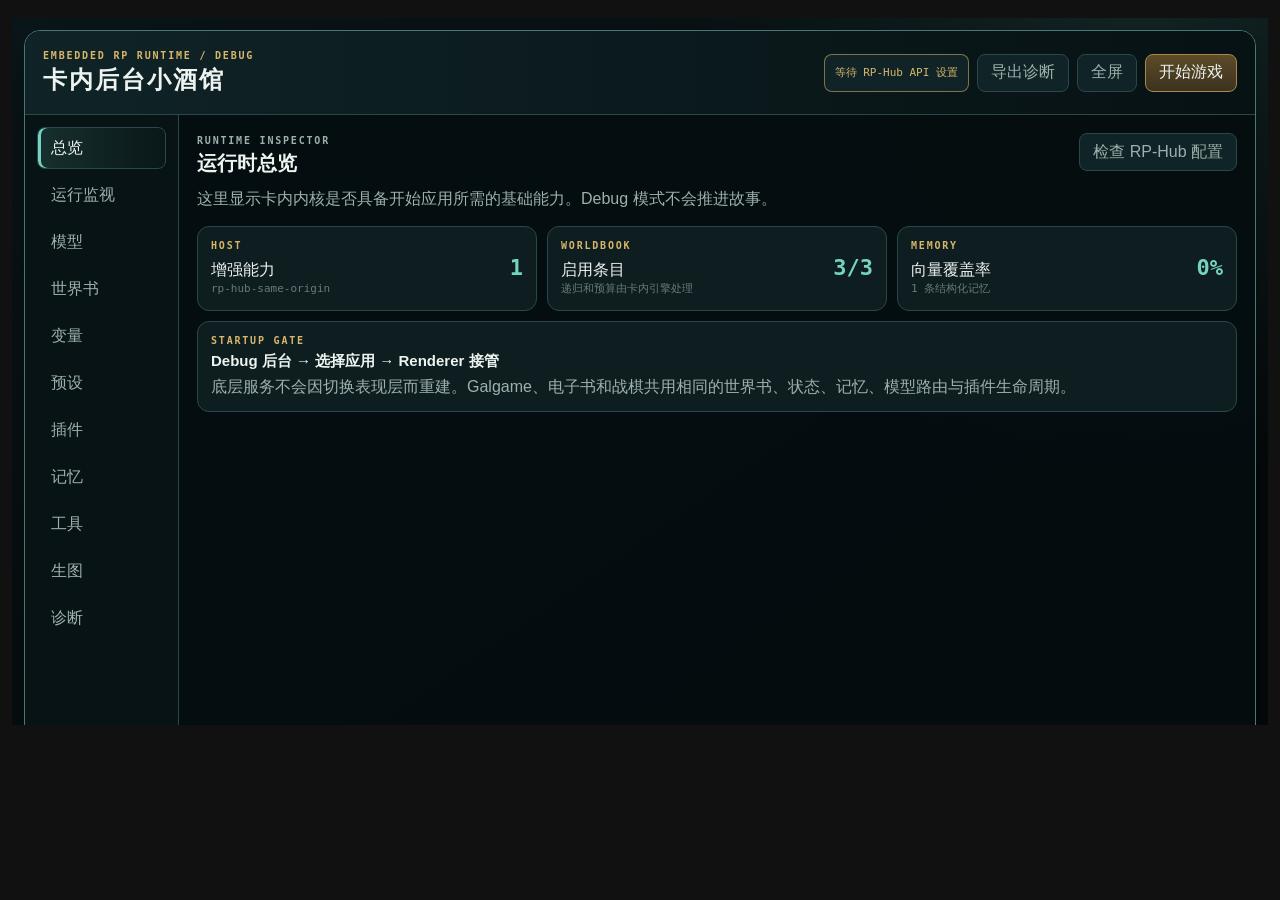
==== qa/template-card-preview.html @ 0c1757e5 "feat: add runtime generation monitor and plugin activation" ====
<!doctype html>
<html lang="zh-CN">
<head>
  <meta charset="utf-8">
  <meta name="viewport" content="width=device-width,initial-scale=1">
  <title>内嵌 RP 运行时模板 · 卡片预览</title>
  <style>
    html,body{margin:0;min-height:100%;background:#111;color:#eee;font-family:system-ui}
    .message{width:min(1360px,100%);margin:0 auto;padding:18px 0}
  </style>
</head>
<body>
  <article class="message"><style>.embedded-rp-runtime-host{position:relative;left:50%;transform:translateX(-50%);width:min(1280px,calc(100vw - 24px),calc((100svh - 72px)*1.777778));aspect-ratio:16/9;min-width:0;overflow:hidden;background:#071012}.embedded-rp-runtime-host iframe{display:block;width:100%;height:100%;border:0}@media(max-width:720px){.embedded-rp-runtime-host{left:auto;transform:none;width:min(100%,calc((100svh - 0px)*0.5625));max-width:none;aspect-ratio:9/16;margin:0 auto}}</style><div class="embedded-rp-runtime-host"><iframe sandbox="allow-scripts allow-same-origin allow-forms allow-downloads" allow="fullscreen" allowfullscreen title="内嵌RP运行时模板" srcdoc="&lt;!doctype html&gt;&lt;meta charset=&quot;utf-8&quot;&gt;&lt;meta name=&quot;viewport&quot; content=&quot;width=device-width,initial-scale=1&quot;&gt;&lt;style&gt;html,body{margin:0;width:100%;height:100%;background:#071012;color:#edf3ef}body{display:grid;place-items:center;font:14px system-ui}#boot{padding:24px;text-align:center}&lt;/style&gt;&lt;div id=&quot;boot&quot;&gt;正在启动卡内运行时……&lt;/div&gt;&lt;script&gt;;(async()=&gt;{try{const b=Uint8Array.from(atob(&quot;H4sIAAAAAAAAE+S9aXcUR7Yo+t2/Io37XEm2JCQxl4F+GNNubnvggvvcd5btw0pVpaQ8LlVV18DQHNaSACEhQAIzCsQgZjBIYDAICaG13k85rcyq+tR/4e0hIjIiM6tUwnSfd9dzu63KyBh27Nhz7Ijc/GEqmywezDlWX7E/vfWDzfjHStuZ3i2r/trXtv3rVVjm2KmtH1jW5n6naFvJPjtfcIpbVpWKPW0bVwUvMna/s2XVPtfZn8vmi6usZDZTdDJQcb+bKvZtSTn73KTTRg+tbsYtuna6rZC0086WztZ++4DbX+pXz6WCk6cHuxueM1kepugW085W7/iQ9+spa/cuq7J4pjJ1yr/00n8w5V9b3LyaK2wuFA/Cnw8S+Wy2aB2ClslsOov99Tn9TsJK2fkfP4XStrbu3oT1UceGzo7OLi7I2RknnbDyvd12c+eaVqtrQ6u1pqPV6mjftLZFq9JWyPYUZb1NUAfqraV6G7pEvbSbgbE+6tq0duPa7qCorTvv9vZB24/W2hs2bFjHb9zMj1DipHrWOD1c0l8qOiko25Tq7rSTXNZjuxlsuX7dhu4NG7gsedDOQNGGtam1yQ4u6s2msWVqY/f69WLkPPXldG1Yv36jqJR3HGq4Kblxk2iYt1NuqZCwOrtyBwQU2Uw2Ya3a84ev4Efbbqe3lLbzq1qtVdttWJ2Ua1vbsykHC3Znu7PFrIX14BHbFXJ20uFuCnYGul21y830/gFoy9qzHZt85SbzWUSk9W/2Hx0XirBeGyy9K5BAP6Hh19j1HnwQTfdkM71Flx9E/cMffPAxLXZ39kBbwf0rjJWA3/kUUBIUUQWk7tYPurOpg1Sz3873uoAEmn6/m2nrc3htOjs6/gXLuu3kj735bCkD2Ntn55uRYmh5iaBkGSweFfYAwcMa9bvpg/IVTqiFhu4uFYvZTOsHbiZXKrZ+UHDSThL+Fp0DRTvv2AQPdpCw3EwfzKiotQpo2Hy7eTVTuiT4YGLmXPb1IXg5O5UipMjl1WYHT5aFyw882Yt/gXGbk24+mXYsu2ht6vgXC6ibyb1zPfBFZ1er1bmpCym+s6ul1SrmYaY5mEmmaK1Z+y8trdQjErydD3rsXLsu5fS2As/ZnRs6bfyxrsPuSFobuv6F0dSeL2WKbr/TVuhz0mmaDEmMBM6pubNrY0fuQKsFgiHZjBPbb7VZXWtzB1pawkuI1TesN2v3mbXl6lt2qZjFkuw+J9+Tzu5PWH1uKuVkCElEQYC03AGrkE27KbGyGi+3BPUCFlofwTGjbx3gDQRL5zoSKutFW6DYPjuFI3cQhBbOkxugVOF/[base64]/zSgIvOHks/o9Soej2HGwTujJhkdBs63aK+x2mv147B9jcyNSkg4MAmGyNdCNrKsEH8qM/nnpbwvQZ5tZNHcSszPXA9Gvw/5sE3Ypy0HudG0EesI5sERhxDjrd+ex+U8jC/9YxcIb0RG2lxGfC2tDRAcSTO7C6s71L1EBlQjXSTrGIdgHgiFe3vXOj08+SvbP1g74u+P+a1g9y2ri4KEQGVEd/[base64]/aE1yTVdnjzFKwQEuTslxDIjImBO8YWJZrZibIY2yzMLpaOqIYSY5kCS6zk4kOJOPDCDasz/GoIVZvqsTGRs4u3PtWmTvdeuitg+ZkZFOAVmAOidVq+suFCedG9GG6NhQs2sWDDqta5JZIa4375IKw79tgC8oLTo4Wqkfjc7OdSgWgZjBxUBd2tmTj9gK6zd0SK5irZCx98XzE/5tS7l5J8kKlIdRLLUuLJK7DGksLP+GhDHhSUjWLrKzNm5sCcOoMVBEkxCoBTAui+HprhVQoe3ZRoQGFO/0FOtQkw6ZZup9Glle42UcsO0or/Y5UR6RVnQcR69cXUWM1HUttV51dLVErDCyhywQRMBoYaEiprQ/m/+RtLWSlsJCYm/CPhAmrzjrJ6CUjSYF5uxexyRBZftoNXRkqord6WzyR6r5UT633c7Z3W7aLR78zE6nv0vZRbst12cXwFMv9gHKYfBVP7QuU3M/OBxUsaaoCON047rIcn3UuX5Nak13A4A5+Xw2X3swMEthHBxsExsj0aHW2l0dXesYW4inNgxhNKAhTZ5p1DgTWjqs/dfKFQ0gkJbJAUkr5KHENO6ow4ukJ5Sd3b5ezDNp51NtKARXJB7zTs6xi83gkZgisiWYXkg24jixJB/[base64]/4ldaToRfDHtVGdKg6ahEz+z8kizbhf8iQWdvVoB1Mrdfr3tN66d0r1HCQSA+CyMBURN3oxnp4GusxnhBjLJoat3E+3RBj1Xds6Fzbud6EHxc8+WPAkjHGWU8+slBC/JLgzDughrErEp+tquSdfR5Fi6Gu402oEN9q7SQAmgFmLEFHaAk6rE11rPWaHSdgchgBFywtHKKU02OX0qSisuiMFg8myIQ2Oipms+lINKJB9tpE7NUpeYn/IzQFkCw+tpgoreH7xsAj4p/hYhkPbe9xHZDIshY/hV4aMdO6nLCxDkO/[base64]//VqnzNujrpPWkfg/BZffm1tX37NCn15Hfp+sIFbzaKC9Cki9BFGdUAvcd3qtn2cXCD8By+cdNrNFdwCvtrfB1ilqDPpl/[base64]/wbdHljWaV+zPs722rRpUzxr6d5nzEQFILzzKK1j0TeX1TRLRIg8ZWekpWrgKC+j8TFBUTQAOzs7cUdlDdnTIcsMuKx4MJ5R4CnpBNQTSCxz0yDM711ro7ZD0LaWo5tyirabLsQxgOoZVk/6y42uYGzYRQrbQqlf7f9FdhXrcn7YmZDQA1Ijm8whq9QsjF//+LmEw0DJbMpp/UAOacbnogE6rF0zhgjvA9BVFFpFleqnahiWCHTTJileVhWMYGcO7u9z8o6G24+Sm1IbU2t4Yt12Kry50djup06PXeEoV0dtpq/vYwk+X04DdMRHXGkyche1prXCtfbb+TirJtjn5Gq0/1GL+0moA0T5bJpmFG+CBBv8UYNBOcZGNzLiYhTGZqnVczIiRsF/[base64]/qG9retZNruzzUjrlqt9fv2t1obulQSnQFsv1MoSKLW0j83dlEcbhMli0aQve7dxH9MNmxMZG1TTKImyjWra2NMomZXnUm1l2RETtIWSJUe4RA3li2zNrq7zrmlUGUtZq2vkyDXxCyH51px75EKKOgs5F1Qm+3R35BbVm/wd/N3f4uulnMVgxEAIQ9rQ1ddg0bvhTBWJ/dGLGiciRizbWP2WmNfqSscw+uI3diLt2E7o3QeydYxlitwGdhDYDrVzLHAglwf8Q7Qt7S6YsKLy7sIJhTJbH8uW6il4DQ7x4gGs8CRYrkB72tZ6buhHnD1/Hp9AaVOlb6+tF7Cfv66mLF0ZqxLcRGfNLqyysI0TP5YZzPODfq/+h08+9EczmRpEUaQSMMOJ2JDS8uKSUiPJpfXSiYP5YvHZ4ybw2hZ2XVD7eaQmwTlxGwyUPcil9hEzyatQmx+bmy8YJnVjO8tyDZFeyqUVBrJGhO9rP7Y8mdn/ZHxysh1b/yptzhUnZpfWrxWvjBRWTzvXb3unRnD8qG73vjtv7+56p25541M+CdO+pNz5Z9nvDMz3ugDqONfuuk/v4D1R556r+56Q69WV2ZG/YtPqlO//m3giPXxaoTJMGbrTCAMcsgXNOevZYAul1VQL3t/01phPXLvOqiEzxoG9gq6jDW+TLvJbL8GNxlb6tFcbRtJMdCm9f9SozoHu8OlunANIhe8AnVHl8JIU1TKp4L/[base64]/rQ9n2vb5xZKdrotA/IuXVPZNHIgRWZk4L48en3tXV0tMaUbN4qTWQ0AIHVVLFIa7URXTpqRyE58sk/68IeDM6wfbIYB3Vxx6343A8Kxffeu7SC4tqNFdKC45dAqPF2+KrGKD3/v3hU6+v33NyOfo6j8+5sTq1pX5QCObMbG5HJoUlmc8C/PLM0OLM0+8k5PQQ9ac+/NgDd+VnZyamn2tH9i2n8DxtCcN32lcv+nyolfwKTxpo/642eW3l71xme86anK9FT5yjEa0R+77428RKvpp1P+5ID3dHzpzZXKzDXoozx/FMqp14vlC6eWXt/728BgefSlPzAIPyrTYIAdhx/VW8cq02/hhz/+09L8y6XZscrgqHfnoX/3jffsSPXoQvn8M+/MKTGB2dnqw3kFfhkAOQOdHIFZF8CzsvNulqYsp7dwzjtx2rtzbGlujMF9MOW9GecZLc2PQb/+3Blr9662P5a6Lf/CU//0tDd3rjIz741fLJ9/4I+88l79Up4frw6dLi9Mw6Stb3JOZttOyxt6402/BquwfOQ1wg79Xj8JP5z+boeEA5cAVsrnb/gjZ7zxI9A9IMObfMCrUH5zsTJz1pu+7F98rXAQiyp/YL48fw668s6crQ6Pe2PHvfFfsKvjp8tXX/hjd/0T93G+vw7C3Hg4mOG2XTu9mePVn+7ColYWr4JVy0YqdOg9uexP3fZHcKzqtVuMP6DZvc4BGwQiEtqqw58CaTJJbl7NVyBsRs+GLzzAfItk2i4Utqwy/JlVlptSRXu4hORefzblbFlF+pwuM4BORBgk1A37K6IO1Eq5++RveMrJ6uKI5aqtO776bMfnn+/4HC9E2P3nr7/d+dUOkJ2f7/jsz19sXp3TmvZ1bmXECyv/KSzqT9V7x2F2nWq01dpwOHQYOmG+r9L6pR1YUU35IYwHfNyOT1v92wP+rye96cWl2fml2SeAWmildSKMMLyKYssqflglO1WeAnfqHECp+hnX2erNvPGG53hlN6/mlu/WL63NH9R5YDGABSxlt6ESLDhQqcdOFxwYdeiB92x8heOJY4g8Gtk8ahIghe6fZN8s3Km2JEyHTn7rB/xYYCspvEbsIwUUhKaoqKJsUzGvtN3tpLesItFggfcGzLAqOhs+nAPyfMsqtNDxig81KTZuYYEH5iv3R2pjROujP5tBW2LVVhZT5atnK/ePN9gy5aSB+Fi2NNQEbOd0qjub/XHVViVbGmqIxgyu9PhlEDkNtWBLCcBjadZYm3Sp10V+YuHfGBac/[base64]/hyh7Xn221foBEizZE/[base64]/5r4F78C/CJ3uvtb5xEcfwIq9giTC87mZKjrS6yvP3y/MxRuNK+807vU7GyYOslT1Xh0+zG/LbO0+mwfHfriFCjuHPDpUfzv32AQrgcHzB8Ae9S5HiDU76T269wyCmretkUnFTAM+7OjDYAJvowia6kRVliR1cLCZhukGrmQdizWuNYTavRh+P5PFmGSXjcex86ltRID05GzN2046pFLAiUrl4yZ3KrrbKcMcHzT2lDHN8M4ermkoFB88LuMli06c4voqIyGE/B0VjbZHh1FwuIX5aAGDCasrYGbvfbWNP3Em15XNtyrkUPTS1igYYVoEmNe/UUxURtxTaaupo72zvYD2n3gIR5UG57Mo7Pe4BBcJeCcLefG6vAGHvvs4manSY25KZtBv8FacQTCNj55Ec9wFohyzyUaBP8By98YmluZNNrfIWNChNlvK4fd3Uyj1BCfzEaSJBl/IO7rFv7JKjIaQwfb1bjjL4F16Uzxw3et6HMrU77dTtWu+ZskxpJzDonW10/+zlyr1Bo/duO21nkk6qbu9rgt5VXEXvXcRDfj0F4tboXdU2u0/BAmRwGQHXGfB0w8AfNDqnMAvHXozO1USXw4y+zigkD+whmofBvxPDHlJ8SZQraKSdQoLgdLtZGPGgojJFrnvwvbUr+t7J0HFZzGwoOUFxIZnNYTu8uxKMBSevNcnlQfEVv8ngpX1mK9Jp/bQh+13nD0E5TQV6+/ffNemFWvUm7UXKYU5n5ik/B3TeqN4e82++WXpz2RsaKc/dL59/xi6jd/y5N30FI1tvBrzJOdCaGPSidfDGH3EEEhjAm77OsUrvzmkMPg699C8OQ59/GzjSJMZl3AugyQyuiXR8u5ct7SimmcKYirW3KPORRUBeZvPRxkk7nf6aO4jvXa0TxVN0LBZK6eL2bAmxuE7OpbUO4L2A+Biwh55Xz09XZk77twfKL25FIf/ROQgOVmov3niY7S05dYAPjfD+QN/vdEchrwyeLy+c9c9MxoINTfYWwCBI9tUB2Oz3/cGbcpNOFODqlXEwn6uPnnpPzkQBDrUJgxp63RCsnQ3hVnrPUYBRj4w+UMEg/8bdykwcqmN6iGA6pk5Dc1gfx6bC3wZGFQWq+z1OES/g0TRkIWlnPndyuKnSJcfot0HAquIOWYxC77NSqpcueNTqQj2wy5xM8qBosUaX12rs5YQ1Za2gVI3hQgo3B5sRd8+W5+4tL63x/qJoKQxTwL20cDkYSr29mBF0SK6crNkUkIhlyazQjo6OoFAX2YWDBdBge8EaNoS3wJHraOtCw9q4HN9JLID+a2K4m34wYOaEHoEKIKBMNoOHu9gOsfzLM2KLZu58+fyD8pVj/rWj3gO19XFEkWll6u7S7CCn7FQHrlQWh/2bU9VHpzAdB/TC3B1d+NfgDGGXAnqy6RhO5iiw2tBqfKFClB6sVOhFsFSaZS8WDX3WvJ3WBrUsENKE4whgqJeMPQwsUnTGoUd9HZBzC84eh/Zv0aokwNTrKJmsq0UlvIe8N86QCNFKlD9iqIet6FiKCU0aqGNpbgy3UW7c5fB35dUMGA6hPTMOV6vNRLXPiLuT42fKd+ZAJ/LGm9jtHHuAe2Mn7vtHhxqgILE/1kYmUJtYzygl+U9ueyMTlfv3wMODMZfenvznEhOBZ5BSzsbLOzOE9NUKYe2HOlo3Hm6uDvzkLfz0n/6Jn/3x8ZbVbtMPdUhj7T+JNASqkbJ5OrFUwqCzlcPCwRu/hPvQd+77r555c0QTY/PV4dP448wMChmSLUgQA/Pek0vlx/fA+CxPXwLZ7F+7UcuGFDe27xHuk6giJqIvQt7Z57Kn2BkAjG6CFECG0QxYySNWmzBjQntD22OKHMJUiYmC5tJLjfN2yBu56s3PmQZ+j5t2tmcRnUWnRpe4e27Mg+6SR1omP5jlTZNBriLXo2k3I8HaHhGsjJsmf/IR7/BF2EsPWiyPRE6qCCkiTrqBUdwUjB0e4MdMdj8wW+/ySwT0lI9oOSRbMDx25bO5bMEmJ+KH8BA9aaLYQ4fFsyzP53qXHVQt5GF9vcAMyhS3Sz4KgfSXklMohspcwGIGPJGDUdQUzM7lMktgDR+VdPIe/EqAHUAuREq2+z8czcbBBChcNDuNuMET24g6Q0TltBcaGqIcU2uMBsepPZaJdmUf4cFXEtuYj4OfXcAlgYp2KvCCdcGH/zADqy4wPEXBBSeDzaUiA1mFkfWmH8LNA0av3QVLAOwhTZ3AT4dta7C2McQPZlO0ZyUoVMfQJu3YmSbrsFbRaJV3/lJy6ZMIIIoFfnAUnCTLW4YWf4v+41VCVA6tfC1NLVhvKVnGRREIq/[base64]/6OsyrrE3NWB/9QAxbEL4N9ykPod+0hCJyBwt8XD0bio43+Wp7OklF2tTMn5fClXpLh8E+0uIbYiHceMpTOyS83zWaZggVf6KScnVAvApvG26PuDWk+NKTHBE7EjaD3EWob/J4gOZaj+d/J8WCEtN3cBxHti+RVbAp3ra3FbHZ6v1dma2syrfPsYuyKuvnT6G6zOd/40Iux4x6ENzDh3HzMzJ+OjJfeu/CyNHo2fxXy16B9yHUG5HF+HDLOIo/X/X+peXmYLbJFWSyYdKa/zDs6SlziuY7xqcndjQqieflvORiTueDcSEwK7FfeHA1h5bjj0+1YWQpaSKR+iwHitIZ39MGHVISS9eSgmEKHP/88oGeXZveNEGchIIONQiI0V465omPBAMiTyj+ldC678YwaQYZrfgGrpYq6oi5UyC9MEu72hlcVCXgU2IwXGJEuzMYYw6lwVDqQZ4wbbSsGw3ANrIOX54bOy5fCBWJRERq5XDCeGEPm4y6ZfqL2/9ryD96XRKKqqCLX+b1nJ2h1TKUgX6mzvaO8wwrGctYGR9GU3BQRKQuG+bI6X1CxNyi+KiCB7sIOJrM4yFKXdPmjoHAANHgR1am13SITk7GKyr723ZOdTUUR8hSkw1i6sYn0RqtIIGtb/s9BAs0jA9N2UrcVqlps8/gfPH0Zn/q14U7D8Sy+rl16U5xZj504ZY7Fz3xg39/[base64]/jS8NIoGmRzYphAaRsO/ihrWv7rOfkCE/+v0ymmjs/MdUBBeZn2qJiYanW3qIKZzJtvS2Xxc3gC/tb6Et5Y3+sDXtqRXOt+ud5hvA4I+wg2Nzny/051O98doP6f7yy+/svzJx97kU96Prw4cqQ6dXumE17zLhAkowbjvzMl0gp4PhcQoNTpev4cOo1dvPK/eOovnku8fr9w/sdIZxqr5ZWZol1JuNpETJMwHzRNOTw8bdRjKxESp38C/dLSnrVflvccJdzoTzeffVjzndSufM4GUkEcJ3s80mejbwOjLUaomdCOmt4veWDu1N5GZ6TNa19Ha8EwEq4lRwwarmk+UbzlqE9Jrv2H6vSUXE+CDZS4ECPiC3llfGO/qomD9ClBQKPX2gjtAqdb6kkZ08m+eo8o3aZNZtnKG6J58JcvqzmzDCmYWWiPxiJ8IdLRn8AjEjGOX/h3mmckW5XawmN/XQUnd2W1cwexwlEIwm5jl0kXtOzIlX0/RVtjvgsXmaEz5v0pu8kdrF79fblqbVsKR3GWCh6xjM76P+en3ggRz+1cqtb6m20L+gDfmLjNB+r5PoxOMqAjTCNIlacNGj2v35u3+YAZf4vU6++mSHetzfrnsHDpXMAcxIIKJ+QfvSl0gDvqdIl2Kl0ll+92/6hS2S761dutv686hayWEJvsv1GSaRieCxiZ4Xzk3nS1qi4BG5nZVWhfwNSsAPKqMwo6zxiWxMi2q9d5h9WjSeQe9GEkE+sR3G2/qTn7tb5o8wpEQ55edxmdHf0UwQmiCIGW9mC8l8XRQKghAWUb0ljAhdm6Cm6l4y9RMDHbxUqSmHju0pxHK2aNrbyxxucXll/70r0ZtdeYpSB32hka8ZxfKd+Y4309l34ojOfKODky6PnHaGxn2T99SuU2YOWl0T9tAO1OEYUBuERBg50JpycFmd1NXR9f6to4NbV1rvu3oSNC/n3RshP+avRbtdDSBWfxSffPBnCBdDysc/vSDwy3NLZ/SnUviYpvGDyGCw2vZRSjoLlE9efwQ6AJDrQD/nm+3dX7duW79aracBdRyy66pr1jMFRKrV/e6xb5SN8YRVse3SLtJJ1MgA2a79dm/tX293Vqr7Gw7ZeeKIYouZOxcoS9LSfw0WmF1PgdjtGV7etykC6pInKxo/w/cQmFUiCnJKru4BkwLSZOnJu6cslaVb76oTpxZxaOtwm19LOUDA7JUbArii81YA32XvQDEXvG1xq3fZz6y+D4pvmGKb2L6PvN9ZmnhZnnsqTeJmdh4H8qVY+q+Kv/UYHn+CZRUJq7414/5F4fB44QS7/jE0vy8NzoFRFeZeeWPjlaGH3mvnnkL55YWJv0LQ3hKDOosTFYGhryfTomB8U6qMSgBcq4MUPr35Znqpenyk/Pe6EP/BN7ftDR/u3xzMHicu++dAxjGy2eO+yMXvemp8oPFpbk5GNe/dLMyPcfHF9gD9q/dBTCsP7n5LDTdTl/awB9pcOcc+PHFrm/xvw5uw8CP/7XfycCfP7n9roV9D71cmr/ovX7O/FY9usAH5PxTJ3S88byBt/niK0TgRx9Z/s1Zb/Eov/s+02Ytzd71b76pXh7Cq6xev6wO/upNj3A33ump8EVTdNHV0uKUPzhD+dJ44A7z5hcu4Pk7PqAxOedPzNCAbRbfOsXrwLnzmE3Px/nOPwD4KzOUb03H+TAHn47Cl+fP+dcnMfH64lMejLPvRacCurnzOODR8fLkDW/6OqC6fOIhEIN/85V/8q4/eaJ88nH555P+wH2YH44x+sCfnNPz/CtvX8PMOL2/cm8QuuJrX0QnMI9bT/nCLDEwkwuDv7R4DWiusni98mJGdVF+NFg+9rLy6rk3PMfTrdy/XR0erdw/5o1M0GEDcbQAkUknHPEw4/QVPPPPZxXmfl6aXwiWC28IGJ7zL74mFgAQJgfK8yN4o+yd0974I0Cr/+Q2UDueS55+HQBy/sF/DUz6I2dh7QGEpbnj/zVwDUq8uwvAI/wbaH5pdm7bTvE0f3dp9iSQOTyWn5zgc5Vi3twnH3AFtvKvTfGEAtSdHa3MnBDUsXATTzVMPpCkxFPXO7q6aB06hAkIhw9b3uAVdZiTXwNjGTUqMy8qM9fUa398HGYdvPYnH/mXx8pT05WpB5W3b2F6iIvFo/7R5/7zC2Jgb3wGJshNq9eua50TLaHcmIL+5+hgCJ4xwrU6OlSef4R0TWSKmu31y8r0Q+C9pfnH/s3X/ulpXj3gZVh2oFG89VeeEKFh7x0BQl6aHUXUwiKdGvLO/Gz9eSf2fvMN3S8HP4bLT4wb3ZAY+FwIzPbZEZRBJLnoJrrHuuQS1EFdcWWQLBrJEglVL/9SeXXWGxwPIBJXzg289c6cBeWM5ETX+ymxRj9QRNDy/UTsg4IO1gKQzRABc3kj83y5sSGviSANDDBlIJZnrgGb4WGuyQf+r9DdBWRIghwIurL4VHFKZeYWCFzFL4iTE+f8i0/8X074v84yBELsEWYEoc8KvkMaoGXDhhPT1YEr3sxrg4yuvKhO/lK9cqZyadygUYaYF3bp9cnqpRcgS7zjvwBvK9klmF9KSSFT5+b4aj5dDrKAACFE9/shFoCDK4tnUcY8nhKES/On4TevjlWJUncKM3UVb3t9IKzkWCVcvXXMf/7AG7pr/T+vrD/jpaqdYb2MLBCjlQXRgq4llOKEno5Wh08D9eMtiMfGK4sTS3NXedLe2A0WBLAcaBOOHPevn4G2uL4gKR5P6ZTBinZp9gmwY+XoQnVwGEgHGfbq0+qVt3S54G+b57ad0VmqbM44AwQcLzBrAMVg34Ph8fHHDJmC6eOPNYUTUYex+o/vdOF+vLcj3h2UbFVYdBCTSKzAveN47ogOXuNARK98WF3qGWZP6mLpDVDhTf8o0RCxah07BIhdZ1u2nNTw5QcoZwXtRswkdZISIRDwnpqDBdVkNcyRbA9GyN8BNOAlgDFWYit1jiaLOq8//gga1BTEyCVjM96to974Ze/URRMaqVJY3q3+887VuphEVJ5B1wSJcfohq8jy5MnKr69AKILUYSmtrBBl1zH3s2QzBqwOLnpDp1mbC3lL2lxX4qbWljqdeqRpk2W5OFx+cFLwd4jiQEXDCntDJ/3J08xXTHixooa5CAmPbQuSLWgmkcRlyegfu/EeGIkERleDAuM7vjSUTXAmrKgd+gPMdYxMDLB9QXnwdaSsRBtjLxafzF5MskrTsEjXba3ANGH1xuwh73R9D3Imgpx6cuY7sUeye8e2z/8NMOG9+qURnOHts2fGcK5s7z09Hm9PayTCPI7I09QPmy5MzmFeVfYXkKsgdYnVFWEJQWe1O/3auwX2xFycvM0UevbvdTJ9eKMLngYFDgCpybj4es8f/jdDzUyMWmTuPLM8W6fwA5Y28X2ms936+OMysP2TW6DB/Yl7H38Mwsi/NlmevwaaFda8MvOk8mAA1s0bwb5AsNOZz48/9s+/9d4cBTOscu4Y3ilMzdFIuDhcOTFHhiCakWxxk167V54/Xn5zzh+6hQ6ndgx4NYsxEMxsPMJrqFoZPYK+BfG8oEKQkLMD5cfnvdl7UE6CoItmcPVFeWIBzZBHD2gGSwuLeO6UihE4ekN+F9iYz8u/XFpavIRAjJxBYwOMm2fDaPCNg0p+6k088KYvs9BlS7Z8/gaocLZnUXQvopGkHZi/CxjkEdEzeA3aCj0DaAiP5fOPq4Pn1GNlctJ/+UvweOSEf+NZUPmXt/7T8+qxOvXSe6N1NfKM24JbAej2Ls6jZLx/3nt4gszqq0Bz4Nb7T+6Un80L7F96yevln3+NbA8IIZwghnlSZ06zbQdUgXOfna3cH2QSZLQQkoH6wJ4jvHApoLg6O+W9eoFogjncRsu2evlF5dQY/nh7w7uDr6oPH5cn0WcsX3u7NDuLJQPkQj47RtbQePmh6IF/VB9d4R/wX2/8NvcJ6MPKdy7CbzHKT0f4h3d+GEXd6+f+yCL/4HG9uy/5B76auEAjwigoFyvDAzAc/pichN+AymCGvOBqhv74T8BNqJtGQdHiDP2zD/1zKFErI+creOXzINA/mCH047p3hkrGb9PdCIMoJ1/9zD9Eyalh/lE5Qg7LOXLZnx6DZSfffQh+81SxUIeMaU9B5p08CtoYu3i96L9EgGAk/ynNeOEcEAn2MjRUmRqg277v+KMXEamXTvinrmLJz5f9hWksAXqjyv6v5xgIvDbv11FsfvEyxyagZ2/8ZwnNGmQ3UI1ACSCZwLIgditfGwC7lrmYt+wJI4/hx9/fjHAP2NXTF97tp39/Q+i/fw/eIjddGqJqp9CvvH7Mm5/zr8MqvUD25HFG5vzFARp9LTE7e8d0p4p/7SgBABJduCt4yFyIERYx0I+qW74/DwuAtjJ7ELAws09gaOlQPKoOD3vjyAvoVjy5K/q59JJFpJBZIJSm7gJ6NQ91HQLmvX5RfQu20wjylcAMaqSTN4Qynn3S2eX9Muidfo69jpyBBsInPfmTErhLC2NLc2NUEVEgJ4O1yIXFYMXQYGV6lqoA0rzxUZLqozy+8NunXws7KUZTxOuj+GBjDS0FvrA/eguM0zjlBLrb3ZvPdnc7+YMwHGN3NQaWns2jYmD9fHnGAqEm9SeINZicfFJxBFY/UHfbTlYA7KnDe6i9bScH3EHJLy1cIK35K6wdxvFmT3tvL3Fd7NH/ZQqcT2XfQpfQPei/zbtLaWcrWqrfrxJqcBjvuCLpj2sMkhFKyJ9GoPVoyYB/kXyu8bPQnUI594ILwkCR+lN9VRYeQ19kFa5WXSFAZIzhiq1iYHaD73oQCMZ/[base64]/fuXgLZw81Qls6cB5sJFn5pcbry9nrgGWrGIptNghGpK//iE6Q4AgXoETDKzVHD0SPebzN/TD1643fxmxCgdahbJA7wpp/c9UdfVyfu6D3AK3/sJygESkF/7tRwee418QuFPK7eLL+4GUCCRA00sjjMn8dgYaCEPTIVe4Kko1g0gcjzL4ygKTd6RBIe9yTwKyY+ixCOXGQ8IuQEHl3gg6zCXo9u5qqatMEA+nWMkQz1y/OXuUNv6CjAD8LEe3oH7wukUKWS3hgmvfMCndH5c97Tt2QT6AAKCgbzdWCC5HnAETqk3B9OfmoavTcRhkGgyBTDpeCrD2mbgoK8U8f96y8RhDtXcHdi4L4cWRJ+QIvvgfb5nkS0gkYveUM/gxFKX4yJ8gFmALmZ3r38cRpw5yIXMvovR8AkA/0vbmYaPwNi0Yx6DfLujTf0vPwcKZ3dQHZVgj2N+fv+iUUMQM0+QUV5ZqQ6QFEfQhcKHPC87o7z+mPkhcJmuP9GDi2TAAeB0GJkT/rKMWu3iLhacs5o0lV/mfRfzHMImT5YgyS5NPcTGmTmTVAYZefoEA+LYnsUJjqH0dE399hMQxN47C5mwD49j5Lg6IL/6hn+e+KcqoyQHh0C45FvLcONqIVzyDJjx8kBoOgV3RCtEFYdOOGffEhBs6eASNxtvz5ZHTgDfFu+P1OWO1PVaze9O7Pem5vloQUcAijx4Zz//Ko/+pM2h5nxysI0RxqAdNHogElTgBp5i6ZeObNAX7E5whKIzGZUWJWZF0tzx5fmB5Zej5AxPwkUy4+hrT3QXOi90ive5mN8gzXIokH1o/b+VHzHjFtcvV5+cj4aY5Szmf4VgIWOhV6WC4n7d/MvOboIKhNMbBQTi0MYKRqfQAU7/qjy4kblxe3K4nVcshOnQaIxYgNALrzA/incxF41TuL1Df0tb87h4i5MIsIpqimAU1qeKYP8S7GQvCeJavjxPaBwoPYgtihJIWAT+dEi6DrY2BgdFXM+PkGfE3q0BF7vFCzHGPkvFMEEpTyEHMRUjExEO58CPnCReL2Fopkbq15YLM8M444qUt8RoBX/8ZSMSi1Uh8fVR58qt37WrM2xu+BmosBbXKheQtetemQAXALa33lFmx6DTGKMAHxUW76ItICqBWgiqHfzuHd6bGkWzOrrlUvzau6wZuX5J9Vzc3ir1/SvjHQdM7wejBl/6Fb1wiQ53Ewy42fAw+TBvZnjdCUYzRQWcw5jNxhGJjoCZ6x6/mSwEiJWPci7RGo5kRN4KuNPynfmMMjE7ER0j8G9kZv+2Am8sJa0jNATT8/7T9HdVdePgWNd+eWU6SDBIpEo4H1r4ZpMPgaxQF/VesF7bUyxoNWiFAcGMoykKA73XakmxmNokpXFy2raSk6HJszz5DAMu55MNzAuLLc3Tr4+eMPjr+E3iqnJwfKFu/ib92NPnRCCH7z/Sy/ZDwCoWNaxwJazpe96CWlDqwyTZJ1cvvEEVQDACvT8+iUgEkGBRSMEVYdPsQgWDDV+G8ZAXA5OVqcWcf485OJ13igImHx0FD3b8btC8lIowz95HHlq+Cb0z9/VouGe4C4hhV14F5PxW3l6VO4qgJR6gJKXA4YyhYPdO9YnQJbiXstLg8xkrFjwtu3K1G1/knYbTi6C24M/Tt+q0lfEQN1WL2GIsHLsCqDfu01jLzxmKwVcmKXZa/7EUXQCnpxAH33+lTfwhtkAN4Ym7lSvXQeS8c/DEl1m6cj0iVCOvAR5rfY++Su3QnHSSurI8t5OC+66iTjyZ/[base64]/nmC3/0Ms6QKZtkADMMlCPFkzZn3zPYQjo+AdD/18B5+Ld6Zdw7/ZznwyUoG86M6SUKZZXFCfQChX0qqZrEkhKAnL3EMwwBiaKYt1sJPEqYustCldeJXArynk7fQrFEKGAmNBYWuFPkQHBKBAhc0oCBPKBpA0OCPcBpP/rMeWH9Xya8c2d53VBfXTzh/TQB0tWbug42m3f1ln/7RGX0GSPCP4Y5R97pUf/kaZF5dPkFzB+7HX6EEdTJp97bgaXZ0TKomfER5NvXAq3cP9gRHKbAHXOwCWcfISFMnQrQSl6JYl2eIGqdAUwfEUoBRSBtfzx9BrjmOkpH4sbr4BUUuRRxgMmK2KPp07wHbwqGRF/u+JB/czbOidK+w7k3mc2jH/U3sOIpw6J8ddq/Ofy3gbNg/GjdkKdOiTWAq+mHLBb9m/ivd+9I+fwNY4t7+iFvVC/N38YPzjDryFQzPZ8O0C4SjMgnRf4BDatl2KERRAEo3GmYPKGMUkySGRz37i7w7+rlX7w7w/y7fONq+epbITMA51dvYpoOCW7aNkDzFRUx5+WNn8UtnvnjqE+CJABCCA9MkfqfCCGd7ZZ3/2R5fgS/0Cny7Y54Mzc4l1PYFtxoYIiDdGDWcV5L8MlSylkB6aIkGb8CUHXphXIV6ISCHIZUW5xAY4OmA3iWAc5AqmFsZvFpLftcJBAAU8z9LHcG9aQ0TCnjrTDKGUWHgFKTUGqBk/h2IHALOMGUstaUZkRP9dmFkH5U25LoHIATNHe8sjimvAEheQdOcTYjWwbaIoARCori4TOy83gRAoCn75RvgC12AR/PPwuBBF6EP3kj5McE6Zgwu6ejwgEawi+5YoYKfaHUu3jMPzYOMCPj3vrZv3TTvzYFlgpqgvFLFBG7400/Z53EdYTtNnON09T80dcgYCSCwVUsP7nIt4njluSZnyszx5bePMUtGaD+2ZOAA/ZOGEYw43FHni8J5rSc+dsgOsl9mQG7iI3LAA00laXZMRWDYB4AjoJlRmF0ecZ/MY/8fOwGhwiRMq7d9efOyP0qxrPuBGAgiuJ8rDzQXp8GTKG5Wxl+QTvmx4XcZkuLPs2L/Hv3On65ZeQisjwsichwlCvKpQAt+1uUQcLrWr74i38Ut8Cqd+9W76KmLF98U76E3ok385N3HBFQfnHfe3OTNkunYJGQLk/PAN/Rzt2Q9+ZZkNMz8Qj0CHCE8OsoUogCYeGZd+50gDygMYyGDHojd/yLT6C5dKcEdxC4ItgCXvbkA9GBCgRQO2ToxWvlC5gKIsxt2kxQlitheWkOFPJx3tgr33qKrcdOVhZ/Rq9F3hId5DceG/ePLQZW5425Mm1VMs0E+aJ0kh97ILgCCcs6nzbNkHLY5J6dx25hbabfAqky+WvcJrgYPR4yAHWGw71V4J63l1ASjM2rMA07bajYCKTypQuVRYraEBmTT3a/fBFFyNLba5Vf0ZPzR34CeY3A313AENTRBZEzpoWRMGp16Wb5zWXkvwtDmC0iBIMhs2jnhXYbcT3IQjyHK04z4dMlaN9N4PeOyaC94I/dQmo5fsOnLW4FFHsemAJDwV2OogNo6IhNnmB/FUd8da18b54Tn5h1KNVTcAnRgD/5iC1FdDeA346CG3KcOQZFAAXc6kRlOATB8wjMwpugrG6i0aRbXLBmwpqm7FrFSdIQM2S/lGMqPAMlIDzLc4sskGnzGXfS/Ce3MXBAiosVEUsoFbnhkwa0EjwUToKTk8kF9a8uoshi54mMalwDLdCoQhYCeeakuaHEr9iGk1YH6wnvxUPvGrK/eBw/S7FFmRM/LFxY8fbaPTCCeecYjbcTA2g/nLhfPjrCSh9XmdXe5InKy+fenRsY1bn+s8pjwe86zE4Jgy1iP72f3R+QmwBKnMG2u+3Lb77Yub2GnaaasmgvH3kN8r48/8I/Ncgf5mKDimP4PHcRz5WzBqlTnTizNDfGwg7xJgKIg6xikTLoZAPlZAacFah2trLiNDoIJ+4BfkBNJjuW6vCDNVvg4QHTj45qcVeOKt55iKYBUSXZcPQIS3hm1ntzAUwMVYjtz89Uh07zYlNawxOOdgt24RgZp2qF5BsliwKs1cFzsZHQpQX82LqKhC7N3fF/HcT+KZmhMvYKZCPJDi2OjBvST8oP57hbY19RLIs4ODAoksOnpzgDXs/tJFRhnIZDchjam3wkTFeUwidNsciiqHxq0v/[base64]/gRWh9urJdMHQ98Rp8HPZqMByMlfQRpx+KK2py0uvn1ETtG3YBIBRMCrGRw7A5Rw4qsSryE9+xOdnhIkORuEUpvAg3unzEIG9/+wIJsPTHlR14Ex16jWQKTBZYIHw1hfmxpRHZ2DpKVsGJ48abnGIPRwwtqrXJjj5yRsm8/kNhrmRC8D5UWFhZTOY+FVkjn2C2XDr5+r8ZRQlJKeUicLmM8sOvY2wpcFyZXNaWRLei2H/5CQyi1RhmO43dAGxaMp4Qh6YW5XFsxwY5w4CC0TaJGyB4HoPnvGP3lemiEqj1oPQSkmwemCHU5kUKJHGxe67yMPhvWhNhYiA0ls087Sg2BpJk5iATzYE+2jeyMPyVcw0k6b9ICtsNFOFz3sEM6UWFtEYPTusM3d1YKD85iHTNm+HYDr/IEWgpt/CguHWOoiSK0cwGk76Aki0eu0WuC60+HKFWfTzoYAIB4mIByFG90u801OxrqMSn9oJAPSRNG3MuFOKnQy3I6Dw/Tmy0/HY5G3aoxRK3js7KrYplcX5+Bd/ktj6+PPK7SOYCirXVe0x8l4b2+IwSpCy+uYcWIKKXzjqSG6rPz+FxoF27gKUnHLCxQGl8cu0DXYPc3Dvn2ZDyTDIR86gYwoES3MVVqFGXUDX/qX7jPPq8CmojPvx1+5qEo226OU5HrEeEgyMZ72YRzeFdrWhB7TMZShKD9OIXEAy6P7+5qpaUWGHqk1Bjpi8fgkC0T85pO2PdUn0iIjs2QXMxXr+ABZdxOXA4nx+wR+9BF4Il5SvP8bNi1/uVSdeiUAHOZXlyZPlh4uiFbitILMnn7LOZJbm4AbLjyD9hJQMmIxarj4KlJk34KHyfKoD85W3Z9la5JAuSjr9QNXYDeRh83CmHqYQRwCIb9EJMfh282ppm70HG7D8+PHSLNlm95/GmYHFPjef2svWJ/3BI//uPozfVSfuKLbjKJoQ9HeQwsSRYJUrce/I0sIF5dxwIEolTN1/6p19wxgVOS0cJ9aAY7MSZ18TpCg6tJPhK8DH3Kna+OAvJv+jEKKPTudXbwINYtAEv5Z92wqy/8hsGR4ONWGFyOYRHyAPsFYb8PdBRewukeEYG/3NZ/vcbrfopPaKYsom05MdUTou3PLejFOeA5qcdJyWs7voBYqJwXP+kxOkQx6B2cIt6RS22vaQO0oo8B48QrVFWyAoV3C/4QpvYNC2FP63rY3TOtkgwJDS6NXvV8EI36/CNPFTw/oL3Pl6fhUWT9bQH6pz16r3JugBRczV0cqtk5w7i/Ll1c/Va1Pqsbx4Ifh943n17VX1WDlyFwxK7fGEd/VW0M/oBRQMN557T84EhSdPVG+PlaefUbKUkUFqYrQ6MeKNXALp589ckH5ldGXeAz1s/+bbODJIZot7YcBiNplNb6V8HDwhyqe7T9Dx46ERQQ3nn1lYfSueyLM2r+afAPiFF96pocrt15wrUD36gIWtP/aAzo0doUZ0PJqsplMn+FwN2G7e3PjS7F0RCqMjL7hDA12OnAG7xx85S1ciHKVURTwn+Z34XjPtT/+AxyQRupnj3sjPqC3AKZu+Xp0Y4rQQCgxTdRnhFDuadB6Ls3srb4/6lx5iPta2nRaqAJg1JxS++gWsVV3Yib6uLvqnb7H6wGw8cPmuzlaPzHMAB2Sl6ATP4pz1wbOjuAbMGcp5whxO0QPzDJY4xLRwDifPImvEyKngb/3q0PPnBi260EJ8xHev+OZv3sGPoW4FvG4WL3rydi+ltNOBStL2lcXzmNAk8eSNHC+fGEYTgI8EMkCUJ7I0O6bbO5i0COawDGnhntrcSaFT317Dw3UL07jJ/[base64]/Oy2BwFszPV4ohDL0WKVjxc+NMCrJczXhUl1eYeKe3P4RG6dyIlJx3KMT5OwC8JA0fSYd8WWpPRPRN37R6JZbmI+HJB/cgf3diYHOOCDYk/d8iEC6SKOoM7z8dzYiQfLtDw/ITx4GTMXu+gydC9mwYIUD4G+OS/[base64]/7i+yMNFli3bs/HT13oi+p+dNg+V2BKPcZ44zEWBu+L0jKgTMOeB0lgrIwxu5E3MAA79VTE5O+cIEOoLnHom0NHHyYdnj8/JYCY20HkbixLtJCh1z/HR4PEp3wU07Mm84CPNzrhb5jiqGLHgluGxnA6CWcv2FLiY/jgOhbGSith19XXmGkZfKk3vg+OMgZIhSWICO1lPOkCYRyKBAVD98TryEsVHU7wPCOH/xoHzxLJMIcxwi8uIx3Eu8c4yTMqFy9dI0egd479Ew7ewQhHeegRhCNp58Cmhg3uNg5NIi8+drUN/EftABbviSq1F58QIWW+yPsIhCshRSyHDS+XQGZZDJI9g3QIw9OQ+dIW2EABocL9+bB7ijoADlhIBQeRyTJ9T2sDE25c55p59Wnk0hWcitn/oQgMgYHK6Dkjg4BHWDQVD+Ge0JcfKC8bMw71/GTBH//DxtpQ6qUFB5/po/iSFUDgfWh+vOM3/sviLaBuASZ8GJ3lV8gBOthf6AXlkTkMiiUBLmg2AwEcQ0kas8eFIHssrLUehb1/FRyDTNTccGNEsYFHDoWATwL1/chBvXtwcwdYalNQmaWicTMHZzEQOIQqLKnTClefWkfNp3vg6sI7F5lW/DUB/[base64]/GKnEfcSFQ+YdQUTqjhF67U/fzgB7rBb7+bSWX3t+/e9a24LfJzu2i359RdfqHb/dr77Zx20yHXa7WgE+dAi3Bn8VLAfDZb5CbQB9dqRyCsLVu2WE0MRpP1P/6HfIceML/jSzWaPqWu8k6xlM+oGy75nk/zYsIm6xNrD31DqpmggMfOlvacndqDn51t7mq1mjqaWuStjnwTqDaofMGfgNQglS9yfXbBfGPO4fdWszbZ38sXbVjYZCXUc6GUw6+nNbVgGfSWLqWCS+PFh9Hpu1dtjE3rYyv4coG6hVSAIZ6tDwES42LS2E/Aywsktcsn5Sv18TrRsXjmGy9xDQ63/OY7L/mDCUAHGWe/9RXQT8un4k2fi/faHsQrI3+QZQXnLyUnkwQsWx2yLG9nfsQODlk9br4A0Ha0Wplsvh8/3IKfuLDSNpZ24VfDaFgFF9dy/+rsEte6Nu+z0yVHkqrbYzXj946yPRaV89JmSv3dTp7I82v62e4W/oBfb3dE6xZJmPRokOo39NmkdmJL7LkdyOeb/Rnx6aSD7ejyN9N8Wi0Byu95ft/R4w9AHvTYzqDTGhhTymaaiXAt/gKFk28Vn7EpyFmJR+Re8es//9M6dPjT8JRlB0RGTXIAoNBiXz67n5brW6i5A7/[base64]/[base64]/4Gab+ZOOC/Y+7Mejh9+vXPwIBdOJhJBnhw+l3ZX84+mM7aKd0WEd+fR0PEyfegAAAyAvG6vzkisFBmNmuMpkumFuQW4Nv2Al6vrLeljxwXlBaDBcrmrWZ845IWgz+bFVoZE1j2yRawVNQKFEEPBjd52/tttyjbfOf+0C45pFlOUOLssJWk76Y1ExQtWh8MFkuSQ1Jsal1SSav8AriSqNQMdR/9aBevcfJihGB5D2vLrHcM+G3RRAUVuhJkbiRUv4CuYXVQSIQQqSwkmmxC/JWlqRJ/[base64]/lZF8oJ44nfizVNyB8fvI975VPgtQG0sd6ctKLBxO9xD0AtrNxu53Lt4qsSu+iFMsDxsyZ/cg6y44YtPrGaEkk0q1z8+ITenZNHa64Qqa29azIN8mQ6m3FMI1ws2//c883X+OmNgtNMP/nDwG6PNNlj9B9+auF/FsCK+NE52Io+T7rbTv4o+9UlKgIsLHx9IPqcxh7GAgr8neCpYWck68EPSKebFLXpJj9Ygha+BdudJxSMndCdAiWc94aks+gs1DgQkOY8+518r/M5X/lbaBZ3/wJFF+x9Tkr3ZbbhR2XBW6G/qmLgr5jvRXM5B/GYEI+qtWbnyjJEj3AiVBE5EeKrsWpA6pPsZpC7QB4ZePp90CbBFQJVmi0VcyW0QqS7IuxBWJNg4i0xcosWTWKXe/kOyn6AruKxR28FClHbNeS4Ue1Wiwb7PbflURLB/EJCCfGmBhE4C7AiEYYvP4xbnWBSOib43XJoEIvW0MwYZTy1lhACNfKgoqgANox6aquYFVdVCY/oaqAoQtfaRT4EwdMaMLUURK1WpFZLS4wUIttVtDWFU6tAiU2ZO/Q1k11k8jTh51f2uc5+EYlRX3H53C2IiIv8MCx/+XeHDMQckh8EprhJjeJvOKyjuqDC7eA4Z/vDpTtSLn3BWbTvxy/i7gZUOlphMZtNR0bKO6lS0kl9laUv6eiBH04q+CqbKqX1j3xz9sGO2O/aiO+5xL90M30OqOnduT+Wus3P69olMIgwaGUW5+xiXoM4+mpnBjwMEJdonq3v6AjMLfz65MHYhv32gd34clsRP2+DKFuvvfoja/Y/pLNkWAXfTSxmc39KaAG1gtvvpm00Or7tA/z3ZdMwTkf7ujAigDxUb0FrGOlf5edhugDsQGwTXRLXaRTYbqwEys7GeLJmF61Wk7BhdmXBhjn4r/wVoyYlLWoPviXGw64LKlY41ACG4wAC7BiykDSyZSjdglC6YYYNmQDa6xYMO0T0alRporzaLgUPeaESO7o4YtmmeaGx0AWiKASX6qpFNA9ZkO3kmqrPd6nqiWSfnenFbzIJCCIdGRZC8DZqBOE8dwXoMWZqSse6K9+qoYLXvaUeRla0Xg1gRmsQwU1MZwZ29PdR/DgHMO7+GejntNMcsjklYZMziF8/cvq7nRR+8DKfaxMfFGtDBKtIvfpgWKcSfrmcMpmEYa3c1mC9IwsZxCaDicfMRxOxfVmQ9budfW4IAJ4gfwKrvo8a9XPEsipHB2zg7QHMZuyvFkXKL7IZDJcwH1tl77v06dbp31hTfQSjg1CBcMi0BU8YT1JjAhGHBpdhBp3U8yAK9zkG/yvLp1ZFky1U9ajEiZo0n0YJQrOD39PnxwQV1XIV5cbfP9Bn06YX5sYwVbab9NIc05uK5+NdfSaIvA2J23UyosSuG3p2YvMOmeTL7H4nv90uqIieAOY7WamVUJkX38Dkm/ybfoC1S+IWXqEZx6BNHBxL7fc1xURr2ejdhRuKopUx/bi9xfDuob55WAcbPAbNt9XSh6JIHY7zoTaO8taMriOY4C3N1ghMGi7UjhajOrr7Gae+epydqejSFcDejls6ptCmFsEt5grKwjze25h0mld/9+9221872jZ9X1rrdHS0fV/a1NPT88Mnq3thGm1N0fr/3vbJf7Z98jt6H7zmQFFHq7W2q0UHQgsBHwDCAEDFLucep9gMFtxuez8I4rgtc03eiZ1X3jrQosogM1IuiAkk4KYkOQ202Y2ICWoVSj0c1OkSWrbPhdVtlvDQlpTqSfMm6/[base64]/713z7Y/7Ni78+tvd3yxY/[base64]/[base64]/W7oLwyvU36asUKHpoJ6RL80a4iMjq9a68SEhxiTE36cMbeIUMMCJIKDUGyKH4IeqWG4KTSQD5pxSsVLiEQqFINGPidAiJODoV5JtS75Jn4/uVbNYIoaFDKhcaKSDm9WJnazWIozTLWWZkIjpIjBSwC6fWJDTc9D7aJFk0i3V1kdfNwQtiZ/ohU/eAKxZpaItSgHH6tvjBBEFL5tnHTg3e19dGVocPZnjqQNQTbMl67VYu3YXlibUryHHiXTMqpsBVWU14eDnxzkyRitVZL2DI36r6zDcYisYZAZaohlSgmlwhckZgYVKqUA7XFIjZWtsrGETGpCFU6JUEskI0wUy5pggQDjPi1XO/EjD/5uMmUK5qoC4kXQziYfKuzWsTAkD0a/l5ErJiCIWwkHNK0v3d6Cg953Tntjbxsaq2p9VstAAa8gNQf8miziv6BLg/X9Bl5J6nWSvyDtZxWoGRI1G3TGCPMp5GM8TqABdnyeiI1L00tIdWoP8ip41pvKMI0p1PEk5rj+tMCSjUntDMVmdLOaP7/yv2zAGDJuiKBiCF+d6eNyaqGwIh31aA3ANv5jAmhJkXKKPR/T9igMW0myCGk0v6ZVPcb9GVrbSL5TQRBq7siinD7cQePsr+aY05ZsAuzRR7AQM1o7oiIF3KLmQKVZhGqYy6JOjtmX8K9F04h7vvQD21RGVra9dBDw5GjGuwvRcNBWB6JLxKt4hst/5UezdzXwDLRj2A0lR8/tnBXTTunSooQL/7kQ/wzryvPpoKMY7kgyjrRbKVQ4AGACMINKr6gh42lBWy2MT3NT/V5yu4+DJunK58eXyjLMPsjFyUsjc00PnKDwKtwDT6EojVYRMEaNSdBEAxtyEKJC6FopkHIJtBjFzhOzdO4ca6Ssmai6QBBFWV1qBI9+rB7VxswISVfWN7MG2/orhaDqB2F0OtIbCybM6SvhtLVsSanQjAfzLG24ildWRi8bm3g2EsxK8SMYeqHcrZqHuWucaa51lnqeLMwch48cN3i0ssYXjdVMMLuoBGSLINC4gvrYbRHHWMSo/5eZQ9gFVGYiBrYvIsg3jdgd32oQAHekL9pz0gLvcCyyh7R4xKLEGOlChsV7Fs371CRoQjoFF39nZta6Q+a/CYhsoVQRL+/[base64]/rjS4S037LuJTEh7iOvAnS+pQMjEmVFX6uirciTfD5QgYS4yQcahHJqhrtB7/5HZsfCfGXyziqkxB/[base64]/gJZsLtyKxG7hXVkW9Dbz40qobvVJHDYLGcu+ZW6E4FzoUOlCIxsgFDeYla7/C21erNFukFdx1KWwtHbkVrB0BCcLRHZWkIykAQ28CNiQeJ198t4Im3AljYFnbRpOGr5s0ypkcpAOh3M25/CX1JPloKoHHLzZZZoxY83U46u98SlUxnTnZgH4gfYqtl1qg1hN0NzG+JSnKIw3UmzMxYc8JfsqsQhke6EPrMv5Q3SMQCVuhD5yJvFUHjW6p2LSQsM6yOjfrDglDqVaPKylG8xKaGBqRn5EJYApYGQxKWKQu4jt4vCwQE9zvkEGkqN/3QFBUS4W2QwyFZ9045sOZGVI6zC11K+RFwamValqKlVizv/[base64]/JpA82ODhWb8tC/cYGri97LLGzYJ5p1y2c+r0vLwAjfK0PGMSL9VI9bIxVzCloNWEiJviBkLQMZhA8JsSavhbiKK/CseKQ5WZvDqxfbhFjWdu5XPrgLqTs5mQpn8ewm8meunst0lfEgUKuXu9aJT5XLblX4JOf62OSE4cibno0waKQsL5r+h1VTwQ33GUs0bPELPg3DK2lnc6TC4Gzisikpt81hRBuCExuE1O5NdhfMoAWbCMMFiTDjnBgVcFq1v29gp3jQHExTQmb6VroSxdZm3oeyfuZT/zxVRjyi5KtXTUoAUmoX+yaBpSZ0H7/ZgcVkbFnx7ff7vz6iz17P/8MT1Pt3gUe8+efqYty1Os/7fg3fJ/P7e0rde8FpxlPaBVUva92fPXN7n/bW6O6+EREpFUStJeT2iOKrS0qWBy8/Iqa1qiCV2fSDY84luo15RRl6FrFQLF851fbvtix94sdX+/9bNueHXv/vPtLbNZXLOYKidWrM7YL7rfdmWlPZhr238MX6sgDU+94HxDFNZ3U591/cg7SKdtuu+B8TXfDaZpdZq44+y1Qj/0uDKLfgVXIpvc5ptMit/tE95+JoJJM9THEv+igmeICjexx4aqmTWzjPwokGMIFBWmgTwIm2rZEjLOg0+DEkA5dGPH0R7i1kSveghM6OSezQ5wubDb0q3GBHd+p95eSUyjKAD1irR2bG8ti4IfqtwOlCII0D4gLLDBWrcNxDbtFKss7NC2UkkmnUAg31axfedFWNwVLVVPAZyld/DRUEXekgo3rHiAyNe12VicYPycUFIRjo3ehtmCDPQkdFEsB0g6cFRxelv8Y8zXehKlEN+LlBWAAF4kJGl4d7qW7Gpwm3Hb/[base64]/PjdBtqMJq8/jTb78R0om29KBkJ7pKiK3XDuy789bti5Xx56JaQotFrEYXVQGBLOyG9WW8dKLMwccaPUS8/0059SVd/CGPK2C4sJKE/MorZQBWmsS5icILCesUzkRk69GEWoCvDJS2iR/aOjVoqiTruHiT9AlqxQ46X0IqNb9GnuoeWKb7OXbR8A/t+in1gUyGl2mMvT9StV21d6N4Je7/a9NCMOywOFih+PsZNA/FnIFV+kFoa4YWw4fyv4b2eD9WVEoZHX9+RDG3dBHkZtH2Sc/+cT4furGgXpcYeb3DfxPerP/nd6tYg90r0wxdqhvvB0pi9YppNMMyHXLN2dnY0xVE3zoMTstxlQvwNrjvC3hPir7oRDe+rS5gQU5kJsKz+lxIsVRGvGYu00l/FN+6203hxbyqutfEuvnkPODxxTVV5fLOSKy/KiWscehvfBV8uBY3MHjQCRWmgPbabLbDXfTXKo6OJK+waHiuZRopIhkbSewmXArPVGd/tB7nwhZMhajGQpb2p03QPfiAnriW9oIb7MKyJd9KGWgJgsQ2hnNqVf77oXX3bFAF1e7aEeWN0U3S/faC5s1X8djPN61vlsR5zEtSGTkp1tagO8W5CJ28Duzk1zxRxN1pN/[base64]/8LZRkG8zM7Z3S7Qr+uErkzKZnrc3hJf4hY/QHzuWF8W85Vq2Zp411g+14afViqAYd6Wzbu9boY/YFS0MykbTYS2XN7RbsvFXNo+YpjP8m4K79M1z1dDP99QNxKwhAZ9cKss5sDtKXXTNerCFhNQAoH09jr5PaCZ+kLOjiEkCl9SLpaGmmCjpsdBgzK+cS/eDG/zxbkrbqzYsvAOjSUJ1Bi+AcIJrsqlq/x3g2cSRl8eU7e+wBsd86nd8vsWseDIqPLnIuybUAFgda5ehokTwc8Q7YY+ysE9KNqNxpnN7dBA04TvbeejKnjaiD6KIeK17bgr/p0WxwuFfrWgfKsRgtcvdqnbKCYeL4VOEKuT4DOQ33WozdwaoXdRr/MH/TpwVWYkVKh72eXrFiMVXHdjWhQcMR6qCZG+DVDLZYqD3TwcEjYXjNUV5xO27dppVabflheml2ZPe08u42ftRi7ib/o8blPIhQ0FSWrua4SJqcHPlugbddruRhAaZ+qKTygm2amLZLyb1pDQpsw130Wlu5NJ5bIg+SgDo64dFnyKS3yGK4Jc7+kV/ErzwgKeA9Evi+ModayBVt8BVXcKBift+6ShHtyUCC31hgg99Lav83erXbAnCsVmigopS5LA+cRqWh1cLKh1tq/z+9WrXa27cKt9nQ01jBNEMOU/oChu5sSQuIzIZbHOnxDHzx+PX/RGnlqRVTA/fib3PWp+zco4OSg3EvqAd/[base64]/w6GEMhE8Do7v0XkIJhQZ9t0JDbluycXctsLkbctUCGVBwKPYRTYao5c0JR8Mh7xBzOftzxUY0EZ+/rQ1SOKNJ2sZ5B/VHc9RsKJ+/4V19680cr/50F78xPHSadJd5+Vy9z4dSDq+dt/vl5Zow6z2gbJJ9u6hUnf4q2r3BVT004fhYXzH7o5OpuV41Q8zyu5yBYMjYblvK7ekp4fX4bWvb1rX10PebVOA6XyQvMdQBF4dCTwU9gihrFkT4sBYFxoYWC0UnV4h2haVYf21HUBPvyozWxFKsuT64CKmnN1INyviGIc35zqVjvpMqygnWH/emcv253N6u/r2FlKN9JNnptfGUVaSxfEGtu+2UZWfsYrb/YCv+7gOpUqBfmPyazVOT1u40qOaDrXgyQejZVnFLFu7g9eKH2VAute4H7gBvJP+jBkaWMJ3ADzgHZUDeezGxDD9QAq9+xFM5haY4eyZgBs53kZRZiuddMjMlo/4eLSem8/ZiVp6I1uKaQM/x5G2SkOgC9/ObsCQS3dQrUFGT/j1BM9vtj9lCcN0X+zDSUZcHsnpgsn1moe6LJIwndU5NBGfM+LA4ESbMwYT6JdPp2KhOqF/qTJgyChPGkxhN09UJ40meT9P0SsJ85BqGLE2Yjx+8j3Q+/QOL8jg2rYb4TijfolD/i9X0wQg6BZx2KEkx6CGTLbo9B791++kSmg4zTU6rH3/qnT6BrthBXCXQhM20a5RKmP7Y1BQitaBAxnbNcB1//3IbfV5bsgrfNGWU6d/U1D7YZBeyGbIVg2HUQfygSNXb3mfn9Q5E3XAx7/LvplZ6PyX+ZCnaFCoeJ25Ia6qlhP8pKYiFjJ0r9GXNT3aqr9rJgE7wvQ9U+vy6XS0ARjEwwwpVU6YXv7hQ7HMzP4rf+8FExp/aZxdEB0QNWpqzKA4WDCDAix7UJ0/DA8eYf6GvuWnb7UjFzW5/[base64]/BGWrwiWxAYwvstcR2TvJazVsVy+yiGlgK41EgiE8mxQhu1g2NoEIKR33kyM1H9fEgqy+PBV1nKRzI25LeKwZEspvIulTKi9I6t8gfGjfzB7mxVFtWlf9Zk0DCTVoivQW3rBp9RVBsVv+ttLNCROtGQwQk42VUMJBhoTS1aFOSWwlatmGI8PDCA7z/[base64]/j5hPtUeuLb0rUuos72hVsjn8FYqFIC69IC2+goT/S6VTeh/opLySJu8KNZUBC/BVlQMIJ+q9wVMWkEupXq7ZWdb9dyFW0zxbK5UkEP9+Lp6o+CkkfCrZqfdRP+5iwdEI5bcJwY8Ew7c1kC0U3Kcv/6c4TWXZmuov+hZBlvw+ozzQctKz7ZXETkXGnwoMLUNXnxfle7OhWndkZVmsNfdBD3/wLBa1q+Vt5p98hOQ+UlVeBX23NOEk8BI1l17nfz8KbUqk3AYJJAXrfLJDa1sW5GHbO5Rgzir8S3TcRuRxUyuYg9YOv0FZXharDvFwSf6466EVeHKpUQLNRouuC0ItCL+ZqKq9Ovo1pAFWDDSd9S+ZDUblFA0jtlDP8ItKt5Pi6jg5zmbXIPO4h09Y2oQ/dJtktKMS/v7mC72RJQtmgNdwFvGo6eq9RA7nukY1Wc6dWudSYcKpG2xvcYBZfoeaL7fENpScTlItwTlw2K4qWPQXnWzyCQzFkCkGnnXzB3P+Tpqm+hfz/kvfub1IW18Lo7/4VL+x86Wnp6blwUXsYeBRN5NsaDbiTs79hQnqmm6FDT/ekL8DEcB4w8YKikMS7GEOM0bgj+OWiCCjPc/6UZLpn+Ml/4dS6VNVa9dbb3QO493f22fuJTL91r1q1at2XJH7t94h+sL1Sr3XGJg619h5qTMTQQr3WEA6Z5DiGXD4GjWtUg0CsFBeAahCh0P5hrXN0LAdOMaVcPnTilCIM1wyBamcY41WfswhPMPfwE997ZD4X6xpGtb+1zweUmDEFDg/cQrN9m7JjKGDOW65PFhYOd0xPmlsC5Xk5v8WjzRrKVbEl/WpbryL7W9hccWAM+BxdLjJys9xt0fF1/FvgAB9ewcYp2BdyONg6I36ubXRAQJm+otgarcb1d568XJDqSG+0Y9hn9XAzrg50YG9FsdkQ/cS+6rEKScgI6uMU2yKn5fjnWblxmVN6mHYi/CJ7LySaj9QeWiKSQIrai1KGMdkwwvj/[base64]/RFZ709cqQamg2P/qzD90AiZIs4WTJy1UHIp27jmLM4prVi+CL93mK1YqUJNMCCKT5mC3nKBgXyCov0L7dgM9unnSJOReG3WsgGMj3UVUCJBOMQrWFYgOYKJ5XL2RqDPEGp0SBH0BhJ4/w/Nf0xCnEDh1ZryFgU3rd0CHljwc7UBeQDTRRxE+9aEjhpX/[base64]/1//raxofv9397of/[base64]/g1aB4TF4CKbTxJSEPlGkj7RYzu0Gp2G5WxFGiTQhcAP5++JMTI83YPxpq3eatJ/e1XJHFYGnUNvsYxbGbtZsdQ6ba/UrACpnTSgKEOASPjP8rnRSZdVtk3xxOQQV7xU8QNz8YjJrMua+hqzpf7SKFZb7GW7i0bSWrPVUKUYgXW0EyvV7nD4XyK7NCEXbOLWq5Ac6W7KedLHzIdPsnN89bps/2X/kRToodOTgzcVIXHrJ5f2zvrBMfnjOG8e4Kzh5OplCPFNgW7HDnDnM5RaipnNZ+hBUJ5Z/gWu28MnlaKZn9zXDJbjSdZyva9lNyJCoph1yc+CisxtrOJVBIpn+ls4x2ky4J9k12KXHAsI6J/HXb1ksJEbGvw3D5Z7y7VzGTBkjS3UDUIrsqka65gW0nH32EPvfBIi1hoRHzSUnVIMCQS78UBwEd/[base64]/08mZp3xqReRR9j3jAMbQTwUmPn6PR2EfgagnagNcSjSsdN0QqbgQ1brESVMd3tNGUbi2asScqrIx8zVpWDb2glLSm5/JSi1VJJCVEEdZWI5IjGuuxjy5pWPGA7EAmaukARxa9OEuCcYLaXm36Y46g05EMFepFep8cNtnru2Bg/ofhmNOosluavLHtW2t7yA+V+Fbe9tMDd3smveRlnLkYSAKotZwoAHlHX6m2SPvmG+JeS8fByHTfE2OdfMwgrKVjfH1Sh25sKvbj1/vvf3c71nP0gzNagsxVDEkRzgbZcEvO2ygLfnw6SzQdx8bdrmbKbSOTitBIODA8h10azCfLEy1fjI9KUPJCYoyzhdeZtUZZym1FwW7SLHlFSZOKasUS9apdgaMjVoNkUkU/oOpXi0xpbpnLjQLEblDJQKE4z1X/mgd/[base64]/+y/9qn/[base64]/nFxIA4Q4Wf/ou/CD2Dg3EQ9P0GpzCupX6JcKidL6U/33A1XGZRi1iyhNhZ1lBGx+AMPmlZ1qXryIA7YzpPAceYenz8JjtUFBZkDdw/04oC/Yerych6pl22cxcCPJkaOuDh3cz+qLNWW293jq/MTSzraXSqDubkTBqE2CjiWinuPMr5mt7WoXBawdsoKdBlv1izXL+JPjPo3Nneofejg/L15+LM8/jPz17cmagJFL0uUk/gB8fvclNOCuOm5smm81+57SnonvScOVJceObkyRr0XeF/9iuMkggxFFUkriSSUudEEWpAsr9xoAHpmlgQYlpUgYCPVhXnTX8Uqp3t3uRZFWaXW9oVkdhgPNMb1CaYgZ6JrQUkVcV7kwEF1ckN6gtA6BrAbg/siuI32hQ8CAOMymZ/YGdpPfsQg956tgBlv3S/7qEHWWP/RmU/[base64]/L+02d/o83cKgfgW8F9AUwkamCL78DHUDa8BImx0iOTngaGpv2zZX47+S/3PLTUBPjrsvDTN5vNR5CuA5R2tJA+6sAHbBRIM4QrY9N22oMjN0TuiFT6/AMFQ9AZztaRytaZ2Dyjc3w+QPpxdwquxX5EYPNx1nI4xWDwvoYKw7g2JJVgeyA9a1UodnOgogiG4O+MLCg4jEb0rB0yYKGgSO6RpicPMHjSNOsY2S5KnGW74YqLlfcUG+XGZFomtT1t0XPGruuenmBKyPdE6COFNVSvAs/YNylswoyuHaxevo0dgEZ5FgPcPW/sTD/sFZJMW8qxZUOyIz3zuIHGvC0q1+vNE9XKPiEjTHwwsjlccQ6NC9slcqNnEVGOw3sabqW6BAUtW8DkqRl/Bfw99VfDV5j9sB9PNFv1ykKzeawEap30V8qPi1H+2jbsmLnVZjuqhnotmWOrNlwzDIqgOqIv0U6oyCZuzRo5LKekEmoM/gThYFw1yciogjZxiiVMaGU/dmslcNqul922dGrLVXCAUAO5jwutcmPxqNuNlSVVDX5HV1zuVmrN0ooY5nit3YVdPHJEnNOJ6kK9vqxnaPBQtdNWwxgMY+bcpijQkf1YBE2EG7vRBB5UbcWKad1slEvtE7WOX00cdtrdJXPfSZNqmUu51xDY0EzC4DYPhBDtsNoBEaYGubq5OCU+oCq5/BZyGPzPd30Pxd2XiN/LE1DYYUih+kJ58ZgkQhw5PkL4ALqgj3ALIcXXmbPMdnSaYBVXPFpuP3GiwQnWV4uLkJOABzRYvQISL/6JQgtpMWPnmn7NLHg/Xm7UjoB57DL/MTABM9IUEz8Cjmxy/IF5/rd4eHz+6enC/ZOnXFh22xu/[base64]/[base64]/w0KGDFA0QC7nJms04Kr4vbCriOwLLZb5CrYw8w0YAlWJIPFuWL5HD/tNOoW2h3uHGx8MgylhrvsXko9CY6gNDUZ1v9P2XYHLRwkmWx2xI3RmMEw2EC2NxZXn2iR/7+SpIiU9hYtkA52LL9JTbaD15VWrWn4EMwHOjWp9drZlUQgp7KEfUpNXN1nuJZyqyq7CGivqJtXtzF21DCbUXwoZHBU6O90E7YK73Rq+6iSd8VnN/xkt23knfADB3yFg7nyXM2pUO4IzcEideicNP4egvlCN/ORcFs0v7Q25nNYjrZ7JCwn45Rq14W8ODZpHjcCbsxCQENRUAYSgj0vJQRedxsBbR4FnfoGUJFyIA4ltsFVM0yCJ5gKloL/JojJLP3LlmDMtAlApdYGeY1h8w081rz5qaALotfLNkyFOrcGUAPajIWPBHELifKnsRutruys3US/REE+btHd+bh78dlgNQwLnpHbaNBSbOPstYQJh755k5OIfCdtdKI2cARrEtXpSPYkLAcWliTsR+nvQMnJrQIhgWI8wkR3vOUPGrpexdD8L3iZMt4TDQN3yCCEr8/[base64]/83j+sfoJL8cc8dqVejiZcyAlPb2377QakRMbkdt+nc3Zb7bFlRXbO28Q+SJAqzzU3HEPd2nMGjn5VNkJ/glFuUl1HmzBmD+pKmOS5cgPLyGUnpDSiHYP/8r9euf9a/+HHvgvQzGeglqHdnYFJERZ2lIuiHYa4XzZvIeaoGRbtmj6mg1yQdd39q2tUZlBZaKyiBkJNpI+Q4adesexhrpA6IhezZp2N1KR4khObNiSxSEGlB2e27c5S1Wx94a1rDiPwdW0YADY4JpeN2EeWVlSLr4J+kmtuSXCn3zV9zz4iaF2TsWHWVBWYW/DnnE6ZTt/R/tbO/[base64]/4pzW6uUFnX5wBGw9LOiHCn/hJogwAwyU+gB2dwZ6x+BH3knBXGqVcHlgaGVqclouUW6hVUjIEG9ImLZ/MiGoL8GDK7VRLPZopXoNnhBw1yTaNlyMb3a0uniMM3mK8PVwNMJU316tnK8eRDUnCNSTmwv2OwXSNi1gBXE37i6O7C2D6SeCkBx50AYL6aXYNhyEcRatnAyz5Kqhzv6KFmVEF4bWvYPjV1kTEOpzJgwAQWt2yhlgrVk5aNNVOgyJM2g0O8kRFG/4GBrDAHQYGIo9ohmQagj6KMldc1yMy+TaAausFMH5/7Htk+lYYwLFfeVGs1Ez76gXybgEY/6FEE+L37KiN3rNbhlBGxlyRT8TmSH07gDAIDJWWQ1KoaTF8K7ncQYKLxVql6L7kY5HNhroEVVsWb6VJYkyfUamAWhzyAkXTZ/[base64]/RAFpJJvGyMwsFwrRaYTVHAl7aTzU3tbb5opwqms45xFE9WV3sxoQxGERBo40VCITvKR2socNNuOD+7W0TCjfwfMgLiWaGvRVJChIEKQ7S4FAL8XrSeVjzpNS2iwrqOtDLwd0VrWae5vETQ6eN5ZJcvkDLjFwUtzdsTe/E+Rgkv7nYRcc/g0IfITXJQ6v7QTS14myEVx8qA/fqFrKJNp5zWjC/Qf9l2xILws3HcgvdTgcgnhpAZc54nOpT1OhQvGnbWJaogPe5f5x7U5XWOnVs2Hv5Uu+5ZzduXti4dK7/xme9zz/oPfv52tVXKAbK+qvv9V+4sP7OrzY+fE42b3dW64YUaLefosclZ54w9OIpGa6/Wplp1ZaOdkpTO1ZOziw0zcyW6e+fjaOXUWl6asd9O+7fPjk5ObNca4yfqFU6R0s7pk0N+nO5fHLcRhU/WsW+sHSljJELSpPJ1BR2DcqX8Va5Uuu2S9PT7lPJlCbtJhiQt5YWymPTO3cW7P+K0zvzMyAmWEKRfOlfpu6f3rl9YWaxWTfE3L9UFqv3Hzli+jk53j5aNo+AGex+09s0/Ac7myzA/xen78/PGFqobRohp1BtzRwxUy5NmWlMTCXtVYM7l8e7tRmRAmSljP6kmSBQbtcqVQsBWDkCAk/C95ysc7RWqaB42GMtKtj8Me1KH9P0Aw88YM/F3LTtD0yunCyYJ3NxbGpy8vgJw2LB3uTzM3BqfFpQ8b7p40cLu6ZN7fwM3LsjdbOZ5W6n6Y6RB46d2NSuycLUA5OF6e1mq7fDiamzppb+EKnNdGF6srB9R6H4wH15e57VB45MmfOko9kOR1PcKQ5HnfPULjOJHZPBQe/IyyOkJ/QHtSrEkcnVzd+iECQmPlPogDSiewcUFn0qU5XyRtjiN6RB3G0ThstupnLeIPNOMGeuobkhE3tOxdvP5UQAxpwsw8zIoLWy5f6DjEc2qbkikvvKiZPf337y89F7FRRl7ZQ9jAWOdoEJ5c1se1892794jYgzTPNuvm1c+bz/v59Zu/oJMCyc+c98JvTXP/3uxulfmBJO6W0KCCP2P3m///rzuBWUchl6//wvEIHlhQs5zxn2nr9269W3cERMKszVzlzsf/L7gD08bkDKRiKQQDYrk6ubzVgOA+8lJacmCdvxQchm1jE0u5H3dGd9CKtBBjQx86+BPqedszmJB1RGjy/s3p3r98wn8K2TZ22/sVwURZmD5uAYT9XzU5Y1Fz3bb1k981bZw2E83DDX9NGnHn8Mrv3udqfVbCztoWeTnsfdE/xxd9u0SBD1zm41SK/cKSGenWmulBdBCV/ctXPrHhCGGtKuvFJ9tLNcJ9lTe86eEt4/DEShvqAc1QxkBoAO3Ixzu1fsgG6Q+3YahNwClxqDKxN8xLaaCb916/lzvfMf99/8av0P13qXb65dve4iCbkLMOGBq/fJG/3Lf+/9+lz/72d6N85vXL7Uf+3Tr2+cW7v6cv/VL3rn36SbQtfon6ef2T2xEkytUjtuJwemZYb8Ki21apUZ+M94h3lH89zXu8sN8NVbMU/i2I7C1JFWfmapvFLaaVA9rwTe4Mmt6f7Nni8bsmQP3VezQfhr90LL/A93OnVpKI077ubCHljk7gnoJ7tnvPADelbp4Ufvd+P0G4bqivQ7JqwG2ArZDhWmVyeDAfonb8duD1vQ+QsGADauvBwbm+/9XsbORQhZsQ/iQeGA4Ev0j9Ov5vLpdWYM6m5DEzKR1H5WLSH95mGVD3icqRCE1eCGuOVTtD9OrE5wh1NxFSh84N4kl/w/nyfyjKgA89eqVWLFtauvr792bu2LP/Z+9aV5DrAhL9/5/j5a6zjJMqXBpS0YuGgL9Efq1ZMOoOHH+ImW+QX/GQjfRNpjvLZxsxvj8FDMbgXKY+ue3uXfIvhQnT0Zde213uouyOD6DMtbHdRzdTmvsQHvddacaTu3SthzPfOpDF23e2rM4s+/eev588Nml21y0OAXJpcfMGd8rbbuWfvq5vonXw2Y70gjujdq0Ii2ktmnNz679cbf1q/dHLhPdPFWWlVD5sxulZwCxT3YagFR0Ofbt0/C/VNU+YmjNYOHzduyWC2Z3hA6ZwzoV8YxrWAJ/zsOHzSEijtqMzt7Ukan6vAFqUiQrqjAutdpe7nMXPbk9GP80261tXqwWkeAA0vT3JzaxPlczNOW9lCaldCXomFHUM73GEYxMJg2t1ivLUIQvNCyIEZ82F5gBu0qWqpBwYyobil2/01YIqp4fT7aq9/V0OBABumS4bm+vXvP1hyG5hK2GKLd2NNJ7tsQpfPb5eWVGbO63G78Ve/gjz34Y4l+bMUfP+028efW3Fb4+S/bH5iBZD1zi/MsidJz7q6AVy6IKCwu9rumWaOAxIqT6yCyGIlWP/1ukv3IS+K999xbSdajrWj5f1z8zYCKlrrfIkj4iMwlk6YTwhhuaGEH6/j9od96CCu4kbQnp5gaU81wJGTgtORdygzyAWj6WKS3GeC43V0AeeVCdcwDg5RojXjVQsGGmvTMwHW4C+WELJhItrwCFrv7jtbqlbEFnNSACti1tnmHNs6w0svYI/JylLtLUTGY1NsQcRCEUzPu3ZZQQXOcOp2JkgXqGL619POFenOh9PNDxacnC9OnDk38/NBEnhOgmZ7ygxWVhvDvPXtm4/JVkvr98/SZ/sU/9y5+2n/h9QT6TTb+/su1ax8KsBaahDkrPK6wkJ0mW4IVFDi6KFeBH7gIjCwiczGkNB6BwhcoJdRPyA3EICMQBPz2zQtxHeMGlyxVc0M2CauyR0Vig+UFzDrOCE1pUtvDkw0k4dTAbAn+UcQNQk0H7ZDQg7B2hrwM2HksN3jGdIi33vvrrd//ik4QosF+8mbv4kfmZPt/P7/x4Qu9tz5Clu1K/9wZsRiYnNAKwdUTP4sr5S56AsU0R872ISgzbyL+TTtRJCjxOmDRe73ZXDEtrNO5tbr89rddFGeooWRWx4FNBPwXqcxlmdlyqBz4/anYbFzXyHkZYgmMMOnvWmNsqpAE0YHHbH977axMx/noQldQ51BE8zVBkDgztoyQrwBcJRum/ulRfSDoZVa7hlGa8M4ydLo+LLQWfM4iUj1qE1gPMIOmSrBcoOEGKTmxQomnpREACMpSCEBf+E3Cq7VYALEPuRZlA7NVrWHco7Tic6W8ChaEGoH7zSWdHu8savxcE7ut/HNT22qjMN3Rvmr3itjWuv4oHJTGR1s0PiokwH9Om2XZy8sLeAw+PwzL4w9Uz2wEh5TimaLRKCFOiAYavAVOcZeW481KS7YZWcWQI6D6R3sNVbDPq8i9mlvVeBxR/qx701Xhw6vmKGuLj1E8RNots7+t9EamzJ1/aAUHaD5RbUspZFhW5D5ZIBnYh5QzgzLf3mCu1/hw2hyF697Gs1uhvRuH0FoD312wss1x7QRq2we41vZv8HyKjhi2wKqfvAItcbw/rC489tjj7mTLx8u1OgyXsd0BvHNrA+/2C9msijDO/AFuEH1JlXEv+ZinRTr6YYQMQu1yq1ZZEhqguzozRcvwSJ5koQ/Opj/LhAMERbU2WPOAvcSY8ObguZI4+tbpZ249+3L/4sf98xfWvnonl3JhCIZLb4zy24ggkywvB2kXfo97w4NjiL3XzUamAZu06rKPB24j/2RulQg+72AxbplRJA1jdcH8e5yXbvbYqcJ0XQQpuG/gOm5IxdRSHR9P+zV0jwx+xbmVG9INhIKxkiRwHwWrjXuEbF5jCSMq8KN2EOpHGt6Q+RcQWtUWn78M70zFmHWwnf5ea8A5NlurYS4VFWAj8dmHhCFmmN+ODb3nbO66HCmbldr0n6cvwGu1z+5jsv7iZ/3TZ/55+leHGsDIB7Ixsk0rOIaLrcxK+iySU/PhTVHT38Qh8zM5Tixta3XYhXDbY1/XovMnzE2QF2WKww8xeIa+GsA313/vg/WLL/W+/E3v7Mu0VZ47jg8qLLgLEVvz0FQdWvsmXI3G7r3wTu/6NSeK7b9/GmbzzBfDZiCQyUAreWjGrsdirW68jRefGWEwAwlZ4xBBJFTlcpgEwHC0HTXQXDdjhMZm1ZMrLQP6NS1YHeR395R5QTkz2u6O+ftwpWaAGuVXvjOUHlSmJ0nJtCcnRKfKXJQ8ZyEnEIaYUZ9UQshbH3/a++SCNW+yiamcEBZ25MXX+q98TvVAwfnVS70/PpPgupPpyq5t22VmlREvktVWjLswrqmLxCU2z0U7pL6CVz6wIRvV/izD/mhQc7Iz0jG3QXBGgrxWddnMXKdDJ7EZy+50hU3smaIZnRvy0GYUnXYTDaRIyB6LED9ZXqDovmne0JXTh+D8XKnjZ+/5r/NihAvdbYCm9T/TnxFCRPw3dCoUK8Soxf95LpuBlxHVngkn5VLXcOzyWDziMP8Kxr0L07386Mc//vHY3hKkccvvPdS+d6JW0BXMN1PlW/a7TFunMqWIY7XCwAHb7mISeyfOTFXzEK8MifkyzMwwh+FYSqbiHhvOvIB+gtwHZBChtmXeNJEw2jmk+Mos+KEm3jkFY1j4lsrGILO5qpXqgwJsD+zAV0m1dkYekZVqAxAZLGSperIUZgSQKYzwS1GEPZdiiVShM+Sz77KWDSL0DBZfdY7W2oLYGZJ3OpVpQYjByAaW/ilEE1Fbetx+ldobTPQBYo2BSapdWrWYNjjgWr/brVUwgBLDPEU+T5v/Y+I2SZR3UTzppNrTQqq9w0q1qRXMajqfVzTDbRiWupAGXou4CQ9ossezPrK7NAFjr/GcO69BfFb/d1/0X75MfMPatV/3XvyIzDd7X97of/KH/sWz/Tdf6b/5Ve/zy70bz6y//cv1V/7Uu/zZxqVzpqYh+jcuX/7n6Wd65z/e+Oo3veevISIDW6f1P/9x7epf+q99un79l2wK98pHGzff6Z39sP+LZ/nLOzepN0ovavpRGdbdrNGLW8w5lSCT8/DhP5BepdqA7GjItuKPAlD4Je/+VHCRPfgYQMzM4zqd1NDgh0HOOC9sofQIuUJiAzbYhOZOnqeSq08Wd+5U4QFFckr/UlnC3eYmmZsXLdLpnKB9nvK9nkilP8VvLogGXQa8/HQRvd1FxhvrMMBcbuPDZ3pX3lt/5dPexWu9Lz5bv3R54/Ifbr3/yq23/gQ2EmtXrxs4Wbv6yq13fw+M6du/XLt2be3aHzY+fQGKiVNk4Ltuql6Cqm+f37j2H+tn/9T7zRms9PYzhtVb/+P13o3TZghTtffV6d6zn61df7138VPg/ObDxWQiCLBOeBzx+yAP7wwBKjXEK2g2qrsIx1eJhSOIOdCiOnNWJ7fyOiibiqVSUTIhW9MAddcwnK1Vi1D3V9oGiiBX0bDZmi7FZD1AY1ACNwAGHmA07D4iAubA/pqo2YbJ7cZzgWeTC2GQEeLA321OtOm3wheh9UYpPhkIY/OrL3sXXt748NcbZ/+SEz3yBvkcSfSbHxFRz+5fKUh+6gpAW+l+IKYVkysvpRrSMezFMqwevlPWF60DK0k/RpoKE3Kzu/A0TE8Gr86oGAx3r/YzwGIjviPnL/TOv07ncuu1m/2L721c/rR387n06+Aehf6V87cufdE792zvwn8k7qD/efoMnx38Zc/B/A37a3ozD8fGH8/0373Y//Wnt/tkCP9ni/aHY+npQGO8GRQdTbdLOHovdSTS6Dq0RR77nSrFiIWwLM4e0/WedhAYOXQFdi3yQGnkg/fQbSFQgSBJDsMJIN1DYTFxcgOvf3C3yU4LLiiZjoJ7ojsxe/8VLWhn4XWqPKvCaKGl7HHgyimSIvxp9oD4VLm/dndSW6avNdlwhbZMKzq3ptgrGnr0iAu1WLSFTjQhZRKEVYV6BadU9wl4R1luyrmXZFV6nRQlhODTrmuEp7BGdj28shHnElwLToDkb4b9ELkZT/q6I94M25m/HOAJrxS+VGOU/HN0ObjB4PtB1hH+mcsFjs/ghV3Qc3RnKuZBGcZn3SYhuO2HjyNG+QBtTRrwqNs9s+BPYbuew4/zHHVgJqmCy7Ibl26YzxyZ2MMWpyX2Wl8138wiqIhmpRZYmthdCRZ/23fNnXPsut12yBLWwcXiIMsKwVHnC86Uh0EarJS4UAdZvwuRHGyKMa+n1ZMJ3zYdJjqgux/mPGPCEhRsUcNoP2A4XBEpIZPEhorSLyfFWjJPJ8WvcdT/jkkZzyuhzlKteYi9VOxb3x+0huNFp17Tw33TkyDgOIF/FhLyEZAiA/DGTVRcpXux/jaYlOLP2b/Yh51w64wY5MN3L4Hxjec4sgyZmVoZTPI/kmmzrp0YG/V+MyFDD++YhFxWWEozOhWavoGKDWZD26GFQPAt1Frh7XITgRqYZMKQUAvpkk7T7acDFczgvYD+HWiwdHJqdisqt8pFkPveRy5aW5NV/33V/DNtv5+c5u8LQX3/XdUHr8Nj1dmt/7LryP27yuWtE+wk4iVKHCFBq4IWmif5aauk9oWDZKl9WVGrtwek+fognpaIsWXwODcJHRZkKnG1j7ndS3t2twwCSU7SwldwP2An7O9V+o1gPLt1asfkVobd2a3wd8s0fGBrYp7tutmeqfumd2xfEPt13/0PTC7sNPu1G8XfPMrYSrDt7jPu+k7+DE3GIaZXszW7dblWqdSrbiRyOTc/rbebmdt28mfD3RAhPu9nHxfobs/uiaU9g47NbUz7+BK60jzUNJOeTCbRVYEus+kNf/EdxrkC2zC7tba8xHPAG7GNIYAcSo+7kYPoRxipzyyh5WkRmz5x3BeieaoLvpzmMB6HxG6Txfv0x7K52VPFyZRe0A5wQA7OQs/BkW85ao5rJyLWNRtHakvI7ARxlrC5HCn9bPniDIrTiif4/Y/vkJ5W+hkBA8N9zZVavdlx6620ykciXHWt0UaxR+0uhIfatOBvM6LXjStn4L9//3zj5bPkc+DcLDcufbB29YzhrPuXXlB8tLXYQ7726xvvgLb+qzfW3/lb/5UPwCTs2h9Iwmo+rt283H/1i7UvL26cfvbWq2d6l9/uv3tp/Z3Lty9tFTtbkj8KIk4oUTEgOarjK2BLvOR1YIBPF/wxr0Szm+PRbQrITP78ae8d8Mbv+n99bePD9/u/vUDbjcB4wua5ciqJAboHgM0DVdAjI2nj4JOzscpLhb55YYqGMLyYM9cscsreKrWzupOnk6M10GOvDt5LF2ZrCLyH5vBkaRufkE8DYKu7HJX/Wl3VhA13FCFtoGRVvqH0BW3VsnOBol7bt7G8dWu5XDd4o+KfVqioxZMzohUS92rWc76T+XySWZTMCgoR8U9WTeJ+aE0iIU3MsTGiVT2KKkoGP/[base64]/ZP9iCrrhYNzQjOLaCXgps6cZVv54YjVv5jdIxG9VF+x59pzgx+iY2KIvoF9fjQBWtqwdeDIr86XqQSZksCFN0D/QgaJRbcO+PV3NZ9tioU6qBgzBbMYi+NfuBdivF+/[base64]/Tvrkn+fT//sZ2+zOu4lmBW2Fb51qxN5dD0dWwSZti9br3KrjMz9wgYDfhhe/Vwvx/RPD+XQTiR/WQ9hd5+/Jk2wzVJF+2HKIrHKQE4LtNH+Tc7FW1obtYBKHywA3cSqMpdouhRYiK+A+kJ2iAt9HnGV/61lEy53+3acq1ehkRYTx01ROfRZr2Ctiuirx8QnJYSOBmW3CfSBvMelYSbqo8pu9CoopRrmH3H3w91jxxBJ2OIITKW1f/CqiEpnmo+ZEj/XTvG8Jc8/HJ95Wh5AT3Ucw8+tO/hR77z3Uf3/89/fezx7z3x5PcPHHzq337ww//r3/9XeWGxUj2ydLT2k2P15UZz5aetdqd7/MTJ1Z9NTk1v37Fz1333P7BtQoQ3bGI8GeiUP8Zy9uFkdMa+7Zo0AhEr1gqSyIKAtQYhnYNekr22OhTOQ2Ys2WyRm00PajadamZw2ApG0hgrJ7t3J1O7zBkkYwvw9/3w56KtzKs267DbOjfGjffsQRHet5Nd2+fNINHyaVfuecGMVcba77LNDe00qyMOZSza9cKdyOb+oXHQSMuLgBjC1lPmInfu12D8DULYIui9bRREGecmZZ0896MHx/8XxZbeNjGrpcgKVi1DG4NVP5wG2B1pgLULLqK24YkjY76tAeN8CMcDqyMY50MYDmoYiEWLqlkInDQ+ZQ5wWJ/Tus9Kus/tm+5zu++TdpRYC7oz03xlDJjuyCsOZZE1qaqNqfntZGpnHpruwKaL0HRaN61Emy6aptuxJd7TSgySwTQCoJXVaObXv9XcT+ouX1xA/BpBqT/tlg2R9LPqGBEvYCoogkRvcRhdFIMPovsZ2iH6cKRIg5RPPrjQRsjLhMawq3S+U9eLIy7pC1v0lhfaNlag6wuAk8IEpkL8bKHGGTNeKS8eI/ZVbWtqvcF6fkLr+Ul0PT8J1kNjzP1kXi5pfGr6Phl4w/2iYIhj6SX+xC4xmUjsmu41mPe+fD4GJ3Z018H3S8GDGsAOTdOCjpPiuPYHIdF7yZ7OBIycqvNwbRkEPcGWpKo90lhsVihYFYwPkbDNqZYM8UzrSMOtIf3AV/sAkfjWAsAdY2ZOYqw444CBXbnROsJvjA7gBmIJXe6Pkjw+dDG88/IVCRtH3UBSXWBwAlo9WWCgCMReR109rxG3g2F3uYPqEvFQZSl/DSyOOPkF1vICz8FLZtCRi7aitBgCOxl5iNHDd7FzWycbXGR9tnvJQao0ZHcqVfBDD1p7wLHbNnSzBi5ypbtQry2ii9TtrHPAHIfsbbvWqI6VC8lCHNuXCcu73wv0u2zJLfixEKL+8Sm/+1xv1iM029aMqXEoPtqo/DMI1Er+H9Q/Hxr8hAxKlC3EHmX3KlDPq75owRdxW5iS6Q0sLFZneE78++QMT8r8XsXyCFBjA5RoQs292N8Ex7dt/7QFOdFMDScycZ8eyoPFCu2lPrUj5nCrrZUWuGpLAZMWeked2qx5tyIlv75x7p+nn/nn6TP/OH3xH6ff/cfpN/9x+q2vb7z99Y13vr5x5usb7xWKW/bOlLbmfvx/W0JT6PANOxghJ5COGm12vM9+Qj/+8Y/nDrUPHZy/d6/5k0dM1do996M989v2ZBUfajy9vXAKSw81QAhra3g/PT1jIQu5Qz9NK8IhH825+ZQJQ5QDZk9TYd0t7YZTD4XuUdkXq2WBcVhkWXH3TDvzlGsmFoipDfLSzIrlBGIWllOVSEJVIEEUJFtqj+WjRKkv1mDkSKhqg+gFmmFKy9Apt4/JqAPmp8pkz+3RXSMgSo6Uayhvuc2eqXmsY0x/[base64]/AxH4rCQhNUYiEoFdktfnqZZ7cMLOtmRFWH7VEb2S4oXQJFAtfLwQ5nRKH1Ep3azftzQj10X7VXJys06+ZcAEG4UsBAKXFqkUwIBn51LERY1RhqHglDRJLZysdnoriy1ypVqo1olh9msKM6ciI6a2YR0CJoHrYYC4/l0yrUGRBjibxjHTDWiM33CN/WVC2Qh8KQhbTCfilR4Jt5pQ06/3V1cNDAUTjyxu6wHBywQ64VgL6sPOinhdxzzx9dVFVTGgAeBLzBVw4TLEgCFekUjJa138QbXpHhx9mkWpmcESPtTpTojwlsIcSHMVRYMrVRutMvYgTzSHNBKzUZ91RCCzdip54EWgsDkyi5n6BGLuolXW4Xer/r4wcdKfWEnOcDGWjag5pK481WfT8XnOxiYNAgOACWRMFeHPccg30+iEkggsgCWMMEoMH1O1+G2CL9mL3koDG0BIAozXYNBAUQ/[base64]/[base64]/pR/4XP0V4O0lmgP3nv5UvwARgOadpEPR9DOxgp7/JjBbdrC9QFnsOeE/CMYPgZLj3RRwlVfBEdmOYNcQTBHw5gDV2QBPLJsr/[base64]/G56TqvB0ICiGwsLGkIjUDRaN1lAjRv+OL8s2YGyLaDMapCR20D86vDjokjEds+VMRx06kqcKRy+BGglF4+C3j5WowSh+nLJa+Qe0yhFMXP3765kV6x3K+7SICQSyOsDcT3Mz1rRIpnyRAOFaWjxSznBv/1tv33S8M9XyWeIhS1iHBmiN59cgyX2kM9BbnLE2UUebrSNy98ybMQQFk5l3IKVVhOECiQONDSMJ1TI25/gV+8p0FFSDu+gRWoeBIZCJ3H/+AtJd/mktcFUnuMOQdnhQ4tNxFI2yltMpymnF9dsAiFrJaTCphBFmRlaCQz+zXsE1F+t0a3KdlQGtXj62JGSFrPJyR7YlHQnmtVPX5sU8Q1AKG8EA4/ir1kGvILvQE2LP2vJ+KxPbJN1/xLS05T9Ucn1uc+0tG2+P27nhN/ePC8DbIOG9giC4ffMKsDZ689HyOqDrvQhzGbL7J3GXY1ZkHXs9R03W+ngxrKCgWw90GuHFyR6I0milbqL2iwc7qC9HamXxBYo4+noY6JeEIsrQgN0L1eVAErgqfCHjUFEc1eGMvHIXXCh4r6atbbNEwckcj51LfTrPdjfM7wjtNYUFx958rBdSWtULUIFHqJcr/sNybTbj2qYhfAyddQOj0gnAfOTdSwog7N274yhfOIMOx1Va0z05BYed0GQ1n6yhk/dAYpvO3o8bYdH8TU3TYHfyWshwPGhOT/[base64]/Aeflw/OYb2BqbTFcxOIg7u5Lne+ZTfGVERcZcqrbmRcOwmatrY4YhC3r7BgL3P94Uqa/VFMr4YlQj24a4LmD6GTKsLW25WA/Zs27C0tDdnAGwChQdQhFUK4fpH2WG+Jz6umI5AQvQdRVUGWWEMsU+Ld44Er6J0dgQ6RV4n8LAkeW+F8bqE48NqH/qHyH4M3zDqdI8XyfHsBo4BT19Ou2A+LJiXvmd9W3/OmAAbOTCWArkQoLKMeMkN+o1qsh9uCptKqV7qJUwbW7y2wo6sc238ztYcDSFx2stAG49Fd4r/UXYf45Se9SEAcLDV8fWqXwgaNMztFEapLOFEON/v0wrzZemMVqrR4s5/sSH9y3EwzqosuOLBAM4h8Ti/QkllzrQBfBJCpc8CJSFzDI0ppRIjgvG2QZx4s67U5tGcS0uPkleRK+0hFzNzvbpx/5abdmrjtmP8HKCEz3Jjt8TUUIlvRPvyEpK77E3wEyrfZG1uwCXjVLMV+lsbiNVASvUYn/vQdV8nfgnzsxkRx4cvzR7oKhcasGZZcbFfOAlIFOWoYJLYL05GQH3IErBq2Z466eBP7SEA2VKnBgZtNXQV2LtHi9SF0epEj3MPs6zvbgUw9OfW9q564JHmzygenywgOTydi+fclD/z7+vX3JjuJkvmg9hoGPPGCjwiiHWTBeBaf3B+s107mPqUdO5oddWAcDA+ITA0D5iClRdfwXruIKD5uXJNqJr7HQ7HSay7FeuFX1ZBlU3O0BkxFVUr1wWeZMbHn2PMoNbrxUby6U64chrIIvcu0ipd3O0WYLvwTl97ARCIp7uoZAry0+aQ/[base64]/J5TJ2jG/BAvKpcmjNcYSpoakJBvGkxiXVr16TMyKBaEEaltK5Dxh47MC02yK9wcBgReaXNXsQLIHmoYbAiBqXObK5wtc3zs1P3PnYio1MCVkMNbC/wgrwQG0Hk6YCCBULChj60a15Ix4bOz+jmhQHoHXQHBdStIyOqA6RjG2kMldJhPIuBEfKdWzUJv/Txsj5uWHrRbgcP5Wj5Tb4Dk1P7do1tX3X9K6pbDE5zDpTSo79/GiWKlEyn0r1wc5YzVFyPBJSkrXlbn0MPhSSqV333XffrqkHYhLQnMtGNF5bXjF8X7WC2n5smuzZs8cQiqF1wBhu7l4I9lxi44AxayswFcOJbicd8k/fkExwBbp24keHKtu+NVE0BF7H3R7ryRK50fEO6Rpjh0zsGpbJkLemIhhaPHGi8WSruVJtdVYx/eBY6uW0sSJSiuZUzTmsmJKkxMLAedd490aFQhPnD5SgK9BhC12qu5DqUjHhMHar/anuafAoo8WJtJ7bK0eRL/uAY4aYaKvxS+6ylvk8S08L9ajZxiVcTSTuNHfHNw/p3XbUZsASv0+1aktLiPSpW0Bd+MGLboMCBBMyvMy5pHO6jk1u5Yc7RhEFNbrgRli2Rb1iexNZVhK/pMQSCkWO23BJ6U9FWBEtwODzaqtcN4g+OrWwIVS6W0NjLrFRB14BdU7LqZthLw0NR+nHZgUhxTvkyjL205WXxJfDOKOCVbT8/Od8cW3ft7M6oc034AdUZmy6tkyMfXuj2o7kwA5gU8cDucJtC17rXvOAQ3cl0ZfTspTcnjt+WdSnFWO6CDyqEp3sKVe35OtasCtgHapZSBYNLjoINxWCgIX6UBL+tFkflt5DLss6cVtcCj5U7J4rTBdxWBL3O1/wpHOl5EkVKrVYzLkcYR4ElxYOB7cUhTt/R3L4fAkU2lY4ElGlsCvRNuh8UFc6MYkHQ5mfhCs7sU1qy7mkgMQ9Juja4naVG9ebII6JtKUCu/liYghzJfeX8+habK5U3eHhL86hjqwfmlvaP6PJmPgalOwf9rsAQP5igdyDuwtbZd++UoxO4bm5Slmg6Cu49dhI624j7IdvfKBmC1MXOD6L6+HnrH6p0PVZaxhuGjo9jAUgL7S94/NfUrHxwpGwSgECyvijLjcepobuuPlLMCMP81CDiA1dRSCqQZPIGmBvegal9JCw4rxAc/Dmu4NsGZikBMslEeRkUqo9IhMSzdDlPO+3xwDlk7LT2OMnKgx4AmUt9RCq0fFyiwMlGSHGsdWsqj9QVyUvELD4LBlYn2Us5trBkXJVqDtHF8bjBTouxVpU8tTTsZ+fBA1qVWUoDcuKfgJunvqpYBoTVqSJ2shqau2HGT+KXC/WKXl45D63MtuLNaq3wZygUzjuWBAFjgnJUnYdsFppBKuh+R0idjF1FQU6COsB8i9EmTb1rzi3ZVRYz2rG3Kp+sXDMMG8TYxwLIQ9/VpZqy+3u8VXz81sT+YheHVzC62XU5VP/e+nfOYwAl6s5ayJbC/8VwSCWVsOUFEDZUl/[base64]/sx+139aS4QwWHntkax+tOZO+i91hC9uz5rDQdYLADxN/t2R1oCd8K8FmLa3r0JgJvCksirdDvD1QcMtzs9XN2nowukDsF+p/EO26rsIwLWGknHI7FYuxYDMWGS5vRTqctd6mcG/QgCbLY7rFznYKRjnNmgkKhMCc5Yhq3FE1vP4nQW7aVfvbDiaImuUzH5VYJruRnej8m7WQF1LX4Naef8n+gPEZHcje44kIyT8zUpEoAhNtjNggsGGLoEp+9f2KyZIhmZvfh8BFSUN6FlUZkU0MHYwxQkEbunglikh4n50I2Cu0/hWMt2ptaNClbIVtLstp1ka84yYM4SVhlQu/qYDJ7+9ruifOwEMLma9qbAw4dhiJJt4dbNpFvx8skeT32yNJztgz976wQKEednYulnOAO7Ia5y8A5jVfe0cKbF4JE0RP4PkTAjsodvcSFxtzqwOCTJpEt7Oxwf+BveKp8gFmPWmSJZpmPWP5HWm0JyJEF1ITDh/qKshh2vkO4zL55YW2iaH3Rjgqw/6N2wNRXdnWwRegQxZ8gtlp2xVMV279GvzWo3jmVEiEdjB8FLAU56GSfFNA7PriBZs31lQwXJIxRCM9zbjheZWRk0kh9Y6ER7YGc7QCaXQsZECnovIDb4m0Ib21a13MY8ma6Dgq1PKVDmcr2rV2/96Xpu3m3gfodH5qX3iJxswPeBOBG/i91IdiPLqT1xw91C6b9jBfKp3QSHR1deiAwCZ2xGt8AiQumbwSGcaNhC0SLp+SyJ8fIRCyux29YHi7Zb7rXoNbXdA7dZB3hEpVIKEiijVmCUCt+eAHeWGD3e8eLvo/6Xo89T1qNuhdyttyHlYfYm2yGdolwypVQCRK1H28TiBy6a7Y4Ggn/2gdjmJfYOGWenZHwINndEXrdGrDbs+cjoXSg9mFF32Mnag9/W8swECK+VJm93NVbgju4ecT2EOfexTqBKQcNul14I0KqrYjXXoljo3fwchaO/ePf2u9fc2uxw6zE5dDwYANfQd4RH1H4ZTqDjziEztEDov9885mmQONBa3ZRvZ4NwkMJJyDnsjGdEVUxcTnX30r8sPNCUUD4p6RVF6BlWHknNiDjn4PusdPjxrY+WDfldXoRJ6QYDOBxP6GZlHSMP5moFg+qH/[base64]/2HKC9gU92sLkSPZ3kXqX0vFs7Cg6D1KFC9vdWZe+CNet2igKypfIG2IbiyR8lqMFZafsrpB64dy7xjEix3111Ay3qqzbE0tXub7t6YQsG/[base64]/d1OEWNZkgnbZJjY4dlkrYAo5oYZCEhiOmTB46oaZLdtjzgqZckQ3ITdZUhclDCdzGccJgwo95VWDUIvpb5qFpspeoiwLMPu1OuPuAS77lEVJnaAJkwb0do3GeLKNxcIEOZF1DNpELS/ItmN29ekylnj9+80Wwesm6CKhxkk/B1BgyrmqmUnM55uScRuDs8yjI9iZKJcL3xHJKzS3XGktHN9XKl6FaZuTewPu/CEoraoUNuOFfLSxaGCODtm+un2pH2llGQ+QC6TMP9OvYlcHDyJ9sHjUvqZ8brpASQ5m37tbF31Wc7J4WQ3L/4S5R/00FoMj9c4Hc6NqQQ6LfF94HY4GmFSfhuySZvYphE3ynNTgSDf/rarjrsii40rFwN5LVzLheBjKqsH37NY48y2rmmWHzRcEpuBgzshqyqKxDLuMnekCzXBJE1LSYFCm5HSirUgao1DrOZXMPeZRIct40d39C63DOpT4R71oJMqQY7n/[base64]/3ZwQmU1P5HrCtSgJoiKFKcNRrxDOGrc2mWOlcQ8Mrkhhs9TX+Zkrg8InLSMpKT6MkAaQn/W4jdk5L84WuASEwGl0CpoKLeDX+CqkQosVI+692PcKeET6UYoxDKNvC/ygXebhUSzHGbEHGZSvjfQnj/Sv5PZ547ZANsWJWSOCxBfqbsAOSVkrKDGL+pYdNKC9KITfWZkg9kvxR2V33al2EZVfi1jsZCcoBdsvIdkOuRl4c/[base64]/o5sBuOM1xRzjjeV0gzHWkXGn6t+Xfg+RJ5XfkpirzbAlcGNldRf4+UCUuWD0fMNMfjsMDM6ST4XhME1CpKDk3MDmIO7ZqB9SDoT0UkDrc3DwulpyoDCV2E7EBiGui3uMGRp6G/o4IuukQMxDEviWW/wJXyKsTVkouslDtlVMFjCYVaxD+LWLJX/yzZnx6/Au6A5CtQbFqPwR9FGQXGFJs16M8Pma+CUaw1KKMHVjad6O1GgolxBrjAyN+8ayU3vm6Ko4qm8rd7OEPPG6hkK4skis6+SGol4jJuIfhMp6cYhv1CRWkgpLXBAgLGGj0WJLeNe5qRiiaeHQJKRHBL/LlF+mVD1EamCTDelfZwtIlEJOWKk6I3Lrf+5z8nQcQCYAOTW5e+WL9xrffpr/oXz/Zfe8HiSZmpJ677S/n1B8harlTKXSHu0n5Vv1K0rzUfc/fIkRpYpkw7wp6EFCo9hGqu1q1Kklk7okvogN375fFw22QEYvssyGQTekBbVWbRsVbtOQsluUgtchYN7X9sCzotEYggTca4qqG0Bq9H8VijecI8XeZWVJ0mI6PEypVsj25RYX0wZAZ2SW2SC21EMXTVtTTNv9sttypFrlC1RoBxhSIWHjRc7XJZC5d8/0WwfYnFJ7eTJxszgvmSmFiR76azbYxSeR59SK+c4WSbO2mghhabXXjCgwMC6QVtXyl7YzV/pdYZdIf2MGLVRJK5I/RbINetFc/OMdBxbxQoEf7LMcKQtYT/+iCMwFeU3F829mPH0X7+byrT+KAU/A7qPDnIG5kjUfqntCR/2HhjolT8KDiGNSOaY5oPIv+yO4pc983E2Fr0b5zua4QHUfdEIdQgtmDMmmiYL+rdtDHCVMY4DcYQaWfSLLzmeMO7NxuLrgS/odJdpZ55YitZ+m2d9vD3FuWxZ3XAOSpc7rY7yUI1KTcSriKICfWqpi9tcTBXhFOa+NFcefxnk+MPzPO/xcPj809PF6amHjj1rYkaWXC6nSEKIq8JBldaa5tXHDcmJ4dgUkS8bD60lKdGIl1iNdMpZGistarDes0gcyId25oZfQ/t2uHX7Rjte9AQ1ZOL1WqlTTV91MW2HM+n+KIYouOGK6uRaMYTCPPeAjQkJLzyOjIRpjXSZ6MdPkSnGV4fc9IlQ8QycSFQ2NK/IKzf/aSlAeXA+SpLyzhEpe037WxQt5ky6PaOhcGI3MxtQwOPCpoNHo7NRdVgoZV3dECyjtbD2YbyXFrlE9JdZTbNUweR//ai+4gLfJuqLm9OGMZPD4Y4Lxh/dzIZ+bqH/GUiZyjnaY6w2e20a5VqMlksmhbBOqXdTyBdSHmmhuVSHkFBKfwyVdcp26RUKfqZAV+c2h7vNyaMjIQmWxXAVgkWI3Yf3bAWtZvXd7xRXSqDvjanqDtYh7iYKphEBBv4QAixUwGioNG0AW8TEDl02tX6kZwWklHD7AcP/J6b7XJ9H6RdXeEfShzDvPdilM+Ovou2G/E0uk/R11HR9ZaMncu5RpFXMxGozCVyoOpF4PsOMIFNW2gDsmdQ4eGzIjtAu8g6EHiR58oNScq7gW8VV8l6ALUwxHVsZgEgUuXQ6/srlJdiy4AKcVyVrpeUW9VNzQU85MtsN6rm4AviY/vy6JixEbLtx12duDjFFWMPOcPA06OGek74k2X04jFzTcz4/jHLkKf4Kc6pnJHzpnHkgfNXMWZeIEdmj+1KRbnsaMLU1ycSNWZeZ7MOjzbrEgqHOP2RUqzr+RHOQTNQ9ckSJHivA3ongIJlzBBpFpgsl1cTyETO2SkT3c4qKnLDJzOm+Jlwaqz9THEakXpRwtJwDUm5DkmsV0ki1KbdirR3hxu6PlGqr5bhy/aLGJi+B0eFz6gmdl2Qa0Uu0XYVVMclmrqppUbqkyGY7R+IHmwVbAA1ZJaGHSFo9Rldyh7t3yzzGtS1uTFUe9xGWRswBi3TDIB/jNb7CN2mb6FFF6Hz3H/[base64]/5pWXUXJZyXwIYlhMFqo0tC/4eU4sTBu2wRJrlM9uHyGQZZCKRmx6aJZcxazS6FGIS3NXdpti2kfwipWDSEjN4vdOXEUI7bcVfUCXT/oWB4cfhhgChJXEgy37GCsxZvqTHOElieGWCmMhmstoSSiSQdzh1pHyHKHQp1jq0Y4oUDGGstsrSSsGVygI/AZBJFatEA4lA2ken7e8HYdaXYbApV909d4uEqNDT+oSYwzGsDJhKmGhzEFdkx81bPyGMmgt62ucomwNBFttShgcxKI7Cm+CrvRXJjSJicr6sCazj8SHc8I9EOiKT+Ycq5xXDG7YABHNGsdVe4vCe1B7E1I+KGdCQ6+ZxZM+3kCNkv6bMZyhnVvec/B3Tvfq0BXrImxbK0v/xWvFlHphrcTIG5xsbriFdmuhv0+wgPx3wuFI5btBLZ5m9DvRjD8KK3T+L5Vhev+3wLfC+COgCAtNA2C9vsIIPhNQIKblgeEgSaZ2RF7rQ6er+tANbU42EyFqLPwtnO9nS5TZFzQ93CWTM7BMGL8h80Tt4zuz/SvNTGADS3xv/fcqQY+kJ7EsQoJnGbusben1V3sdLW4pei/yre94+L2YsvycWwkdPoomhDqeEzaGZ9FeWWl2KaaYGxcQylAyY87TtPMoRQrByoNKaXVQlqcieET1VrEEqwnGVZD4ExF3T11j8r/K/eCP8mNkA5rIP2/R9n2Hqs2DME6JoOFZOWDgTrR3Lkeg9UhDbfmfjjUMmu5D4OO+9TEUp7A1bdc/[base64]/TR1ycNOmEJouanI4Xp1IOwaRY8XQiT6IObRXlymns/n5RzkIOvQlJeJB8RFBRksxxRR4wGPuKP2BzKfC32a5+MxfJKWxJTjzbbnaL5SFYhIlYKhbgytX1W5vYA+Y6Zss/n3Gp2DRPTbZSPl2t1YpMZ3t2cYob1FS092cIe6/r0OuX2MfmEmZ9F2yuzMxh9H75LnqViKOWcvsDsyyl9mGkRKH5FJ2bumJhE6q7k+R9zXoaTXF6BN24yMyDEQLAgb1IPEbxmos42c/xtyv+sDS+fdtfcAZ+8V9pRl0jDkqUao6X7msercKcj3dicNi2Q543pTgxtkK5/L5kpiYAeuPgnaXPZwzZCw0QAwPKakjnFPJ80FB1HmpF7nLC0NKE+KHYqynKJdWgSIHhA0s94jdPT6+T2P6CNyhjNbuMdDxWSWqXUF87MLF/Wkv7JZtoBnimlvsgRI8uLE3lpbR415TPaG/9epFFSfZYSw8SapxckMO1m/Xh1zIVTcqnR0Y07uusEeXe+53AlSSbUvmNuWLr0otN0eNfjRAMzFs7EXwmKbaG506vfqTfxnKbcbVwun+Qg8bZsx6SlEYY7AhN+e7xZ6darkioPfEfNzNs2rqZ6qMwTQj5tlouLZZ11LbVxJ6QRSGehxWCnXH+uNp/Ku+DTKphicK+az8i/4N8PmqR9QGAxJfuNZwIhDMG/[base64]/ASdJMYWqwextRCoOjiktSpARxrma59a+/N3G397b+Nv7t05f2Pjy8q3XbvYvvrdx+dPezef+efqZ3vmP+6evr1//Tf93z5uPa1ev/eP0xf7F0/3XP+1d+WLjyrtf33i79+qVtaunqdr6O5dNzX+cfnf97V+aj+vXf/n1jXd6rzzXO/+XjV+c6791xXS4/upHa9deWb/w3MaH75sh1m6+u/7aW2vXrq2f/dPGpXO9Fz/65+kzvWf/euvVy6b/jSuf9C78x9oXZ+nj+l+vr119Zf0/XupdvNY7/2bv3Ovme/+Nz2698bfexU/Xn/nC/DT99H5zBv748M3eleeg4XN/7V1+G2qevblx5Rp++cv6x1Bn4/Kl3gu/7v36XP/ix2Y+pubatZduXfoCJnb1g/7vbvTOXeu98Jz52Lv8W+jz3MX+318yf9x6+8L6b39tJmMarr/3AdT/8qZZ2vrfPuw9/6ve5d9vfPiM2YT1P/957epZWN2Hn35945xZ/sZXv+k9f4139ZP3+68/b9rmCAswUNuIr2kWguHYkqwYrL11DP0oEBxmnUUV5AMaelCYLEgej6m1dv3Zta/eoeMRqdQQsIbk2rGhnHhOhiH++suL1qsX5mdhNpcYUHPhnbAE+nK+K/6FiA/sH6u7NLpHyeEUPIs60g74C3PxdO/CK3QHRrwzBj7Wrr688ccz9F2eC4CIChjnzKDKJ8q1TgrnLFUboNCtjuUY6eQKdgXAlBu6q1pedigNWDyo3qVYQQZdFcUnHaiOuvMycbZlirpACYzK7QYz2LRug2TW/3Qtl4onww+5Fo052gd4W36bx70BpTvywOCo2Gny/LfvcrIilj/pF97lswVxtil1AKX7B5AirJkLiM+S/SMm0uJeEPiBA49QCE7qRdSXGFd3+G+mj6cM1nBV5I3SVR+03av6qTuQLUP7RkRntEvj6KGcczFO3cvI5vpDRFQR5XXqHNI7GeOdDzpIpyU6Qqzk/yxIdP2ojRqdSojRLiBVQ+SPRt/[base64]/vs6QmAp7SSUvaR5vdeuWgv+PpS6wvbhbnZSn7LiRaDe90ELkRmZej5gU92qxX5P2eGsJC5QXdb/XOSPZzqzvX7CtknJeRcNnKEEQqg6acFr1AJ1MCQ8mAaAGXClefttBcQ79D7us4rXfPLM3Dq5ru3CCj02yiRXB8u2AK8X3EdkIrT3xtvW5dDu9RmgyyoIc2w/MaZEqgoLndMOEyrcVlg7PH+hELuHJAEnw8e8V05rhs3sdY51olapYKwZ4W2JDNSWhmgcaxAmlHLC1c7ujdh9r34p4ddrYU2/[base64]/keAKtll5pqJIEVEeAUQ4JjJjYP5F2SrYm2a9/jDAR/XkikGCbWGArXIU86H4WhooswDjUHubysWO5EizUjtSQ4nCZPrr45xTnnPjsonS2Ny28flDlW0+ZzySFLKNPwgxAD8YqiLkerc77NbHw3kxYNjEcgdy410qu9R8fzR2qHJvvjKWmvKWZZrrICb11sef9m6cB8nQjfO9a68abjX5XuXxf54+U5meTPovvA6/tq3dvNz/[base64]/Se/bx/8ePehSvrr35EEh8/GuJXHwiE9KaHlz2rFDBmqQj57YiwSKoYWZFJS2V1ozVAw8FJ0rMPwdisemf6qdMrBg+/UjJxGJ8dF9HH7yRIKLEMpZDk/e52qXlM7g9MP1BXpvMr0B1/iikH/MIsPCLDGZG8nNMdWsvDQw02XO3/5RLEGDz7Ve+FT9ffudp79q+9C7+69fx5Jw8P7JoiB1OpLYY5Z52szqFzv8ejbGGwNyxxa0J2Wdgn2D3ryi/3zFZz/NBei7xQgGU9FP2bARLTG2/PiUK6iJxhMMlhOMZ5itFoc4dYbL43/YnEDTmQjpkpjlN7xFflhXZYO0/Dn8O6NBJIUX97EQzs/YwQQ7gVuVUich56Ns5GXl8YZ+4eHptPRBQJceXylKkL46bmcoi5pvuaDQPsbXL72hv/XuRoyDqd2ybyZoVSETaXdWtBc0n/kMYu9q4UTLqJCNh0327jmquFuevuR7EgLI1v2RRXIwHzKSoZsaoAU57OJgEfgzwSGCXX4gLEBiWNDHrnvrj17Muo1Hp9/bVza1/8sf/upfV3LjvVTTIU+I5VVw38VQ5XauV6c6kbIgmRxP62IUYePPEms4mHzngKWPE6+My+aRGeTewbsAFhPtuYcbwXSDHG+89+ODidfQzWx3eGQXbpXQlFlbk5m4cELSYcGoQvASydGviq9M4927vwH/Dcs4YTgIrUQutnn+9f/nv6kbn7eyQNFxUVcubV9S9/RYTIrYunN/54pnf55trV6/3zF9a+eqd3/o3+Kx+a6fYvXFz/2+83fvFl78V3QL375W96Z1/uvXyp99yzGzcvbFw613/jM0fH9P7w+q1ffERN/[base64]/5pt9mZ4QHUch3eMSWHGrsn0qvak7OSB43fMxu0bYsQhrjYAxIfS0R19BTLEGnXKXBt1A6PxC76yFjqkm2HBxWANA/TLXDLU6FdpA9/K02RPSclHoIGWaOkx7wNYaTD8dDpHMgOfZpxGjoQugzKaSF6L9EsnX6enfjgvpXoH3bW6zYwV0LB37qMU8gOc4ut8ncl3O7EROKCBZPzusE09Tq8vAefenDqe1M7d00ceHL80e5CMvnAdHnhgclkbN++5KF/H//evmRHcTJftBJqFvVTdFgpLcLkRJImug1qSMufllrN7sqjhu6CXpXhGZZ4GDdwhgZG5iatSNqVMsUebjSBfvWfhWu+/Fw+AgkBwq+gdQr7dVqlVEHnMKeTYJ9+xvW4gOxIbYqQRJzrzmpwfFt3ptCFz1DlYJv2ac4VzNNjcdRl07NwzHcOQoCOUaPYPE2xnyf3bb7ND/FSctkNo0kPF1S6w6wc0TRaGkZcfIV9BEVj7oNyWHJfRahF/y0aazGXE29gudUJoze65kzyYB2OH/U9FOVj+mxdK9bc0KZ4j1G8Knt52BeEnck2sT5XDIHebJQpsKns80lfEPYp28T6bC8aVN+qNXWHB/lr2JurHeuqerIMibjxSvivhpx/hApS3w9zCw9+cg7cql0ipHJXBlLCXAYJGtOxhLm5fbbpPI1MFQQBXmIwSvnXucvMYSbbwloD83+hjVeBRcekG7WLR1Z0CBZx3JSyGKM+HcntUXbB6brlgIyg4bl2wguyHKLP88FtDV1mVuumo1qzZSAqNKfPzR2E4sSWmw3s3Tjdu3ht/a0ve78+R9Zn/c9e6J8JjTZ7Zz/s/+JZZxJJpptknAkNL17rv3Vl/cXP+qfPkEXb2pcX165e67/+/K33X+l/dKn/7k3DNZCl2/r1D/tnb/ZfeN18X7t+000ATDTPvmya9N75be8PyCOd/6B34zxYbF75pP/pq70rz/Wu/RFMOi//fePClxsvPtP74Dz088qv18++sPbF7/q/AKO5/sXT69dfcJ3QHHo3n7116frajTd7z75w68zfe5dfWLv6Yv/1L8z816+/d+v3v9y4/NXa1U9M/Y0Pf9m7/Da1AuYlAkhIQALB9yQoWhebPvC9jp/2FOmHI6jNh1DRlYtZCYECClEqYAM7Zv4a8kVy9HqtwZFYqGqUGGWQHiqH9iPsRpKaPh82t61kWMq1L3/Tf/+04QMNo9i7/MUe1Jaoisixxqp+feNt+r3x1S/6b/yJIDCAPWf6a4DQAOfa9c+82HYmewURuYxexJJhR2gJr7wHEGkZdzl/rMOzD2qZqa//5ave88/13/sAZADELSPHT3eMQI2aeRnAgBmfqC4cJpl9aq5QBFNlFv3Ky2aK/3bgMTlVqEIzDSvBJr/3wcaV3xPPvvF3c1/eAgb//Mf9i2elKEBKAAyz3ztvNRaDZu2Er6lJ2xKcurl8cOdwImrerhbNXtUDu+Wr13svfsRQg8IIJ6sDrGFu8gtvrV19ZePDX2+c/QutbciMWZSvJwsfSyRGxw07+yEYrT/7Z4O6br19vm+Q3/unzbwA8331Uu+PzySV6Ukz/nRl17btcjzXKxqTKm06GODwQRD056IEWW7uQUrhjNjCoG+DxdauvmSgCHDrZ381B4MW51d6Fz/qf/I+KC3R3ByFNa+tv/RnskRnvdPvnl//5CvAmFfOmwWtXT29dvVjaP7yaxtfXgZj5j+8vRM/vdN/9bPeC58mUVlE0rvwisHp69c/obGcSbPBvxs3P3Wj0GONuEc81mn0SvldH+xg3HLxQDvm8HH5Zps3tHyk+hTadVLGasGxtMBUiGRIqdbWH7XIlWTACdSIGrTccArrVIR2fItVJto8COCySw1VssOPwCFQOYCYzYMek0PZNaQkURJD20oxFzCMTBkrlu5ffsXjwjcL6UdXAtHmhZhULyGYJnirmf/VvLR9oVUtH3MC01BuLvranT5RPVRQTH060qu9gucqmhQgaIeThkkjfv4WI80si2uNEX2spXKHkl+Xcp5Ss1KNKL0W0mqBDHSxubxSq1fHMDfb6HFCeEinc/L88Giqo9ScS8nTLvGro86lLqvcquxj7yXOVOO8KvEpf4oCl7CIJhq8hKOBcao6w/scAaba3EoZE1Qp4p7IjJPiVm7javAHMbZPDkQeELgvLgMvRiU7FRt0iPaPTyqco+jJiUq8NEWr46T1TbahdSqWDI9sdfQuk6/b/4jjxt2y4ba2TykTbutuAic9xL47P8TA+5SThk9Ni4Uc997RtJpRjBrcXgG8gImJO3j8rXYK9OHVznftqfk4w/[base64]/MbVo4vh+XI3OXsMb4Clfxbm3eaq8j2Gm44BEeWxtG2e/50ecpm0UmSWOizrjtp6iO3vwAtfb/MRfaU6z2wX4yEJryrRPS90whVtAJzdyTREJMLKMYOmkc6DdDubBMTU/yYX+IqQ7y0Qmkq6mFef3BXViXkpc+KeSOI2MWRVcKvBL0KvWSkevqyS9WJIsuNY0ZOV5WL6f2J7R64M1h7ES0qohbpq+o8xcCZ6W7h20NSmSbO3J8ZeENY0Q34LC4dB7HjifCTQj9N9nETXxWPvkBho0eRyraVQpxuj3SlMo3t1PaRtHs19r1D9auvkTCg/67H2w8/7EUm4Fc88ona1+cJVkJsej9N6+QZGr9lU97F6+x1OfFF/sXz25cOdN/+TKIqLBDkuZab/5nNk7/wuwonpE4gmDpw88s49SETSce3Qu87mt/xFrW2jkaxw/VWcVO8zu1k4aonWYDw7O5GTHsiKdNy8k+aUdc391DZhk8ekW7i+DHus2bMAjkPTWxcfOttWvvsC+7gKH+Bzd6//sZCmVASoG1m+/2z53hwBE3fwuyn9MfgqhrwO1hLiG6ofEtGxbHArYLAbj/7i96H50h/YPbtECvr9i+NH9PzKGLOpxLP7GB2EEaz0kXv7GQHc1UQHsLuyjgxGJmYjnyNDxva4zHbhNgmMPj5rxjpN3rDEIpDGhgs7kD/8TWfYImwc85vTUoDzlgJWxyZ1TeAfsksb5+mDYtSxCoR8uQAuqVw4Xl0a1pQeracijfarsDbvWRRXhJYeg1lbaVtOeSHY/J5WWHQtpUaSWJCaXcbOQV91+dKdRsEi4O8ASSOLF7zpLYVD8zsTEkvZEx0HCaIkvuZyFCmnbcTWZuf4MebRQhgXQV7Yi4Q+btonPI2L8IehOCQdsDcMXDKLb0cLdBmQmBtY0q9HSCsFRKWPxhN8+H5BKCq5L/s+CorZKXSLEhjYhZpOUuNg0TmHFy7o0n0UJuH8lLct4S0t9D1/oA5KfNu8g3MWtorAL+yvVV6ngsrM0ds4GURx24BzFMFgBVKTV+SjD6KMZ71vI7LfmkGnbbpBAVrY7TY2Q4OqXxCLk6Dba8toqBU5Bt2w5e6VJyj8fNxEQIy7GUzDUZtxLZvI1eOSFTrJQHRNwlMGTpjwYNFReUzSdZigZ2yXBeWrUFX5yIXAjg2A72aYZE7KFk/yi4w8+w80O42DvA3A8nAsoZtK27Sw7lJElwBntMP0AsHnoeJ7URH2U8ULaZ0lE+sRmD9/Lv0oD1UC8RtRodtup9UHqKQCdXGQNsa9u7pfhAfs4piziuQbF3XLntRpVGrM0sUSZ9IMK1DNF2wJ1xbdNDgBUWWF54HEkGzLEsJkNGou2gVCZyUIGdfGoVlflX1vZJVtAjFEMupjEXwo3DhFL/0+UYnV3Uv+RqFYOM5W3dRO4RlZYjPdPIgcHMF0BaLnZPYPeM8yzGiUYUFdF9gtyd+Fex0iof6YSSP5qhqqGXYKunZ8w0cyruh9d5+JCcw6YfyllSZL6zMicCRpKKaSo8jvOdt0i2VpGiL49RXmc7+CAkLQ9VhvN2s4aOSvyvM/aloGMYMtdaetMJRF5aBxdD5m4jmf2wZuh+pmMgoIBX/GcqSZXSMQSgPMQVaZ5AvPcIeA+O5Xqf/6V/8ez6q+/[base64]/OAaaUCjwuEIrdHdkFUk+9CzCAdOieMYea4j72poqIOXjamplrw+5B3fZSSMb875OKrGlmlra90bzINRJWqFURLIlowwlTgsouBWYRn+5ze3yJttU+CRRvRiCHgqlRU1cfFq8UTznimNhmisVFuAYQfr/ogjf6G+LVa1bW/h6y99qsE+6J6pyzp3wp80FJBvLXedQoCHZg6Uizqbh8FihzHCirpshzzgEc9I4zrENXgkV21yOCpU0JjV70scw20j1g+WPdsUB7py0/[base64]/jIpBRsEhI2ARhUc2g0lGwyWjYRMZjzE8RbvLldTBEb6PnzJ6fctT1AT7HQG8m1EIiHI8DY4Kvbj2weUNsACJE1zlfPwu240LEaveKhW/[base64]/GPdiFBt48rn4Gf07AdkPaRCTd6uGDiuBLaCNaThQ5la3MeD5Al3U4JmDUVTOgQFE8HlhcmNc9UgMGtM/Ok7dY4PFvZKoaECBMucykv5qvAObq5oZ1UrGU0nPWdBumAdynDvx/RkVTbxMLpP1bEsd0UVgKo1S7hl+05xQWCdw/mzHAFk/x4fkE+L6YohCbNSU8J2HvEM9HwKGu9OpsiNgqcQFI+7BF5bnE2Jn0rqIlIUqt75K7eef7n/+qck5garPnSOzgn8QJvb1YYvsdH9SXA04jTw6VbB7YBWwc2Igb1KZJFQI7tMjpDoocvd3NTNwDyo8laIGxv3xUKOqvpYGQOs3SWYZeMEt60RyBQhLrZgdQME8K84bAl82SdNnphwxi/+qX/2JX3SsZ1GbP38x+u//AyyKWFrdCo93X/3ErUOHDp7n/9l/fr53nNv9Z6/5ixE0fZPYil9VnZf3Un5F79E6+SQ/tlHU63UHG7dX3HssURmmVoes8Tesy/0zlzsf/J7NnnFq3BXXqYozrktDs6tTluk1xgzTMbOHYM1mOPpffJm7+JHueC1DLkt964PyN0jNiJ9t2kuPhPB5h49rjUOZ2mInpiCOZh5Jji0DKl9vOoB4v9fcJB+rf2cyP+1Rp6vd3ZOtMnhQQ168hfr1XJrLHYYRHro2UCMvkHzkCrpcezaTkZbCe2L2VlQDDbWORPeqbW/K/TVUYOhQIktYqo1ML9so2LzoEIQKvgvhx5zr1FJ/O2TBdlXpaR+cfZZcx1K+F/bF2x7if/lPmD1JfqHvlRq5aVGs92pLYZBzgRPFligZEB0wEJ40kZZyXnjlOABSwd3VbXpo69EW/s4vgwpy47/t7yvf4rqyvv8PX9Fh6mZhl1AY55MzYPKLDEkcaPiA2SnphxrqqGv0GvTzdPdJHFTqUINAhEBja8RX0g0GqOgiYkKqFX7p2S43c1P+Rf2+3LOueece+7tpsWtrdqpqUjfe+73vJ/[base64]/thmcKyTfxVh5geKxRINo8u3x5soKBfBW+w1mdcJOiecPSUNGRcbDjimxeHKseOzno54fpslhMKwHBkOieyN/PO6+TM/N9maY9UjB0hnSNUPwqfaa0UKKW2K4W2/BzIpe8Fs0j+P3KkO9RfW+AR+0kGuDB5M4uMOlLjIk0y2WwyyDFOihbtkZeFrnpplBeCCczlSxkyhyX5dtBPXK8I5473YWkk6/SsFXyw7WCbRE0clxeDGtiy/sTItKmR0Z3J8Ntd/DZbcr3s5JdDzpcm4m3odZJf/+Htf9/pgssRDI5Yt8b9IvHAcfAlHrgjOYxxA0RshPApaQc8q9QrXvE/RL1vqmRJh9Se1aLfW+2HAZBKwo6Jtp+L4BngG4wHaLHHS0sUPyyCNxI18cnDneglrQ+PnaYBghWJHdICuemFKuag1CcV1lRI51EENdW55lAJcX8ltZ6aF1FL/[base64]/[base64]/tI368+mk66O7NrG8+larChi5wuCemtiNF+kVE8iCZVhF7GvN7V0ip7UdOjjA/JQ6RiMzfDbnUIVK7OHMLborm3wZtdoZ/XhyfKFx5UHVzfGp8vXFtdXEa8PMUwvPvRXKUv98po/cXudcognBDg4k/jX+Ild20axm9wCBREY7Avp8WNekpqnM2mj84NHGX6LS/Hv4H3BS6XzuSxe4KIobkX5NKnQdYWru7hgzNLBtROUrjWCNDfm1hmGSr2Cs2AbvoMBT2c+gXGVRbxj3kAh/2lT58He7r7ufk5bJKeZ1Ja0J7ZxOm+cdF5Bo2a1b9fejjSdslpYo8eaIr4RZwJPHbZWrwl+W70bRb1biiNWoXvOg0o/kOCfTxKpQibVRsf17ialvG/q/[base64]/RHb+IF4r9fe+rZDPl4IhkD/tO8r6SKJWBd8FT6xPrVoFbBN+GfzpuhEbGaCNxZX152eiVmgPwuw3ib2Wo1ASY8GK6BLRGB2r/xWWbAIY7cGjbebypTQ9jJER1VhxecvmEpWB/Gda6pbo257r1LlIYynU2XB965fn5iu3VqrLZ9jEKDkZIbmbAqIZC02HvP/gUuX+9w72Bn1aUjCqWscFXlUTJY/a3fTWO+GRd58uygpJ60dSVr2t58TnW1p1+trt8sq8ACzS6jPlW+ruWO5oLv9pTnFBLjaus7r01J9bjqSHtqJckTXumL/pu4fly7PxFCMYNEZ519g04MDLU08qS4uV+VMRFJsDlkGc9qcmyjefbpw/DgyeKq0YyPBoHoGDI4pBUJdozatPfZ5Btz2L4U+hAGIt5vWX1/wHlzHh6/lnjd2w6TE00wEn3OnfOuNP/Upg+Q8lrxiiaI83CuPa2NWsDv4LQ+J1lo9/C/WVH9ziedpY1JsvxllW+WZ4jmOHL41Gu4LVTQ/9pDr9qZsbV25FVgUTyxNpM7dWZmxY7Nl8Kv3fi3CmH8nAVqfs3qOpY/jUSJSdzQ+IKM134c/mQ1aQvPiklVWJiR0thwlTFXqFSsdRnhqoctv/hKp2YhwZdGb3WOlI218CP3tymCkgWOHHvfva2WmMTSbwG8FDBnS3pdzgcB59a9L5wTFMCiM+6M5yJpmkik/gku3DBe8IFIcKjMdyDMhlnEeA3yu6A/n0MeFQuWc4k00385cm9UHo4dFm85mwqMsAdq/UDwd8fqxkKnips8Bz5o9qnYVWtgj8ifC0FaAlcMMxILPhaoiqEVKLmRpMTdAP9ChOtVBQUvH4QUlYsIGCyLbB19ASSRoCeAXWq3Qz4260Z3I5r/Bh//59id0xRztGPgykLKHGvnT7CLVW3rlF8YuUv8P5LAzd7ibG3mdWGGTEve9hEgy6KEB05NsxigsOdL8u1YSLiX2fNL1NBv/PvC+LrU0Oto4U9ahsuYtJBKgw/FZK0TAzZ/C/ejmLsMUDOylGcsBG6YC9ix0BVk+6xoBZpzrHgAvLNkgwiaDNUq8LH6yvTgh9lV3aqkDLIk0fsWYrsgqhuOXCgc4kVN49MHXIiJ92staisRswM4KseyfrO4Smw0nJ3i976UOYIU/umSP0d2pw0Bst7W5qx0O71T7FmxLDmXTa22Qjvc+wrjZhoDSVqMJYpCk7WHWKPZpcYfeixoZG1IpKLUGM1lRjxOi/4uLfWL1cXbplie8al0Erg41qdN2HTzR+GdJ1aB8anJp9z4cJjqRyKWQbjE6lUNNoFUS9ThELCq2QoTnVdfXE/GOqXkolrRSnhlaTFTaVE8/8yVXO6lu+cbuycFrpEOvSaKBSlIeC7yMC/pAKcQkcJhLCBsqikTFYPU2GmpD4sNFOncvdtY0GQWuBUF7K9aerL01TRTD+AqJvAC0kfHGJsoEVISDjuLrr/FDc6eJqpMumj0qhz90f9FsOJDR0t+cQA6fPkrquoEBpOFNsp2stsDTpvIRua5NE62qEiqvAj9qPAOtUbLYeUuksM6O9yNmyJz43R3p+JMLPpE/1ztpDEly2NCzs9RY3LmxtrHNY6mmBftnV2QYVffPKrejKZpuTh8LGlcNJF1gmH1lBY/g3NhlZ2YgWu8x14kOsl9Q/YmFgiZ3mZ+Ig3G3F77pWoAHHEzXoh6zr8zAPeUz7yYrG0SjOrAT0SkNEzHEGRCVJaiCEUWCJpP7qCGvUVIEATZFgca5sTM74iz/6p65Y6hk9LXqwM0PDL7qjGUuNLR8Mtb7iibfa6VyG4VfBtPlPfvKnrgKHorgfZUlJNrx1DoWZmNoTGbsLA4YG6BiSWT172Pi61g7WD0rYv/oBikwUxa7QkZhBiBw0ggc/lRFbWMjwofRE1gkV2GjD4je2q5ce6F6m+BvaKgVZ587VwX4C0gLGIrQVeCJ6R4GJbNbA8URV/F0Q4Sf7IIA3+GMtZ1542VolTXN/zCqOXck1VrNrRTO3rGXDttoumR8TmjuhukoRg3o2zd/XZqpPfq6+nNSJmqUESaFDNIswj/P72lVOu4nGzJtr/trc+tNZab30J9bE8aAHt0ZEoUb22b/1qPr4ttRj6uGzGlH1l3Yvb+b8VmsT/+kqIgY5KZo2fS4EHHzts8FQa8lMHSTEJFvDC50p80JvaYk++Moz03ICKlcfl2dvly88rKx+ybOjSxWbOhLpQmJhqJsaEslxuYZDfHlYT+piUGsxiTcycAJYUqlvcPXWNZiHtI8Ov+rIkvC31ZcN/bf2etKxPQgyrDDSnNTlv/W1b1ghK9Q15uXon5spL9z3Fx6yeht2NAeF+fOXfl+7kWyxj/zQoLKCLoYF0MOpX9/lL3qz8jVOGfUedexkpOBhkHDxNadHrVXlHmaOQR1Th1b6Oti9CN+ywIMBs+r9V0vc+6PxW7+XXm25oRPAVrSZvC5eVyOVHaVOZjo/eszFPigyzdopEMfFAp3/ayysNBBhdOfaxeqLs5jNoyGOltMYEKZBHWOLJY2zGh+0EIE6hjqaVxsbTVsjrSPIsAwTy/Ki1wdMN7tFWhJOTYk7/KEQgWK/JAeH8Kdkr1cwvrEUyBFAUmhxRKjEfi0M7SggsJndIaDFEhAWbtkAt6Sm1p1g8vJHkUXkiwBWIps9/amHcEGUF1Zw0SHTJx5LBs2SCzF0+ORzWL6VH1Y2sUyFxbK+lSoKG4tVPGuRlGosWdc1hp+9y9bP6HMh2KuBWZWvHnnvbKrXaIOrr9NsW7X6jJ+3CDKN8AnMGFiny2/jCwZXJVPX/TZ+bRNcAVkX6zteQxxCMMg2t4IiPja5rkG2seWxaftZAa2CU/jjDvHvG68EBx+E/+8h7NY9uHdV/974/zBaBd0bmzO277oyXjvXe9obGBsix0i2bjJT33TYRX8glR7ypMM8GkVCXvK6GYBKs5MopQBXuGHJsIWDZ0XzYnF37kOQHJsp8RgmquF1Qjp6dkcJNcdycUXvz3jP1t6PD/[base64]/eO8PpgrKNTC8I/b0HHh/7weJPR927/[base64]/7EE//WpL827t857a+cRw/C6XEYcISZubFSWRwHTtL/6irc9e/hukiAOE+6xjPrwHbOImh/+cLE+sppPRNdvNNa0QPWJ01ef+hhALsdmILhXvZu5alq6ix/N16+cTthLJPAGE/1RBi5ceGGfN4TccvcucI/7OnrpwWikR7BfESDyk3+2+v+2goPj/LSDuzj9srRI4qEvTk+mMFaJrzCHOv2FTr5t57efe+929PzUY2ekq8MG+0dPVWHU7sQrLCR28w3WuBH7BhsjJ/zn5/zz80Ar1lZulQ5/0gs2bUL5a9n/VtfVuZPbV3/93fv7+n9e63OU9rP709Vrl6szE46+i8SPnKE+R68CxBhEvr6xzomXGVml4lODV+KL/2Zi5xxtKFORx/gff1dvf0fH0x80NXfLQ9w3uD+/Kw/9zDx26lzCQyYOv0Dnwr0oJduROCd8KBeWnQfwP7KBf/RifLCGf+rRT4n/Ks3/anJ8plvq4t3MfHpoxPV8ZmNyTMUfnXig1R2CK70f40fr5z/xX8wv/7se1SITl0uf3fan3gEdWM20vkZOJHWn16sXJiBAlhY6BKPy4ysx/Foun66+gQW66P1p7PluXPrq79Wzt/wzz73z94tL9xQ4VyuYQzuSs1HVrh0aGewLeq7ji9DL2ah9egWSjTna8FcwfEfyhpDoB6iqkDP68YsF8X2C0yKiMIWXG2mZGZVAEYKcVyMzHDUCPnCLM6ruM/xUcOpQTLFIqP9HzJtoLIBLbIIw1Mmuw7uFfeEBeJpD2Ixn2UonCw67LGXWYtNbf3pKi8nk5jZT7HltZQgsZV5IwNeOo3oOK3hSRNwI+2qEIOKhBrGx1EdbQvnK4ltnELmjWucoBnRNJHF1mpaWBQPFI+INCNpCMsn8kHbDdhhC2NFFuxMbA8UcszVhYgBo1lZW/EfnpXZqMVrNqHCkcEmVFg66vjwpy7BKQUHEBuUxNUHr65dggOIyzCP6l+bxMRFT5/qbhg7I/[base64]/yV6vJyUtc9MsZNb/5T7NEhsToOJZU6l7lg/wr6KSfLJ+6Xf1mqzJ9MbEtUl78qX3ywsfgLvhCBYSJ1RltGDmXycKsiCfyTv7wGAoL/1V30zllaIpIL94HGb+ML3EL99W/j13TaQ2PASQBfrRZBUafO7uciNzVdxwZ16I8/d5EL8Wugjr2gv61eqBRCbXyg6fWsv3hZefDCGAz901y+5CG3qX8CAtHGpceVlZf2EHLreIQrJ57pdPA/2UzOMwbwK1gsxxUDQj7e8gfQgVXoLy1CR8uLUzqp9LFcaiQz2JbNFwxyyJZcpZ7wX9YgZEZQKxWMttGSs8/XV28Bg7Nx7yGwS9Svp0/LU3MMAF1ePAW985+AvPzEHto8HN+5dFvBG8oAwwlDS0QPW9nzgEE07UqSrdc3tMBiyhTFBYNfHdpx2AYoMUQzUi0S+8maNjcOAxLaftiEYNCpKN7ZpW0QrdCdeum/Onvv1BPgh28ddsa8JYSK09PQLuZstIvWhPYaliC++jRVyCVN52A67QM/5frFe3/pOixlkTXv6SyLneikM/ddIHer9Q0Lcf3F1erzVeAVxJdXz1bvnPp97SqrA9ZfXqtcuILn14XH4lKT/LS/9BK4n+rL8/7V63DlBYDd2+QhipclnYnlX/CD4Lii+Bi4O6sPT1aXL8CWWX++oG5HHohakvpmRbiDH3b1dWsqKCNgNLgxDonrjmOPDxPgs/6E1K3iKqkbbqBZkiAGiUk8/Ka8cI/vHyKkyhD/QlG7IqjWfEFu+7HiffzIRMqvfMWxYdAhvAo7quqJnOw9GIEXhEXXkGR5zTiWigoJ3to+0erj27l2n4S1dpM9IvaPJ7LyeLm6tPh6eiL3TnQ3RkVyPpnauu4uqPtJYHIwHSPHNgGFHTZiuGF18r1sfBUk3Q5/0sCQRCsm9ve8170v0dvd1ddzYO+BD4j2aMGzt15ovfLuo0kTjDzvRDrGIhZmeekX8pEUnYBatqwbff3Qhf3d7yX29Bzo7z7QX6sfeky9WHovL3O8inbUvp62Huzt2X+wP9HX83Hvnu6+qJZaRqOGWHsKgC8SZ484xNLi9Do6tafrYNe7e/ft7f87LqY9H4oftq4PymoxRRo/7uQDzOuLszS0IafYBBLAsawHuxuu8kyuDZGK39o++lkAJ4Oqbmp339jQkFcUcfJhvjuIFLM/3CMZY1baNHUyW+0/+5W9QXT+Oo4KCOGjwH5Al9lTX3HIiheOjFbDEYBZ0qgpJTfLpqErUhdcaXEz+4Gi9Mz0xrkl1A4uXd+4MgEsA3BU/vIzf+U8a+7QDfL83fWV2criUnXpFnM860/[base64]/LOUGipqfTJTa8aspc8TYkRQGYG9b+Wx6OB/5K39hb6mpO6q5prSDhhx9ryulSXPqJoeprGDEWBnC4GePfmIcnNS2DOnT6Nor9QALaGRiVHOsUYyTh+HJYyU5qnRsE7dROvW/[base64]/Jm5AdjHaGjzAXrKnBshJ99tliIUEbQs6mIZrwV8xO70Y6jSBo4p7Kw8/Sl7yadgmbSvgSdaiY9C8VqmCgVgrxhgqnjRpDHWujGkOjqOOWqqVmIKI522MMNSqiyDrO1mmGgDJWZmyLWasV7EC0llx9XH15XdNuVR5M+y8mqksv0K7WmjAKvwYtl27C1T1YhGvL+uqsPz9TXpmXjiHcsOryKl5GnF3mx2U4xtH8S6R+X7vqL5/aOAfc4T1UeC3cZZF+49IDf2ZCpFl6iYo0Vqmj/uvB5fLid+UpFJ43rn37qo4tvHWR2X5SvviQWxX2ZInSjFlyxUAePhsRosUrKx/YXGri02m7pplO2iKcFT2FDNSuzLvov9Xd9d7fafr/1rW3P+lUR2ydlgQWZPXOcTl2YQeUGqbCLW6bQLKghSbIDebTIYFZ3d7AS8q/21OjmY8LWYn9xgtXjh4RcbcspMSOapspzxYMSXYT7gz7BePy/6AfQx2WVfOT+vAQtLPajYbAx3LQa/5dK/w7EeoWxcSMqWAchYpADaA3lL0Wf3XIStgJ3SUEmGNjYCKYLCtsJ5AnCyIRr0q4EnCu/B66wblX5G/NMQPNyeJxO/luM1g9XFwiRZ68lf2nTzd+WE3GfQXMLvBvWf2jB5fgtBWsk/oCGU2pcRSJBbYldPt2mDSmgvpMI4ym3KkrNuHRVAlakNsscYLS1ojz4SmIa7SHY4l4IzBgmUGNTnX5wfqzaXbuMMGbjc/p3Lh00+EIzgtC5b8RwecxsonSA+viCc59xpQi7OQ9QWGEwoQ9SGu/RoKkdlXW8BIYzRdTWXdtBzl1Qbsq5RBGRGsttthY2q/CKvJGCOPB1+QU+cP6+EXp9q8HELi2qk4rVP/6i2vVXy4mbPMUtyPtITChlxvMeNZqb00IpCRcUi1S++/sDIWajASwq1F9iuOPSvmhIUQNo9FXy6+NH4cYZGMQBfPrSgvlTj4gmmnqMSMY0yB0UrjKizjKBn3j+/Z0HUj0dvd9vK9f2iXRZP/0gQ73MJwp2WAPcuxFibGil2aTlY6sS0bJgoFRFamix7TFmMRIq7LVTGEn3mjPDM2QWy0fOMjXw9ErIxSy5NM/lufmqne+hPM44KkZrELF93/zpT97yp/7iQujdvf7E5XZSfh8/enJyqPV9efItAJfX778Aj3Raeljvl32HH50wV8bB77ef/arP3ep/OSRv4Leov7sKjqcnpuhktPsXbxxZd6f+rVhBp9xQNSJ1bQpYD21/l83tp677QzDYLU9jHonxRNVxaaFlMYY/soNkMdO+Stfr79cqi596+D51YWCYT2ZIke9v0YRJAiviHKDD1ok76XXI35YopHmeORolLo+w1pwRAfQ1OD408hChLcGKuG0vHuxXYkF3jaMZZ2ufUA5jBSkannqbPnkz6yWDfysaIvzwWAChSLIxOkb/[base64]/NseyRimWNpKly/hmZ1VxntDCTSP54p6EXcFAOoCwUT92aeFNvkZ2dLnp5CqnSqW+IXFPG4VunRS+o0tGjAt6A3ideFPqHeacoAJBa9jzK/xtnzhPCv2bN4/CR2vJv8MkndaceFsSjUgBrWYU340Y6d3ljEqHi1ldO+18tlm8ubtyb0RxIF+4B6yVdo46zyzow3f710/jz2vXyzxfK179Zf/oCA69+/QpOIH98jdhqUmbSh+jTsXDXP3UFj6XpM9VvfyyfPldZvYY8O+N2XX2MeJmTkxhaQVx8+cLj9edfl6++LJ/5VncYjec7Y5lLy2vFIaZ92L2/K9HX39X/cZ/uQNocTJEIVhaWBVL1+PNTMAYsas6drcw+FG79gdNo2MQSIniwq6+PSLzftXdfsjURKiBMK3SOm1kbFLfVkE/UgZ4De/d07aNed+ueXqrF0eKkWo+v023rYFf/ng8T/d0i+NbMG4MX4l7kHGXSmD8r0QMIloZB5Nj+x6bOz5vEedbU8XkTKlKbOpowwrDpiy/0fDGbcOX6i+3JJTcpaalAeJq7xzuJDUq89O2UXdJxirrRSwcpEG3AS8movC4Mrjz7X0VDNQdNCpiTMIdFxYCKxj/FEaSpUqevdSGGoKq0IxCF3WPUu2DREcX6z0L8H/ea+DoBxSTbHixqbkewpmuzX06qSSSbqN75rnx9vjZs5hfx95DKyhF9EwnkxU2ZVqWnsYVTnPRPzmlKmvHyzSec+wJjbF+ublyewD8IBA2uDc4tBEe04Drh5CfFwfrzlxgkHChxwjiNGHtAHkRAhhV24kQl9Ad/bsafP7u+cm5j/BtHyECQi0CAB/Xm87R9tO3iRhlqN6CJIqC6NKLJlkgoEBH0EjsxXCQZVlZHpDG3lNf8/VZor5lSI+pr8SVj/vy3wC+2HdPQB6A1tdTa9dShez5JEwyqQePV3W5aWnoNqUqVrzipLV3lT34qvxwvP16l+xXYHfFLfcZ+qAmt18DAZYvytf/sZ//apP46xfH++6nISHGTqnFGFyNKUYpwNR26Jlw89LZKB17XCUIYpeycq7GM9BtjKa9/id7ECzfK01+zbwWnNmMNLaXPOblxBYOX1tcu+xNTlZU76J1BbUW92tMJOFkQa+zJI3ZMplPkrD9/37+CAbnVX74sr8xHhxO9FpO4jpivz1KD4ma0WkQPCI05LeqXD23QfaLDwqkpMlrWd1mhJjaqFQhyo7nwQqKiOiLrMEkLGzb5yMZ6UQr/Ys0xEra66bYoUTRSZjYrDtDvs4sb4Aehj0YDnIJ6kAyCD0MoCMJbEhMkDeVU0gADNaCDHRjkdjKj9q2XwmWRFCYd5GYh36TGSnnKt2U+BqYJ2FpFLPxqLzAwBeDP9hc7En/eDv9rDe4drRX6hyOpz3rxZVephBmY8UPt1YcZhHA89n42ny/Aq39TBIGN/qgj8Zb6XcyMZLIp6M2x/mF088hnoZ7t7e/YAwGnq6IWfA018RzC0x3QbF5jrfrUuQAmYm5lsRhwm/UpLJbQ9cw067uecZUOHo2/pAX6iw4ZJwrSFcPioyh0FJqqX4sO4CuXFCcBZng8gwjD0K0alQZTUZAe6mEjcpgjeIVrxgK+IW4R3SIwHdvaBY1vpacIFUO4E4wwzdcJ3itr43Aj+vOzhkNkQqA6PPmJ3W8xvlU5F2+Dy726uCgdB0mSm/veX/wxQQARJ9guWf11ovpykuNny7fX/EcnoBIozcFOCRAF/afflxfGqy/P8msE6L90hwMwgbmFj62W+3P3/avXt0jtEWNTk+PqMBPRGWiBEL1GmxX139EM7biuGzEKjrC/IGdWWeE4R50GhvGMYO6Td4+hbzzycAP4F07Jwj2cg5mLru+OZPOp0ts7uv9zLAOHI4h41vdbHAS6MXmmunxh4/INf+pSjVERRrl6AlhJDA13LZURCF2KSTbo07XQO5ajmEpimBfL342vP33AnKURId1w2Gc9cG3R2Z/F9qFdY6ZVtnIos6pGv22Fv3osjA90OpRXOQlVj2ByOFPOVUdHQsScAtP642mBWMatXPkamkifhtMx10h+DqwwhXAhSWPHRHdW8QHujqrX8Z2EcUUEdAI3QTgwQgQrTz/D/hACmzwcT6BTxy/HQbiHU61y93SjXeUaeKnV7qTB1bg7ahSp0dmlb0hmQVswgrdQr9XJXV28vfF8vrw2V56dRtcUOQ+NdZO2JM8r7/nandUZMXdf9RLxXS3PYpAktwKGnNdyeWayfOHhxvj4xvGXdC6O+7e+4dbBKxyd+4tQoOE+06RuXHq88c3539emKnfO/b427UiGbrGjdvr2kUyOcoQj57e76W3gVY3sq/tTpWEMdALhSAb/uxZEQB95GGJ4WxLbGP+VhWsxUsxM/Hk7NRfHZP357FvvwK9Gh4GG9Y4YVjmg1hjYnLV7DMQQvLXDldPe6rVNkXpt9pTZGVgNHAXBi4OvIpTg55Y5QE4t18YWAXFOOs/k7L0hPDh7v130foc1/5HdN0iaPd+eQDjCWysYAfLdcX/6HnCNPO8gtjQ8zwoD7dql2pvblPbc29vCcavjduI2iMA7f/Z0Ze0HZEBpDmBORSoWxjDTON6Gu7w8B3sbDg3/IXK8XHt4fsMCnXOGd8j1XdcMh4macywZ7HsY+ONi3Kt3vvfnzkZ33aGD3HzcP4be7jcartzyRgsZ7ECTyG/PIg9HNTlj+AtjORZ8D9KB5nDv6yQO5Gd5mbpo4JHAVP5jzBvzXER4v+unQUAqlNWV96/RQU5zKWFU9CWn3CNF2tcGZAsHGxmv5NuMdS08WXWZ2DB1T1jj80WrpRTS065YeqAoa59eypWMRNf9uEmoEq7PbY1T1LAYxVyEbGVTpGUwKOUiY2meosKUSnW0RdduEYcAJ0vzW++gmkv8zuSa3yY2AJ4010gpY5FUhk1mJVoS/[base64]/Ph8PLVHCAg4zswZ6gSV0OCZ6IAxJhMBka7eRpoX8+NloNpWT7mr4Xgtj45vpn8I8o3YlcKjlmWkR0EZKGl0hwhwOLHERuKEW+rVLsNDDihWOUdYgdjFDg9WQo96xT/OF9D/TmVQ2PwQzr4rK1vizN8oXJ1E5fH4JgQqnXwhF8PKz6vK1yvRkeekXEQzOOES3Lm6cvFt5frayumDUnRDZt4CHVDHox89DQQbc9M9ABzE4RZCnjpua6RnGykPTM4E0srNFefE2xrcjGtK0P3GXYctIx4JWXTPT0quZHGjswl4BibDbGpXULcxPftKNzPBLQl/aJS1kAE2MqM+iT/[base64]/2phwIf7OZk5cGL6vLj8uXZ1+IP8Go+jP09PfsS7+/r+Rs7WFqLUEBcEHalnBfsDiVY4GHmgacHZLRZgIFLsA/LP3E5/ZO91ooJPFsXf6SCrLdj3SKmjj11JfFvierzJfmysjrFQIL+qTOVVdTXKnBrf+pKODNCXS4R2pbYcv97pK0baPXbq3E3CKTqcoKwqtGcH8SWbk28qe/kkOODuLDrdnvYiwjPsTc8YUC/BvAootungVPEvDaCrr1By9ed+vCBl9OZDPmsnYsLTkPvQyFdpBhbfG1jR/E82jddnFEtMzKUKBYGw/[base64]/8uTLJDQT5PJPmiJSC+V8NduKrfG78bLv5yGGzNhrBheBA3bb+ORjCndTuQoxkDHR8Pet+Dg9hygXvW8/37jA0tQRhlxNgnq7DWJW0WloTNhr+TYye8+8o4la3CK7qXOVyStdO693spXGBnmJXlqhV9mwFEaj22+MjpotybDE2MJsMGsjfAN6gJ7ycj4jXdc8RsJwppAhzCvsLtp/cVp//sTwHimcjAOieLgMPIF2cxAgaAzQcQYSaSOIJRLHiYjmxkaLrUm2tvb0Tc8iPVw6PWjg5MFhJtqcx9sQHgsgOkqP16EYVU4dfJx+e495+OLz1yPd3wUQWbHRxGE4IVFSgHFxS1EaV+g3ojlwwtRgg/zaV9Lu88DIZT6dejuo4Oem5kDwOjYTTDXgnlWoNgCOBnEkOcXwsxrGI0uHu7KuIPq1BvVhWxl8nr1aLFCR0VjzXF48UafJa1aaqhNnUGv0E9jLdbZR+n6iwgF0RHyaqEGoUxGUqK4D/l4kipnBMEaCSaTwsElV/e5aImtxa0uP/EnpkQqFnkeJnfK6HWF3+xUO0bQ5GREvOR/G/8e/q+0QWaQlrUIFC8uB1ug+WNcNnIVkeYVdezJkXBgj5mTHRcx5exUPFpwQBQkvVQ2q3cyVslaI7RKS78bJ3ppgDiby9GC6VQYSNJ/+WNl4o6GYUlHlcitIlKqyoyFpHL8l5ZdiPGCUL1C4bocW0iZVgIeC8uvnMbQi3Mz7G6KwVv3F9Wiw5it5bM13UqjgDl4qfR7xZIIuZTIHJyTij22Hs5tTJzb+P6UnptRR/[base64]/Awdpijqt7yeHaYw6vaRAPbYQxzEEaSD5pLo62CY2icO4xRl+8s0DNrCnRuBe94NcoIVt6SMH66pos0s7iQgskyZ5BJp/ODY4igFx1gBsU3pUal425fpohqTeQam5OsJAaGzo7+wtsV1aGqNV/U2yo+TKPbJvNLKnsqHyUxbRMlZNuogoORDazDgs+U35N0OhBJXtO8BqcSJRfI54p5gh/Spwo63BH82WpNYof2N7+Tc96h/nqD1tAbvISis2bKgYrLqzk2UBwsZAa85igmWMSz7o6YvfDUgQDFxJsOi2BYM3csP2txH6tyKL9owSdvgPQHrRsFwVP8+0aoncmxIojqqB0qJWlMCJ8JiGZSWeAqNa5N30faHSw8PuQMkR5YcIzMj8JKwbsElSCo8uDyokMghpEKoXnbn7YNtSaSf0qNjO5Mht/u4rfZkutlJ78ccr5s4pf/OZZ3vk7y6z+8/e87k5HHu8F/ZvND+mzC9ujOEtzmuwg1hBi7GHtNq2RffsjI7wqfOpK7MkNtKP/3aEQMLFegYPC18uMgi656YkfDMcCUme9BZeRSlLQsXYipycl6i7B+2Nmnszx7tzJ/SqWoE0/joElChA3mS1agY1VGmxP0wW2TkkgoTk/UlxdxesImLJ63IYNZo6nKKrxrGGQGr2BqR/UK2KkBtlAhSZj8sz/4S0KxN3cFeH7bpC61oaSUiWi4FhyvtDeyHYZKl/sj0pHFBBUyWVGuJVj7/8jR4t81UDDVMAR3J1dBREYtWTtd8k1xtngvnSnJwQ8nqNBHPKiJpYkXZ0M+sQ76BWA6PvE2X4M/dXPjyi0b+SXG8oOzaoljwWJEX79jThMz2RsUuuyZC9Wp6yCOKYxK9M14+Kiyek8AxnZyHuTK/fsoI15b5K3GcYsMB6JLn4j3wcgc52aE5z4jOpFxmkUyNBOdOmNGQ+nZ9zgqiFUWSj+n6ePwpJCaJDoq3MdUpviBKtRscyz2KVmEc1X/+l2aBGBaGCoVKglqrEWqlB8NLuYwoTfrpoTAQxEef1r//yqTRFuBdpshHua48keB2wpq0Y77KGZP31evCeJAnrDxN1PjFn7swn6Bt2OorTQvbRaHm5N8IJR/nSofX0aXNHK/xMiotW/KU/dQi7N0En5uXPtWwRKTuVN14k9/SlhHYSitDl7SXC2zLDaQpa3DC0n4xuhg72zoQa3HrdRDPXFYpFYOpLfh/KcMY2kq3RJKSWnh+8WtHPPE3FJvEPdIcIX2WPBTMRqwJwhESnU0Criw4EG3iqWuHEYLA/H3C7CxTK6WOg8Mbz6b7c+PQluD3x96aHXa6XT2sMfYpXOsi+3rZig4Q50UrVHFhRmrWhUU1IGmlKhm8+HSShW4/bLpm2ltQF961ZrkUSRQhHGjaDKCuU9M4SHw0WXBgsHN6mqZ0H81epXEr1V9uHTbQ4mPHWpotGkBS9mng/YJWgKS+gdYnnIKdpWat7cw17gtaXj07OGM76abT4yJJ5QhviViIzLZdu8zbxBzmVDT20vDXk5PkWikoAjaLfHogQJ6Uhnvbbw6YM3yRyROvRT9KA9HQSSIM951uPHd+G0Y5U2bocY3o/yfc1NyT5wFw3sv+J99RQRHcvSBiGtWTETUsUesZ/RLs1ZZY4O1fdEYixW/wSLaAqSa66wWr+lMbsx7hR3tboQkvC9F/Etjg4K5a9hUt+XtC0g33DqqbIuORTwIyIeqMNKcROyvH1aErzKlIKge/8q/9YOMWb2B51DEsCPtWj3iUzSVTnd/Ap1BHhmHohkDBxDAGhg6LX3MJ5Tl5HOtnfQIUxHx2dONMWB0zoo3g6VC9iN4i3csPRjxSil4YBye/Ga0QP++5x1Jwbmkp63d/F1k4LUr06etNqUuF9sRnls/wjoYqj0NfWd9FBqFYSy8QkfCKIi6AFSYJjVuifVXYQWr3kxNz0q3dwf9V9YmNao4Q6+gV1QFDBxyjG5oTRg6RDzjB7L5AWgOore/[base64]/BgKjLlmAHM127ZhUg0l+ZSGzPWvbC0GmXHYhiaVKHkuBFr+zPVkUBNlybqxU4m0nrAueDyOwyOGy3AMIGoSkrqUdhs9IQ30Ab9DVl9CyUJCxjWGWwGpJnkHsGjY36NoGEiywViuH0lgIIpaTLip0ms7W/+kdMSZhkpOP6he6fV5Gx102Iw6LrsoGhFWdxkDgWEgBhIOWXfuj7Ppo7lydEi/nOnJnCscCQ16OnfGqJF7JbUL3XHqSa4CG8ENq6UFjtoIVCWD3u56Mk84nfNQGrwaH+edl8dyUY21/tXHHhj8BqYd/fgxx9zNceLc6bUyXib2Vk4qNYD6X60TbY68IxQKVsCjlT3mqjl2qO+wj3UEd5ast0o8zdLk6m9Sig3ELBfwAB6nmB0465KMnC/b31gAMUOe9lsHAUxDn1YTn4YKO+8UkCcfYWkoVyOElXgUL2z6T3oC+bO5k9DC2ognz5WB4U2LBcmYw+XxSUEyNcb4+Oc4M1/NCdQounPSELQ+64SMMcDqOBJkh8fevUUSWYI6OImI3q03OUY8hFrXX3ctffMSYtybXg3DxsklWtW4xQ0UMwgIULYE4BieAp9tcJT4PR4CJY7Po2uDMU99db7LKOtDFODRdp8cXxGfNCMzKlUzP9TKoYDDU/wl2MF0jDXvNqwMzw0Qrftbq7b9BDxoS6tOptmoDuE25aI6bT8d9u2RKanb1tfKpceyH+GR2gWb4gOTNGVTZSGPegZKucTyMPhiQInTWkYDu7EWBENaVgCTaRFEC0Hhwv5Ea/9jXra+8Ubzj0QHK/OtWvpS8IKhoAgi9uGpkHPJR1qWx3LX3PPcYr85mUNoiadH7JOYBQ7Ijg1eCXPcz26tINkDk3L8IV0d1KNpEr6mKWlNM9w+aCeNiQxhofqvZ794tjalydJolUTOUk5AVw985yy+oQHW0FaDzTxlNtmqxXgLzxC8d/h0ki2843/Az8jAytwNgQA&quot;),c=&gt;c.charCodeAt(0));const h=await new Response(new Blob([b]).stream().pipeThrough(new DecompressionStream(&quot;gzip&quot;))).text();document.open();document.write(h);document.close()}catch(e){document.getElementById(&quot;boot&quot;).innerHTML=&quot;&lt;b&gt;运行时载入失败&lt;/b&gt;&lt;br&gt;&lt;small&gt;&quot;+String(e&amp;&amp;e.message||e)+&quot;&lt;/small&gt;&quot;}})();&lt;/script&gt;"></iframe></div></article>
</body>
</html>
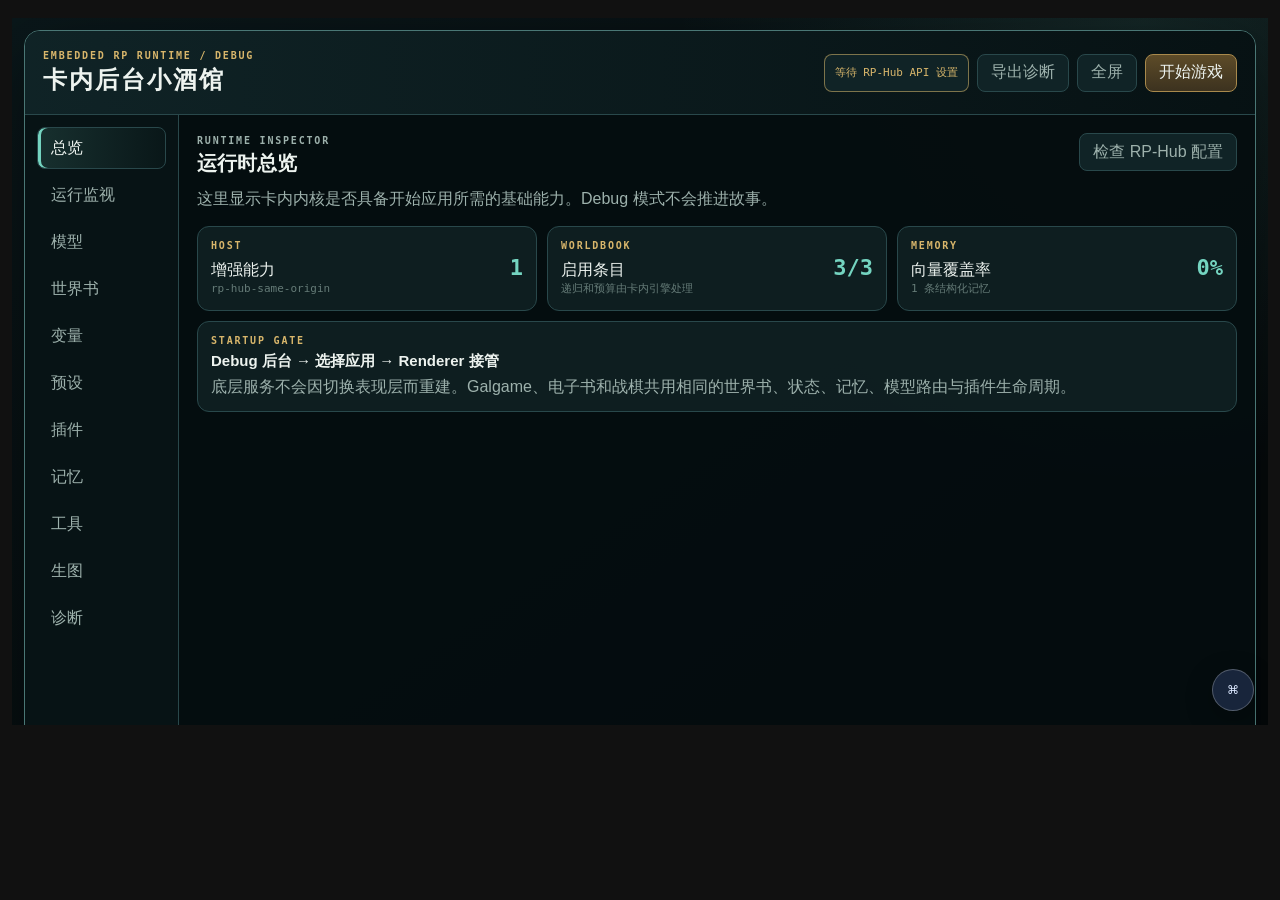
==== commit b1a8425b: "feat: harden embedded runtime compatibility" ====
--- a/qa/template-card-preview.html
+++ b/qa/template-card-preview.html
@@ -10,6 +10,6 @@
   </style>
 </head>
 <body>
-  <article class="message"><style>.embedded-rp-runtime-host{position:relative;left:50%;transform:translateX(-50%);width:min(1280px,calc(100vw - 24px),calc((100svh - 72px)*1.777778));aspect-ratio:16/9;min-width:0;overflow:hidden;background:#071012}.embedded-rp-runtime-host iframe{display:block;width:100%;height:100%;border:0}@media(max-width:720px){.embedded-rp-runtime-host{left:auto;transform:none;width:min(100%,calc((100svh - 0px)*0.5625));max-width:none;aspect-ratio:9/16;margin:0 auto}}</style><div class="embedded-rp-runtime-host"><iframe sandbox="allow-scripts allow-same-origin allow-forms allow-downloads" allow="fullscreen" allowfullscreen title="内嵌RP运行时模板" srcdoc="&lt;!doctype html&gt;&lt;meta charset=&quot;utf-8&quot;&gt;&lt;meta name=&quot;viewport&quot; content=&quot;width=device-width,initial-scale=1&quot;&gt;&lt;style&gt;html,body{margin:0;width:100%;height:100%;background:#071012;color:#edf3ef}body{display:grid;place-items:center;font:14px system-ui}#boot{padding:24px;text-align:center}&lt;/style&gt;&lt;div id=&quot;boot&quot;&gt;正在启动卡内运行时……&lt;/div&gt;&lt;script&gt;;(async()=&gt;{try{const b=Uint8Array.from(atob(&quot;H4sIAAAAAAAAE+S9aXcUR7Yo+t2/Io37XEm2JCQxl4F+GNNubnvggvvcd5btw0pVpaQ8LlVV18DQHNaSACEhQAIzCsQgZjBIYDAICaG13k85rcyq+tR/4e0hIjIiM6tUwnSfd9dzu63KyBh27Nhz7Ijc/GEqmywezDlWX7E/vfWDzfjHStuZ3i2r/trXtv3rVVjm2KmtH1jW5n6naFvJPjtfcIpbVpWKPW0bVwUvMna/s2XVPtfZn8vmi6usZDZTdDJQcb+bKvZtSTn73KTTRg+tbsYtuna6rZC0086WztZ++4DbX+pXz6WCk6cHuxueM1kepugW085W7/iQ9+spa/cuq7J4pjJ1yr/00n8w5V9b3LyaK2wuFA/Cnw8S+Wy2aB2ClslsOov99Tn9TsJK2fkfP4XStrbu3oT1UceGzo7OLi7I2RknnbDyvd12c+eaVqtrQ6u1pqPV6mjftLZFq9JWyPYUZb1NUAfqraV6G7pEvbSbgbE+6tq0duPa7qCorTvv9vZB24/W2hs2bFjHb9zMj1DipHrWOD1c0l8qOiko25Tq7rSTXNZjuxlsuX7dhu4NG7gsedDOQNGGtam1yQ4u6s2msWVqY/f69WLkPPXldG1Yv36jqJR3HGq4Kblxk2iYt1NuqZCwOrtyBwQU2Uw2Ya3a84ev4Efbbqe3lLbzq1qtVdttWJ2Ua1vbsykHC3Znu7PFrIX14BHbFXJ20uFuCnYGul21y830/gFoy9qzHZt85SbzWUSk9W/2Hx0XirBeGyy9K5BAP6Hh19j1HnwQTfdkM71Flx9E/cMffPAxLXZ39kBbwf0rjJWA3/kUUBIUUQWk7tYPurOpg1Sz3873uoAEmn6/m2nrc3htOjs6/gXLuu3kj735bCkD2Ntn55uRYmh5iaBkGSweFfYAwcMa9bvpg/IVTqiFhu4uFYvZTOsHbiZXKrZ+UHDSThL+Fp0DRTvv2AQPdpCw3EwfzKiotQpo2Hy7eTVTuiT4YGLmXPb1IXg5O5UipMjl1WYHT5aFyw882Yt/gXGbk24+mXYsu2ht6vgXC6ibyb1zPfBFZ1er1bmpCym+s6ul1SrmYaY5mEmmaK1Z+y8trdQjErydD3rsXLsu5fS2As/ZnRs6bfyxrsPuSFobuv6F0dSeL2WKbr/TVuhz0mmaDEmMBM6pubNrY0fuQKsFgiHZjBPbb7VZXWtzB1pawkuI1TesN2v3mbXl6lt2qZjFkuw+J9+Tzu5PWH1uKuVkCElEQYC03AGrkE27KbGyGi+3BPUCFlofwTGjbx3gDQRL5zoSKutFW6DYPjuFI3cQhBbOkxugVOF/[base64]/zSgIvOHks/o9Soej2HGwTujJhkdBs63aK+x2mv147B9jcyNSkg4MAmGyNdCNrKsEH8qM/nnpbwvQZ5tZNHcSszPXA9Gvw/5sE3Ypy0HudG0EesI5sERhxDjrd+ex+U8jC/9YxcIb0RG2lxGfC2tDRAcSTO7C6s71L1EBlQjXSTrGIdgHgiFe3vXOj08+SvbP1g74u+P+a1g9y2ri4KEQGVEd/[base64]/aE1yTVdnjzFKwQEuTslxDIjImBO8YWJZrZibIY2yzMLpaOqIYSY5kCS6zk4kOJOPDCDasz/GoIVZvqsTGRs4u3PtWmTvdeuitg+ZkZFOAVmAOidVq+suFCedG9GG6NhQs2sWDDqta5JZIa4375IKw79tgC8oLTo4Wqkfjc7OdSgWgZjBxUBd2tmTj9gK6zd0SK5irZCx98XzE/5tS7l5J8kKlIdRLLUuLJK7DGksLP+GhDHhSUjWLrKzNm5sCcOoMVBEkxCoBTAui+HprhVQoe3ZRoQGFO/0FOtQkw6ZZup9Glle42UcsO0or/Y5UR6RVnQcR69cXUWM1HUttV51dLVErDCyhywQRMBoYaEiprQ/m/+RtLWSlsJCYm/CPhAmrzjrJ6CUjSYF5uxexyRBZftoNXRkqord6WzyR6r5UT633c7Z3W7aLR78zE6nv0vZRbst12cXwFMv9gHKYfBVP7QuU3M/OBxUsaaoCON047rIcn3UuX5Nak13A4A5+Xw2X3swMEthHBxsExsj0aHW2l0dXesYW4inNgxhNKAhTZ5p1DgTWjqs/dfKFQ0gkJbJAUkr5KHENO6ow4ukJ5Sd3b5ezDNp51NtKARXJB7zTs6xi83gkZgisiWYXkg24jixJB/[base64]/4ldaToRfDHtVGdKg6ahEz+z8kizbhf8iQWdvVoB1Mrdfr3tN66d0r1HCQSA+CyMBURN3oxnp4GusxnhBjLJoat3E+3RBj1Xds6Fzbud6EHxc8+WPAkjHGWU8+slBC/JLgzDughrErEp+tquSdfR5Fi6Gu402oEN9q7SQAmgFmLEFHaAk6rE11rPWaHSdgchgBFywtHKKU02OX0qSisuiMFg8myIQ2Oipms+lINKJB9tpE7NUpeYn/IzQFkCw+tpgoreH7xsAj4p/hYhkPbe9xHZDIshY/hV4aMdO6nLCxDkO/[base64]//VqnzNujrpPWkfg/BZffm1tX37NCn15Hfp+sIFbzaKC9Cki9BFGdUAvcd3qtn2cXCD8By+cdNrNFdwCvtrfB1ilqDPpl/[base64]/wbdHljWaV+zPs722rRpUzxr6d5nzEQFILzzKK1j0TeX1TRLRIg8ZWekpWrgKC+j8TFBUTQAOzs7cUdlDdnTIcsMuKx4MJ5R4CnpBNQTSCxz0yDM711ro7ZD0LaWo5tyirabLsQxgOoZVk/6y42uYGzYRQrbQqlf7f9FdhXrcn7YmZDQA1Ijm8whq9QsjF//+LmEw0DJbMpp/UAOacbnogE6rF0zhgjvA9BVFFpFleqnahiWCHTTJileVhWMYGcO7u9z8o6G24+Sm1IbU2t4Yt12Kry50djup06PXeEoV0dtpq/vYwk+X04DdMRHXGkyche1prXCtfbb+TirJtjn5Gq0/1GL+0moA0T5bJpmFG+CBBv8UYNBOcZGNzLiYhTGZqnVczIiRsF/[base64]/qG9retZNruzzUjrlqt9fv2t1obulQSnQFsv1MoSKLW0j83dlEcbhMli0aQve7dxH9MNmxMZG1TTKImyjWra2NMomZXnUm1l2RETtIWSJUe4RA3li2zNrq7zrmlUGUtZq2vkyDXxCyH51px75EKKOgs5F1Qm+3R35BbVm/wd/N3f4uulnMVgxEAIQ9rQ1ddg0bvhTBWJ/dGLGiciRizbWP2WmNfqSscw+uI3diLt2E7o3QeydYxlitwGdhDYDrVzLHAglwf8Q7Qt7S6YsKLy7sIJhTJbH8uW6il4DQ7x4gGs8CRYrkB72tZ6buhHnD1/Hp9AaVOlb6+tF7Cfv66mLF0ZqxLcRGfNLqyysI0TP5YZzPODfq/+h08+9EczmRpEUaQSMMOJ2JDS8uKSUiPJpfXSiYP5YvHZ4ybw2hZ2XVD7eaQmwTlxGwyUPcil9hEzyatQmx+bmy8YJnVjO8tyDZFeyqUVBrJGhO9rP7Y8mdn/ZHxysh1b/yptzhUnZpfWrxWvjBRWTzvXb3unRnD8qG73vjtv7+56p25541M+CdO+pNz5Z9nvDMz3ugDqONfuuk/v4D1R556r+56Q69WV2ZG/YtPqlO//m3giPXxaoTJMGbrTCAMcsgXNOevZYAul1VQL3t/01phPXLvOqiEzxoG9gq6jDW+TLvJbL8GNxlb6tFcbRtJMdCm9f9SozoHu8OlunANIhe8AnVHl8JIU1TKp4L/[base64]/rQ9n2vb5xZKdrotA/IuXVPZNHIgRWZk4L48en3tXV0tMaUbN4qTWQ0AIHVVLFIa7URXTpqRyE58sk/68IeDM6wfbIYB3Vxx6343A8Kxffeu7SC4tqNFdKC45dAqPF2+KrGKD3/v3hU6+v33NyOfo6j8+5sTq1pX5QCObMbG5HJoUlmc8C/PLM0OLM0+8k5PQQ9ac+/NgDd+VnZyamn2tH9i2n8DxtCcN32lcv+nyolfwKTxpo/642eW3l71xme86anK9FT5yjEa0R+77428RKvpp1P+5ID3dHzpzZXKzDXoozx/FMqp14vlC6eWXt/728BgefSlPzAIPyrTYIAdhx/VW8cq02/hhz/+09L8y6XZscrgqHfnoX/3jffsSPXoQvn8M+/MKTGB2dnqw3kFfhkAOQOdHIFZF8CzsvNulqYsp7dwzjtx2rtzbGlujMF9MOW9GecZLc2PQb/+3Blr9662P5a6Lf/CU//0tDd3rjIz741fLJ9/4I+88l79Up4frw6dLi9Mw6Stb3JOZttOyxt6402/BquwfOQ1wg79Xj8JP5z+boeEA5cAVsrnb/gjZ7zxI9A9IMObfMCrUH5zsTJz1pu+7F98rXAQiyp/YL48fw668s6crQ6Pe2PHvfFfsKvjp8tXX/hjd/0T93G+vw7C3Hg4mOG2XTu9mePVn+7ColYWr4JVy0YqdOg9uexP3fZHcKzqtVuMP6DZvc4BGwQiEtqqw58CaTJJbl7NVyBsRs+GLzzAfItk2i4Utqwy/JlVlptSRXu4hORefzblbFlF+pwuM4BORBgk1A37K6IO1Eq5++RveMrJ6uKI5aqtO776bMfnn+/4HC9E2P3nr7/d+dUOkJ2f7/jsz19sXp3TmvZ1bmXECyv/KSzqT9V7x2F2nWq01dpwOHQYOmG+r9L6pR1YUU35IYwHfNyOT1v92wP+rye96cWl2fml2SeAWmildSKMMLyKYssqflglO1WeAnfqHECp+hnX2erNvPGG53hlN6/mlu/WL63NH9R5YDGABSxlt6ESLDhQqcdOFxwYdeiB92x8heOJY4g8Gtk8ahIghe6fZN8s3Km2JEyHTn7rB/xYYCspvEbsIwUUhKaoqKJsUzGvtN3tpLesItFggfcGzLAqOhs+nAPyfMsqtNDxig81KTZuYYEH5iv3R2pjROujP5tBW2LVVhZT5atnK/ePN9gy5aSB+Fi2NNQEbOd0qjub/XHVViVbGmqIxgyu9PhlEDkNtWBLCcBjadZYm3Sp10V+YuHfGBac/[base64]/hyh7Xn221foBEizZE/[base64]/5r4F78C/CJ3uvtb5xEcfwIq9giTC87mZKjrS6yvP3y/MxRuNK+807vU7GyYOslT1Xh0+zG/LbO0+mwfHfriFCjuHPDpUfzv32AQrgcHzB8Ae9S5HiDU76T269wyCmretkUnFTAM+7OjDYAJvowia6kRVliR1cLCZhukGrmQdizWuNYTavRh+P5PFmGSXjcex86ltRID05GzN2046pFLAiUrl4yZ3KrrbKcMcHzT2lDHN8M4ermkoFB88LuMli06c4voqIyGE/B0VjbZHh1FwuIX5aAGDCasrYGbvfbWNP3Em15XNtyrkUPTS1igYYVoEmNe/UUxURtxTaaupo72zvYD2n3gIR5UG57Mo7Pe4BBcJeCcLefG6vAGHvvs4manSY25KZtBv8FacQTCNj55Ec9wFohyzyUaBP8By98YmluZNNrfIWNChNlvK4fd3Uyj1BCfzEaSJBl/IO7rFv7JKjIaQwfb1bjjL4F16Uzxw3et6HMrU77dTtWu+ZskxpJzDonW10/+zlyr1Bo/duO21nkk6qbu9rgt5VXEXvXcRDfj0F4tboXdU2u0/BAmRwGQHXGfB0w8AfNDqnMAvHXozO1USXw4y+zigkD+whmofBvxPDHlJ8SZQraKSdQoLgdLtZGPGgojJFrnvwvbUr+t7J0HFZzGwoOUFxIZnNYTu8uxKMBSevNcnlQfEVv8ngpX1mK9Jp/bQh+13nD0E5TQV6+/ffNemFWvUm7UXKYU5n5ik/B3TeqN4e82++WXpz2RsaKc/dL59/xi6jd/y5N30FI1tvBrzJOdCaGPSidfDGH3EEEhjAm77OsUrvzmkMPg699C8OQ59/GzjSJMZl3AugyQyuiXR8u5ct7SimmcKYirW3KPORRUBeZvPRxkk7nf6aO4jvXa0TxVN0LBZK6eL2bAmxuE7OpbUO4L2A+Biwh55Xz09XZk77twfKL25FIf/ROQgOVmov3niY7S05dYAPjfD+QN/vdEchrwyeLy+c9c9MxoINTfYWwCBI9tUB2Oz3/cGbcpNOFODqlXEwn6uPnnpPzkQBDrUJgxp63RCsnQ3hVnrPUYBRj4w+UMEg/8bdykwcqmN6iGA6pk5Dc1gfx6bC3wZGFQWq+z1OES/g0TRkIWlnPndyuKnSJcfot0HAquIOWYxC77NSqpcueNTqQj2wy5xM8qBosUaX12rs5YQ1Za2gVI3hQgo3B5sRd8+W5+4tL63x/qJoKQxTwL20cDkYSr29mBF0SK6crNkUkIhlyazQjo6OoFAX2YWDBdBge8EaNoS3wJHraOtCw9q4HN9JLID+a2K4m34wYOaEHoEKIKBMNoOHu9gOsfzLM2KLZu58+fyD8pVj/rWj3gO19XFEkWll6u7S7CCn7FQHrlQWh/2bU9VHpzAdB/TC3B1d+NfgDGGXAnqy6RhO5iiw2tBqfKFClB6sVOhFsFSaZS8WDX3WvJ3WBrUsENKE4whgqJeMPQwsUnTGoUd9HZBzC84eh/Zv0aokwNTrKJmsq0UlvIe8N86QCNFKlD9iqIet6FiKCU0aqGNpbgy3UW7c5fB35dUMGA6hPTMOV6vNRLXPiLuT42fKd+ZAJ/LGm9jtHHuAe2Mn7vtHhxqgILE/1kYmUJtYzygl+U9ueyMTlfv3wMODMZfenvznEhOBZ5BSzsbLOzOE9NUKYe2HOlo3Hm6uDvzkLfz0n/6Jn/3x8ZbVbtMPdUhj7T+JNASqkbJ5OrFUwqCzlcPCwRu/hPvQd+77r555c0QTY/PV4dP448wMChmSLUgQA/Pek0vlx/fA+CxPXwLZ7F+7UcuGFDe27xHuk6giJqIvQt7Z57Kn2BkAjG6CFECG0QxYySNWmzBjQntD22OKHMJUiYmC5tJLjfN2yBu56s3PmQZ+j5t2tmcRnUWnRpe4e27Mg+6SR1omP5jlTZNBriLXo2k3I8HaHhGsjJsmf/IR7/BF2EsPWiyPRE6qCCkiTrqBUdwUjB0e4MdMdj8wW+/ySwT0lI9oOSRbMDx25bO5bMEmJ+KH8BA9aaLYQ4fFsyzP53qXHVQt5GF9vcAMyhS3Sz4KgfSXklMohspcwGIGPJGDUdQUzM7lMktgDR+VdPIe/EqAHUAuREq2+z8czcbBBChcNDuNuMET24g6Q0TltBcaGqIcU2uMBsepPZaJdmUf4cFXEtuYj4OfXcAlgYp2KvCCdcGH/zADqy4wPEXBBSeDzaUiA1mFkfWmH8LNA0av3QVLAOwhTZ3AT4dta7C2McQPZlO0ZyUoVMfQJu3YmSbrsFbRaJV3/lJy6ZMIIIoFfnAUnCTLW4YWf4v+41VCVA6tfC1NLVhvKVnGRREIq/[base64]/6OsyrrE3NWB/9QAxbEL4N9ykPod+0hCJyBwt8XD0bio43+Wp7OklF2tTMn5fClXpLh8E+0uIbYiHceMpTOyS83zWaZggVf6KScnVAvApvG26PuDWk+NKTHBE7EjaD3EWob/J4gOZaj+d/J8WCEtN3cBxHti+RVbAp3ra3FbHZ6v1dma2syrfPsYuyKuvnT6G6zOd/40Iux4x6ENzDh3HzMzJ+OjJfeu/CyNHo2fxXy16B9yHUG5HF+HDLOIo/X/X+peXmYLbJFWSyYdKa/zDs6SlziuY7xqcndjQqieflvORiTueDcSEwK7FfeHA1h5bjj0+1YWQpaSKR+iwHitIZ39MGHVISS9eSgmEKHP/88oGeXZveNEGchIIONQiI0V465omPBAMiTyj+ldC678YwaQYZrfgGrpYq6oi5UyC9MEu72hlcVCXgU2IwXGJEuzMYYw6lwVDqQZ4wbbSsGw3ANrIOX54bOy5fCBWJRERq5XDCeGEPm4y6ZfqL2/9ryD96XRKKqqCLX+b1nJ2h1TKUgX6mzvaO8wwrGctYGR9GU3BQRKQuG+bI6X1CxNyi+KiCB7sIOJrM4yFKXdPmjoHAANHgR1am13SITk7GKyr723ZOdTUUR8hSkw1i6sYn0RqtIIGtb/s9BAs0jA9N2UrcVqlps8/gfPH0Zn/q14U7D8Sy+rl16U5xZj504ZY7Fz3xg39/[base64]/jS8NIoGmRzYphAaRsO/ihrWv7rOfkCE/+v0ymmjs/MdUBBeZn2qJiYanW3qIKZzJtvS2Xxc3gC/tb6Et5Y3+sDXtqRXOt+ud5hvA4I+wg2Nzny/051O98doP6f7yy+/svzJx97kU96Prw4cqQ6dXumE17zLhAkowbjvzMl0gp4PhcQoNTpev4cOo1dvPK/eOovnku8fr9w/sdIZxqr5ZWZol1JuNpETJMwHzRNOTw8bdRjKxESp38C/dLSnrVflvccJdzoTzeffVjzndSufM4GUkEcJ3s80mejbwOjLUaomdCOmt4veWDu1N5GZ6TNa19Ha8EwEq4lRwwarmk+UbzlqE9Jrv2H6vSUXE+CDZS4ECPiC3llfGO/qomD9ClBQKPX2gjtAqdb6kkZ08m+eo8o3aZNZtnKG6J58JcvqzmzDCmYWWiPxiJ8IdLRn8AjEjGOX/h3mmckW5XawmN/XQUnd2W1cwexwlEIwm5jl0kXtOzIlX0/RVtjvgsXmaEz5v0pu8kdrF79fblqbVsKR3GWCh6xjM76P+en3ggRz+1cqtb6m20L+gDfmLjNB+r5PoxOMqAjTCNIlacNGj2v35u3+YAZf4vU6++mSHetzfrnsHDpXMAcxIIKJ+QfvSl0gDvqdIl2Kl0ll+92/6hS2S761dutv686hayWEJvsv1GSaRieCxiZ4Xzk3nS1qi4BG5nZVWhfwNSsAPKqMwo6zxiWxMi2q9d5h9WjSeQe9GEkE+sR3G2/qTn7tb5o8wpEQ55edxmdHf0UwQmiCIGW9mC8l8XRQKghAWUb0ljAhdm6Cm6l4y9RMDHbxUqSmHju0pxHK2aNrbyxxucXll/70r0ZtdeYpSB32hka8ZxfKd+Y4309l34ojOfKODky6PnHaGxn2T99SuU2YOWl0T9tAO1OEYUBuERBg50JpycFmd1NXR9f6to4NbV1rvu3oSNC/n3RshP+avRbtdDSBWfxSffPBnCBdDysc/vSDwy3NLZ/SnUviYpvGDyGCw2vZRSjoLlE9efwQ6AJDrQD/nm+3dX7duW79aracBdRyy66pr1jMFRKrV/e6xb5SN8YRVse3SLtJJ1MgA2a79dm/tX293Vqr7Gw7ZeeKIYouZOxcoS9LSfw0WmF1PgdjtGV7etykC6pInKxo/w/cQmFUiCnJKru4BkwLSZOnJu6cslaVb76oTpxZxaOtwm19LOUDA7JUbArii81YA32XvQDEXvG1xq3fZz6y+D4pvmGKb2L6PvN9ZmnhZnnsqTeJmdh4H8qVY+q+Kv/UYHn+CZRUJq7414/5F4fB44QS7/jE0vy8NzoFRFeZeeWPjlaGH3mvnnkL55YWJv0LQ3hKDOosTFYGhryfTomB8U6qMSgBcq4MUPr35Znqpenyk/Pe6EP/BN7ftDR/u3xzMHicu++dAxjGy2eO+yMXvemp8oPFpbk5GNe/dLMyPcfHF9gD9q/dBTCsP7n5LDTdTl/awB9pcOcc+PHFrm/xvw5uw8CP/7XfycCfP7n9roV9D71cmr/ovX7O/FY9usAH5PxTJ3S88byBt/niK0TgRx9Z/s1Zb/Eov/s+02Ytzd71b76pXh7Cq6xev6wO/upNj3A33ump8EVTdNHV0uKUPzhD+dJ44A7z5hcu4Pk7PqAxOedPzNCAbRbfOsXrwLnzmE3Px/nOPwD4KzOUb03H+TAHn47Cl+fP+dcnMfH64lMejLPvRacCurnzOODR8fLkDW/6OqC6fOIhEIN/85V/8q4/eaJ88nH555P+wH2YH44x+sCfnNPz/CtvX8PMOL2/cm8QuuJrX0QnMI9bT/nCLDEwkwuDv7R4DWiusni98mJGdVF+NFg+9rLy6rk3PMfTrdy/XR0erdw/5o1M0GEDcbQAkUknHPEw4/QVPPPPZxXmfl6aXwiWC28IGJ7zL74mFgAQJgfK8yN4o+yd0974I0Cr/+Q2UDueS55+HQBy/sF/DUz6I2dh7QGEpbnj/zVwDUq8uwvAI/wbaH5pdm7bTvE0f3dp9iSQOTyWn5zgc5Vi3twnH3AFtvKvTfGEAtSdHa3MnBDUsXATTzVMPpCkxFPXO7q6aB06hAkIhw9b3uAVdZiTXwNjGTUqMy8qM9fUa398HGYdvPYnH/mXx8pT05WpB5W3b2F6iIvFo/7R5/7zC2Jgb3wGJshNq9eua50TLaHcmIL+5+hgCJ4xwrU6OlSef4R0TWSKmu31y8r0Q+C9pfnH/s3X/ulpXj3gZVh2oFG89VeeEKFh7x0BQl6aHUXUwiKdGvLO/Gz9eSf2fvMN3S8HP4bLT4wb3ZAY+FwIzPbZEZRBJLnoJrrHuuQS1EFdcWWQLBrJEglVL/9SeXXWGxwPIBJXzg289c6cBeWM5ETX+ymxRj9QRNDy/UTsg4IO1gKQzRABc3kj83y5sSGviSANDDBlIJZnrgGb4WGuyQf+r9DdBWRIghwIurL4VHFKZeYWCFzFL4iTE+f8i0/8X074v84yBELsEWYEoc8KvkMaoGXDhhPT1YEr3sxrg4yuvKhO/lK9cqZyadygUYaYF3bp9cnqpRcgS7zjvwBvK9klmF9KSSFT5+b4aj5dDrKAACFE9/shFoCDK4tnUcY8nhKES/On4TevjlWJUncKM3UVb3t9IKzkWCVcvXXMf/7AG7pr/T+vrD/jpaqdYb2MLBCjlQXRgq4llOKEno5Wh08D9eMtiMfGK4sTS3NXedLe2A0WBLAcaBOOHPevn4G2uL4gKR5P6ZTBinZp9gmwY+XoQnVwGEgHGfbq0+qVt3S54G+b57ad0VmqbM44AwQcLzBrAMVg34Ph8fHHDJmC6eOPNYUTUYex+o/vdOF+vLcj3h2UbFVYdBCTSKzAveN47ogOXuNARK98WF3qGWZP6mLpDVDhTf8o0RCxah07BIhdZ1u2nNTw5QcoZwXtRswkdZISIRDwnpqDBdVkNcyRbA9GyN8BNOAlgDFWYit1jiaLOq8//gga1BTEyCVjM96to974Ze/URRMaqVJY3q3+887VuphEVJ5B1wSJcfohq8jy5MnKr69AKILUYSmtrBBl1zH3s2QzBqwOLnpDp1mbC3lL2lxX4qbWljqdeqRpk2W5OFx+cFLwd4jiQEXDCntDJ/3J08xXTHixooa5CAmPbQuSLWgmkcRlyegfu/EeGIkERleDAuM7vjSUTXAmrKgd+gPMdYxMDLB9QXnwdaSsRBtjLxafzF5MskrTsEjXba3ANGH1xuwh73R9D3Imgpx6cuY7sUeye8e2z/8NMOG9+qURnOHts2fGcK5s7z09Hm9PayTCPI7I09QPmy5MzmFeVfYXkKsgdYnVFWEJQWe1O/3auwX2xFycvM0UevbvdTJ9eKMLngYFDgCpybj4es8f/jdDzUyMWmTuPLM8W6fwA5Y28X2ms936+OMysP2TW6DB/Yl7H38Mwsi/NlmevwaaFda8MvOk8mAA1s0bwb5AsNOZz48/9s+/9d4cBTOscu4Y3ilMzdFIuDhcOTFHhiCakWxxk167V54/Xn5zzh+6hQ6ndgx4NYsxEMxsPMJrqFoZPYK+BfG8oEKQkLMD5cfnvdl7UE6CoItmcPVFeWIBzZBHD2gGSwuLeO6UihE4ekN+F9iYz8u/XFpavIRAjJxBYwOMm2fDaPCNg0p+6k088KYvs9BlS7Z8/gaocLZnUXQvopGkHZi/CxjkEdEzeA3aCj0DaAiP5fOPq4Pn1GNlctJ/+UvweOSEf+NZUPmXt/7T8+qxOvXSe6N1NfKM24JbAej2Ls6jZLx/3nt4gszqq0Bz4Nb7T+6Un80L7F96yevln3+NbA8IIZwghnlSZ06zbQdUgXOfna3cH2QSZLQQkoH6wJ4jvHApoLg6O+W9eoFogjncRsu2evlF5dQY/nh7w7uDr6oPH5cn0WcsX3u7NDuLJQPkQj47RtbQePmh6IF/VB9d4R/wX2/8NvcJ6MPKdy7CbzHKT0f4h3d+GEXd6+f+yCL/4HG9uy/5B76auEAjwigoFyvDAzAc/pichN+AymCGvOBqhv74T8BNqJtGQdHiDP2zD/1zKFErI+creOXzINA/mCH047p3hkrGb9PdCIMoJ1/9zD9Eyalh/lE5Qg7LOXLZnx6DZSfffQh+81SxUIeMaU9B5p08CtoYu3i96L9EgGAk/ynNeOEcEAn2MjRUmRqg277v+KMXEamXTvinrmLJz5f9hWksAXqjyv6v5xgIvDbv11FsfvEyxyagZ2/8ZwnNGmQ3UI1ACSCZwLIgditfGwC7lrmYt+wJI4/hx9/fjHAP2NXTF97tp39/Q+i/fw/eIjddGqJqp9CvvH7Mm5/zr8MqvUD25HFG5vzFARp9LTE7e8d0p4p/7SgBABJduCt4yFyIERYx0I+qW74/DwuAtjJ7ELAws09gaOlQPKoOD3vjyAvoVjy5K/q59JJFpJBZIJSm7gJ6NQ91HQLmvX5RfQu20wjylcAMaqSTN4Qynn3S2eX9Muidfo69jpyBBsInPfmTErhLC2NLc2NUEVEgJ4O1yIXFYMXQYGV6lqoA0rzxUZLqozy+8NunXws7KUZTxOuj+GBjDS0FvrA/eguM0zjlBLrb3ZvPdnc7+YMwHGN3NQaWns2jYmD9fHnGAqEm9SeINZicfFJxBFY/UHfbTlYA7KnDe6i9bScH3EHJLy1cIK35K6wdxvFmT3tvL3Fd7NH/ZQqcT2XfQpfQPei/zbtLaWcrWqrfrxJqcBjvuCLpj2sMkhFKyJ9GoPVoyYB/kXyu8bPQnUI594ILwkCR+lN9VRYeQ19kFa5WXSFAZIzhiq1iYHaD73oQCMZ/[base64]/fuXgLZw81Qls6cB5sJFn5pcbry9nrgGWrGIptNghGpK//iE6Q4AgXoETDKzVHD0SPebzN/TD1643fxmxCgdahbJA7wpp/c9UdfVyfu6D3AK3/sJygESkF/7tRwee418QuFPK7eLL+4GUCCRA00sjjMn8dgYaCEPTIVe4Kko1g0gcjzL4ygKTd6RBIe9yTwKyY+ixCOXGQ8IuQEHl3gg6zCXo9u5qqatMEA+nWMkQz1y/OXuUNv6CjAD8LEe3oH7wukUKWS3hgmvfMCndH5c97Tt2QT6AAKCgbzdWCC5HnAETqk3B9OfmoavTcRhkGgyBTDpeCrD2mbgoK8U8f96y8RhDtXcHdi4L4cWRJ+QIvvgfb5nkS0gkYveUM/gxFKX4yJ8gFmALmZ3r38cRpw5yIXMvovR8AkA/0vbmYaPwNi0Yx6DfLujTf0vPwcKZ3dQHZVgj2N+fv+iUUMQM0+QUV5ZqQ6QFEfQhcKHPC87o7z+mPkhcJmuP9GDi2TAAeB0GJkT/rKMWu3iLhacs5o0lV/mfRfzHMImT5YgyS5NPcTGmTmTVAYZefoEA+LYnsUJjqH0dE399hMQxN47C5mwD49j5Lg6IL/6hn+e+KcqoyQHh0C45FvLcONqIVzyDJjx8kBoOgV3RCtEFYdOOGffEhBs6eASNxtvz5ZHTgDfFu+P1OWO1PVaze9O7Pem5vloQUcAijx4Zz//Ko/+pM2h5nxysI0RxqAdNHogElTgBp5i6ZeObNAX7E5whKIzGZUWJWZF0tzx5fmB5Zej5AxPwkUy4+hrT3QXOi90ive5mN8gzXIokH1o/b+VHzHjFtcvV5+cj4aY5Szmf4VgIWOhV6WC4n7d/MvOboIKhNMbBQTi0MYKRqfQAU7/qjy4kblxe3K4nVcshOnQaIxYgNALrzA/incxF41TuL1Df0tb87h4i5MIsIpqimAU1qeKYP8S7GQvCeJavjxPaBwoPYgtihJIWAT+dEi6DrY2BgdFXM+PkGfE3q0BF7vFCzHGPkvFMEEpTyEHMRUjExEO58CPnCReL2Fopkbq15YLM8M444qUt8RoBX/8ZSMSi1Uh8fVR58qt37WrM2xu+BmosBbXKheQtetemQAXALa33lFmx6DTGKMAHxUW76ItICqBWgiqHfzuHd6bGkWzOrrlUvzau6wZuX5J9Vzc3ir1/SvjHQdM7wejBl/6Fb1wiQ53Ewy42fAw+TBvZnjdCUYzRQWcw5jNxhGJjoCZ6x6/mSwEiJWPci7RGo5kRN4KuNPynfmMMjE7ER0j8G9kZv+2Am8sJa0jNATT8/7T9HdVdePgWNd+eWU6SDBIpEo4H1r4ZpMPgaxQF/VesF7bUyxoNWiFAcGMoykKA73XakmxmNokpXFy2raSk6HJszz5DAMu55MNzAuLLc3Tr4+eMPjr+E3iqnJwfKFu/ib92NPnRCCH7z/Sy/ZDwCoWNaxwJazpe96CWlDqwyTZJ1cvvEEVQDACvT8+iUgEkGBRSMEVYdPsQgWDDV+G8ZAXA5OVqcWcf485OJ13igImHx0FD3b8btC8lIowz95HHlq+Cb0z9/VouGe4C4hhV14F5PxW3l6VO4qgJR6gJKXA4YyhYPdO9YnQJbiXstLg8xkrFjwtu3K1G1/knYbTi6C24M/Tt+q0lfEQN1WL2GIsHLsCqDfu01jLzxmKwVcmKXZa/7EUXQCnpxAH33+lTfwhtkAN4Ym7lSvXQeS8c/DEl1m6cj0iVCOvAR5rfY++Su3QnHSSurI8t5OC+66iTjyZ/[base64]/nmC3/0Ms6QKZtkADMMlCPFkzZn3zPYQjo+AdD/18B5+Ld6Zdw7/ZznwyUoG86M6SUKZZXFCfQChX0qqZrEkhKAnL3EMwwBiaKYt1sJPEqYustCldeJXArynk7fQrFEKGAmNBYWuFPkQHBKBAhc0oCBPKBpA0OCPcBpP/rMeWH9Xya8c2d53VBfXTzh/TQB0tWbug42m3f1ln/7RGX0GSPCP4Y5R97pUf/kaZF5dPkFzB+7HX6EEdTJp97bgaXZ0TKomfER5NvXAq3cP9gRHKbAHXOwCWcfISFMnQrQSl6JYl2eIGqdAUwfEUoBRSBtfzx9BrjmOkpH4sbr4BUUuRRxgMmK2KPp07wHbwqGRF/u+JB/czbOidK+w7k3mc2jH/U3sOIpw6J8ddq/Ofy3gbNg/GjdkKdOiTWAq+mHLBb9m/ivd+9I+fwNY4t7+iFvVC/N38YPzjDryFQzPZ8O0C4SjMgnRf4BDatl2KERRAEo3GmYPKGMUkySGRz37i7w7+rlX7w7w/y7fONq+epbITMA51dvYpoOCW7aNkDzFRUx5+WNn8UtnvnjqE+CJABCCA9MkfqfCCGd7ZZ3/2R5fgS/0Cny7Y54Mzc4l1PYFtxoYIiDdGDWcV5L8MlSylkB6aIkGb8CUHXphXIV6ISCHIZUW5xAY4OmA3iWAc5AqmFsZvFpLftcJBAAU8z9LHcG9aQ0TCnjrTDKGUWHgFKTUGqBk/h2IHALOMGUstaUZkRP9dmFkH5U25LoHIATNHe8sjimvAEheQdOcTYjWwbaIoARCori4TOy83gRAoCn75RvgC12AR/PPwuBBF6EP3kj5McE6Zgwu6ejwgEawi+5YoYKfaHUu3jMPzYOMCPj3vrZv3TTvzYFlgpqgvFLFBG7400/Z53EdYTtNnON09T80dcgYCSCwVUsP7nIt4njluSZnyszx5bePMUtGaD+2ZOAA/ZOGEYw43FHni8J5rSc+dsgOsl9mQG7iI3LAA00laXZMRWDYB4AjoJlRmF0ecZ/MY/8fOwGhwiRMq7d9efOyP0qxrPuBGAgiuJ8rDzQXp8GTKG5Wxl+QTvmx4XcZkuLPs2L/Hv3On65ZeQisjwsichwlCvKpQAt+1uUQcLrWr74i38Ut8Cqd+9W76KmLF98U76E3ok385N3HBFQfnHfe3OTNkunYJGQLk/PAN/Rzt2Q9+ZZkNMz8Qj0CHCE8OsoUogCYeGZd+50gDygMYyGDHojd/yLT6C5dKcEdxC4ItgCXvbkA9GBCgRQO2ToxWvlC5gKIsxt2kxQlitheWkOFPJx3tgr33qKrcdOVhZ/Rq9F3hId5DceG/ePLQZW5425Mm1VMs0E+aJ0kh97ILgCCcs6nzbNkHLY5J6dx25hbabfAqky+WvcJrgYPR4yAHWGw71V4J63l1ASjM2rMA07bajYCKTypQuVRYraEBmTT3a/fBFFyNLba5Vf0ZPzR34CeY3A313AENTRBZEzpoWRMGp16Wb5zWXkvwtDmC0iBIMhs2jnhXYbcT3IQjyHK04z4dMlaN9N4PeOyaC94I/dQmo5fsOnLW4FFHsemAJDwV2OogNo6IhNnmB/FUd8da18b54Tn5h1KNVTcAnRgD/5iC1FdDeA346CG3KcOQZFAAXc6kRlOATB8wjMwpugrG6i0aRbXLBmwpqm7FrFSdIQM2S/lGMqPAMlIDzLc4sskGnzGXfS/Ce3MXBAiosVEUsoFbnhkwa0EjwUToKTk8kF9a8uoshi54mMalwDLdCoQhYCeeakuaHEr9iGk1YH6wnvxUPvGrK/eBw/S7FFmRM/LFxY8fbaPTCCeecYjbcTA2g/nLhfPjrCSh9XmdXe5InKy+fenRsY1bn+s8pjwe86zE4Jgy1iP72f3R+QmwBKnMG2u+3Lb77Yub2GnaaasmgvH3kN8r48/8I/Ncgf5mKDimP4PHcRz5WzBqlTnTizNDfGwg7xJgKIg6xikTLoZAPlZAacFah2trLiNDoIJ+4BfkBNJjuW6vCDNVvg4QHTj45qcVeOKt55iKYBUSXZcPQIS3hm1ntzAUwMVYjtz89Uh07zYlNawxOOdgt24RgZp2qF5BsliwKs1cFzsZHQpQX82LqKhC7N3fF/HcT+KZmhMvYKZCPJDi2OjBvST8oP57hbY19RLIs4ODAoksOnpzgDXs/tJFRhnIZDchjam3wkTFeUwidNsciiqHxq0v/[base64]/gRWh9urJdMHQ98Rp8HPZqMByMlfQRpx+KK2py0uvn1ETtG3YBIBRMCrGRw7A5Rw4qsSryE9+xOdnhIkORuEUpvAg3unzEIG9/+wIJsPTHlR14Ex16jWQKTBZYIHw1hfmxpRHZ2DpKVsGJ48abnGIPRwwtqrXJjj5yRsm8/kNhrmRC8D5UWFhZTOY+FVkjn2C2XDr5+r8ZRQlJKeUicLmM8sOvY2wpcFyZXNaWRLei2H/5CQyi1RhmO43dAGxaMp4Qh6YW5XFsxwY5w4CC0TaJGyB4HoPnvGP3lemiEqj1oPQSkmwemCHU5kUKJHGxe67yMPhvWhNhYiA0ls087Sg2BpJk5iATzYE+2jeyMPyVcw0k6b9ICtsNFOFz3sEM6UWFtEYPTusM3d1YKD85iHTNm+HYDr/IEWgpt/CguHWOoiSK0cwGk76Aki0eu0WuC60+HKFWfTzoYAIB4mIByFG90u801OxrqMSn9oJAPSRNG3MuFOKnQy3I6Dw/Tmy0/HY5G3aoxRK3js7KrYplcX5+Bd/ktj6+PPK7SOYCirXVe0x8l4b2+IwSpCy+uYcWIKKXzjqSG6rPz+FxoF27gKUnHLCxQGl8cu0DXYPc3Dvn2ZDyTDIR86gYwoES3MVVqFGXUDX/qX7jPPq8CmojPvx1+5qEo226OU5HrEeEgyMZ72YRzeFdrWhB7TMZShKD9OIXEAy6P7+5qpaUWGHqk1Bjpi8fgkC0T85pO2PdUn0iIjs2QXMxXr+ABZdxOXA4nx+wR+9BF4Il5SvP8bNi1/uVSdeiUAHOZXlyZPlh4uiFbitILMnn7LOZJbm4AbLjyD9hJQMmIxarj4KlJk34KHyfKoD85W3Z9la5JAuSjr9QNXYDeRh83CmHqYQRwCIb9EJMfh282ppm70HG7D8+PHSLNlm95/GmYHFPjef2svWJ/3BI//uPozfVSfuKLbjKJoQ9HeQwsSRYJUrce/I0sIF5dxwIEolTN1/6p19wxgVOS0cJ9aAY7MSZ18TpCg6tJPhK8DH3Kna+OAvJv+jEKKPTudXbwINYtAEv5Z92wqy/8hsGR4ONWGFyOYRHyAPsFYb8PdBRewukeEYG/3NZ/vcbrfopPaKYsom05MdUTou3PLejFOeA5qcdJyWs7voBYqJwXP+kxOkQx6B2cIt6RS22vaQO0oo8B48QrVFWyAoV3C/4QpvYNC2FP63rY3TOtkgwJDS6NXvV8EI36/CNPFTw/oL3Pl6fhUWT9bQH6pz16r3JugBRczV0cqtk5w7i/Ll1c/Va1Pqsbx4Ifh943n17VX1WDlyFwxK7fGEd/VW0M/oBRQMN557T84EhSdPVG+PlaefUbKUkUFqYrQ6MeKNXALp589ckH5ldGXeAz1s/+bbODJIZot7YcBiNplNb6V8HDwhyqe7T9Dx46ERQQ3nn1lYfSueyLM2r+afAPiFF96pocrt15wrUD36gIWtP/aAzo0doUZ0PJqsplMn+FwN2G7e3PjS7F0RCqMjL7hDA12OnAG7xx85S1ciHKVURTwn+Z34XjPtT/+AxyQRupnj3sjPqC3AKZu+Xp0Y4rQQCgxTdRnhFDuadB6Ls3srb4/6lx5iPta2nRaqAJg1JxS++gWsVV3Yib6uLvqnb7H6wGw8cPmuzlaPzHMAB2Sl6ATP4pz1wbOjuAbMGcp5whxO0QPzDJY4xLRwDifPImvEyKngb/3q0PPnBi260EJ8xHev+OZv3sGPoW4FvG4WL3rydi+ltNOBStL2lcXzmNAk8eSNHC+fGEYTgI8EMkCUJ7I0O6bbO5i0COawDGnhntrcSaFT317Dw3UL07jJ/[base64]/Oy2BwFszPV4ohDL0WKVjxc+NMCrJczXhUl1eYeKe3P4RG6dyIlJx3KMT5OwC8JA0fSYd8WWpPRPRN37R6JZbmI+HJB/cgf3diYHOOCDYk/d8iEC6SKOoM7z8dzYiQfLtDw/ITx4GTMXu+gydC9mwYIUD4G+OS/[base64]/7i+yMNFli3bs/HT13oi+p+dNg+V2BKPcZ44zEWBu+L0jKgTMOeB0lgrIwxu5E3MAA79VTE5O+cIEOoLnHom0NHHyYdnj8/JYCY20HkbixLtJCh1z/HR4PEp3wU07Mm84CPNzrhb5jiqGLHgluGxnA6CWcv2FLiY/jgOhbGSith19XXmGkZfKk3vg+OMgZIhSWICO1lPOkCYRyKBAVD98TryEsVHU7wPCOH/xoHzxLJMIcxwi8uIx3Eu8c4yTMqFy9dI0egd479Ew7ewQhHeegRhCNp58Cmhg3uNg5NIi8+drUN/EftABbviSq1F58QIWW+yPsIhCshRSyHDS+XQGZZDJI9g3QIw9OQ+dIW2EABocL9+bB7ijoADlhIBQeRyTJ9T2sDE25c55p59Wnk0hWcitn/oQgMgYHK6Dkjg4BHWDQVD+Ge0JcfKC8bMw71/GTBH//DxtpQ6qUFB5/po/iSFUDgfWh+vOM3/sviLaBuASZ8GJ3lV8gBOthf6AXlkTkMiiUBLmg2AwEcQ0kas8eFIHssrLUehb1/FRyDTNTccGNEsYFHDoWATwL1/chBvXtwcwdYalNQmaWicTMHZzEQOIQqLKnTClefWkfNp3vg6sI7F5lW/DUB/[base64]/GKnEfcSFQ+YdQUTqjhF67U/fzgB7rBb7+bSWX3t+/e9a24LfJzu2i359RdfqHb/dr77Zx20yHXa7WgE+dAi3Bn8VLAfDZb5CbQB9dqRyCsLVu2WE0MRpP1P/6HfIceML/jSzWaPqWu8k6xlM+oGy75nk/zYsIm6xNrD31DqpmggMfOlvacndqDn51t7mq1mjqaWuStjnwTqDaofMGfgNQglS9yfXbBfGPO4fdWszbZ38sXbVjYZCXUc6GUw6+nNbVgGfSWLqWCS+PFh9Hpu1dtjE3rYyv4coG6hVSAIZ6tDwES42LS2E/Aywsktcsn5Sv18TrRsXjmGy9xDQ63/OY7L/mDCUAHGWe/9RXQT8un4k2fi/faHsQrI3+QZQXnLyUnkwQsWx2yLG9nfsQODlk9br4A0Ha0Wplsvh8/3IKfuLDSNpZ24VfDaFgFF9dy/+rsEte6Nu+z0yVHkqrbYzXj946yPRaV89JmSv3dTp7I82v62e4W/oBfb3dE6xZJmPRokOo39NmkdmJL7LkdyOeb/Rnx6aSD7ejyN9N8Wi0Byu95ft/R4w9AHvTYzqDTGhhTymaaiXAt/gKFk28Vn7EpyFmJR+Re8es//9M6dPjT8JRlB0RGTXIAoNBiXz67n5brW6i5A7/[base64]/[base64]/4Gab+ZOOC/Y+7Mejh9+vXPwIBdOJhJBnhw+l3ZX84+mM7aKd0WEd+fR0PEyfegAAAyAvG6vzkisFBmNmuMpkumFuQW4Nv2Al6vrLeljxwXlBaDBcrmrWZ845IWgz+bFVoZE1j2yRawVNQKFEEPBjd52/tttyjbfOf+0C45pFlOUOLssJWk76Y1ExQtWh8MFkuSQ1Jsal1SSav8AriSqNQMdR/9aBevcfJihGB5D2vLrHcM+G3RRAUVuhJkbiRUv4CuYXVQSIQQqSwkmmxC/JWlqRJ/[base64]/lZF8oJ44nfizVNyB8fvI975VPgtQG0sd6ctKLBxO9xD0AtrNxu53Lt4qsSu+iFMsDxsyZ/cg6y44YtPrGaEkk0q1z8+ITenZNHa64Qqa29azIN8mQ6m3FMI1ws2//c883X+OmNgtNMP/nDwG6PNNlj9B9+auF/FsCK+NE52Io+T7rbTv4o+9UlKgIsLHx9IPqcxh7GAgr8neCpYWck68EPSKebFLXpJj9Ygha+BdudJxSMndCdAiWc94aks+gs1DgQkOY8+518r/M5X/lbaBZ3/wJFF+x9Tkr3ZbbhR2XBW6G/qmLgr5jvRXM5B/GYEI+qtWbnyjJEj3AiVBE5EeKrsWpA6pPsZpC7QB4ZePp90CbBFQJVmi0VcyW0QqS7IuxBWJNg4i0xcosWTWKXe/kOyn6AruKxR28FClHbNeS4Ue1Wiwb7PbflURLB/EJCCfGmBhE4C7AiEYYvP4xbnWBSOib43XJoEIvW0MwYZTy1lhACNfKgoqgANox6aquYFVdVCY/oaqAoQtfaRT4EwdMaMLUURK1WpFZLS4wUIttVtDWFU6tAiU2ZO/Q1k11k8jTh51f2uc5+EYlRX3H53C2IiIv8MCx/+XeHDMQckh8EprhJjeJvOKyjuqDC7eA4Z/vDpTtSLn3BWbTvxy/i7gZUOlphMZtNR0bKO6lS0kl9laUv6eiBH04q+CqbKqX1j3xz9sGO2O/aiO+5xL90M30OqOnduT+Wus3P69olMIgwaGUW5+xiXoM4+mpnBjwMEJdonq3v6AjMLfz65MHYhv32gd34clsRP2+DKFuvvfoja/Y/pLNkWAXfTSxmc39KaAG1gtvvpm00Or7tA/z3ZdMwTkf7ujAigDxUb0FrGOlf5edhugDsQGwTXRLXaRTYbqwEys7GeLJmF61Wk7BhdmXBhjn4r/wVoyYlLWoPviXGw64LKlY41ACG4wAC7BiykDSyZSjdglC6YYYNmQDa6xYMO0T0alRporzaLgUPeaESO7o4YtmmeaGx0AWiKASX6qpFNA9ZkO3kmqrPd6nqiWSfnenFbzIJCCIdGRZC8DZqBOE8dwXoMWZqSse6K9+qoYLXvaUeRla0Xg1gRmsQwU1MZwZ29PdR/DgHMO7+GejntNMcsjklYZMziF8/cvq7nRR+8DKfaxMfFGtDBKtIvfpgWKcSfrmcMpmEYa3c1mC9IwsZxCaDicfMRxOxfVmQ9budfW4IAJ4gfwKrvo8a9XPEsipHB2zg7QHMZuyvFkXKL7IZDJcwH1tl77v06dbp31hTfQSjg1CBcMi0BU8YT1JjAhGHBpdhBp3U8yAK9zkG/yvLp1ZFky1U9ajEiZo0n0YJQrOD39PnxwQV1XIV5cbfP9Bn06YX5sYwVbab9NIc05uK5+NdfSaIvA2J23UyosSuG3p2YvMOmeTL7H4nv90uqIieAOY7WamVUJkX38Dkm/ybfoC1S+IWXqEZx6BNHBxL7fc1xURr2ejdhRuKopUx/bi9xfDuob55WAcbPAbNt9XSh6JIHY7zoTaO8taMriOY4C3N1ghMGi7UjhajOrr7Gae+epydqejSFcDejls6ptCmFsEt5grKwjze25h0mld/9+9221872jZ9X1rrdHS0fV/a1NPT88Mnq3thGm1N0fr/3vbJf7Z98jt6H7zmQFFHq7W2q0UHQgsBHwDCAEDFLucep9gMFtxuez8I4rgtc03eiZ1X3jrQosogM1IuiAkk4KYkOQ202Y2ICWoVSj0c1OkSWrbPhdVtlvDQlpTqSfMm6/[base64]/713z7Y/7Ni78+tvd3yxY/[base64]/[base64]/W7oLwyvU36asUKHpoJ6RL80a4iMjq9a68SEhxiTE36cMbeIUMMCJIKDUGyKH4IeqWG4KTSQD5pxSsVLiEQqFINGPidAiJODoV5JtS75Jn4/uVbNYIoaFDKhcaKSDm9WJnazWIozTLWWZkIjpIjBSwC6fWJDTc9D7aJFk0i3V1kdfNwQtiZ/ohU/eAKxZpaItSgHH6tvjBBEFL5tnHTg3e19dGVocPZnjqQNQTbMl67VYu3YXlibUryHHiXTMqpsBVWU14eDnxzkyRitVZL2DI36r6zDcYisYZAZaohlSgmlwhckZgYVKqUA7XFIjZWtsrGETGpCFU6JUEskI0wUy5pggQDjPi1XO/EjD/5uMmUK5qoC4kXQziYfKuzWsTAkD0a/l5ErJiCIWwkHNK0v3d6Cg953Tntjbxsaq2p9VstAAa8gNQf8miziv6BLg/X9Bl5J6nWSvyDtZxWoGRI1G3TGCPMp5GM8TqABdnyeiI1L00tIdWoP8ip41pvKMI0p1PEk5rj+tMCSjUntDMVmdLOaP7/yv2zAGDJuiKBiCF+d6eNyaqGwIh31aA3ANv5jAmhJkXKKPR/T9igMW0myCGk0v6ZVPcb9GVrbSL5TQRBq7siinD7cQePsr+aY05ZsAuzRR7AQM1o7oiIF3KLmQKVZhGqYy6JOjtmX8K9F04h7vvQD21RGVra9dBDw5GjGuwvRcNBWB6JLxKt4hst/5UezdzXwDLRj2A0lR8/tnBXTTunSooQL/7kQ/wzryvPpoKMY7kgyjrRbKVQ4AGACMINKr6gh42lBWy2MT3NT/V5yu4+DJunK58eXyjLMPsjFyUsjc00PnKDwKtwDT6EojVYRMEaNSdBEAxtyEKJC6FopkHIJtBjFzhOzdO4ca6Ssmai6QBBFWV1qBI9+rB7VxswISVfWN7MG2/orhaDqB2F0OtIbCybM6SvhtLVsSanQjAfzLG24ildWRi8bm3g2EsxK8SMYeqHcrZqHuWucaa51lnqeLMwch48cN3i0ssYXjdVMMLuoBGSLINC4gvrYbRHHWMSo/5eZQ9gFVGYiBrYvIsg3jdgd32oQAHekL9pz0gLvcCyyh7R4xKLEGOlChsV7Fs371CRoQjoFF39nZta6Q+a/CYhsoVQRL+/[base64]/rjS4S037LuJTEh7iOvAnS+pQMjEmVFX6uirciTfD5QgYS4yQcahHJqhrtB7/5HZsfCfGXyziqkxB/[base64]/gJZsLtyKxG7hXVkW9Dbz40qobvVJHDYLGcu+ZW6E4FzoUOlCIxsgFDeYla7/C21erNFukFdx1KWwtHbkVrB0BCcLRHZWkIykAQ28CNiQeJ198t4Im3AljYFnbRpOGr5s0ypkcpAOh3M25/CX1JPloKoHHLzZZZoxY83U46u98SlUxnTnZgH4gfYqtl1qg1hN0NzG+JSnKIw3UmzMxYc8JfsqsQhke6EPrMv5Q3SMQCVuhD5yJvFUHjW6p2LSQsM6yOjfrDglDqVaPKylG8xKaGBqRn5EJYApYGQxKWKQu4jt4vCwQE9zvkEGkqN/3QFBUS4W2QwyFZ9045sOZGVI6zC11K+RFwamValqKlVizv/[base64]/JpA82ODhWb8tC/cYGri97LLGzYJ5p1y2c+r0vLwAjfK0PGMSL9VI9bIxVzCloNWEiJviBkLQMZhA8JsSavhbiKK/CseKQ5WZvDqxfbhFjWdu5XPrgLqTs5mQpn8ewm8meunst0lfEgUKuXu9aJT5XLblX4JOf62OSE4cibno0waKQsL5r+h1VTwQ33GUs0bPELPg3DK2lnc6TC4Gzisikpt81hRBuCExuE1O5NdhfMoAWbCMMFiTDjnBgVcFq1v29gp3jQHExTQmb6VroSxdZm3oeyfuZT/zxVRjyi5KtXTUoAUmoX+yaBpSZ0H7/ZgcVkbFnx7ff7vz6iz17P/8MT1Pt3gUe8+efqYty1Os/7fg3fJ/P7e0rde8FpxlPaBVUva92fPXN7n/bW6O6+EREpFUStJeT2iOKrS0qWBy8/Iqa1qiCV2fSDY84luo15RRl6FrFQLF851fbvtix94sdX+/9bNueHXv/vPtLbNZXLOYKidWrM7YL7rfdmWlPZhr238MX6sgDU+94HxDFNZ3U591/cg7SKdtuu+B8TXfDaZpdZq44+y1Qj/0uDKLfgVXIpvc5ptMit/tE95+JoJJM9THEv+igmeICjexx4aqmTWzjPwokGMIFBWmgTwIm2rZEjLOg0+DEkA5dGPH0R7i1kSveghM6OSezQ5wubDb0q3GBHd+p95eSUyjKAD1irR2bG8ti4IfqtwOlCII0D4gLLDBWrcNxDbtFKss7NC2UkkmnUAg31axfedFWNwVLVVPAZyld/DRUEXekgo3rHiAyNe12VicYPycUFIRjo3ehtmCDPQkdFEsB0g6cFRxelv8Y8zXehKlEN+LlBWAAF4kJGl4d7qW7Gpwm3Hb/[base64]/PjdBtqMJq8/jTb78R0om29KBkJ7pKiK3XDuy789bti5Xx56JaQotFrEYXVQGBLOyG9WW8dKLMwccaPUS8/0059SVd/CGPK2C4sJKE/MorZQBWmsS5icILCesUzkRk69GEWoCvDJS2iR/aOjVoqiTruHiT9AlqxQ46X0IqNb9GnuoeWKb7OXbR8A/t+in1gUyGl2mMvT9StV21d6N4Je7/a9NCMOywOFih+PsZNA/FnIFV+kFoa4YWw4fyv4b2eD9WVEoZHX9+RDG3dBHkZtH2Sc/+cT4furGgXpcYeb3DfxPerP/nd6tYg90r0wxdqhvvB0pi9YppNMMyHXLN2dnY0xVE3zoMTstxlQvwNrjvC3hPir7oRDe+rS5gQU5kJsKz+lxIsVRGvGYu00l/FN+6203hxbyqutfEuvnkPODxxTVV5fLOSKy/KiWscehvfBV8uBY3MHjQCRWmgPbabLbDXfTXKo6OJK+waHiuZRopIhkbSewmXArPVGd/tB7nwhZMhajGQpb2p03QPfiAnriW9oIb7MKyJd9KGWgJgsQ2hnNqVf77oXX3bFAF1e7aEeWN0U3S/faC5s1X8djPN61vlsR5zEtSGTkp1tagO8W5CJ28Duzk1zxRxN1pN/[base64]/8LZRkG8zM7Z3S7Qr+uErkzKZnrc3hJf4hY/QHzuWF8W85Vq2Zp411g+14afViqAYd6Wzbu9boY/YFS0MykbTYS2XN7RbsvFXNo+YpjP8m4K79M1z1dDP99QNxKwhAZ9cKss5sDtKXXTNerCFhNQAoH09jr5PaCZ+kLOjiEkCl9SLpaGmmCjpsdBgzK+cS/eDG/zxbkrbqzYsvAOjSUJ1Bi+AcIJrsqlq/x3g2cSRl8eU7e+wBsd86nd8vsWseDIqPLnIuybUAFgda5ehokTwc8Q7YY+ysE9KNqNxpnN7dBA04TvbeejKnjaiD6KIeK17bgr/p0WxwuFfrWgfKsRgtcvdqnbKCYeL4VOEKuT4DOQ33WozdwaoXdRr/MH/TpwVWYkVKh72eXrFiMVXHdjWhQcMR6qCZG+DVDLZYqD3TwcEjYXjNUV5xO27dppVabflheml2ZPe08u42ftRi7ib/o8blPIhQ0FSWrua4SJqcHPlugbddruRhAaZ+qKTygm2amLZLyb1pDQpsw130Wlu5NJ5bIg+SgDo64dFnyKS3yGK4Jc7+kV/ErzwgKeA9Evi+ModayBVt8BVXcKBift+6ShHtyUCC31hgg99Lav83erXbAnCsVmigopS5LA+cRqWh1cLKh1tq/z+9WrXa27cKt9nQ01jBNEMOU/oChu5sSQuIzIZbHOnxDHzx+PX/RGnlqRVTA/fib3PWp+zco4OSg3EvqAd/[base64]/w6GEMhE8Do7v0XkIJhQZ9t0JDbluycXctsLkbctUCGVBwKPYRTYao5c0JR8Mh7xBzOftzxUY0EZ+/rQ1SOKNJ2sZ5B/VHc9RsKJ+/4V19680cr/50F78xPHSadJd5+Vy9z4dSDq+dt/vl5Zow6z2gbJJ9u6hUnf4q2r3BVT004fhYXzH7o5OpuV41Q8zyu5yBYMjYblvK7ekp4fX4bWvb1rX10PebVOA6XyQvMdQBF4dCTwU9gihrFkT4sBYFxoYWC0UnV4h2haVYf21HUBPvyozWxFKsuT64CKmnN1INyviGIc35zqVjvpMqygnWH/emcv253N6u/r2FlKN9JNnptfGUVaSxfEGtu+2UZWfsYrb/YCv+7gOpUqBfmPyazVOT1u40qOaDrXgyQejZVnFLFu7g9eKH2VAute4H7gBvJP+jBkaWMJ3ADzgHZUDeezGxDD9QAq9+xFM5haY4eyZgBs53kZRZiuddMjMlo/4eLSem8/ZiVp6I1uKaQM/x5G2SkOgC9/ObsCQS3dQrUFGT/j1BM9vtj9lCcN0X+zDSUZcHsnpgsn1moe6LJIwndU5NBGfM+LA4ESbMwYT6JdPp2KhOqF/qTJgyChPGkxhN09UJ40meT9P0SsJ85BqGLE2Yjx+8j3Q+/QOL8jg2rYb4TijfolD/i9X0wQg6BZx2KEkx6CGTLbo9B791++kSmg4zTU6rH3/qnT6BrthBXCXQhM20a5RKmP7Y1BQitaBAxnbNcB1//3IbfV5bsgrfNGWU6d/U1D7YZBeyGbIVg2HUQfygSNXb3mfn9Q5E3XAx7/LvplZ6PyX+ZCnaFCoeJ25Ia6qlhP8pKYiFjJ0r9GXNT3aqr9rJgE7wvQ9U+vy6XS0ARjEwwwpVU6YXv7hQ7HMzP4rf+8FExp/aZxdEB0QNWpqzKA4WDCDAix7UJ0/DA8eYf6GvuWnb7UjFzW5/[base64]/BGWrwiWxAYwvstcR2TvJazVsVy+yiGlgK41EgiE8mxQhu1g2NoEIKR33kyM1H9fEgqy+PBV1nKRzI25LeKwZEspvIulTKi9I6t8gfGjfzB7mxVFtWlf9Zk0DCTVoivQW3rBp9RVBsVv+ttLNCROtGQwQk42VUMJBhoTS1aFOSWwlatmGI8PDCA7z/[base64]/j5hPtUeuLb0rUuos72hVsjn8FYqFIC69IC2+goT/S6VTeh/opLySJu8KNZUBC/BVlQMIJ+q9wVMWkEupXq7ZWdb9dyFW0zxbK5UkEP9+Lp6o+CkkfCrZqfdRP+5iwdEI5bcJwY8Ew7c1kC0U3Kcv/6c4TWXZmuov+hZBlvw+ozzQctKz7ZXETkXGnwoMLUNXnxfle7OhWndkZVmsNfdBD3/wLBa1q+Vt5p98hOQ+UlVeBX23NOEk8BI1l17nfz8KbUqk3AYJJAXrfLJDa1sW5GHbO5Rgzir8S3TcRuRxUyuYg9YOv0FZXharDvFwSf6466EVeHKpUQLNRouuC0ItCL+ZqKq9Ovo1pAFWDDSd9S+ZDUblFA0jtlDP8ItKt5Pi6jg5zmbXIPO4h09Y2oQ/dJtktKMS/v7mC72RJQtmgNdwFvGo6eq9RA7nukY1Wc6dWudSYcKpG2xvcYBZfoeaL7fENpScTlItwTlw2K4qWPQXnWzyCQzFkCkGnnXzB3P+Tpqm+hfz/kvfub1IW18Lo7/4VL+x86Wnp6blwUXsYeBRN5NsaDbiTs79hQnqmm6FDT/ekL8DEcB4w8YKikMS7GEOM0bgj+OWiCCjPc/6UZLpn+Ml/4dS6VNVa9dbb3QO493f22fuJTL91r1q1at2XJH7t94h+sL1Sr3XGJg619h5qTMTQQr3WEA6Z5DiGXD4GjWtUg0CsFBeAahCh0P5hrXN0LAdOMaVcPnTilCIM1wyBamcY41WfswhPMPfwE997ZD4X6xpGtb+1zweUmDEFDg/cQrN9m7JjKGDOW65PFhYOd0xPmlsC5Xk5v8WjzRrKVbEl/WpbryL7W9hccWAM+BxdLjJys9xt0fF1/FvgAB9ewcYp2BdyONg6I36ubXRAQJm+otgarcb1d568XJDqSG+0Y9hn9XAzrg50YG9FsdkQ/cS+6rEKScgI6uMU2yKn5fjnWblxmVN6mHYi/CJ7LySaj9QeWiKSQIrai1KGMdkwwvj/[base64]/RFZ709cqQamg2P/qzD90AiZIs4WTJy1UHIp27jmLM4prVi+CL93mK1YqUJNMCCKT5mC3nKBgXyCov0L7dgM9unnSJOReG3WsgGMj3UVUCJBOMQrWFYgOYKJ5XL2RqDPEGp0SBH0BhJ4/w/Nf0xCnEDh1ZryFgU3rd0CHljwc7UBeQDTRRxE+9aEjhpX/[base64]/1//raxofv9397of/[base64]/g1aB4TF4CKbTxJSEPlGkj7RYzu0Gp2G5WxFGiTQhcAP5++JMTI83YPxpq3eatJ/e1XJHFYGnUNvsYxbGbtZsdQ6ba/UrACpnTSgKEOASPjP8rnRSZdVtk3xxOQQV7xU8QNz8YjJrMua+hqzpf7SKFZb7GW7i0bSWrPVUKUYgXW0EyvV7nD4XyK7NCEXbOLWq5Ac6W7KedLHzIdPsnN89bps/2X/kRToodOTgzcVIXHrJ5f2zvrBMfnjOG8e4Kzh5OplCPFNgW7HDnDnM5RaipnNZ+hBUJ5Z/gWu28MnlaKZn9zXDJbjSdZyva9lNyJCoph1yc+CisxtrOJVBIpn+ls4x2ky4J9k12KXHAsI6J/HXb1ksJEbGvw3D5Z7y7VzGTBkjS3UDUIrsqka65gW0nH32EPvfBIi1hoRHzSUnVIMCQS78UBwEd/[base64]/08mZp3xqReRR9j3jAMbQTwUmPn6PR2EfgagnagNcSjSsdN0QqbgQ1brESVMd3tNGUbi2asScqrIx8zVpWDb2glLSm5/JSi1VJJCVEEdZWI5IjGuuxjy5pWPGA7EAmaukARxa9OEuCcYLaXm36Y46g05EMFepFep8cNtnru2Bg/ofhmNOosluavLHtW2t7yA+V+Fbe9tMDd3smveRlnLkYSAKotZwoAHlHX6m2SPvmG+JeS8fByHTfE2OdfMwgrKVjfH1Sh25sKvbj1/vvf3c71nP0gzNagsxVDEkRzgbZcEvO2ygLfnw6SzQdx8bdrmbKbSOTitBIODA8h10azCfLEy1fjI9KUPJCYoyzhdeZtUZZym1FwW7SLHlFSZOKasUS9apdgaMjVoNkUkU/oOpXi0xpbpnLjQLEblDJQKE4z1X/mgd/[base64]/+y/9qn/[base64]/nFxIA4Q4Wf/ou/CD2Dg3EQ9P0GpzCupX6JcKidL6U/33A1XGZRi1iyhNhZ1lBGx+AMPmlZ1qXryIA7YzpPAceYenz8JjtUFBZkDdw/04oC/Yerych6pl22cxcCPJkaOuDh3cz+qLNWW293jq/MTSzraXSqDubkTBqE2CjiWinuPMr5mt7WoXBawdsoKdBlv1izXL+JPjPo3Nneofejg/L15+LM8/jPz17cmagJFL0uUk/gB8fvclNOCuOm5smm81+57SnonvScOVJceObkyRr0XeF/9iuMkggxFFUkriSSUudEEWpAsr9xoAHpmlgQYlpUgYCPVhXnTX8Uqp3t3uRZFWaXW9oVkdhgPNMb1CaYgZ6JrQUkVcV7kwEF1ckN6gtA6BrAbg/siuI32hQ8CAOMymZ/YGdpPfsQg956tgBlv3S/7qEHWWP/RmU/[base64]/L+02d/o83cKgfgW8F9AUwkamCL78DHUDa8BImx0iOTngaGpv2zZX47+S/3PLTUBPjrsvDTN5vNR5CuA5R2tJA+6sAHbBRIM4QrY9N22oMjN0TuiFT6/AMFQ9AZztaRytaZ2Dyjc3w+QPpxdwquxX5EYPNx1nI4xWDwvoYKw7g2JJVgeyA9a1UodnOgogiG4O+MLCg4jEb0rB0yYKGgSO6RpicPMHjSNOsY2S5KnGW74YqLlfcUG+XGZFomtT1t0XPGruuenmBKyPdE6COFNVSvAs/YNylswoyuHaxevo0dgEZ5FgPcPW/sTD/sFZJMW8qxZUOyIz3zuIHGvC0q1+vNE9XKPiEjTHwwsjlccQ6NC9slcqNnEVGOw3sabqW6BAUtW8DkqRl/Bfw99VfDV5j9sB9PNFv1ykKzeawEap30V8qPi1H+2jbsmLnVZjuqhnotmWOrNlwzDIqgOqIv0U6oyCZuzRo5LKekEmoM/gThYFw1yciogjZxiiVMaGU/dmslcNqul922dGrLVXCAUAO5jwutcmPxqNuNlSVVDX5HV1zuVmrN0ooY5nit3YVdPHJEnNOJ6kK9vqxnaPBQtdNWwxgMY+bcpijQkf1YBE2EG7vRBB5UbcWKad1slEvtE7WOX00cdtrdJXPfSZNqmUu51xDY0EzC4DYPhBDtsNoBEaYGubq5OCU+oCq5/BZyGPzPd30Pxd2XiN/LE1DYYUih+kJ58ZgkQhw5PkL4ALqgj3ALIcXXmbPMdnSaYBVXPFpuP3GiwQnWV4uLkJOABzRYvQISL/6JQgtpMWPnmn7NLHg/Xm7UjoB57DL/MTABM9IUEz8Cjmxy/IF5/rd4eHz+6enC/ZOnXFh22xu/[base64]/[base64]/w0KGDFA0QC7nJms04Kr4vbCriOwLLZb5CrYw8w0YAlWJIPFuWL5HD/tNOoW2h3uHGx8MgylhrvsXko9CY6gNDUZ1v9P2XYHLRwkmWx2xI3RmMEw2EC2NxZXn2iR/7+SpIiU9hYtkA52LL9JTbaD15VWrWn4EMwHOjWp9drZlUQgp7KEfUpNXN1nuJZyqyq7CGivqJtXtzF21DCbUXwoZHBU6O90E7YK73Rq+6iSd8VnN/xkt23knfADB3yFg7nyXM2pUO4IzcEideicNP4egvlCN/ORcFs0v7Q25nNYjrZ7JCwn45Rq14W8ODZpHjcCbsxCQENRUAYSgj0vJQRedxsBbR4FnfoGUJFyIA4ltsFVM0yCJ5gKloL/JojJLP3LlmDMtAlApdYGeY1h8w081rz5qaALotfLNkyFOrcGUAPajIWPBHELifKnsRutruys3US/REE+btHd+bh78dlgNQwLnpHbaNBSbOPstYQJh755k5OIfCdtdKI2cARrEtXpSPYkLAcWliTsR+nvQMnJrQIhgWI8wkR3vOUPGrpexdD8L3iZMt4TDQN3yCCEr8/[base64]/83j+sfoJL8cc8dqVejiZcyAlPb2377QakRMbkdt+nc3Zb7bFlRXbO28Q+SJAqzzU3HEPd2nMGjn5VNkJ/glFuUl1HmzBmD+pKmOS5cgPLyGUnpDSiHYP/8r9euf9a/+HHvgvQzGeglqHdnYFJERZ2lIuiHYa4XzZvIeaoGRbtmj6mg1yQdd39q2tUZlBZaKyiBkJNpI+Q4adesexhrpA6IhezZp2N1KR4khObNiSxSEGlB2e27c5S1Wx94a1rDiPwdW0YADY4JpeN2EeWVlSLr4J+kmtuSXCn3zV9zz4iaF2TsWHWVBWYW/DnnE6ZTt/R/tbO/[base64]/4pzW6uUFnX5wBGw9LOiHCn/hJogwAwyU+gB2dwZ6x+BH3knBXGqVcHlgaGVqclouUW6hVUjIEG9ImLZ/MiGoL8GDK7VRLPZopXoNnhBw1yTaNlyMb3a0uniMM3mK8PVwNMJU316tnK8eRDUnCNSTmwv2OwXSNi1gBXE37i6O7C2D6SeCkBx50AYL6aXYNhyEcRatnAyz5Kqhzv6KFmVEF4bWvYPjV1kTEOpzJgwAQWt2yhlgrVk5aNNVOgyJM2g0O8kRFG/4GBrDAHQYGIo9ohmQagj6KMldc1yMy+TaAausFMH5/7Htk+lYYwLFfeVGs1Ez76gXybgEY/6FEE+L37KiN3rNbhlBGxlyRT8TmSH07gDAIDJWWQ1KoaTF8K7ncQYKLxVql6L7kY5HNhroEVVsWb6VJYkyfUamAWhzyAkXTZ/[base64]/RAFpJJvGyMwsFwrRaYTVHAl7aTzU3tbb5opwqms45xFE9WV3sxoQxGERBo40VCITvKR2socNNuOD+7W0TCjfwfMgLiWaGvRVJChIEKQ7S4FAL8XrSeVjzpNS2iwrqOtDLwd0VrWae5vETQ6eN5ZJcvkDLjFwUtzdsTe/E+Rgkv7nYRcc/g0IfITXJQ6v7QTS14myEVx8qA/fqFrKJNp5zWjC/Qf9l2xILws3HcgvdTgcgnhpAZc54nOpT1OhQvGnbWJaogPe5f5x7U5XWOnVs2Hv5Uu+5ZzduXti4dK7/xme9zz/oPfv52tVXKAbK+qvv9V+4sP7OrzY+fE42b3dW64YUaLefosclZ54w9OIpGa6/Wplp1ZaOdkpTO1ZOziw0zcyW6e+fjaOXUWl6asd9O+7fPjk5ObNca4yfqFU6R0s7pk0N+nO5fHLcRhU/WsW+sHSljJELSpPJ1BR2DcqX8Va5Uuu2S9PT7lPJlCbtJhiQt5YWymPTO3cW7P+K0zvzMyAmWEKRfOlfpu6f3rl9YWaxWTfE3L9UFqv3Hzli+jk53j5aNo+AGex+09s0/Ac7myzA/xen78/PGFqobRohp1BtzRwxUy5NmWlMTCXtVYM7l8e7tRmRAmSljP6kmSBQbtcqVQsBWDkCAk/C95ysc7RWqaB42GMtKtj8Me1KH9P0Aw88YM/F3LTtD0yunCyYJ3NxbGpy8vgJw2LB3uTzM3BqfFpQ8b7p40cLu6ZN7fwM3LsjdbOZ5W6n6Y6RB46d2NSuycLUA5OF6e1mq7fDiamzppb+EKnNdGF6srB9R6H4wH15e57VB45MmfOko9kOR1PcKQ5HnfPULjOJHZPBQe/IyyOkJ/QHtSrEkcnVzd+iECQmPlPogDSiewcUFn0qU5XyRtjiN6RB3G0ThstupnLeIPNOMGeuobkhE3tOxdvP5UQAxpwsw8zIoLWy5f6DjEc2qbkikvvKiZPf337y89F7FRRl7ZQ9jAWOdoEJ5c1se1892794jYgzTPNuvm1c+bz/v59Zu/oJMCyc+c98JvTXP/3uxulfmBJO6W0KCCP2P3m///rzuBWUchl6//wvEIHlhQs5zxn2nr9269W3cERMKszVzlzsf/L7gD08bkDKRiKQQDYrk6ubzVgOA+8lJacmCdvxQchm1jE0u5H3dGd9CKtBBjQx86+BPqedszmJB1RGjy/s3p3r98wn8K2TZ22/sVwURZmD5uAYT9XzU5Y1Fz3bb1k981bZw2E83DDX9NGnHn8Mrv3udqfVbCztoWeTnsfdE/xxd9u0SBD1zm41SK/cKSGenWmulBdBCV/ctXPrHhCGGtKuvFJ9tLNcJ9lTe86eEt4/DEShvqAc1QxkBoAO3Ixzu1fsgG6Q+3YahNwClxqDKxN8xLaaCb916/lzvfMf99/8av0P13qXb65dve4iCbkLMOGBq/fJG/3Lf+/9+lz/72d6N85vXL7Uf+3Tr2+cW7v6cv/VL3rn36SbQtfon6ef2T2xEkytUjtuJwemZYb8Ki21apUZ+M94h3lH89zXu8sN8NVbMU/i2I7C1JFWfmapvFLaaVA9rwTe4Mmt6f7Nni8bsmQP3VezQfhr90LL/A93OnVpKI077ubCHljk7gnoJ7tnvPADelbp4Ufvd+P0G4bqivQ7JqwG2ArZDhWmVyeDAfonb8duD1vQ+QsGADauvBwbm+/9XsbORQhZsQ/iQeGA4Ev0j9Ov5vLpdWYM6m5DEzKR1H5WLSH95mGVD3icqRCE1eCGuOVTtD9OrE5wh1NxFSh84N4kl/w/nyfyjKgA89eqVWLFtauvr792bu2LP/Z+9aV5DrAhL9/5/j5a6zjJMqXBpS0YuGgL9Efq1ZMOoOHH+ImW+QX/GQjfRNpjvLZxsxvj8FDMbgXKY+ue3uXfIvhQnT0Zde213uouyOD6DMtbHdRzdTmvsQHvddacaTu3SthzPfOpDF23e2rM4s+/eev588Nml21y0OAXJpcfMGd8rbbuWfvq5vonXw2Y70gjujdq0Ii2ktmnNz679cbf1q/dHLhPdPFWWlVD5sxulZwCxT3YagFR0Ofbt0/C/VNU+YmjNYOHzduyWC2Z3hA6ZwzoV8YxrWAJ/zsOHzSEijtqMzt7Ukan6vAFqUiQrqjAutdpe7nMXPbk9GP80261tXqwWkeAA0vT3JzaxPlczNOW9lCaldCXomFHUM73GEYxMJg2t1ivLUIQvNCyIEZ82F5gBu0qWqpBwYyobil2/01YIqp4fT7aq9/V0OBABumS4bm+vXvP1hyG5hK2GKLd2NNJ7tsQpfPb5eWVGbO63G78Ve/gjz34Y4l+bMUfP+028efW3Fb4+S/bH5iBZD1zi/MsidJz7q6AVy6IKCwu9rumWaOAxIqT6yCyGIlWP/1ukv3IS+K999xbSdajrWj5f1z8zYCKlrrfIkj4iMwlk6YTwhhuaGEH6/j9od96CCu4kbQnp5gaU81wJGTgtORdygzyAWj6WKS3GeC43V0AeeVCdcwDg5RojXjVQsGGmvTMwHW4C+WELJhItrwCFrv7jtbqlbEFnNSACti1tnmHNs6w0svYI/JylLtLUTGY1NsQcRCEUzPu3ZZQQXOcOp2JkgXqGL619POFenOh9PNDxacnC9OnDk38/NBEnhOgmZ7ygxWVhvDvPXtm4/JVkvr98/SZ/sU/9y5+2n/h9QT6TTb+/su1ax8KsBaahDkrPK6wkJ0mW4IVFDi6KFeBH7gIjCwiczGkNB6BwhcoJdRPyA3EICMQBPz2zQtxHeMGlyxVc0M2CauyR0Vig+UFzDrOCE1pUtvDkw0k4dTAbAn+UcQNQk0H7ZDQg7B2hrwM2HksN3jGdIi33vvrrd//ik4QosF+8mbv4kfmZPt/P7/x4Qu9tz5Clu1K/9wZsRiYnNAKwdUTP4sr5S56AsU0R872ISgzbyL+TTtRJCjxOmDRe73ZXDEtrNO5tbr89rddFGeooWRWx4FNBPwXqcxlmdlyqBz4/anYbFzXyHkZYgmMMOnvWmNsqpAE0YHHbH977axMx/noQldQ51BE8zVBkDgztoyQrwBcJRum/ulRfSDoZVa7hlGa8M4ydLo+LLQWfM4iUj1qE1gPMIOmSrBcoOEGKTmxQomnpREACMpSCEBf+E3Cq7VYALEPuRZlA7NVrWHco7Tic6W8ChaEGoH7zSWdHu8savxcE7ut/HNT22qjMN3Rvmr3itjWuv4oHJTGR1s0PiokwH9Om2XZy8sLeAw+PwzL4w9Uz2wEh5TimaLRKCFOiAYavAVOcZeW481KS7YZWcWQI6D6R3sNVbDPq8i9mlvVeBxR/qx701Xhw6vmKGuLj1E8RNots7+t9EamzJ1/aAUHaD5RbUspZFhW5D5ZIBnYh5QzgzLf3mCu1/hw2hyF697Gs1uhvRuH0FoD312wss1x7QRq2we41vZv8HyKjhi2wKqfvAItcbw/rC489tjj7mTLx8u1OgyXsd0BvHNrA+/2C9msijDO/AFuEH1JlXEv+ZinRTr6YYQMQu1yq1ZZEhqguzozRcvwSJ5koQ/Opj/LhAMERbU2WPOAvcSY8ObguZI4+tbpZ249+3L/4sf98xfWvnonl3JhCIZLb4zy24ggkywvB2kXfo97w4NjiL3XzUamAZu06rKPB24j/2RulQg+72AxbplRJA1jdcH8e5yXbvbYqcJ0XQQpuG/gOm5IxdRSHR9P+zV0jwx+xbmVG9INhIKxkiRwHwWrjXuEbF5jCSMq8KN2EOpHGt6Q+RcQWtUWn78M70zFmHWwnf5ea8A5NlurYS4VFWAj8dmHhCFmmN+ODb3nbO66HCmbldr0n6cvwGu1z+5jsv7iZ/3TZ/55+leHGsDIB7Ixsk0rOIaLrcxK+iySU/PhTVHT38Qh8zM5Tixta3XYhXDbY1/XovMnzE2QF2WKww8xeIa+GsA313/vg/WLL/W+/E3v7Mu0VZ47jg8qLLgLEVvz0FQdWvsmXI3G7r3wTu/6NSeK7b9/GmbzzBfDZiCQyUAreWjGrsdirW68jRefGWEwAwlZ4xBBJFTlcpgEwHC0HTXQXDdjhMZm1ZMrLQP6NS1YHeR395R5QTkz2u6O+ftwpWaAGuVXvjOUHlSmJ0nJtCcnRKfKXJQ8ZyEnEIaYUZ9UQshbH3/a++SCNW+yiamcEBZ25MXX+q98TvVAwfnVS70/PpPgupPpyq5t22VmlREvktVWjLswrqmLxCU2z0U7pL6CVz6wIRvV/izD/mhQc7Iz0jG3QXBGgrxWddnMXKdDJ7EZy+50hU3smaIZnRvy0GYUnXYTDaRIyB6LED9ZXqDovmne0JXTh+D8XKnjZ+/5r/NihAvdbYCm9T/TnxFCRPw3dCoUK8Soxf95LpuBlxHVngkn5VLXcOzyWDziMP8Kxr0L07386Mc//vHY3hKkccvvPdS+d6JW0BXMN1PlW/a7TFunMqWIY7XCwAHb7mISeyfOTFXzEK8MifkyzMwwh+FYSqbiHhvOvIB+gtwHZBChtmXeNJEw2jmk+Mos+KEm3jkFY1j4lsrGILO5qpXqgwJsD+zAV0m1dkYekZVqAxAZLGSperIUZgSQKYzwS1GEPZdiiVShM+Sz77KWDSL0DBZfdY7W2oLYGZJ3OpVpQYjByAaW/ilEE1Fbetx+ldobTPQBYo2BSapdWrWYNjjgWr/brVUwgBLDPEU+T5v/Y+I2SZR3UTzppNrTQqq9w0q1qRXMajqfVzTDbRiWupAGXou4CQ9ossezPrK7NAFjr/GcO69BfFb/d1/0X75MfMPatV/3XvyIzDd7X97of/KH/sWz/Tdf6b/5Ve/zy70bz6y//cv1V/7Uu/zZxqVzpqYh+jcuX/7n6Wd65z/e+Oo3veevISIDW6f1P/9x7epf+q99un79l2wK98pHGzff6Z39sP+LZ/nLOzepN0ovavpRGdbdrNGLW8w5lSCT8/DhP5BepdqA7GjItuKPAlD4Je/+VHCRPfgYQMzM4zqd1NDgh0HOOC9sofQIuUJiAzbYhOZOnqeSq08Wd+5U4QFFckr/UlnC3eYmmZsXLdLpnKB9nvK9nkilP8VvLogGXQa8/HQRvd1FxhvrMMBcbuPDZ3pX3lt/5dPexWu9Lz5bv3R54/Ifbr3/yq23/gQ2EmtXrxs4Wbv6yq13fw+M6du/XLt2be3aHzY+fQGKiVNk4Ltuql6Cqm+f37j2H+tn/9T7zRms9PYzhtVb/+P13o3TZghTtffV6d6zn61df7138VPg/ObDxWQiCLBOeBzx+yAP7wwBKjXEK2g2qrsIx1eJhSOIOdCiOnNWJ7fyOiibiqVSUTIhW9MAddcwnK1Vi1D3V9oGiiBX0bDZmi7FZD1AY1ACNwAGHmA07D4iAubA/pqo2YbJ7cZzgWeTC2GQEeLA321OtOm3wheh9UYpPhkIY/OrL3sXXt748NcbZ/+SEz3yBvkcSfSbHxFRz+5fKUh+6gpAW+l+IKYVkysvpRrSMezFMqwevlPWF60DK0k/RpoKE3Kzu/A0TE8Gr86oGAx3r/YzwGIjviPnL/TOv07ncuu1m/2L721c/rR387n06+Aehf6V87cufdE792zvwn8k7qD/efoMnx38Zc/B/A37a3ozD8fGH8/0373Y//Wnt/tkCP9ni/aHY+npQGO8GRQdTbdLOHovdSTS6Dq0RR77nSrFiIWwLM4e0/WedhAYOXQFdi3yQGnkg/fQbSFQgSBJDsMJIN1DYTFxcgOvf3C3yU4LLiiZjoJ7ojsxe/8VLWhn4XWqPKvCaKGl7HHgyimSIvxp9oD4VLm/dndSW6avNdlwhbZMKzq3ptgrGnr0iAu1WLSFTjQhZRKEVYV6BadU9wl4R1luyrmXZFV6nRQlhODTrmuEp7BGdj28shHnElwLToDkb4b9ELkZT/q6I94M25m/HOAJrxS+VGOU/HN0ObjB4PtB1hH+mcsFjs/ghV3Qc3RnKuZBGcZn3SYhuO2HjyNG+QBtTRrwqNs9s+BPYbuew4/zHHVgJqmCy7Ibl26YzxyZ2MMWpyX2Wl8138wiqIhmpRZYmthdCRZ/23fNnXPsut12yBLWwcXiIMsKwVHnC86Uh0EarJS4UAdZvwuRHGyKMa+n1ZMJ3zYdJjqgux/mPGPCEhRsUcNoP2A4XBEpIZPEhorSLyfFWjJPJ8WvcdT/jkkZzyuhzlKteYi9VOxb3x+0huNFp17Tw33TkyDgOIF/FhLyEZAiA/DGTVRcpXux/jaYlOLP2b/Yh51w64wY5MN3L4Hxjec4sgyZmVoZTPI/kmmzrp0YG/V+MyFDD++YhFxWWEozOhWavoGKDWZD26GFQPAt1Frh7XITgRqYZMKQUAvpkk7T7acDFczgvYD+HWiwdHJqdisqt8pFkPveRy5aW5NV/33V/DNtv5+c5u8LQX3/XdUHr8Nj1dmt/7LryP27yuWtE+wk4iVKHCFBq4IWmif5aauk9oWDZKl9WVGrtwek+fognpaIsWXwODcJHRZkKnG1j7ndS3t2twwCSU7SwldwP2An7O9V+o1gPLt1asfkVobd2a3wd8s0fGBrYp7tutmeqfumd2xfEPt13/0PTC7sNPu1G8XfPMrYSrDt7jPu+k7+DE3GIaZXszW7dblWqdSrbiRyOTc/rbebmdt28mfD3RAhPu9nHxfobs/uiaU9g47NbUz7+BK60jzUNJOeTCbRVYEus+kNf/EdxrkC2zC7tba8xHPAG7GNIYAcSo+7kYPoRxipzyyh5WkRmz5x3BeieaoLvpzmMB6HxG6Txfv0x7K52VPFyZRe0A5wQA7OQs/BkW85ao5rJyLWNRtHakvI7ARxlrC5HCn9bPniDIrTiif4/Y/vkJ5W+hkBA8N9zZVavdlx6620ykciXHWt0UaxR+0uhIfatOBvM6LXjStn4L9//3zj5bPkc+DcLDcufbB29YzhrPuXXlB8tLXYQ7726xvvgLb+qzfW3/lb/5UPwCTs2h9Iwmo+rt283H/1i7UvL26cfvbWq2d6l9/uv3tp/Z3Lty9tFTtbkj8KIk4oUTEgOarjK2BLvOR1YIBPF/wxr0Szm+PRbQrITP78ae8d8Mbv+n99bePD9/u/vUDbjcB4wua5ciqJAboHgM0DVdAjI2nj4JOzscpLhb55YYqGMLyYM9cscsreKrWzupOnk6M10GOvDt5LF2ZrCLyH5vBkaRufkE8DYKu7HJX/Wl3VhA13FCFtoGRVvqH0BW3VsnOBol7bt7G8dWu5XDd4o+KfVqioxZMzohUS92rWc76T+XySWZTMCgoR8U9WTeJ+aE0iIU3MsTGiVT2KKkoGP/[base64]/ZP9iCrrhYNzQjOLaCXgps6cZVv54YjVv5jdIxG9VF+x59pzgx+iY2KIvoF9fjQBWtqwdeDIr86XqQSZksCFN0D/QgaJRbcO+PV3NZ9tioU6qBgzBbMYi+NfuBdivF+/[base64]/Tvrkn+fT//sZ2+zOu4lmBW2Fb51qxN5dD0dWwSZti9br3KrjMz9wgYDfhhe/Vwvx/RPD+XQTiR/WQ9hd5+/Jk2wzVJF+2HKIrHKQE4LtNH+Tc7FW1obtYBKHywA3cSqMpdouhRYiK+A+kJ2iAt9HnGV/61lEy53+3acq1ehkRYTx01ROfRZr2Ctiuirx8QnJYSOBmW3CfSBvMelYSbqo8pu9CoopRrmH3H3w91jxxBJ2OIITKW1f/CqiEpnmo+ZEj/XTvG8Jc8/HJ95Wh5AT3Ucw8+tO/hR77z3Uf3/89/fezx7z3x5PcPHHzq337ww//r3/9XeWGxUj2ydLT2k2P15UZz5aetdqd7/MTJ1Z9NTk1v37Fz1333P7BtQoQ3bGI8GeiUP8Zy9uFkdMa+7Zo0AhEr1gqSyIKAtQYhnYNekr22OhTOQ2Ys2WyRm00PajadamZw2ApG0hgrJ7t3J1O7zBkkYwvw9/3w56KtzKs267DbOjfGjffsQRHet5Nd2+fNINHyaVfuecGMVcba77LNDe00qyMOZSza9cKdyOb+oXHQSMuLgBjC1lPmInfu12D8DULYIui9bRREGecmZZ0896MHx/8XxZbeNjGrpcgKVi1DG4NVP5wG2B1pgLULLqK24YkjY76tAeN8CMcDqyMY50MYDmoYiEWLqlkInDQ+ZQ5wWJ/Tus9Kus/tm+5zu++TdpRYC7oz03xlDJjuyCsOZZE1qaqNqfntZGpnHpruwKaL0HRaN61Emy6aptuxJd7TSgySwTQCoJXVaObXv9XcT+ouX1xA/BpBqT/tlg2R9LPqGBEvYCoogkRvcRhdFIMPovsZ2iH6cKRIg5RPPrjQRsjLhMawq3S+U9eLIy7pC1v0lhfaNlag6wuAk8IEpkL8bKHGGTNeKS8eI/ZVbWtqvcF6fkLr+Ul0PT8J1kNjzP1kXi5pfGr6Phl4w/2iYIhj6SX+xC4xmUjsmu41mPe+fD4GJ3Z018H3S8GDGsAOTdOCjpPiuPYHIdF7yZ7OBIycqvNwbRkEPcGWpKo90lhsVihYFYwPkbDNqZYM8UzrSMOtIf3AV/sAkfjWAsAdY2ZOYqw444CBXbnROsJvjA7gBmIJXe6Pkjw+dDG88/IVCRtH3UBSXWBwAlo9WWCgCMReR109rxG3g2F3uYPqEvFQZSl/DSyOOPkF1vICz8FLZtCRi7aitBgCOxl5iNHDd7FzWycbXGR9tnvJQao0ZHcqVfBDD1p7wLHbNnSzBi5ypbtQry2ii9TtrHPAHIfsbbvWqI6VC8lCHNuXCcu73wv0u2zJLfixEKL+8Sm/+1xv1iM029aMqXEoPtqo/DMI1Er+H9Q/Hxr8hAxKlC3EHmX3KlDPq75owRdxW5iS6Q0sLFZneE78++QMT8r8XsXyCFBjA5RoQs292N8Ex7dt/7QFOdFMDScycZ8eyoPFCu2lPrUj5nCrrZUWuGpLAZMWeked2qx5tyIlv75x7p+nn/nn6TP/OH3xH6ff/cfpN/9x+q2vb7z99Y13vr5x5usb7xWKW/bOlLbmfvx/W0JT6PANOxghJ5COGm12vM9+Qj/+8Y/nDrUPHZy/d6/5k0dM1do996M989v2ZBUfajy9vXAKSw81QAhra3g/PT1jIQu5Qz9NK8IhH825+ZQJQ5QDZk9TYd0t7YZTD4XuUdkXq2WBcVhkWXH3TDvzlGsmFoipDfLSzIrlBGIWllOVSEJVIEEUJFtqj+WjRKkv1mDkSKhqg+gFmmFKy9Apt4/JqAPmp8pkz+3RXSMgSo6Uayhvuc2eqXmsY0x/[base64]/AxH4rCQhNUYiEoFdktfnqZZ7cMLOtmRFWH7VEb2S4oXQJFAtfLwQ5nRKH1Ep3azftzQj10X7VXJys06+ZcAEG4UsBAKXFqkUwIBn51LERY1RhqHglDRJLZysdnoriy1ypVqo1olh9msKM6ciI6a2YR0CJoHrYYC4/l0yrUGRBjibxjHTDWiM33CN/WVC2Qh8KQhbTCfilR4Jt5pQ06/3V1cNDAUTjyxu6wHBywQ64VgL6sPOinhdxzzx9dVFVTGgAeBLzBVw4TLEgCFekUjJa138QbXpHhx9mkWpmcESPtTpTojwlsIcSHMVRYMrVRutMvYgTzSHNBKzUZ91RCCzdip54EWgsDkyi5n6BGLuolXW4Xer/r4wcdKfWEnOcDGWjag5pK481WfT8XnOxiYNAgOACWRMFeHPccg30+iEkggsgCWMMEoMH1O1+G2CL9mL3koDG0BIAozXYNBAUQ/[base64]/[base64]/pR/4XP0V4O0lmgP3nv5UvwARgOadpEPR9DOxgp7/JjBbdrC9QFnsOeE/CMYPgZLj3RRwlVfBEdmOYNcQTBHw5gDV2QBPLJsr/[base64]/G56TqvB0ICiGwsLGkIjUDRaN1lAjRv+OL8s2YGyLaDMapCR20D86vDjokjEds+VMRx06kqcKRy+BGglF4+C3j5WowSh+nLJa+Qe0yhFMXP3765kV6x3K+7SICQSyOsDcT3Mz1rRIpnyRAOFaWjxSznBv/1tv33S8M9XyWeIhS1iHBmiN59cgyX2kM9BbnLE2UUebrSNy98ybMQQFk5l3IKVVhOECiQONDSMJ1TI25/gV+8p0FFSDu+gRWoeBIZCJ3H/+AtJd/mktcFUnuMOQdnhQ4tNxFI2yltMpymnF9dsAiFrJaTCphBFmRlaCQz+zXsE1F+t0a3KdlQGtXj62JGSFrPJyR7YlHQnmtVPX5sU8Q1AKG8EA4/ir1kGvILvQE2LP2vJ+KxPbJN1/xLS05T9Ucn1uc+0tG2+P27nhN/ePC8DbIOG9giC4ffMKsDZ689HyOqDrvQhzGbL7J3GXY1ZkHXs9R03W+ngxrKCgWw90GuHFyR6I0milbqL2iwc7qC9HamXxBYo4+noY6JeEIsrQgN0L1eVAErgqfCHjUFEc1eGMvHIXXCh4r6atbbNEwckcj51LfTrPdjfM7wjtNYUFx958rBdSWtULUIFHqJcr/sNybTbj2qYhfAyddQOj0gnAfOTdSwog7N274yhfOIMOx1Va0z05BYed0GQ1n6yhk/dAYpvO3o8bYdH8TU3TYHfyWshwPGhOT/[base64]/Aeflw/OYb2BqbTFcxOIg7u5Lne+ZTfGVERcZcqrbmRcOwmatrY4YhC3r7BgL3P94Uqa/VFMr4YlQj24a4LmD6GTKsLW25WA/Zs27C0tDdnAGwChQdQhFUK4fpH2WG+Jz6umI5AQvQdRVUGWWEMsU+Ld44Er6J0dgQ6RV4n8LAkeW+F8bqE48NqH/qHyH4M3zDqdI8XyfHsBo4BT19Ou2A+LJiXvmd9W3/OmAAbOTCWArkQoLKMeMkN+o1qsh9uCptKqV7qJUwbW7y2wo6sc238ztYcDSFx2stAG49Fd4r/UXYf45Se9SEAcLDV8fWqXwgaNMztFEapLOFEON/v0wrzZemMVqrR4s5/sSH9y3EwzqosuOLBAM4h8Ti/QkllzrQBfBJCpc8CJSFzDI0ppRIjgvG2QZx4s67U5tGcS0uPkleRK+0hFzNzvbpx/5abdmrjtmP8HKCEz3Jjt8TUUIlvRPvyEpK77E3wEyrfZG1uwCXjVLMV+lsbiNVASvUYn/vQdV8nfgnzsxkRx4cvzR7oKhcasGZZcbFfOAlIFOWoYJLYL05GQH3IErBq2Z466eBP7SEA2VKnBgZtNXQV2LtHi9SF0epEj3MPs6zvbgUw9OfW9q564JHmzygenywgOTydi+fclD/z7+vX3JjuJkvmg9hoGPPGCjwiiHWTBeBaf3B+s107mPqUdO5oddWAcDA+ITA0D5iClRdfwXruIKD5uXJNqJr7HQ7HSay7FeuFX1ZBlU3O0BkxFVUr1wWeZMbHn2PMoNbrxUby6U64chrIIvcu0ipd3O0WYLvwTl97ARCIp7uoZAry0+aQ/[base64]/J5TJ2jG/BAvKpcmjNcYSpoakJBvGkxiXVr16TMyKBaEEaltK5Dxh47MC02yK9wcBgReaXNXsQLIHmoYbAiBqXObK5wtc3zs1P3PnYio1MCVkMNbC/wgrwQG0Hk6YCCBULChj60a15Ix4bOz+jmhQHoHXQHBdStIyOqA6RjG2kMldJhPIuBEfKdWzUJv/Txsj5uWHrRbgcP5Wj5Tb4Dk1P7do1tX3X9K6pbDE5zDpTSo79/GiWKlEyn0r1wc5YzVFyPBJSkrXlbn0MPhSSqV333XffrqkHYhLQnMtGNF5bXjF8X7WC2n5smuzZs8cQiqF1wBhu7l4I9lxi44AxayswFcOJbicd8k/fkExwBbp24keHKtu+NVE0BF7H3R7ryRK50fEO6Rpjh0zsGpbJkLemIhhaPHGi8WSruVJtdVYx/eBY6uW0sSJSiuZUzTmsmJKkxMLAedd490aFQhPnD5SgK9BhC12qu5DqUjHhMHar/anuafAoo8WJtJ7bK0eRL/uAY4aYaKvxS+6ylvk8S08L9ajZxiVcTSTuNHfHNw/p3XbUZsASv0+1aktLiPSpW0Bd+MGLboMCBBMyvMy5pHO6jk1u5Yc7RhEFNbrgRli2Rb1iexNZVhK/pMQSCkWO23BJ6U9FWBEtwODzaqtcN4g+OrWwIVS6W0NjLrFRB14BdU7LqZthLw0NR+nHZgUhxTvkyjL205WXxJfDOKOCVbT8/Od8cW3ft7M6oc034AdUZmy6tkyMfXuj2o7kwA5gU8cDucJtC17rXvOAQ3cl0ZfTspTcnjt+WdSnFWO6CDyqEp3sKVe35OtasCtgHapZSBYNLjoINxWCgIX6UBL+tFkflt5DLss6cVtcCj5U7J4rTBdxWBL3O1/wpHOl5EkVKrVYzLkcYR4ElxYOB7cUhTt/R3L4fAkU2lY4ElGlsCvRNuh8UFc6MYkHQ5mfhCs7sU1qy7mkgMQ9Juja4naVG9ebII6JtKUCu/liYghzJfeX8+habK5U3eHhL86hjqwfmlvaP6PJmPgalOwf9rsAQP5igdyDuwtbZd++UoxO4bm5Slmg6Cu49dhI624j7IdvfKBmC1MXOD6L6+HnrH6p0PVZaxhuGjo9jAUgL7S94/NfUrHxwpGwSgECyvijLjcepobuuPlLMCMP81CDiA1dRSCqQZPIGmBvegal9JCw4rxAc/Dmu4NsGZikBMslEeRkUqo9IhMSzdDlPO+3xwDlk7LT2OMnKgx4AmUt9RCq0fFyiwMlGSHGsdWsqj9QVyUvELD4LBlYn2Us5trBkXJVqDtHF8bjBTouxVpU8tTTsZ+fBA1qVWUoDcuKfgJunvqpYBoTVqSJ2shqau2HGT+KXC/WKXl45D63MtuLNaq3wZygUzjuWBAFjgnJUnYdsFppBKuh+R0idjF1FQU6COsB8i9EmTb1rzi3ZVRYz2rG3Kp+sXDMMG8TYxwLIQ9/VpZqy+3u8VXz81sT+YheHVzC62XU5VP/e+nfOYwAl6s5ayJbC/8VwSCWVsOUFEDZUl/[base64]/sx+139aS4QwWHntkax+tOZO+i91hC9uz5rDQdYLADxN/t2R1oCd8K8FmLa3r0JgJvCksirdDvD1QcMtzs9XN2nowukDsF+p/EO26rsIwLWGknHI7FYuxYDMWGS5vRTqctd6mcG/QgCbLY7rFznYKRjnNmgkKhMCc5Yhq3FE1vP4nQW7aVfvbDiaImuUzH5VYJruRnej8m7WQF1LX4Naef8n+gPEZHcje44kIyT8zUpEoAhNtjNggsGGLoEp+9f2KyZIhmZvfh8BFSUN6FlUZkU0MHYwxQkEbunglikh4n50I2Cu0/hWMt2ptaNClbIVtLstp1ka84yYM4SVhlQu/qYDJ7+9ruifOwEMLma9qbAw4dhiJJt4dbNpFvx8skeT32yNJztgz976wQKEednYulnOAO7Ia5y8A5jVfe0cKbF4JE0RP4PkTAjsodvcSFxtzqwOCTJpEt7Oxwf+BveKp8gFmPWmSJZpmPWP5HWm0JyJEF1ITDh/qKshh2vkO4zL55YW2iaH3Rjgqw/6N2wNRXdnWwRegQxZ8gtlp2xVMV279GvzWo3jmVEiEdjB8FLAU56GSfFNA7PriBZs31lQwXJIxRCM9zbjheZWRk0kh9Y6ER7YGc7QCaXQsZECnovIDb4m0Ib21a13MY8ma6Dgq1PKVDmcr2rV2/96Xpu3m3gfodH5qX3iJxswPeBOBG/i91IdiPLqT1xw91C6b9jBfKp3QSHR1deiAwCZ2xGt8AiQumbwSGcaNhC0SLp+SyJ8fIRCyux29YHi7Zb7rXoNbXdA7dZB3hEpVIKEiijVmCUCt+eAHeWGD3e8eLvo/6Xo89T1qNuhdyttyHlYfYm2yGdolwypVQCRK1H28TiBy6a7Y4Ggn/2gdjmJfYOGWenZHwINndEXrdGrDbs+cjoXSg9mFF32Mnag9/W8swECK+VJm93NVbgju4ecT2EOfexTqBKQcNul14I0KqrYjXXoljo3fwchaO/ePf2u9fc2uxw6zE5dDwYANfQd4RH1H4ZTqDjziEztEDov9885mmQONBa3ZRvZ4NwkMJJyDnsjGdEVUxcTnX30r8sPNCUUD4p6RVF6BlWHknNiDjn4PusdPjxrY+WDfldXoRJ6QYDOBxP6GZlHSMP5moFg+qH/[base64]/2HKC9gU92sLkSPZ3kXqX0vFs7Cg6D1KFC9vdWZe+CNet2igKypfIG2IbiyR8lqMFZafsrpB64dy7xjEix3111Ay3qqzbE0tXub7t6YQsG/[base64]/d1OEWNZkgnbZJjY4dlkrYAo5oYZCEhiOmTB46oaZLdtjzgqZckQ3ITdZUhclDCdzGccJgwo95VWDUIvpb5qFpspeoiwLMPu1OuPuAS77lEVJnaAJkwb0do3GeLKNxcIEOZF1DNpELS/ItmN29ekylnj9+80Wwesm6CKhxkk/B1BgyrmqmUnM55uScRuDs8yjI9iZKJcL3xHJKzS3XGktHN9XKl6FaZuTewPu/CEoraoUNuOFfLSxaGCODtm+un2pH2llGQ+QC6TMP9OvYlcHDyJ9sHjUvqZ8brpASQ5m37tbF31Wc7J4WQ3L/4S5R/00FoMj9c4Hc6NqQQ6LfF94HY4GmFSfhuySZvYphE3ynNTgSDf/rarjrsii40rFwN5LVzLheBjKqsH37NY48y2rmmWHzRcEpuBgzshqyqKxDLuMnekCzXBJE1LSYFCm5HSirUgao1DrOZXMPeZRIct40d39C63DOpT4R71oJMqQY7n/[base64]/3ZwQmU1P5HrCtSgJoiKFKcNRrxDOGrc2mWOlcQ8Mrkhhs9TX+Zkrg8InLSMpKT6MkAaQn/W4jdk5L84WuASEwGl0CpoKLeDX+CqkQosVI+692PcKeET6UYoxDKNvC/ygXebhUSzHGbEHGZSvjfQnj/Sv5PZ547ZANsWJWSOCxBfqbsAOSVkrKDGL+pYdNKC9KITfWZkg9kvxR2V33al2EZVfi1jsZCcoBdsvIdkOuRl4c/[base64]/o5sBuOM1xRzjjeV0gzHWkXGn6t+Xfg+RJ5XfkpirzbAlcGNldRf4+UCUuWD0fMNMfjsMDM6ST4XhME1CpKDk3MDmIO7ZqB9SDoT0UkDrc3DwulpyoDCV2E7EBiGui3uMGRp6G/o4IuukQMxDEviWW/wJXyKsTVkouslDtlVMFjCYVaxD+LWLJX/yzZnx6/Au6A5CtQbFqPwR9FGQXGFJs16M8Pma+CUaw1KKMHVjad6O1GgolxBrjAyN+8ayU3vm6Ko4qm8rd7OEPPG6hkK4skis6+SGol4jJuIfhMp6cYhv1CRWkgpLXBAgLGGj0WJLeNe5qRiiaeHQJKRHBL/LlF+mVD1EamCTDelfZwtIlEJOWKk6I3Lrf+5z8nQcQCYAOTW5e+WL9xrffpr/oXz/Zfe8HiSZmpJ677S/n1B8harlTKXSHu0n5Vv1K0rzUfc/fIkRpYpkw7wp6EFCo9hGqu1q1Kklk7okvogN375fFw22QEYvssyGQTekBbVWbRsVbtOQsluUgtchYN7X9sCzotEYggTca4qqG0Bq9H8VijecI8XeZWVJ0mI6PEypVsj25RYX0wZAZ2SW2SC21EMXTVtTTNv9sttypFrlC1RoBxhSIWHjRc7XJZC5d8/0WwfYnFJ7eTJxszgvmSmFiR76azbYxSeR59SK+c4WSbO2mghhabXXjCgwMC6QVtXyl7YzV/pdYZdIf2MGLVRJK5I/RbINetFc/OMdBxbxQoEf7LMcKQtYT/+iCMwFeU3F829mPH0X7+byrT+KAU/A7qPDnIG5kjUfqntCR/2HhjolT8KDiGNSOaY5oPIv+yO4pc983E2Fr0b5zua4QHUfdEIdQgtmDMmmiYL+rdtDHCVMY4DcYQaWfSLLzmeMO7NxuLrgS/odJdpZ55YitZ+m2d9vD3FuWxZ3XAOSpc7rY7yUI1KTcSriKICfWqpi9tcTBXhFOa+NFcefxnk+MPzPO/xcPj809PF6amHjj1rYkaWXC6nSEKIq8JBldaa5tXHDcmJ4dgUkS8bD60lKdGIl1iNdMpZGistarDes0gcyId25oZfQ/t2uHX7Rjte9AQ1ZOL1WqlTTV91MW2HM+n+KIYouOGK6uRaMYTCPPeAjQkJLzyOjIRpjXSZ6MdPkSnGV4fc9IlQ8QycSFQ2NK/IKzf/aSlAeXA+SpLyzhEpe037WxQt5ky6PaOhcGI3MxtQwOPCpoNHo7NRdVgoZV3dECyjtbD2YbyXFrlE9JdZTbNUweR//ai+4gLfJuqLm9OGMZPD4Y4Lxh/dzIZ+bqH/GUiZyjnaY6w2e20a5VqMlksmhbBOqXdTyBdSHmmhuVSHkFBKfwyVdcp26RUKfqZAV+c2h7vNyaMjIQmWxXAVgkWI3Yf3bAWtZvXd7xRXSqDvjanqDtYh7iYKphEBBv4QAixUwGioNG0AW8TEDl02tX6kZwWklHD7AcP/J6b7XJ9H6RdXeEfShzDvPdilM+Ovou2G/E0uk/R11HR9ZaMncu5RpFXMxGozCVyoOpF4PsOMIFNW2gDsmdQ4eGzIjtAu8g6EHiR58oNScq7gW8VV8l6ALUwxHVsZgEgUuXQ6/srlJdiy4AKcVyVrpeUW9VNzQU85MtsN6rm4AviY/vy6JixEbLtx12duDjFFWMPOcPA06OGek74k2X04jFzTcz4/jHLkKf4Kc6pnJHzpnHkgfNXMWZeIEdmj+1KRbnsaMLU1ycSNWZeZ7MOjzbrEgqHOP2RUqzr+RHOQTNQ9ckSJHivA3ongIJlzBBpFpgsl1cTyETO2SkT3c4qKnLDJzOm+Jlwaqz9THEakXpRwtJwDUm5DkmsV0ki1KbdirR3hxu6PlGqr5bhy/aLGJi+B0eFz6gmdl2Qa0Uu0XYVVMclmrqppUbqkyGY7R+IHmwVbAA1ZJaGHSFo9Rldyh7t3yzzGtS1uTFUe9xGWRswBi3TDIB/jNb7CN2mb6FFF6Hz3H/[base64]/5pWXUXJZyXwIYlhMFqo0tC/4eU4sTBu2wRJrlM9uHyGQZZCKRmx6aJZcxazS6FGIS3NXdpti2kfwipWDSEjN4vdOXEUI7bcVfUCXT/oWB4cfhhgChJXEgy37GCsxZvqTHOElieGWCmMhmstoSSiSQdzh1pHyHKHQp1jq0Y4oUDGGstsrSSsGVygI/AZBJFatEA4lA2ken7e8HYdaXYbApV909d4uEqNDT+oSYwzGsDJhKmGhzEFdkx81bPyGMmgt62ucomwNBFttShgcxKI7Cm+CrvRXJjSJicr6sCazj8SHc8I9EOiKT+Ycq5xXDG7YABHNGsdVe4vCe1B7E1I+KGdCQ6+ZxZM+3kCNkv6bMZyhnVvec/B3Tvfq0BXrImxbK0v/xWvFlHphrcTIG5xsbriFdmuhv0+wgPx3wuFI5btBLZ5m9DvRjD8KK3T+L5Vhev+3wLfC+COgCAtNA2C9vsIIPhNQIKblgeEgSaZ2RF7rQ6er+tANbU42EyFqLPwtnO9nS5TZFzQ93CWTM7BMGL8h80Tt4zuz/SvNTGADS3xv/fcqQY+kJ7EsQoJnGbusben1V3sdLW4pei/yre94+L2YsvycWwkdPoomhDqeEzaGZ9FeWWl2KaaYGxcQylAyY87TtPMoRQrByoNKaXVQlqcieET1VrEEqwnGVZD4ExF3T11j8r/K/eCP8mNkA5rIP2/R9n2Hqs2DME6JoOFZOWDgTrR3Lkeg9UhDbfmfjjUMmu5D4OO+9TEUp7A1bdc/[base64]/TR1ycNOmEJouanI4Xp1IOwaRY8XQiT6IObRXlymns/n5RzkIOvQlJeJB8RFBRksxxRR4wGPuKP2BzKfC32a5+MxfJKWxJTjzbbnaL5SFYhIlYKhbgytX1W5vYA+Y6Zss/n3Gp2DRPTbZSPl2t1YpMZ3t2cYob1FS092cIe6/r0OuX2MfmEmZ9F2yuzMxh9H75LnqViKOWcvsDsyyl9mGkRKH5FJ2bumJhE6q7k+R9zXoaTXF6BN24yMyDEQLAgb1IPEbxmos42c/xtyv+sDS+fdtfcAZ+8V9pRl0jDkqUao6X7msercKcj3dicNi2Q543pTgxtkK5/L5kpiYAeuPgnaXPZwzZCw0QAwPKakjnFPJ80FB1HmpF7nLC0NKE+KHYqynKJdWgSIHhA0s94jdPT6+T2P6CNyhjNbuMdDxWSWqXUF87MLF/Wkv7JZtoBnimlvsgRI8uLE3lpbR415TPaG/9epFFSfZYSw8SapxckMO1m/Xh1zIVTcqnR0Y07uusEeXe+53AlSSbUvmNuWLr0otN0eNfjRAMzFs7EXwmKbaG506vfqTfxnKbcbVwun+Qg8bZsx6SlEYY7AhN+e7xZ6darkioPfEfNzNs2rqZ6qMwTQj5tlouLZZ11LbVxJ6QRSGehxWCnXH+uNp/Ku+DTKphicK+az8i/4N8PmqR9QGAxJfuNZwIhDMG/[base64]/ASdJMYWqwextRCoOjiktSpARxrma59a+/N3G397b+Nv7t05f2Pjy8q3XbvYvvrdx+dPezef+efqZ3vmP+6evr1//Tf93z5uPa1ev/eP0xf7F0/3XP+1d+WLjyrtf33i79+qVtaunqdr6O5dNzX+cfnf97V+aj+vXf/n1jXd6rzzXO/+XjV+c6791xXS4/upHa9deWb/w3MaH75sh1m6+u/7aW2vXrq2f/dPGpXO9Fz/65+kzvWf/euvVy6b/jSuf9C78x9oXZ+nj+l+vr119Zf0/XupdvNY7/2bv3Ovme/+Nz2698bfexU/Xn/nC/DT99H5zBv748M3eleeg4XN/7V1+G2qevblx5Rp++cv6x1Bn4/Kl3gu/7v36XP/ix2Y+pubatZduXfoCJnb1g/7vbvTOXeu98Jz52Lv8W+jz3MX+318yf9x6+8L6b39tJmMarr/3AdT/8qZZ2vrfPuw9/6ve5d9vfPiM2YT1P/957epZWN2Hn35945xZ/sZXv+k9f4139ZP3+68/b9rmCAswUNuIr2kWguHYkqwYrL11DP0oEBxmnUUV5AMaelCYLEgej6m1dv3Zta/eoeMRqdQQsIbk2rGhnHhOhiH++suL1qsX5mdhNpcYUHPhnbAE+nK+K/6FiA/sH6u7NLpHyeEUPIs60g74C3PxdO/CK3QHRrwzBj7Wrr688ccz9F2eC4CIChjnzKDKJ8q1TgrnLFUboNCtjuUY6eQKdgXAlBu6q1pedigNWDyo3qVYQQZdFcUnHaiOuvMycbZlirpACYzK7QYz2LRug2TW/3Qtl4onww+5Fo052gd4W36bx70BpTvywOCo2Gny/LfvcrIilj/pF97lswVxtil1AKX7B5AirJkLiM+S/SMm0uJeEPiBA49QCE7qRdSXGFd3+G+mj6cM1nBV5I3SVR+03av6qTuQLUP7RkRntEvj6KGcczFO3cvI5vpDRFQR5XXqHNI7GeOdDzpIpyU6Qqzk/yxIdP2ojRqdSojRLiBVQ+SPRt/[base64]/vs6QmAp7SSUvaR5vdeuWgv+PpS6wvbhbnZSn7LiRaDe90ELkRmZej5gU92qxX5P2eGsJC5QXdb/XOSPZzqzvX7CtknJeRcNnKEEQqg6acFr1AJ1MCQ8mAaAGXClefttBcQ79D7us4rXfPLM3Dq5ru3CCj02yiRXB8u2AK8X3EdkIrT3xtvW5dDu9RmgyyoIc2w/MaZEqgoLndMOEyrcVlg7PH+hELuHJAEnw8e8V05rhs3sdY51olapYKwZ4W2JDNSWhmgcaxAmlHLC1c7ujdh9r34p4ddrYU2/[base64]/keAKtll5pqJIEVEeAUQ4JjJjYP5F2SrYm2a9/jDAR/XkikGCbWGArXIU86H4WhooswDjUHubysWO5EizUjtSQ4nCZPrr45xTnnPjsonS2Ny28flDlW0+ZzySFLKNPwgxAD8YqiLkerc77NbHw3kxYNjEcgdy410qu9R8fzR2qHJvvjKWmvKWZZrrICb11sef9m6cB8nQjfO9a68abjX5XuXxf54+U5meTPovvA6/tq3dvNz/[base64]/Se/bx/8ePehSvrr35EEh8/GuJXHwiE9KaHlz2rFDBmqQj57YiwSKoYWZFJS2V1ozVAw8FJ0rMPwdisemf6qdMrBg+/UjJxGJ8dF9HH7yRIKLEMpZDk/e52qXlM7g9MP1BXpvMr0B1/iikH/MIsPCLDGZG8nNMdWsvDQw02XO3/5RLEGDz7Ve+FT9ffudp79q+9C7+69fx5Jw8P7JoiB1OpLYY5Z52szqFzv8ejbGGwNyxxa0J2Wdgn2D3ryi/3zFZz/NBei7xQgGU9FP2bARLTG2/PiUK6iJxhMMlhOMZ5itFoc4dYbL43/YnEDTmQjpkpjlN7xFflhXZYO0/Dn8O6NBJIUX97EQzs/YwQQ7gVuVUich56Ns5GXl8YZ+4eHptPRBQJceXylKkL46bmcoi5pvuaDQPsbXL72hv/XuRoyDqd2ybyZoVSETaXdWtBc0n/kMYu9q4UTLqJCNh0327jmquFuevuR7EgLI1v2RRXIwHzKSoZsaoAU57OJgEfgzwSGCXX4gLEBiWNDHrnvrj17Muo1Hp9/bVza1/8sf/upfV3LjvVTTIU+I5VVw38VQ5XauV6c6kbIgmRxP62IUYePPEms4mHzngKWPE6+My+aRGeTewbsAFhPtuYcbwXSDHG+89+ODidfQzWx3eGQXbpXQlFlbk5m4cELSYcGoQvASydGviq9M4927vwH/Dcs4YTgIrUQutnn+9f/nv6kbn7eyQNFxUVcubV9S9/RYTIrYunN/54pnf55trV6/3zF9a+eqd3/o3+Kx+a6fYvXFz/2+83fvFl78V3QL375W96Z1/uvXyp99yzGzcvbFw613/jM0fH9P7w+q1ffERN/[base64]/5pt9mZ4QHUch3eMSWHGrsn0qvak7OSB43fMxu0bYsQhrjYAxIfS0R19BTLEGnXKXBt1A6PxC76yFjqkm2HBxWANA/TLXDLU6FdpA9/K02RPSclHoIGWaOkx7wNYaTD8dDpHMgOfZpxGjoQugzKaSF6L9EsnX6enfjgvpXoH3bW6zYwV0LB37qMU8gOc4ut8ncl3O7EROKCBZPzusE09Tq8vAefenDqe1M7d00ceHL80e5CMvnAdHnhgclkbN++5KF/H//evmRHcTJftBJqFvVTdFgpLcLkRJImug1qSMufllrN7sqjhu6CXpXhGZZ4GDdwhgZG5iatSNqVMsUebjSBfvWfhWu+/Fw+AgkBwq+gdQr7dVqlVEHnMKeTYJ9+xvW4gOxIbYqQRJzrzmpwfFt3ptCFz1DlYJv2ac4VzNNjcdRl07NwzHcOQoCOUaPYPE2xnyf3bb7ND/FSctkNo0kPF1S6w6wc0TRaGkZcfIV9BEVj7oNyWHJfRahF/y0aazGXE29gudUJoze65kzyYB2OH/U9FOVj+mxdK9bc0KZ4j1G8Knt52BeEnck2sT5XDIHebJQpsKns80lfEPYp28T6bC8aVN+qNXWHB/lr2JurHeuqerIMibjxSvivhpx/hApS3w9zCw9+cg7cql0ipHJXBlLCXAYJGtOxhLm5fbbpPI1MFQQBXmIwSvnXucvMYSbbwloD83+hjVeBRcekG7WLR1Z0CBZx3JSyGKM+HcntUXbB6brlgIyg4bl2wguyHKLP88FtDV1mVuumo1qzZSAqNKfPzR2E4sSWmw3s3Tjdu3ht/a0ve78+R9Zn/c9e6J8JjTZ7Zz/s/+JZZxJJpptknAkNL17rv3Vl/cXP+qfPkEXb2pcX165e67/+/K33X+l/dKn/7k3DNZCl2/r1D/tnb/ZfeN18X7t+000ATDTPvmya9N75be8PyCOd/6B34zxYbF75pP/pq70rz/Wu/RFMOi//fePClxsvPtP74Dz088qv18++sPbF7/q/AKO5/sXT69dfcJ3QHHo3n7116frajTd7z75w68zfe5dfWLv6Yv/1L8z816+/d+v3v9y4/NXa1U9M/Y0Pf9m7/Da1AuYlAkhIQALB9yQoWhebPvC9jp/2FOmHI6jNh1DRlYtZCYECClEqYAM7Zv4a8kVy9HqtwZFYqGqUGGWQHiqH9iPsRpKaPh82t61kWMq1L3/Tf/+04QMNo9i7/MUe1Jaoisixxqp+feNt+r3x1S/6b/yJIDCAPWf6a4DQAOfa9c+82HYmewURuYxexJJhR2gJr7wHEGkZdzl/rMOzD2qZqa//5ave88/13/sAZADELSPHT3eMQI2aeRnAgBmfqC4cJpl9aq5QBFNlFv3Ky2aK/3bgMTlVqEIzDSvBJr/3wcaV3xPPvvF3c1/eAgb//Mf9i2elKEBKAAyz3ztvNRaDZu2Er6lJ2xKcurl8cOdwImrerhbNXtUDu+Wr13svfsRQg8IIJ6sDrGFu8gtvrV19ZePDX2+c/QutbciMWZSvJwsfSyRGxw07+yEYrT/7Z4O6br19vm+Q3/unzbwA8331Uu+PzySV6Ukz/nRl17btcjzXKxqTKm06GODwQRD056IEWW7uQUrhjNjCoG+DxdauvmSgCHDrZ381B4MW51d6Fz/qf/I+KC3R3ByFNa+tv/RnskRnvdPvnl//5CvAmFfOmwWtXT29dvVjaP7yaxtfXgZj5j+8vRM/vdN/9bPeC58mUVlE0rvwisHp69c/obGcSbPBvxs3P3Wj0GONuEc81mn0SvldH+xg3HLxQDvm8HH5Zps3tHyk+hTadVLGasGxtMBUiGRIqdbWH7XIlWTACdSIGrTccArrVIR2fItVJto8COCySw1VssOPwCFQOYCYzYMek0PZNaQkURJD20oxFzCMTBkrlu5ffsXjwjcL6UdXAtHmhZhULyGYJnirmf/VvLR9oVUtH3MC01BuLvranT5RPVRQTH060qu9gucqmhQgaIeThkkjfv4WI80si2uNEX2spXKHkl+Xcp5Ss1KNKL0W0mqBDHSxubxSq1fHMDfb6HFCeEinc/L88Giqo9ScS8nTLvGro86lLqvcquxj7yXOVOO8KvEpf4oCl7CIJhq8hKOBcao6w/scAaba3EoZE1Qp4p7IjJPiVm7javAHMbZPDkQeELgvLgMvRiU7FRt0iPaPTyqco+jJiUq8NEWr46T1TbahdSqWDI9sdfQuk6/b/4jjxt2y4ba2TykTbutuAic9xL47P8TA+5SThk9Ni4Uc997RtJpRjBrcXgG8gImJO3j8rXYK9OHVznftqfk4w/[base64]/MbVo4vh+XI3OXsMb4Clfxbm3eaq8j2Gm44BEeWxtG2e/50ecpm0UmSWOizrjtp6iO3vwAtfb/MRfaU6z2wX4yEJryrRPS90whVtAJzdyTREJMLKMYOmkc6DdDubBMTU/yYX+IqQ7y0Qmkq6mFef3BXViXkpc+KeSOI2MWRVcKvBL0KvWSkevqyS9WJIsuNY0ZOV5WL6f2J7R64M1h7ES0qohbpq+o8xcCZ6W7h20NSmSbO3J8ZeENY0Q34LC4dB7HjifCTQj9N9nETXxWPvkBho0eRyraVQpxuj3SlMo3t1PaRtHs19r1D9auvkTCg/67H2w8/7EUm4Fc88ona1+cJVkJsej9N6+QZGr9lU97F6+x1OfFF/sXz25cOdN/+TKIqLBDkuZab/5nNk7/wuwonpE4gmDpw88s49SETSce3Qu87mt/xFrW2jkaxw/VWcVO8zu1k4aonWYDw7O5GTHsiKdNy8k+aUdc391DZhk8ekW7i+DHus2bMAjkPTWxcfOttWvvsC+7gKH+Bzd6//sZCmVASoG1m+/2z53hwBE3fwuyn9MfgqhrwO1hLiG6ofEtGxbHArYLAbj/7i96H50h/YPbtECvr9i+NH9PzKGLOpxLP7GB2EEaz0kXv7GQHc1UQHsLuyjgxGJmYjnyNDxva4zHbhNgmMPj5rxjpN3rDEIpDGhgs7kD/8TWfYImwc85vTUoDzlgJWxyZ1TeAfsksb5+mDYtSxCoR8uQAuqVw4Xl0a1pQeracijfarsDbvWRRXhJYeg1lbaVtOeSHY/J5WWHQtpUaSWJCaXcbOQV91+dKdRsEi4O8ASSOLF7zpLYVD8zsTEkvZEx0HCaIkvuZyFCmnbcTWZuf4MebRQhgXQV7Yi4Q+btonPI2L8IehOCQdsDcMXDKLb0cLdBmQmBtY0q9HSCsFRKWPxhN8+H5BKCq5L/s+CorZKXSLEhjYhZpOUuNg0TmHFy7o0n0UJuH8lLct4S0t9D1/oA5KfNu8g3MWtorAL+yvVV6ngsrM0ds4GURx24BzFMFgBVKTV+SjD6KMZ71vI7LfmkGnbbpBAVrY7TY2Q4OqXxCLk6Dba8toqBU5Bt2w5e6VJyj8fNxEQIy7GUzDUZtxLZvI1eOSFTrJQHRNwlMGTpjwYNFReUzSdZigZ2yXBeWrUFX5yIXAjg2A72aYZE7KFk/yi4w8+w80O42DvA3A8nAsoZtK27Sw7lJElwBntMP0AsHnoeJ7URH2U8ULaZ0lE+sRmD9/Lv0oD1UC8RtRodtup9UHqKQCdXGQNsa9u7pfhAfs4piziuQbF3XLntRpVGrM0sUSZ9IMK1DNF2wJ1xbdNDgBUWWF54HEkGzLEsJkNGou2gVCZyUIGdfGoVlflX1vZJVtAjFEMupjEXwo3DhFL/0+UYnV3Uv+RqFYOM5W3dRO4RlZYjPdPIgcHMF0BaLnZPYPeM8yzGiUYUFdF9gtyd+Fex0iof6YSSP5qhqqGXYKunZ8w0cyruh9d5+JCcw6YfyllSZL6zMicCRpKKaSo8jvOdt0i2VpGiL49RXmc7+CAkLQ9VhvN2s4aOSvyvM/aloGMYMtdaetMJRF5aBxdD5m4jmf2wZuh+pmMgoIBX/GcqSZXSMQSgPMQVaZ5AvPcIeA+O5Xqf/6V/8ez6q+/[base64]/OAaaUCjwuEIrdHdkFUk+9CzCAdOieMYea4j72poqIOXjamplrw+5B3fZSSMb875OKrGlmlra90bzINRJWqFURLIlowwlTgsouBWYRn+5ze3yJttU+CRRvRiCHgqlRU1cfFq8UTznimNhmisVFuAYQfr/ogjf6G+LVa1bW/h6y99qsE+6J6pyzp3wp80FJBvLXedQoCHZg6Uizqbh8FihzHCirpshzzgEc9I4zrENXgkV21yOCpU0JjV70scw20j1g+WPdsUB7py0/[base64]/jIpBRsEhI2ARhUc2g0lGwyWjYRMZjzE8RbvLldTBEb6PnzJ6fctT1AT7HQG8m1EIiHI8DY4Kvbj2weUNsACJE1zlfPwu240LEaveKhW/[base64]/GPdiFBt48rn4Gf07AdkPaRCTd6uGDiuBLaCNaThQ5la3MeD5Al3U4JmDUVTOgQFE8HlhcmNc9UgMGtM/Ok7dY4PFvZKoaECBMucykv5qvAObq5oZ1UrGU0nPWdBumAdynDvx/RkVTbxMLpP1bEsd0UVgKo1S7hl+05xQWCdw/mzHAFk/x4fkE+L6YohCbNSU8J2HvEM9HwKGu9OpsiNgqcQFI+7BF5bnE2Jn0rqIlIUqt75K7eef7n/+qck5garPnSOzgn8QJvb1YYvsdH9SXA04jTw6VbB7YBWwc2Igb1KZJFQI7tMjpDoocvd3NTNwDyo8laIGxv3xUKOqvpYGQOs3SWYZeMEt60RyBQhLrZgdQME8K84bAl82SdNnphwxi/+qX/2JX3SsZ1GbP38x+u//AyyKWFrdCo93X/3ErUOHDp7n/9l/fr53nNv9Z6/5ixE0fZPYil9VnZf3Un5F79E6+SQ/tlHU63UHG7dX3HssURmmVoes8Tesy/0zlzsf/J7NnnFq3BXXqYozrktDs6tTluk1xgzTMbOHYM1mOPpffJm7+JHueC1DLkt964PyN0jNiJ9t2kuPhPB5h49rjUOZ2mInpiCOZh5Jji0DKl9vOoB4v9fcJB+rf2cyP+1Rp6vd3ZOtMnhQQ168hfr1XJrLHYYRHro2UCMvkHzkCrpcezaTkZbCe2L2VlQDDbWORPeqbW/K/TVUYOhQIktYqo1ML9so2LzoEIQKvgvhx5zr1FJ/O2TBdlXpaR+cfZZcx1K+F/bF2x7if/lPmD1JfqHvlRq5aVGs92pLYZBzgRPFligZEB0wEJ40kZZyXnjlOABSwd3VbXpo69EW/s4vgwpy47/t7yvf4rqyvv8PX9Fh6mZhl1AY55MzYPKLDEkcaPiA2SnphxrqqGv0GvTzdPdJHFTqUINAhEBja8RX0g0GqOgiYkKqFX7p2S43c1P+Rf2+3LOueece+7tpsWtrdqpqUjfe+73vJ/[base64]/thmcKyTfxVh5geKxRINo8u3x5soKBfBW+w1mdcJOiecPSUNGRcbDjimxeHKseOzno54fpslhMKwHBkOieyN/PO6+TM/N9maY9UjB0hnSNUPwqfaa0UKKW2K4W2/BzIpe8Fs0j+P3KkO9RfW+AR+0kGuDB5M4uMOlLjIk0y2WwyyDFOihbtkZeFrnpplBeCCczlSxkyhyX5dtBPXK8I5473YWkk6/SsFXyw7WCbRE0clxeDGtiy/sTItKmR0Z3J8Ntd/DZbcr3s5JdDzpcm4m3odZJf/+Htf9/pgssRDI5Yt8b9IvHAcfAlHrgjOYxxA0RshPApaQc8q9QrXvE/RL1vqmRJh9Se1aLfW+2HAZBKwo6Jtp+L4BngG4wHaLHHS0sUPyyCNxI18cnDneglrQ+PnaYBghWJHdICuemFKuag1CcV1lRI51EENdW55lAJcX8ltZ6aF1FL/[base64]/[base64]/tI368+mk66O7NrG8+larChi5wuCemtiNF+kVE8iCZVhF7GvN7V0ip7UdOjjA/JQ6RiMzfDbnUIVK7OHMLborm3wZtdoZ/XhyfKFx5UHVzfGp8vXFtdXEa8PMUwvPvRXKUv98po/cXudcognBDg4k/jX+Ild20axm9wCBREY7Avp8WNekpqnM2mj84NHGX6LS/Hv4H3BS6XzuSxe4KIobkX5NKnQdYWru7hgzNLBtROUrjWCNDfm1hmGSr2Cs2AbvoMBT2c+gXGVRbxj3kAh/2lT58He7r7ufk5bJKeZ1Ja0J7ZxOm+cdF5Bo2a1b9fejjSdslpYo8eaIr4RZwJPHbZWrwl+W70bRb1biiNWoXvOg0o/kOCfTxKpQibVRsf17ialvG/q/[base64]/RHb+IF4r9fe+rZDPl4IhkD/tO8r6SKJWBd8FT6xPrVoFbBN+GfzpuhEbGaCNxZX152eiVmgPwuw3ib2Wo1ASY8GK6BLRGB2r/xWWbAIY7cGjbebypTQ9jJER1VhxecvmEpWB/Gda6pbo257r1LlIYynU2XB965fn5iu3VqrLZ9jEKDkZIbmbAqIZC02HvP/gUuX+9w72Bn1aUjCqWscFXlUTJY/a3fTWO+GRd58uygpJ60dSVr2t58TnW1p1+trt8sq8ACzS6jPlW+ruWO5oLv9pTnFBLjaus7r01J9bjqSHtqJckTXumL/pu4fly7PxFCMYNEZ519g04MDLU08qS4uV+VMRFJsDlkGc9qcmyjefbpw/DgyeKq0YyPBoHoGDI4pBUJdozatPfZ5Btz2L4U+hAGIt5vWX1/wHlzHh6/lnjd2w6TE00wEn3OnfOuNP/Upg+Q8lrxiiaI83CuPa2NWsDv4LQ+J1lo9/C/WVH9ziedpY1JsvxllW+WZ4jmOHL41Gu4LVTQ/9pDr9qZsbV25FVgUTyxNpM7dWZmxY7Nl8Kv3fi3CmH8nAVqfs3qOpY/jUSJSdzQ+IKM134c/mQ1aQvPiklVWJiR0thwlTFXqFSsdRnhqoctv/hKp2YhwZdGb3WOlI218CP3tymCkgWOHHvfva2WmMTSbwG8FDBnS3pdzgcB59a9L5wTFMCiM+6M5yJpmkik/gku3DBe8IFIcKjMdyDMhlnEeA3yu6A/n0MeFQuWc4k00385cm9UHo4dFm85mwqMsAdq/UDwd8fqxkKnips8Bz5o9qnYVWtgj8ifC0FaAlcMMxILPhaoiqEVKLmRpMTdAP9ChOtVBQUvH4QUlYsIGCyLbB19ASSRoCeAXWq3Qz4260Z3I5r/Bh//59id0xRztGPgykLKHGvnT7CLVW3rlF8YuUv8P5LAzd7ibG3mdWGGTEve9hEgy6KEB05NsxigsOdL8u1YSLiX2fNL1NBv/PvC+LrU0Oto4U9ahsuYtJBKgw/FZK0TAzZ/C/ejmLsMUDOylGcsBG6YC9ix0BVk+6xoBZpzrHgAvLNkgwiaDNUq8LH6yvTgh9lV3aqkDLIk0fsWYrsgqhuOXCgc4kVN49MHXIiJ92staisRswM4KseyfrO4Smw0nJ3i976UOYIU/umSP0d2pw0Bst7W5qx0O71T7FmxLDmXTa22Qjvc+wrjZhoDSVqMJYpCk7WHWKPZpcYfeixoZG1IpKLUGM1lRjxOi/4uLfWL1cXbplie8al0Erg41qdN2HTzR+GdJ1aB8anJp9z4cJjqRyKWQbjE6lUNNoFUS9ThELCq2QoTnVdfXE/GOqXkolrRSnhlaTFTaVE8/8yVXO6lu+cbuycFrpEOvSaKBSlIeC7yMC/pAKcQkcJhLCBsqikTFYPU2GmpD4sNFOncvdtY0GQWuBUF7K9aerL01TRTD+AqJvAC0kfHGJsoEVISDjuLrr/FDc6eJqpMumj0qhz90f9FsOJDR0t+cQA6fPkrquoEBpOFNsp2stsDTpvIRua5NE62qEiqvAj9qPAOtUbLYeUuksM6O9yNmyJz43R3p+JMLPpE/1ztpDEly2NCzs9RY3LmxtrHNY6mmBftnV2QYVffPKrejKZpuTh8LGlcNJF1gmH1lBY/g3NhlZ2YgWu8x14kOsl9Q/YmFgiZ3mZ+Ig3G3F77pWoAHHEzXoh6zr8zAPeUz7yYrG0SjOrAT0SkNEzHEGRCVJaiCEUWCJpP7qCGvUVIEATZFgca5sTM74iz/6p65Y6hk9LXqwM0PDL7qjGUuNLR8Mtb7iibfa6VyG4VfBtPlPfvKnrgKHorgfZUlJNrx1DoWZmNoTGbsLA4YG6BiSWT172Pi61g7WD0rYv/oBikwUxa7QkZhBiBw0ggc/lRFbWMjwofRE1gkV2GjD4je2q5ce6F6m+BvaKgVZ587VwX4C0gLGIrQVeCJ6R4GJbNbA8URV/F0Q4Sf7IIA3+GMtZ1542VolTXN/zCqOXck1VrNrRTO3rGXDttoumR8TmjuhukoRg3o2zd/XZqpPfq6+nNSJmqUESaFDNIswj/P72lVOu4nGzJtr/trc+tNZab30J9bE8aAHt0ZEoUb22b/1qPr4ttRj6uGzGlH1l3Yvb+b8VmsT/+kqIgY5KZo2fS4EHHzts8FQa8lMHSTEJFvDC50p80JvaYk++Moz03ICKlcfl2dvly88rKx+ybOjSxWbOhLpQmJhqJsaEslxuYZDfHlYT+piUGsxiTcycAJYUqlvcPXWNZiHtI8Ov+rIkvC31ZcN/bf2etKxPQgyrDDSnNTlv/W1b1ghK9Q15uXon5spL9z3Fx6yeht2NAeF+fOXfl+7kWyxj/zQoLKCLoYF0MOpX9/lL3qz8jVOGfUedexkpOBhkHDxNadHrVXlHmaOQR1Th1b6Oti9CN+ywIMBs+r9V0vc+6PxW7+XXm25oRPAVrSZvC5eVyOVHaVOZjo/eszFPigyzdopEMfFAp3/ayysNBBhdOfaxeqLs5jNoyGOltMYEKZBHWOLJY2zGh+0EIE6hjqaVxsbTVsjrSPIsAwTy/Ki1wdMN7tFWhJOTYk7/KEQgWK/JAeH8Kdkr1cwvrEUyBFAUmhxRKjEfi0M7SggsJndIaDFEhAWbtkAt6Sm1p1g8vJHkUXkiwBWIps9/amHcEGUF1Zw0SHTJx5LBs2SCzF0+ORzWL6VH1Y2sUyFxbK+lSoKG4tVPGuRlGosWdc1hp+9y9bP6HMh2KuBWZWvHnnvbKrXaIOrr9NsW7X6jJ+3CDKN8AnMGFiny2/jCwZXJVPX/TZ+bRNcAVkX6zteQxxCMMg2t4IiPja5rkG2seWxaftZAa2CU/jjDvHvG68EBx+E/+8h7NY9uHdV/974/zBaBd0bmzO277oyXjvXe9obGBsix0i2bjJT33TYRX8glR7ypMM8GkVCXvK6GYBKs5MopQBXuGHJsIWDZ0XzYnF37kOQHJsp8RgmquF1Qjp6dkcJNcdycUXvz3jP1t6PD/[base64]/eO8PpgrKNTC8I/b0HHh/7weJPR927/[base64]/7EE//WpL827t857a+cRw/C6XEYcISZubFSWRwHTtL/6irc9e/hukiAOE+6xjPrwHbOImh/+cLE+sppPRNdvNNa0QPWJ01ef+hhALsdmILhXvZu5alq6ix/N16+cTthLJPAGE/1RBi5ceGGfN4TccvcucI/7OnrpwWikR7BfESDyk3+2+v+2goPj/LSDuzj9srRI4qEvTk+mMFaJrzCHOv2FTr5t57efe+929PzUY2ekq8MG+0dPVWHU7sQrLCR28w3WuBH7BhsjJ/zn5/zz80Ar1lZulQ5/0gs2bUL5a9n/VtfVuZPbV3/93fv7+n9e63OU9rP709Vrl6szE46+i8SPnKE+R68CxBhEvr6xzomXGVml4lODV+KL/2Zi5xxtKFORx/gff1dvf0fH0x80NXfLQ9w3uD+/Kw/9zDx26lzCQyYOv0Dnwr0oJduROCd8KBeWnQfwP7KBf/RifLCGf+rRT4n/Ks3/anJ8plvq4t3MfHpoxPV8ZmNyTMUfnXig1R2CK70f40fr5z/xX8wv/7se1SITl0uf3fan3gEdWM20vkZOJHWn16sXJiBAlhY6BKPy4ysx/Foun66+gQW66P1p7PluXPrq79Wzt/wzz73z94tL9xQ4VyuYQzuSs1HVrh0aGewLeq7ji9DL2ah9egWSjTna8FcwfEfyhpDoB6iqkDP68YsF8X2C0yKiMIWXG2mZGZVAEYKcVyMzHDUCPnCLM6ruM/xUcOpQTLFIqP9HzJtoLIBLbIIw1Mmuw7uFfeEBeJpD2Ixn2UonCw67LGXWYtNbf3pKi8nk5jZT7HltZQgsZV5IwNeOo3oOK3hSRNwI+2qEIOKhBrGx1EdbQvnK4ltnELmjWucoBnRNJHF1mpaWBQPFI+INCNpCMsn8kHbDdhhC2NFFuxMbA8UcszVhYgBo1lZW/EfnpXZqMVrNqHCkcEmVFg66vjwpy7BKQUHEBuUxNUHr65dggOIyzCP6l+bxMRFT5/qbhg7I/[base64]/yV6vJyUtc9MsZNb/5T7NEhsToOJZU6l7lg/wr6KSfLJ+6Xf1mqzJ9MbEtUl78qX3ywsfgLvhCBYSJ1RltGDmXycKsiCfyTv7wGAoL/1V30zllaIpIL94HGb+ML3EL99W/j13TaQ2PASQBfrRZBUafO7uciNzVdxwZ16I8/d5EL8Wugjr2gv61eqBRCbXyg6fWsv3hZefDCGAz901y+5CG3qX8CAtHGpceVlZf2EHLreIQrJ57pdPA/2UzOMwbwK1gsxxUDQj7e8gfQgVXoLy1CR8uLUzqp9LFcaiQz2JbNFwxyyJZcpZ7wX9YgZEZQKxWMttGSs8/XV28Bg7Nx7yGwS9Svp0/LU3MMAF1ePAW985+AvPzEHto8HN+5dFvBG8oAwwlDS0QPW9nzgEE07UqSrdc3tMBiyhTFBYNfHdpx2AYoMUQzUi0S+8maNjcOAxLaftiEYNCpKN7ZpW0QrdCdeum/Onvv1BPgh28ddsa8JYSK09PQLuZstIvWhPYaliC++jRVyCVN52A67QM/5frFe3/pOixlkTXv6SyLneikM/ddIHer9Q0Lcf3F1erzVeAVxJdXz1bvnPp97SqrA9ZfXqtcuILn14XH4lKT/LS/9BK4n+rL8/7V63DlBYDd2+QhipclnYnlX/CD4Lii+Bi4O6sPT1aXL8CWWX++oG5HHohakvpmRbiDH3b1dWsqKCNgNLgxDonrjmOPDxPgs/6E1K3iKqkbbqBZkiAGiUk8/Ka8cI/vHyKkyhD/QlG7IqjWfEFu+7HiffzIRMqvfMWxYdAhvAo7quqJnOw9GIEXhEXXkGR5zTiWigoJ3to+0erj27l2n4S1dpM9IvaPJ7LyeLm6tPh6eiL3TnQ3RkVyPpnauu4uqPtJYHIwHSPHNgGFHTZiuGF18r1sfBUk3Q5/0sCQRCsm9ve8170v0dvd1ddzYO+BD4j2aMGzt15ovfLuo0kTjDzvRDrGIhZmeekX8pEUnYBatqwbff3Qhf3d7yX29Bzo7z7QX6sfeky9WHovL3O8inbUvp62Huzt2X+wP9HX83Hvnu6+qJZaRqOGWHsKgC8SZ484xNLi9Do6tafrYNe7e/ft7f87LqY9H4oftq4PymoxRRo/7uQDzOuLszS0IafYBBLAsawHuxuu8kyuDZGK39o++lkAJ4Oqbmp339jQkFcUcfJhvjuIFLM/3CMZY1baNHUyW+0/+5W9QXT+Oo4KCOGjwH5Al9lTX3HIiheOjFbDEYBZ0qgpJTfLpqErUhdcaXEz+4Gi9Mz0xrkl1A4uXd+4MgEsA3BU/vIzf+U8a+7QDfL83fWV2criUnXpFnM860/[base64]/LOUGipqfTJTa8aspc8TYkRQGYG9b+Wx6OB/5K39hb6mpO6q5prSDhhx9ryulSXPqJoeprGDEWBnC4GePfmIcnNS2DOnT6Nor9QALaGRiVHOsUYyTh+HJYyU5qnRsE7dROvW/[base64]/Jm5AdjHaGjzAXrKnBshJ99tliIUEbQs6mIZrwV8xO70Y6jSBo4p7Kw8/Sl7yadgmbSvgSdaiY9C8VqmCgVgrxhgqnjRpDHWujGkOjqOOWqqVmIKI522MMNSqiyDrO1mmGgDJWZmyLWasV7EC0llx9XH15XdNuVR5M+y8mqksv0K7WmjAKvwYtl27C1T1YhGvL+uqsPz9TXpmXjiHcsOryKl5GnF3mx2U4xtH8S6R+X7vqL5/aOAfc4T1UeC3cZZF+49IDf2ZCpFl6iYo0Vqmj/uvB5fLid+UpFJ43rn37qo4tvHWR2X5SvviQWxX2ZInSjFlyxUAePhsRosUrKx/YXGri02m7pplO2iKcFT2FDNSuzLvov9Xd9d7fafr/1rW3P+lUR2ydlgQWZPXOcTl2YQeUGqbCLW6bQLKghSbIDebTIYFZ3d7AS8q/21OjmY8LWYn9xgtXjh4RcbcspMSOapspzxYMSXYT7gz7BePy/6AfQx2WVfOT+vAQtLPajYbAx3LQa/5dK/w7EeoWxcSMqWAchYpADaA3lL0Wf3XIStgJ3SUEmGNjYCKYLCtsJ5AnCyIRr0q4EnCu/B66wblX5G/NMQPNyeJxO/luM1g9XFwiRZ68lf2nTzd+WE3GfQXMLvBvWf2jB5fgtBWsk/oCGU2pcRSJBbYldPt2mDSmgvpMI4ym3KkrNuHRVAlakNsscYLS1ojz4SmIa7SHY4l4IzBgmUGNTnX5wfqzaXbuMMGbjc/p3Lh00+EIzgtC5b8RwecxsonSA+viCc59xpQi7OQ9QWGEwoQ9SGu/RoKkdlXW8BIYzRdTWXdtBzl1Qbsq5RBGRGsttthY2q/CKvJGCOPB1+QU+cP6+EXp9q8HELi2qk4rVP/6i2vVXy4mbPMUtyPtITChlxvMeNZqb00IpCRcUi1S++/sDIWajASwq1F9iuOPSvmhIUQNo9FXy6+NH4cYZGMQBfPrSgvlTj4gmmnqMSMY0yB0UrjKizjKBn3j+/Z0HUj0dvd9vK9f2iXRZP/0gQ73MJwp2WAPcuxFibGil2aTlY6sS0bJgoFRFamix7TFmMRIq7LVTGEn3mjPDM2QWy0fOMjXw9ErIxSy5NM/lufmqne+hPM44KkZrELF93/zpT97yp/7iQujdvf7E5XZSfh8/enJyqPV9efItAJfX778Aj3Raeljvl32HH50wV8bB77ef/arP3ep/OSRv4Leov7sKjqcnpuhktPsXbxxZd6f+rVhBp9xQNSJ1bQpYD21/l83tp677QzDYLU9jHonxRNVxaaFlMYY/soNkMdO+Stfr79cqi596+D51YWCYT2ZIke9v0YRJAiviHKDD1ok76XXI35YopHmeORolLo+w1pwRAfQ1OD408hChLcGKuG0vHuxXYkF3jaMZZ2ufUA5jBSkannqbPnkz6yWDfysaIvzwWAChSLIxOkb/[base64]/NseyRimWNpKly/hmZ1VxntDCTSP54p6EXcFAOoCwUT92aeFNvkZ2dLnp5CqnSqW+IXFPG4VunRS+o0tGjAt6A3ideFPqHeacoAJBa9jzK/xtnzhPCv2bN4/CR2vJv8MkndaceFsSjUgBrWYU340Y6d3ljEqHi1ldO+18tlm8ubtyb0RxIF+4B6yVdo46zyzow3f710/jz2vXyzxfK179Zf/oCA69+/QpOIH98jdhqUmbSh+jTsXDXP3UFj6XpM9VvfyyfPldZvYY8O+N2XX2MeJmTkxhaQVx8+cLj9edfl6++LJ/5VncYjec7Y5lLy2vFIaZ92L2/K9HX39X/cZ/uQNocTJEIVhaWBVL1+PNTMAYsas6drcw+FG79gdNo2MQSIniwq6+PSLzftXdfsjURKiBMK3SOm1kbFLfVkE/UgZ4De/d07aNed+ueXqrF0eKkWo+v023rYFf/ng8T/d0i+NbMG4MX4l7kHGXSmD8r0QMIloZB5Nj+x6bOz5vEedbU8XkTKlKbOpowwrDpiy/0fDGbcOX6i+3JJTcpaalAeJq7xzuJDUq89O2UXdJxirrRSwcpEG3AS8movC4Mrjz7X0VDNQdNCpiTMIdFxYCKxj/FEaSpUqevdSGGoKq0IxCF3WPUu2DREcX6z0L8H/ea+DoBxSTbHixqbkewpmuzX06qSSSbqN75rnx9vjZs5hfx95DKyhF9EwnkxU2ZVqWnsYVTnPRPzmlKmvHyzSec+wJjbF+ublyewD8IBA2uDc4tBEe04Drh5CfFwfrzlxgkHChxwjiNGHtAHkRAhhV24kQl9Ad/bsafP7u+cm5j/BtHyECQi0CAB/Xm87R9tO3iRhlqN6CJIqC6NKLJlkgoEBH0EjsxXCQZVlZHpDG3lNf8/VZor5lSI+pr8SVj/vy3wC+2HdPQB6A1tdTa9dShez5JEwyqQePV3W5aWnoNqUqVrzipLV3lT34qvxwvP16l+xXYHfFLfcZ+qAmt18DAZYvytf/sZ//apP46xfH++6nISHGTqnFGFyNKUYpwNR26Jlw89LZKB17XCUIYpeycq7GM9BtjKa9/id7ECzfK01+zbwWnNmMNLaXPOblxBYOX1tcu+xNTlZU76J1BbUW92tMJOFkQa+zJI3ZMplPkrD9/37+CAbnVX74sr8xHhxO9FpO4jpivz1KD4ma0WkQPCI05LeqXD23QfaLDwqkpMlrWd1mhJjaqFQhyo7nwQqKiOiLrMEkLGzb5yMZ6UQr/Ys0xEra66bYoUTRSZjYrDtDvs4sb4Aehj0YDnIJ6kAyCD0MoCMJbEhMkDeVU0gADNaCDHRjkdjKj9q2XwmWRFCYd5GYh36TGSnnKt2U+BqYJ2FpFLPxqLzAwBeDP9hc7En/eDv9rDe4drRX6hyOpz3rxZVephBmY8UPt1YcZhHA89n42ny/Aq39TBIGN/qgj8Zb6XcyMZLIp6M2x/mF088hnoZ7t7e/YAwGnq6IWfA018RzC0x3QbF5jrfrUuQAmYm5lsRhwm/UpLJbQ9cw067uecZUOHo2/pAX6iw4ZJwrSFcPioyh0FJqqX4sO4CuXFCcBZng8gwjD0K0alQZTUZAe6mEjcpgjeIVrxgK+IW4R3SIwHdvaBY1vpacIFUO4E4wwzdcJ3itr43Aj+vOzhkNkQqA6PPmJ3W8xvlU5F2+Dy726uCgdB0mSm/veX/wxQQARJ9guWf11ovpykuNny7fX/EcnoBIozcFOCRAF/afflxfGqy/P8msE6L90hwMwgbmFj62W+3P3/avXt0jtEWNTk+PqMBPRGWiBEL1GmxX139EM7biuGzEKjrC/IGdWWeE4R50GhvGMYO6Td4+hbzzycAP4F07Jwj2cg5mLru+OZPOp0ts7uv9zLAOHI4h41vdbHAS6MXmmunxh4/INf+pSjVERRrl6AlhJDA13LZURCF2KSTbo07XQO5ajmEpimBfL342vP33AnKURId1w2Gc9cG3R2Z/F9qFdY6ZVtnIos6pGv22Fv3osjA90OpRXOQlVj2ByOFPOVUdHQsScAtP642mBWMatXPkamkifhtMx10h+DqwwhXAhSWPHRHdW8QHujqrX8Z2EcUUEdAI3QTgwQgQrTz/D/hACmzwcT6BTxy/HQbiHU61y93SjXeUaeKnV7qTB1bg7ahSp0dmlb0hmQVswgrdQr9XJXV28vfF8vrw2V56dRtcUOQ+NdZO2JM8r7/nandUZMXdf9RLxXS3PYpAktwKGnNdyeWayfOHhxvj4xvGXdC6O+7e+4dbBKxyd+4tQoOE+06RuXHq88c3539emKnfO/b427UiGbrGjdvr2kUyOcoQj57e76W3gVY3sq/tTpWEMdALhSAb/uxZEQB95GGJ4WxLbGP+VhWsxUsxM/Hk7NRfHZP357FvvwK9Gh4GG9Y4YVjmg1hjYnLV7DMQQvLXDldPe6rVNkXpt9pTZGVgNHAXBi4OvIpTg55Y5QE4t18YWAXFOOs/k7L0hPDh7v130foc1/5HdN0iaPd+eQDjCWysYAfLdcX/6HnCNPO8gtjQ8zwoD7dql2pvblPbc29vCcavjduI2iMA7f/Z0Ze0HZEBpDmBORSoWxjDTON6Gu7w8B3sbDg3/IXK8XHt4fsMCnXOGd8j1XdcMh4macywZ7HsY+ONi3Kt3vvfnzkZ33aGD3HzcP4be7jcartzyRgsZ7ECTyG/PIg9HNTlj+AtjORZ8D9KB5nDv6yQO5Gd5mbpo4JHAVP5jzBvzXER4v+unQUAqlNWV96/RQU5zKWFU9CWn3CNF2tcGZAsHGxmv5NuMdS08WXWZ2DB1T1jj80WrpRTS065YeqAoa59eypWMRNf9uEmoEq7PbY1T1LAYxVyEbGVTpGUwKOUiY2meosKUSnW0RdduEYcAJ0vzW++gmkv8zuSa3yY2AJ4010gpY5FUhk1mJVoS/[base64]/Ph8PLVHCAg4zswZ6gSV0OCZ6IAxJhMBka7eRpoX8+NloNpWT7mr4Xgtj45vpn8I8o3YlcKjlmWkR0EZKGl0hwhwOLHERuKEW+rVLsNDDihWOUdYgdjFDg9WQo96xT/OF9D/TmVQ2PwQzr4rK1vizN8oXJ1E5fH4JgQqnXwhF8PKz6vK1yvRkeekXEQzOOES3Lm6cvFt5frayumDUnRDZt4CHVDHox89DQQbc9M9ABzE4RZCnjpua6RnGykPTM4E0srNFefE2xrcjGtK0P3GXYctIx4JWXTPT0quZHGjswl4BibDbGpXULcxPftKNzPBLQl/aJS1kAE2MqM+iT/[base64]/2phwIf7OZk5cGL6vLj8uXZ1+IP8Go+jP09PfsS7+/r+Rs7WFqLUEBcEHalnBfsDiVY4GHmgacHZLRZgIFLsA/LP3E5/ZO91ooJPFsXf6SCrLdj3SKmjj11JfFvierzJfmysjrFQIL+qTOVVdTXKnBrf+pKODNCXS4R2pbYcv97pK0baPXbq3E3CKTqcoKwqtGcH8SWbk28qe/kkOODuLDrdnvYiwjPsTc8YUC/BvAootungVPEvDaCrr1By9ed+vCBl9OZDPmsnYsLTkPvQyFdpBhbfG1jR/E82jddnFEtMzKUKBYGw/[base64]/8uTLJDQT5PJPmiJSC+V8NduKrfG78bLv5yGGzNhrBheBA3bb+ORjCndTuQoxkDHR8Pet+Dg9hygXvW8/37jA0tQRhlxNgnq7DWJW0WloTNhr+TYye8+8o4la3CK7qXOVyStdO693spXGBnmJXlqhV9mwFEaj22+MjpotybDE2MJsMGsjfAN6gJ7ycj4jXdc8RsJwppAhzCvsLtp/cVp//sTwHimcjAOieLgMPIF2cxAgaAzQcQYSaSOIJRLHiYjmxkaLrUm2tvb0Tc8iPVw6PWjg5MFhJtqcx9sQHgsgOkqP16EYVU4dfJx+e495+OLz1yPd3wUQWbHRxGE4IVFSgHFxS1EaV+g3ojlwwtRgg/zaV9Lu88DIZT6dejuo4Oem5kDwOjYTTDXgnlWoNgCOBnEkOcXwsxrGI0uHu7KuIPq1BvVhWxl8nr1aLFCR0VjzXF48UafJa1aaqhNnUGv0E9jLdbZR+n6iwgF0RHyaqEGoUxGUqK4D/l4kipnBMEaCSaTwsElV/e5aImtxa0uP/EnpkQqFnkeJnfK6HWF3+xUO0bQ5GREvOR/G/8e/q+0QWaQlrUIFC8uB1ug+WNcNnIVkeYVdezJkXBgj5mTHRcx5exUPFpwQBQkvVQ2q3cyVslaI7RKS78bJ3ppgDiby9GC6VQYSNJ/+WNl4o6GYUlHlcitIlKqyoyFpHL8l5ZdiPGCUL1C4bocW0iZVgIeC8uvnMbQi3Mz7G6KwVv3F9Wiw5it5bM13UqjgDl4qfR7xZIIuZTIHJyTij22Hs5tTJzb+P6UnptRR/[base64]/Awdpijqt7yeHaYw6vaRAPbYQxzEEaSD5pLo62CY2icO4xRl+8s0DNrCnRuBe94NcoIVt6SMH66pos0s7iQgskyZ5BJp/ODY4igFx1gBsU3pUal425fpohqTeQam5OsJAaGzo7+wtsV1aGqNV/U2yo+TKPbJvNLKnsqHyUxbRMlZNuogoORDazDgs+U35N0OhBJXtO8BqcSJRfI54p5gh/Spwo63BH82WpNYof2N7+Tc96h/nqD1tAbvISis2bKgYrLqzk2UBwsZAa85igmWMSz7o6YvfDUgQDFxJsOi2BYM3csP2txH6tyKL9owSdvgPQHrRsFwVP8+0aoncmxIojqqB0qJWlMCJ8JiGZSWeAqNa5N30faHSw8PuQMkR5YcIzMj8JKwbsElSCo8uDyokMghpEKoXnbn7YNtSaSf0qNjO5Mht/u4rfZkutlJ78ccr5s4pf/OZZ3vk7y6z+8/e87k5HHu8F/ZvND+mzC9ujOEtzmuwg1hBi7GHtNq2RffsjI7wqfOpK7MkNtKP/3aEQMLFegYPC18uMgi656YkfDMcCUme9BZeRSlLQsXYipycl6i7B+2Nmnszx7tzJ/SqWoE0/joElChA3mS1agY1VGmxP0wW2TkkgoTk/UlxdxesImLJ63IYNZo6nKKrxrGGQGr2BqR/UK2KkBtlAhSZj8sz/4S0KxN3cFeH7bpC61oaSUiWi4FhyvtDeyHYZKl/sj0pHFBBUyWVGuJVj7/8jR4t81UDDVMAR3J1dBREYtWTtd8k1xtngvnSnJwQ8nqNBHPKiJpYkXZ0M+sQ76BWA6PvE2X4M/dXPjyi0b+SXG8oOzaoljwWJEX79jThMz2RsUuuyZC9Wp6yCOKYxK9M14+Kiyek8AxnZyHuTK/fsoI15b5K3GcYsMB6JLn4j3wcgc52aE5z4jOpFxmkUyNBOdOmNGQ+nZ9zgqiFUWSj+n6ePwpJCaJDoq3MdUpviBKtRscyz2KVmEc1X/+l2aBGBaGCoVKglqrEWqlB8NLuYwoTfrpoTAQxEef1r//yqTRFuBdpshHua48keB2wpq0Y77KGZP31evCeJAnrDxN1PjFn7swn6Bt2OorTQvbRaHm5N8IJR/nSofX0aXNHK/xMiotW/KU/dQi7N0En5uXPtWwRKTuVN14k9/SlhHYSitDl7SXC2zLDaQpa3DC0n4xuhg72zoQa3HrdRDPXFYpFYOpLfh/KcMY2kq3RJKSWnh+8WtHPPE3FJvEPdIcIX2WPBTMRqwJwhESnU0Criw4EG3iqWuHEYLA/H3C7CxTK6WOg8Mbz6b7c+PQluD3x96aHXa6XT2sMfYpXOsi+3rZig4Q50UrVHFhRmrWhUU1IGmlKhm8+HSShW4/bLpm2ltQF961ZrkUSRQhHGjaDKCuU9M4SHw0WXBgsHN6mqZ0H81epXEr1V9uHTbQ4mPHWpotGkBS9mng/YJWgKS+gdYnnIKdpWat7cw17gtaXj07OGM76abT4yJJ5QhviViIzLZdu8zbxBzmVDT20vDXk5PkWikoAjaLfHogQJ6Uhnvbbw6YM3yRyROvRT9KA9HQSSIM951uPHd+G0Y5U2bocY3o/yfc1NyT5wFw3sv+J99RQRHcvSBiGtWTETUsUesZ/RLs1ZZY4O1fdEYixW/wSLaAqSa66wWr+lMbsx7hR3tboQkvC9F/Etjg4K5a9hUt+XtC0g33DqqbIuORTwIyIeqMNKcROyvH1aErzKlIKge/8q/9YOMWb2B51DEsCPtWj3iUzSVTnd/Ap1BHhmHohkDBxDAGhg6LX3MJ5Tl5HOtnfQIUxHx2dONMWB0zoo3g6VC9iN4i3csPRjxSil4YBye/Ga0QP++5x1Jwbmkp63d/F1k4LUr06etNqUuF9sRnls/wjoYqj0NfWd9FBqFYSy8QkfCKIi6AFSYJjVuifVXYQWr3kxNz0q3dwf9V9YmNao4Q6+gV1QFDBxyjG5oTRg6RDzjB7L5AWgOore/[base64]/BgKjLlmAHM127ZhUg0l+ZSGzPWvbC0GmXHYhiaVKHkuBFr+zPVkUBNlybqxU4m0nrAueDyOwyOGy3AMIGoSkrqUdhs9IQ30Ab9DVl9CyUJCxjWGWwGpJnkHsGjY36NoGEiywViuH0lgIIpaTLip0ms7W/+kdMSZhkpOP6he6fV5Gx102Iw6LrsoGhFWdxkDgWEgBhIOWXfuj7Ppo7lydEi/nOnJnCscCQ16OnfGqJF7JbUL3XHqSa4CG8ENq6UFjtoIVCWD3u56Mk84nfNQGrwaH+edl8dyUY21/tXHHhj8BqYd/fgxx9zNceLc6bUyXib2Vk4qNYD6X60TbY68IxQKVsCjlT3mqjl2qO+wj3UEd5ast0o8zdLk6m9Sig3ELBfwAB6nmB0465KMnC/b31gAMUOe9lsHAUxDn1YTn4YKO+8UkCcfYWkoVyOElXgUL2z6T3oC+bO5k9DC2ognz5WB4U2LBcmYw+XxSUEyNcb4+Oc4M1/NCdQounPSELQ+64SMMcDqOBJkh8fevUUSWYI6OImI3q03OUY8hFrXX3ctffMSYtybXg3DxsklWtW4xQ0UMwgIULYE4BieAp9tcJT4PR4CJY7Po2uDMU99db7LKOtDFODRdp8cXxGfNCMzKlUzP9TKoYDDU/wl2MF0jDXvNqwMzw0Qrftbq7b9BDxoS6tOptmoDuE25aI6bT8d9u2RKanb1tfKpceyH+GR2gWb4gOTNGVTZSGPegZKucTyMPhiQInTWkYDu7EWBENaVgCTaRFEC0Hhwv5Ea/9jXra+8Ubzj0QHK/OtWvpS8IKhoAgi9uGpkHPJR1qWx3LX3PPcYr85mUNoiadH7JOYBQ7Ijg1eCXPcz26tINkDk3L8IV0d1KNpEr6mKWlNM9w+aCeNiQxhofqvZ794tjalydJolUTOUk5AVw985yy+oQHW0FaDzTxlNtmqxXgLzxC8d/h0ki2843/Az8jAytwNgQA&quot;),c=&gt;c.charCodeAt(0));const h=await new Response(new Blob([b]).stream().pipeThrough(new DecompressionStream(&quot;gzip&quot;))).text();document.open();document.write(h);document.close()}catch(e){document.getElementById(&quot;boot&quot;).innerHTML=&quot;&lt;b&gt;运行时载入失败&lt;/b&gt;&lt;br&gt;&lt;small&gt;&quot;+String(e&amp;&amp;e.message||e)+&quot;&lt;/small&gt;&quot;}})();&lt;/script&gt;"></iframe></div></article>
+  <article class="message"><style>.embedded-rp-runtime-host{position:relative;left:50%;transform:translateX(-50%);width:min(1280px,calc(100vw - 24px),calc((100svh - 72px)*1.777778));aspect-ratio:16/9;min-width:0;overflow:hidden;background:#071012}.embedded-rp-runtime-host iframe{display:block;width:100%;height:100%;border:0}@media(max-width:720px){.embedded-rp-runtime-host{left:auto;transform:none;width:min(100%,calc((100svh - 0px)*0.5625));max-width:none;aspect-ratio:9/16;margin:0 auto}}</style><div class="embedded-rp-runtime-host"><iframe sandbox="allow-scripts allow-same-origin allow-forms allow-downloads" allow="fullscreen" allowfullscreen title="内嵌RP运行时模板" srcdoc="&lt;!doctype html&gt;&lt;meta charset=&quot;utf-8&quot;&gt;&lt;meta name=&quot;viewport&quot; content=&quot;width=device-width,initial-scale=1&quot;&gt;&lt;style&gt;html,body{margin:0;width:100%;height:100%;background:#071012;color:#edf3ef}body{display:grid;place-items:center;font:14px system-ui}#boot{padding:24px;text-align:center}&lt;/style&gt;&lt;div id=&quot;boot&quot;&gt;正在启动卡内运行时……&lt;/div&gt;&lt;script&gt;;(async()=&gt;{try{const b=Uint8Array.from(atob(&quot;H4sIAAAAAAAAE+S9aXcUR7Yo+p1fkZb7XEm2ZuYy4Icx7ea2By64+72zMIeVqkpJeShV1amBoTFrSYDQAEjCjAIxiBkMkhgMQkJorftTTiuzqj71X3h7iIiMHKpUwvQ5767ndluVkTHs2LHn2BG55ZNEOp4/[base64]/mNnToIJVaia63VxSW9hbyVgLLNic52M85lXaadwpYb1m/s3LiRy+JHzRQUbVyXWBdv46LudBJbJjZ1btggRs5SX1bHxg0bNolKWcuihpvjmzaLhlkzYRdyMaO9I3NEQJFOpWNG3d4/fgc/mvdY3YWkma1rMup2mLA6Cds0dqQTFhbsSXem82kD68EjtstlzLjF3eTMFHRbt9tOdf8RaMvYuwObfGfHs2lEpPGv5p8sG4qwXjMsvS2QQD+h4ffY9V58EE33plPdeZsfRP3ja9Z8RovdmT7SnLP/BmPF4Hc2AZQERVQBqbtpTWc6cZRq9prZbhuQQNPvtVPNPRavTXtb279gWacZP9idTRdSgL1DZrYBKYaWlwhKlsHiUWEXEDysUa+dPCpf4YQaaejOQj6fTjWtsVOZQr5pTc5KWnH4m7eO5M2sZRI82EHMsFM9MKO81sqjYf/bLa1M6ZLgvYn553KoB8HLmIkEIUUurzY7eDIMXH7gyW78C4zbELez8aRlmHljc9u/GEDdTO7tG4Av2juajPbNHUjx7R2NTUY+CzPNwExSeWPtun9pbKIekeDNrNdj+7r1Cau7CXjObN/[base64]/A4JOWEdisMjrNq7btLatjYrFMhDW8VmjrwQTWIDqZKnOZB6GJc4lftsikNgWRE4qnbKYL4DSQ/NuVvSvSL0telkRh8HWhsJU0jyaLuRDjCTJKEF0tAnpyL8a+XSm08xSu4Sdy0A3gOGkRXRgJu3uVLOdt3phXnHgBSuLxf9eyOXtrqPNQlfGDBKazZ1W/rDF9NdtZgCbm5iadHAQAD9bI93ImkrwgfzojabexiB9Brl1cxsxK3M9MP1a/P9mQbeiHPRe+yaQB6wjGwVGrKNWZzZ92C9k4X/rGTif9ERtpcRnzNjY1gbEkznS2t7SIWqgMqEaSSufR7sAcMSr29K+yeplyd7etKanA/6/tmlNRhsXF4XIgOroLyRq2ryxN7Qx98HY7eulBEftUmH0NjV6R1TPOI1A5zyxtYG+sYe1UT1s8DpAlQb2RDuhUKc6M468nFsV2RFRbRI9Sc3U0pPO5ZvjPXYmRPprfVRVjZz8DLwpLAQ/bW/rWNuxIajdPI4F8SiopJDNIZlk0jbDrVrEepClhbKnAX0UhSaRrnRbMlkbEHs0osGn5qZNm9fFV+KE9k3MCp+uT6zr7AB6/3RtfG1He5dvlJwFXJyQ4/ggImNO8IYfy2rF7BRplBUWTkdTWwQzyYEk0bW3I8H5+cgHREv6YARamOU72pGxgbPb161D9l6/Pmz7kBkZ6hSQBaizEpW67kBx0r4JbYi2jRW7ZsGg07ommRXiurM2qTD82wz4gtK8haMVetHobF+PYhGIGVwM1KXtXdmQrbBhY5vkKtYKKfNQND/[base64]/aYWah8HhoIoVRUUQp5vWh5br0/YNaxNrO2sAzMpm09nKg4FZCuPgYJvZGAkPtc7saOtYz9hCPDVjCKMGDennmVqNM6Glg9p/nVxRDwJpmRyRtEIeSkTjtiq8SHpC2dktG8Q842Y20YxCcFXiMWtlLDPfAB6JX0Q2etMLyEYcJ5LkPVpe+2HWAr/[base64]/h2TRZvwPGTLrOmq0g6n1Bt172iC9e4UaDhLpQRAZmAqpG91YD05jA8YTIoxFv8atnU83Rlj1bRvb17Vv8MOPCx4/6LFkhHHWlQ0tlBC/JDizFqhh7IrEZ5Mq+WCfR9FioOtoEyrAt1o7CYBmgPmWoC2wBG3G5irWesWOYzA5jIALlhYOUcLqMgtJUlFpdEbzR2NkQvs6yqfTyVA0okb22kzs1S55if8jNAWQLD42+lFawfeNgEfEP4PFMh7a0mVbIJFlLX4KvPTFTKtywqYqDP1RWEEMAE4Jh/vZSKvCG1HYiHWl44VcJZyotxpmAmWRFSWWuLgGZ1kOn0rnbWnVRgc0FD43Iz7bo4I6wi2sKDdDzuW61cjNUOu2TV4EXgRKOgIE2GumwA77IIboWCv0zdoNAYUT4Uyubw9Z+7VFk1dtEoVVyPpN/qXEIFxOzDnIKL/HJwXbu4PwvrHCgNsMlKpBbH80yylIhwE/e4WopwbvCqbLeinbPGdufQ3O3KYA6eEoNN1/mguiWTOVhOH6oDDcrAnDqFBAaOXR1MH/b1D7nFFz1H3SKgLn9/jy6yr78mtX6cvr0PeCDdzkL8pJnyJEH0FUe/QS1a1u20fJBcK/98JKJu1Mzs7hq8M9gFWKOpN+OZw1M5XG6AVPOmoCFV8IiqzqCaTSWWheISYfhEPhC8mYY/6SOyQpCzq3UokKzYGE7Fyzf9czHGwUzayEnU9HCzjfxkhEo4BNKQqFAeaVk/ceKs2lC9m49fsNUA2UmmzQsE5eW6XH6F2FteFdhaDE0icdNHIFjteFbdyQ0dcFtPPBMYl1tcQk2NZZWYL7aMNruA3xG0Fp0XF0tXGjUT/1U0PsIcJ0Dfh0gDJaDJACYICZSSwLxHrWbxKxnh4rfrDZmztTnEczngul1yTTUR9ZBoKjbGbftq0ZRzJeyXDUeIK0GIqqmMECy+sQURkR3woFIFjerKsob8Roav0UHWK8f6NuD6zotK/dEGV7bd68OZq1dO8zYqICEN55lNax6JvLKpolIkSeMFPSUvXhKCuj8RFBUTQA29vbcUdlLdnTAcsMuCx/NJpR4CluedTjSSz/pkGQ3zvWhW0Hr20lRzdh5U07mYtiANUzrJ70l2tdwciwixS2uUKv2v8L7SpW5fygMyGhB6SGNpkDVqm/MHr9o+cSDAPF0wmraY0c0h+fCwfosHbFGCK890BXUWgVVaqequGzRKCbZknxsqpgBDN19HCPlbU03H4a35zYlFjLE+s0E8HNjdp2P3V67AhGudoqM311H0vw+UoaoC064kqTkbuoFa0VrnXYzEZZNd4+J1ej/Y9K3E9CHSDKppM0o2gTxNvgDxsMyjH2dSMjLr7CyCy1ak5GyCj474+4hGepGajtleqoYEoEPuS71UdY8unu7mRow3CDWpFuExO1CtkufVsxYpcagAKWy5moh9BZDLJTtIGFvjlzc8CwUhweMVw4TTDoq1XwxNY34pr6MwOhoEJmYFWHr2JffvCEsF4L6KT/ROCqxn3A1SdohZKx1v7OZKyI7Kp1jZVm5Ms/Uiaur14y3R1NI9G2o2+Pyk8Yof3tdZs21LS/bcSTZm+mAXHVZGw4dLjJ2Nihkuh8wPZauZwkai39c1MHxeE2U7JoCNnrP0z8R2TDRkTWNkckaqJcMzo2RSRqdlSZVEtBRuQkbYFU6RIOcW3ZMuvCu+ucWwpV1mHW+noJckXMcniuCfceqYCCzkLeebXZHv0duWXVBv8wf/f36Go5VzEYARDwsDZ2VDVo9F4IY1Vyb8SCRpmIEds2/l4r7Ct1BGN4bZEbe9E2bHuYzkPZOr7l8lwG9hCYTjVzzLMgN4S8A/QtjY6I8OLKLoIfini6N5POVVJwmp3jiwazwJFiuQbva0Xpu7EacNX8en0BpU6Vvr60XoJ+/vqIsXRmrEpxIZ80vLLKwvSZ/JHOZpQb9H/1Wnj2oyGYydIojCCRhh1MxIaWhhGRkB5OLq+UTB7IF4/OGPcPo2VlVw21+4fcLCgnYpOBuhe5xH70bNYqRObnRsYLVljN6N68bFO0pwJJpaGsMdFL62eGOzfnDo2Vhm46Y7PO0kB5amF56Ubx0kRp6aJz/aYzPorlA/edsbv/eHfdGX/gDE24w2fcyfnirzPO+Iwz8gjquFduuy8vYf2hWefNfWfgTWtpZsS9/Kw89dvf+04Yn7UiTD5jtsoEgiAHfEH//LUM0JWyCqpl729eJ6xH7l0HlfBZwcBeRZeRxpffbvK3X4ubjI3VaK6yjaQYaPOGf6lQnYPdwVJduHqRC16BqqNLYaQpKuVTwf+k/cct/Um14SxacEx43krvHvFMyOC+ms71mkFau5UdhCliCvq+RXR41B/3btfxVC3jNWpnqs1oRoUV2B3T+/KnmvqJSDJ4ZaLx5QWuxDTcRs/UQij0XK1qPQTWPSrJZgUZXDnB2telnt1SFSDftKKSL/QugnH7QDs9g6A2PEZsw38U4g3uXvtJokNGYXyV/[base64]/3gqdN0N21/g3pnh2N1RxQ3rKPT0BV2NiqfoukIh7hECKrJALxtQNR1KOcgkU1nmrvsZB7tz85kIduwyTsDKKdRxU+R4SANGes4ooGugj+k0dGxcjSj2vHTiKDGp22b29e2r+faoQOnG7UDp/g/Lx3VWyG1qprbEBHVDWWof1Fh68Dwrb8ylAOhhirmsbYbHN2X1O1hHe7T3xtW6ECeIFM7cxGuUqVdOdyUwz052pHzL8ja9e2JdhNHVke512wBvrMz+W2HgcLTh1v27N4B+nsHzvxIfuuxOrxkoS5Wx3cg7NkduAHhH++GvkaL4R/vhuua6jLAjumUiWcsoElpacK9OrM817c898Q5NwU9aM2dd33O2HnZydnluXPu8LT7DnyCeWf6WunhL6XhF2DZO9Mn3bHx5ffXnbEZZ3qqND1VvHaKRnRHHzpDr9F5+OWsO9nnzI4tv7tWmrkBfRQXTkI59Xq5eOns8tsHf+/rL468dvv64UdpGvyQ0/CjfOdUafo9/HDHflleeL08N1rqH3HuPXbvv3OenyifXCxefO6MnxUTmJsrP15Q4BcBkHHo5ATMOgd8bmbtNE1ZTm/xgjN8zrl3anl+lMF9NOW8G+MZLS+MQr/u/LixZ3fznwqdhntp1j037cxfKM0sOGOXixcfuUNvnDcvigtj5YFzxcVpmLTxQ8ZKbd9lOAPvnOm34BwVT7xF2KHfm2fgh9XbaRF9cQlgpXjxljs07oydgO4BGc7kI16F4rvLpZnzzvRV9/JbhYNIVLl9C8WFC9CVM36+PDjmjJ52xl5gV6fPFa+/ckfvu8MPcb6/9cPceDiY4fbdu5yZ0+Vf7sOilpaug3PHvhp06Dy76k7ddYdwrPKNO4w/YPID1hET7AIktLrjXwBpMkluaeWbQLagg8/3fmDaUTxp5nJb63xufZ1hJ1TRXi4h9d+bTlhb68ispTs9oBMRDQx0w267qAO1EvYh+RueMrK6OGlct23nd1/t/PrrnV/jvSB7/vL9j7u+2wkmxNc7v/rLN1taM1rTnvZtjHjh7M7Cov5SfnAaZteuRmvVhsOhg9AJ8VCn9UuJCKKacscZD/i4A5+2uXf73N/OONNLy3MLy3PPALXQSutEyCu8kWVrHT/UyU6Vw8ydWkfQuPiK62xzZt45g/[base64]/HoV00R25pBdoT5Bsm4IDTr1OiJoq0c6KC+BgIr1wj020+iVapo4geFJF+eAdMqx/aXiPcD+1CkPCHNlf0/MEdSOL+YBwKSv/Q9oLsP7S55IEPbe9jCL9qbRWkLwW7eoyU7HqYltUHluyVBZxOHaW2wx62zlR+AyQUNdWqBu0QKgnbInt3ff/NtzuNvT9u/waNEGmO/Gn7nu937t3rM0cYgI5t7tn+5bcDzrlLHJoHFdfhG7Y1MG5tRgkjsbJhQuijoA0IxfcD7uR80CKhHlZhPaB/82P6a7bv2MIKC83QfDyN7kHtX/pgiIJH00u/xULW5iAMgevAW2a299EYdd6VTucrrLiIiPsXXW3vBQfdhSHEOgxgQz9r6zjg0JNOwly21pXeX0Bre+qsM/IIre2Zt8WJRbC23bODywv3/rPvAfyL8MneK61vVOA9uMirWCJ0o+1UwZJWV3HhYXEhwmhcbb9Zq9tKWVmQtbLn8uA5dkN+f+fxpGVmd2iIkGO4cwPFx/O/f4AcOBzfMPxe71KkOP2T7rM7HzCI39a1UomoKYDnXe7rr4FNdGET3s8Ns8ROLhaT8LtBrcwDkea1xjBbWtHHI3m8RQaLeRwzm/hRFEhPzsTE9aTlVwpYEalcvOROZVfbZLhjTUNXIcUc38BR2/pCzsJjM3Y8X//FGgqbiYiIHPZrUDTGVrmrkMnExE/DoJHxXontOQoa1tc3iTd2Ap5SZsrstZvZR7cSzdlMs3I7Rd+qAQZcoEnFSydVRcQ6RSzr21raW9pYA6q3QF5ZUDu7s1aXfUSBcECCcCCbOSBAOHCovZ4aHee2ZEDtAU/GynkTTJlZJNRDANoxg7wX6BN8SmdsYnn+TH2TvCYQSuOFLOZ31DdxT4QMA6eJpF7IWpiEsqlDjoaQwvT1bjn+4F56VRw/7ev5EErbzqRVtWu9Z0rDpq1yr3e23t3zV0sP+n29d5pJMxW3ElV7X+v1riIueu8iUvLbWRDEvt5VbX/3CViAFC4j4DoFPnAQ+KO+zikAw1EZX+dqoithRl9nFJ9H9hI3wOD7xLDHFMcS5QoaaaFgIbjjdhpGPKqoTJHrXnxv7A6/t1J0nhxTfwqWV5yLpzPYDi93BTPCympNMllQifkfUnirpb8VabteCsnua9/vldNUoLd/+0O9XqhVr9deJCyWAcw8xZeAzlvlu6Pu7XfL7646A0PF+YfFi8/ZmXROv3Smr2HM612fMzkP+hTDYbQOztgTjk0CAzjTNzmK6dw7h2HJgdfu5UHo8+99J+rFuIx7ATQZyBWRjm8PsA0exjRTGFOx9ha1AbIISNJ0Ntw4DrLpe+4gune1ThRp0bGYKyTzO9IFxOJ6OZemKoB3A+IjwB54Wb44XZo5597tK766E4b8oHUUXK/EAY6HF6wqwAdG+HigH7Y6w5CX+i8WF8+745ORYEOTAzkwFeI9VQD29/vx4E3YcSsMcPnaGBjW5SezzrPxMMCBNkFQA69rgrW9JtxKvzoMMOqRkUcqTOTeul+aiUJ1RA8hTEfUqWkOG6LYVHjiwKiiQHW/18rjDVWahszFzdTXVgY32jrkGL0mCFhV3CaLUeh9VUh00/aiVhfqgcVmpeJHRYu1urxWY68krGnfCqVqBBdSINrbprh/vjj/YGVpjRd8hUthmBxuNgfLwYTq7sY9xGNy5WTNeo9EDENuNLa1tXmFusjOHc2BBjsAdrJPeAsc2Za2LjSsicuxT2IB9F89w12/3wczb+kJVAABpdIpPP3IdojhXp0RmzfzF4sXHxWvnXJvnHQeqU2RE4pMS1P3l+f6Oaet3HettDTo3p4qPzmL+WqgF+bv6cK/[base64]/mv5aYCDwfKWVMvN02RUhvVQhrOdbWtOl4Q7nvF2fxl5/d4V/dsbHGVrt+fxXSWPdfRBoC1UjZPJ1IKmHQ2cph4eCMXcEd6nsP3TfPnXmiidGF8uA5/DE+g0KGZAsSRN+C8+xK8ekDMD6L01dANrs3blWyIcUnDfYK90lUERPRFyFrHbLZU2z3AEY3QQogn9EMWMkiVusxpUh7QxtnihyCVInpE/6llxrn/YAzdN1ZmPcb+F120tqRRnTmrQpd4r66bx70sQWkZfKDWd7U+8hVJEPV72EkGDtCgpVxU+9OPuG9vxB76eGMlZHI+SkBRcRZaTCKnYCxgwMcTKUPA7N1r7xEQE/ZkJZDsgXDY3c2nUnnTHIi9geH6EoSxR47Lp5leTbTveKgaiGP6+sFZlAqv0PyUQCk/yhYuXygzAYspsATORpGTc7fuVzm48FZFGwZd/EmKV6Sqt6LX9cwvQkJSZPu/HdLM30w6QbX0kwiyvCmA+zOJ7ky2gsNO2FGqjRGjeNUHsu/GspswgPjJM0xmwg/V4IrBRXNhOcc6/IQ/2G+Vl1gPItiDlYKm0v9BiIMQ/H1+4PNPf6v3AULBuwhSZ3AT4tNbjDCcU8ArKlwz0p+qI6hTdIyU/XGca2ir1XW+o+CTZ8SAQkt8IOj4CRZDDO0+Fv0H60pwuJp9WvpV47VlpJFXxiBsIrfWqluOnjShAa/fNrUFsRWSER+INZSYoEC/UVjKSRx/5lIEtI8AkseXto7QojxpHz1lmGUCm6u1gob1YJVgl04GAQNkT46HZF4raRT/k+QJ1KZVRYHpOVQHIjNDHgZYn5PUfqBVBjA8PLR+qbAS5FIG2xTDW+rwt5KOBRQJFZg5rUrEa1YkXQ0wUtE4jldRKSZy9nsLofwyP8oY7MqMXe04T8VQLHMHLi9HLv+wD7i0AkI3O3RcNQu6vifleksLmVXE1NyNlvI5ClcX0/bUYitUMcRY+mMbFPzbJopWOCVfsrJCdUCsGm8LfpeU+mpNiUmeCJyBK2HSIPx/wTRoezX/06eDyqkleYugPhILL9qS6B9QyVuq8LzlTpbW5l5lcsfYVdE1ZexgBqr811ZtQg73ohoBjPOPsTMzIdY0JL7UH6WRo/Gz2K+WlAQuY6gXImvA4ZZyP/6/y91ryyzBbZIq8XjlpTXWQtnyUsc1TFe0bqnNiFUTb+tZCMSd3wYiQmB3YTbxh6sPDcc+mMrCyFLyZQPUGC01pAxgCBhVSEkvXkgVBCiz//PKBnl2X3gRBnIUHzjWICNFeOuapjgQDJS8s/pXYu5/HMGkNGb34Fq6WKuqovVMgvTBLu9gZXFQl4FNiMFxiRLszGGMEZzlS8mFcEeYaH/QYj3hg4GxXxT9ja6vBkz8Kz8lNOJz8qMxAeSDiStMiSctXnV+yJtIpV4xfwQtTnZkrXwxkMaVFUVseD/W1Yy9kRU8vKZ2lvaWtp88WJOK8FQ/4q7FgJDgXhkOsO49pfG5TeBxC6At8WKQoelOcrdQ9DQOgK2hBdeqrQfIxGSMfPxnpbugplNhBHxHeboGLuxivFNoEotaNjwX4UGmkUMpm8nTC1qtNLk8T94JjM88x/Fm5zhXnldvvKqOL8UOXdKaYuc+6aouQe3qAITspDNczE8vm6pWA1dOSHXWRV0Zs0U5nKgPKAMuhjGeJI1Tx0YilJ6zVQkC+zZ/Y2xQ742xMbP8xOrxMHmD8ABp9nJ+fITL2+GLAkZJuzN5GO96YTddZQFQ0wck/5wlAA6es1UArcoYQGicpp+NGGMlPEnKwmC0HCmh/Gc1/nF5YV7q0RMe9sHYEbAl4sxgCxHQyTjx5+Gl1rRILMXmxVCg2j4q6hh/NW2DgMi3N+mV08b7e0rC4cgBoKrrM/Uj4haJ5s4iumm8eZkOhuV18BvjW/hreGMPHK1LfPVTrfjA1a8BjkfYoZaZ37Y6kwmeyOUn9X57bffGe7kU2dylvMFyn0nygPnVjvhtR8yYQJK8O0HMzJdgcHHWSJ0Gt2PsZdukyjfelm+cx5PVD88XXo4vNoZRmr5FWZoFhJ2OpYRJMw3RcSsri42tjCmiolcv4N96VBSc7fK2I+S7XSam0/urXrO61c/ZwIpJg9BfJxpMtE3g82XoVRS6EZMbze9MXZpb0Iz02e0vq2p5pkIVhOjBs1XNZ8w33L4KKDWfsf0uws2Juh7y5zzEPANvTO+8b2rioINq0BBrtDdDX4JpYLrSxpSyb97jiofpllmAcsZop/0nSyrOrONq5hZYI3EI37j09KewSEQM45c+g+YZyqdl/vSYn7feyVVZ7dpFbPDUXLebCKWSxe1H8iUfLFGc+6wDQabpTHl/yrY8YPGbn6/0rQ2r4YjucsYD1nFZPwY89Mv9vHm9lcqNb6n637+iFderzBB+kBXrRMMqQi/EaRL0pqNHtvszpq93gy+xftfDtMtMMbX/HLFObSvYg5iQAQTEyE+lLpAHPRaebrNJ5VI99p/0ylst3xr7NHfVp1Dx2oITfafq8g0tU4EjU1wvjJ2Mp3XFgGNzB2qtCrga1cBeFgZBf1mjUsiZVpY633A6tGksxY6MZII9Inv8b2pOvl1v2vyCEdMnLy2ap8d/RWxCKEJvJR68FrieHop4cWfDF/YjTAhtpC8q+V479afuGzjBUj1XWZgcyWQU0gX9hjiWo6rr93p33y11ZksL7XZGRhynl8q3pvnfESVHSyODMnbRTApfPicMzTonrujkqwws9PXPe1H7UoQhgG5eUCAmQmkTXu77vUdbR0bmts2Nnes/bGtLUb/ft62Cf7r7zVvJsMJ1uKX6psPDmmZdvDf41+sOd7Y0PgF3RYlruSp/fgk+LuGmYeCzgLVkwcngS4wBArw7/1xe/v37es3tLLlLKCWe4f1Pfl8Jhdrbe228z2FTgwjtEa3SNpxK5UjA2aH8dW/Nn+/w1in7GwzYWbyAYrOpcxMridNhwxotFxrNgNjNKe7uuy4DapInPxo+Xfcy2FUiCnJKru5BkwLSZOnJm7LMuqKt1+VJ8breLQ6zC/[base64]/Mwrnvldml6no9XsAfs3rgPYBh/trNpaLqDPpWDP5Lgzlnw45vdP+J/LdwPgh//67CVgj9/tnttA/seeL28cNl5+5L5rXxykQ/wuWeHdbzxvIG3+couROCnnxru7Tln6SS/+ynVbCzP3XdvvytfHcBLuN6+Lvf/5kwPcTfOuangFVl0Rdfy0pTbP0P53HggEPP6Fy/h+UA+QDI5707M0IDNBt+XxevAuf2Y7c/HDS8+AvhLM5QPTscN8YwAHeIvLlxwb05iYvjlWR6MTweITgV08xdxwJNjxclbzvRNQHVx+DEQg3v7jXvmvjs5XDzztPjrGbfvIcwPxxh55E7O6+cQSu/fwsz4+EHpQT90xRfWiE5gHndm+aovMTCTC4O/vHQDaK60dLP0akZ1UXzSXzz1uvTmpTM4z9MtPbxbHhwpPTzlDE3QYQhx9AGRSScw8bDl9DW8rYDPUsz/uryw6C0X3m0wOO9efkssACBM9hUXhvBK6HvnnLEngFb32V2gdjw3Pf3WA+Tio//sm3SHzsPaAwjL86f/s+8GlDj3F4FH+DfQ/PLc/PZd4mnh/vLcGSBzeCw+G+Zzn2Le3CcfwAW2cm9M8YQ81J0fKc0MC+pYvI2nLiYfSVLiqesdXV8yjh3DTIjjxw2n/5o6bMqvgbF8NUozr0ozN9Rrd2wMZu29diefuFdHi1PTpalHpffvYXqIi6WT7smX7stLYmBnbAYmyE3LN25qnRMtodyYgv7n6eAKnoHCtTo5UFx4gnRNZIqa7e3r0vRj4L3lhafu7bfuuWlePeBlWHagUby2W55goWEfnABCXp4bQdTCIp0dcMZ/Nf6yC3u//Y5uxoMfg8VnvrvokBj43ArM9vkJlEEkuegOvae65BLUQV1xZZAsGskSCZWvvii9Oe/0j3kQicvy+t474+dBOSM50cWESqzRDxQRtHy/EPugoIO1AGQzRMBcztAC307uk9dEkD4MMGUglmduAJvhYbPJR+5v0N0lZEiCHAi6tDSrOKU0cwcEruIXxMnwBffyM/fFsPvbHEMgxB5hRhD6nOA7pAFaNmw4MV3uu+bMvPWR0bVX5ckX5WvjpStjPhpliHlhl9+eKV95BbLEOf0CeFvJLsH8UkoKmTo/z5cK6nKQBQQIIbqZELEAHFxaOo8y5umUIFyaPw2/pTVSJUrdKczUOg5srxFWcqQSLt855b585AzcN/73G+MveCtye1AvIwtEaGVBtKBrCaU4odmR8uA5oH68v/HUWGlpYnn+Ok/aGb3FggCWA23CodPuzXFoi+sLkuLplE4ZrGiX554BO5ZOLpb7B4F0kGGvz5avvadrEX/fPLfvCs9SpZVGGSDgeIFZAygG+x4Mj88+Y8gUTJ99pimckDqM1H98Gw3347wfcu6hZCvDooOYRGIF7h3Dc1F0MBwHInrlw/[base64]/8rYMJ586IWnOG9ueOjOFe292ZPR9vTGokwjyPyNPXDpguTc5BXlf0F5CpIXWJ1VVhC0FntTr917oA9MR8lb1O5rsMHrFQP3jiDp1WBA0BqMi6+3/vH/5uhZiZGLTJ/kVmerVP4AUsb+ynV3mJ89lkR2P7ZHdDg7sSDzz4DYeTemCwu3ADNCmtemnlWetQH6+YMYV8g2OlM6mefuRffO+9OghlWunAKb0Om5mgkXB4sDc+TIYhmJFvcpNceFBdOF99dcAfuoMOpHVNuZTEGgpmNR3gNVUsjJ9C3IJ4XVAgScq6v+PSiM/cAykkQdNAMrr8qTiyiGfLkEc1geXEJz8VSMQJHb8jvAhvzZfHFleWlKwjE0DgaG2DcPB9Eg28MVPKsM/HImb7KQpct2eLFW6DC2Z5F0b2ERpJ2oP8+YJBHRM/gLWgr9AygITwWLz4t919Qj6XJSff1C+/xxLB767lX+cV7d/aieixPvXbeaV0NPee24FYAup3LCygZH150Hg+TWX0daA7cevfZveLzBYH9K695vdyLb5HtASGEE8QwT2r8HNt2QBU497m50sN+JkFGCyEZqA/sOcILlwKKy3NTzptXiCaYw120bMtXX5XOjuKP97ece/iq/PhpcRJ9xuKN98tzc1jSRy7k81NkDY0VH4se+Ef5yTX+Af91xu5yn4A+rHzvMvwWo/xygn84FwdR1L196Q4t8Q8e17n/mn/gq4lLNCKMgnKxNNgHw+GPyUn4Daj0ZsgLrmbojv0C3IS6aQQULc7QPf/YvYAStTR0sYSXVfcD/YMZQj9uOuNUMnaX7m7oRzn55lf+IUrODvKP0glyWC6Qyz57CpadfPcB+M1TxUIdMqY9BZlz5iRoY+zi7ZL7GgGCkdxZmvHiBSAS7GVgoDTVR/eU33NHLiNSrwy7Z69jya9X3cVpLAF6o8rubxcYCLzw77cRbH75KscmoGdn7FcJzVpkN1CNQAkgmcCyIHYr3ugDu5a5mLfsCSNP4cc/3g1xD9jV7Cvn7uw/3hH6Hz6At8hNVwao2ln0K2+echbm3ZuwSq+QPXmcoXl3qY9GX0fMzt4x3fni3jhJAIBEF+4KHoIXYoRFDPSj6hYfLsACoK3MHgQszNwzGFo6FE/Kg4POGPICuhXP7ot+rrxmESlkFgilqfuAXs1DXY+AOW9fld+D7TSEfCUwgxrpzC2hjOeetXc4L/qdcy+x16FxaCB80jO/KIG7vDi6PD9KFREFcjJYi1xYDFYM9Jem56gKIM0ZGyGpPsLjC799+q2wkyI0RbQ+ig42VtBS4Au7I3fAOI1STqC77QPZdGenlT0KwzF2WzGw9HwBFQPr56szBgg1qT9BrMHk5JOKI7D6gbrbd7ECYE8d3kPt7bs44A5KfnnxEmnN32DtMI43d855f4XrYo/uiylwPpV9C11C96D/[base64]/iGsJN64wloeJM/[base64]/87CKfXojN3Hr1mA1qFukTjAm3523x15W564p/cAr9zRX6AQKAX9ubODxfm3xC8U8rh+u/jqtgcJEjXQyNIgf9iDhYES9shU7AmSjmLRBCLPvTSEptzICUl43JPAr5j4HEI4dJnxiJATeHTBELIKez26matq0gYD6NdRRjLULy5c5Q6dgZMAPwgTZ/Ye3mdIoUolvTFMeu8VOqMLF5zZ92QT6AAKCgbztW+C5LnHETqk3B9OfmoavTcRhkGgyBTDpeCrGWmbgoK8U6fdm68RhHvXcHei76EcWRK+R4sfgfb5Hke0gkauOAO/ghFK37oJ8wFmANmp7gP8WR1w50IXRrqvh8AkA/0vbo4aGwex6I969fPujTPwsvgSKZ3dQHZVvD2NhYfu8BIGoOaeoaIcHyr3UdSH0IUCBzyv+2O8/hh5obAZ7r+RQ8skwEEgtBjZk752ytgjIq6GnDOadOUXk+6rBQ4h06d2kCSX539Bg8x/UxVG2Tk6xMOi2B6Bic5jdPTdAzbT0AQevY8ZsLMXURKcXHTfPMd/hy+oygjpyQEwHvlWNdyIWryALDN6mhwAil7R3dYKYeW+YffMYwqazQIicbf95mS5bxz4tvhwpih3pso3bjv35px3t4sDizgEUOLjeffldXfkF20OM2OlxWmONADpotEBk6YANfIWTb00vkjf3znBEojMZlRYpZlXy/Onlxf6lt8OkTE/CRTLj4GtPdBc6L3SK97mY3yDNciiQfWj9v5UfMcft7h+s/jsYjjGKGcz/RsACx0LvSwXEvfvFl5zdBFUJpjYKCaWBjBSNDaBCnbsSenVrdKru6Wlm7hkw+dAojFiPUAuvcL+KdzEXjVO4u0t/S1vzuHiLk4iwimqKYBTWp4pg/xLsZC8J4lq+OkDoHCgdi+2KEnBYxP5uSXo2tvYGBkRcz49QR9CerIMXu8ULMco+S8UwQSlPIAcxFSMTEQ7nwI+cJF4vYWimR8tX1oqzgzijipS3wmgFffplIxKLZYHx9Tnqkp3ftWszdH74GaiwFtaLF9B1618og9cAtrfeUObHv1MYowAfFRbvog0j6oFaCKod/u0c250eQ7M6pulKwtq7rBmxYVn5QvzeOvY9G+MdB0zvB6MGXfgTvnSJDncTDJj4+Bh8uDOzGm6soxmCos5j7EbDCMTHYEzVr54xlsJEavu510itZzICTyVsWfFe/MYZGJ2IrrH4N7QbXd0GC/UJS0j9MTsRXcW3V11PRo41qUXZ/0OEiwSiQLetxauyeRTEAv0PbBXvNfGFAtaLUxxYCDDSIricN+VamI8hiZZWrqqpq3kdGDCPE8Ow7DryXQD48JyO2Pk64M3PPYWfqOYmuwvXrqPv3k/9uywEPzg/V95zX4AQMWyjgW2nC19kUxIG1plmCTr5OKtZ6gCAFag57evAZEICiwaIag8eJZFsGCosbswBuKyf7I8tYTz5yGXbvJGgcfkIyPo2Y7dF5KXQhnumdPIU4O3oX/+IhgN9wx3CSnswruYjN/S7Em5qwBS6hFKXg4YyhQOdu9YnwBZins3r/Qzk7FiwdvAS1N33UnabTizBG4P/[base64]/BYMfKA98fb6K/UWdCI4EeQjUOYFmnz9OJ9LE2yqA4WjcwDEj7RwQmyTUSFjjdcKbSHJwJ7FIIWQtj4ggvquIHeOj3pxYdquRy+dPl/B+kNXd17Nu7PlWy9xy/PtS6SWk2PQoZoM+gEsct4PuW+mwhWAPnUS4MkA28DCcsPAlJTlISxzsdpyGVmbA2vq61m8/coduYozZMomGcAMA+VI8aTN2ff0tpBOTwD0/9l3Ef4tXxtzzr3k+XAJyobxUb1Eoay0NIFeoLBPJVWTWFICkLOXeIYBIFEU83YrgUcJU/dZqPI6kUtB3tO5OyiWCAXMhL6FBe4UORCcEgEClzSgJw9o2sCQYA9w2o8+c15Y98WEc+E8rxvqq8vDzi8TIF2dqZtgsznX77h3h0sjzxkR7inMOXLOjbhnzonMo6uvYP7Y7eATjKBOzjrv+5bnRoqgZsaGkG/fCrRy/2BHcJgCd8zBJpx7goQwddZDK3klinV5gqh1+jB9RCgFFIG0/TH7HHDNdZSOxI3X/msociniAJMVsUe/T/MRvCkYEn250wPu7bkoJ0r7guiBeDqLftTfwYqnDIvi9Wn39uDf+86D8aN1Q546JdYArqYfs1h0b+O/zoMTxYu3fFvc0495o3p54S5+KodZR6aa6fl0gHaRYEQ+KfIPaFgtww6NIApA4U7D5LAySjFJpn/Mub/Iv8tXXzj3Bvl38db14vX3QmYAzq/fxjQdEty0bYDmKypizssbO49bPAunUZ94SQCEEB6YIvW/EELaWwzn4ZniwhB+W1Tk251wZm5xLqewLbhR3wAH6cCs47wW72OrlLMC0kVJMn4FoOrSC+Uq0AkFOXxSbWkCjQ2aDuBZBjg9qYaxmaXZSva5SCAAppj/Ve4M6klpmFLGW2GUM4oOAaUmodQCJ/F9n+cWcIIpZa0pzYie6vNLAf2otiXROQAnaP50aWlUeQNC8vad5WxGtgy0RQAjFBTF4+dk5/EieABP3yveAlvsEj5efB4ACbwId/JWwI/x0jFhdrMjwgEawG/QYoYKfVvVuXzKPTUGMCPj3vnVvXLbvTEFlgpqgrErFBG750y/ZJ3EdYTtNnOD09TckbcgYCSCwVUsPrvMt53jluT4r6WZU8vvZnFLBqh/7gzggL0ThhHMeNyR50uMOS1n4S6ITnJfZsAuYuPSQwNNZXluVMUgmAeAo2CZURhdnXFfLSA/n7rFIUKkjBv33flxuV/FeNadAAxEUZyPlQfa69OAKTR3S4OvaMf8tJDbbGnRR4WRf+/fxC/LDF1GloclERmOckW5FKBlf4sySHhdi5dfuCdxC6x8/375PmrK4uV3xSvonTgzvzinEQHFVw+dd7dps3QKFgnp8twM8B3t3A047557OT0TT0CPAEcIv44ihSgQFp87F855yAMaw2hIvzN0z738DJpLd0pwB4Ergi3gZU8+Eh2oQAC1Q4ZeulG8hKkgwtymzQRluRKWl+dBIZ/mjb3inVlsPXqmtPQrei3yFmsvv/HUmHtqybM6b80XaauSacbLF6WD/NgDweVJWNb5tGmGlMMm99wCdgtrM/0eSJXJX+M2wcXo8ZABqDMc7q0C97y/gpJgdEGFadhpQ8VGIBWvXCotUdSGyJh8sofFyyhClt/fKP2Gnpw79AvIawT+/iKGoE4uipwxLYyEUasrt4vvriL/XRrAbBEhGHwyi3ZeaLcR14MsxAu44jQTPl2C9t0EfqmZDNpL7ugdpJbTt1za4lZAseeBKTAU3OUoOoCGjtjkMPurOOKbG8UHC5z4xKxDqZ6CS4gG3MknbCmiuwH8dhLckNPMMSgCKOBWJSrDIQieh2cW3gZldRuNJt3igjUT1jRl1ypOkoaYT/ZLOabCM1ACwrM4v8QCmTafcSfNfXYXAwekuFgRsYRSkRs+aUArwUPhJDg5mVxQ9/oSiix2nsioxjXQAo0qZCGQ5580N5T4Fdtw0upgPeG8euzcQPYXj2PnKbYoc+IHhQsr3t54AEYw7xyj8Tbch/bD8MPiySFW+rjKrPYmh0uvXzr3bmFU5+avKo8FvzsxNyUMtpD99HF2f0BuAihRBtue5m9/+GbXjgp2mmrKor144i3I++LCK/dsP384jA0qjuHz3EU8V84apE55Ynx5fpSFHeJNBBD7WcUiZdDJBsrJ9DjLU+1sZUVpdBBO3AP8gJpMdizV4QdrNs/DA6YfGdHirhxVvPcYTQOiSrLh6BGWcHzOeXcJTAxViO0vzpQHzvFiU1rDM452C3bhGBmnagXkGyWLAqzl/guRkdDlRfxMvIqELs/fc3/rx/4pmaE0+gZkI8kOLY6MG9LPio/nuVvfvqJYFnFwoF8kh09PcQa8nttJqMI4DYfkMLQ3+USYriiFz/jFIoui4tlJ97czJPJmQO0p2ce45jqsu8oXJ6AOmg3URNAESHWSeoBz3GE+dctbbF4UWlc2j3E2VA38/NL0vJKMnNzOku7dvDN7nnGDOhKE6vASUJcaQaQNsnDkdHxQj5SQyIEiRPDYZdWD2KYRKYoUgpk+W3w/Wnx20Z0a0uwNAHjketSCk1NzQZCPPIehzADc/QFtDE2BpsDFmCDTcOwKGH+eFaH26sl0wdD3xDnwc9mowHIyV9BGnH4sramry2+fUxO0bdgEgFEwKsZHDsDl7DupxKvIT37C52eEiQ5G4RSm8CDe6fMVnr3//AQmw9MeVLlvvDz1FsgUmMyzQHjrC3NjiiMzsPSULYOTRw23NMAeDhhb5RsTnPzkDJL5/A7D3MgF4PyosLCyGfz4VWSOfYLZcOfX8sJVFCUkp5SJwuYzyw69jbClwXJlc1pZEs6rQffMJDKLVGGY7jdwCbHol/GEPDC3SkvnOTDOHXgWiLRJ2ALB9e4fd08+VKaISqPWg9BKSbB6YIdTmRQokcbE7rvIw+G9aE2FiIDSezTztKDYWkmTmIBPNgT7aM7Q4+J1zDSTpn0/K2w0U4XPewIzpRaX0Bg9P6gzd7mvr/juMdM2b4dgOn8/[base64]/PsaHkM8iHxtExBYKluQqrUKMuoGv3ykPGeXnwLFTG/fgb9zWJRlv08hyPWA8JBsazXi2gm0K72tADWuYyFKWHaUQuIBl0/3h3Xa2osEPVpiBHTN6+BoHonhnQ9sc6JHpERPb8IuZivXwEiy7icmBxvrzkjlwBL4RLijef4ubFiwfliTci0EFOZXHyTPHxkmgFbivI7MlZ1pnM0hzcYPnhpZ+QkgGTUcvVR4Ey8w48VJ5PuW+h9P48W4sc0kVJpx+oGr2FPOw/nKmHKcQRAOJbdEJ8fLulVdpmH8EGLD59ujxHttnD2SgzMN9jZxMH2PqkP3jk3z6E8bvyxD3FdhxFE4L+HlKYOBKsciUenFhevKScGw5EqYSph7PO+XeMUZHTwnFiDTg2K3H2FUEKo0M7Gb4KfMyfrYwP/tbzPwsh+uh0fvU20CAGTfA733cNL/uPzJbBwUATVohsHvEBcg9rlQH/GFTE7hIZjpHR32y6x+6081bigCimbDI92RGl4+Id590Y5TmgyUnHaTm7i16gmOi/4D4bJh3yBMwWbkmnsNW2h9xRQoH36AmqLdoCQbmC+w3XeAODtqXwv83NnNbJBgGGlEau/1QHI/xUh2niZwf1F7jz9fI6LJ6soT+U52+UH0zQA4qY6yOlO2c4dxbly5tfyzem1GNx6ZL3+9bL8vvr6rF04j4YlNrjsHP9jtfPyCUUDLdeOs/[base64]/HpNE6GZOO0O/orYAp2z6ZnligNNCKDBM1WWEU+xo0nkszu4tvT/pXnmM+VjbdxmoAmDWnFD45gVYq7qwE31dX3LP3WH1gdl44PJdnyufWOAADshK0QmexTnvgmdHcQ2YM5TzhDmcogfmGSxxiGnxAk6eRdaQL6eCv0WsQ8+fQzToQgvxkeED4pvEWQs/1roN8LpFvOjKmt2U0k4HKknbl5YuYkKTxJMzdLo4PIgmAB8JZIAoT2R5blS3dzBpEcxhGdLCPbX5M0Knvr+Bh+sWp3GT+5ez6hQ6JnYAaq68BhR4mTMzMzxhYQrSboG+zQuc7t4ax50OGgIDand+dcaeYhLQ7HMUN4/[base64]/Oy2ewFszPV4phDL0WKVjxc8NMCrJczXxUl1eYeKe3P4RG6dyIlJx3KUT5OwC8JA0fSYd8WWpPRPRN2HJ8JZbmI+HJB/dg/3dib7OOCDYk/[base64]/midPEuQo6XiWg4BRTInuUHo/ngWU4RogUwZtfD5dYmOiyRTt2fq78YEjf03OmwXI7gVHu8dNMBJgb/uCECgFzDjidpQLycIbuRRzAwG8pk5NTvDSBjuCFJyItTZx8WPH4vDxWQiNtgJE48W6SQsccPx0cC9Odd9OOzBv2wvycq0W+o4ohC17xLtvZCKilXH+hi8mP40AoG5mobUfelp5j5KX07AE4/jgIGaIUFqCj9ZQzpEkEMigQ1Y9fEi9hbBT1e58wzl89Kl4+zyTCHIeIvHwK9xLvneKkTKhcvjKN3gHeezRIOzsE4b3nIIaQjSdnAQ3MexyMXF5i/nwL6pvYDzrADV9yNUqvXsFii/0RFlFIlkIK+Zx0Pp1BGWTyCPYtEGPPLkJnSBsBgPrHig8WAO4wKEA5ASBUHsfksNoe9o1NuXPOudnS8ykkC7n1Ux0CEBn9g1VQEgWHoG4wCIq/oj0hTl4wfhYX3KuYKeJeXKCt1H4VCiou3HAnMYTK4cDqcN177o4+VERbA1ziLDjRu4oPcKK10B/QK2sCElkUSsJ8EAwmgpgmcpUHT6pAVno9An3rOj4Mmaa56diAZgmDAg4ciwD+5YubcOP6bh+mzrC0JkFT6WQCxm4uYwBRSFS5E6Y0r56UT/vON4F1JDav820Y6kPdMrOuX3mDiB6wrHm7UMsm5KxEL4uN89ypHDPGfAnS/ehETb/F5HraDuUNRIr7nkNoVRYO8SW75mJvgPQs41NDJqGJrzAqX8SzSWwkTE2Xpu+xMOANCT69xsoX810pnV8ZVeUruAfEnhFfsIT3FNLFhOxCyUx8ccPSNXKTZRYkB/zRTJW2U/ERHrkVJ3G0C7f+Lu4MIn+KB5X+mDfs6XN6Q0/X4hU5T7iRqDzsqymcUJ9fuFr3c81+usHvsJ1KpA+37Nktv3fytZk3WzLqLr/A7X4tvWZGu+mQ6zUZ0Il1pFG4s3gpYDadznMT6INrtSAQxtatW416BqPe+B//Q75DD5jf8aUa9V9QV1krX8im1A2XfM+n/2LCeuNzYy99zKqBoIDH9saWjJnYi9+/behoMurb6hvlrY58E6g2qHzB36LUIJUvMj1mzv/GP4cvjQZtsl/KF81YWG/E1HOukMHPuNU3Yhn0liwkvEvjxYfb6QNczYxN4zPD+3CBuoVUgCGejU8AEt/FpJGfqJcXSGqXT8pX6it6omPxzDde4hocb/zdd17yBxOADlLWYeM7oJ/GL8SbHhvvtT2KV0bul2U56z8KVioOWDbaZFnWTB3EDo4ZXXY2B9C2NRmpdLYXv9uCX7gwkiaWduDny2hYBRfXsv9m7RbXujYcMpMFS5Kq3WU04HeI0l0GlfPSpgq9nVaWyPN7+tli5/6IX5e3ROtGSZj06CPVH+hzRi3ElthzC5DPD4dT4pNGR1vQ5W+g+TQZApQveX776HE/kAc9tjDotAa+KaVTDUS4Bn+Bwso2ia/Y5OSsxCNyr/j188/GseNfBKcsOyAyqpcDAIXme7Lpw7RcP0LNnfgx0Qb+7oXXpreQyxudlmEaXsMvPP634kDT6opTZt3PP5eL62dHwb74oBhVjhPzpil55TAVi0Zihi1UivOsN1Pp1NHedCHncb13p2+YHmQHso5qlE4hz6j+iSQBT+KmG8EejM9PmMRxrRt45iRbgE7EC2At/[base64]/LIvs4S+LP75Juwc3qf9A9J+A3HAf8fcmfVw+vTrvwIDZu5oKu7hweq1ZX8Z82gybSZ0WySHhoCFwghEcBcKACAjEK+HG0ICC2Vmg8ZoumRqRG4Bvm3J4fXKelv62nJOaTFYoHTWaMA3Nmkx+LNFoZUxgWWfbwVLRa1AHvSgd5O3edi087LNPnt/i+SQBjlBibPjRpw+m9ZAUDRqfTBYLEmOSbGpdUklTfJT5EqiUjPUffSjRbzGyYsRvOU9ri2z3jHgt1ETFVRoS5C5kVD9Arqa1UEuFkCkspBosjHxV5YmCvxhku/[base64]/ysC+WY74nfizWNyR9rPsq98rQnjUZqrgct7UIy6TeEwfxMNQheXr3BqHff6BusgTwN/wIgo+DHkeyc5aOsXDp5KKBzxOcPYOREOl7Ava8WvtB/Z5Iud2qoT9iH6tWKY5MMftkUzDv6AIrekMESDWULMUBLHFyE3PfkZaIL2ZwA3zHdrT49F6xup2C9/[base64]/i1IrRYzkQCWoDf1jVGtgPiEFwsEAN5yb70uyxnGFl58Q8QOvgi+joaaXyrImXLqg6aA4vcuFg8+dxv/iZRU8qXi5azVC2gnKfyttHzqD1pHQTrjxyfTqT/z7ybyBhq9HuRicQcN2hvEkl92cPjJKwB1CP9tZFMs6lUDejzS3jogDS7v68RCxIlJV0SNgp5NTR07CCQVtsBkeR135uJmxsJlZH2LwTn8+zVfAY4wdflEsfa5ZDKoo/pM4Vc9a+iSset9dtkjbVCASfzU1taAhxhoKJEgSGuFVmoGQWkBdB8gBvTwLUEOXl8SodqkwazrxjDkVsXJjaHh1Fp5yiQ04MrUFyBtHiTUc2c6AfPJ4Ffrd/[base64]/c+8P3+MXzMD2op850pp2l4x8RoQR8ItV/zOXTjUAiTehTkh2mvGDsl/dMUWwRKBUH4i+SraXcYN+86681YudkctcjyLeU1Z65FTT4Twhb+yYHlsNy1x/Z4HGnp/pn2evBZJAyLhcg/iEAjgGOfOQpVweFBzb8av1LXaO/qqKXtjX/140l3MQjzHxqFpr4UJZhugRsVhVRLHYNDFJvRqQ+iQRBu4rEE0Knr702sS4gheRSBfymQIqb2nEC66DNfEm3hjh/tGiSexyL/ugbD90FY09eitQiAq1pvg31W4yaLAvuS2PEvPmF/DtEG9qEIEzDysSYfjyk6jV8SalY4LfrYQGsWg1zYxRxlNrDCBQIw8qCvuxOh9zW8WswiJlkRJeDRRQuENhIx+COGrymFqKpyYjVKuxMUI2UQhQtPWLrCaBEtZz9FG43RQ5qkcVdsi2DosNLfUxvK/tnNi42ic+rJZJFrrt1E65n3VM6BPefqpQ/APvjqkuqHBHAYRxb7B0Z8LO57z2qFySewCVllaYT6eToZGyVqIQtxLfpemDhPr+GedmfpdOFJLUixSF5AbsjPw8oPgsXvRLO9VjZe38nsyfCp3+75CbhXx6F+79+YszZj6rQRx+tQutORCXGOXa0NbmRa3wI95HIxv2mkf24MvtefxKIKJsg/bqTxwg+WMyTfEp7/PT+XTmzzFtXzJn99pJE2M3P/YA/nvSSRinrWV9EBFAHqo3rzWM9Ff5lb0OANsT20SXxHUaBbb4VgJlZ208WbGLJqNehIJ2p8EqPfpX/[base64]/J62GgM0pCZti6vgRSau300rgd8OzmWbxXdZmRLBKeFDfXW1Xwi+TUSaTMLdV9N9b79BCelu83sQj5qOJ2J40yPo94NsHAOAJ8pdEq4f6w+6YWFblj4ENvMOD2e/qVqJI6Vr5GC7mf2ySve/Wp1ulf9+a6iP4OggUiLi2tuAx35N4j55JhcE910UNSkWB6kpNKUcH98SkWeRjGI7n+KRI40oV/cylqoflVtgw+iJMVpo1/ZG+BStosZIbKrOw/omenza9IE8HabvFT3UNEb2p5Aq8ONkPIueEYe6UDOOyA4j+ocikQlb7Nn3Yyu4wcypwJ4DZJys1ESqz4oPk/Fml+v2wdnHMp8o14BiUUYNjqeSr+oitczadd2N2l2jlm35UolcwlUvP5KqCDR6D5ttk6EPRtimO84k2jvL5fF2HMMH5ZU0hmDRcqPQiRnU4FS1KCXZZuxLhpcuB1R61dEyh9Y2CW/wrKAuzeIl23Gpo3fdvZvPf2po3/1RYZ7W1Nf9U2NzV1bX/89ZumEZzfbj+vzV//nPz53+g995r3rVrazLWdTTqQGj78UeAMABQkXK218o3gB24xzwM4jwqf1ETXCINjvM4tC1+kBkJG8QEbR/FyfWgzENEjFcrV+jigFGH0NU9Nqxug4SH8oNUT5pPWq13DA/xA3UuBZMYypOXPudRdRheYu5epHP6Npb5jYhLKTZv0d0tHyn6/[base64]/7N0DN8rMZW85AI7YO9IwIuFDNHwRSTCR9CzydrXt9dXkjarum7wllHLxSyOSdFSGsKhWOYU4jAvKSgZc+FgCyyrMjuI0nCXloSSTztkyu0AmAFMngfUHYlRp5ErZqcL9mjyWOY1SpFdNgCSe2y1gQLglOCSMMfkR5YJXillfXBqTyb/fbf9/Duzd/sedB3Z9/+POb3bu0TeJOyt23RnZdWdtXcspqt6btZEAwdwcektLlLdhCpMoNn3FIsezhaxka0e6F0xEiwEJ7S8pLGLaTNAiVORQyyGA1TKw8BJVsCrAh03BiiJORmNGiiH/fDqPglnjpYYK2HiWLV3QS01GAekZtg0QrXLvOmBDKTYnmg7bUpSNj1pDELDHK3KrUtT5IMC0bQbRHW4y0K+g7NJ2/4PCq2qMI1qcaSN7SprHtY6ASZqzD1nfZNOFjEcicpqh+HtQGfgksMq11c6P+EfgRO3osSOlZCATwh+Q91pwVaki9V3+kLcUDCcdC4a4PWwfrxrZEU6gFs05RjocaUsdC/GDFFTEUkdFBPZIJTfY4BWoZLCapyIj8NQ6kus4lavBTmUK+QhP0O8vUi1cUv7FR22AsviJh9zjK0M9qRvpfIjIOw0k+uPK9BLdBTyufH7RGccTpKXp9+h3Zu3ehsbIl5oek6eZJE3iIgh/yZeqykms4bNFEYeKAi5iAGKqJDzGwEGh4LEUIfgDHVDlRlRC+ntRDEpofVv4gFGgC91K0Lcew2+JgQz/LkOkVea3yYJnlFhBBKAQIhPFjBIIYCn9O6VR1vOlHmLBNIsW3MQUYpkiBs1Q/xCwW6Je8XjoDFQ04YjXRB71WgSQyYKJf2vQrRKyEF9y2qyQaFweYj1R7GkOz0IP2GsfJCu03pglE+oUhd9iRy3pWZZhhi5kEsTQCBbuHOhMrZSXMsz+yerrmJE+KKmIc6hhrblOczrb3GuD8kp11+urFSl4aCakS/[base64]/2AZjkVhBoDLVkEoUk4t5rkhEDCpRyIDaYhEbKVtl45CYVITqJdTKWCAbYX65pAkSDDAa//uN4QzPuJNP6/1yRRN1AfHiEw5+vtVZLWRgyB59/l5IrPgFQ9BIOKZpf+fcFJ64v3fOGXpd31RR6zcZAAx4AYk/ZtFmFf0DXR6v6DOKFOIKK/FP1nJagZIhYbdNY4wgn4aO71UBzDu6qJ9q46WpJKRq9Qf5HJ/WG4owzekU8aSGqP60gFLFCe1KhKa0K3wYc/X+mQewZF2RhsQQf7jTxmRVQWBEu2rQG4BtfcWEUJEiZRT6vydsUJs2E+QQUGn/lVT3O/RlU2Ui+V0EQau7Koqwe3EHj3LIGiKOvLILs1WehkXN6N8RES/kFjMFKv1FqI65JOzs+PsS7r1wCnHfh35oi8rQ0q6HHhoOnZtlfykcDsLyUHyRaBXfaFm09OjPoPUsE/[base64]/I37RlpoRdYVtkjelxiESKsVGGjgn1rZy0q8ikCutKg+s5NpfQHTX6TENlKKKLfP3R5ToiMfeySlYTEUfB4pgW/2mK00e6JahMq2LZVW41KdkfuMNkIUHGfain1iK9MVLIDFWz5EjtapWkgTEHE7ofrfeEtedOu1Ra0vK25lSGWXlt0gn2FFPtKSfahNHufBKodBcIV1uydwMZBujdja3mm3hF3WC+1a1eJ0aTU8NG0X7Igw8vQlU8wRensoISV3ihlU+1Jp2EmDFztTle1u9A4/Ka95FyvL7SQNZfv5Tyuf8bon1QbXSSm/Z5xKYkPcR1646X1KRkYkXAr/FwVb0Wa4MseGEiMk3CoRaS8arTv/eZ3bH7ExF8u46hOTPwVFzvI4EzM+ylzW1EKx8Rfle+q+WyxwLO4CsKz4mP6g56AK95qD/JoC47oGw9ZiiNqPC9mopj8seb3Jq3+c3JQ0TAEfRK6ly0qhctLjjSxtD645bxVHCj06tHhQ6+aCinjmZluINpgvzaX+5Mu9Vyz8ASgmHLtvk8nVJpnLt5j9ZoUY+yRRlbo2g2y7Llmo8/mFuKuQCnKPvx4M+F2ZFYj94rqyLeBN5/4qgYvuJPDYLGcu+ZW6E4FzoUOqyIxsgFDeYla7/C2yehO5+kFdx1IWwtGbkVrC0BCcLRHZWkIykAQm8GNiQaJ19/O4bm5HFjYBnZRr+Gr4jV/fo9SANBrp+zeAvqSfEAVQOOWWwx/jUrwdFrJ9GFDVPI7c7ID80j0ENsMf41KQ5idwPyGqCSHOF5lwsyMFSf8LbsKQXikC6HP/Ft5nVckYLkedC6yRh40vqFqV0LCCsPq2Kg+LAilbjWqrBzGS2RqqEd6vlwIQ8BSY0jC8MsCrqP3ywIBwd2HHCJN5fr99WEhEdwGOR6QdR+UA+vfiMpwdqFNKT8CTq1My1I01Iplrf8o2Fl2Xigs+/EOzwrZyWdno9a4BZGGl1jQektI6kOo8p/y5Zl/TEA9HElo9diARt5mIkE5e3h/rodqGZmoZZKF1MFU+jBep2IlE3qMJhil8SIDRoRGEse0PcBlQWDQ2sgw4li92PAUu2rRClCiSV8c3rnj0O1KS0SRM7wyYy91rmhW416NeqMKadZ6IE4lnyMYobc02G5E0dYQpnzhOR0qNa4GwUp0EB3F84avTgrR4ToELACX9tiCZ7x/SCWP1jg4Vm9OQ/3aBq4uewyxs+A/Ge+/Nada7ysLwBBf6wN68WK9VA8bYxX/FLSaMBE/+J6QNHzMIHhMiDV9LcSBYIVjxSErzd4/sH5FRoRlbWYyyaO7kbIb4oVsFsNufvbU3WuRviKOJXJ1fTcwFKun09mSewU++bk6JjlxKOSmhxMscjFjX/0fqHrMu244ZYieJWbBv2FoDe10nlwInFVIJtX/oT6AcJ/A5DYRlZu8/SUf0IJthMGCZNgWDKwqWP11v1SwcxwoKqYpYfO7FvrShdammkfyceYTfQgWhvymYGr3PktAYuqXuD5IUWZM+/27HVRExt6dP/646/tv9h74+is8TbVnN3jMX3+lLtVRr/+881/5KsADPYXOA+A04wkt7/Kd73Z+98Oefz1Qobr4XleoVRy0l5XYK4q16828l99R0wpV8B5zum4bx1K9Jqy8DF2rGCiW7/pu+zc7D3yz8/sDX23fu/PAX/bQbYU9+XwmF2ttTZk2uN9me6olnqrZfw9eyyMPTH2AX09XtX/NuTcNvIdC1pIyA1QivPihXewi3uhy5EtZGlPy1rtmV4Se8apdEVHGgby7dtnO9t23S1Ya9YjSVIaD9wdS1lCFV6gkvZVK7+t9Skhe5BOu7BfxvmN8Co4wdtk8M5Miuy0Kv7p9U3kxokIoWs5UKKuIdAUNCt2K0XXNLRoEc/e4Ce4Si8axSscnzC5rN++SZf+K/UoBlrAy+R49dEIF4B9uQB0TAbymlzQDQbvmPgrLUdGk6I6ENx39spMT8uujvhSwQjSiAgJDZxgjwK5udemQBA9fgXOqhWvDa8CuLGMcN5MxNhuO+4pugkSvduUDIEf5tp+ow8U+FEXeihXobsWLr2pzBBGKVjNjt3wJxT/n0wet1M85Kw5j/swZNvbf6E7pnzNmLnc4nU38DO8SoMNtM9lqt+StXL6BnUK/CUf9/lvDlzG6lOhncSFe7me8gMfKmlDV+hloyjJ7xZ8D0gX7Q7VuNdutAusIM1RbPA0iahrIk/RfW+XlmgaMhcANVQqd3XhfIqFot5k1e0F5ZXN+ZcMw54RK00WT4PV99VGd4HF3r/xAxnsh79JSnYofnkqRb6oHSbgWSSmu7ykb7+gWWVoCUK4mr31Xqi+bpvvvKN4DOlO7sa6azhLdV1Vb6mrAQpITfLB7yt7BH0K0S90i9UEsSv4HKnmeB9/mTgOElKFW7ouzc3nQWwkpj+MeKvNp3L0lTO3D62sydJkB/[base64]/mxCiZwm6qL6Ti8s++6YpFV8QNJEysygF+o3xdQuaa955EdUHjnVUpVgc3g4kOenqn3ggd2khW/DvQXfyX7jqnzlIbqyzF1Hd1vwEm/lF/0HX2DnquxARhRW7ph2doFrg/0GyrFbWVRDr8iC8pQYMad3152ZS6eAK3d2ddGmuBguUI7DqaIDFpftV8d5PeCDTBVTZUwpYb2HITJK5LASX3f+2TpK1wp1mjnre/oyiWZkrO6efM1etEX3X4lddCmaA64G30JNAnqlgBKnRuXzSb97SZSx0lXexI7cNmiVGFqn3hUJOnRBT5P+iH28xiCUvs8Y7BTXqTT4Aoq+z6ewjgRSzeVlRhJirYWuItaXxYcfqt8ClCU88MgrqhmrxvGohp0id/8DmuYKcVBwuWBTVdO7tbiTskNUU7/mlRUxBc/L1CVWkG1bWFBiwhChICd2cvQuVM6pl4Slg2IoQFqAE3O+a9ZpufT5+t4EqUTftVCGQZZA5+HVbUZ0xR1eg/6lsU/8xvtiqZben3f/EmilhtAGnZydLRPNeLwK01xpotWmGjVZ/3SDVOshAdRpKseffRDXTxMMWnEDw61sOBRqiWB83uuQTwho7XUq8PfVSBdVHNQuTJP/0KGeGijVwzKd9JEmo7AYwzVXxrKGaa/LiFqBc2z6Px45+HwgrW2g5Hj09KOFQ7D3YOuKN1jXBN7xCvxCjdq0ytqoVUeMptrgLf9RiqdFLlUuFE7RFEO4dkPoOnf1Kizm6MIs+haXN5r8+Fa614roRAteKBkJhqCiK/V9UV346xf/y/ny0I0BRaPXIgqrgMDGFkJ6g97aU2ZB4oweo9qBNDPxLd11KKLHvvzIXBz6I9+UI/LCKdVFDE5QhOvxEpgUnXL3F6CHxCWNokfeDvTVUqdGoz+FUdXH5T6rubgRqtw8TJu92FRIqZbIO+f1cH3QozUPK29Vi2ZjsbdA0fPxxWSjo5bqQIRaGhEg4J2CvwaT22oIc4V3zgK5av6YrJmx/5JNBi7paxGlvqRW74K9n1o//0Nrk3fYRPTDXycI9oOlEcmxNBtvmE+4ZuXjqOEzXfpuhHclEHcZE3+9W2Kx95j4q9wkjKjF/BBTmR9gWf0/CrBUebydOdRKfxXduNNM4qdMElGtfe+im3eZuXxUU1Ue3axgy5tBoxoH3kZ3wXfyQiN/DxqBojTQHlv8LVSUPaI8PJq4+bvmsegTR3Y8MJLeS7AUmK3K+HYvyIVvrBRRiw9Z2psqTffi59mjWtILangI8zjwAx+BlgBYZEMo528+/XrZuf6+PgTqjnQBD8rQdwrBi29obxK/[base64]/rqbdhERdKlLq8Dg3qsIARVZF95UkEpR1eVbDR27dLFbASeaAA6e7/AyFMyM2WkDH9hW4JJa/CxVd4GvzY4eIDqG25PGEyKVjF283Tmbae4pdDbnYJWb01m7207RDc94GCVhIm00Z/CTcOorJ3h6sYcY76usncDvoPhvtIJ+fqBuJGAxDXrvayB46mhvoZO+IiqMQQElEEh3t5XdC6qxJ+Bt+YQNfRpQ71yLj3dZaNFGN/Zo+wMaK/bOfUBjSQIVhq+BcLywL33Jdg+4RkH0ZfGwzDd4E382sUd+3jkSHJnH87VItImplBt1k5lMzIl5PwO0G/gmNfegaDec2eNP0PA0VvB7W3w5AN7vQN+EFgHjFsxDlrtIRjj2rKVBNfmSnvSrNKs2isiAkkLHCxZK8BnIfW0qm6VCspOo177fvzMnygIJPyrKz68bfYdvdT+qUcER4SL7IdITryr5bFGw+4/jB80O3+qKE+Hbd+8yStPvi4vTy3PnnGdXnclH7tBl/D191r30qj7gQweiNBUzyYLEVONXu/X9Vy2fzIvNM3VFH+Ek2amLZPymiE9C+2Wu/11YulupRCYNko9y3qvac/meLAhn3Cih+TaEkevMXnMnn5QWF/HkvebHijB5pKFX3QNWt7h7d5v1SE/Bu5seWuoNKbvjp9ZD7SpZg8JSyiIlcD436lu9q9y1zg61/9TaamvdBVsdaq+pYZQggin/EUVxA6fiR51BWxHr7ospd3K4NLPgjF12hmaN0Cro+PM2XsK+vu/70mquvJPRA7zLnzUPtwvWCXxRabuemAM6+ysLFHyWTqFFGmSar6FwTfqqwU+aauDIaBxtZJGx2iA+6tWER+PAWbF9N4d7ZWIoybOy/P/l7k3b46yuRNHv/IrX7pyUCpdKgwegZFkPGLrx6RAcm6TvObLilFQlqeJSVaUG24rj+xgSM8VgJ2EI4IQQQiDpYHMygDEGnuf+lEQlyZ/4C3evYe+91n73W1UyJn1vpxur3j0Pa++95jWTvRXWLlE8GebOIv6rvyxIiXgkomMgvQHrOqgNS2kMJkGGtQIESDZVMqz2aQiyvRhBdyNckDsZpUWsHYIzhLKx5R1XYiBZ45EG4cgc93OeYWgha2B0B6UBketVK/8WI64DmXOMyPHkxkCyR/pfJY0IKTEX6g5BclqDQRZI6x9oOXygRCAzSRdApqSUAIbJ9M9lc9s7iJMfQfx8rCuigREZYra0UfGPRNfGxY6xR7l0zJOFkLEMx/o9ehApO2Z7mXGLEUQo8FqWmgyaFTz/oIO0LwcggEpEtaArB5h4ya1HKkpF2Hu4AqFbK6BC7wqnpzMiSdwZiRpeGp0K9qTMSBSwv1o7VWRNpbX6s4hkPqRVJLpBoWmt1R3lgSdHUtlDCjWGLcnRrsKzPJbGxrZeerP/xmf960/f/vk7Bhm7ffEFRAkU0mlf/lmNA/hnDbXNbJQIM+vj5g1fWsXD6t2YdMsr3ucsTjjOw0W1p8z9yhQd2Fj3/r5tlGvjldrycg+ixY3vG98/[base64]/DKTHZCGzFz+7iL3bgzoHCCnBebHbtK69xPtk4DkO3hqEuAnQ08hBSor5LAtgUi7FXncX/KPNjvdbTaSh5X9YzyLmje6s6kRJ4pXUl3O4wjwvzb5n1yaMZZfcL2sXRrRKyf1yzk0crl1SX5QfZ+gORIx4mOKRL6kv66FFPEgl/am6pku4pD/vuRsGbeDUBhq1VyM4JMNtJFprifwIkukfafORtjTK3W1al4KL1Sr1Kprp+RYazW5tef2J2hrqJwdh5kX5uN838GWVc+eInenloJpwJNwDA8BcLoBRn2B59pp92i1bn3guSgH7WlZplR7tLAQ/FoGPGQ+U3ThXdD7JlTu8Wm7LBrhsmExqH8ewlmyn18HNl9im9RGey3q9/ylGeJ1GudVZbXZ1DCdrJGMZbD7iJWALlF10GwDkAajcwZvWWEHV59Va4xT/PmNOGPwUgQe5AYQGYX/EyX7DzAjA1WGx0YSwa+NJ2HEEb8yyOSEoHqutrVUrNaFljiYuAsI913HJIGZtSGz2uik0W2bK+pLL0WtkqMClThQlS26v3xbH0rOnPKI7b/NS+q6ulrXAy1RhEaZWfqPdagk9FHNv20XZFZrL9Rp2vKjIpOfpK46ZgoXk/skYOMLWjpkL2Nkvw+9klv4IhDDjwuIMdF0sbYEwQKKHJf+47j2QdwEUx/[base64]/4Lu6Aqz9yGq47vFimzT+IU6ztygT2+oUgjMBJKyST7Xm44yotlJLrIt/WdjZ4UJLpCE1JJWZvhgQsXAvNdfpWdGOUD8NAI8tgKq5UXecSqi3Obxw5lLNjKfKuHArPFTRIBKS9r4BrLXYa3RWa8vdMf8aqnwEJSzozOqmJ/PxOyyAz3KtrgVqenkCYZlTDs49uGgoTORtULznbrPVqlZQDQCLquWs7kgCZ8OLbb35zu2XXtu+fj2XeWt/ZXsz+c9ZfkNGAYmzWE1hLoLbabPSaAZzCCVmxfeIR5LKlYpvXGfG5pNuUbRFsQJEczHnJp6EfMxcC13ceAdawGnGP5ZaddSH+2ldcsacmNMdUOK/nGZAuIT/MqHKkyq5XwWxV6VgcorZT0VgWo7mpe0p+Z93hVK1ASiOAUYEUBoPa49IEJWxRCipsSgy1iCmK41mp1tbsun/dOIJjabR06x57dloWrvYcJrulHvE67vLhLRlt8zVyu8qQqg11BbFnYIFOQ91gfG05xTtLgGArdbwRnhu1GYqYsjuK/Ce4tJjluiOohGOTWwF79tEetVI2ZT7ZO0H0zpRSXvQiDpLiSvms/xWCMQQX0+xyclcgflFEnSBPRYXh82NUGgsH7gQwN5FI7OUkilwC3OFUXbIQKcZqbYtizWr9XT+gPaF9wOuV0j1WUh4eYN5FvziytjQ3jBei/x5l72Xclc7Yu7OygCWpaM7ziifVSo1fdusXal4c2HukGaGDi+zWKphbJffuXnm9YIVOHsXQW6N15IllwpAXfpf1s1ILma2T0bLNpyOHQU5SlQhAhxPKRazh2qJ0iA+tq4/[base64]/[base64]/qPWXR3LgVOBUi7qms/Sx64aAtX+MCig3mfhFnL+4ce/+chCLtY09Gq/tc085Jg+BcsjcKuT7Rsi2+k2NFrk8qQg7u6O6UlzSiA/L8e3tNqsIRsDa9JXx3plsN/CZIQ9qUNydLoo95jlZotODMLf4g7w/ritc8TDoUAAa2cEXLSVjgko00cUa6PVrU7nwcsJqYb0Qjv51qzuTjNN7KkoNhuinViq7quQhHITvZ1iWeSwnLhpVi5c5pAeppUIU2TrhUSLXbSHC+F6OsUcjTJSY6oUCOP/swNr0WkZUraKwJq+USwYOyAcDZxTwBwCcQSoQwTGPzZpeA0hWtZLibK4XhR2w7tRQ6d7+AbDrUIdYWY7gMB2NvRhOAIes240C4aW4vATaCBlxQXNZsKHajy8/[base64]/3UUMaggONRoWdffxqBBaMnCp4djU3cGnQs9tntjl6ycMFo7XQrlWT2b11U/FC2IK3L+UL/PWZUwTc+9ggqxMFZlaQQzmmH/UBw5IgcWwIQ0DBx7aIDA4rwk5gefAMju9I/HuyXRVV6FeWMp3rF5InSfZHDvEqAsBPiS/ClK1ORu1gcfV4d4es6EH8hiJYCHa+AAS/wmMTim0o+iStQa/EvPhNDJv4OrjwBvJ5Z01UPMbzTPV9uGy9yZJPsPVgNDw0XcvnI0C1jNRBdO3cZaXpQMpDMXn5J74pzKKX1FR+cRJ1EyRNsGDl+4vw6MAWiJbjtvEd4FxNUGW6imuG7Cp+NnDPAmgE9890bkXcYKJNaoOo4ijkiYnNbwkYl3+6m82//Ly9rtvb/76yuZ7b/V//dP+L17o33yJ2WcjejgQyx0HUbRiQaORwKVMuaX40yjMT7swcKZ0LbYPQ7crgr+pdVhoD5ntey45ZVovJSSgBVkZIQ8mpVJdaRtwhrjYlWoXtX6wC+/jATaEDe28P4nL17deei+Xtre0nUtP+6gABnd9tb0MPi8aS0q9LHQ4YkHTwapeGedPwE5GIb5DYdxdc5zXPBUirLQMAeLHqRGEL4Lo+cKmxIx4rIeiclgvxS+xyGg2umkNdZLZQFyDCB9iiIZCcx+GIosUo/V0BRmgSgKgHIxBX/EYLgEnz/KMMQaLkizN2VD0kHM+oR9u5tnRXWzDWA+Y9/ADNPINnOLPBvrVVqA5/Bg0T4kDQNk2ANmeJJe4CtLcBwWN7WavURlLgTbpP7YxmkfqkBAhz8s9+Na8w1NN2qJ+RvIOS19dg49x7DazZmakzXSkUrAMpnSU6aGGtyPff05/yWotmZx5HoCMCohJES8iNoAlWUFYuzCzv9xG6pr1aknp1rIvSe14hy5KqfrBdhl6vsqbByldsc4RNs0eNnKs2ERnU46XEjL91ZCXmtsXntv86R9oSPTQyYGBlx3h8EePr+ON4kO1LGs74s2AnfmI17Obi2Wjfr85+bLnDOsTh6md9caizrbPAqE8M3yKXRqDp+Wi2W/26xyoWZWyXcdI6kT5BrTzE4nCqIIl8JFCeaG0jnsbbyCdF6ybbNLTLJZHRH/d7eo5hYlY1uC5PVrvrdTMYMHwKrdYNRdclVHXXMHWEvDjdOSOhTqPiQsXkNaD5HaKOt7vSIiD8CQRU5A2b4O3p6ckB1QRRxOpBogLNSZetCi0eY+bPBMFd8IjpJ5oMdgRiTbdMUa0tFruTnjVHngS/PDNuq824bk4+vjxJ3J+gEzOlMzTmmMafxzIkZwpCsExa0u4KhPfN1RATtLDwOdlxWavzZw+ONlwUVBE8+BlVEfYFuGUABNxggbZuiBL200wsreCDPgqeFJ1oJhDu9U/n5fD045Cg82OeAodDhuyZLFYHIuXQkRKq1LCVjIteZLpZ+IRI5517nz+Hj8FeVeYHSvX/U1G33EWwwD8eQQU/P/LiLazI/Ps+whrIWPHRmBdBRZ7fk3v+CobcIVFbQVDXpRt2nHHgoSs2iOyxv6pE86wFM2esuC+RRIzp546FdZYUOKnRypBrsX91B0XlFF2ViOSGLqJIS95edncvRakAaPU0UzS5IVHgy3+6R/B+K0d0lWCaErPUt8sXwVQaHvRgNSRAYyyqLC7uiajWv+V4VNZ/90BPfeVLak3cdR8NcGwyyIe0X/dWK3R6nW/SnLxK6bjQkrUu+XbEa2Xc9UsICGveWdUniLvrvzs9jOX+3+71L/4TprIQ+ExhrbRDCDaDeD90C9g+9CvhXyAXgVx2LSqn9MhCx3RnU9FqxTzolG5IFgBE2JHKLD3Cy2Q3zjqe4eIbxTtPaepTlpFjlGgQtlPWZtA1NKxJQQuOQALkwYvQ7EsLcFm3CrORIxhVgO55ARjmy++07/8NvHKc/kZqeQq0EMAhjsUZ9MxO9MZkavJ0n8I0mToNg+w5v1eTMErk9zlImkuoHW4eVE5eVEmWwAWrFA8SobOabIJ3ZmQBmlLZ4a+NBVGtqX5668Msgk7Q7odnfCJCsLwYEsYiht/Yc8cptKescBoQA79vDh4PAULn3D1a4gFZVAuE0S+sqNw/NhdPBqrEXJeSKzSF5YAoO3PX+q/8eut13+y+fIHmy9c8x6qFU2cfoLlxakPn8Y+2HdiMNdA/Y9znYDRG5NXu6iKP1argHK6OSVKNzqtrh/zssnmUtbWYBRrBF+Ro2vHDNtc+bTtgrWUN5UzbQ1cJrszxump6qlhdsqnq3KcfO9RzyUaa6qy8uFJzOoSPZulpdVyYwWlT/Yd1fti/Xdqa/jHLFecdoLb4r90kXI3gwzTLQPeXu1KRFfSn9rZmvezxv7kABRL9Mf5nztGWKH9RenCLmLg2EQ5P0Ap3CypL5EvhbWldNI9d8PSHrm6NYuojUXt7EVst8AAv11dqZ49jh128sSAneGGARGDbXXOCOfB/AWtWuA3DF0ezuV6eaUTNcOPoSPObfn8dysrtbVO7/T6wsSKdl4utCXXWrV6Ffxwmwu1UcC+VBw1ZSrvfbVD6ZRW7BqeLGumXsRPdOI+Nn+ic+L4wr15+Fke/[base64]/H8lXpzEcKTDVnLWuNhgAMn6wA1RUw4aLGxoOSwIa+Vz2a0eChskUtGW7R4jSCvJc+YQ2B3YPrRLHhoIXhPN+IzHc7GurA9GnI2kO4lEWCiXX57RyM5YBQEIhk6ghUhPhY3t0OX04ZJtDxad2fXqOc5ZjyDVz4yvuhW5fWnZH+izdgqxyCt4FLgJhIlsMa/QmLIj16BQMvpnkluBV3T+tk8v5z8yz0PbTUATl0Tbr7MYvMWpMsAph3NpETtN42VJGmEcGR4KHm7cWSWyQ2RigN/[base64]/G8zjjHCpbdkrkhYtZRDkOK2ColeoKZLRtBqOnpv8W2L/qVENXmPWwiWea7Xplsdk8VQJRUjoVia4SehfvWK/F5lSb5aga7LVktq3acNXQp5pqiFKijVCWaaQGTtmyeg7zKUag6oOTwJukKyYJGZXRIUqxhAGSbWKvVgIj9nrZLUu3tlYFgxDVkUtcbJcbS6tuNVorqhh8R2dc7lVqzVJLdHO61unBKi4vi306U12s19f0CM09VO12VDfmhjFj7lBQn8h6LIEMw/XdaAINqpaiZWo3G+VS50yt62cTh51Ob8WcdxLfWuJSrjU4VDeDMHebB0Lva1yDXN0cnBJvUJVMoAs59B3um76HwqjJi9/zE5DZYVCh+mJ56ZREQhw6PoI7BTqgj3ANwcXXkZjNcnSboCVYXC13Hj/TMLelWbfuenEJQsxxh+ZWrwDHiz+RaSE1iOxY06+ZBe/Hyo3aMqgLr/EPNS0gaaSWHeIUE98Fimxy/IEF/ls8Ob5wbrpw/+R5F2XLtsavM2ouU2v0dudqDRyBGb99pH0dKbWw72gaGXOl1kOELH2vwRrKCsFgrAacL1HiIFWuhkYk/FhBgafWHjRO6eRC8cZC1iEBhnhTKAG9Ks+Cz2ViHqqR2/AKPIw1cqRuhl6rBEPmNql2Gh7sTe5mZkAL9GWgRRYReXqUHxVcVbHT+YgIptIjgUGVZ0Ojk5Vm0uCWDZx2LtS/uZpk/0KwwYkxhTXXlnNipuZZCr61ozA+aCW7C0xgzrkTJy4LNTL3Ya8KL08UrvW9IFQ0bc8KEDJjweDm0AtTZR2lob3GIojERRSUJYrsoTz4U/OumywdIa8XxGkljxsNdoAyI6Q2cFlJT/2oMIAxAUKk0+PZ3S4cIFi0OAR6tAYV6AgUwOikplRVuQjassEvlqQQEeqWFGLupDfcamfrjKhrD0UZYz9BrdmgGVXWjsluYzaT1wd/6PDbIW6W4UvCTdrIR1wYzXdwIBYsfQoPbZdarni2A7wIvxBeKzwAKGv0CpJ3upm7ggEP399IthtwKP46hwOGA05nhuQ+TmfBKrp5Mw42o3GDD3ffL5jOmKf1EO8qw5xtMMP/7ogDvFMLE1KT4TFYzboCmyTwROTbLhV9BgC0y8b7AO2hgwy+GCBrgEbPTNZuwVFxa2HnEWha2yVyBexmZmq3BDOSvqZdtnyOzzmJuoV2d3cO1kwZdqWGq+xeSj0I9ig1NRmW/6csu4MWjrFCCj3ixOibwRDYgLY3ltYfb5M/BMVJIQbvMlgf22uBZLBj+R1Ksh28ttq1pqFD1mHdpya1XDu7kHBsVZawX0Q6qQrO/8rtqmwiwL2iZm+9xtiqITaj96HgwVGmP9NNWCo806nlo0LeNQG7JUgO2kreKUHEubG7g7nwfM2JUL7UNQeT1K6E0vf3kJsvNLsf6W4LHRNEVFjdLUfLPdItJ8McaFOOvNg2qTs3wt2YdQENvYIyLiFY81JC4HW3L6CdX0Hnv4KrSBlUhxzb4KgZIsEjTAWLwX8VyGSW/GVX0GdaBaBS6wC/xpD5Bh5rXnFV4AXR42UrpiIlWQWoAXXGwkeCqIVE2RfZhVZHdtYuop+iQB936ea8H8L4aLAYRhXKiKk6aCq2cvZcwkCnX73KSYS/k1Y6UQs4gjaJanQkfRLmAwtNErYr9Weg5PhWAZNAER5h3HJe8gcNXq98iv4XvEwZ74mGgS9JIISvz9Aj6QA6fMdS13oESOF/YY/2AtUP2s6OxbA+/[base64]/AnEVwxz5SLIVPWLM1SUoKosJzkNNc5ZOdH+Lv8Lp0ncUdoFOO1CLlmyf1iySvy6Ur8l+OydtwT5X7awLR1dKFhI3EaAqgE/7BgFUXL8K9TE3QN+d/cr3+ASvLjni8lXo3Gbc2Ia2NP+53HtMGLya34EY5/7ZbcR+mNypq1jn8QnF2obe44BJHX4wwe/awo5vwEpwyqPI8yZ/YYxJc0zHFhH5SXz0hKbkCxyzcv/3zjkw83r/6xf0XamQy0TIxGf4kHY1fYWSoAV+j2e8m8iRzmdpD3bzanClpN0mG7pqZdmWDkCpHTAkpA5GTUOdlP2m7rHr41UhvETPbs3bGyFA8SQvLmWBYpiLSg7NbdWefapU8ZttMo819aMwJw8NrZTL2IcqtVZBn8USq5J8mVcl/9MfeEqHlBIHILM8ws+HPIWGAmOfy/[base64]/D6IBz2ugeAU4yb1nRcuMcHJH3O+H/[base64]/7PlY5kEWj7HGIqHy41mo2beUc+ScfGJ/Qshnha/ZEWv9JpdM3JtZPAV/UiwmfzdBIBBaKzSGpRMSXvDu5bHGSg8V6hTiq5H2j/baKBHWLEl+Vor8sr0AV0HXJtDdrho2hTWaaSLKRtEJU3r9TUIMrozIBJcaRtsCsNkt1ZUEUciiWZNuX/rlYFJgsrYaHpFmuI8vDgejR0cNxfoWhlwetBJBAU72aM1dQaHFuAHJ0KZOLceNoQNgy85ZBbg7KHZzcwJ2Ioq9uiOoD0Oo6BAGwNNgXwQW519Cjr4kuMZApZWWB6rF4NPq2ud2CBbhINWauUHUTVXpRO/60FQ901mXXQB0YwEdc/YEdcuMCCtZBSU4IkGq0kwZSXQExNomMc6oKACOlXYK1RA0d/kCOLdtMwscZOeh0a01+AFtIPkxkrRoZbkB6mf+ps6EHG4l2gAriSDmtmRhQxhmq3QmiMGL62nGpua20JRDhVV59zFUT1bXerFmDHoREFfGy0IDOAxHSyh3U24YAedPRPqbuDxkBUSjQxbKxIXJHDaHIQFohri9aT9sOpJqWUXBdRxoJeDmytayTyN4/sGTxvLJbl8gaYZOShubVib3rHzMWhAc6mHhn/mCn2ExCQPrR8B1lTL6QivP1QG6tVNZAd1POW0aL5B/mXrEgnC1cdyi71uFyCeKkBhREySdJuiRJf8b9vKurMHZXDAHVobm1t/YKYBzMXeCgwH7xlluksjUwEI7HDY4C7390u/VNOodes4j/4Lb/Wfvrj9+ZXtty5tvvph/6N3+hc/2rjxIrlk2Xrpzc1nr2y98bPtd5+W1Tvd9brBTDqdJ+ity5kXFY2KSsu1s9XKTLu2stotTe1rnZ1ZbJqFWqPfPxxHo6fS9NS++/bdv3dycnJmrdYYP1OrdFdL+6ZNCfq5Vj47bp2+r1axLcxtldGRQmkymZrCpkEWNN4uV2q9Tml62iWVTG7SaYI+e3tlsTw2vX9/wf5XnN6fnwGuxQpKCEr/MnX/9P69izNLzbrBLf+lslS9f3nZtHN2vLNaNlthOrvftDYN/2BjkwX4v+L0/fkZg5p1TCUkXKrtmWUz5NKUGcbEVNJZN1f52nivNiNiAdpNQc/iY3OlE8Vzk4Xp8ycmfmT+nyw7Tkzk2d04FxZsWbH0fgLI4YMt6LXrY0DxB2wp2wxwBPJODhht6njth9jSEpzawUWP8n5j8SrMPlYedxOK7DerFytAmxuUEIoBZTQHzjzB5U6tUrWHAAtHTvBRSM/JMqu1SgW5+/7RoYydg/WBNFhPP/[base64]/z1MbN94H6prDdppkehw3L/xq+8KPTQ4Y01EGvZeb77+9+cozuPHo4hZb/+jP4C7o2Ss5z8boP3Pz9kuvYY/NVgtwMCz25NXN938b8DJOmwNk3WbIIwW4ux0Y+EpYC/1LJiVuJUnVY7CDamN+8806u4+ic2cGXG/tqzM/oGXvuyGrYQZjiETrfp07P6hNZw+KzXKtOa5edLmP1sgp3MKgthDaxsUoBfjNCVi0w4Sdff7DzQtP9p+7zpE30JMdoU3/uPBUbnhvdinD/gCP+xKNG+CogWS3k7MjH1AYbT9xAO60fNMkwbrJE2TTWEIydDkdC0q1/IRl0omWbVpWywxjFvL5SW+YG//RJx77BrwgBw1m02ysHKLVIcz04AQnHuyYGgm+4rO7zftZ7pbwyZ5ptspLoI5TPLB/9yFAkgyRV25VH+2u1YkL3Zm34I1X+YIEeExB/Ml0ZDqABtyIcwdbtkPXyX37zdveBuM68+wmiD/uNgN+7fYzl/qX/7j5y8+2fnezf+3zjRufOJ9i7naZ8Ce3//6rm9f+1v/5pc2/Pdm/dXn72lubL3/wxa1LGzde2Hzp4/7lXxK00B1l4OTgRCsYWqV22g4OlEwNIVZaadcqM/DPeJcJDINp13trDbDabRnsamxfYWq5nZ9ZKbdK+w3WwDMB9Hdyd7p9s+ZrBp87RJehWSD8OrjYNv/hSqduJHzmaDUXD8EkD05AO9kt4206oGX5fO6g3e0LrxqCJ9LumNAfYnsE25VwB0ue+Ca8BlHe9t0ZNqHLVwwAbF9/IdZ3eLGB85rD4BkOO0RK7sJLuXx6nhmdutPQhBhNBsEvIenkYZU3eJwRWoTV4IS46ZPfT7ix4H5CuMOhuALkSNTQnMn/81Ei94gyMLK3miUW3LjxytbLlzY+/n3/Z5+atxYrxu51K2OiAOG0BAMnbYF+uV496wAaPsbPtM0X/DMQvonIR8+N42Y1xuEVnt0NSOzuQ/1rv0bwoTKHMsraY737kDntEm0YVpGBWtQjB5aunhzp2ABkMGsWtMByXB4sXRe8YV+qI7eF0Jfa6JE62gkOmDUE+d6bnbPvbHrGA+vbF1y0kNqTcB5ZI3LPtmns8i9vP3N52L5mK3I1+LXO5QesAL78ZgM++3zr/c9G2+DsHt17P6hHW2j3IXNMbr/6162bnw9cJ7rEWu2qwcdnd0sCnrzJ7LaHWpDNe/dOwl2miOUzqzWzV+adXqqWTGt40mcMDFbGMXhtCf8dhwR92sV9xwxygXPrgFA+I+Vf12UVWKNl2l5UZiyHchqx+UGv2l4/Xq3jCQL9/dy8WsSFXMx/Aa2hVNajlGK5UkHpyTfQN4x5tXJL9doSuBYN9bXs/xRxzq3ACDpV1P+FjBlR3BLSPk3odysvqN6Htl/VUI1Luj6UTg+/fvDQ7hw6PBQabqLe2Lkk93Xwffz18lprxswudxC/6l38OIQfK/SxGz9+0Gvi5+7cbvj8l70PzEBIuPmlBebv6zH3WuDrADit9l3zq6Y5FgG6GqcrgfM6ElF54VdJNsIkqcz+068lWQiQIjr/fvUXAwpaMnSXoDVRiuBYhhG+cia2LDjMzOKzkIRl/GrRtyrpuNESq+ewhmOqGvaEXBYt3ZSMvXwAqN7fczYTaaAT+U5vEWRCi9UxDxqS8z7iwQu5j2rQMwPn4Y6X44Ri8PJyC6wiDq/W6hXk85qC2QWwaW1XBHWc8rqXY0ZkkihzkOI4MFuybjjB0bHmrvXaQs2HfYHq6McstEQX2aUfLdabi6UfSXa45YKblvKDlUEMSdW/+OT2tRskyvjHhSc3r/6pf/WDzWdfSaDdZPtvP9m4+a4AciGtnbcCugoLMmmwJZhBgT04cxH4wEmg9yYZZCclVQ6UagAHRRmwXEBk90MUhjtX4cZ5jJubZaWaG7JIWJSt1hLrkDTgMeGIUF0xtTw82EDaWLaCKPxRxAVCaTKtkJA1swScLLnYQDc3eMS0ibff/Mvt3/6MdhA8br//y/7V98zObv7t8va7z/[base64]/R9VEiAsp8207KHlyfwDUh+GKbHCVTOLAS77eORomI+XZzgcTl4C5xyRJpDOiu1hWdkEYOOgHoV6sSpjMNeDcmrEqkSj+GVP+vedJX58LrZytrSN8jnLK2WWd92eiFTJiX/Yel5VFGrdiR/N8wrcpvM6g108MqZju/vrDPXarw7rfLHZe/g2a3Q2o2D+8KB7y5YMuS4dAKl7QNc6/g3eCGFRwybYNUPXoGW2N7/qC5+4xuPuZ0tny7X6tBdxnIH8M61DbzbFLILEPwXToATRCmpPG4lH7NmS3uYjaBBqFTTrlVWhEjwro5M0zzUk0dZKMHZTWWpyQEfrNYBSRnopI0JizkeKzH6b1946vbFFzav/nHz8pWNz97IpczEgu7SC6Ns4yKXSZYlmbS9uce94cE2xN7rZiNTSVhqztrHA5eRP5l2JYTPG7GNW9IUUcNYWTCxGeepmzV28mpdFkEKzhu45zCoYmqqjqqn9Rq6RuZ+xbGVG9LUjhxeE6PzMDkEj1vd7VytAHpU4Ef1wJ2aVG4kFVtAtKpt3n/pQp+yMVhpJ51ea8A+NtvrYbwq5cQo8eHfhLJ7GLiUjWnmbVDSHGmEKN2Gf1y4Aq/VYbuOCUk1/3HhZycaEb0k0v8tOIKLNXlLei+S8wvhSVHD38Em8zM5TiRte33YgXDLY1/XorPZzk2QpXqKwg9v8AylEgDf3Oab72xd/Wn/01/0n3uBlspTx/FOhZVMIWLPE5oDQW1fhYtR3/1n3+h/ctMxZjffvgCjeerjYSMQl8lASySoxu4dxFxdf9vPPzVCZwYSsvohhEjos8huEgDD0VbUQHPd9BEq9FbPttoG9GuazTrItvkJ84Jy3MqDXfP7ZKVmgBr5V74x5B5UpidJfHcoJxipSiWfvBNA3DV046WSVKTf23/8oP/+FauzaYP/OZYsrMjzL2+++BGVA9HxZz/t//6pBOedTFcO7Nkro1eNeJCs7GLcucpOHSTOsbGEOiH2FbzygZ7uqDq+GUqCg6qTMqCOawCMM2LktatrZuRjKpvYZsy70wV2sGYKZ3SuHoZWIw/gO6ggWUJ2WwT7ydICRZemaUOXTwnB/rlcR8/e819nKQ4HutcAGfY/02Yc3PD8NzTcFjNEz/D/PLP4wJKTSs+Eg3LhwTg+RMznexjjCn2LhiG1vvu9731vbK4EoTLzcyc6907UCrqASTNFvmbTZWhQFY1KbKtlBg5Yduf33RvKZ0rSh1i+yZsvQxcU48SOpXgq7rHh6DZoi81tQJQmqlvmRfO+cLzRny/MjB+q4g0A0U+Qr6m0NzKrq1KpNiiIwcAGfJFUbac+E5mpVq2RDplWqmdLYdQVqXuAKUURWkKyJVKZTv/UvsuaN4jQM5h91V2tdQSy4/Hy0aLZCDYYKarTnwIj8zIklMfHbaqU3mAwJWBr8BGzZSROknMkiuNrDKBa/61Xq6CTOoZ5ii6RNrHC4JgSKe8he9JxtacFV3uf5WpTLRjVdD6vcIY70P52bmO8FHEHXiZI09H6ITigERh7jOfdfg2iszZ/8/HmC9eIbti4+fP+8++R1nH/01ub7/9u8+pzm798cfOXn/U/uta/9dTW6z/ZevEP/Wsfbr91yZQ0SP/2tWv/uPBU//Iftz/7Rf+Zm3iRgRbZ1p9+v3Hjz5svf7D1yU9YyfDF97Y/f6P/3LubP77IKW98Tq1RCGfQTfXxhsWo0VOGGHMqCDHHOsU/EMKq2oAIlEi24kcBMPySNzEtOO9JvA3AZuZ+nUxqqIPZIC6nZ7aQim6ukFinOOcAR6mW1xw/D5QloWwPbOMni/v3KxesIgCwf6ks4m7jP80viBrpkHlQP08xtc+kQkxjmnNURIcBDz8dRK+FkfHGuhtgPrf97lP9629uvfhB/+rN/scfbr11bfva726//eLt1/4AGhMbNz4xcLJx48Xbv/otEKav/2Tj5s2Nm7/b/uBZyCZKkYHvE1P0LSj6+uXtm/+59dwf+r94Egu9/pQh9bZ+/0n/1gXThSna/+xC/+KHG5+80r/6AVB+C+FkMi8I0FV4DO/3QV40MhioVBGPoFmo3hJsXyXm8iXmpADFmbM6gKCXQdlwV5WK4gnZkgaoe4bgbK/bC/VIpWOgCOLBDRutaVIM1gM0On5xHaBzF76GXSJewBw8RSM1ezCA6HgusB51bmIy3Mj4s83BjP1S+CzU3ijFBwOuwn72af/KC9vv/nz7uT/nRIu8QD4OHX3zIyLK2fUrBQGmXQZIK90H3rRicOWVVEXahjnMw+LhO2XtfUGvMPIYaSxM8M3uwtMwPRm8OqPeYLh6tR/CLTbiO3L5Sv/yK7Qvt1/+fPPqm9vXPuh//nT6dXCPwub1y7ff+rh/6WL/yn8mbqP/ceFJ3jv4ZffB/Ib1Na2Zh2P7909u/urq5s8/uNMnQ/[base64]/pnLBc4lwNNFQY/R7akYB9JjyaxbJAS3I5A4oiclkNakAY+aPTQLliq26XlMXGDPLjNJFdxCuH7phPnovIndbLFbYq31UfPV7AUVkazUAk0TuyrB5O/4rLl9jh23O3YLxTK4mK95WSDY6nzBqfIwSIOWEmfqQBZ3wVuODePo5bR6MOHbpl3xB3j3wxzLUWiCgi5q6FEN1IgrIuxuklh3fPrlJH925ukkH2EO+983KX0mJtRYqjZ3MUfZvvb9QW3YXutz4L7pSWBwnMGfhcR5GnAsAzCZT5Tvunux/B4YlKLP2QmAd+3j5hlRz4d0z4HxlefZexepmVoeTPI/kmkzr/3of/p+MyCDD++bhHiBmEsjOh+qvoGIDUZDy6GZQJAWSq3wdLmBQAkM5GNQqMV0Trfp1tOBCvotWURrD1RYOjs1uxuFW+Ui8H3vI+O33cm6T183f6Zt+tlpTl8Myvt0VR7sOU9VZ3f/y4Hl+w+Uy7sn2GTEc5TYC40WBS02z/LTVkmtCzsiVOvSUrO3G6Tp+sBnofBjaO5xrhKaL6D1Qi4i38sdXDl0sG0ukOQsTbyF6wErYb/X6RvBeHb31L7J3Qy7s7vhd9tUfGB3Yp7tulmeqfum9+1dFOt13/[base64]/iyw+qyp/Sz5bMzME7LnuD3P75CeljpZwQUDA83W7V6s+vmW2mXlyNUda3RQbZH7S644Nsx428nrNft60/Cv3/7aPuF58jmwNk1br/1zsaNJw1lvfnWs4qOthp7SNd+cesNkNZ/9urWG3/dfPEdUAm7+TvisJrEjc+vbb708canV7cvXLz90pP9a69v/uqtrTeu3Tm3VaxsSX4UhC9mwmKAc1THV8DmeM7rQCfKzsFuXrFmd0aj2zC7mfT5OW8d8OpvNv/y8va7b2/++gotNwLjGRtL0IkkBsgeADaPVUGOjKiNg0+OeC0PFVrqhWFwQheOTl2zyGHRq1TPyk7OJas1kGOvD15L58pwCLyH6vCkaRsfkA+1You7OMD/Xl3XiA03FEFtIGddvqGUgrpq2fGWUa7t61jaur1Wrpt7o+KfViio2ZMzohYi92rU876RhXySmZXMCgwR75+skkT90JxE0K+YmWNEqrqKIkoGP/[base64]/rWO/[base64]/uzQ8qYIhNAVGrEq8IssC1ZDtUYYPSK5V1kRQp/jUO5uwTroRo4vEbGwg23Eam2Px9mqX1IpsbL4zTLa1pktA93Nk1WzuBVzd59st06exmu/c/L0lAtVhS7SbRXOd5kGinrwbu5Qx5GaGQd0cn0c23AtrlmZOOE2rhMmab8FvwmBoou71q05fMuxRGmebMISOKg21KC5acFErR3NOdZroJeqoDkc68PVehmxyvn9k5MGVMDTKwZYor8HJvn7fv6xl1IWtO9gUCvsqJiWVqcyhhmrEKGsEmbIvV69yqYzM/cIGA3oYXv0cL0f0TQ/54FzkSOkPYXWfpxMi+GqpLOOgHPU0xB9rkQT95FUzEpFK5qTdQwyH+zCmQSs8oDIepSIiH+FEDAd4BbavG6z9e+lZMp9d2prtXoZgg0+sWqQztVmvYK6K6Kt7xCclhLYGebcJ1IHU+5HrUPFx5ReaFRQyiXMuuP3Q73lZTQyBo8iY1ntL64blOKJ5kMG9T+wbwy/5OaX663V8iJaqOcefOjww4/86789euR//vs3Hvvm40e/dez4E9/+zn/8X//rf5cXlyrV5ZXV2vdP1dcazdYP2p1u7/SZs+s/nJya3rtv/4H77n9gz4TwQdpE7zLQKCfG4qLiYHRU1L0aNQIWK5YKAnUDg7UGbvODVpI5WxwyFyD6oKy2xNWmB1WbTlUzd1gLPWmMlZODB5OpA2YPkrFF+H0//FyyhXnWZh52WefHuPKhQ8jC+3pyYO+C6SSaP+3yPS2YMctY/QO2usGdZrX/oYxJu1a4EVndPzQOGml6ERBD2HrCHOTu/RqMv0IIWwK5t3XeKb3epLST57/74Pj/Jv/9eyZmNRdZwaolaGOw6rvTALsvDbB2wkWUNjy+PObrGjDOh3A8sDiCcT6E4aCEgVjUqJoFN0rjU2YDh7U5rduspNvcu+M29/o2aUWJtKAzM81HxoDpvryiUJZYkqrqmJJfT6b256HqPqy6BFWnddVKtOqSqboXa+I5rcQgGVQjAFpZjGa+vl1zn9RcvriI92vkSv1Br2yQpB9Wxwh5AVVB4Yh/l7vRRTbYILrPUA/Re9Elj8FnH1zsIORlQmPYVDqmtGvFIZeUwhq95cWO9cLo2gLgJAeMKRc/u6hyxohb5aVTRL6qZU3NN5jP92k+34/O5/vBfKiP+e8vyCmNT03fJx1vuC9yMzmWnuL37RSTicTO6V5z896Xz8fgxPbuGvhWKXhQA9ihYVrQcVwcV//4UhmVw2l3JqDnVJmHa2vA6AmWJFXskcZSs0Kuq6B/cO9vdrVkkGeaRxpuDeoHttrHCMW3GgBuGzPjvmPBGQcMbMqN2hF+YbQ7N2BL6Hy/lWTxobPhnZevSFg5agaSagKdE9DsSQMDWSD2OOrieX1xOxh2hzsoLi8eKiz5r4HGEQcYwlKe4Tl4ygw6ctKWlRa7wM5GHmK08F3q3tHOBgdZ7+0cGUiVhqxOpQp26EFtDzh22YYu1sBJtnqL9doSmkjdyTwHjHHI2nZqjepYuZAsxm/7Mt3y7nuRvssW3YKPxfDqH5/yq8/lZv2FZuuaPvUdio82Cv/MBWo5/w/qz4cGPyFZDwcUE2yPsnsVqOV1n7Xos7guDMm0BhoW6zM8Jv4+O8ODMt/rmB8BaqyAHE0oOYftTbDn4M4P2hB30pRwLBOX9FAeNFZoLfWuLZvNrbZbbTDVlgwmzfSOGrVZ9W6FSn5xC3yH/+PCk3+/cPXvF3719wu//PuF17649foXt9744taTX9x6s1DcNTdT2p373v9tEU0hwzfkYASdQDxqtNHxOvsBfe9735s/0TlxfOHeOfOTe0yVOjj/3UMLew5lZZ9onNtbOI+5JxrAhLUlvJ2eHrHghXxJO03LwiEbzfmFlApDlAJmS1Oh3S31hlMPhW5R6ReraYFyWGRacfNMO/KUaSZmiKENstLM8uUEbBbmU5WIQ1UgRhR45+2M5aNIqc/WYORQqGqD8AUaYUrK0C13TkmvA+azSB4ZOP4A1UdzjQApWS7XkN9yhy1T9VjD3WYXPEFRu5SVhd1UG1hqbGm11zhlHXHK10HcBR1GVo9Xu7xfy/Vy9zElyOBBa+DB1CJ1YcVqWv6BeVLRBL6Lom9h7ZIX1/lazTxXiBWM6eZTqxn2sEtOrLha7oyl+iQZnruI9k4LdG4X9xw8TVSAFodkRBYBAjVe5qHCaoxi6UIzKtlJZiyZQ5QGvuVU2mNVAx70yKNO6+7Yj44X6Pl7CJclD+42A1pg3iFo1/sZm+kL/uz8pLOTAYPhR0i1Qvrhgxcu7pAvsNIZQZef4UhsFqKw+gaiXHG7pQ9P08z24UUdUM6ysH24OJuSogWQJVCtPPxQpjdK79Gp06yfNvhjz3l7VbxyM0/+EgDClQISQoFLm2RKwOCzYynCpMZI4lAQIprEFi42G73WSrtcqTaqVTKYzfLpzME+qZoN+omgedxKKNCfT7dca4CHIU5DP2aqEu3p476qL1wgDYGjBrXBoEdS4Jl4ow05/E5vacnAUDjwxK6y7hxugVgrBHtZbdBOCbvjmD2+LqqgMgY8CHyBqhoGtZcAKMQr+lLSchevcE2CF6efZmF6RoC031UqMyK8hRAXwlxlEbzlNzplbEBuaQ5wpWajvm4QwWZs1/OAC4GbcqWXM3SLRdnEi61C61e9/WBjpVLYSA5uY80bUGNJ3P6q5PPx8Q4GJg2CA0BJBCXXTtDR5fdRFAKJiyyAJQziDESfk3W4JcLU7CkPhaFdAEQSGq25BXg/AniknrAHpse59o4gLn3DCQAbDnGoXypVpZ0wFU+Mq5gBk74ephWBRFEu6t2EI6pp1rKEqrZ6zI+YUdeZGkPDurBDOSuuRFZJC15BsVEg6Xzk3aNwseT+ZK18VqKLSplO0GgCFHwR985Z6oLD1YL2RGuVtOdtWRejtnGic++JxsSKw/HYmm+QbMK3GVl5lxkqVUKIMEIuXRHlhMVQIqsGBQc45KJesU0si21wqadsPkQlg/EcYfFADlRraVULSUaREw0uERjxQwcHqYNlkMgC89pQ/eAiwDyp1L1J8pWkCMD35c3hQSpnUACetEIF/NqEFYNamh1HA3VV8vEhOExfvYWZgrRerV45jLiysM31IFk9a84cjdVSL+K2GWzbFVAgEmWMQJImfmJUT7qOo0vsMFG5KU6L6GVBmKLWPaS7FcjuMcs1C5E1HrneNW/VuXNASJgnpNHNLRRrjaV6r1J1a42+WvL6dk/4igicspDaRWxMdJd04D1sLKVsY0i5jQOhqn69q06QuOW2Xnpv89mPUF8OglugPXn/hbcgAQgOqdpELZ9CPRjJ7/J9BadrF5QFmsPuE9CMoPgZTj3RWwlFfBZtmKYNsQdBHw4gDZ2TBLLJsl924QqiRT+RkvitSlivB6h75Y79A2aLZDGxOqSHK/[base64]/[base64]/wFp7t81upgKstxd0HZ7kONTbylrJe3mExTDi8u2QRE1nJIhU4hsjIzpBLo/JvXCLC/WqNXlfUoD0rx8LEhxS1mlZNDsCjpRjSpnz42KeQbgFCeCAYeRV8zD7iF70BNsz9ryfisD2yTdf4SktOU/VbJ+blkmtoe3x7Xc8xvr56XAbZBRbsFQfeHZhXgzPn9Ebz6oCm9CbPZPHsncVd9FmQZe3zHzVI6uLGkYMBbD+Ta4QGJnkjiaKXOolYLhzNoT0fqJbEZSnk6+pioF8TeFaECuuerSgAl8FT3h/VBRGNXijKZEe93xW01ax0bJw5Q5HzqWOjXe7C9Z3hGaK4pKj7y5GG9kpao2gsVaIhyve4XJFNvPyphFszL1Fa7e0QaCZhPlrEgD87qvfMN5QNn2OGoUmOiJTfxuAmC1PaTJXzoDhB8297jYTv8FV9zwxT3O1ktBHd8qM5Pd/yk1ZQIhysGoQ1O3AFCUEfH9XYQ2Vxis1SGdkdz4hQGeFeRvF0KaYoyCxlxTp+40UgiG1NO2EbnFzLCnGRc+F8hLpRGeqQWhjO0aa9/[base64]/BXFHlvivdVQnHpvQflS+Q/DmeYNTxHi+RQ9g1HGKevp13QH+5MQ586vqa/5gQIfZwQSwlgiFBZhjhstvFOvV8PbgobSrld6SFMF1emusKOr7Nmnm9DBg6YMOWtoAXDoV3mudItQ/[base64]/Nwsq84mS9ai2GgI49ZrzDKYBaUV8Ho/[base64]/KL68fUc0k5Z0sbUHdGagGVosF/[base64]/[base64]/NisQKR4hVxexnq6/[base64]/ELbOj7/JeUbL+wJixTAoYzf6nLjYarotptTghF5mIcShGzoIuKiGjSIrA7m0iMopbuEGefFNQdvvtvItoFJCrBcEk5OJqXYIzIgUQ1NzvN+eQxQHpWNxh4/UWDAEyhLqYdQ9Y6HW2wo8QjRj60mVf2GuiJ5cQGLZEnA+ihjMdMO9pSrXN05vDDuL9BRKVajkoee9v18FCSoVRWhNMwr+gG4ceqngnFMmJFGaiOzqXUe5vtRxHqxRsnDPfe5mdlWrFK9deYEjcJ2x5wosE9I5rJrh9VKIlgN1e/wYhdDV16gA7cewP/CK9OG/hX7toYC61lNmFvRL2aOGeJtYox9IeThZ2WlttbpnV43n1+byEfk6mASXi+jLJ/an6O/8+gBLldz2kS2FP4VziBW1sOQFIDZUltATp44Md86unDiHFOU1PjUAj531JZd/VwvR6yvcUOJU3d7wBrADcGK0XicwNE0a/XI2ZZrtUD1kHDwuWrBDPJhZhVqAWS4SdCKISkOS7f6GIE5BdFB3A30FM+20ClwzL8kjwUK2q0jrlCuiD42ApHXUq/dRksL5ercaq5Tpgjd7e+pks1Fd9pWxpLIYD+wT3aogk5zSZJC08zOkUh6245Z7+oPcgELDhu3JYrVH8x8idZrDdG6a7PWcIDFDBB/su+0pxUwJ8xrJqZt3asAuCGsiLhKd9JdfUB3B9Pd1X04uoDrEKx3+t5hXZXDhMBaJem4Jxar12IgJgzSnH4qdb4L/cygH7kAm50uC9fZGekYRzYoJCpSglOWYW3xxJazdzqz9tKvXlhwtEDXKZ/8KsC1XAxvx+TNrAC7Fl9D6jn7J/ohPJK73h0FkrFzviR5AjDIBptZcMYARZdg9/0LmzVSRCOzJ5+PgIqyJrQkKqMC2hl7GIIkovdUEJP0MLEQmlFw86k71pKdqXmjgBWilTR7HcfZmrcEmNOEVQrUrjwGg6ffflWUjZ0AJlfSnhR4+NANUbInXLqZdC2ePunjqSSLw9k2ONlrJ5CLOD8Siz/DHtgFcYWDdxiLuqeFIy0Gj6RB8v8DETNCe/gUFxJ3qgONQ+JMurC3w+8Df8Lb5TNEYsw6VSRLdMz6J9JaU0iKJCguGCbcXpTUsP0V0m3mxRNrM031465P4PUHrRuypqKbkzVCiyCmDLnGmlOWqtjm/fVro9qNYx4h4lHfQfBSgJFexk4xjsOjK0jS7HDZYEFyCwXTDNe261lmlgeN6AdmOtYe6NkO4MmlLmNCBb0VECv8TaGObbta7mCcTNdAwZanECjzuf6NG7f/8EluwS3gEXePLEjrETnYgO4DdiKmi9VIDiLJqS1xw9VC7r8jBfKp1QSDR5dfiHQCe2x6t8AiXOmbzsGdaFhD4SLp8ayI/vIRDSux2tYGi5ZbrrVoNbXcA5dZO3hEoVIKEiiiVqCUCmmPgzlLDB/vevb3qv9y+HlKe9TNkJv1OqTczVyyF8IpyilTSCW4qHVvO5j8wEmz3tFA8M/eEFu9xNYh42yUjA/BzrbIy9aI1IY1H/l6F0IPJtTd7WT1we9oemYAdK+VJu90NpbhjuYecTmE2fexbiBKQcVuF14IrlVXxEquRbaQu/kxCkN/8e4dca+51dnh2mOy67gzAC6hzwj3qO0yHEPH7UOma4HQfr95yuMgcaC1silfzzrhIIGT4HPYEc+Iohi4nMrO0V9mHmhMKJ+U9Iwi+AwLj6RkROxzkD4rDX587dWyQb/LSzAoXWEAheMR3ayoY2TBXK2gU/2wXc8moO0shSnZ7eLiWZYmdYAYuJ2FI4ttnqaLEyFxQvTllN5GD0zhUgU4Zswpjg1dqyEd/SpQnvaPEzo/Erwl4K6Ik0QIa7BGcXt/[base64]/E1utU602EI9WmxQ6cLGlI248KSTlupyN55zwyXedwaeIp0jnx60S0l3KA0pkDfCwh5P2NUL0RVDlIRoT3IyhTxMfJ0vb32RFujojAowu9dqg7OPilRl02dAWDyvJVdYxvYeGco/ykywjlkYJfhdtuDJcKnXcGh8KUtI7qohbVrjgqH5NxRXoCHo/DE/JF5JpcRF7ejxeTZaQclwQpz/UqxgSK17P58tapjW36uuDew3KFZK9/rKv1qsQmq/6jdoa2FlNKpUApINZ8F+Qcn+3UkRYlmTANukmdng0WcsgiplhBgySmAxZ0LiqBOlt2y2OclkyGDdhcxkcF8VMJ/UZdxMGmHurXQPXS6lUTWIzRg8elqXbnXr9ERdg1z2qQsUOrglTR9T2VYaY8s0HDIQF4fVMKgQdqUhy484lqXLUmP6vzfYxayao/GEGAX9HkKCKsWreyYzHWxKxmsOjDOOjGBkolwvfEQmrdHYcKu1MH1tVL8LUtYn8YROekNUWZWrbvkJaujiUEWf7TD/dHrWvlJLMB8hFEubv1JvI2cGTaB88zqXPjNdNdyDR2fRrZ8uqZDkmdye7cXFKlH7QXWs2PB7jtDs3xhJot0T6wOVwOMKkTBuySDtYphEXylNTASPffttZx02RxcKViwG/Fo7lYpCYiurB5yxWObOuq5plBw2HxEbg4EZIq4o8sYy7yB3pTI0wSdVSEqDQYqSkYm3wWuMuVvMVjH0m0W7L+NEdvcldg9pUd4960EmUIPtzv72FeLyqGK/[base64]//VBdotRWYF3Yh/3AHYdHDp/1mX0+Jvh81sv1+aRb6/cOdqCk1j+iXZEC1BRCkaKsUYlnCF2dS5PUuYKAV0Y3XO9p/MvkxPkRkZ2WnpxESwZIS/hvIXZOSvLDlwCWmHQugVxBhb0b+gRFiZBjuXzWuh/hTjGfSjFCIeRt4L/KBN4uFSLMcZ0QcZhK+G8hPH8l/9Op5w5ZAOtWpSQ2S6CfKT0AeaQk7yBGb2rYtNyC9MWm2kzxB7JfCruqPuzLsIgq/FpHfSE5wC5Z/g7w9cjKw29VPmBLhdkRhZFq1/IliWolpxbSMaNlR8dsqgMrly+jFJxC15QdZaBet4tY2wq1lAhH3o2Kbnb3HqQGCF705AjPJakRKha/xcJs+3nvZ2rYzrV8N8pVLTw2YvHdGQ25jFYApHeQXM9lyQri/Aq9pJqJR0BDJdHtUHCBxBWzNWM0NIo/1nq0t6h7J3xyNrSsZAJ9Us/cDtjZFNlHYk0+Z+4ZUU9Iyi4oOoHAbifyxpHhjRcxM7Yv7RzYDMcprihjHG8rpImOtAkNv9b8HVi+RF5Xfooi77a4KwOdq6i9R0qFJcuGI6aa4++wQM3pLNheEwTUKooPTcQO3hzaNAPLgdOfiggcbk8eZkpLVQYSOgjZjsQ00O9ynSNNQ7+jjC46RAzEMSuJNT/BVnkd/[base64]/SgKPBUAGJrff+njr1s3+Bz/bvPrc5svP2ntSRuqJy/5Sdv3BZS1nKvmu4HfpiCpfKdrXmre5t7xcA82UaYfYE5NChYdQ1dW8VU4ya3t0AR2weT897m6P9EBsnwUZbEJ3aIvKKDpWqz1noSQXKUXGoqH+j61BuyUcEaTRGFc05Nbg8SieajTPmKfLnIqqk2Rk5Fi+km3RTSosD4rMQC6pRXKujciHrjqWpvq/9crtSpELVK0SYFygiJnHDVW7VtbMJd9+EXRfYv7J7eBJx4xgviQGVuSz6XQbo1ievz6kVc5wtM3tNGBDS80ePOHBBgH3gpavlL2wmr5S8wyaQ30YMWtCydwW+iWQ89aCZ2cY6Kg3cpQI/7KPMCQt4V/vhBHoipL7ZX0/dh3u539Tnr4PSsF3UOboIGtk9kTpn9KS/LD+xkSu+Cg4gjXDm2OaDiL7si/lue6r8bG15N843dYID6JuiVyogW/BmDbRMFvUu6ljhKGMcRh8Q6SNSbPuNUcb3r3R2OtK0Bsq3FXqmSeykrnf1mgPv3cpiz0rA85R5lqv000Wq0m5kXARgUyoVzV9aIuDqSIc0sR358vjP5wcf2CB/xZPji+cmy5MTT1w/msTNdLgdCtDGEReIwwut9YxrzguTE52waiIeNm8aymPjUSaxGKmUYjQWGtXh7WageZEGrYlM9oe2rS7X/eit+9BXVTPLlWrlQ6V9F4XO7I/H+KLfIiOG6qsRqwZjyAseA3QEJHwwuvIQBjXSO+NNvgQjWZYfcxLkwzhy8S5QGFN/4LQfveDlgqUA8erNC3jEJXW37SjQdlmSqHbGxYGPXI1twwN3CqoNrg7VhdVnYVa3tEOSTtad2cryn1pl89Ic5XZNE0deP6bQ/MR5/g2VVyenNCNn+4M77yg/4PJZCT1ENnLRPZQjtNsYbPX7dQq1WSyWDQ1gnlKvZ+Au5CyTA3zJT+CnFL4aaqmU7pJqVy0MwO6OLU83m5MKBkJSbbKgKUSJEbsPLpu7dVuXt/[base64]//4xy+Cn+CHOq5iRC6Zy5IHzRzGmXiB7ZovtSkWZ7GjE1JcnFDWmXmejDo826hIyhzj8kRKs6/HRnYNqoCrJIiR4rgN8J4CCNYwQaSaYrJXXE4hEztEpE13PCipywwczpuiZcGgs/UxRGpFyUcTSUA1JuQ5BrNeJI9Sh1YrUd5sbmj5RqK+2ocuOCB+YvgWHhc+oKnZeEGtFTtE2FRTHKZqyqalGypMimG0fkB6sFSwAVWSShg0haPYZTcoW7W/meQ1q2pwYKj1uvawN6IOmaTrAH6O1PkKz6VNor4vQeO6/6iyOfBprpLDrJho+QTgtizqQuNEulbqyzqvLKhoKk1tm4gmWbXIUHlSW8UMLtFuKK8A8dGoYIZJSiqItBVX2OKnDS2tMJX2J8U7SXEsrfmGP3fazI1mVyC0K7CzC8aVQKml86xej1rGCx+h6pB3wZmBMdMVi1QSrJi3sAQ6Cs/[base64]/UxHi5SY8UPqhKjjAZQMmGo4WFEge0TX/WsOEbS6W27p0wiLE5ESy0yWJ0EPHuKVKE3mgtD2uRkQe1Y09lHouEZgX6INOUHY8419itmJwzgiGqto/L9JaI9iLwJET/UM8HOD82Caj8PwEZJn82YzrDmLe05uHlnexXIijUyli315V/xYhGRbng6AeKWlqotL8h2JWz6CA/Ef68rHG/ZbqCbtwP5buSGH6V2+r5vV+G4/7e47wVwR0CQJpoGQZs+Agh+FZDghuUBYaBKZrbHXiuD5+M6UEwtNjZTIOo0vO1Y76TJFBoXtD2cJJNjMIQY/7Bx4tbQ/Jn+WhUDWNAS/73ny0rgA+5J/FYhhtPMPfb0tHtL3Z5mtxR9qnzbu85vL9Ysn8ZKQqaPrAkhjsegnfFRlFutYodKgrJxDbkAJd/vOA0zh1ysHIg0JJdWM2lxJIZOVHMRU7CWZFgMgTPldff8PSr+r1wLTpILIQ3WgPt/j9LtPVVtGIR1TDoLyYoHA2WisXP9DVaHMNya+mFXyyzlPgky7vMTK3kCV19z6fun4vVO9Pbum5wcP9F7YHl5GWofCKvzYYloeeNw7IqaHvIxnY169SwcLgzLar0u0H4qF30cSNitWOhPEVfHrDCHo+zWuvWqbajY6a2BUWMBnERRdnnFcc7JhU3iozQl2Qu8o/DA6DfDCYIxj70XpV87NpWhhp3Sroz6O6Ez0bOYtxeJvYAUb/a4g+0MnxaZ/[base64]/ro650GmbAEUfPpUGHa9cBtmgVP58Ik+uBmYZ4c5t6PJ2Uc5OCrkJSXyEYEGQXZJEfUEKOBj/gjNoYyH4sj2iZjqdzqSGTq0WanWzSJpBUifKWQiytT2kdl7gzg75gh+3jO7WbPEDG9Rvl0uVYnMpnh3Y0pplhf0dyTXWyxrnevW+6ckk+Y+SzaVpmcQe/7kC5plorBlHP6ALMtp7Rhpkkg+xWNmLlhIhKpuZKnf8x+GUpyrQVv3GSmQ4iBYEHWpB4ieM6Ene1k+zsU/1krXp5zx9wBnzxX2lCXUMOSxRqjuYebp6twpiPN2Jg2beDnjelGDG6QLn8vqSkJhx44+aO0uGxhG8FhIgBgaU1JnGKcT+qKtiNNyD1Gt7RUoT4uVipKcol5aBQgeEDSz3iNw9Pr4PbfoYXK6M0u45fuKkS1SqkUjswsX9aS/mQ17eCeKaVSZI+R6cWRvLQ0j6ryHs3F04vUS6rNUmKIWPP0Agem06yfro45d0ouNDqacUdXnSDvy685HEniCXW+NDUsTXrRaDo863GkgQkLp+KvGMU205zp9X+tN3GfptxpXCufZSfxNm/fpMURhhsC0/32WLPSq1clVh7YjpqRd6xfTfVQmSeEbNosFReLOutqauVOCCOQjkKLzk65/HxtIRV3wYdVMNlgXrWQEX/Bvx80SPuAwGRKNo1HAi4Mwb6yXRKNL5iHw7ZXCjvVvO2IUZMyMKHe0gu7Wu4cp91lTZMsAwE+R/ruM/sXPLshgaNJBEBN2b18HWa2RK3CmrqpWMrWoaw+XNRSvVcxQEMDLbqlkUaaboblznpjSZwGnCTQ2zEgsmGC/JnRMiN4atUBiWM4nVO1VsuKX6SgqlyvP9FjX9cakn2ZU9VqK3CdJ2PPFMNjBsuyb1JaLC6VzYsGjDnoB5ujgAS2d082jUNuPrC5ZD2aWdFOyB2GwUvfSRJ6ICtgEFuI2tFaEVIoUM/HQMUBonmYdLgxeCfEvMntJrCv9EyVG0ICGvKRlezL6xQwkhRDqJqbvYOXioNjCosSRIRxpua5jU9/s/3XN7f/+vbtC1e2P712++XPN6++uX3tg/7nT//jwlP9y3/cvPDJ1ie/2PzNMyZx48bNv1+4unn1wuYrH/Svf7x9/Vdf3Hq9/9L1jRsXqNjWG9dMyb9f+NXW6z8xiVuf/OSLW2/0X3y6f/nP2z++tPnaddPg1kvvbdx8cevK09vvvm262Pj8V1svv7Zx8+bWc3/YfutS//n3/nHhyf7Fv9x+6Zppf/v6+/0r/7nx8XOUuPWXTzZuvLj1nz/tX73Zv/zL/qVXTPrmqx/efvWv/asfbD31sfk07fR/8ST8ePeX/etPQ8Wn/9K/9jqUfO7z7es3MeXPW3+EMtvX3uo/+/P+zy9tXv2jGY8puXHzp7ff+hgGduOdzd/c6l+62X/2aZPYv/ZraPPS1c2//dT8uP36la1f/9wMxlTcevMdKP/p52ZqW399t//Mz/rXfrv97lNmEbb+9KeNG8/B7N794Itbl8z0tz/7Rf+Zm7yq77+9+cozpm6ObgEGauvxNU1CMBxblBWdtbdPoR0FgsOs06iCeEBDNwqDBcntMaU2Prm48dkbtD0ilBoC1pBYO9aVE4/JEMRffHrVWvXC+CzM5hIDas69E+ZAW852xb8Q8Y79Y3WXevdXcjgET6KOtAL+wFy90L/yIp2BEc+MgY+NGy9s//5JSpf7AiCiHMY5NajymXKtm7pzVqoNEOhWx3J86eQKdgZAlBu8q1pec1cakHhQvEe+gsx1VRRJ2lEdNed54qzLFDWBEjcq1xtMYNO8zSWz9YebuZQ/GX7INWvM4T5A2/LbPO4VKN2WBwpHxW6Tx7/3gOMVMf9Jv/Auni2ws02uAyjdPoAU3Zq5APks2R8xlha3gsAPFHgEQ3BcL8K+RL+6wW+bNp4wt4YrIk+ULvqgbV6VT52BbB7aV8I6o1UaRwvlnPNx6l5GVtcfwqKKCK9T+5BeyRjtfNxBOk3RIWIl/7Mgr+tHrdfoVECMTgGxGkJ/9PU9DMEahmL5dslbpaoGBkJmll2NVclWgtU1CIZFsCZlQ4jZksbGULw6m+0eCgKG49YZUgrH6pdjTNFTiZ9d/CFNWWWw8wKr7WKXTzNiJUnkXq5C8IwohWhtVCEDZri1BTCzi5yh2ZDmBZOPjQHkhn7ZahXF89UKQOlNypipmpkskWYY6P4Lqm0VklBJCFUhmpyTN5QYQigIhuUqixrn8/n0OktsIqApHbeks9rs1SvH/[base64]/epJUgnaNYz0HCoYmVWkGc4JNmqgX0fBpEhU2of4vUk29Ua4RvPgIthMIAB5KM8qYvG+g8JCVIpwy7dqyN/RHuIdoNoxc1Go5YOJDqeSw8Mli/bifH5koGa/7REsg28l+bqInw21bIANCbYpoI8Ayj+uKuAwh9kz0qWOjRg8B3HYaaYnN5LUEMEXEEgtGW3VsMTxIfgKX2eqvbFAGnVTqcimPYwnfgHmERiW08CP63uN51cdK+XWt0906TRpK/Sge2PYb1w/2l1PnJheR/JDiDPZafqTBSvCiX4SIcE5ExMP6irBWsTbNefxjgo3q2ZS7BjlDAVjGKeVN8KQ2UWYBxorNHxWJHdKRZqS3XkKMwmU59jGPKc2xcVlEam98zvnCissfHjEeUQtbxGyE64AdDFYRY73aF3fy4O88GDKtY6kAuvAtllxrvd8dOVO7NV8ZSQ961RmMdRKTe/uMH/VuXgTN063L/5kuGWk2+WXnsHxeerExPJpvPvgJfezY+v7b5/ts5yR60KIF8MV0kV1Bjd8vBc8L3Mi/5pODLoCObmNZNhG1ML6jqAE3SAj4mcMBRetECVqHr0Z9THMYAexAPhiXxu0CNlehPwcFByf2CJ6gLeprUayrwssERCon1U+TElb01c3bIlAqVO7ixfFQj2TR81FxU/8zzlAGBc6WWGciPDDRt/p/f/Gjz2Sv959+kj/x86Ytbry/MIXiachWDNM2ZWxuRizQg78mbAtwcldsZPMuuFVRDg8kB0/gXt96438D3A+a/qcnta29RjS9uXZqa3Lj1ev/535jKxKBKcaKrIVrrwHXfKABv7WlmfXvZ4EzsqSWI/Vzt6OvLbGS9WcHB6JgCtgP2GE+Ax7TwwWRqWkTltUXH0/7lkBDw52PKo8ri/BDg2gzYHappkNj782LgUh7mS8GzNjUp6TM7Hlk+8TMdIlaz7bhTe4+r785uDiEAHfC73TTEgYEIx+Oq1JbQ4RpnF+S07Ul37DCeYcn/FL3iqEvulxNUlEnYonbGLJnZGnRF6veP5pglRquerS71uqBKDqhgEBzQ4v3gpdRjXFAUPUEpyRAUA607hcOLEwa1Sgl14/RpRCg7zyrevv5O/6N3+hc/2rz6x/6V61svvScPEfr/AZzKO/8hXYmTa549EjBjUlExOhEGsVQrYOUFmiqrGFilU+ycuLuH8ekys96fRm/1jMGqt5RMnERU03nx8isJUgnMQ8kDebxwq9Q8JdcHhh+oKKRjqtB1+ARTC5jCbDu8sFFFhhlSHOLUahufaLCy+uaf3wK/os991n/2g603bvQv/qV/5We3n7nsZGCBLmNkY+AUBKhmrXOUAGrwVf8jc5gg0y0Vvzx+Q4KXJ/LWaJaflQvwAOb8m+fbBP6eQy1F8ghbG+wZc/+bEOka9g921boVkXtpi7l7ai4ZoxEK5o1pon/xT/1bFx6empSrxFcQNgFLDZfQw0fNGzkvMuiC4GCoSQ49xy6Yl4sa2nz5AzDU8cXFfasYTjlTZWpy66mP6VnTlfzl6kzF6X6CoYOg86M/b7/7+/7ln/WvPde/[base64]/kDrwbiDi4Lu0O7jb1cTcHe97sfeDtLJgmwt985ukKAvcynxNfjpsECQGAYPQHbp9APAJKOkXoH/p49sXX0DthVe2Xr608fHvN3/11tYb15yMPhkKfKeq6wb+KicrtXK9udILXwan0TV75xAjN55eidnEQ2c81rdACXwI97SsxkZwD/g9YeDymBWUlzzwc/LPxhYI2sdjsD6+P/SmTsiEgwsLUPM24BSqxrl7FlICWDo/EJXoX7rYv/KfgOOxKgsAFcn/t557ZvPa39KYxd1fI6mhrlDPJ1/a+vRnhH3evnph+/dP9q99vnHjk83LVzY+e6N/+dXNF981w928cnXrr7/d/vGn/effgOft01/0n3uh/8Jb/acvbn9+ZfutS5uvfuiQ1/7vXrn94/eoip9bDBdv9xrI4I3i4cgmBkJN8IsF/k3ZznebWjKyEQEzzrUWzDIgSAEehrE/[base64]/WGrbKZkPE3j0wG7LLlfnN5rYBCdgj+lGbuW7f8ca+Xvih/2iYnEeZEnrybmZqrX4aU+/sSDU9+c2n9g4tjR8Ud7i8nkA9PlxQcmk7HDh5OH/[base64]/Swd/pd3stR412DrAltJLxxx/M5rbCfWPzf3bkhQPBZI/2WgC1eOThecemVxehnhBYSosWdiuUzpJZXRPcrQpdvnDGAJOINuRqyI/[base64]/pXb2699mn/55dIOX3zw2c3nwxtOvrPvbv544vOYoIsO8h2Aypevbn52vWt5z/cvPAkKbxvfHp148bNzVeeuf32i5vvvbX5q88NrUmK8FufvLv53Oebz75i0jc++dwNACw4nnvBVOm/8ev+75CyvvxO/9ZlMOi4/v7mBy/1rz/dv/l7sPi49rftK59uP/9U/53L0M6LP9967tmNj3+z+WPQqd+8emHrk2ddIzSG/ucXb7/1ycatX/YvPnv7yb/1rz27ceP5zVc+NuPf+uTN27/9yfa1zzZuvG/Kb7/7k/6116kWkLwRQEKyA8iEo6CHtdT0cXG0e9UnSH0scrV5D2u6cDErXmBAV0j9rMDMiVNDalr2Xq812FEbFY2SMAzSQ0VWvoeDSIhR8klz2kr9ix9tfPqLzbcvbP31t/2nL/avfXwIlSlUQeRzxIp+cet1+t7+7Mebr/6BIDCAPWcZZIDQAOfGJx96Cc9M9gwi3Dw9iRWDUtEUXnwTINKye+T4sQyPPihlhr7158/6zzy9+eY7wDkiHgvyieiMEahRNc85GjDiM9XFkyTeS40VsmCozNi5/oIZ4rePfUMOFYrQSMNCsMhvvrN9/bfE6dn+mzkvrwFb6PIfN68+JxlIkm+0+eqH/ctWuDlo1I5lnxq0zcGhm8MHZw4HosbtStHoVTkwa7rxSf/59xhqkIXlOLxwa5iT/OxrGzde3H7359vP/ZnmNmTELPXTg0WBOEl3cMGeexds2lCqdfv1y/9veV/eHNWR5fu/P0VZ82ZKmpHE4nZHT7H4yVg2es02SO6OCZrnKakuUj1KVZqqEjaDiRDYgDCLgGY1wrZsMBgbCdoLIAmIeB+lR7eq9Je/wstzTi4n8+a9VRKi30RMx4xR3Zs3l5OZJ0+e5Xdqgvl9MyH6BZzv+Znw2+Op3Mb1ov2Nud/+0xu8PV0rxppYznbgnysnglZ/2iuQpff1IPNJIbcQ7FtwsaUnZ8QqAt76y49iYjAgbS6cvld78A34NGE0Gqr4rtTP/ECBatJE/dWp+oPnwDHnpsSAlp5MLD25D5+fu9J4NguxTrc/fxMf3axd/iWcfJjyarBS4YXzgqfXFx5QWzriSfDfxouHuhU6rJH3sMM6yl4p/XtPFdOasANaqxR28jNbnKHZA8EAhn3syI/mLb1jGTyJSfMY+VrBVXTLQtbVEzTMgi0XtT9bJIELnsVWovoOUNvGvxVSyW9MCxIhXeKLdm2I116qMUT0l5xDq0K+CHEErva95tHhZsRdjquKeQPJaJhy3R6C000IZhf/nzc2msFykD3oc17BXcjq2hydUbsp5zXVqUWvyhjOK/ukEzC9tA6Vx/[base64]/jmobyoaNbCCHDHgKjaYV/ydNK1gv4IGqJx5/W5QCN42g+p6aNZOGAJ+DoYf2qDVt2uQrQ0FSVjXdpB3bWyr5Yr6pZLObI5Xqdi6Q8qlRzSoeRS+QL8kyDBxW/dvkGjzMOw+atk6DM8C5ID3rAlVcekU1M/VgTNVUogsViBxx1EPd/vExSGgYSUnskFMfQn7gBA6dsK8f36XkzCsVQ3zT9uXJnVe2cZRiXk5NRDdvT2uMc0NXVxe3gdGXzp2feWjYK6OiZq1CfdfODzr+1sJA969JM2WaaG77pl2ZuCODJbrGZBET9W6c+qvsOg0b3HPHtn0o1fOO1vvJP/N0ktpET4OK6aI19eIHOEP8l9nQUWPJHkdpKncd077HKrGcSqjnRiRiamIOcqy1cdxEo/TCiuUa/[base64]/D6Xmp9fnss9r06cbcsdq5WVBRYYWkzVVgP8cbE58IiuIcsSlwht58zmJmjbl/49RNynHPf4ulVHyJF+YXzVnd1dK7+Y+EULtR+r2eTm9izbY42zSc+JnWwvXaTrLUwSNoit4Ipq1V7oSkJW+kicaLG0vzNyXUDVtDtTuL4aPjhHRERoGlF7dqZ49JXKkXX4DuZ+IuqLoSdo+8JXgJ6idZM5grIBcu4NqtT8J7x8j+oInmeHdY177o/[base64]/IQ187NjZGZlI+xHt7nbMaWErIW31LZVQZOOaYHS4j7YRE8wdZYYUzp0cdKCsG2IRrtfjy41TArOdomMMprs9ojhOdSm1codC6F7H08hlE7IK0DqUKix7aVjY59JzWKoCwSUf5su2z8ETrednWkTpAn5ErkSsIaP+6NSTH+OyiuvirQTPVeyICqRaC/9V5Xk6UM7ieR51P6UkTpYXMsf+Yb6V9DuT0H2qxevMIjo8MFIaHx6pWigzDm6JAZaR8+3gy7wlZq36cXUkXzxI/xVffVwOshUh7BWHEV1GQc1A+T+ta/Ej9LFkrRrHUx9MTjmrg1N8wATidQQd53//27/9m+jI/xFtdrwlWpQwLzxi9B9FEQX/Ynm+IpCfx+uZ2gWtRwzcnjbSGIQDlW4nfYTDIASI8iOLwHLpU8WOcr0t1QWZBkH8gY+2Uv3mQEruqxTA8JtOrACQsqIj2KiHYDmQ0eKNzkl1BJUx7fCXf2HBGzUnYFcUXKA77epRxmgk3F1NzYMnUtmzyIPqHtGOtFh2Yscc/37uDen0m3n+jFkKKyvZGnfZx6N2vFwpIcAsNio1nfi9wWPZ4Lu0jFnzRm6eWNk+eLOfe3ryx9zZE8rY2cN4UcHHrC+3aAyslOk2L2ELEuxNZZ/lOtiV2rDfpM7kFNFJGRQt7AnSjr/vjyEOtQwP4j5f9nDkez0H+44A0fPgbFWRUQ6YvRFYCYU07bensUJhGJKQ8oHXX5b7xvo60T1OfTadsZ83y1LDEgsxtCb8uYVPKSQUBeBCPU6nNHvBv4ve0mT3fPVEXm2xKOJ0eR/lRpEfUciMMwemKjMb8g39pL2vp8fiKi1Oqs/iT7R/V0gF20ayVS8GvETv6x0rIdBMxJYf4Iu3Yl60M7BPnp+ziUsAc0+RKHjAcJxEfxi+MZ5XOHkV8HqJPHTA3MmyAuxGFfBleaNX3MtRPsI1IP+OotJZbyNpQalpxQMA5MOBVfY901DLyXmzLNR4M/d2k2+l0hBpV+iyMguJFVIsdSmLk+y9EzpKrpp4JYikjEgI8rU7rNLXCyK1xykl0G7vvmLeQa5t/nfuERjXuFIx8dotuyET75x7AXMEWA/i/FGbVehVrWXrfbLplegHlp59Vbs+JwOx3u9LqfVLmsTw9Fzt3kz4xRmJmf/V09q52fDxX+oLU+HUxfrlL3Xwb+3mTwAEjiGz5O0cTl1fPjVFHzZeXA5vfgFSza+Lnx9pk5y3LbPvSFs+15Zpoy/En51tmqO0ZY60NR7Phc8/hQKi7onFtqOdbbTExKP67ET9ywf1Cyfrlx+1Hd1/FKHtwelOItFLDPpjtfP3RCHxx85s+SB4cQHK/def1n4+A47T0/f1QAgzH5wBMd6ZcPip57zL2NK+d/q29X6wt7f//R0DH9cfLQgSfUzukfBP/fjTjwld4mPC26j9MFO78vDjcPJWePcM/L7ycL8gu442Fh2oTV4AYqJLJTlTkgWCnBmXFu5ICs89DecvUwHjbf7sJBkzlhZvh7M/apdgMUBp/MDO8GD/[base64]/o3AalArAzoKR21xlNEXrzUzVF2SNOeMGMY6h78VJojWCT04abId4YO1tQaBU+PVlP71TTjeX2eZkDswoSF7NBWp3Ryx3woF6uohB/[base64]/Wa26VWPEaoc5B9DRTGk+iogbIkp0ppK/s0nrHMpyoNgp51URETycKYih9xYciDWF9g1If0erb0dpWFQdfWglLYi+7h4vVkbyB6pMlsB0J4J9AddqJbUJ5C8BacAU85insnkmGmAaGGXs5nIO9kqcPEdSkGk8I5cmoFUowAZWic375IzxC3MHA8AWsntk8rzE8pCI1aK/lVteJjAw+85j8H1dlXUNioYZRRnI3+YsogsjkwvizhtPwSgjxgTa9vVetPjeeLack2YnRJY1slBVQ4MeSbFbe4bd+/WE+5HxsRIS+bCcrYfEDnVzSLbVndV4jKJ2hWqk303O5riPON3+6xylXvgUo5NRg+DqSt/yVUvd8rdYxUp+uXWs+hObAtpXNmove78PF3A/KM1awOGhE6eJbsvSTpESRaPs2Pq4jPO7U4rd2aG4zKvUAU3tNUGQsdRmyoKBVx/A5SUvm/XqmRkb0GyPBlh208l2qA+gr7uyZVgUh4L/z0Y+WolW7XGm2ujH+Vw7XN3V95o4BilZA8uSK2jSwarfq2qst9HGKSndu/mgkPMSSX7r0grBZqi8MeTt+/hP+/9U/lNxP4JmpSxbnpM/[base64]/TWyBSR6B9naf28QLUkT7SRzqcaT3Hn4pGbk52kWJyyFN/pXY1uRRg0TyCs4PJoBj0+WXhdN+q7UdH/Mi7uw9HiD9Domzj02JtiKsXUXUAdk2Sp9iKdpLwjB7enw8V9q06dJ4b60sBB+NgMoAdP3Gi9uNmbO6kA+JJtXqGC6FzFDwN/QVRaa6Bkslavb9FNuTsTVyT3bACU6185tTCzLgJMMVl381ErRLoYBMWOjQ9XOOVyxOiSeKtUvvyNrPFXwwioEVZthaNHrCBtohv3dSYPK0D8K0lUH5CpszYogm5b4vVKXT0XN+5lUsSrT3FNQKbO5WhoC3fYSiANXTfu02l7Kah02J5w6WuwFnDYbx15kat/qAqViF1JCFePq7lWkUyPXxp2l3LjWb3FN2Wj2I5nHzpuI0zTmTXj+ppOak5QuspjZnSoSYCfjqpw8vAqaJ1MF60E0m56b1lSraN6KvOq285m2W13tNHTg6O/thjqENm99pOyzptA/pjaC34FVyqKPcp30+ODisLsdKASjGtOx/urksujUYWmyWgEukOWNIiG6Nbs1cC8dtKrz1ohkkpSd7LSXxWKO9xUmei6qLplUz2ZTGfKoCHfDnmSQuyEMwJAUAL/fnNQ5eGCbJZGZGVxeSJ1SUBcHTWDasGQ76sIC6Q5T5Chvc6/hGy20q7lMcsu6mKfxyMTSdccaVtRG4Yx7i/PeU5fpqqnN+IZGxrMlUoYvB2TE4NnMMhyZN/3KTzRqGrK6rVWRlAXJwTMGJxnTzObUb/[base64]/[base64]/V4Efl/B2Nzp8hrn+8bVi/yTc/pYFbJLW1KVhjM4leoXTvp2/8U5yha0MGbDyjhk48osS4tlKvCc+syFxisEeT8x0pgzwISv1CDJ14y5maWi5hn4n7r/WmPslCpJ/0Zl5i6+vOKMOt7n3dWRoBixKpmVYCuNWYvdjjO61W8+mR3d6PLF2nB8v+B/fyOXLL7OjvpI+geDRWE5rngLUHSTRqyyKbD6UVs4Ehn8LM2E5rUcrrzk+3QC3ZWR0nghR7/y/xE4w/[base64]/[base64]/Un9d1wBeLu3Y3oor+mVs+da529aEJzcF0CmnGH6TnkQ2V42vdzAQcd1FcHbH47K+c3QFfOTvDt+zHGZANXU3NBUumOTarS+/cyM6AD61dwXasH70ZlQnBjiwm8lyjNSuRQDRZPSuThwxjcbEI4F822Xzxxc80YbfDHH/2Xe30GXumfZRGbn3qfv3TX8Lph/[base64]/OElf9y80REdicq6cgfKgTZcrtvMkj0sHsDuWCT+sG9erqwatUZ28V4m89VjXyMpdsO8Z185T3m8uP1/nX8gFjuTkiGDv+VvzFtHfxXpqzUp1GG/S0TWLJTJWP9ovewHTL4X1UXkD0j/5V1wOgz9A89yQWD48MDLTkyO7c3PahcPjtcLFWq+SE3vya75zp+gDGbwrmFGOnIQrUyLoLOGRjNQ26VpoemEM3OTjxcIv512qvGkw4c/0Rg4Ji9ra7bcOJyNxc5IrVym7EGa10ffRnXcSO7F7NjlZGSLZdQAO8fsoV8Tk2QL27kEBUIVNRIq9kkVhIt4sy8OOEzSdlrrSpFYd3oSAl2iS63XfzsHsqOZQfzhXw1D35A+kImo5ddIviSYeilg47BrH6TEUJm63IXpM7tG/9JBL9BHK2oqlREwd/dEpq812T6ijRGuGG+llAiVQuau5NBblwzPAwKq2QidlN6zoPKNH5FtDBVywvLHLxuQcZAop2zfDL9zNquwPXLtD57Tz/cSVHMqbc4ruF4uYzX+/jy3WYD8fC3oWafUREzvJTtd6fA+KNpJmhx6HIETMjLSahCu5xUqkbTYYhdx2hEimhenaUEd0oHqLbNRPS4ovkx8Vk0TN715WLLzxPi846ZRXSyVJTO6L/WIH7mUF4Icupwx+TkRmmjDJqFQlodz1JXwx4FBTHUINdnxfMXS1VMTI2HxVGb4wYVwXeC7dXRwioDQiRRjSX4HyiJenZ0bJMP3Y7eFqq+l1vp5bD3pZ2cPfI6Ta//7o1/3uTL0SVlJLlurfMF6SyoDsSXGeHprtBdLe0ofRiUt2VNsi3XMGVvhCiXdLMskA8nhMhV/kW2+zp1AEK89J5lKTc63YccY8NJxOA+l4h9kAqaPwC3HDi0ZHEV4oExPHzIYu8MQfaISjt20fIIlIPYi4ojoh1TIokVCQNi2SPwhS7mqalfGQGwEJdRZG16cO2REvL8SrOR2gdRR/L3uXzFVPD6amoYGhdy8qj1/eC4WAz5ois2WrMP6MqMkOYnUWOTqzBgim3a6bT+MOzfDoaR70FVB+9cnAC9LjXKmk7XoSfKcBMHokpXLkHUoojyzveqF/vW7wfEASXbOH0Ub7m2TmGxqlLSEzZKC7I5EZMCjNPBAJKlyM/chLKbqTRxry1t4PxF3O2fUmn81W66BYTAd4Lj6QrRjkG+YVsJlVq0B782r6Oqt3pCpIA99IkxOvwA7x6Qbwrv4jJ7ShcU7gKKYHcSJwZ7RncC2S9zUVfxUN7lDB8S/BN+B5lArz1wAuc2D45Xq6LzgGa3pY1+tFF/iXCq60A6jB/rkiOgDlIhdsLooSD12raadAzpzZWxbFHVzekwms0X28Q5Wi2XisNb/RVSZm2cAlPO1DwqGEjMlyrIMvV/H6dY0pqxEcH/VI34ufhXdLClHlfyuUD0OBjlpGqPnYV8pQu8uvSiQrLIycMOBKMxw2m3GQ1O6ckT9WezWFvj1P1w9vOlp6fTvoFsXkfz6VuscEsvlWXtnamxUiWPVw66V1imFfd400unEihlCaePuA9VDwvajLyxVWpzzz5dPgFJjymh8eZ14s3msa2Nh5/UrvxUf3BzeeJ07dbM0gIkCQX8r6sPw4V5yLs8txieuLP0ZKK+8GlKwqFRFf85cXzzujEYJvVA5yU1+0L5y9mHJAu1QIV2aeggocVQKfpt3peDbK5ULMABLovCVlRP0zqlt/Jsraj8yay0OXYykajVOAri3NhbZ0Q0GpS9BbvgnSB4Ln9I0FUVCQ4Hg+XSh21b9+zt7e8dSNFiktOMmk/cE+tSlPZVTDqtoDG72Teab0ecTtWsWKOH22K+kTyBpg56y1sSv53RjYHqLksw+WJ4XkbFGZL451AKUFO6kF1vadP6/7atfz15wewG1mrTShFnxK70jKn0kq6UBiSIgfPUZGQAE941XM7n7DmmU0YWPQDRu0IGRT6D2zm8cK5+96Ha22TgzudUpZCwt42feAlzhu/14oZDbvM6bLxJd1RPKHWx6gkdBKwrIOa0kce13BHyHJVVy7OcpdnTfzGWDT1VJaX3ufo3phR3uLV+OOWBT2KfVzjs2o/3BENavv5Lbfbn2MHvgWOl9dF3IU6RJoH66Z5RzkcqVZ75zjxxPnValbni4Evzp+9EXA2Blmfml56di1uhu8tiZ7TJvVbEWDZrwcrwNtmZEpSmsPaXWbIpIWgPHeyyly9iPBJUY1xn5eGtuou1DJY+ajOtxZ/21CaXIq2l0GLH+davTV2o355vzJ0jK6WSZBQguHVBtHMXIJMPH1yr//CtR7wBt5isoCobuEyS15YSh4foy4Y3o5T3cxdtyMT1o2rWo22F49MprQd9605t/oLMksbas++3ONzx4sFi6cOiloJ8YtzWxuyTcGoutj4wN4GzF9QHGKTfPKxdP59cY4yAJsFWjZgGAKyTj+uzM/ULJ2NqbDcig+T2J0/UvnqyfPmYEPB0aS1ARql5QDCOOAFBH6JNjz79eR5cIR2BPwsXEGcxL724FT64vvRitnb56epO2Nw4WPqEJLw1vH0unPxl6cm8EAGVrBip0aU3XMYZ7Zo2J/4rSBJsrR37WrRXe3Cb5ml5hndf0lk1+Xp0jhPJlwO7X9kZZgCuVlvDya+Wb9yObUpMLE2kK9w6aCtisRdK2dz/qgiefiAvtjookVJj2cPwlN88BwulQRkK/[base64]/LXmMnttKWtdmG6/tPXJAqLO2LfOwAnjQcFICvj6RgnBRvdr0814RNi30VNb5sl/5PsS9fWNo9Yh4p6ULbcW/7kHhUWv7VSNCrMWfIvL+dU7MjA3hpjJWCrtBHvEilA6kkfDUh0apEGVFj1QUH6mD4rva74YGnhhNRXuaWdBvSlWn5Emq3YJqTilgobnUmkvJ8wLdwRP9xKWovVnYD5URDdt5K+Q2o6vDW5+6UPPxQzFKg9cwD/zg4NBWPVLW3dwLQ7XS7elhrJ53LBCjsZfARtdUkDpa1ElcYipuwg1SmM6NQ8eSitjjSyVVBqycpwTa2uMvyvPPiXF643Zm8713cmZeDKIKMaHvdRjkYvI7oO9qElqbnnfLTC0WwxC2KDNagsaBqdgqDXqUBBqRWyNKdcV4/Cf+3WDGHNa8WppdUkhU39+NPw1AIUvTlb+/JOffqM1iG2pNEApSiRgs4jjONWCnGVrTCNgbVpoywaHRerp81SE6IcNraVS7mb1yERWA+k8lKtP66+tE0Vhv4yL+ggWEhUTiMsa6wIphrP0d3ih/JMl0cjHjb9WArc9v6On3LihgYe+xSl4PVZ0scVxMmP5CsEt2ksTVyW4LY2VWlLndChGfBR9wEhOlXanYdYukDC6F6QbMmZn7qjPD9S0WfKLXtTc5KYwxbJQo5zSXQha2OLZGmlB/ywa7EPOqLppXvRUyi0p/dFjSv70z7Ya2JZpjP0G7oMomxMj33mOvkhtIvqH7kwoMQm+zPJCLc40e++FeikRPETfZ9zfO4nkif0H61oFNDCfcOUaZ5eMdhqSkmR1jdJC2/an4EF1V+ZqEZNFzApWhCc7MbyqbPhzPfhyRuOeoYn9TA7M0J+ORxmLLW2vCE1X/EoW23yLsPoKzNt4eO/hJM3hYSipR9tSUmveuvsiwoxzScycRcagUbUY93MWtnD1tfNdjBnlGL/cgYKQhSGvyBLzMt8X+ynNmJLCxk89GHpl8loQ9dv6NdefMC9TOG36Ku6yHp3LkcbM1VLUJzIVqCJ2DsmhMh2Bnwrm5LgrBZ+BoxBwvjQxwydPLpsnZK2uT9hFSeu5Car2beiSVom5aSv70r4MWID/U8NlRC4WUKsXxfPNh7/2Hhxildql5JVSh2iXYRknF8Xb6bhkgy11b5aDBenlp6cV9bL8MSiZA88YDgmsjd2zOHtR42f7ig9Jg8PZZXqv9i5vBL+rdcm/NNTGQg+qqKiacV8wUjwzXmDpdaSnhIVvMSkO6MLnWqmhd7REc/4amdPqwmo3/ypdv5O7crD+sKnNDv8VrEiligTVsJlqBc7Eitx+cghv9zPs6hYtXXYla+GcBI0WqtvYPW2RMx97KP9L0tZvPyt9WGD/7XXkxPAwYiDLLrdgWF6J58tlIa7EcmwPNqe5rfCpcXPSU0rlTj2kRleOlub/iGcfkhKb7HPKdosvHDt18UvETeA9L8ELi9EgEiSjwj1SZOXICvwWPZXJyXIAc7/GeYWCQLKeLRmEGVIl9PCPOpFrf3IbBq0MMdgzm9BLoxxQjOuDl2pDc61uCP199ZvfoC93LoEb4G16DO6Z7yqTmqDS4tSd2nssE/O0NW0M3aRJO6Kev5msq6yJEEk6eLVxvOLkExwVaIvKt+zlCe0OW2hpMXU4UEHVtACqeOFOsLD4ZTmQE0y/16SbAzuIWK6yX/SuQo1vZpHP5R3pcQv0RMi+ika9jXqemIN6DGgaujwhLIkfi0t8nCTIHu85yaXWIE0hasO+K90et1JabB0EGRJOhvESiT7aDj5UJwZtel5WHQgHcrHSpJzLpAQpvzJM7F869/Nr2CZStNmaytVFrYWq3zWoWpqsmR9xxh89jaZSeP5gtmrxv5KR486d1Y0ajDWtTZoMsI6Y4bPO2Q1aydQkATh8Jy/TkxbQhmC8wix7K8Tt15OfEB7ZWt8OCJKmNlwJR1QGsAoWpoNO5SGuraTVNo63IU+zsh/X3updDQGk2AbwlFvg02e8iWM+e8S/wIOk+151xtem8O9GwOjb9HVkuyldE1o2++rfzCbGw6UCz6YWSJ+99ywgKXJ7RTKGhy/dNRmQrPC/[base64]/AYDBP7ySU3FkvIIjbNVzqoF8ily3brx6YkRVLaxegZ00QA84M1l9riskS5bsGImS2LbwvanEh7fyhb1s6G0R2xbfeud/veS23b3rvt97QZ3tjKNWpstTvtSklIOe6fOCdOeUqbTboCcWuunX6B0hC9XFo4tzw90Zi5I67dzFSaiviYS7Ohs9nc5nNBNZsvsH0nR79V6eZt730dmn14W2kcIUZ4UlJGeojr9gQBWslIFeu1v8K0oZSataxsRTp22rq+MZ8aw/hk3Wmdorw2sdC4O6kNFGkySdSuPxeyZHhuBmRJdCKsXZ8LL3wbnngc3j4VLk6Ed8+E85fBJ/H0hCA4YN98OV+fmRAiZ/jZTXHWvwPrIgVZ5kF7eW5JyKfnIRlL7cqJpfkzCJGjmkx0g6sEQhrKoR8h+CyI3S6EgpG95C9LU9W2tfbNRO3LOylrmRjzPrYTYzaHhRvxok8lLXPvCt++u38AFwirejQAKUM73n/9Rbg4T+TRft/G4u6uHB6jJC3YyeERzjKhFeZZty8xyD/u3rvjnbd37/59k5Gi9w25AXhGqplTt7yBQSfX2W9YKEkiDZYnLoXPLoWXzgpZsz57rX75kVyyi1dqfz4f3v60fuHk2o1/Z+/O3Xv/tdngLy6fmmp8e7J+82r9/CnP+InrdlPM+jY4CwCTUYz171uY8FEV0V4eH6piqhjunfFpePZqY/Zh+GJ1g45n4P0DPXsH3t+Teq9noFcxcNrg4YXz4dTD1F9PXkpBCNaZ74gr4IO9eCIK2QkY9eyMnwGH81fCR8dr0+fCz2aIT4Q3vwonT9XOfd2YuVc//1C8bUycXT51DgO6jr+XLQyLI/0/J47VL/8cPriw9PRbUKZOXq99cyY88Ui0Xb/5JLxwVnCkpSdX61fOigJQWCodjxF9wOFPsKYvzjQei8X6aOnJ+drUpaWFX+qXvwwvPgsv3qtNf6kDxHxkNGcl87qVTiKMB7s6AR/7alEDjQ4CLDzMsP9INjCECZFNMVBnbw4BWWynRLmIKeyACue5nhkdS6uADFPhsgt2Qr2wi9Mq7vd8tOpsR/[base64]/mQKC3yTkgJDxLuIaNUnCuyXldu5VxZhBtM4sywveoDoWkJcUYQkQfQ6mxUDs5KH+Gx2PU6r+JrhXBwlYjOj43GV42Nw6PBxHjLMUWwYaMO0/H0kbZ56mfeNEesr7qNRl56mkM1+g5wqibAGcDaAvei5ydq0/PpTkq/R7C+jbnHtUfHQSU3dXEZ/anFyisepJe0WilrYm3iVmPiE9jc5Xw1+hoQjU/Ni79rV09hYhLCAMYoJcAQDGfPApJgZ0pCOmfIoIJYg+lOnV6PCi9fvtGYm0tzdSzhA+0tfQgj2if3wb601nCTvB/eAB/vdO34D7WfZ+sXPkmtSzXmPqtdfbA88zO8kEF1MrdQV14tmrROCLgvLSTFcG5RXIXCz+6BZ9PsLFY5/YOo468T09RD/vqvE7d43cPjQmYSNwi93Cu8dnLdX77yQogTJHhYtYvxhFNXqRC9FrXDKPBvZxQ6/1sXsW7eztLzF/UHzy1i8E+LpWoAcjX/RFz9lq/9VJ9/4ZKQekcUrh9/yuuB/xTyxcAi4GdisRzTohb6x6sfoh6xCsPZGTHQ2swkryp3uJgdzQ91FUplqzoQwG7iSOgvhwj5UdC/GWpbPbn4bGnhthDllu8/FIIhjuvJk9rkFOFv12ZOitGFj++IO6xL2pI4qIq5rnIwnBeitSAtVrrfyf8qRGHb1KYuMJx1SRyrfEUepfDVvo37XXAX6xKKSlQUtEmn6MewgIrW77fhK3gt+pbg06vIXnCHaPwvv8h4NSLw4Yb93njBlFTmBgwpZMpFCulMsddiCcKrD7PlYtp2rMZzzfh4t67ICGe/EEtZ5n19cp4u2ODgNPWN0TDo9S0W4tLzm41nC0Iqkl/evNi4e/LXxZuk+Fh6cat+5Qbwrys/yeNb3RzC2RdCzmu8uBze/EIc7gYvfZ1ioiAWIE+s/QwfGHaFsUVCSmg8/KQxd0VsmaVn01oOIEI000ms9LK6Z3tPfy9TtlnBtubE2CcPdorb3o942/wJKpblUdIyVEO7qgJFQari4ee16ft0/mBFugxKahjxLAOS7RcY8pCoyEimTOxNnY44spV6runStKxHoiZ7G0QvmpDyJnd2WjOepaLDqdd2TLj66HRuPiZpwF7hiFDQpYms/zTXmJ15NSNReyd+GGMys6roPunMWh2CPp8kngnVo7VP2/NVJMe+/Vb8u1iddC5bX9FZ7P9kFSSJV8Hs7Onbldq5+53eHam9vT39u3f17XoPGxgrB+7+M7Iv4oTJH3Y6rMjCpm2KsyvvNrRlkd/FrODa7M/oiCpHK3ryasbbv2f3LsnNVjJcmXmFjZbDG8iV/OI6hQ4xzv3KR7Rn7+6dewbixuMY3GKGJ69NCJ6n/gJQWWWYexVDoH6n+ne/v3dbb3+L/V/VtQ7hFCp42wFg7Fc5KK3WTm3vG2h1UPFM49V2tn+gZ6B3NauIXUrFMjK/2Dr6W/a92Z5m3X0rFTsU019EyEBJLTw9Z/MvuL69qj29rWdPz9t9O/oG/hW48rbt8odrIxBlWXQju916pWpbGKSUM11w72oT83a4EIizUgjG+WIXwK5vWD/2kQG2AhMZ9rt/fHg4qEjEjugt1sSsuh9uU9dMUva2baVLavj0F3I347fVpFqCoYNjQpgXQ6aYIX3f1DfL2LhZoICYJVabNo6RTisicHKFF/J2EuZBBXf29PKlWbAqzH6xfOOEEMDF/SScexrOXyaNP7heX763NH++PjPbmL1N94elJ+dq1+fEDT2cug+ATSfPgjh/7Su6V4hLeux6asUI4E7QGhgAMLrH0QI6u8bR6L+HiovuCnWj/Y0Otvc36dAPJ6rEaSHNl5QVUZKc6043kByQ5VuPa0UrvdTQ+48UTQ6FoGVp8Qg+AuUbM3oYl16MZhLfR435pC5QF37IvgEJ1UXVWpOjHkhFOYKgJ6gc4H8urDDrZDaHygZTfSevXP7Ac7UvV6Gf1eywnQnT/[base64]/9uVz2phodQWCLXISUFpb6YScAmQ3JrmKkEnwiaEIr00a1HIRsluWNuxJd744EpTz1U7qmDSo8cpkNk3wv3Vwi8Xpj/Yn6RyDd1fdNAYsulBm6q2MQJwUQhSZ9n9d1BCxCsCYndnORDmUpi5HIlDxMXoUy32NDyDODC9t8De6N5N746YoI/TBNPOrIdVPHqN0cWckpARDsguCFnHIzTEV2jjOioU6OsyX0/hCVxEvpwW1L/9So6QaVW9EwtS4k9gZHFgXthihIsdh1kvNQnj09sciNSiH0TeHfGMI0s5amYk9Jk2z2YFgq735U+PFF0zjXH9wOnx+ojH7HKz6nSmr8Ao1z3rhyp0X5P4A68t2/SaTqXL53pIaF+z6gOD/uHjNY3QFt57A2lKrQuwuUkqnnfXSUy5nD3fnK/ivalhUA15ypQO8thLyuXT0oiQ/ylje6ZFEh4Y9RQxu4oLxwZggpSnSLR7tYUaX0exHH1RLBwMhxVrFxPMBfOyUlaZCUSTus226RKSCA+VAnOTFocMfjAXFbKF62P5Yv95Db9mXGLpRHAr8H6q30e/AfmmXhSesgNaLfRAcOEDYqaywftuLL60OlQ7lwa98TB+Sbp+oADtExSnLj7TEwh3GqSG5UrIm+w1eKnPPSzMyrChqvKK9PlTKRa7/zraj7zfsV2oJ/OTlbUfcBYx7wErX2KWF8+GFs7X5C8qxlFhLY24BhFJKmff9nBDntDvI0pPz0gA+dbx25eGvizfDuZPLl8Sl8T5Ylabvkd58+dqD8OwJmUryBViryG4NRqYH12sz39QmQUO9fOvrl/WTpbMY7uCPa1cfUiejjrFx5idH3TBYEp+NSo3DS2v4yfvKBtBlq6cdRaeKWKa7y3nRuvYWA3fw3p53/hX5+R97+gbS3lW1dqYIccI07h5TtIv6szbxPFrjvkmoLVx3CRvIK5pnx/LvlwsKnJbWcdreUr6eRSzFcX2z1VxlS8GVCN3LKoxXcUW1b327tvfu7RvofSf1Xu+u3r09A327d6X29Ozt2dk70Lu3P1kL5xx7bkdbcePcKS9e/wX9N1vwKLM/aQ1ZikmJflwpEgjNqOl3MyCdVGRYGDQ8rqOVNb4UdgDfQNwR/sqoRkgk8ikxbNpY6FL2lVvs++HhoNxPOhP7AMSbN70Xw6Asduo3u9+CTCgfd2PMGqX9ESKzzFesjtHwyZPl7xbSSV+Jy7pYowX+0YNr4liQlzb9BcgDyv4oUzStS3G/vmjVkJfzIy6HPvgmnLzhVjyWrYoeFFdaOWroWeXE5WXlrO6RxEqCUUGw/BCrpzH3YOnpaXJqtdNgWJ8jg7v2lScAjhaEziQoYXwSdCvawMPVKzD3eVt/4aZBNIUBVFzswWHLGdCfarJbl7W8I8dKlWzB39oeSgLVrUt51CCyt69UtvNk1ml6R6UPW7upqnBHHjjp26q8rkj7S89vNX6+mnKdVagfuQAgnsUtIB84q70zJTEnYUl1KF8A72AwxHbUANjHjSlJkKuWhocBfxWpr5dfFz2OXM0tIsprty/Bpj+Nk+ymbYeJEagNtoQMEZRAE6uMCezf1rMLrIDv7xhQXkrgwPfkAQfOGslXXdgsRXtZYrwS5MiBhecoQBelsoX2GWsYPZKCVjK8yU47GbB8w56lmtvZTWBgKzcR7ZICkSinv69NTTXufir4sRH+CfZLIyV9/ml4/mQ49RcqDBeQb4/Xz58Sny89+aT+aGHpGUjX4gJSu/4cIvBw6QtJVkZMPboSLk6IC0j49Jdw6lrt8aNwHqJkwvMLEGhz6SyWPE1RVcs3LoSTv6z6JkKIappjta0Ioliv/1eNUuzvOwFaOX2P4gere5RPtG3tNrW6m0n9S3FxPBnO/3npxWxj9mvP5UQfKBDOnK8QLNArvCuZsNK48D/TI3UuvZp7knOHY27Ink7p4zNqxQP4JGbGg59WPkc4NUD9zzIYJw4l8R5kGfu3+vYBZoPU4PS1yYu1T34ks5LxusYtTozBhlwHFK4zX9Ib8HWa/sH2HBA8ssgWOy8ea6yPu8et8GIY7//KDx1XbxtzPXNYzmrhRD3MZ2WIov4K2F0o/rbIIETxKqcRRM2vVgBEo7ZuBXDpF15jcD/p6gkNdENOnvYOjv2JjWvczNLBDtFHsHYDgkQvWGXb9UsPyiUKVoTdPTVHRwPxjnTkHmfE9nhrsjFHeZF1soWgXG03x20zMEzTUAvT7ZwWK0SqNNHPEl7xiJLcvTnQLeBKfelt7RbvSpVrCxEtL0iH/Sts8HBfrt0Bjdb9GcDuOF4WWpCNrVPnVLYy1/o4tzTbKql5k6Ut8NRsEMC0pN2Zep33yM3+G79o5V3Tq4WIXVMWS27RT8E06RlRGc7F4FAQB5pmnzQaN62ZlwKGqSU5KUiVAPNRoGDa5rdi84noSj6nnA/YV6Lm98bFodEtCwQKBpUFpw4Eo+J2Vg3eEWsOD/CgX9ycR7MrCTWZur58CqB4l+bPhJ/N1L6aWb5/lgWZTN8XApnyij5GYW1CFA+/OAM/b31R+/FK7YvPl548hzD0Xz4THCicWERhG3Wx+CF4qk3fC0/eALZ0+lzj6+9rZy7VF26BJE+4qDd/AjzyU6cg0BRl+9qVn5ae/bl280Xt3Nc8qCRZGk0UOR1fPM/lbXvvzp4UOHS+38+DTNrNFEnoFmknIdfMC5OCBnQBnbpYP/9Qhv6ZwJKoyTdS4Z6e/n6s4t2evh3pzlSkgDT1Ih+3s2JpGWxVnp67du/q29azA0dt+a3qHsdfMvV6fKXe2T0D27anBnolFImdlw+OyT6QJ1VSvt/qC4mosDoiLiLr/75t65E2yc/aMkfaQL3almkDvIW2o0d5Pr4VOKj+zvVPVZsUdVfiSjV1n3YS2cNo6bspUZU7KA5jLzJSUekqfC+txluCLi2RV2l8KgzTJSOyROUuLCZqYVJVUoU4VZr7OgdiBOGTsUC4Ah/G0ZlFhzW2zgvhfzRqlPYkgqXqu1nU1A+zppsLZd5a01BtqnH3m9oXF5rDkh9NPod01rP4k0giW6/[base64]/Gm//bsAOMBB+zZTdrbTB/TmVYQaUo8lKcH9dLH2ZUrCqV+Bbfwh9qABY9cVE7acFPF/BcYl+6c/Iuz7FRi0EuEJFvQ6f/hjeOsVfZwn9aCcWGa2sUGFOoKxYU5x6XE8H14/Lh8FaacZb4iCI9k4hB0xkxN+At/DFpxAjMf1l7fSfyTWEUseS3hbTE36yfAMCnJcWr4cnJuvzd8G5BPsK2rYnJwRnAeTVx48o3AK5yMXwwg/hDYAnafz8aW3+QnzI8UtY9Fu6cVqztMrrZryyhINGJHCL1u+HblIjrIcup/aV0dEyqAbZtVGvQHFvtBde5KqoWWQLhmpp2UbP/0TfcBk1wdy9xVa33agVpljWzhZKcEX9bnELCiry0ZhBbWoF18l8GMGEkq5ukIByuKiTMlkYShlya1DbycYwcl5KjzJUmBAqsnqTHa+WMJ+p/VgITUKs1ZVFX/UJAaYs5LOdlUzqt+vF/zrNucN6wT8czX60F172VMViGwOr02/Zq+15QL4+/G6hVCqLV7/RFQox+veZ1Ab9u5IfzReyYjSHB0bA+aNUEO2s737TJYTgrro287VoieZQPN0ouk1rrJNPnQ9uK+FUlosBtlm/[base64]/EzBwn4Hkll9nrAQeB0QnDgKueXePgyxOiDDDcJfMCXT92EOzl71fXegUMpW39jY++/jecEcxRXP+X6NgSKWT51rzF1Zvv5lOHmtCVWkqa4FutA1NDq0bF7ilWoh2aofj4W940WEU0CBeab2zcTSkwckWVooKquGhmgFvBbtfarUgXxQyNnLh3aNIheZGUm2xtC1wdJHZP+2TlsZP5MIaigGLfNk8BiazZVRSL5r33M160jJcG0htH5/RuK3Ui/n/yy6iJ9uXodDanmYIApjYCpUae2Y+MFqOcA/UP06eZCCrpA4BgHQABwV8VFrp5/CeBCPVjHH4+Dq8fMxcbkXXK1+78xqh0ot0FJrPkhLqvEP1CrSZLCzn+OdBSzEAPCGo9acuzFzZ/nZhdriVO38aXBYUfOwumHilqR5pT3ffLBcEPOPlZdIHmrtPIR+Uy8EyWkt186eql15uDwxsXzsBfLFifD259Q78Qqo88OMKLDqMeOkLl/[base64]/eDqptC6cT9UEGAofnz9QXvwMBFOdAzKnMYEeIrkziXfWQ56bE3hZMI3wIEi+1Hp3f6IXOO8Mb1fpuaYajldpzrATs+xC35BPcG3e/Dacuxg/do4NcOZoJAArstDqunfXGynkYQNtWiUyCVx6K0fIik5THi3Tx3YMMzeP0txUlkB/VYeqrA1gC1fIv48F44KuE9jvnBqYqntwGZU3av9YAKY24glrjS047TdICWc3dwiNGJiv5VmJdi05WSyY2yHgY1fgc7XSUQjxbnaMHirP28VK+HG5c9+OvQpfwfe5qnOLIYhXzVeQqm2Itg6aUrxpH8xQXvFRtoS9cu4USguAs7RveBDWX/[base64]/C81/Wrp4C5fDlWQAzPv1cKoLnnjbmbtVPn6rN/ixj2Qld7fbV5U/u1Z9drC9MW22nZNJSIUPqiPpjl0VBAuUOz4kBQsiKrB4HbmumzxKersbMIGeL2swdiNYHjLfT4Yl7hFiKOhaw6tp5J1/O5IC0i3oFpKJua1iSW5gf/4UbmcUvBY/[base64]/Es4+VCiHn51qv7geWPup9r186/EH+DlfBgHdu/ekXp3x+4/koOlswglYAfiW6t5geFguikiMxEeH6DRZloQLkU+LB/AcvqAvNYqKeCtM99jQdLbkW6xvvAgPHkj9ZtU49msellfmCR04PDkufoC6Gt1Aoxw8kY0T1RLLhFsS6y5/z3UzQ20/[base64]/Vw6WMsWI5ua3zzGzFCH+yOQjJ2QQrUbxAW6OIsjyxHHxFpyrhIzyyT1SHoKAggQC1FnBNpBk3K1ZzKAMayAE5peF9+nj602h/Kwy/eWrQfHx4tBgfvNhtJW3iOYTu3R8kDdvmZYq+f8IlAgk9dNosjc9kck2U+HiV9qt8ZuJ2s9nxImZslYMLYJV22+Tsx1g8sFYKiakl4lPjdMBxN29C0e1+913V09YRGLKS96k0D/RaxK2ik7Ka8PwKdqp734fHE43kRT9S52OSFzpNHrey5egDMmSNLXSL9NIlNZjV66MD+VtKvAkWALchBdW+AYOgbxkVPzGm774jRQiUIBDWFDe0rb0/Ez47XEheGaLgg6pytAIyAWF/GAZAYHFFWM0lT0AAC8lMRmF/PBItTPV3d0NvuEm1sOj148PWZaQkrrP/WIDiscSKLP+/[base64]/DEpEzXpvhhepOKadeo9F61Y0ydlLCQlvxfJ74V/6e1QXaQlrMItCyuiC1TfkBcNkgVseYVzfYUJTyIZPZkJ0VMeQeVjIFuKhU3vWyhwAeZqGRtElr1jsG/Sbp6MZicleVxg5RrhIMZvvi+fuIuQ+REViXzr8kE8yp/M6oc/5NlICQUIVCvYLguxRZiNjYjY0H5+TMQenHpLLmbQvDWDzN60UHM1tzFpm6lcXAdtFQGgkpVhlwqvA7KW0keWw+nlk9cWv72JM9UzbF/HOwOu2tCQG3MXbFN5YCtmy8oMWErL5gA35GYVk5l4dBzyhJw+C5vcdD4bO2wlK3NwmETmaA12lUyeplBjGqKj3KzJjMSlBmXY8ChWcRotVpaNbF+YKJgOWJ6svtQUD6UDz5U/MbOZuA85FCJMbAbVsQ/f6SDL62HdlSLz5Lj0QL5+KSHDcVGGwIrMuj+pIKhbPQVllO6JCmTcSilQyWIRhmbZOYtECtjkU690zAKGZeKOkgD6JfhxNThJUTGjE1V/ZbombHJq/[base64]/ov17DNfQaLaH4HOKKUElZxscHK0Pl/GDQHicEy3jWLTGzF506cYGiytv2y2DYtCXW0rMOP1tVpDzaAU9eE7c/0bsxcfGU/74W6Wd6vCKu6qAdqqaRJojaJCrNZwtCqmRSG99H7Ay2chRIPTBPAJBSOQneSqVB5UHl5YDENQxVCO3r/mHdcGcq/Q/Z0bFN6ejbzfS2UPW93Eovh70v2+jlv4+XvK/T9Prv3vjnTelY9m7Jn4XSMJ9NsT16CwjC+TZADQHyrs7bvqM0bGW7F596Ut2TQG0p/63k7xzhFUCluFyrPjbw+/qJGw1HAFN2/hmdjFPXxBJ0AtJmLqhm84WKWD/k7LO1dv5e/cJJncZWPk2CJolUbAlfqgGOYBlvTuDE7VI3kUicnmyvJOP0pE1YPu8CAbNJV7VVePOIuDMEZVs7yhsgpwaxhcppzBFy/rtwVir2pm4Imd81qSttKCplYjrOguO19kb1w1Lp0nhkjtGEoEKqVpbrMGv/T0Vc/JsHy7YaBkHw1CqIyROoWsdDvi3JFh/k8lVF/GjCHE5x0xLdJp5fjPjEeuovC6HjULDyFsLJr5Zv3HaRXxIsPzCrznXMLEbw9TvsNTGjvUFjzp670pj8QlzHNHIl+GY8fFRfuC9hZLeGUxeXJ47Vf/gB7oi3ZmirUdwiwYHw2yfgfRAyx6Wz0nOfEJ3QOE1XMjATnTxnR0PxxLsUFUQqC62fY/o4nrQFWYWfTeUr7+lC7a7E4nLJiuCr/Ou3cRKE0EIAqqIR02KzqqqlMXMwRyt6veWaAHgoxuOPjR+2uUz/bgXaraTyqMRVOsjysQgeadh9nLDH99UrgjhQHDb5ZFq9hR+GsFPi7VhqK+alTdfh9jQxhNovk7Vjc+CShu6XEBm1+Hlt8j5ocWY/ET+Xb32twYrR3KkHAdmMbVYYSfMFhzQ1SyKLC2/p6vAiN3yLOjA6F3qQjbgTR8jTIcZq5cTtbaT0IYFb2kq3lFZSOvh+SSvH5phr6g3ipwQ16NKCnkpqiD2BIFJ6oHHAhZh0qVLtKUK0sKj8XUgtZEu1OHgh8JYKhYHSmOir+b09AKvTJq+zh0tjn86xJbGvl6DgLHVSvEYVFmaialXWoBmaVqLa3ReHVrZM/VddX0lvTf3Kq9auHq4EumLYKOyOYO8T+/JgfHTpYkHgZi31TOq/VnuUJK9VTi5ue6gS28GOxpsWoJTLHdgnYAlI8w+gPGZK7am2r+8gqXFd2vLo2VYSsnQxZ7v5JJh4hqi82M3Dgg0D6ErMRqRqu4OPgiHIcIJd766OBEWe+NVKTGH6rVDqRQ3gSWW9d/HqKFGc/ILliyOdI8jH1ruMH9+N3kZR3tgMrX4zqv95NyWNxFswuvfM/9wjwrDkeIYIa1ZORBzbQ9Ez/qXdqmpxla0dXZ2IlbzBYvoiqmpvsVk4pvPF8eAldrS/E6riHVmUX1ZHFMhoQ6a6Ne+fqXrVvcPGmrDFePHP11XUPXlRrtG/qjzangZcsO/mpR8zJi1oHPssvP2dimf9EnhUzJRAi81GSxw2m8v1HhIDBfkZyNQOQQUAbi2EPZZw5hDmRTnCeo+PIHkR8aVeiA9DHizfDFXLhd+Lt3D+4oPRoJoVDyzGSm/GyvjvO8GBrOBZPFH3ys8pC+Fdm0VdlSoOudIN0N2cvWUI3D0nxk66KjAYC1oE5UzKKgh6AlCmppkkRbqtqPKVd5PpYPFkz+B/VWtK2woz9BI6R13AwiiHyIfOlKVfBP4/WCgNiu4A3vvb4s/2fb40pOYA2Q8UgcNJEMRN2GGIARWPl8GL+f29O7qHyoHYfBQgKn63Q5OsYCFfPMjPHyouZ7s9nVXHDZTrHikHB0RhUTl7qMYJ4xCjZG+s1SDEZMjyLU4mR8KFToolWDrIOgketJsAWQtjG/WsOrvcSGdRMXHNrB0xjNCv3u/WRhmPJQRGZC4Aegake7XPsScXVEX/FQVjfG1Uk2i99Ja0AshI+DULYEQ0tG0kP5YkhKgyajGo347UkZR3knQ10uPx8V8gOOPEHY/TY8+ePpksNO20ZRQNgmsm5biUYUC5YLiczUGgriR2Ek+wyOKfWmYj5pcAXIJ7srFJyizQvm7HZoTXdmVKdfFk/QuLtagGliDsZMvVFZ2WytephZRr/KbRKq4yVs2D0eUNIGNJ42AdFhMIaqY0j9Amg6h4I/rA36BFGLJkWNG4TJ+wEgBnvBNJ+R0ycpiOJebFANS3zyS0MKZ9B8Q1hc79+Z+KLPGWlcrjT9yfrakszI2RZir4bUPXFWejU1kXADRiMOu9Lbf0eSF7uISuGcmfe3WH4+UD2aGAf2tdRhI3Kj/qPbMiZYtgVGxndb/M4PLAvCDuIuLpP5L30mB26OBACfdkC+lJVjb6lyS8RbxVzLuf+MnMrym9KMtKi/cJO58LheEGua7yWJfqtfGl0ElejJzK/SyaOQPpr2APZaJbS/[base64]/JsZdg6L9T/S/YZ80E7iKxKlf+BUiUbnZD5y7MCkcxNjzYYDJFGasP93fUbK2I+5HdYb9csPIho31IJg1b/rluXyu/uX9efLeYGSx8BCy3ACZGBVF+FVHUkECMDdX4KJDvgKILTVEcE406NV8D0BiXAqFoRF86hkXJpNOh+rZX+Hn3NuwcMe/WuXUfDElU7mArpEm7pH3hO6kjfWlj+zKHHqwiwD2txAUX+odoU4mMmRn4TrxQ/5/GoGbyJMN3DUeUgpTuJjfSToIvposXhA5rdyD0ySqp3du+UbGtHCe8XnewiiioLIeuTJKqaTwViKyh7A7u0Ut9cZYP4C1go/DtSHS1sfe3/AWna7ciJmgQA&quot;),c=&gt;c.charCodeAt(0));const h=await new Response(new Blob([b]).stream().pipeThrough(new DecompressionStream(&quot;gzip&quot;))).text();document.open();document.write(h);document.close()}catch(e){document.getElementById(&quot;boot&quot;).innerHTML=&quot;&lt;b&gt;运行时载入失败&lt;/b&gt;&lt;br&gt;&lt;small&gt;&quot;+String(e&amp;&amp;e.message||e)+&quot;&lt;/small&gt;&quot;}})();&lt;/script&gt;"></iframe></div></article>
 </body>
 </html>
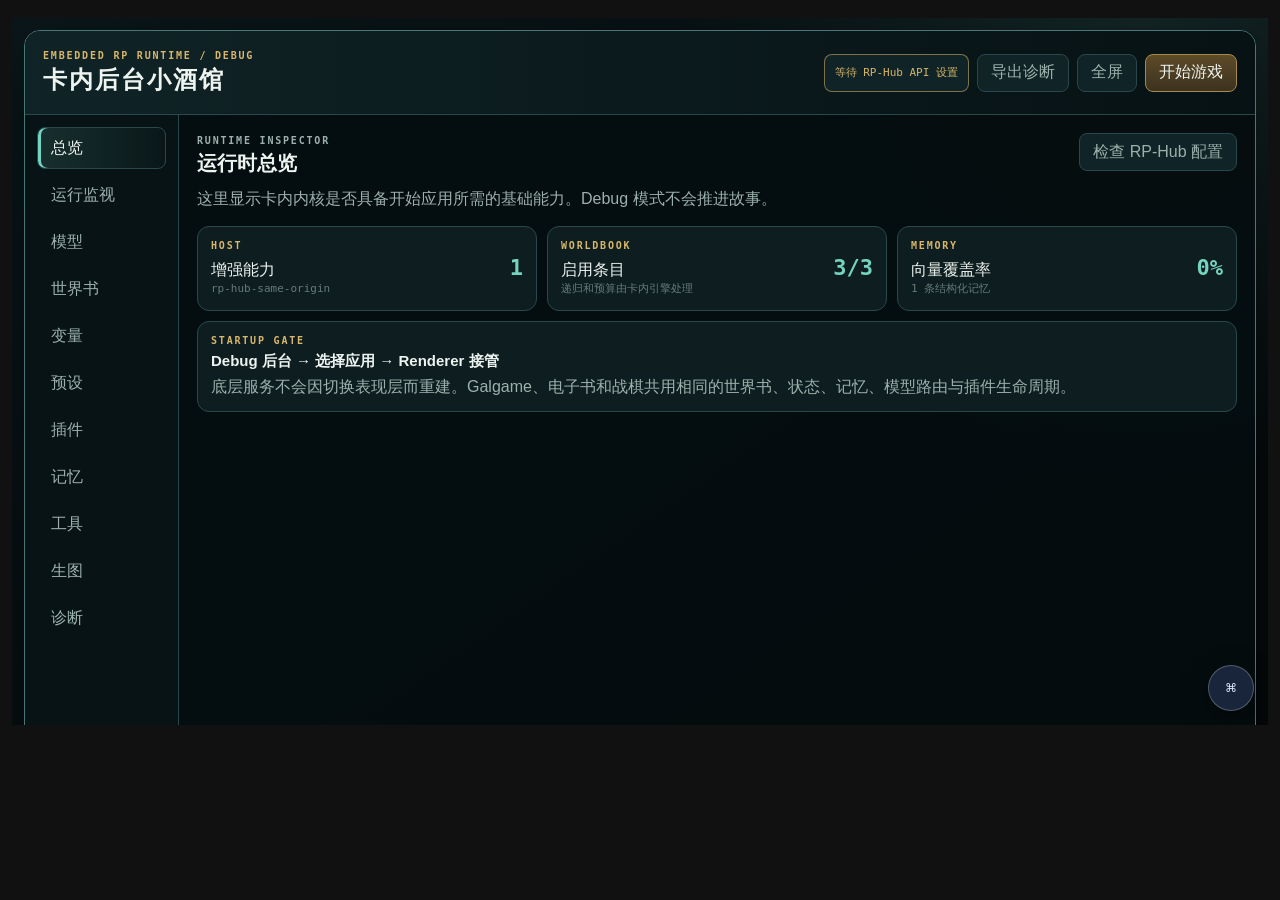
==== commit e2ba0e2b: "feat: isolate cold memory and upgrade diagnostics" ====
--- a/qa/template-card-preview.html
+++ b/qa/template-card-preview.html
@@ -10,6 +10,6 @@
   </style>
 </head>
 <body>
-  <article class="message"><style>.embedded-rp-runtime-host{position:relative;left:50%;transform:translateX(-50%);width:min(1280px,calc(100vw - 24px),calc((100svh - 72px)*1.777778));aspect-ratio:16/9;min-width:0;overflow:hidden;background:#071012}.embedded-rp-runtime-host iframe{display:block;width:100%;height:100%;border:0}@media(max-width:720px){.embedded-rp-runtime-host{left:auto;transform:none;width:min(100%,calc((100svh - 0px)*0.5625));max-width:none;aspect-ratio:9/16;margin:0 auto}}</style><div class="embedded-rp-runtime-host"><iframe sandbox="allow-scripts allow-same-origin allow-forms allow-downloads" allow="fullscreen" allowfullscreen title="内嵌RP运行时模板" srcdoc="&lt;!doctype html&gt;&lt;meta charset=&quot;utf-8&quot;&gt;&lt;meta name=&quot;viewport&quot; content=&quot;width=device-width,initial-scale=1&quot;&gt;&lt;style&gt;html,body{margin:0;width:100%;height:100%;background:#071012;color:#edf3ef}body{display:grid;place-items:center;font:14px system-ui}#boot{padding:24px;text-align:center}&lt;/style&gt;&lt;div id=&quot;boot&quot;&gt;正在启动卡内运行时……&lt;/div&gt;&lt;script&gt;;(async()=&gt;{try{const b=Uint8Array.from(atob(&quot;H4sIAAAAAAAAE+S9aXcUR7Yo+p1fkZb7XEm2ZuYy4Icx7ea2By64+72zMIeVqkpJeShV1amBoTFrSYDQAEjCjAIxiBkMkhgMQkJorftTTiuzqj71X3h7iIiMHKpUwvQ5767ndluVkTHs2LHn2BG55ZNEOp4/[base64]/mNnToIJVaia63VxSW9hbyVgLLNic52M85lXaadwpYb1m/s3LiRy+JHzRQUbVyXWBdv46LudBJbJjZ1btggRs5SX1bHxg0bNolKWcuihpvjmzaLhlkzYRdyMaO9I3NEQJFOpWNG3d4/fgc/mvdY3YWkma1rMup2mLA6Cds0dqQTFhbsSXem82kD68EjtstlzLjF3eTMFHRbt9tOdf8RaMvYuwObfGfHs2lEpPGv5p8sG4qwXjMsvS2QQD+h4ffY9V58EE33plPdeZsfRP3ja9Z8RovdmT7SnLP/BmPF4Hc2AZQERVQBqbtpTWc6cZRq9prZbhuQQNPvtVPNPRavTXtb279gWacZP9idTRdSgL1DZrYBKYaWlwhKlsHiUWEXEDysUa+dPCpf4YQaaejOQj6fTjWtsVOZQr5pTc5KWnH4m7eO5M2sZRI82EHMsFM9MKO81sqjYf/bLa1M6ZLgvYn553KoB8HLmIkEIUUurzY7eDIMXH7gyW78C4zbELez8aRlmHljc9u/GEDdTO7tG4Av2juajPbNHUjx7R2NTUY+CzPNwExSeWPtun9pbKIekeDNrNdj+7r1Cau7CXjObN/[base64]/A4JOWEdisMjrNq7btLatjYrFMhDW8VmjrwQTWIDqZKnOZB6GJc4lftsikNgWRE4qnbKYL4DSQ/NuVvSvSL0telkRh8HWhsJU0jyaLuRDjCTJKEF0tAnpyL8a+XSm08xSu4Sdy0A3gOGkRXRgJu3uVLOdt3phXnHgBSuLxf9eyOXtrqPNQlfGDBKazZ1W/rDF9NdtZgCbm5iadHAQAD9bI93ImkrwgfzojabexiB9Brl1cxsxK3M9MP1a/P9mQbeiHPRe+yaQB6wjGwVGrKNWZzZ92C9k4X/rGTif9ERtpcRnzNjY1gbEkznS2t7SIWqgMqEaSSufR7sAcMSr29K+yeplyd7etKanA/6/tmlNRhsXF4XIgOroLyRq2ryxN7Qx98HY7eulBEftUmH0NjV6R1TPOI1A5zyxtYG+sYe1UT1s8DpAlQb2RDuhUKc6M468nFsV2RFRbRI9Sc3U0pPO5ZvjPXYmRPprfVRVjZz8DLwpLAQ/bW/rWNuxIajdPI4F8SiopJDNIZlk0jbDrVrEepClhbKnAX0UhSaRrnRbMlkbEHs0osGn5qZNm9fFV+KE9k3MCp+uT6zr7AB6/3RtfG1He5dvlJwFXJyQ4/ggImNO8IYfy2rF7BRplBUWTkdTWwQzyYEk0bW3I8H5+cgHREv6YARamOU72pGxgbPb161D9l6/Pmz7kBkZ6hSQBaizEpW67kBx0r4JbYi2jRW7ZsGg07ommRXiurM2qTD82wz4gtK8haMVetHobF+PYhGIGVwM1KXtXdmQrbBhY5vkKtYKKfNQND/[base64]/aYWah8HhoIoVRUUQp5vWh5br0/YNaxNrO2sAzMpm09nKg4FZCuPgYJvZGAkPtc7saOtYz9hCPDVjCKMGDennmVqNM6Glg9p/nVxRDwJpmRyRtEIeSkTjtiq8SHpC2dktG8Q842Y20YxCcFXiMWtlLDPfAB6JX0Q2etMLyEYcJ5LkPVpe+2HWAr/[base64]/h2TRZvwPGTLrOmq0g6n1Bt172iC9e4UaDhLpQRAZmAqpG91YD05jA8YTIoxFv8atnU83Rlj1bRvb17Vv8MOPCx4/6LFkhHHWlQ0tlBC/JDizFqhh7IrEZ5Mq+WCfR9FioOtoEyrAt1o7CYBmgPmWoC2wBG3G5irWesWOYzA5jIALlhYOUcLqMgtJUlFpdEbzR2NkQvs6yqfTyVA0okb22kzs1S55if8jNAWQLD42+lFawfeNgEfEP4PFMh7a0mVbIJFlLX4KvPTFTKtywqYqDP1RWEEMAE4Jh/vZSKvCG1HYiHWl44VcJZyotxpmAmWRFSWWuLgGZ1kOn0rnbWnVRgc0FD43Iz7bo4I6wi2sKDdDzuW61cjNUOu2TV4EXgRKOgIE2GumwA77IIboWCv0zdoNAYUT4Uyubw9Z+7VFk1dtEoVVyPpN/qXEIFxOzDnIKL/HJwXbu4PwvrHCgNsMlKpBbH80yylIhwE/e4WopwbvCqbLeinbPGdufQ3O3KYA6eEoNN1/mguiWTOVhOH6oDDcrAnDqFBAaOXR1MH/b1D7nFFz1H3SKgLn9/jy6yr78mtX6cvr0PeCDdzkL8pJnyJEH0FUe/QS1a1u20fJBcK/98JKJu1Mzs7hq8M9gFWKOpN+OZw1M5XG6AVPOmoCFV8IiqzqCaTSWWheISYfhEPhC8mYY/6SOyQpCzq3UokKzYGE7Fyzf9czHGwUzayEnU9HCzjfxkhEo4BNKQqFAeaVk/ceKs2lC9m49fsNUA2UmmzQsE5eW6XH6F2FteFdhaDE0icdNHIFjteFbdyQ0dcFtPPBMYl1tcQk2NZZWYL7aMNruA3xG0Fp0XF0tXGjUT/1U0PsIcJ0Dfh0gDJaDJACYICZSSwLxHrWbxKxnh4rfrDZmztTnEczngul1yTTUR9ZBoKjbGbftq0ZRzJeyXDUeIK0GIqqmMECy+sQURkR3woFIFjerKsob8Roav0UHWK8f6NuD6zotK/dEGV7bd68OZq1dO8zYqICEN55lNax6JvLKpolIkSeMFPSUvXhKCuj8RFBUTQA29vbcUdlLdnTAcsMuCx/NJpR4CluedTjSSz/pkGQ3zvWhW0Hr20lRzdh5U07mYtiANUzrJ70l2tdwciwixS2uUKv2v8L7SpW5fygMyGhB6SGNpkDVqm/MHr9o+cSDAPF0wmraY0c0h+fCwfosHbFGCK890BXUWgVVaqequGzRKCbZknxsqpgBDN19HCPlbU03H4a35zYlFjLE+s0E8HNjdp2P3V67AhGudoqM311H0vw+UoaoC064kqTkbuoFa0VrnXYzEZZNd4+J1ej/Y9K3E9CHSDKppM0o2gTxNvgDxsMyjH2dSMjLr7CyCy1ak5GyCj474+4hGepGajtleqoYEoEPuS71UdY8unu7mRow3CDWpFuExO1CtkufVsxYpcagAKWy5moh9BZDLJTtIGFvjlzc8CwUhweMVw4TTDoq1XwxNY34pr6MwOhoEJmYFWHr2JffvCEsF4L6KT/ROCqxn3A1SdohZKx1v7OZKyI7Kp1jZVm5Ms/Uiaur14y3R1NI9G2o2+Pyk8Yof3tdZs21LS/bcSTZm+mAXHVZGw4dLjJ2Nihkuh8wPZauZwkai39c1MHxeE2U7JoCNnrP0z8R2TDRkTWNkckaqJcMzo2RSRqdlSZVEtBRuQkbYFU6RIOcW3ZMuvCu+ucWwpV1mHW+noJckXMcniuCfceqYCCzkLeebXZHv0duWXVBv8wf/f36Go5VzEYARDwsDZ2VDVo9F4IY1Vyb8SCRpmIEds2/l4r7Ct1BGN4bZEbe9E2bHuYzkPZOr7l8lwG9hCYTjVzzLMgN4S8A/QtjY6I8OLKLoIfini6N5POVVJwmp3jiwazwJFiuQbva0Xpu7EacNX8en0BpU6Vvr60XoJ+/vqIsXRmrEpxIZ80vLLKwvSZ/JHOZpQb9H/1Wnj2oyGYydIojCCRhh1MxIaWhhGRkB5OLq+UTB7IF4/OGPcPo2VlVw21+4fcLCgnYpOBuhe5xH70bNYqRObnRsYLVljN6N68bFO0pwJJpaGsMdFL62eGOzfnDo2Vhm46Y7PO0kB5amF56Ubx0kRp6aJz/aYzPorlA/edsbv/eHfdGX/gDE24w2fcyfnirzPO+Iwz8gjquFduuy8vYf2hWefNfWfgTWtpZsS9/Kw89dvf+04Yn7UiTD5jtsoEgiAHfEH//LUM0JWyCqpl729eJ6xH7l0HlfBZwcBeRZeRxpffbvK3X4ubjI3VaK6yjaQYaPOGf6lQnYPdwVJduHqRC16BqqNLYaQpKuVTwf+k/cct/Um14SxacEx43krvHvFMyOC+ms71mkFau5UdhCliCvq+RXR41B/3btfxVC3jNWpnqs1oRoUV2B3T+/KnmvqJSDJ4ZaLx5QWuxDTcRs/UQij0XK1qPQTWPSrJZgUZXDnB2telnt1SFSDftKKSL/QugnH7QDs9g6A2PEZsw38U4g3uXvtJokNGYXyV/[base64]/3gqdN0N21/g3pnh2N1RxQ3rKPT0BV2NiqfoukIh7hECKrJALxtQNR1KOcgkU1nmrvsZB7tz85kIduwyTsDKKdRxU+R4SANGes4ooGugj+k0dGxcjSj2vHTiKDGp22b29e2r+faoQOnG7UDp/g/Lx3VWyG1qprbEBHVDWWof1Fh68Dwrb8ylAOhhirmsbYbHN2X1O1hHe7T3xtW6ECeIFM7cxGuUqVdOdyUwz052pHzL8ja9e2JdhNHVke512wBvrMz+W2HgcLTh1v27N4B+nsHzvxIfuuxOrxkoS5Wx3cg7NkduAHhH++GvkaL4R/vhuua6jLAjumUiWcsoElpacK9OrM817c898Q5NwU9aM2dd33O2HnZydnluXPu8LT7DnyCeWf6WunhL6XhF2DZO9Mn3bHx5ffXnbEZZ3qqND1VvHaKRnRHHzpDr9F5+OWsO9nnzI4tv7tWmrkBfRQXTkI59Xq5eOns8tsHf+/rL468dvv64UdpGvyQ0/CjfOdUafo9/HDHflleeL08N1rqH3HuPXbvv3OenyifXCxefO6MnxUTmJsrP15Q4BcBkHHo5ATMOgd8bmbtNE1ZTm/xgjN8zrl3anl+lMF9NOW8G+MZLS+MQr/u/LixZ3fznwqdhntp1j037cxfKM0sOGOXixcfuUNvnDcvigtj5YFzxcVpmLTxQ8ZKbd9lOAPvnOm34BwVT7xF2KHfm2fgh9XbaRF9cQlgpXjxljs07oydgO4BGc7kI16F4rvLpZnzzvRV9/JbhYNIVLl9C8WFC9CVM36+PDjmjJ52xl5gV6fPFa+/ckfvu8MPcb6/9cPceDiY4fbdu5yZ0+Vf7sOilpaug3PHvhp06Dy76k7ddYdwrPKNO4w/YPID1hET7AIktLrjXwBpMkluaeWbQLagg8/3fmDaUTxp5nJb63xufZ1hJ1TRXi4h9d+bTlhb68ispTs9oBMRDQx0w267qAO1EvYh+RueMrK6OGlct23nd1/t/PrrnV/jvSB7/vL9j7u+2wkmxNc7v/rLN1taM1rTnvZtjHjh7M7Cov5SfnAaZteuRmvVhsOhg9AJ8VCn9UuJCKKacscZD/i4A5+2uXf73N/OONNLy3MLy3PPALXQSutEyCu8kWVrHT/UyU6Vw8ydWkfQuPiK62xzZt45g/[base64]/HoV00R25pBdoT5Bsm4IDTr1OiJoq0c6KC+BgIr1wj020+iVapo4geFJF+eAdMqx/aXiPcD+1CkPCHNlf0/MEdSOL+YBwKSv/Q9oLsP7S55IEPbe9jCL9qbRWkLwW7eoyU7HqYltUHluyVBZxOHaW2wx62zlR+AyQUNdWqBu0QKgnbInt3ff/NtzuNvT9u/waNEGmO/Gn7nu937t3rM0cYgI5t7tn+5bcDzrlLHJoHFdfhG7Y1MG5tRgkjsbJhQuijoA0IxfcD7uR80CKhHlZhPaB/82P6a7bv2MIKC83QfDyN7kHtX/pgiIJH00u/xULW5iAMgevAW2a299EYdd6VTucrrLiIiPsXXW3vBQfdhSHEOgxgQz9r6zjg0JNOwly21pXeX0Bre+qsM/IIre2Zt8WJRbC23bODywv3/rPvAfyL8MneK61vVOA9uMirWCJ0o+1UwZJWV3HhYXEhwmhcbb9Zq9tKWVmQtbLn8uA5dkN+f+fxpGVmd2iIkGO4cwPFx/O/f4AcOBzfMPxe71KkOP2T7rM7HzCI39a1UomoKYDnXe7rr4FNdGET3s8Ns8ROLhaT8LtBrcwDkea1xjBbWtHHI3m8RQaLeRwzm/hRFEhPzsTE9aTlVwpYEalcvOROZVfbZLhjTUNXIcUc38BR2/pCzsJjM3Y8X//FGgqbiYiIHPZrUDTGVrmrkMnExE/DoJHxXontOQoa1tc3iTd2Ap5SZsrstZvZR7cSzdlMs3I7Rd+qAQZcoEnFSydVRcQ6RSzr21raW9pYA6q3QF5ZUDu7s1aXfUSBcECCcCCbOSBAOHCovZ4aHee2ZEDtAU/GynkTTJlZJNRDANoxg7wX6BN8SmdsYnn+TH2TvCYQSuOFLOZ31DdxT4QMA6eJpF7IWpiEsqlDjoaQwvT1bjn+4F56VRw/7ev5EErbzqRVtWu9Z0rDpq1yr3e23t3zV0sP+n29d5pJMxW3ElV7X+v1riIueu8iUvLbWRDEvt5VbX/3CViAFC4j4DoFPnAQ+KO+zikAw1EZX+dqoithRl9nFJ9H9hI3wOD7xLDHFMcS5QoaaaFgIbjjdhpGPKqoTJHrXnxv7A6/t1J0nhxTfwqWV5yLpzPYDi93BTPCympNMllQifkfUnirpb8VabteCsnua9/vldNUoLd/+0O9XqhVr9deJCyWAcw8xZeAzlvlu6Pu7XfL7646A0PF+YfFi8/ZmXROv3Smr2HM612fMzkP+hTDYbQOztgTjk0CAzjTNzmK6dw7h2HJgdfu5UHo8+99J+rFuIx7ATQZyBWRjm8PsA0exjRTGFOx9ha1AbIISNJ0Ntw4DrLpe+4gune1ThRp0bGYKyTzO9IFxOJ6OZemKoB3A+IjwB54Wb44XZo5597tK766E4b8oHUUXK/EAY6HF6wqwAdG+HigH7Y6w5CX+i8WF8+745ORYEOTAzkwFeI9VQD29/vx4E3YcSsMcPnaGBjW5SezzrPxMMCBNkFQA69rgrW9JtxKvzoMMOqRkUcqTOTeul+aiUJ1RA8hTEfUqWkOG6LYVHjiwKiiQHW/18rjDVWahszFzdTXVgY32jrkGL0mCFhV3CaLUeh9VUh00/aiVhfqgcVmpeJHRYu1urxWY68krGnfCqVqBBdSINrbprh/vjj/YGVpjRd8hUthmBxuNgfLwYTq7sY9xGNy5WTNeo9EDENuNLa1tXmFusjOHc2BBjsAdrJPeAsc2Za2LjSsicuxT2IB9F89w12/3wczb+kJVAABpdIpPP3IdojhXp0RmzfzF4sXHxWvnXJvnHQeqU2RE4pMS1P3l+f6Oaet3HettDTo3p4qPzmL+WqgF+bv6cK/[base64]/mv5aYCDwfKWVMvN02RUhvVQhrOdbWtOl4Q7nvF2fxl5/d4V/dsbHGVrt+fxXSWPdfRBoC1UjZPJ1IKmHQ2cph4eCMXcEd6nsP3TfPnXmiidGF8uA5/DE+g0KGZAsSRN+C8+xK8ekDMD6L01dANrs3blWyIcUnDfYK90lUERPRFyFrHbLZU2z3AEY3QQogn9EMWMkiVusxpUh7QxtnihyCVInpE/6llxrn/YAzdN1ZmPcb+F120tqRRnTmrQpd4r66bx70sQWkZfKDWd7U+8hVJEPV72EkGDtCgpVxU+9OPuG9vxB76eGMlZHI+SkBRcRZaTCKnYCxgwMcTKUPA7N1r7xEQE/ZkJZDsgXDY3c2nUnnTHIi9geH6EoSxR47Lp5leTbTveKgaiGP6+sFZlAqv0PyUQCk/yhYuXygzAYspsATORpGTc7fuVzm48FZFGwZd/EmKV6Sqt6LX9cwvQkJSZPu/HdLM30w6QbX0kwiyvCmA+zOJ7ky2gsNO2FGqjRGjeNUHsu/GspswgPjJM0xmwg/V4IrBRXNhOcc6/IQ/2G+Vl1gPItiDlYKm0v9BiIMQ/H1+4PNPf6v3AULBuwhSZ3AT4tNbjDCcU8ArKlwz0p+qI6hTdIyU/XGca2ir1XW+o+CTZ8SAQkt8IOj4CRZDDO0+Fv0H60pwuJp9WvpV47VlpJFXxiBsIrfWqluOnjShAa/fNrUFsRWSER+INZSYoEC/UVjKSRx/5lIEtI8AkseXto7QojxpHz1lmGUCm6u1gob1YJVgl04GAQNkT46HZF4raRT/k+QJ1KZVRYHpOVQHIjNDHgZYn5PUfqBVBjA8PLR+qbAS5FIG2xTDW+rwt5KOBRQJFZg5rUrEa1YkXQ0wUtE4jldRKSZy9nsLofwyP8oY7MqMXe04T8VQLHMHLi9HLv+wD7i0AkI3O3RcNQu6vifleksLmVXE1NyNlvI5ClcX0/bUYitUMcRY+mMbFPzbJopWOCVfsrJCdUCsGm8LfpeU+mpNiUmeCJyBK2HSIPx/wTRoezX/06eDyqkleYugPhILL9qS6B9QyVuq8LzlTpbW5l5lcsfYVdE1ZexgBqr811ZtQg73ohoBjPOPsTMzIdY0JL7UH6WRo/Gz2K+WlAQuY6gXImvA4ZZyP/6/y91ryyzBbZIq8XjlpTXWQtnyUsc1TFe0bqnNiFUTb+tZCMSd3wYiQmB3YTbxh6sPDcc+mMrCyFLyZQPUGC01pAxgCBhVSEkvXkgVBCiz//PKBnl2X3gRBnIUHzjWICNFeOuapjgQDJS8s/pXYu5/HMGkNGb34Fq6WKuqovVMgvTBLu9gZXFQl4FNiMFxiRLszGGMEZzlS8mFcEeYaH/QYj3hg4GxXxT9ja6vBkz8Kz8lNOJz8qMxAeSDiStMiSctXnV+yJtIpV4xfwQtTnZkrXwxkMaVFUVseD/W1Yy9kRU8vKZ2lvaWtp88WJOK8FQ/4q7FgJDgXhkOsO49pfG5TeBxC6At8WKQoelOcrdQ9DQOgK2hBdeqrQfIxGSMfPxnpbugplNhBHxHeboGLuxivFNoEotaNjwX4UGmkUMpm8nTC1qtNLk8T94JjM88x/Fm5zhXnldvvKqOL8UOXdKaYuc+6aouQe3qAITspDNczE8vm6pWA1dOSHXWRV0Zs0U5nKgPKAMuhjGeJI1Tx0YilJ6zVQkC+zZ/Y2xQ742xMbP8xOrxMHmD8ABp9nJ+fITL2+GLAkZJuzN5GO96YTddZQFQ0wck/5wlAA6es1UArcoYQGicpp+NGGMlPEnKwmC0HCmh/Gc1/nF5YV7q0RMe9sHYEbAl4sxgCxHQyTjx5+Gl1rRILMXmxVCg2j4q6hh/NW2DgMi3N+mV08b7e0rC4cgBoKrrM/Uj4haJ5s4iumm8eZkOhuV18BvjW/hreGMPHK1LfPVTrfjA1a8BjkfYoZaZ37Y6kwmeyOUn9X57bffGe7kU2dylvMFyn0nygPnVjvhtR8yYQJK8O0HMzJdgcHHWSJ0Gt2PsZdukyjfelm+cx5PVD88XXo4vNoZRmr5FWZoFhJ2OpYRJMw3RcSsri42tjCmiolcv4N96VBSc7fK2I+S7XSam0/urXrO61c/ZwIpJg9BfJxpMtE3g82XoVRS6EZMbze9MXZpb0Iz02e0vq2p5pkIVhOjBs1XNZ8w33L4KKDWfsf0uws2Juh7y5zzEPANvTO+8b2rioINq0BBrtDdDX4JpYLrSxpSyb97jiofpllmAcsZop/0nSyrOrONq5hZYI3EI37j09KewSEQM45c+g+YZyqdl/vSYn7feyVVZ7dpFbPDUXLebCKWSxe1H8iUfLFGc+6wDQabpTHl/yrY8YPGbn6/0rQ2r4YjucsYD1nFZPwY89Mv9vHm9lcqNb6n637+iFderzBB+kBXrRMMqQi/EaRL0pqNHtvszpq93gy+xftfDtMtMMbX/HLFObSvYg5iQAQTEyE+lLpAHPRaebrNJ5VI99p/0ylst3xr7NHfVp1Dx2oITfafq8g0tU4EjU1wvjJ2Mp3XFgGNzB2qtCrga1cBeFgZBf1mjUsiZVpY633A6tGksxY6MZII9Inv8b2pOvl1v2vyCEdMnLy2ap8d/RWxCKEJvJR68FrieHop4cWfDF/YjTAhtpC8q+V479afuGzjBUj1XWZgcyWQU0gX9hjiWo6rr93p33y11ZksL7XZGRhynl8q3pvnfESVHSyODMnbRTApfPicMzTonrujkqwws9PXPe1H7UoQhgG5eUCAmQmkTXu77vUdbR0bmts2Nnes/bGtLUb/ft62Cf7r7zVvJsMJ1uKX6psPDmmZdvDf41+sOd7Y0PgF3RYlruSp/fgk+LuGmYeCzgLVkwcngS4wBArw7/1xe/v37es3tLLlLKCWe4f1Pfl8Jhdrbe228z2FTgwjtEa3SNpxK5UjA2aH8dW/Nn+/w1in7GwzYWbyAYrOpcxMridNhwxotFxrNgNjNKe7uuy4DapInPxo+Xfcy2FUiCnJKru5BkwLSZOnJm7LMuqKt1+VJ8breLQ6zC/[base64]/Mwrnvldml6no9XsAfs3rgPYBh/trNpaLqDPpWDP5Lgzlnw45vdP+J/LdwPgh//67CVgj9/tnttA/seeL28cNl5+5L5rXxykQ/wuWeHdbzxvIG3+couROCnnxru7Tln6SS/+ynVbCzP3XdvvytfHcBLuN6+Lvf/5kwPcTfOuangFVl0Rdfy0pTbP0P53HggEPP6Fy/h+UA+QDI5707M0IDNBt+XxevAuf2Y7c/HDS8+AvhLM5QPTscN8YwAHeIvLlxwb05iYvjlWR6MTweITgV08xdxwJNjxclbzvRNQHVx+DEQg3v7jXvmvjs5XDzztPjrGbfvIcwPxxh55E7O6+cQSu/fwsz4+EHpQT90xRfWiE5gHndm+aovMTCTC4O/vHQDaK60dLP0akZ1UXzSXzz1uvTmpTM4z9MtPbxbHhwpPTzlDE3QYQhx9AGRSScw8bDl9DW8rYDPUsz/uryw6C0X3m0wOO9efkssACBM9hUXhvBK6HvnnLEngFb32V2gdjw3Pf3WA+Tio//sm3SHzsPaAwjL86f/s+8GlDj3F4FH+DfQ/PLc/PZd4mnh/vLcGSBzeCw+G+Zzn2Le3CcfwAW2cm9M8YQ81J0fKc0MC+pYvI2nLiYfSVLiqesdXV8yjh3DTIjjxw2n/5o6bMqvgbF8NUozr0ozN9Rrd2wMZu29diefuFdHi1PTpalHpffvYXqIi6WT7smX7stLYmBnbAYmyE3LN25qnRMtodyYgv7n6eAKnoHCtTo5UFx4gnRNZIqa7e3r0vRj4L3lhafu7bfuuWlePeBlWHagUby2W55goWEfnABCXp4bQdTCIp0dcMZ/Nf6yC3u//Y5uxoMfg8VnvrvokBj43ArM9vkJlEEkuegOvae65BLUQV1xZZAsGskSCZWvvii9Oe/0j3kQicvy+t474+dBOSM50cWESqzRDxQRtHy/EPugoIO1AGQzRMBcztAC307uk9dEkD4MMGUglmduAJvhYbPJR+5v0N0lZEiCHAi6tDSrOKU0cwcEruIXxMnwBffyM/fFsPvbHEMgxB5hRhD6nOA7pAFaNmw4MV3uu+bMvPWR0bVX5ckX5WvjpStjPhpliHlhl9+eKV95BbLEOf0CeFvJLsH8UkoKmTo/z5cK6nKQBQQIIbqZELEAHFxaOo8y5umUIFyaPw2/pTVSJUrdKczUOg5srxFWcqQSLt855b585AzcN/73G+MveCtye1AvIwtEaGVBtKBrCaU4odmR8uA5oH68v/HUWGlpYnn+Ok/aGb3FggCWA23CodPuzXFoi+sLkuLplE4ZrGiX554BO5ZOLpb7B4F0kGGvz5avvadrEX/fPLfvCs9SpZVGGSDgeIFZAygG+x4Mj88+Y8gUTJ99pimckDqM1H98Gw3347wfcu6hZCvDooOYRGIF7h3Dc1F0MBwHInrlw/[base64]/8rYMJ586IWnOG9ueOjOFe292ZPR9vTGokwjyPyNPXDpguTc5BXlf0F5CpIXWJ1VVhC0FntTr917oA9MR8lb1O5rsMHrFQP3jiDp1WBA0BqMi6+3/vH/5uhZiZGLTJ/kVmerVP4AUsb+ynV3mJ89lkR2P7ZHdDg7sSDzz4DYeTemCwu3ADNCmtemnlWetQH6+YMYV8g2OlM6mefuRffO+9OghlWunAKb0Om5mgkXB4sDc+TIYhmJFvcpNceFBdOF99dcAfuoMOpHVNuZTEGgpmNR3gNVUsjJ9C3IJ4XVAgScq6v+PSiM/cAykkQdNAMrr8qTiyiGfLkEc1geXEJz8VSMQJHb8jvAhvzZfHFleWlKwjE0DgaG2DcPB9Eg28MVPKsM/HImb7KQpct2eLFW6DC2Z5F0b2ERpJ2oP8+YJBHRM/gLWgr9AygITwWLz4t919Qj6XJSff1C+/xxLB767lX+cV7d/aieixPvXbeaV0NPee24FYAup3LCygZH150Hg+TWX0daA7cevfZveLzBYH9K695vdyLb5HtASGEE8QwT2r8HNt2QBU497m50sN+JkFGCyEZqA/sOcILlwKKy3NTzptXiCaYw120bMtXX5XOjuKP97ece/iq/PhpcRJ9xuKN98tzc1jSRy7k81NkDY0VH4se+Ef5yTX+Af91xu5yn4A+rHzvMvwWo/xygn84FwdR1L196Q4t8Q8e17n/mn/gq4lLNCKMgnKxNNgHw+GPyUn4Daj0ZsgLrmbojv0C3IS6aQQULc7QPf/YvYAStTR0sYSXVfcD/YMZQj9uOuNUMnaX7m7oRzn55lf+IUrODvKP0glyWC6Qyz57CpadfPcB+M1TxUIdMqY9BZlz5iRoY+zi7ZL7GgGCkdxZmvHiBSAS7GVgoDTVR/eU33NHLiNSrwy7Z69jya9X3cVpLAF6o8rubxcYCLzw77cRbH75KscmoGdn7FcJzVpkN1CNQAkgmcCyIHYr3ugDu5a5mLfsCSNP4cc/3g1xD9jV7Cvn7uw/3hH6Hz6At8hNVwao2ln0K2+echbm3ZuwSq+QPXmcoXl3qY9GX0fMzt4x3fni3jhJAIBEF+4KHoIXYoRFDPSj6hYfLsACoK3MHgQszNwzGFo6FE/Kg4POGPICuhXP7ot+rrxmESlkFgilqfuAXs1DXY+AOW9fld+D7TSEfCUwgxrpzC2hjOeetXc4L/qdcy+x16FxaCB80jO/KIG7vDi6PD9KFREFcjJYi1xYDFYM9Jem56gKIM0ZGyGpPsLjC799+q2wkyI0RbQ+ig42VtBS4Au7I3fAOI1STqC77QPZdGenlT0KwzF2WzGw9HwBFQPr56szBgg1qT9BrMHk5JOKI7D6gbrbd7ECYE8d3kPt7bs44A5KfnnxEmnN32DtMI43d855f4XrYo/uiylwPpV9C11C96D/[base64]/iGsJN64wloeJM/[base64]/87CKfXojN3Hr1mA1qFukTjAm3523x15W564p/cAr9zRX6AQKAX9ubODxfm3xC8U8rh+u/jqtgcJEjXQyNIgf9iDhYES9shU7AmSjmLRBCLPvTSEptzICUl43JPAr5j4HEI4dJnxiJATeHTBELIKez26matq0gYD6NdRRjLULy5c5Q6dgZMAPwgTZ/Ye3mdIoUolvTFMeu8VOqMLF5zZ92QT6AAKCgbztW+C5LnHETqk3B9OfmoavTcRhkGgyBTDpeCrGWmbgoK8U6fdm68RhHvXcHei76EcWRK+R4sfgfb5Hke0gkauOAO/ghFK37oJ8wFmANmp7gP8WR1w50IXRrqvh8AkA/0vbo4aGwex6I969fPujTPwsvgSKZ3dQHZVvD2NhYfu8BIGoOaeoaIcHyr3UdSH0IUCBzyv+2O8/hh5obAZ7r+RQ8skwEEgtBjZk752ytgjIq6GnDOadOUXk+6rBQ4h06d2kCSX539Bg8x/UxVG2Tk6xMOi2B6Bic5jdPTdAzbT0AQevY8ZsLMXURKcXHTfPMd/hy+oygjpyQEwHvlWNdyIWryALDN6mhwAil7R3dYKYeW+YffMYwqazQIicbf95mS5bxz4tvhwpih3pso3bjv35px3t4sDizgEUOLjeffldXfkF20OM2OlxWmONADpotEBk6YANfIWTb00vkjf3znBEojMZlRYpZlXy/Onlxf6lt8OkTE/CRTLj4GtPdBc6L3SK97mY3yDNciiQfWj9v5UfMcft7h+s/jsYjjGKGcz/RsACx0LvSwXEvfvFl5zdBFUJpjYKCaWBjBSNDaBCnbsSenVrdKru6Wlm7hkw+dAojFiPUAuvcL+KdzEXjVO4u0t/S1vzuHiLk4iwimqKYBTWp4pg/xLsZC8J4lq+OkDoHCgdi+2KEnBYxP5uSXo2tvYGBkRcz49QR9CerIMXu8ULMco+S8UwQSlPIAcxFSMTEQ7nwI+cJF4vYWimR8tX1oqzgzijipS3wmgFffplIxKLZYHx9Tnqkp3ftWszdH74GaiwFtaLF9B1618og9cAtrfeUObHv1MYowAfFRbvog0j6oFaCKod/u0c250eQ7M6pulKwtq7rBmxYVn5QvzeOvY9G+MdB0zvB6MGXfgTvnSJDncTDJj4+Bh8uDOzGm6soxmCos5j7EbDCMTHYEzVr54xlsJEavu510itZzICTyVsWfFe/MYZGJ2IrrH4N7QbXd0GC/UJS0j9MTsRXcW3V11PRo41qUXZ/0OEiwSiQLetxauyeRTEAv0PbBXvNfGFAtaLUxxYCDDSIricN+VamI8hiZZWrqqpq3kdGDCPE8Ow7DryXQD48JyO2Pk64M3PPYWfqOYmuwvXrqPv3k/9uywEPzg/V95zX4AQMWyjgW2nC19kUxIG1plmCTr5OKtZ6gCAFag57evAZEICiwaIag8eJZFsGCosbswBuKyf7I8tYTz5yGXbvJGgcfkIyPo2Y7dF5KXQhnumdPIU4O3oX/+IhgN9wx3CSnswruYjN/S7Em5qwBS6hFKXg4YyhQOdu9YnwBZins3r/Qzk7FiwdvAS1N33UnabTizBG4P/[base64]/BYMfKA98fb6K/UWdCI4EeQjUOYFmnz9OJ9LE2yqA4WjcwDEj7RwQmyTUSFjjdcKbSHJwJ7FIIWQtj4ggvquIHeOj3pxYdquRy+dPl/B+kNXd17Nu7PlWy9xy/PtS6SWk2PQoZoM+gEsct4PuW+mwhWAPnUS4MkA28DCcsPAlJTlISxzsdpyGVmbA2vq61m8/coduYozZMomGcAMA+VI8aTN2ff0tpBOTwD0/9l3Ef4tXxtzzr3k+XAJyobxUb1Eoay0NIFeoLBPJVWTWFICkLOXeIYBIFEU83YrgUcJU/dZqPI6kUtB3tO5OyiWCAXMhL6FBe4UORCcEgEClzSgJw9o2sCQYA9w2o8+c15Y98WEc+E8rxvqq8vDzi8TIF2dqZtgsznX77h3h0sjzxkR7inMOXLOjbhnzonMo6uvYP7Y7eATjKBOzjrv+5bnRoqgZsaGkG/fCrRy/2BHcJgCd8zBJpx7goQwddZDK3klinV5gqh1+jB9RCgFFIG0/TH7HHDNdZSOxI3X/msociniAJMVsUe/T/MRvCkYEn250wPu7bkoJ0r7guiBeDqLftTfwYqnDIvi9Wn39uDf+86D8aN1Q546JdYArqYfs1h0b+O/zoMTxYu3fFvc0495o3p54S5+KodZR6aa6fl0gHaRYEQ+KfIPaFgtww6NIApA4U7D5LAySjFJpn/Mub/Iv8tXXzj3Bvl38db14vX3QmYAzq/fxjQdEty0bYDmKypizssbO49bPAunUZ94SQCEEB6YIvW/EELaWwzn4ZniwhB+W1Tk251wZm5xLqewLbhR3wAH6cCs47wW72OrlLMC0kVJMn4FoOrSC+Uq0AkFOXxSbWkCjQ2aDuBZBjg9qYaxmaXZSva5SCAAppj/Ve4M6klpmFLGW2GUM4oOAaUmodQCJ/F9n+cWcIIpZa0pzYie6vNLAf2otiXROQAnaP50aWlUeQNC8vad5WxGtgy0RQAjFBTF4+dk5/EieABP3yveAlvsEj5efB4ACbwId/JWwI/x0jFhdrMjwgEawG/QYoYKfVvVuXzKPTUGMCPj3vnVvXLbvTEFlgpqgrErFBG750y/ZJ3EdYTtNnOD09TckbcgYCSCwVUsPrvMt53jluT4r6WZU8vvZnFLBqh/7gzggL0ThhHMeNyR50uMOS1n4S6ITnJfZsAuYuPSQwNNZXluVMUgmAeAo2CZURhdnXFfLSA/n7rFIUKkjBv33flxuV/FeNadAAxEUZyPlQfa69OAKTR3S4OvaMf8tJDbbGnRR4WRf+/fxC/LDF1GloclERmOckW5FKBlf4sySHhdi5dfuCdxC6x8/375PmrK4uV3xSvonTgzvzinEQHFVw+dd7dps3QKFgnp8twM8B3t3A047557OT0TT0CPAEcIv44ihSgQFp87F855yAMaw2hIvzN0z738DJpLd0pwB4Ergi3gZU8+Eh2oQAC1Q4ZeulG8hKkgwtymzQRluRKWl+dBIZ/mjb3inVlsPXqmtPQrei3yFmsvv/HUmHtqybM6b80XaauSacbLF6WD/NgDweVJWNb5tGmGlMMm99wCdgtrM/0eSJXJX+M2wcXo8ZABqDMc7q0C97y/gpJgdEGFadhpQ8VGIBWvXCotUdSGyJh8sofFyyhClt/fKP2Gnpw79AvIawT+/iKGoE4uipwxLYyEUasrt4vvriL/XRrAbBEhGHwyi3ZeaLcR14MsxAu44jQTPl2C9t0EfqmZDNpL7ugdpJbTt1za4lZAseeBKTAU3OUoOoCGjtjkMPurOOKbG8UHC5z4xKxDqZ6CS4gG3MknbCmiuwH8dhLckNPMMSgCKOBWJSrDIQieh2cW3gZldRuNJt3igjUT1jRl1ypOkoaYT/ZLOabCM1ACwrM4v8QCmTafcSfNfXYXAwekuFgRsYRSkRs+aUArwUPhJDg5mVxQ9/oSiix2nsioxjXQAo0qZCGQ5580N5T4Fdtw0upgPeG8euzcQPYXj2PnKbYoc+IHhQsr3t54AEYw7xyj8Tbch/bD8MPiySFW+rjKrPYmh0uvXzr3bmFU5+avKo8FvzsxNyUMtpD99HF2f0BuAihRBtue5m9/+GbXjgp2mmrKor144i3I++LCK/dsP384jA0qjuHz3EU8V84apE55Ynx5fpSFHeJNBBD7WcUiZdDJBsrJ9DjLU+1sZUVpdBBO3AP8gJpMdizV4QdrNs/DA6YfGdHirhxVvPcYTQOiSrLh6BGWcHzOeXcJTAxViO0vzpQHzvFiU1rDM452C3bhGBmnagXkGyWLAqzl/guRkdDlRfxMvIqELs/fc3/rx/4pmaE0+gZkI8kOLY6MG9LPio/nuVvfvqJYFnFwoF8kh09PcQa8nttJqMI4DYfkMLQ3+USYriiFz/jFIoui4tlJ97czJPJmQO0p2ce45jqsu8oXJ6AOmg3URNAESHWSeoBz3GE+dctbbF4UWlc2j3E2VA38/NL0vJKMnNzOku7dvDN7nnGDOhKE6vASUJcaQaQNsnDkdHxQj5SQyIEiRPDYZdWD2KYRKYoUgpk+W3w/Wnx20Z0a0uwNAHjketSCk1NzQZCPPIehzADc/QFtDE2BpsDFmCDTcOwKGH+eFaH26sl0wdD3xDnwc9mowHIyV9BGnH4sramry2+fUxO0bdgEgFEwKsZHDsDl7DupxKvIT37C52eEiQ5G4RSm8CDe6fMVnr3//AQmw9MeVLlvvDz1FsgUmMyzQHjrC3NjiiMzsPSULYOTRw23NMAeDhhb5RsTnPzkDJL5/A7D3MgF4PyosLCyGfz4VWSOfYLZcOfX8sJVFCUkp5SJwuYzyw69jbClwXJlc1pZEs6rQffMJDKLVGGY7jdwCbHol/GEPDC3SkvnOTDOHXgWiLRJ2ALB9e4fd08+VKaISqPWg9BKSbB6YIdTmRQokcbE7rvIw+G9aE2FiIDSezTztKDYWkmTmIBPNgT7aM7Q4+J1zDSTpn0/K2w0U4XPewIzpRaX0Bg9P6gzd7mvr/juMdM2b4dgOn8/[base64]/PsaHkM8iHxtExBYKluQqrUKMuoGv3ykPGeXnwLFTG/fgb9zWJRlv08hyPWA8JBsazXi2gm0K72tADWuYyFKWHaUQuIBl0/3h3Xa2osEPVpiBHTN6+BoHonhnQ9sc6JHpERPb8IuZivXwEiy7icmBxvrzkjlwBL4RLijef4ubFiwfliTci0EFOZXHyTPHxkmgFbivI7MlZ1pnM0hzcYPnhpZ+QkgGTUcvVR4Ey8w48VJ5PuW+h9P48W4sc0kVJpx+oGr2FPOw/nKmHKcQRAOJbdEJ8fLulVdpmH8EGLD59ujxHttnD2SgzMN9jZxMH2PqkP3jk3z6E8bvyxD3FdhxFE4L+HlKYOBKsciUenFhevKScGw5EqYSph7PO+XeMUZHTwnFiDTg2K3H2FUEKo0M7Gb4KfMyfrYwP/tbzPwsh+uh0fvU20CAGTfA733cNL/uPzJbBwUATVohsHvEBcg9rlQH/GFTE7hIZjpHR32y6x+6081bigCimbDI92RGl4+Id590Y5TmgyUnHaTm7i16gmOi/4D4bJh3yBMwWbkmnsNW2h9xRQoH36AmqLdoCQbmC+w3XeAODtqXwv83NnNbJBgGGlEau/1QHI/xUh2niZwf1F7jz9fI6LJ6soT+U52+UH0zQA4qY6yOlO2c4dxbly5tfyzem1GNx6ZL3+9bL8vvr6rF04j4YlNrjsHP9jtfPyCUUDLdeOs/[base64]/HpNE6GZOO0O/orYAp2z6ZnligNNCKDBM1WWEU+xo0nkszu4tvT/pXnmM+VjbdxmoAmDWnFD45gVYq7qwE31dX3LP3WH1gdl44PJdnyufWOAADshK0QmexTnvgmdHcQ2YM5TzhDmcogfmGSxxiGnxAk6eRdaQL6eCv0WsQ8+fQzToQgvxkeED4pvEWQs/1roN8LpFvOjKmt2U0k4HKknbl5YuYkKTxJMzdLo4PIgmAB8JZIAoT2R5blS3dzBpEcxhGdLCPbX5M0Knvr+Bh+sWp3GT+5ez6hQ6JnYAaq68BhR4mTMzMzxhYQrSboG+zQuc7t4ax50OGgIDand+dcaeYhLQ7HMUN4/[base64]/Oy2ewFszPV4phDL0WKVjxc8NMCrJczXxUl1eYeKe3P4RG6dyIlJx3KUT5OwC8JA0fSYd8WWpPRPRN2HJ8JZbmI+HJB/dg/3dib7OOCDYk/[base64]/midPEuQo6XiWg4BRTInuUHo/ngWU4RogUwZtfD5dYmOiyRTt2fq78YEjf03OmwXI7gVHu8dNMBJgb/uCECgFzDjidpQLycIbuRRzAwG8pk5NTvDSBjuCFJyItTZx8WPH4vDxWQiNtgJE48W6SQsccPx0cC9Odd9OOzBv2wvycq0W+o4ohC17xLtvZCKilXH+hi8mP40AoG5mobUfelp5j5KX07AE4/jgIGaIUFqCj9ZQzpEkEMigQ1Y9fEi9hbBT1e58wzl89Kl4+zyTCHIeIvHwK9xLvneKkTKhcvjKN3gHeezRIOzsE4b3nIIaQjSdnAQ3MexyMXF5i/nwL6pvYDzrADV9yNUqvXsFii/0RFlFIlkIK+Zx0Pp1BGWTyCPYtEGPPLkJnSBsBgPrHig8WAO4wKEA5ASBUHsfksNoe9o1NuXPOudnS8ykkC7n1Ux0CEBn9g1VQEgWHoG4wCIq/oj0hTl4wfhYX3KuYKeJeXKCt1H4VCiou3HAnMYTK4cDqcN177o4+VERbA1ziLDjRu4oPcKK10B/QK2sCElkUSsJ8EAwmgpgmcpUHT6pAVno9An3rOj4Mmaa56diAZgmDAg4ciwD+5YubcOP6bh+mzrC0JkFT6WQCxm4uYwBRSFS5E6Y0r56UT/vON4F1JDav820Y6kPdMrOuX3mDiB6wrHm7UMsm5KxEL4uN89ypHDPGfAnS/ehETb/F5HraDuUNRIr7nkNoVRYO8SW75mJvgPQs41NDJqGJrzAqX8SzSWwkTE2Xpu+xMOANCT69xsoX810pnV8ZVeUruAfEnhFfsIT3FNLFhOxCyUx8ccPSNXKTZRYkB/zRTJW2U/ERHrkVJ3G0C7f+Lu4MIn+KB5X+mDfs6XN6Q0/X4hU5T7iRqDzsqymcUJ9fuFr3c81+usHvsJ1KpA+37Nktv3fytZk3WzLqLr/A7X4tvWZGu+mQ6zUZ0Il1pFG4s3gpYDadznMT6INrtSAQxtatW416BqPe+B//Q75DD5jf8aUa9V9QV1krX8im1A2XfM+n/2LCeuNzYy99zKqBoIDH9saWjJnYi9+/behoMurb6hvlrY58E6g2qHzB36LUIJUvMj1mzv/GP4cvjQZtsl/KF81YWG/E1HOukMHPuNU3Yhn0liwkvEvjxYfb6QNczYxN4zPD+3CBuoVUgCGejU8AEt/FpJGfqJcXSGqXT8pX6it6omPxzDde4hocb/zdd17yBxOADlLWYeM7oJ/GL8SbHhvvtT2KV0bul2U56z8KVioOWDbaZFnWTB3EDo4ZXXY2B9C2NRmpdLYXv9uCX7gwkiaWduDny2hYBRfXsv9m7RbXujYcMpMFS5Kq3WU04HeI0l0GlfPSpgq9nVaWyPN7+tli5/6IX5e3ROtGSZj06CPVH+hzRi3ElthzC5DPD4dT4pNGR1vQ5W+g+TQZApQveX776HE/kAc9tjDotAa+KaVTDUS4Bn+Bwso2ia/Y5OSsxCNyr/j188/GseNfBKcsOyAyqpcDAIXme7Lpw7RcP0LNnfgx0Qb+7oXXpreQyxudlmEaXsMvPP634kDT6opTZt3PP5eL62dHwb74oBhVjhPzpil55TAVi0Zihi1UivOsN1Pp1NHedCHncb13p2+YHmQHso5qlE4hz6j+iSQBT+KmG8EejM9PmMRxrRt45iRbgE7EC2At/[base64]/LIvs4S+LP75Juwc3qf9A9J+A3HAf8fcmfVw+vTrvwIDZu5oKu7hweq1ZX8Z82gybSZ0WySHhoCFwghEcBcKACAjEK+HG0ICC2Vmg8ZoumRqRG4Bvm3J4fXKelv62nJOaTFYoHTWaMA3Nmkx+LNFoZUxgWWfbwVLRa1AHvSgd5O3edi087LNPnt/i+SQBjlBibPjRpw+m9ZAUDRqfTBYLEmOSbGpdUklTfJT5EqiUjPUffSjRbzGyYsRvOU9ri2z3jHgt1ETFVRoS5C5kVD9Arqa1UEuFkCkspBosjHxV5YmCvxhku/[base64]/ysC+WY74nfizWNyR9rPsq98rQnjUZqrgct7UIy6TeEwfxMNQheXr3BqHff6BusgTwN/wIgo+DHkeyc5aOsXDp5KKBzxOcPYOREOl7Ava8WvtB/Z5Iud2qoT9iH6tWKY5MMftkUzDv6AIrekMESDWULMUBLHFyE3PfkZaIL2ZwA3zHdrT49F6xup2C9/[base64]/i1IrRYzkQCWoDf1jVGtgPiEFwsEAN5yb70uyxnGFl58Q8QOvgi+joaaXyrImXLqg6aA4vcuFg8+dxv/iZRU8qXi5azVC2gnKfyttHzqD1pHQTrjxyfTqT/z7ybyBhq9HuRicQcN2hvEkl92cPjJKwB1CP9tZFMs6lUDejzS3jogDS7v68RCxIlJV0SNgp5NTR07CCQVtsBkeR135uJmxsJlZH2LwTn8+zVfAY4wdflEsfa5ZDKoo/pM4Vc9a+iSset9dtkjbVCASfzU1taAhxhoKJEgSGuFVmoGQWkBdB8gBvTwLUEOXl8SodqkwazrxjDkVsXJjaHh1Fp5yiQ04MrUFyBtHiTUc2c6AfPJ4Ffrd/[base64]/c+8P3+MXzMD2op850pp2l4x8RoQR8ItV/zOXTjUAiTehTkh2mvGDsl/dMUWwRKBUH4i+SraXcYN+86681YudkctcjyLeU1Z65FTT4Twhb+yYHlsNy1x/Z4HGnp/pn2evBZJAyLhcg/iEAjgGOfOQpVweFBzb8av1LXaO/qqKXtjX/140l3MQjzHxqFpr4UJZhugRsVhVRLHYNDFJvRqQ+iQRBu4rEE0Knr702sS4gheRSBfymQIqb2nEC66DNfEm3hjh/tGiSexyL/ugbD90FY09eitQiAq1pvg31W4yaLAvuS2PEvPmF/DtEG9qEIEzDysSYfjyk6jV8SalY4LfrYQGsWg1zYxRxlNrDCBQIw8qCvuxOh9zW8WswiJlkRJeDRRQuENhIx+COGrymFqKpyYjVKuxMUI2UQhQtPWLrCaBEtZz9FG43RQ5qkcVdsi2DosNLfUxvK/tnNi42ic+rJZJFrrt1E65n3VM6BPefqpQ/APvjqkuqHBHAYRxb7B0Z8LO57z2qFySewCVllaYT6eToZGyVqIQtxLfpemDhPr+GedmfpdOFJLUixSF5AbsjPw8oPgsXvRLO9VjZe38nsyfCp3+75CbhXx6F+79+YszZj6rQRx+tQutORCXGOXa0NbmRa3wI95HIxv2mkf24MvtefxKIKJsg/bqTxwg+WMyTfEp7/PT+XTmzzFtXzJn99pJE2M3P/YA/nvSSRinrWV9EBFAHqo3rzWM9Ff5lb0OANsT20SXxHUaBbb4VgJlZ208WbGLJqNehIJ2p8EqPfpX/[base64]/J62GgM0pCZti6vgRSau300rgd8OzmWbxXdZmRLBKeFDfXW1Xwi+TUSaTMLdV9N9b79BCelu83sQj5qOJ2J40yPo94NsHAOAJ8pdEq4f6w+6YWFblj4ENvMOD2e/qVqJI6Vr5GC7mf2ySve/Wp1ulf9+a6iP4OggUiLi2tuAx35N4j55JhcE910UNSkWB6kpNKUcH98SkWeRjGI7n+KRI40oV/cylqoflVtgw+iJMVpo1/ZG+BStosZIbKrOw/omenza9IE8HabvFT3UNEb2p5Aq8ONkPIueEYe6UDOOyA4j+ocikQlb7Nn3Yyu4wcypwJ4DZJys1ESqz4oPk/Fml+v2wdnHMp8o14BiUUYNjqeSr+oitczadd2N2l2jlm35UolcwlUvP5KqCDR6D5ttk6EPRtimO84k2jvL5fF2HMMH5ZU0hmDRcqPQiRnU4FS1KCXZZuxLhpcuB1R61dEyh9Y2CW/wrKAuzeIl23Gpo3fdvZvPf2po3/1RYZ7W1Nf9U2NzV1bX/89ZumEZzfbj+vzV//nPz53+g995r3rVrazLWdTTqQGj78UeAMABQkXK218o3gB24xzwM4jwqf1ETXCINjvM4tC1+kBkJG8QEbR/FyfWgzENEjFcrV+jigFGH0NU9Nqxug4SH8oNUT5pPWq13DA/xA3UuBZMYypOXPudRdRheYu5epHP6Npb5jYhLKTZv0d0tHyn6/[base64]/7N0DN8rMZW85AI7YO9IwIuFDNHwRSTCR9CzydrXt9dXkjarum7wllHLxSyOSdFSGsKhWOYU4jAvKSgZc+FgCyyrMjuI0nCXloSSTztkyu0AmAFMngfUHYlRp5ErZqcL9mjyWOY1SpFdNgCSe2y1gQLglOCSMMfkR5YJXillfXBqTyb/fbf9/Duzd/sedB3Z9/+POb3bu0TeJOyt23RnZdWdtXcspqt6btZEAwdwcektLlLdhCpMoNn3FIsezhaxka0e6F0xEiwEJ7S8pLGLaTNAiVORQyyGA1TKw8BJVsCrAh03BiiJORmNGiiH/fDqPglnjpYYK2HiWLV3QS01GAekZtg0QrXLvOmBDKTYnmg7bUpSNj1pDELDHK3KrUtT5IMC0bQbRHW4y0K+g7NJ2/4PCq2qMI1qcaSN7SprHtY6ASZqzD1nfZNOFjEcicpqh+HtQGfgksMq11c6P+EfgRO3osSOlZCATwh+Q91pwVaki9V3+kLcUDCcdC4a4PWwfrxrZEU6gFs05RjocaUsdC/GDFFTEUkdFBPZIJTfY4BWoZLCapyIj8NQ6kus4lavBTmUK+QhP0O8vUi1cUv7FR22AsviJh9zjK0M9qRvpfIjIOw0k+uPK9BLdBTyufH7RGccTpKXp9+h3Zu3ehsbIl5oek6eZJE3iIgh/yZeqykms4bNFEYeKAi5iAGKqJDzGwEGh4LEUIfgDHVDlRlRC+ntRDEpofVv4gFGgC91K0Lcew2+JgQz/LkOkVea3yYJnlFhBBKAQIhPFjBIIYCn9O6VR1vOlHmLBNIsW3MQUYpkiBs1Q/xCwW6Je8XjoDFQ04YjXRB71WgSQyYKJf2vQrRKyEF9y2qyQaFweYj1R7GkOz0IP2GsfJCu03pglE+oUhd9iRy3pWZZhhi5kEsTQCBbuHOhMrZSXMsz+yerrmJE+KKmIc6hhrblOczrb3GuD8kp11+urFSl4aCakS/[base64]/2AZjkVhBoDLVkEoUk4t5rkhEDCpRyIDaYhEbKVtl45CYVITqJdTKWCAbYX65pAkSDDAa//uN4QzPuJNP6/1yRRN1AfHiEw5+vtVZLWRgyB59/l5IrPgFQ9BIOKZpf+fcFJ64v3fOGXpd31RR6zcZAAx4AYk/ZtFmFf0DXR6v6DOKFOIKK/FP1nJagZIhYbdNY4wgn4aO71UBzDu6qJ9q46WpJKRq9Qf5HJ/WG4owzekU8aSGqP60gFLFCe1KhKa0K3wYc/X+mQewZF2RhsQQf7jTxmRVQWBEu2rQG4BtfcWEUJEiZRT6vydsUJs2E+QQUGn/lVT3O/RlU2Ui+V0EQau7Koqwe3EHj3LIGiKOvLILs1WehkXN6N8RES/kFjMFKv1FqI65JOzs+PsS7r1wCnHfh35oi8rQ0q6HHhoOnZtlfykcDsLyUHyRaBXfaFm09OjPoPUsE/[base64]/I37RlpoRdYVtkjelxiESKsVGGjgn1rZy0q8ikCutKg+s5NpfQHTX6TENlKKKLfP3R5ToiMfeySlYTEUfB4pgW/2mK00e6JahMq2LZVW41KdkfuMNkIUHGfain1iK9MVLIDFWz5EjtapWkgTEHE7ofrfeEtedOu1Ra0vK25lSGWXlt0gn2FFPtKSfahNHufBKodBcIV1uydwMZBujdja3mm3hF3WC+1a1eJ0aTU8NG0X7Igw8vQlU8wRensoISV3ihlU+1Jp2EmDFztTle1u9A4/Ka95FyvL7SQNZfv5Tyuf8bon1QbXSSm/Z5xKYkPcR1646X1KRkYkXAr/FwVb0Wa4MseGEiMk3CoRaS8arTv/eZ3bH7ExF8u46hOTPwVFzvI4EzM+ylzW1EKx8Rfle+q+WyxwLO4CsKz4mP6g56AK95qD/JoC47oGw9ZiiNqPC9mopj8seb3Jq3+c3JQ0TAEfRK6ly0qhctLjjSxtD645bxVHCj06tHhQ6+aCinjmZluINpgvzaX+5Mu9Vyz8ASgmHLtvk8nVJpnLt5j9ZoUY+yRRlbo2g2y7Llmo8/mFuKuQCnKPvx4M+F2ZFYj94rqyLeBN5/4qgYvuJPDYLGcu+ZW6E4FzoUOqyIxsgFDeYla7/C2yehO5+kFdx1IWwtGbkVrC0BCcLRHZWkIykAQm8GNiQaJ19/O4bm5HFjYBnZRr+Gr4jV/fo9SANBrp+zeAvqSfEAVQOOWWwx/jUrwdFrJ9GFDVPI7c7ID80j0ENsMf41KQ5idwPyGqCSHOF5lwsyMFSf8LbsKQXikC6HP/Ft5nVckYLkedC6yRh40vqFqV0LCCsPq2Kg+LAilbjWqrBzGS2RqqEd6vlwIQ8BSY0jC8MsCrqP3ywIBwd2HHCJN5fr99WEhEdwGOR6QdR+UA+vfiMpwdqFNKT8CTq1My1I01Iplrf8o2Fl2Xigs+/EOzwrZyWdno9a4BZGGl1jQektI6kOo8p/y5Zl/TEA9HElo9diARt5mIkE5e3h/rodqGZmoZZKF1MFU+jBep2IlE3qMJhil8SIDRoRGEse0PcBlQWDQ2sgw4li92PAUu2rRClCiSV8c3rnj0O1KS0SRM7wyYy91rmhW416NeqMKadZ6IE4lnyMYobc02G5E0dYQpnzhOR0qNa4GwUp0EB3F84avTgrR4ToELACX9tiCZ7x/SCWP1jg4Vm9OQ/3aBq4uewyxs+A/Ge+/Nada7ysLwBBf6wN68WK9VA8bYxX/FLSaMBE/+J6QNHzMIHhMiDV9LcSBYIVjxSErzd4/sH5FRoRlbWYyyaO7kbIb4oVsFsNufvbU3WuRviKOJXJ1fTcwFKun09mSewU++bk6JjlxKOSmhxMscjFjX/0fqHrMu244ZYieJWbBv2FoDe10nlwInFVIJtX/oT6AcJ/A5DYRlZu8/SUf0IJthMGCZNgWDKwqWP11v1SwcxwoKqYpYfO7FvrShdammkfyceYTfQgWhvymYGr3PktAYuqXuD5IUWZM+/27HVRExt6dP/646/tv9h74+is8TbVnN3jMX3+lLtVRr/+881/5KsADPYXOA+A04wkt7/Kd73Z+98Oefz1Qobr4XleoVRy0l5XYK4q16828l99R0wpV8B5zum4bx1K9Jqy8DF2rGCiW7/pu+zc7D3yz8/sDX23fu/PAX/bQbYU9+XwmF2ttTZk2uN9me6olnqrZfw9eyyMPTH2AX09XtX/NuTcNvIdC1pIyA1QivPihXewi3uhy5EtZGlPy1rtmV4Se8apdEVHGgby7dtnO9t23S1Ya9YjSVIaD9wdS1lCFV6gkvZVK7+t9Skhe5BOu7BfxvmN8Co4wdtk8M5Miuy0Kv7p9U3kxokIoWs5UKKuIdAUNCt2K0XXNLRoEc/e4Ce4Si8axSscnzC5rN++SZf+K/UoBlrAy+R49dEIF4B9uQB0TAbymlzQDQbvmPgrLUdGk6I6ENx39spMT8uujvhSwQjSiAgJDZxgjwK5udemQBA9fgXOqhWvDa8CuLGMcN5MxNhuO+4pugkSvduUDIEf5tp+ow8U+FEXeihXobsWLr2pzBBGKVjNjt3wJxT/n0wet1M85Kw5j/swZNvbf6E7pnzNmLnc4nU38DO8SoMNtM9lqt+StXL6BnUK/CUf9/lvDlzG6lOhncSFe7me8gMfKmlDV+hloyjJ7xZ8D0gX7Q7VuNdutAusIM1RbPA0iahrIk/RfW+XlmgaMhcANVQqd3XhfIqFot5k1e0F5ZXN+ZcMw54RK00WT4PV99VGd4HF3r/xAxnsh79JSnYofnkqRb6oHSbgWSSmu7ykb7+gWWVoCUK4mr31Xqi+bpvvvKN4DOlO7sa6azhLdV1Vb6mrAQpITfLB7yt7BH0K0S90i9UEsSv4HKnmeB9/mTgOElKFW7ouzc3nQWwkpj+MeKvNp3L0lTO3D62sydJkB/[base64]/mxCiZwm6qL6Ti8s++6YpFV8QNJEysygF+o3xdQuaa955EdUHjnVUpVgc3g4kOenqn3ggd2khW/DvQXfyX7jqnzlIbqyzF1Hd1vwEm/lF/0HX2DnquxARhRW7ph2doFrg/0GyrFbWVRDr8iC8pQYMad3152ZS6eAK3d2ddGmuBguUI7DqaIDFpftV8d5PeCDTBVTZUwpYb2HITJK5LASX3f+2TpK1wp1mjnre/oyiWZkrO6efM1etEX3X4lddCmaA64G30JNAnqlgBKnRuXzSb97SZSx0lXexI7cNmiVGFqn3hUJOnRBT5P+iH28xiCUvs8Y7BTXqTT4Aoq+z6ewjgRSzeVlRhJirYWuItaXxYcfqt8ClCU88MgrqhmrxvGohp0id/8DmuYKcVBwuWBTVdO7tbiTskNUU7/mlRUxBc/L1CVWkG1bWFBiwhChICd2cvQuVM6pl4Slg2IoQFqAE3O+a9ZpufT5+t4EqUTftVCGQZZA5+HVbUZ0xR1eg/6lsU/8xvtiqZben3f/EmilhtAGnZydLRPNeLwK01xpotWmGjVZ/3SDVOshAdRpKseffRDXTxMMWnEDw61sOBRqiWB83uuQTwho7XUq8PfVSBdVHNQuTJP/0KGeGijVwzKd9JEmo7AYwzVXxrKGaa/LiFqBc2z6Px45+HwgrW2g5Hj09KOFQ7D3YOuKN1jXBN7xCvxCjdq0ytqoVUeMptrgLf9RiqdFLlUuFE7RFEO4dkPoOnf1Kizm6MIs+haXN5r8+Fa614roRAteKBkJhqCiK/V9UV346xf/y/ny0I0BRaPXIgqrgMDGFkJ6g97aU2ZB4oweo9qBNDPxLd11KKLHvvzIXBz6I9+UI/LCKdVFDE5QhOvxEpgUnXL3F6CHxCWNokfeDvTVUqdGoz+FUdXH5T6rubgRqtw8TJu92FRIqZbIO+f1cH3QozUPK29Vi2ZjsbdA0fPxxWSjo5bqQIRaGhEg4J2CvwaT22oIc4V3zgK5av6YrJmx/5JNBi7paxGlvqRW74K9n1o//0Nrk3fYRPTDXycI9oOlEcmxNBtvmE+4ZuXjqOEzXfpuhHclEHcZE3+9W2Kx95j4q9wkjKjF/BBTmR9gWf0/CrBUebydOdRKfxXduNNM4qdMElGtfe+im3eZuXxUU1Ue3axgy5tBoxoH3kZ3wXfyQiN/DxqBojTQHlv8LVSUPaI8PJq4+bvmsegTR3Y8MJLeS7AUmK3K+HYvyIVvrBRRiw9Z2psqTffi59mjWtILangI8zjwAx+BlgBYZEMo528+/XrZuf6+PgTqjnQBD8rQdwrBi29obxK/[base64]/rqbdhERdKlLq8Dg3qsIARVZF95UkEpR1eVbDR27dLFbASeaAA6e7/AyFMyM2WkDH9hW4JJa/CxVd4GvzY4eIDqG25PGEyKVjF283Tmbae4pdDbnYJWb01m7207RDc94GCVhIm00Z/CTcOorJ3h6sYcY76usncDvoPhvtIJ+fqBuJGAxDXrvayB46mhvoZO+IiqMQQElEEh3t5XdC6qxJ+Bt+YQNfRpQ71yLj3dZaNFGN/Zo+wMaK/bOfUBjSQIVhq+BcLywL33Jdg+4RkH0ZfGwzDd4E382sUd+3jkSHJnH87VItImplBt1k5lMzIl5PwO0G/gmNfegaDec2eNP0PA0VvB7W3w5AN7vQN+EFgHjFsxDlrtIRjj2rKVBNfmSnvSrNKs2isiAkkLHCxZK8BnIfW0qm6VCspOo177fvzMnygIJPyrKz68bfYdvdT+qUcER4SL7IdITryr5bFGw+4/jB80O3+qKE+Hbd+8yStPvi4vTy3PnnGdXnclH7tBl/D191r30qj7gQweiNBUzyYLEVONXu/X9Vy2fzIvNM3VFH+Ek2amLZPymiE9C+2Wu/11YulupRCYNko9y3qvac/meLAhn3Cih+TaEkevMXnMnn5QWF/HkvebHijB5pKFX3QNWt7h7d5v1SE/Bu5seWuoNKbvjp9ZD7SpZg8JSyiIlcD436lu9q9y1zg61/9TaamvdBVsdaq+pYZQggin/EUVxA6fiR51BWxHr7ospd3K4NLPgjF12hmaN0Cro+PM2XsK+vu/70mquvJPRA7zLnzUPtwvWCXxRabuemAM6+ysLFHyWTqFFGmSar6FwTfqqwU+aauDIaBxtZJGx2iA+6tWER+PAWbF9N4d7ZWIoybOy/P/l7k3b46yuRNHv/IrX7pyUCpdKgwegZFkPGLrx6RAcm6TvObLilFQlqeJSVaUG24rj+xgSM8VgJ2EI4IQQQiDpYHMygDEGnuf+lEQlyZ/4C3evYe+91n73W1UyJn1vpxur3j0Pa++95jWTvRXWLlE8GebOIv6rvyxIiXgkomMgvQHrOqgNS2kMJkGGtQIESDZVMqz2aQiyvRhBdyNckDsZpUWsHYIzhLKx5R1XYiBZ45EG4cgc93OeYWgha2B0B6UBketVK/8WI64DmXOMyPHkxkCyR/pfJY0IKTEX6g5BclqDQRZI6x9oOXygRCAzSRdApqSUAIbJ9M9lc9s7iJMfQfx8rCuigREZYra0UfGPRNfGxY6xR7l0zJOFkLEMx/o9ehApO2Z7mXGLEUQo8FqWmgyaFTz/oIO0LwcggEpEtaArB5h4ya1HKkpF2Hu4AqFbK6BC7wqnpzMiSdwZiRpeGp0K9qTMSBSwv1o7VWRNpbX6s4hkPqRVJLpBoWmt1R3lgSdHUtlDCjWGLcnRrsKzPJbGxrZeerP/xmf960/f/vk7Bhm7ffEFRAkU0mlf/lmNA/hnDbXNbJQIM+vj5g1fWsXD6t2YdMsr3ucsTjjOw0W1p8z9yhQd2Fj3/r5tlGvjldrycg+ixY3vG98/[base64]/DKTHZCGzFz+7iL3bgzoHCCnBebHbtK69xPtk4DkO3hqEuAnQ08hBSor5LAtgUi7FXncX/KPNjvdbTaSh5X9YzyLmje6s6kRJ4pXUl3O4wjwvzb5n1yaMZZfcL2sXRrRKyf1yzk0crl1SX5QfZ+gORIx4mOKRL6kv66FFPEgl/am6pku4pD/vuRsGbeDUBhq1VyM4JMNtJFprifwIkukfafORtjTK3W1al4KL1Sr1Kprp+RYazW5tef2J2hrqJwdh5kX5uN838GWVc+eInenloJpwJNwDA8BcLoBRn2B59pp92i1bn3guSgH7WlZplR7tLAQ/FoGPGQ+U3ThXdD7JlTu8Wm7LBrhsmExqH8ewlmyn18HNl9im9RGey3q9/ylGeJ1GudVZbXZ1DCdrJGMZbD7iJWALlF10GwDkAajcwZvWWEHV59Va4xT/PmNOGPwUgQe5AYQGYX/EyX7DzAjA1WGx0YSwa+NJ2HEEb8yyOSEoHqutrVUrNaFljiYuAsI913HJIGZtSGz2uik0W2bK+pLL0WtkqMClThQlS26v3xbH0rOnPKI7b/NS+q6ulrXAy1RhEaZWfqPdagk9FHNv20XZFZrL9Rp2vKjIpOfpK46ZgoXk/skYOMLWjpkL2Nkvw+9klv4IhDDjwuIMdF0sbYEwQKKHJf+47j2QdwEUx/[base64]/4Lu6Aqz9yGq47vFimzT+IU6ztygT2+oUgjMBJKyST7Xm44yotlJLrIt/WdjZ4UJLpCE1JJWZvhgQsXAvNdfpWdGOUD8NAI8tgKq5UXecSqi3Obxw5lLNjKfKuHArPFTRIBKS9r4BrLXYa3RWa8vdMf8aqnwEJSzozOqmJ/PxOyyAz3KtrgVqenkCYZlTDs49uGgoTORtULznbrPVqlZQDQCLquWs7kgCZ8OLbb35zu2XXtu+fj2XeWt/ZXsz+c9ZfkNGAYmzWE1hLoLbabPSaAZzCCVmxfeIR5LKlYpvXGfG5pNuUbRFsQJEczHnJp6EfMxcC13ceAdawGnGP5ZaddSH+2ldcsacmNMdUOK/nGZAuIT/MqHKkyq5XwWxV6VgcorZT0VgWo7mpe0p+Z93hVK1ASiOAUYEUBoPa49IEJWxRCipsSgy1iCmK41mp1tbsun/dOIJjabR06x57dloWrvYcJrulHvE67vLhLRlt8zVyu8qQqg11BbFnYIFOQ91gfG05xTtLgGArdbwRnhu1GYqYsjuK/Ce4tJjluiOohGOTWwF79tEetVI2ZT7ZO0H0zpRSXvQiDpLiSvms/xWCMQQX0+xyclcgflFEnSBPRYXh82NUGgsH7gQwN5FI7OUkilwC3OFUXbIQKcZqbYtizWr9XT+gPaF9wOuV0j1WUh4eYN5FvziytjQ3jBei/x5l72Xclc7Yu7OygCWpaM7ziifVSo1fdusXal4c2HukGaGDi+zWKphbJffuXnm9YIVOHsXQW6N15IllwpAXfpf1s1ILma2T0bLNpyOHQU5SlQhAhxPKRazh2qJ0iA+tq4/[base64]/[base64]/qPWXR3LgVOBUi7qms/Sx64aAtX+MCig3mfhFnL+4ce/+chCLtY09Gq/tc085Jg+BcsjcKuT7Rsi2+k2NFrk8qQg7u6O6UlzSiA/L8e3tNqsIRsDa9JXx3plsN/CZIQ9qUNydLoo95jlZotODMLf4g7w/ritc8TDoUAAa2cEXLSVjgko00cUa6PVrU7nwcsJqYb0Qjv51qzuTjNN7KkoNhuinViq7quQhHITvZ1iWeSwnLhpVi5c5pAeppUIU2TrhUSLXbSHC+F6OsUcjTJSY6oUCOP/swNr0WkZUraKwJq+USwYOyAcDZxTwBwCcQSoQwTGPzZpeA0hWtZLibK4XhR2w7tRQ6d7+AbDrUIdYWY7gMB2NvRhOAIes240C4aW4vATaCBlxQXNZsKHajy8/[base64]/3UUMaggONRoWdffxqBBaMnCp4djU3cGnQs9tntjl6ycMFo7XQrlWT2b11U/FC2IK3L+UL/PWZUwTc+9ggqxMFZlaQQzmmH/UBw5IgcWwIQ0DBx7aIDA4rwk5gefAMju9I/HuyXRVV6FeWMp3rF5InSfZHDvEqAsBPiS/ClK1ORu1gcfV4d4es6EH8hiJYCHa+AAS/wmMTim0o+iStQa/EvPhNDJv4OrjwBvJ5Z01UPMbzTPV9uGy9yZJPsPVgNDw0XcvnI0C1jNRBdO3cZaXpQMpDMXn5J74pzKKX1FR+cRJ1EyRNsGDl+4vw6MAWiJbjtvEd4FxNUGW6imuG7Cp+NnDPAmgE9890bkXcYKJNaoOo4ijkiYnNbwkYl3+6m82//Ly9rtvb/76yuZ7b/V//dP+L17o33yJ2WcjejgQyx0HUbRiQaORwKVMuaX40yjMT7swcKZ0LbYPQ7crgr+pdVhoD5ntey45ZVovJSSgBVkZIQ8mpVJdaRtwhrjYlWoXtX6wC+/jATaEDe28P4nL17deei+Xtre0nUtP+6gABnd9tb0MPi8aS0q9LHQ4YkHTwapeGedPwE5GIb5DYdxdc5zXPBUirLQMAeLHqRGEL4Lo+cKmxIx4rIeiclgvxS+xyGg2umkNdZLZQFyDCB9iiIZCcx+GIosUo/V0BRmgSgKgHIxBX/EYLgEnz/KMMQaLkizN2VD0kHM+oR9u5tnRXWzDWA+Y9/ADNPINnOLPBvrVVqA5/Bg0T4kDQNk2ANmeJJe4CtLcBwWN7WavURlLgTbpP7YxmkfqkBAhz8s9+Na8w1NN2qJ+RvIOS19dg49x7DazZmakzXSkUrAMpnSU6aGGtyPff05/yWotmZx5HoCMCohJES8iNoAlWUFYuzCzv9xG6pr1aknp1rIvSe14hy5KqfrBdhl6vsqbByldsc4RNs0eNnKs2ERnU46XEjL91ZCXmtsXntv86R9oSPTQyYGBlx3h8EePr+ON4kO1LGs74s2AnfmI17Obi2Wjfr85+bLnDOsTh6md9caizrbPAqE8M3yKXRqDp+Wi2W/26xyoWZWyXcdI6kT5BrTzE4nCqIIl8JFCeaG0jnsbbyCdF6ybbNLTLJZHRH/d7eo5hYlY1uC5PVrvrdTMYMHwKrdYNRdclVHXXMHWEvDjdOSOhTqPiQsXkNaD5HaKOt7vSIiD8CQRU5A2b4O3p6ckB1QRRxOpBogLNSZetCi0eY+bPBMFd8IjpJ5oMdgRiTbdMUa0tFruTnjVHngS/PDNuq824bk4+vjxJ3J+gEzOlMzTmmMafxzIkZwpCsExa0u4KhPfN1RATtLDwOdlxWavzZw+ONlwUVBE8+BlVEfYFuGUABNxggbZuiBL200wsreCDPgqeFJ1oJhDu9U/n5fD045Cg82OeAodDhuyZLFYHIuXQkRKq1LCVjIteZLpZ+IRI5517nz+Hj8FeVeYHSvX/U1G33EWwwD8eQQU/P/LiLazI/Ps+whrIWPHRmBdBRZ7fk3v+CobcIVFbQVDXpRt2nHHgoSs2iOyxv6pE86wFM2esuC+RRIzp546FdZYUOKnRypBrsX91B0XlFF2ViOSGLqJIS95edncvRakAaPU0UzS5IVHgy3+6R/B+K0d0lWCaErPUt8sXwVQaHvRgNSRAYyyqLC7uiajWv+V4VNZ/90BPfeVLak3cdR8NcGwyyIe0X/dWK3R6nW/SnLxK6bjQkrUu+XbEa2Xc9UsICGveWdUniLvrvzs9jOX+3+71L/4TprIQ+ExhrbRDCDaDeD90C9g+9CvhXyAXgVx2LSqn9MhCx3RnU9FqxTzolG5IFgBE2JHKLD3Cy2Q3zjqe4eIbxTtPaepTlpFjlGgQtlPWZtA1NKxJQQuOQALkwYvQ7EsLcFm3CrORIxhVgO55ARjmy++07/8NvHKc/kZqeQq0EMAhjsUZ9MxO9MZkavJ0n8I0mToNg+w5v1eTMErk9zlImkuoHW4eVE5eVEmWwAWrFA8SobOabIJ3ZmQBmlLZ4a+NBVGtqX5668Msgk7Q7odnfCJCsLwYEsYiht/Yc8cptKescBoQA79vDh4PAULn3D1a4gFZVAuE0S+sqNw/NhdPBqrEXJeSKzSF5YAoO3PX+q/8eut13+y+fIHmy9c8x6qFU2cfoLlxakPn8Y+2HdiMNdA/Y9znYDRG5NXu6iKP1argHK6OSVKNzqtrh/zssnmUtbWYBRrBF+Ro2vHDNtc+bTtgrWUN5UzbQ1cJrszxump6qlhdsqnq3KcfO9RzyUaa6qy8uFJzOoSPZulpdVyYwWlT/Yd1fti/Xdqa/jHLFecdoLb4r90kXI3gwzTLQPeXu1KRFfSn9rZmvezxv7kABRL9Mf5nztGWKH9RenCLmLg2EQ5P0Ap3CypL5EvhbWldNI9d8PSHrm6NYuojUXt7EVst8AAv11dqZ49jh128sSAneGGARGDbXXOCOfB/AWtWuA3DF0ezuV6eaUTNcOPoSPObfn8dysrtbVO7/T6wsSKdl4utCXXWrV6Ffxwmwu1UcC+VBw1ZSrvfbVD6ZRW7BqeLGumXsRPdOI+Nn+ic+L4wr15+Fke/[base64]/H8lXpzEcKTDVnLWuNhgAMn6wA1RUw4aLGxoOSwIa+Vz2a0eChskUtGW7R4jSCvJc+YQ2B3YPrRLHhoIXhPN+IzHc7GurA9GnI2kO4lEWCiXX57RyM5YBQEIhk6ghUhPhY3t0OX04ZJtDxad2fXqOc5ZjyDVz4yvuhW5fWnZH+izdgqxyCt4FLgJhIlsMa/QmLIj16BQMvpnkluBV3T+tk8v5z8yz0PbTUATl0Tbr7MYvMWpMsAph3NpETtN42VJGmEcGR4KHm7cWSWyQ2RigN/[base64]/G8zjjHCpbdkrkhYtZRDkOK2ColeoKZLRtBqOnpv8W2L/qVENXmPWwiWea7Xplsdk8VQJRUjoVia4SehfvWK/F5lSb5aga7LVktq3acNXQp5pqiFKijVCWaaQGTtmyeg7zKUag6oOTwJukKyYJGZXRIUqxhAGSbWKvVgIj9nrZLUu3tlYFgxDVkUtcbJcbS6tuNVorqhh8R2dc7lVqzVJLdHO61unBKi4vi306U12s19f0CM09VO12VDfmhjFj7lBQn8h6LIEMw/XdaAINqpaiZWo3G+VS50yt62cTh51Ob8WcdxLfWuJSrjU4VDeDMHebB0Lva1yDXN0cnBJvUJVMoAs59B3um76HwqjJi9/zE5DZYVCh+mJ56ZREQhw6PoI7BTqgj3ANwcXXkZjNcnSboCVYXC13Hj/TMLelWbfuenEJQsxxh+ZWrwDHiz+RaSE1iOxY06+ZBe/Hyo3aMqgLr/EPNS0gaaSWHeIUE98Fimxy/IEF/ls8Ob5wbrpw/+R5F2XLtsavM2ouU2v0dudqDRyBGb99pH0dKbWw72gaGXOl1kOELH2vwRrKCsFgrAacL1HiIFWuhkYk/FhBgafWHjRO6eRC8cZC1iEBhnhTKAG9Ks+Cz2ViHqqR2/AKPIw1cqRuhl6rBEPmNql2Gh7sTe5mZkAL9GWgRRYReXqUHxVcVbHT+YgIptIjgUGVZ0Ojk5Vm0uCWDZx2LtS/uZpk/0KwwYkxhTXXlnNipuZZCr61ozA+aCW7C0xgzrkTJy4LNTL3Ya8KL08UrvW9IFQ0bc8KEDJjweDm0AtTZR2lob3GIojERRSUJYrsoTz4U/OumywdIa8XxGkljxsNdoAyI6Q2cFlJT/2oMIAxAUKk0+PZ3S4cIFi0OAR6tAYV6AgUwOikplRVuQjassEvlqQQEeqWFGLupDfcamfrjKhrD0UZYz9BrdmgGVXWjsluYzaT1wd/6PDbIW6W4UvCTdrIR1wYzXdwIBYsfQoPbZdarni2A7wIvxBeKzwAKGv0CpJ3upm7ggEP399IthtwKP46hwOGA05nhuQ+TmfBKrp5Mw42o3GDD3ffL5jOmKf1EO8qw5xtMMP/7ogDvFMLE1KT4TFYzboCmyTwROTbLhV9BgC0y8b7AO2hgwy+GCBrgEbPTNZuwVFxa2HnEWha2yVyBexmZmq3BDOSvqZdtnyOzzmJuoV2d3cO1kwZdqWGq+xeSj0I9ig1NRmW/6csu4MWjrFCCj3ixOibwRDYgLY3ltYfb5M/BMVJIQbvMlgf22uBZLBj+R1Ksh28ttq1pqFD1mHdpya1XDu7kHBsVZawX0Q6qQrO/8rtqmwiwL2iZm+9xtiqITaj96HgwVGmP9NNWCo806nlo0LeNQG7JUgO2kreKUHEubG7g7nwfM2JUL7UNQeT1K6E0vf3kJsvNLsf6W4LHRNEVFjdLUfLPdItJ8McaFOOvNg2qTs3wt2YdQENvYIyLiFY81JC4HW3L6CdX0Hnv4KrSBlUhxzb4KgZIsEjTAWLwX8VyGSW/GVX0GdaBaBS6wC/xpD5Bh5rXnFV4AXR42UrpiIlWQWoAXXGwkeCqIVE2RfZhVZHdtYuop+iQB936ea8H8L4aLAYRhXKiKk6aCq2cvZcwkCnX73KSYS/k1Y6UQs4gjaJanQkfRLmAwtNErYr9Weg5PhWAZNAER5h3HJe8gcNXq98iv4XvEwZ74mGgS9JIISvz9Aj6QA6fMdS13oESOF/YY/2AtUP2s6OxbA+/[base64]/AnEVwxz5SLIVPWLM1SUoKosJzkNNc5ZOdH+Lv8Lp0ncUdoFOO1CLlmyf1iySvy6Ur8l+OydtwT5X7awLR1dKFhI3EaAqgE/7BgFUXL8K9TE3QN+d/cr3+ASvLjni8lXo3Gbc2Ia2NP+53HtMGLya34EY5/7ZbcR+mNypq1jn8QnF2obe44BJHX4wwe/awo5vwEpwyqPI8yZ/YYxJc0zHFhH5SXz0hKbkCxyzcv/3zjkw83r/6xf0XamQy0TIxGf4kHY1fYWSoAV+j2e8m8iRzmdpD3bzanClpN0mG7pqZdmWDkCpHTAkpA5GTUOdlP2m7rHr41UhvETPbs3bGyFA8SQvLmWBYpiLSg7NbdWefapU8ZttMo819aMwJw8NrZTL2IcqtVZBn8USq5J8mVcl/9MfeEqHlBIHILM8ws+HPIWGAmOfy/[base64]/D6IBz2ugeAU4yb1nRcuMcHJH3O+H/[base64]/7PlY5kEWj7HGIqHy41mo2beUc+ScfGJ/Qshnha/ZEWv9JpdM3JtZPAV/UiwmfzdBIBBaKzSGpRMSXvDu5bHGSg8V6hTiq5H2j/baKBHWLEl+Vor8sr0AV0HXJtDdrho2hTWaaSLKRtEJU3r9TUIMrozIBJcaRtsCsNkt1ZUEUciiWZNuX/rlYFJgsrYaHpFmuI8vDgejR0cNxfoWhlwetBJBAU72aM1dQaHFuAHJ0KZOLceNoQNgy85ZBbg7KHZzcwJ2Ioq9uiOoD0Oo6BAGwNNgXwQW519Cjr4kuMZApZWWB6rF4NPq2ud2CBbhINWauUHUTVXpRO/60FQ901mXXQB0YwEdc/YEdcuMCCtZBSU4IkGq0kwZSXQExNomMc6oKACOlXYK1RA0d/kCOLdtMwscZOeh0a01+AFtIPkxkrRoZbkB6mf+ps6EHG4l2gAriSDmtmRhQxhmq3QmiMGL62nGpua20JRDhVV59zFUT1bXerFmDHoREFfGy0IDOAxHSyh3U24YAedPRPqbuDxkBUSjQxbKxIXJHDaHIQFohri9aT9sOpJqWUXBdRxoJeDmytayTyN4/sGTxvLJbl8gaYZOShubVib3rHzMWhAc6mHhn/mCn2ExCQPrR8B1lTL6QivP1QG6tVNZAd1POW0aL5B/mXrEgnC1cdyi71uFyCeKkBhREySdJuiRJf8b9vKurMHZXDAHVobm1t/YKYBzMXeCgwH7xlluksjUwEI7HDY4C7390u/VNOodes4j/4Lb/Wfvrj9+ZXtty5tvvph/6N3+hc/2rjxIrlk2Xrpzc1nr2y98bPtd5+W1Tvd9brBTDqdJ+ity5kXFY2KSsu1s9XKTLu2stotTe1rnZ1ZbJqFWqPfPxxHo6fS9NS++/bdv3dycnJmrdYYP1OrdFdL+6ZNCfq5Vj47bp2+r1axLcxtldGRQmkymZrCpkEWNN4uV2q9Tml62iWVTG7SaYI+e3tlsTw2vX9/wf5XnN6fnwGuxQpKCEr/MnX/9P69izNLzbrBLf+lslS9f3nZtHN2vLNaNlthOrvftDYN/2BjkwX4v+L0/fkZg5p1TCUkXKrtmWUz5NKUGcbEVNJZN1f52nivNiNiAdpNQc/iY3OlE8Vzk4Xp8ycmfmT+nyw7Tkzk2d04FxZsWbH0fgLI4YMt6LXrY0DxB2wp2wxwBPJODhht6njth9jSEpzawUWP8n5j8SrMPlYedxOK7DerFytAmxuUEIoBZTQHzjzB5U6tUrWHAAtHTvBRSM/JMqu1SgW5+/7RoYydg/WBNFhPP/[base64]/z1MbN94H6prDdppkehw3L/xq+8KPTQ4Y01EGvZeb77+9+cozuPHo4hZb/+jP4C7o2Ss5z8boP3Pz9kuvYY/NVgtwMCz25NXN938b8DJOmwNk3WbIIwW4ux0Y+EpYC/1LJiVuJUnVY7CDamN+8806u4+ic2cGXG/tqzM/oGXvuyGrYQZjiETrfp07P6hNZw+KzXKtOa5edLmP1sgp3MKgthDaxsUoBfjNCVi0w4Sdff7DzQtP9p+7zpE30JMdoU3/uPBUbnhvdinD/gCP+xKNG+CogWS3k7MjH1AYbT9xAO60fNMkwbrJE2TTWEIydDkdC0q1/IRl0omWbVpWywxjFvL5SW+YG//RJx77BrwgBw1m02ysHKLVIcz04AQnHuyYGgm+4rO7zftZ7pbwyZ5ptspLoI5TPLB/9yFAkgyRV25VH+2u1YkL3Zm34I1X+YIEeExB/Ml0ZDqABtyIcwdbtkPXyX37zdveBuM68+wmiD/uNgN+7fYzl/qX/7j5y8+2fnezf+3zjRufOJ9i7naZ8Ce3//6rm9f+1v/5pc2/Pdm/dXn72lubL3/wxa1LGzde2Hzp4/7lXxK00B1l4OTgRCsYWqV22g4OlEwNIVZaadcqM/DPeJcJDINp13trDbDabRnsamxfYWq5nZ9ZKbdK+w3WwDMB9Hdyd7p9s+ZrBp87RJehWSD8OrjYNv/hSqduJHzmaDUXD8EkD05AO9kt4206oGX5fO6g3e0LrxqCJ9LumNAfYnsE25VwB0ue+Ca8BlHe9t0ZNqHLVwwAbF9/IdZ3eLGB85rD4BkOO0RK7sJLuXx6nhmdutPQhBhNBsEvIenkYZU3eJwRWoTV4IS46ZPfT7ix4H5CuMOhuALkSNTQnMn/81Ei94gyMLK3miUW3LjxytbLlzY+/n3/Z5+atxYrxu51K2OiAOG0BAMnbYF+uV496wAaPsbPtM0X/DMQvonIR8+N42Y1xuEVnt0NSOzuQ/1rv0bwoTKHMsraY737kDntEm0YVpGBWtQjB5aunhzp2ABkMGsWtMByXB4sXRe8YV+qI7eF0Jfa6JE62gkOmDUE+d6bnbPvbHrGA+vbF1y0kNqTcB5ZI3LPtmns8i9vP3N52L5mK3I1+LXO5QesAL78ZgM++3zr/c9G2+DsHt17P6hHW2j3IXNMbr/6162bnw9cJ7rEWu2qwcdnd0sCnrzJ7LaHWpDNe/dOwl2miOUzqzWzV+adXqqWTGt40mcMDFbGMXhtCf8dhwR92sV9xwxygXPrgFA+I+Vf12UVWKNl2l5UZiyHchqx+UGv2l4/Xq3jCQL9/dy8WsSFXMx/Aa2hVNajlGK5UkHpyTfQN4x5tXJL9doSuBYN9bXs/xRxzq3ACDpV1P+FjBlR3BLSPk3odysvqN6Htl/VUI1Luj6UTg+/fvDQ7hw6PBQabqLe2Lkk93Xwffz18lprxswudxC/6l38OIQfK/SxGz9+0Gvi5+7cbvj8l70PzEBIuPmlBebv6zH3WuDrADit9l3zq6Y5FgG6GqcrgfM6ElF54VdJNsIkqcz+068lWQiQIjr/fvUXAwpaMnSXoDVRiuBYhhG+cia2LDjMzOKzkIRl/GrRtyrpuNESq+ewhmOqGvaEXBYt3ZSMvXwAqN7fczYTaaAT+U5vEWRCi9UxDxqS8z7iwQu5j2rQMwPn4Y6X44Ri8PJyC6wiDq/W6hXk85qC2QWwaW1XBHWc8rqXY0ZkkihzkOI4MFuybjjB0bHmrvXaQs2HfYHq6McstEQX2aUfLdabi6UfSXa45YKblvKDlUEMSdW/+OT2tRskyvjHhSc3r/6pf/WDzWdfSaDdZPtvP9m4+a4AciGtnbcCugoLMmmwJZhBgT04cxH4wEmg9yYZZCclVQ6UagAHRRmwXEBk90MUhjtX4cZ5jJubZaWaG7JIWJSt1hLrkDTgMeGIUF0xtTw82EDaWLaCKPxRxAVCaTKtkJA1swScLLnYQDc3eMS0ibff/Mvt3/6MdhA8br//y/7V98zObv7t8va7z/[base64]/R9VEiAsp8207KHlyfwDUh+GKbHCVTOLAS77eORomI+XZzgcTl4C5xyRJpDOiu1hWdkEYOOgHoV6sSpjMNeDcmrEqkSj+GVP+vedJX58LrZytrSN8jnLK2WWd92eiFTJiX/Yel5VFGrdiR/N8wrcpvM6g108MqZju/vrDPXarw7rfLHZe/g2a3Q2o2D+8KB7y5YMuS4dAKl7QNc6/g3eCGFRwybYNUPXoGW2N7/qC5+4xuPuZ0tny7X6tBdxnIH8M61DbzbFLILEPwXToATRCmpPG4lH7NmS3uYjaBBqFTTrlVWhEjwro5M0zzUk0dZKMHZTWWpyQEfrNYBSRnopI0JizkeKzH6b1946vbFFzav/nHz8pWNz97IpczEgu7SC6Ns4yKXSZYlmbS9uce94cE2xN7rZiNTSVhqztrHA5eRP5l2JYTPG7GNW9IUUcNYWTCxGeepmzV28mpdFkEKzhu45zCoYmqqjqqn9Rq6RuZ+xbGVG9LUjhxeE6PzMDkEj1vd7VytAHpU4Ef1wJ2aVG4kFVtAtKpt3n/pQp+yMVhpJ51ea8A+NtvrYbwq5cQo8eHfhLJ7GLiUjWnmbVDSHGmEKN2Gf1y4Aq/VYbuOCUk1/3HhZycaEb0k0v8tOIKLNXlLei+S8wvhSVHD38Em8zM5TiRte33YgXDLY1/XorPZzk2QpXqKwg9v8AylEgDf3Oab72xd/Wn/01/0n3uBlspTx/FOhZVMIWLPE5oDQW1fhYtR3/1n3+h/ctMxZjffvgCjeerjYSMQl8lASySoxu4dxFxdf9vPPzVCZwYSsvohhEjos8huEgDD0VbUQHPd9BEq9FbPttoG9GuazTrItvkJ84Jy3MqDXfP7ZKVmgBr5V74x5B5UpidJfHcoJxipSiWfvBNA3DV046WSVKTf23/8oP/+FauzaYP/OZYsrMjzL2+++BGVA9HxZz/t//6pBOedTFcO7Nkro1eNeJCs7GLcucpOHSTOsbGEOiH2FbzygZ7uqDq+GUqCg6qTMqCOawCMM2LktatrZuRjKpvYZsy70wV2sGYKZ3SuHoZWIw/gO6ggWUJ2WwT7ydICRZemaUOXTwnB/rlcR8/e819nKQ4HutcAGfY/02Yc3PD8NzTcFjNEz/D/PLP4wJKTSs+Eg3LhwTg+RMznexjjCn2LhiG1vvu9731vbK4EoTLzcyc6907UCrqASTNFvmbTZWhQFY1KbKtlBg5Yduf33RvKZ0rSh1i+yZsvQxcU48SOpXgq7rHh6DZoi81tQJQmqlvmRfO+cLzRny/MjB+q4g0A0U+Qr6m0NzKrq1KpNiiIwcAGfJFUbac+E5mpVq2RDplWqmdLYdQVqXuAKUURWkKyJVKZTv/UvsuaN4jQM5h91V2tdQSy4/Hy0aLZCDYYKarTnwIj8zIklMfHbaqU3mAwJWBr8BGzZSROknMkiuNrDKBa/61Xq6CTOoZ5ii6RNrHC4JgSKe8he9JxtacFV3uf5WpTLRjVdD6vcIY70P52bmO8FHEHXiZI09H6ITigERh7jOfdfg2iszZ/8/HmC9eIbti4+fP+8++R1nH/01ub7/9u8+pzm798cfOXn/U/uta/9dTW6z/ZevEP/Wsfbr91yZQ0SP/2tWv/uPBU//Iftz/7Rf+Zm3iRgRbZ1p9+v3Hjz5svf7D1yU9YyfDF97Y/f6P/3LubP77IKW98Tq1RCGfQTfXxhsWo0VOGGHMqCDHHOsU/EMKq2oAIlEi24kcBMPySNzEtOO9JvA3AZuZ+nUxqqIPZIC6nZ7aQim6ukFinOOcAR6mW1xw/D5QloWwPbOMni/v3KxesIgCwf6ks4m7jP80viBrpkHlQP08xtc+kQkxjmnNURIcBDz8dRK+FkfHGuhtgPrf97lP9629uvfhB/+rN/scfbr11bfva726//eLt1/4AGhMbNz4xcLJx48Xbv/otEKav/2Tj5s2Nm7/b/uBZyCZKkYHvE1P0LSj6+uXtm/+59dwf+r94Egu9/pQh9bZ+/0n/1gXThSna/+xC/+KHG5+80r/6AVB+C+FkMi8I0FV4DO/3QV40MhioVBGPoFmo3hJsXyXm8iXmpADFmbM6gKCXQdlwV5WK4gnZkgaoe4bgbK/bC/VIpWOgCOLBDRutaVIM1gM0On5xHaBzF76GXSJewBw8RSM1ezCA6HgusB51bmIy3Mj4s83BjP1S+CzU3ijFBwOuwn72af/KC9vv/nz7uT/nRIu8QD4OHX3zIyLK2fUrBQGmXQZIK90H3rRicOWVVEXahjnMw+LhO2XtfUGvMPIYaSxM8M3uwtMwPRm8OqPeYLh6tR/CLTbiO3L5Sv/yK7Qvt1/+fPPqm9vXPuh//nT6dXCPwub1y7ff+rh/6WL/yn8mbqP/ceFJ3jv4ZffB/Ib1Na2Zh2P7909u/urq5s8/uNMnQ/[base64]/pnLBc4lwNNFQY/R7akYB9JjyaxbJAS3I5A4oiclkNakAY+aPTQLliq26XlMXGDPLjNJFdxCuH7phPnovIndbLFbYq31UfPV7AUVkazUAk0TuyrB5O/4rLl9jh23O3YLxTK4mK95WSDY6nzBqfIwSIOWEmfqQBZ3wVuODePo5bR6MOHbpl3xB3j3wxzLUWiCgi5q6FEN1IgrIuxuklh3fPrlJH925ukkH2EO+983KX0mJtRYqjZ3MUfZvvb9QW3YXutz4L7pSWBwnMGfhcR5GnAsAzCZT5Tvunux/B4YlKLP2QmAd+3j5hlRz4d0z4HxlefZexepmVoeTPI/kmkzr/3of/p+MyCDD++bhHiBmEsjOh+qvoGIDUZDy6GZQJAWSq3wdLmBQAkM5GNQqMV0Trfp1tOBCvotWURrD1RYOjs1uxuFW+Ui8H3vI+O33cm6T183f6Zt+tlpTl8Myvt0VR7sOU9VZ3f/y4Hl+w+Uy7sn2GTEc5TYC40WBS02z/LTVkmtCzsiVOvSUrO3G6Tp+sBnofBjaO5xrhKaL6D1Qi4i38sdXDl0sG0ukOQsTbyF6wErYb/X6RvBeHb31L7J3Qy7s7vhd9tUfGB3Yp7tulmeqfum9+1dFOt13/[base64]/iyw+qyp/Sz5bMzME7LnuD3P75CeljpZwQUDA83W7V6s+vmW2mXlyNUda3RQbZH7S644Nsx428nrNft60/Cv3/7aPuF58jmwNk1br/1zsaNJw1lvfnWs4qOthp7SNd+cesNkNZ/9urWG3/dfPEdUAm7+TvisJrEjc+vbb708canV7cvXLz90pP9a69v/uqtrTeu3Tm3VaxsSX4UhC9mwmKAc1THV8DmeM7rQCfKzsFuXrFmd0aj2zC7mfT5OW8d8OpvNv/y8va7b2/++gotNwLjGRtL0IkkBsgeADaPVUGOjKiNg0+OeC0PFVrqhWFwQheOTl2zyGHRq1TPyk7OJas1kGOvD15L58pwCLyH6vCkaRsfkA+1You7OMD/Xl3XiA03FEFtIGddvqGUgrpq2fGWUa7t61jaur1Wrpt7o+KfViio2ZMzohYi92rU876RhXySmZXMCgwR75+skkT90JxE0K+YmWNEqrqKIkoGP/[base64]/rWO/[base64]/uzQ8qYIhNAVGrEq8IssC1ZDtUYYPSK5V1kRQp/jUO5uwTroRo4vEbGwg23Eam2Px9mqX1IpsbL4zTLa1pktA93Nk1WzuBVzd59st06exmu/c/L0lAtVhS7SbRXOd5kGinrwbu5Qx5GaGQd0cn0c23AtrlmZOOE2rhMmab8FvwmBoou71q05fMuxRGmebMISOKg21KC5acFErR3NOdZroJeqoDkc68PVehmxyvn9k5MGVMDTKwZYor8HJvn7fv6xl1IWtO9gUCvsqJiWVqcyhhmrEKGsEmbIvV69yqYzM/cIGA3oYXv0cL0f0TQ/54FzkSOkPYXWfpxMi+GqpLOOgHPU0xB9rkQT95FUzEpFK5qTdQwyH+zCmQSs8oDIepSIiH+FEDAd4BbavG6z9e+lZMp9d2prtXoZgg0+sWqQztVmvYK6K6Kt7xCclhLYGebcJ1IHU+5HrUPFx5ReaFRQyiXMuuP3Q73lZTQyBo8iY1ntL64blOKJ5kMG9T+wbwy/5OaX663V8iJaqOcefOjww4/86789euR//vs3Hvvm40e/dez4E9/+zn/8X//rf5cXlyrV5ZXV2vdP1dcazdYP2p1u7/SZs+s/nJya3rtv/4H77n9gz4TwQdpE7zLQKCfG4qLiYHRU1L0aNQIWK5YKAnUDg7UGbvODVpI5WxwyFyD6oKy2xNWmB1WbTlUzd1gLPWmMlZODB5OpA2YPkrFF+H0//FyyhXnWZh52WefHuPKhQ8jC+3pyYO+C6SSaP+3yPS2YMctY/QO2usGdZrX/oYxJu1a4EVndPzQOGml6ERBD2HrCHOTu/RqMv0IIWwK5t3XeKb3epLST57/74Pj/Jv/9eyZmNRdZwaolaGOw6rvTALsvDbB2wkWUNjy+PObrGjDOh3A8sDiCcT6E4aCEgVjUqJoFN0rjU2YDh7U5rduspNvcu+M29/o2aUWJtKAzM81HxoDpvryiUJZYkqrqmJJfT6b256HqPqy6BFWnddVKtOqSqboXa+I5rcQgGVQjAFpZjGa+vl1zn9RcvriI92vkSv1Br2yQpB9Wxwh5AVVB4Yh/l7vRRTbYILrPUA/Re9Elj8FnH1zsIORlQmPYVDqmtGvFIZeUwhq95cWO9cLo2gLgJAeMKRc/u6hyxohb5aVTRL6qZU3NN5jP92k+34/O5/vBfKiP+e8vyCmNT03fJx1vuC9yMzmWnuL37RSTicTO6V5z896Xz8fgxPbuGvhWKXhQA9ihYVrQcVwcV//4UhmVw2l3JqDnVJmHa2vA6AmWJFXskcZSs0Kuq6B/cO9vdrVkkGeaRxpuDeoHttrHCMW3GgBuGzPjvmPBGQcMbMqN2hF+YbQ7N2BL6Hy/lWTxobPhnZevSFg5agaSagKdE9DsSQMDWSD2OOrieX1xOxh2hzsoLi8eKiz5r4HGEQcYwlKe4Tl4ygw6ctKWlRa7wM5GHmK08F3q3tHOBgdZ7+0cGUiVhqxOpQp26EFtDzh22YYu1sBJtnqL9doSmkjdyTwHjHHI2nZqjepYuZAsxm/7Mt3y7nuRvssW3YKPxfDqH5/yq8/lZv2FZuuaPvUdio82Cv/MBWo5/w/qz4cGPyFZDwcUE2yPsnsVqOV1n7Xos7guDMm0BhoW6zM8Jv4+O8ODMt/rmB8BaqyAHE0oOYftTbDn4M4P2hB30pRwLBOX9FAeNFZoLfWuLZvNrbZbbTDVlgwmzfSOGrVZ9W6FSn5xC3yH/+PCk3+/cPXvF3719wu//PuF17649foXt9744taTX9x6s1DcNTdT2p373v9tEU0hwzfkYASdQDxqtNHxOvsBfe9735s/0TlxfOHeOfOTe0yVOjj/3UMLew5lZZ9onNtbOI+5JxrAhLUlvJ2eHrHghXxJO03LwiEbzfmFlApDlAJmS1Oh3S31hlMPhW5R6ReraYFyWGRacfNMO/KUaSZmiKENstLM8uUEbBbmU5WIQ1UgRhR45+2M5aNIqc/WYORQqGqD8AUaYUrK0C13TkmvA+azSB4ZOP4A1UdzjQApWS7XkN9yhy1T9VjD3WYXPEFRu5SVhd1UG1hqbGm11zhlHXHK10HcBR1GVo9Xu7xfy/Vy9zElyOBBa+DB1CJ1YcVqWv6BeVLRBL6Lom9h7ZIX1/lazTxXiBWM6eZTqxn2sEtOrLha7oyl+iQZnruI9k4LdG4X9xw8TVSAFodkRBYBAjVe5qHCaoxi6UIzKtlJZiyZQ5QGvuVU2mNVAx70yKNO6+7Yj44X6Pl7CJclD+42A1pg3iFo1/sZm+kL/uz8pLOTAYPhR0i1Qvrhgxcu7pAvsNIZQZef4UhsFqKw+gaiXHG7pQ9P08z24UUdUM6ysH24OJuSogWQJVCtPPxQpjdK79Gp06yfNvhjz3l7VbxyM0/+EgDClQISQoFLm2RKwOCzYynCpMZI4lAQIprEFi42G73WSrtcqTaqVTKYzfLpzME+qZoN+omgedxKKNCfT7dca4CHIU5DP2aqEu3p476qL1wgDYGjBrXBoEdS4Jl4ow05/E5vacnAUDjwxK6y7hxugVgrBHtZbdBOCbvjmD2+LqqgMgY8CHyBqhoGtZcAKMQr+lLSchevcE2CF6efZmF6RoC031UqMyK8hRAXwlxlEbzlNzplbEBuaQ5wpWajvm4QwWZs1/OAC4GbcqWXM3SLRdnEi61C61e9/WBjpVLYSA5uY80bUGNJ3P6q5PPx8Q4GJg2CA0BJBCXXTtDR5fdRFAKJiyyAJQziDESfk3W4JcLU7CkPhaFdAEQSGq25BXg/AniknrAHpse59o4gLn3DCQAbDnGoXypVpZ0wFU+Mq5gBk74ephWBRFEu6t2EI6pp1rKEqrZ6zI+YUdeZGkPDurBDOSuuRFZJC15BsVEg6Xzk3aNwseT+ZK18VqKLSplO0GgCFHwR985Z6oLD1YL2RGuVtOdtWRejtnGic++JxsSKw/HYmm+QbMK3GVl5lxkqVUKIMEIuXRHlhMVQIqsGBQc45KJesU0si21wqadsPkQlg/EcYfFADlRraVULSUaREw0uERjxQwcHqYNlkMgC89pQ/eAiwDyp1L1J8pWkCMD35c3hQSpnUACetEIF/NqEFYNamh1HA3VV8vEhOExfvYWZgrRerV45jLiysM31IFk9a84cjdVSL+K2GWzbFVAgEmWMQJImfmJUT7qOo0vsMFG5KU6L6GVBmKLWPaS7FcjuMcs1C5E1HrneNW/VuXNASJgnpNHNLRRrjaV6r1J1a42+WvL6dk/4igicspDaRWxMdJd04D1sLKVsY0i5jQOhqn69q06QuOW2Xnpv89mPUF8OglugPXn/hbcgAQgOqdpELZ9CPRjJ7/J9BadrF5QFmsPuE9CMoPgZTj3RWwlFfBZtmKYNsQdBHw4gDZ2TBLLJsl924QqiRT+RkvitSlivB6h75Y79A2aLZDGxOqSHK/[base64]/[base64]/wFp7t81upgKstxd0HZ7kONTbylrJe3mExTDi8u2QRE1nJIhU4hsjIzpBLo/JvXCLC/WqNXlfUoD0rx8LEhxS1mlZNDsCjpRjSpnz42KeQbgFCeCAYeRV8zD7iF70BNsz9ryfisD2yTdf4SktOU/VbJ+blkmtoe3x7Xc8xvr56XAbZBRbsFQfeHZhXgzPn9Ebz6oCm9CbPZPHsncVd9FmQZe3zHzVI6uLGkYMBbD+Ta4QGJnkjiaKXOolYLhzNoT0fqJbEZSnk6+pioF8TeFaECuuerSgAl8FT3h/VBRGNXijKZEe93xW01ax0bJw5Q5HzqWOjXe7C9Z3hGaK4pKj7y5GG9kpao2gsVaIhyve4XJFNvPyphFszL1Fa7e0QaCZhPlrEgD87qvfMN5QNn2OGoUmOiJTfxuAmC1PaTJXzoDhB8297jYTv8FV9zwxT3O1ktBHd8qM5Pd/yk1ZQIhysGoQ1O3AFCUEfH9XYQ2Vxis1SGdkdz4hQGeFeRvF0KaYoyCxlxTp+40UgiG1NO2EbnFzLCnGRc+F8hLpRGeqQWhjO0aa9/[base64]/BXFHlvivdVQnHpvQflS+Q/DmeYNTxHi+RQ9g1HGKevp13QH+5MQ586vqa/5gQIfZwQSwlgiFBZhjhstvFOvV8PbgobSrld6SFMF1emusKOr7Nmnm9DBg6YMOWtoAXDoV3mudItQ/[base64]/Nwsq84mS9ai2GgI49ZrzDKYBaUV8Ho/[base64]/KL68fUc0k5Z0sbUHdGagGVosF/[base64]/[base64]/NisQKR4hVxexnq6/[base64]/ELbOj7/JeUbL+wJixTAoYzf6nLjYarotptTghF5mIcShGzoIuKiGjSIrA7m0iMopbuEGefFNQdvvtvItoFJCrBcEk5OJqXYIzIgUQ1NzvN+eQxQHpWNxh4/UWDAEyhLqYdQ9Y6HW2wo8QjRj60mVf2GuiJ5cQGLZEnA+ihjMdMO9pSrXN05vDDuL9BRKVajkoee9v18FCSoVRWhNMwr+gG4ceqngnFMmJFGaiOzqXUe5vtRxHqxRsnDPfe5mdlWrFK9deYEjcJ2x5wosE9I5rJrh9VKIlgN1e/wYhdDV16gA7cewP/CK9OG/hX7toYC61lNmFvRL2aOGeJtYox9IeThZ2WlttbpnV43n1+byEfk6mASXi+jLJ/an6O/8+gBLldz2kS2FP4VziBW1sOQFIDZUltATp44Md86unDiHFOU1PjUAj531JZd/VwvR6yvcUOJU3d7wBrADcGK0XicwNE0a/XI2ZZrtUD1kHDwuWrBDPJhZhVqAWS4SdCKISkOS7f6GIE5BdFB3A30FM+20ClwzL8kjwUK2q0jrlCuiD42ApHXUq/dRksL5ercaq5Tpgjd7e+pks1Fd9pWxpLIYD+wT3aogk5zSZJC08zOkUh6245Z7+oPcgELDhu3JYrVH8x8idZrDdG6a7PWcIDFDBB/su+0pxUwJ8xrJqZt3asAuCGsiLhKd9JdfUB3B9Pd1X04uoDrEKx3+t5hXZXDhMBaJem4Jxar12IgJgzSnH4qdb4L/cygH7kAm50uC9fZGekYRzYoJCpSglOWYW3xxJazdzqz9tKvXlhwtEDXKZ/8KsC1XAxvx+TNrAC7Fl9D6jn7J/ohPJK73h0FkrFzviR5AjDIBptZcMYARZdg9/0LmzVSRCOzJ5+PgIqyJrQkKqMC2hl7GIIkovdUEJP0MLEQmlFw86k71pKdqXmjgBWilTR7HcfZmrcEmNOEVQrUrjwGg6ffflWUjZ0AJlfSnhR4+NANUbInXLqZdC2ePunjqSSLw9k2ONlrJ5CLOD8Siz/DHtgFcYWDdxiLuqeFIy0Gj6RB8v8DETNCe/gUFxJ3qgONQ+JMurC3w+8Df8Lb5TNEYsw6VSRLdMz6J9JaU0iKJCguGCbcXpTUsP0V0m3mxRNrM031465P4PUHrRuypqKbkzVCiyCmDLnGmlOWqtjm/fVro9qNYx4h4lHfQfBSgJFexk4xjsOjK0jS7HDZYEFyCwXTDNe261lmlgeN6AdmOtYe6NkO4MmlLmNCBb0VECv8TaGObbta7mCcTNdAwZanECjzuf6NG7f/8EluwS3gEXePLEjrETnYgO4DdiKmi9VIDiLJqS1xw9VC7r8jBfKp1QSDR5dfiHQCe2x6t8AiXOmbzsGdaFhD4SLp8ayI/vIRDSux2tYGi5ZbrrVoNbXcA5dZO3hEoVIKEiiiVqCUCmmPgzlLDB/vevb3qv9y+HlKe9TNkJv1OqTczVyyF8IpyilTSCW4qHVvO5j8wEmz3tFA8M/eEFu9xNYh42yUjA/BzrbIy9aI1IY1H/l6F0IPJtTd7WT1we9oemYAdK+VJu90NpbhjuYecTmE2fexbiBKQcVuF14IrlVXxEquRbaQu/kxCkN/8e4dca+51dnh2mOy67gzAC6hzwj3qO0yHEPH7UOma4HQfr95yuMgcaC1silfzzrhIIGT4HPYEc+Iohi4nMrO0V9mHmhMKJ+U9Iwi+AwLj6RkROxzkD4rDX587dWyQb/LSzAoXWEAheMR3ayoY2TBXK2gU/2wXc8moO0shSnZ7eLiWZYmdYAYuJ2FI4ttnqaLEyFxQvTllN5GD0zhUgU4Zswpjg1dqyEd/SpQnvaPEzo/Erwl4K6Ik0QIa7BGcXt/[base64]/E1utU602EI9WmxQ6cLGlI248KSTlupyN55zwyXedwaeIp0jnx60S0l3KA0pkDfCwh5P2NUL0RVDlIRoT3IyhTxMfJ0vb32RFujojAowu9dqg7OPilRl02dAWDyvJVdYxvYeGco/ykywjlkYJfhdtuDJcKnXcGh8KUtI7qohbVrjgqH5NxRXoCHo/DE/JF5JpcRF7ejxeTZaQclwQpz/UqxgSK17P58tapjW36uuDew3KFZK9/rKv1qsQmq/6jdoa2FlNKpUApINZ8F+Qcn+3UkRYlmTANukmdng0WcsgiplhBgySmAxZ0LiqBOlt2y2OclkyGDdhcxkcF8VMJ/UZdxMGmHurXQPXS6lUTWIzRg8elqXbnXr9ERdg1z2qQsUOrglTR9T2VYaY8s0HDIQF4fVMKgQdqUhy484lqXLUmP6vzfYxayao/GEGAX9HkKCKsWreyYzHWxKxmsOjDOOjGBkolwvfEQmrdHYcKu1MH1tVL8LUtYn8YROekNUWZWrbvkJaujiUEWf7TD/dHrWvlJLMB8hFEubv1JvI2cGTaB88zqXPjNdNdyDR2fRrZ8uqZDkmdye7cXFKlH7QXWs2PB7jtDs3xhJot0T6wOVwOMKkTBuySDtYphEXylNTASPffttZx02RxcKViwG/Fo7lYpCYiurB5yxWObOuq5plBw2HxEbg4EZIq4o8sYy7yB3pTI0wSdVSEqDQYqSkYm3wWuMuVvMVjH0m0W7L+NEdvcldg9pUd4960EmUIPtzv72FeLyqGK/[base64]//VBdotRWYF3Yh/3AHYdHDp/1mX0+Jvh81sv1+aRb6/cOdqCk1j+iXZEC1BRCkaKsUYlnCF2dS5PUuYKAV0Y3XO9p/MvkxPkRkZ2WnpxESwZIS/hvIXZOSvLDlwCWmHQugVxBhb0b+gRFiZBjuXzWuh/hTjGfSjFCIeRt4L/KBN4uFSLMcZ0QcZhK+G8hPH8l/9Op5w5ZAOtWpSQ2S6CfKT0AeaQk7yBGb2rYtNyC9MWm2kzxB7JfCruqPuzLsIgq/FpHfSE5wC5Z/g7w9cjKw29VPmBLhdkRhZFq1/IliWolpxbSMaNlR8dsqgMrly+jFJxC15QdZaBet4tY2wq1lAhH3o2Kbnb3HqQGCF705AjPJakRKha/xcJs+3nvZ2rYzrV8N8pVLTw2YvHdGQ25jFYApHeQXM9lyQri/Aq9pJqJR0BDJdHtUHCBxBWzNWM0NIo/1nq0t6h7J3xyNrSsZAJ9Us/cDtjZFNlHYk0+Z+4ZUU9Iyi4oOoHAbifyxpHhjRcxM7Yv7RzYDMcprihjHG8rpImOtAkNv9b8HVi+RF5Xfooi77a4KwOdq6i9R0qFJcuGI6aa4++wQM3pLNheEwTUKooPTcQO3hzaNAPLgdOfiggcbk8eZkpLVQYSOgjZjsQ00O9ynSNNQ7+jjC46RAzEMSuJNT/BVnkd/[base64]/SgKPBUAGJrff+njr1s3+Bz/bvPrc5svP2ntSRuqJy/5Sdv3BZS1nKvmu4HfpiCpfKdrXmre5t7xcA82UaYfYE5NChYdQ1dW8VU4ya3t0AR2weT897m6P9EBsnwUZbEJ3aIvKKDpWqz1noSQXKUXGoqH+j61BuyUcEaTRGFc05Nbg8SieajTPmKfLnIqqk2Rk5Fi+km3RTSosD4rMQC6pRXKujciHrjqWpvq/9crtSpELVK0SYFygiJnHDVW7VtbMJd9+EXRfYv7J7eBJx4xgviQGVuSz6XQbo1ievz6kVc5wtM3tNGBDS80ePOHBBgH3gpavlL2wmr5S8wyaQ30YMWtCydwW+iWQ89aCZ2cY6Kg3cpQI/7KPMCQt4V/vhBHoipL7ZX0/dh3u539Tnr4PSsF3UOboIGtk9kTpn9KS/LD+xkSu+Cg4gjXDm2OaDiL7si/lue6r8bG15N843dYID6JuiVyogW/BmDbRMFvUu6ljhKGMcRh8Q6SNSbPuNUcb3r3R2OtK0Bsq3FXqmSeykrnf1mgPv3cpiz0rA85R5lqv000Wq0m5kXARgUyoVzV9aIuDqSIc0sR358vjP5wcf2CB/xZPji+cmy5MTT1w/msTNdLgdCtDGEReIwwut9YxrzguTE52waiIeNm8aymPjUSaxGKmUYjQWGtXh7WageZEGrYlM9oe2rS7X/eit+9BXVTPLlWrlQ6V9F4XO7I/H+KLfIiOG6qsRqwZjyAseA3QEJHwwuvIQBjXSO+NNvgQjWZYfcxLkwzhy8S5QGFN/4LQfveDlgqUA8erNC3jEJXW37SjQdlmSqHbGxYGPXI1twwN3CqoNrg7VhdVnYVa3tEOSTtad2cryn1pl89Ic5XZNE0deP6bQ/MR5/g2VVyenNCNn+4M77yg/4PJZCT1ENnLRPZQjtNsYbPX7dQq1WSyWDQ1gnlKvZ+Au5CyTA3zJT+CnFL4aaqmU7pJqVy0MwO6OLU83m5MKBkJSbbKgKUSJEbsPLpu7dVuXt/[base64]//4xy+Cn+CHOq5iRC6Zy5IHzRzGmXiB7ZovtSkWZ7GjE1JcnFDWmXmejDo826hIyhzj8kRKs6/HRnYNqoCrJIiR4rgN8J4CCNYwQaSaYrJXXE4hEztEpE13PCipywwczpuiZcGgs/UxRGpFyUcTSUA1JuQ5BrNeJI9Sh1YrUd5sbmj5RqK+2ocuOCB+YvgWHhc+oKnZeEGtFTtE2FRTHKZqyqalGypMimG0fkB6sFSwAVWSShg0haPYZTcoW7W/meQ1q2pwYKj1uvawN6IOmaTrAH6O1PkKz6VNor4vQeO6/6iyOfBprpLDrJho+QTgtizqQuNEulbqyzqvLKhoKk1tm4gmWbXIUHlSW8UMLtFuKK8A8dGoYIZJSiqItBVX2OKnDS2tMJX2J8U7SXEsrfmGP3fazI1mVyC0K7CzC8aVQKml86xej1rGCx+h6pB3wZmBMdMVi1QSrJi3sAQ6Cs/[base64]/UxHi5SY8UPqhKjjAZQMmGo4WFEge0TX/WsOEbS6W27p0wiLE5ESy0yWJ0EPHuKVKE3mgtD2uRkQe1Y09lHouEZgX6INOUHY8419itmJwzgiGqto/L9JaI9iLwJET/UM8HOD82Caj8PwEZJn82YzrDmLe05uHlnexXIijUyli315V/xYhGRbng6AeKWlqotL8h2JWz6CA/Ef68rHG/ZbqCbtwP5buSGH6V2+r5vV+G4/7e47wVwR0CQJpoGQZs+Agh+FZDghuUBYaBKZrbHXiuD5+M6UEwtNjZTIOo0vO1Y76TJFBoXtD2cJJNjMIQY/7Bx4tbQ/Jn+WhUDWNAS/73ny0rgA+5J/FYhhtPMPfb0tHtL3Z5mtxR9qnzbu85vL9Ysn8ZKQqaPrAkhjsegnfFRlFutYodKgrJxDbkAJd/vOA0zh1ysHIg0JJdWM2lxJIZOVHMRU7CWZFgMgTPldff8PSr+r1wLTpILIQ3WgPt/j9LtPVVtGIR1TDoLyYoHA2WisXP9DVaHMNya+mFXyyzlPgky7vMTK3kCV19z6fun4vVO9Pbum5wcP9F7YHl5GWofCKvzYYloeeNw7IqaHvIxnY169SwcLgzLar0u0H4qF30cSNitWOhPEVfHrDCHo+zWuvWqbajY6a2BUWMBnERRdnnFcc7JhU3iozQl2Qu8o/DA6DfDCYIxj70XpV87NpWhhp3Sroz6O6Ez0bOYtxeJvYAUb/a4g+0MnxaZ/[base64]/ro650GmbAEUfPpUGHa9cBtmgVP58Ik+uBmYZ4c5t6PJ2Uc5OCrkJSXyEYEGQXZJEfUEKOBj/gjNoYyH4sj2iZjqdzqSGTq0WanWzSJpBUifKWQiytT2kdl7gzg75gh+3jO7WbPEDG9Rvl0uVYnMpnh3Y0pplhf0dyTXWyxrnevW+6ckk+Y+SzaVpmcQe/7kC5plorBlHP6ALMtp7Rhpkkg+xWNmLlhIhKpuZKnf8x+GUpyrQVv3GSmQ4iBYEHWpB4ieM6Ene1k+zsU/1krXp5zx9wBnzxX2lCXUMOSxRqjuYebp6twpiPN2Jg2beDnjelGDG6QLn8vqSkJhx44+aO0uGxhG8FhIgBgaU1JnGKcT+qKtiNNyD1Gt7RUoT4uVipKcol5aBQgeEDSz3iNw9Pr4PbfoYXK6M0u45fuKkS1SqkUjswsX9aS/mQ17eCeKaVSZI+R6cWRvLQ0j6ryHs3F04vUS6rNUmKIWPP0Agem06yfro45d0ouNDqacUdXnSDvy685HEniCXW+NDUsTXrRaDo863GkgQkLp+KvGMU205zp9X+tN3GfptxpXCufZSfxNm/fpMURhhsC0/32WLPSq1clVh7YjpqRd6xfTfVQmSeEbNosFReLOutqauVOCCOQjkKLzk65/HxtIRV3wYdVMNlgXrWQEX/Bvx80SPuAwGRKNo1HAi4Mwb6yXRKNL5iHw7ZXCjvVvO2IUZMyMKHe0gu7Wu4cp91lTZMsAwE+R/ruM/sXPLshgaNJBEBN2b18HWa2RK3CmrqpWMrWoaw+XNRSvVcxQEMDLbqlkUaaboblznpjSZwGnCTQ2zEgsmGC/JnRMiN4atUBiWM4nVO1VsuKX6SgqlyvP9FjX9cakn2ZU9VqK3CdJ2PPFMNjBsuyb1JaLC6VzYsGjDnoB5ujgAS2d082jUNuPrC5ZD2aWdFOyB2GwUvfSRJ6ICtgEFuI2tFaEVIoUM/HQMUBonmYdLgxeCfEvMntJrCv9EyVG0ICGvKRlezL6xQwkhRDqJqbvYOXioNjCosSRIRxpua5jU9/s/3XN7f/+vbtC1e2P712++XPN6++uX3tg/7nT//jwlP9y3/cvPDJ1ie/2PzNMyZx48bNv1+4unn1wuYrH/Svf7x9/Vdf3Hq9/9L1jRsXqNjWG9dMyb9f+NXW6z8xiVuf/OSLW2/0X3y6f/nP2z++tPnaddPg1kvvbdx8cevK09vvvm262Pj8V1svv7Zx8+bWc3/YfutS//n3/nHhyf7Fv9x+6Zppf/v6+/0r/7nx8XOUuPWXTzZuvLj1nz/tX73Zv/zL/qVXTPrmqx/efvWv/asfbD31sfk07fR/8ST8ePeX/etPQ8Wn/9K/9jqUfO7z7es3MeXPW3+EMtvX3uo/+/P+zy9tXv2jGY8puXHzp7ff+hgGduOdzd/c6l+62X/2aZPYv/ZraPPS1c2//dT8uP36la1f/9wMxlTcevMdKP/p52ZqW399t//Mz/rXfrv97lNmEbb+9KeNG8/B7N794Itbl8z0tz/7Rf+Zm7yq77+9+cozpm6ObgEGauvxNU1CMBxblBWdtbdPoR0FgsOs06iCeEBDNwqDBcntMaU2Prm48dkbtD0ilBoC1pBYO9aVE4/JEMRffHrVWvXC+CzM5hIDas69E+ZAW852xb8Q8Y79Y3WXevdXcjgET6KOtAL+wFy90L/yIp2BEc+MgY+NGy9s//5JSpf7AiCiHMY5NajymXKtm7pzVqoNEOhWx3J86eQKdgZAlBu8q1pec1cakHhQvEe+gsx1VRRJ2lEdNed54qzLFDWBEjcq1xtMYNO8zSWz9YebuZQ/GX7INWvM4T5A2/LbPO4VKN2WBwpHxW6Tx7/3gOMVMf9Jv/Auni2ws02uAyjdPoAU3Zq5APks2R8xlha3gsAPFHgEQ3BcL8K+RL+6wW+bNp4wt4YrIk+ULvqgbV6VT52BbB7aV8I6o1UaRwvlnPNx6l5GVtcfwqKKCK9T+5BeyRjtfNxBOk3RIWIl/7Mgr+tHrdfoVECMTgGxGkJ/9PU9DMEahmL5dslbpaoGBkJmll2NVclWgtU1CIZFsCZlQ4jZksbGULw6m+0eCgKG49YZUgrH6pdjTNFTiZ9d/CFNWWWw8wKr7WKXTzNiJUnkXq5C8IwohWhtVCEDZri1BTCzi5yh2ZDmBZOPjQHkhn7ZahXF89UKQOlNypipmpkskWYY6P4Lqm0VklBJCFUhmpyTN5QYQigIhuUqixrn8/n0OktsIqApHbeks9rs1SvH/[base64]/epJUgnaNYz0HCoYmVWkGc4JNmqgX0fBpEhU2of4vUk29Ua4RvPgIthMIAB5KM8qYvG+g8JCVIpwy7dqyN/RHuIdoNoxc1Go5YOJDqeSw8Mli/bifH5koGa/7REsg28l+bqInw21bIANCbYpoI8Ayj+uKuAwh9kz0qWOjRg8B3HYaaYnN5LUEMEXEEgtGW3VsMTxIfgKX2eqvbFAGnVTqcimPYwnfgHmERiW08CP63uN51cdK+XWt0906TRpK/Sge2PYb1w/2l1PnJheR/JDiDPZafqTBSvCiX4SIcE5ExMP6irBWsTbNefxjgo3q2ZS7BjlDAVjGKeVN8KQ2UWYBxorNHxWJHdKRZqS3XkKMwmU59jGPKc2xcVlEam98zvnCissfHjEeUQtbxGyE64AdDFYRY73aF3fy4O88GDKtY6kAuvAtllxrvd8dOVO7NV8ZSQ961RmMdRKTe/uMH/VuXgTN063L/5kuGWk2+WXnsHxeerExPJpvPvgJfezY+v7b5/ts5yR60KIF8MV0kV1Bjd8vBc8L3Mi/5pODLoCObmNZNhG1ML6jqAE3SAj4mcMBRetECVqHr0Z9THMYAexAPhiXxu0CNlehPwcFByf2CJ6gLeprUayrwssERCon1U+TElb01c3bIlAqVO7ixfFQj2TR81FxU/8zzlAGBc6WWGciPDDRt/p/f/Gjz2Sv959+kj/x86Ytbry/MIXiachWDNM2ZWxuRizQg78mbAtwcldsZPMuuFVRDg8kB0/gXt96438D3A+a/qcnta29RjS9uXZqa3Lj1ev/535jKxKBKcaKrIVrrwHXfKABv7WlmfXvZ4EzsqSWI/Vzt6OvLbGS9WcHB6JgCtgP2GE+Ax7TwwWRqWkTltUXH0/7lkBDw52PKo8ri/BDg2gzYHappkNj782LgUh7mS8GzNjUp6TM7Hlk+8TMdIlaz7bhTe4+r785uDiEAHfC73TTEgYEIx+Oq1JbQ4RpnF+S07Ul37DCeYcn/FL3iqEvulxNUlEnYonbGLJnZGnRF6veP5pglRquerS71uqBKDqhgEBzQ4v3gpdRjXFAUPUEpyRAUA607hcOLEwa1Sgl14/RpRCg7zyrevv5O/6N3+hc/2rz6x/6V61svvScPEfr/AZzKO/8hXYmTa549EjBjUlExOhEGsVQrYOUFmiqrGFilU+ycuLuH8ekys96fRm/1jMGqt5RMnERU03nx8isJUgnMQ8kDebxwq9Q8JdcHhh+oKKRjqtB1+ARTC5jCbDu8sFFFhhlSHOLUahufaLCy+uaf3wK/os991n/2g603bvQv/qV/5We3n7nsZGCBLmNkY+AUBKhmrXOUAGrwVf8jc5gg0y0Vvzx+Q4KXJ/LWaJaflQvwAOb8m+fbBP6eQy1F8ghbG+wZc/+bEOka9g921boVkXtpi7l7ai4ZoxEK5o1pon/xT/1bFx6empSrxFcQNgFLDZfQw0fNGzkvMuiC4GCoSQ49xy6Yl4sa2nz5AzDU8cXFfasYTjlTZWpy66mP6VnTlfzl6kzF6X6CoYOg86M/b7/7+/7ln/WvPde/[base64]/kDrwbiDi4Lu0O7jb1cTcHe97sfeDtLJgmwt985ukKAvcynxNfjpsECQGAYPQHbp9APAJKOkXoH/p49sXX0DthVe2Xr608fHvN3/11tYb15yMPhkKfKeq6wb+KicrtXK9udILXwan0TV75xAjN55eidnEQ2c81rdACXwI97SsxkZwD/g9YeDymBWUlzzwc/LPxhYI2sdjsD6+P/SmTsiEgwsLUPM24BSqxrl7FlICWDo/EJXoX7rYv/KfgOOxKgsAFcn/t557ZvPa39KYxd1fI6mhrlDPJ1/a+vRnhH3evnph+/dP9q99vnHjk83LVzY+e6N/+dXNF981w928cnXrr7/d/vGn/effgOft01/0n3uh/8Jb/acvbn9+ZfutS5uvfuiQ1/7vXrn94/eoip9bDBdv9xrI4I3i4cgmBkJN8IsF/k3ZznebWjKyEQEzzrUWzDIgSAEehrE/[base64]/WGrbKZkPE3j0wG7LLlfnN5rYBCdgj+lGbuW7f8ca+Xvih/2iYnEeZEnrybmZqrX4aU+/sSDU9+c2n9g4tjR8Ud7i8nkA9PlxQcmk7HDh5OH/[base64]/Swd/pd3stR412DrAltJLxxx/M5rbCfWPzf3bkhQPBZI/2WgC1eOThecemVxehnhBYSosWdiuUzpJZXRPcrQpdvnDGAJOINuRqyI/[base64]/pXb2699mn/55dIOX3zw2c3nwxtOvrPvbv544vOYoIsO8h2Aypevbn52vWt5z/cvPAkKbxvfHp148bNzVeeuf32i5vvvbX5q88NrUmK8FufvLv53Oebz75i0jc++dwNACw4nnvBVOm/8ev+75CyvvxO/9ZlMOi4/v7mBy/1rz/dv/l7sPi49rftK59uP/9U/53L0M6LP9967tmNj3+z+WPQqd+8emHrk2ddIzSG/ucXb7/1ycatX/YvPnv7yb/1rz27ceP5zVc+NuPf+uTN27/9yfa1zzZuvG/Kb7/7k/6116kWkLwRQEKyA8iEo6CHtdT0cXG0e9UnSH0scrV5D2u6cDErXmBAV0j9rMDMiVNDalr2Xq812FEbFY2SMAzSQ0VWvoeDSIhR8klz2kr9ix9tfPqLzbcvbP31t/2nL/avfXwIlSlUQeRzxIp+cet1+t7+7Mebr/6BIDCAPWcZZIDQAOfGJx96Cc9M9gwi3Dw9iRWDUtEUXnwTINKye+T4sQyPPihlhr7158/6zzy9+eY7wDkiHgvyieiMEahRNc85GjDiM9XFkyTeS40VsmCozNi5/oIZ4rePfUMOFYrQSMNCsMhvvrN9/bfE6dn+mzkvrwFb6PIfN68+JxlIkm+0+eqH/ctWuDlo1I5lnxq0zcGhm8MHZw4HosbtStHoVTkwa7rxSf/59xhqkIXlOLxwa5iT/OxrGzde3H7359vP/ZnmNmTELPXTg0WBOEl3cMGeexds2lCqdfv1y/9veV/eHNWR5fu/P0VZ82ZKmpHE4nZHT7H4yVg2es02SO6OCZrnKakuUj1KVZqqEjaDiRDYgDCLgGY1wrZsMBgbCdoLIAmIeB+lR7eq9Je/wstzTi4n8+a9VRKi30RMx4xR3Zs3l5OZJ0+e5Xdqgvl9MyH6BZzv+Znw2+Op3Mb1ov2Nud/+0xu8PV0rxppYznbgnysnglZ/2iuQpff1IPNJIbcQ7FtwsaUnZ8QqAt76y49iYjAgbS6cvld78A34NGE0Gqr4rtTP/ECBatJE/dWp+oPnwDHnpsSAlp5MLD25D5+fu9J4NguxTrc/fxMf3axd/iWcfJjyarBS4YXzgqfXFx5QWzriSfDfxouHuhU6rJH3sMM6yl4p/XtPFdOasANaqxR28jNbnKHZA8EAhn3syI/mLb1jGTyJSfMY+VrBVXTLQtbVEzTMgi0XtT9bJIELnsVWovoOUNvGvxVSyW9MCxIhXeKLdm2I116qMUT0l5xDq0K+CHEErva95tHhZsRdjquKeQPJaJhy3R6C000IZhf/nzc2msFykD3oc17BXcjq2hydUbsp5zXVqUWvyhjOK/ukEzC9tA6Vx/[base64]/jmobyoaNbCCHDHgKjaYV/ydNK1gv4IGqJx5/W5QCN42g+p6aNZOGAJ+DoYf2qDVt2uQrQ0FSVjXdpB3bWyr5Yr6pZLObI5Xqdi6Q8qlRzSoeRS+QL8kyDBxW/dvkGjzMOw+atk6DM8C5ID3rAlVcekU1M/VgTNVUogsViBxx1EPd/vExSGgYSUnskFMfQn7gBA6dsK8f36XkzCsVQ3zT9uXJnVe2cZRiXk5NRDdvT2uMc0NXVxe3gdGXzp2feWjYK6OiZq1CfdfODzr+1sJA969JM2WaaG77pl2ZuCODJbrGZBET9W6c+qvsOg0b3HPHtn0o1fOO1vvJP/N0ktpET4OK6aI19eIHOEP8l9nQUWPJHkdpKncd077HKrGcSqjnRiRiamIOcqy1cdxEo/TCiuUa/[base64]/D6Xmp9fnss9r06cbcsdq5WVBRYYWkzVVgP8cbE58IiuIcsSlwht58zmJmjbl/49RNynHPf4ulVHyJF+YXzVnd1dK7+Y+EULtR+r2eTm9izbY42zSc+JnWwvXaTrLUwSNoit4Ipq1V7oSkJW+kicaLG0vzNyXUDVtDtTuL4aPjhHRERoGlF7dqZ49JXKkXX4DuZ+IuqLoSdo+8JXgJ6idZM5grIBcu4NqtT8J7x8j+oInmeHdY177o/[base64]/IQ187NjZGZlI+xHt7nbMaWErIW31LZVQZOOaYHS4j7YRE8wdZYYUzp0cdKCsG2IRrtfjy41TArOdomMMprs9ojhOdSm1codC6F7H08hlE7IK0DqUKix7aVjY59JzWKoCwSUf5su2z8ETrednWkTpAn5ErkSsIaP+6NSTH+OyiuvirQTPVeyICqRaC/9V5Xk6UM7ieR51P6UkTpYXMsf+Yb6V9DuT0H2qxevMIjo8MFIaHx6pWigzDm6JAZaR8+3gy7wlZq36cXUkXzxI/xVffVwOshUh7BWHEV1GQc1A+T+ta/Ej9LFkrRrHUx9MTjmrg1N8wATidQQd53//27/9m+jI/xFtdrwlWpQwLzxi9B9FEQX/Ynm+IpCfx+uZ2gWtRwzcnjbSGIQDlW4nfYTDIASI8iOLwHLpU8WOcr0t1QWZBkH8gY+2Uv3mQEruqxTA8JtOrACQsqIj2KiHYDmQ0eKNzkl1BJUx7fCXf2HBGzUnYFcUXKA77epRxmgk3F1NzYMnUtmzyIPqHtGOtFh2Yscc/37uDen0m3n+jFkKKyvZGnfZx6N2vFwpIcAsNio1nfi9wWPZ4Lu0jFnzRm6eWNk+eLOfe3ryx9zZE8rY2cN4UcHHrC+3aAyslOk2L2ELEuxNZZ/lOtiV2rDfpM7kFNFJGRQt7AnSjr/vjyEOtQwP4j5f9nDkez0H+44A0fPgbFWRUQ6YvRFYCYU07bensUJhGJKQ8oHXX5b7xvo60T1OfTadsZ83y1LDEgsxtCb8uYVPKSQUBeBCPU6nNHvBv4ve0mT3fPVEXm2xKOJ0eR/lRpEfUciMMwemKjMb8g39pL2vp8fiKi1Oqs/iT7R/V0gF20ayVS8GvETv6x0rIdBMxJYf4Iu3Yl60M7BPnp+ziUsAc0+RKHjAcJxEfxi+MZ5XOHkV8HqJPHTA3MmyAuxGFfBleaNX3MtRPsI1IP+OotJZbyNpQalpxQMA5MOBVfY901DLyXmzLNR4M/d2k2+l0hBpV+iyMguJFVIsdSmLk+y9EzpKrpp4JYikjEgI8rU7rNLXCyK1xykl0G7vvmLeQa5t/nfuERjXuFIx8dotuyET75x7AXMEWA/i/FGbVehVrWXrfbLplegHlp59Vbs+JwOx3u9LqfVLmsTw9Fzt3kz4xRmJmf/V09q52fDxX+oLU+HUxfrlL3Xwb+3mTwAEjiGz5O0cTl1fPjVFHzZeXA5vfgFSza+Lnx9pk5y3LbPvSFs+15Zpoy/En51tmqO0ZY60NR7Phc8/hQKi7onFtqOdbbTExKP67ET9ywf1Cyfrlx+1Hd1/FKHtwelOItFLDPpjtfP3RCHxx85s+SB4cQHK/def1n4+A47T0/f1QAgzH5wBMd6ZcPip57zL2NK+d/q29X6wt7f//R0DH9cfLQgSfUzukfBP/fjTjwld4mPC26j9MFO78vDjcPJWePcM/L7ycL8gu442Fh2oTV4AYqJLJTlTkgWCnBmXFu5ICs89DecvUwHjbf7sJBkzlhZvh7M/apdgMUBp/MDO8GD/[base64]/o3AalArAzoKR21xlNEXrzUzVF2SNOeMGMY6h78VJojWCT04abId4YO1tQaBU+PVlP71TTjeX2eZkDswoSF7NBWp3Ryx3woF6uohB/[base64]/Wa26VWPEaoc5B9DRTGk+iogbIkp0ppK/s0nrHMpyoNgp51URETycKYih9xYciDWF9g1If0erb0dpWFQdfWglLYi+7h4vVkbyB6pMlsB0J4J9AddqJbUJ5C8BacAU85insnkmGmAaGGXs5nIO9kqcPEdSkGk8I5cmoFUowAZWic375IzxC3MHA8AWsntk8rzE8pCI1aK/lVteJjAw+85j8H1dlXUNioYZRRnI3+YsogsjkwvizhtPwSgjxgTa9vVetPjeeLack2YnRJY1slBVQ4MeSbFbe4bd+/WE+5HxsRIS+bCcrYfEDnVzSLbVndV4jKJ2hWqk303O5riPON3+6xylXvgUo5NRg+DqSt/yVUvd8rdYxUp+uXWs+hObAtpXNmove78PF3A/KM1awOGhE6eJbsvSTpESRaPs2Pq4jPO7U4rd2aG4zKvUAU3tNUGQsdRmyoKBVx/A5SUvm/XqmRkb0GyPBlh208l2qA+gr7uyZVgUh4L/z0Y+WolW7XGm2ujH+Vw7XN3V95o4BilZA8uSK2jSwarfq2qst9HGKSndu/mgkPMSSX7r0grBZqi8MeTt+/hP+/9U/lNxP4JmpSxbnpM/[base64]/TWyBSR6B9naf28QLUkT7SRzqcaT3Hn4pGbk52kWJyyFN/pXY1uRRg0TyCs4PJoBj0+WXhdN+q7UdH/Mi7uw9HiD9Domzj02JtiKsXUXUAdk2Sp9iKdpLwjB7enw8V9q06dJ4b60sBB+NgMoAdP3Gi9uNmbO6kA+JJtXqGC6FzFDwN/QVRaa6Bkslavb9FNuTsTVyT3bACU6185tTCzLgJMMVl381ErRLoYBMWOjQ9XOOVyxOiSeKtUvvyNrPFXwwioEVZthaNHrCBtohv3dSYPK0D8K0lUH5CpszYogm5b4vVKXT0XN+5lUsSrT3FNQKbO5WhoC3fYSiANXTfu02l7Kah02J5w6WuwFnDYbx15kat/qAqViF1JCFePq7lWkUyPXxp2l3LjWb3FN2Wj2I5nHzpuI0zTmTXj+ppOak5QuspjZnSoSYCfjqpw8vAqaJ1MF60E0m56b1lSraN6KvOq285m2W13tNHTg6O/thjqENm99pOyzptA/pjaC34FVyqKPcp30+ODisLsdKASjGtOx/urksujUYWmyWgEukOWNIiG6Nbs1cC8dtKrz1ohkkpSd7LSXxWKO9xUmei6qLplUz2ZTGfKoCHfDnmSQuyEMwJAUAL/fnNQ5eGCbJZGZGVxeSJ1SUBcHTWDasGQ76sIC6Q5T5Chvc6/hGy20q7lMcsu6mKfxyMTSdccaVtRG4Yx7i/PeU5fpqqnN+IZGxrMlUoYvB2TE4NnMMhyZN/3KTzRqGrK6rVWRlAXJwTMGJxnTzObUb/[base64]/[base64]/V4Efl/B2Nzp8hrn+8bVi/yTc/pYFbJLW1KVhjM4leoXTvp2/8U5yha0MGbDyjhk48osS4tlKvCc+syFxisEeT8x0pgzwISv1CDJ14y5maWi5hn4n7r/WmPslCpJ/0Zl5i6+vOKMOt7n3dWRoBixKpmVYCuNWYvdjjO61W8+mR3d6PLF2nB8v+B/fyOXLL7OjvpI+geDRWE5rngLUHSTRqyyKbD6UVs4Ehn8LM2E5rUcrrzk+3QC3ZWR0nghR7/y/xE4w/[base64]/[base64]/Un9d1wBeLu3Y3oor+mVs+da529aEJzcF0CmnGH6TnkQ2V42vdzAQcd1FcHbH47K+c3QFfOTvDt+zHGZANXU3NBUumOTarS+/cyM6AD61dwXasH70ZlQnBjiwm8lyjNSuRQDRZPSuThwxjcbEI4F822Xzxxc80YbfDHH/2Xe30GXumfZRGbn3qfv3TX8Lph/[base64]/OElf9y80REdicq6cgfKgTZcrtvMkj0sHsDuWCT+sG9erqwatUZ28V4m89VjXyMpdsO8Z185T3m8uP1/nX8gFjuTkiGDv+VvzFtHfxXpqzUp1GG/S0TWLJTJWP9ovewHTL4X1UXkD0j/5V1wOgz9A89yQWD48MDLTkyO7c3PahcPjtcLFWq+SE3vya75zp+gDGbwrmFGOnIQrUyLoLOGRjNQ26VpoemEM3OTjxcIv512qvGkw4c/0Rg4Ji9ra7bcOJyNxc5IrVym7EGa10ffRnXcSO7F7NjlZGSLZdQAO8fsoV8Tk2QL27kEBUIVNRIq9kkVhIt4sy8OOEzSdlrrSpFYd3oSAl2iS63XfzsHsqOZQfzhXw1D35A+kImo5ddIviSYeilg47BrH6TEUJm63IXpM7tG/9JBL9BHK2oqlREwd/dEpq812T6ijRGuGG+llAiVQuau5NBblwzPAwKq2QidlN6zoPKNH5FtDBVywvLHLxuQcZAop2zfDL9zNquwPXLtD57Tz/cSVHMqbc4ruF4uYzX+/jy3WYD8fC3oWafUREzvJTtd6fA+KNpJmhx6HIETMjLSahCu5xUqkbTYYhdx2hEimhenaUEd0oHqLbNRPS4ovkx8Vk0TN715WLLzxPi846ZRXSyVJTO6L/WIH7mUF4Icupwx+TkRmmjDJqFQlodz1JXwx4FBTHUINdnxfMXS1VMTI2HxVGb4wYVwXeC7dXRwioDQiRRjSX4HyiJenZ0bJMP3Y7eFqq+l1vp5bD3pZ2cPfI6Ta//7o1/3uTL0SVlJLlurfMF6SyoDsSXGeHprtBdLe0ofRiUt2VNsi3XMGVvhCiXdLMskA8nhMhV/kW2+zp1AEK89J5lKTc63YccY8NJxOA+l4h9kAqaPwC3HDi0ZHEV4oExPHzIYu8MQfaISjt20fIIlIPYi4ojoh1TIokVCQNi2SPwhS7mqalfGQGwEJdRZG16cO2REvL8SrOR2gdRR/L3uXzFVPD6amoYGhdy8qj1/eC4WAz5ois2WrMP6MqMkOYnUWOTqzBgim3a6bT+MOzfDoaR70FVB+9cnAC9LjXKmk7XoSfKcBMHokpXLkHUoojyzveqF/vW7wfEASXbOH0Ub7m2TmGxqlLSEzZKC7I5EZMCjNPBAJKlyM/chLKbqTRxry1t4PxF3O2fUmn81W66BYTAd4Lj6QrRjkG+YVsJlVq0B782r6Oqt3pCpIA99IkxOvwA7x6Qbwrv4jJ7ShcU7gKKYHcSJwZ7RncC2S9zUVfxUN7lDB8S/BN+B5lArz1wAuc2D45Xq6LzgGa3pY1+tFF/iXCq60A6jB/rkiOgDlIhdsLooSD12raadAzpzZWxbFHVzekwms0X28Q5Wi2XisNb/RVSZm2cAlPO1DwqGEjMlyrIMvV/H6dY0pqxEcH/VI34ufhXdLClHlfyuUD0OBjlpGqPnYV8pQu8uvSiQrLIycMOBKMxw2m3GQ1O6ckT9WezWFvj1P1w9vOlp6fTvoFsXkfz6VuscEsvlWXtnamxUiWPVw66V1imFfd400unEihlCaePuA9VDwvajLyxVWpzzz5dPgFJjymh8eZ14s3msa2Nh5/UrvxUf3BzeeJ07dbM0gIkCQX8r6sPw4V5yLs8txieuLP0ZKK+8GlKwqFRFf85cXzzujEYJvVA5yU1+0L5y9mHJAu1QIV2aeggocVQKfpt3peDbK5ULMABLovCVlRP0zqlt/Jsraj8yay0OXYykajVOAri3NhbZ0Q0GpS9BbvgnSB4Ln9I0FUVCQ4Hg+XSh21b9+zt7e8dSNFiktOMmk/cE+tSlPZVTDqtoDG72Teab0ecTtWsWKOH22K+kTyBpg56y1sSv53RjYHqLksw+WJ4XkbFGZL451AKUFO6kF1vadP6/7atfz15wewG1mrTShFnxK70jKn0kq6UBiSIgfPUZGQAE941XM7n7DmmU0YWPQDRu0IGRT6D2zm8cK5+96Ha22TgzudUpZCwt42feAlzhu/14oZDbvM6bLxJd1RPKHWx6gkdBKwrIOa0kce13BHyHJVVy7OcpdnTfzGWDT1VJaX3ufo3phR3uLV+OOWBT2KfVzjs2o/3BENavv5Lbfbn2MHvgWOl9dF3IU6RJoH66Z5RzkcqVZ75zjxxPnValbni4Evzp+9EXA2Blmfml56di1uhu8tiZ7TJvVbEWDZrwcrwNtmZEpSmsPaXWbIpIWgPHeyyly9iPBJUY1xn5eGtuou1DJY+ajOtxZ/21CaXIq2l0GLH+davTV2o355vzJ0jK6WSZBQguHVBtHMXIJMPH1yr//CtR7wBt5isoCobuEyS15YSh4foy4Y3o5T3cxdtyMT1o2rWo22F49MprQd9605t/oLMksbas++3ONzx4sFi6cOiloJ8YtzWxuyTcGoutj4wN4GzF9QHGKTfPKxdP59cY4yAJsFWjZgGAKyTj+uzM/ULJ2NqbDcig+T2J0/UvnqyfPmYEPB0aS1ARql5QDCOOAFBH6JNjz79eR5cIR2BPwsXEGcxL724FT64vvRitnb56epO2Nw4WPqEJLw1vH0unPxl6cm8EAGVrBip0aU3XMYZ7Zo2J/4rSBJsrR37WrRXe3Cb5ml5hndf0lk1+Xp0jhPJlwO7X9kZZgCuVlvDya+Wb9yObUpMLE2kK9w6aCtisRdK2dz/qgiefiAvtjookVJj2cPwlN88BwulQRkK/[base64]/LXmMnttKWtdmG6/tPXJAqLO2LfOwAnjQcFICvj6RgnBRvdr0814RNi30VNb5sl/5PsS9fWNo9Yh4p6ULbcW/7kHhUWv7VSNCrMWfIvL+dU7MjA3hpjJWCrtBHvEilA6kkfDUh0apEGVFj1QUH6mD4rva74YGnhhNRXuaWdBvSlWn5Emq3YJqTilgobnUmkvJ8wLdwRP9xKWovVnYD5URDdt5K+Q2o6vDW5+6UPPxQzFKg9cwD/zg4NBWPVLW3dwLQ7XS7elhrJ53LBCjsZfARtdUkDpa1ElcYipuwg1SmM6NQ8eSitjjSyVVBqycpwTa2uMvyvPPiXF643Zm8713cmZeDKIKMaHvdRjkYvI7oO9qElqbnnfLTC0WwxC2KDNagsaBqdgqDXqUBBqRWyNKdcV4/Cf+3WDGHNa8WppdUkhU39+NPw1AIUvTlb+/JOffqM1iG2pNEApSiRgs4jjONWCnGVrTCNgbVpoywaHRerp81SE6IcNraVS7mb1yERWA+k8lKtP66+tE0Vhv4yL+ggWEhUTiMsa6wIphrP0d3ih/JMl0cjHjb9WArc9v6On3LihgYe+xSl4PVZ0scVxMmP5CsEt2ksTVyW4LY2VWlLndChGfBR9wEhOlXanYdYukDC6F6QbMmZn7qjPD9S0WfKLXtTc5KYwxbJQo5zSXQha2OLZGmlB/ywa7EPOqLppXvRUyi0p/dFjSv70z7Ya2JZpjP0G7oMomxMj33mOvkhtIvqH7kwoMQm+zPJCLc40e++FeikRPETfZ9zfO4nkif0H61oFNDCfcOUaZ5eMdhqSkmR1jdJC2/an4EF1V+ZqEZNFzApWhCc7MbyqbPhzPfhyRuOeoYn9TA7M0J+ORxmLLW2vCE1X/EoW23yLsPoKzNt4eO/hJM3hYSipR9tSUmveuvsiwoxzScycRcagUbUY93MWtnD1tfNdjBnlGL/cgYKQhSGvyBLzMt8X+ynNmJLCxk89GHpl8loQ9dv6NdefMC9TOG36Ku6yHp3LkcbM1VLUJzIVqCJ2DsmhMh2Bnwrm5LgrBZ+BoxBwvjQxwydPLpsnZK2uT9hFSeu5Car2beiSVom5aSv70r4MWID/U8NlRC4WUKsXxfPNh7/2Hhxildql5JVSh2iXYRknF8Xb6bhkgy11b5aDBenlp6cV9bL8MSiZA88YDgmsjd2zOHtR42f7ig9Jg8PZZXqv9i5vBL+rdcm/NNTGQg+qqKiacV8wUjwzXmDpdaSnhIVvMSkO6MLnWqmhd7REc/4amdPqwmo3/ypdv5O7crD+sKnNDv8VrEiligTVsJlqBc7Eitx+cghv9zPs6hYtXXYla+GcBI0WqtvYPW2RMx97KP9L0tZvPyt9WGD/7XXkxPAwYiDLLrdgWF6J58tlIa7EcmwPNqe5rfCpcXPSU0rlTj2kRleOlub/iGcfkhKb7HPKdosvHDt18UvETeA9L8ELi9EgEiSjwj1SZOXICvwWPZXJyXIAc7/GeYWCQLKeLRmEGVIl9PCPOpFrf3IbBq0MMdgzm9BLoxxQjOuDl2pDc61uCP199ZvfoC93LoEb4G16DO6Z7yqTmqDS4tSd2nssE/O0NW0M3aRJO6Kev5msq6yJEEk6eLVxvOLkExwVaIvKt+zlCe0OW2hpMXU4UEHVtACqeOFOsLD4ZTmQE0y/16SbAzuIWK6yX/SuQo1vZpHP5R3pcQv0RMi+ika9jXqemIN6DGgaujwhLIkfi0t8nCTIHu85yaXWIE0hasO+K90et1JabB0EGRJOhvESiT7aDj5UJwZtel5WHQgHcrHSpJzLpAQpvzJM7F869/Nr2CZStNmaytVFrYWq3zWoWpqsmR9xxh89jaZSeP5gtmrxv5KR486d1Y0ajDWtTZoMsI6Y4bPO2Q1aydQkATh8Jy/TkxbQhmC8wix7K8Tt15OfEB7ZWt8OCJKmNlwJR1QGsAoWpoNO5SGuraTVNo63IU+zsh/X3updDQGk2AbwlFvg02e8iWM+e8S/wIOk+151xtem8O9GwOjb9HVkuyldE1o2++rfzCbGw6UCz6YWSJ+99ywgKXJ7RTKGhy/dNRmQrPC/[base64]/AYDBP7ySU3FkvIIjbNVzqoF8ily3brx6YkRVLaxegZ00QA84M1l9riskS5bsGImS2LbwvanEh7fyhb1s6G0R2xbfeud/veS23b3rvt97QZ3tjKNWpstTvtSklIOe6fOCdOeUqbTboCcWuunX6B0hC9XFo4tzw90Zi5I67dzFSaiviYS7Ohs9nc5nNBNZsvsH0nR79V6eZt730dmn14W2kcIUZ4UlJGeojr9gQBWslIFeu1v8K0oZSataxsRTp22rq+MZ8aw/hk3Wmdorw2sdC4O6kNFGkySdSuPxeyZHhuBmRJdCKsXZ8LL3wbnngc3j4VLk6Ed8+E85fBJ/H0hCA4YN98OV+fmRAiZ/jZTXHWvwPrIgVZ5kF7eW5JyKfnIRlL7cqJpfkzCJGjmkx0g6sEQhrKoR8h+CyI3S6EgpG95C9LU9W2tfbNRO3LOylrmRjzPrYTYzaHhRvxok8lLXPvCt++u38AFwirejQAKUM73n/9Rbg4T+TRft/G4u6uHB6jJC3YyeERzjKhFeZZty8xyD/u3rvjnbd37/59k5Gi9w25AXhGqplTt7yBQSfX2W9YKEkiDZYnLoXPLoWXzgpZsz57rX75kVyyi1dqfz4f3v60fuHk2o1/Z+/O3Xv/tdngLy6fmmp8e7J+82r9/CnP+InrdlPM+jY4CwCTUYz171uY8FEV0V4eH6piqhjunfFpePZqY/Zh+GJ1g45n4P0DPXsH3t+Teq9noFcxcNrg4YXz4dTD1F9PXkpBCNaZ74gr4IO9eCIK2QkY9eyMnwGH81fCR8dr0+fCz2aIT4Q3vwonT9XOfd2YuVc//1C8bUycXT51DgO6jr+XLQyLI/0/J47VL/8cPriw9PRbUKZOXq99cyY88Ui0Xb/5JLxwVnCkpSdX61fOigJQWCodjxF9wOFPsKYvzjQei8X6aOnJ+drUpaWFX+qXvwwvPgsv3qtNf6kDxHxkNGcl87qVTiKMB7s6AR/7alEDjQ4CLDzMsP9INjCECZFNMVBnbw4BWWynRLmIKeyACue5nhkdS6uADFPhsgt2Qr2wi9Mq7vd8tOpsR/[base64]/mQKC3yTkgJDxLuIaNUnCuyXldu5VxZhBtM4sywveoDoWkJcUYQkQfQ6mxUDs5KH+Gx2PU6r+JrhXBwlYjOj43GV42Nw6PBxHjLMUWwYaMO0/H0kbZ56mfeNEesr7qNRl56mkM1+g5wqibAGcDaAvei5ydq0/PpTkq/R7C+jbnHtUfHQSU3dXEZ/anFyisepJe0WilrYm3iVmPiE9jc5Xw1+hoQjU/Ni79rV09hYhLCAMYoJcAQDGfPApJgZ0pCOmfIoIJYg+lOnV6PCi9fvtGYm0tzdSzhA+0tfQgj2if3wb601nCTvB/eAB/vdO34D7WfZ+sXPkmtSzXmPqtdfbA88zO8kEF1MrdQV14tmrROCLgvLSTFcG5RXIXCz+6BZ9PsLFY5/YOo468T09RD/vqvE7d43cPjQmYSNwi93Cu8dnLdX77yQogTJHhYtYvxhFNXqRC9FrXDKPBvZxQ6/1sXsW7eztLzF/UHzy1i8E+LpWoAcjX/RFz9lq/9VJ9/4ZKQekcUrh9/yuuB/xTyxcAi4GdisRzTohb6x6sfoh6xCsPZGTHQ2swkryp3uJgdzQ91FUplqzoQwG7iSOgvhwj5UdC/GWpbPbn4bGnhthDllu8/FIIhjuvJk9rkFOFv12ZOitGFj++IO6xL2pI4qIq5rnIwnBeitSAtVrrfyf8qRGHb1KYuMJx1SRyrfEUepfDVvo37XXAX6xKKSlQUtEmn6MewgIrW77fhK3gt+pbg06vIXnCHaPwvv8h4NSLw4Yb93njBlFTmBgwpZMpFCulMsddiCcKrD7PlYtp2rMZzzfh4t67ICGe/EEtZ5n19cp4u2ODgNPWN0TDo9S0W4tLzm41nC0Iqkl/evNi4e/LXxZuk+Fh6cat+5Qbwrys/yeNb3RzC2RdCzmu8uBze/EIc7gYvfZ1ioiAWIE+s/QwfGHaFsUVCSmg8/KQxd0VsmaVn01oOIEI000ms9LK6Z3tPfy9TtlnBtubE2CcPdorb3o942/wJKpblUdIyVEO7qgJFQari4ee16ft0/mBFugxKahjxLAOS7RcY8pCoyEimTOxNnY44spV6runStKxHoiZ7G0QvmpDyJnd2WjOepaLDqdd2TLj66HRuPiZpwF7hiFDQpYms/zTXmJ15NSNReyd+GGMys6roPunMWh2CPp8kngnVo7VP2/NVJMe+/Vb8u1iddC5bX9FZ7P9kFSSJV8Hs7Onbldq5+53eHam9vT39u3f17XoPGxgrB+7+M7Iv4oTJH3Y6rMjCpm2KsyvvNrRlkd/FrODa7M/oiCpHK3ryasbbv2f3LsnNVjJcmXmFjZbDG8iV/OI6hQ4xzv3KR7Rn7+6dewbixuMY3GKGJ69NCJ6n/gJQWWWYexVDoH6n+ne/v3dbb3+L/V/VtQ7hFCp42wFg7Fc5KK3WTm3vG2h1UPFM49V2tn+gZ6B3NauIXUrFMjK/2Dr6W/a92Z5m3X0rFTsU019EyEBJLTw9Z/MvuL69qj29rWdPz9t9O/oG/hW48rbt8odrIxBlWXQju916pWpbGKSUM11w72oT83a4EIizUgjG+WIXwK5vWD/2kQG2AhMZ9rt/fHg4qEjEjugt1sSsuh9uU9dMUva2baVLavj0F3I347fVpFqCoYNjQpgXQ6aYIX3f1DfL2LhZoICYJVabNo6RTisicHKFF/J2EuZBBXf29PKlWbAqzH6xfOOEEMDF/SScexrOXyaNP7heX763NH++PjPbmL1N94elJ+dq1+fEDT2cug+ATSfPgjh/7Su6V4hLeux6asUI4E7QGhgAMLrH0QI6u8bR6L+HiovuCnWj/Y0Otvc36dAPJ6rEaSHNl5QVUZKc6043kByQ5VuPa0UrvdTQ+48UTQ6FoGVp8Qg+AuUbM3oYl16MZhLfR435pC5QF37IvgEJ1UXVWpOjHkhFOYKgJ6gc4H8urDDrZDaHygZTfSevXP7Ac7UvV6Gf1eywnQnT/[base64]/9uVz2phodQWCLXISUFpb6YScAmQ3JrmKkEnwiaEIr00a1HIRsluWNuxJd744EpTz1U7qmDSo8cpkNk3wv3Vwi8Xpj/Yn6RyDd1fdNAYsulBm6q2MQJwUQhSZ9n9d1BCxCsCYndnORDmUpi5HIlDxMXoUy32NDyDODC9t8De6N5N746YoI/TBNPOrIdVPHqN0cWckpARDsguCFnHIzTEV2jjOioU6OsyX0/hCVxEvpwW1L/9So6QaVW9EwtS4k9gZHFgXthihIsdh1kvNQnj09sciNSiH0TeHfGMI0s5amYk9Jk2z2YFgq735U+PFF0zjXH9wOnx+ojH7HKz6nSmr8Ao1z3rhyp0X5P4A68t2/SaTqXL53pIaF+z6gOD/uHjNY3QFt57A2lKrQuwuUkqnnfXSUy5nD3fnK/ivalhUA15ypQO8thLyuXT0oiQ/ylje6ZFEh4Y9RQxu4oLxwZggpSnSLR7tYUaX0exHH1RLBwMhxVrFxPMBfOyUlaZCUSTus226RKSCA+VAnOTFocMfjAXFbKF62P5Yv95Db9mXGLpRHAr8H6q30e/AfmmXhSesgNaLfRAcOEDYqaywftuLL60OlQ7lwa98TB+Sbp+oADtExSnLj7TEwh3GqSG5UrIm+w1eKnPPSzMyrChqvKK9PlTKRa7/zraj7zfsV2oJ/OTlbUfcBYx7wErX2KWF8+GFs7X5C8qxlFhLY24BhFJKmff9nBDntDvI0pPz0gA+dbx25eGvizfDuZPLl8Sl8T5Ylabvkd58+dqD8OwJmUryBViryG4NRqYH12sz39QmQUO9fOvrl/WTpbMY7uCPa1cfUiejjrFx5idH3TBYEp+NSo3DS2v4yfvKBtBlq6cdRaeKWKa7y3nRuvYWA3fw3p53/hX5+R97+gbS3lW1dqYIccI07h5TtIv6szbxPFrjvkmoLVx3CRvIK5pnx/LvlwsKnJbWcdreUr6eRSzFcX2z1VxlS8GVCN3LKoxXcUW1b327tvfu7RvofSf1Xu+u3r09A327d6X29Ozt2dk70Lu3P1kL5xx7bkdbcePcKS9e/wX9N1vwKLM/aQ1ZikmJflwpEgjNqOl3MyCdVGRYGDQ8rqOVNb4UdgDfQNwR/sqoRkgk8ikxbNpY6FL2lVvs++HhoNxPOhP7AMSbN70Xw6Asduo3u9+CTCgfd2PMGqX9ESKzzFesjtHwyZPl7xbSSV+Jy7pYowX+0YNr4liQlzb9BcgDyv4oUzStS3G/vmjVkJfzIy6HPvgmnLzhVjyWrYoeFFdaOWroWeXE5WXlrO6RxEqCUUGw/BCrpzH3YOnpaXJqtdNgWJ8jg7v2lScAjhaEziQoYXwSdCvawMPVKzD3eVt/4aZBNIUBVFzswWHLGdCfarJbl7W8I8dKlWzB39oeSgLVrUt51CCyt69UtvNk1ml6R6UPW7upqnBHHjjp26q8rkj7S89vNX6+mnKdVagfuQAgnsUtIB84q70zJTEnYUl1KF8A72AwxHbUANjHjSlJkKuWhocBfxWpr5dfFz2OXM0tIsprty/Bpj+Nk+ymbYeJEagNtoQMEZRAE6uMCezf1rMLrIDv7xhQXkrgwPfkAQfOGslXXdgsRXtZYrwS5MiBhecoQBelsoX2GWsYPZKCVjK8yU47GbB8w56lmtvZTWBgKzcR7ZICkSinv69NTTXufir4sRH+CfZLIyV9/ml4/mQ49RcqDBeQb4/Xz58Sny89+aT+aGHpGUjX4gJSu/4cIvBw6QtJVkZMPboSLk6IC0j49Jdw6lrt8aNwHqJkwvMLEGhz6SyWPE1RVcs3LoSTv6z6JkKIappjta0Ioliv/1eNUuzvOwFaOX2P4gere5RPtG3tNrW6m0n9S3FxPBnO/3npxWxj9mvP5UQfKBDOnK8QLNArvCuZsNK48D/TI3UuvZp7knOHY27Ink7p4zNqxQP4JGbGg59WPkc4NUD9zzIYJw4l8R5kGfu3+vYBZoPU4PS1yYu1T34ks5LxusYtTozBhlwHFK4zX9Ib8HWa/sH2HBA8ssgWOy8ea6yPu8et8GIY7//KDx1XbxtzPXNYzmrhRD3MZ2WIov4K2F0o/rbIIETxKqcRRM2vVgBEo7ZuBXDpF15jcD/p6gkNdENOnvYOjv2JjWvczNLBDtFHsHYDgkQvWGXb9UsPyiUKVoTdPTVHRwPxjnTkHmfE9nhrsjFHeZF1soWgXG03x20zMEzTUAvT7ZwWK0SqNNHPEl7xiJLcvTnQLeBKfelt7RbvSpVrCxEtL0iH/Sts8HBfrt0Bjdb9GcDuOF4WWpCNrVPnVLYy1/o4tzTbKql5k6Ut8NRsEMC0pN2Zep33yM3+G79o5V3Tq4WIXVMWS27RT8E06RlRGc7F4FAQB5pmnzQaN62ZlwKGqSU5KUiVAPNRoGDa5rdi84noSj6nnA/YV6Lm98bFodEtCwQKBpUFpw4Eo+J2Vg3eEWsOD/CgX9ycR7MrCTWZur58CqB4l+bPhJ/N1L6aWb5/lgWZTN8XApnyij5GYW1CFA+/OAM/b31R+/FK7YvPl548hzD0Xz4THCicWERhG3Wx+CF4qk3fC0/eALZ0+lzj6+9rZy7VF26BJE+4qDd/AjzyU6cg0BRl+9qVn5ae/bl280Xt3Nc8qCRZGk0UOR1fPM/lbXvvzp4UOHS+38+DTNrNFEnoFmknIdfMC5OCBnQBnbpYP/9Qhv6ZwJKoyTdS4Z6e/n6s4t2evh3pzlSkgDT1Ih+3s2JpGWxVnp67du/q29azA0dt+a3qHsdfMvV6fKXe2T0D27anBnolFImdlw+OyT6QJ1VSvt/qC4mosDoiLiLr/75t65E2yc/aMkfaQL3almkDvIW2o0d5Pr4VOKj+zvVPVZsUdVfiSjV1n3YS2cNo6bspUZU7KA5jLzJSUekqfC+txluCLi2RV2l8KgzTJSOyROUuLCZqYVJVUoU4VZr7OgdiBOGTsUC4Ah/G0ZlFhzW2zgvhfzRqlPYkgqXqu1nU1A+zppsLZd5a01BtqnH3m9oXF5rDkh9NPod01rP4k0giW6/[base64]/Gm//bsAOMBB+zZTdrbTB/TmVYQaUo8lKcH9dLH2ZUrCqV+Bbfwh9qABY9cVE7acFPF/BcYl+6c/Iuz7FRi0EuEJFvQ6f/hjeOsVfZwn9aCcWGa2sUGFOoKxYU5x6XE8H14/Lh8FaacZb4iCI9k4hB0xkxN+At/DFpxAjMf1l7fSfyTWEUseS3hbTE36yfAMCnJcWr4cnJuvzd8G5BPsK2rYnJwRnAeTVx48o3AK5yMXwwg/hDYAnafz8aW3+QnzI8UtY9Fu6cVqztMrrZryyhINGJHCL1u+HblIjrIcup/aV0dEyqAbZtVGvQHFvtBde5KqoWWQLhmpp2UbP/0TfcBk1wdy9xVa33agVpljWzhZKcEX9bnELCiry0ZhBbWoF18l8GMGEkq5ukIByuKiTMlkYShlya1DbycYwcl5KjzJUmBAqsnqTHa+WMJ+p/VgITUKs1ZVFX/UJAaYs5LOdlUzqt+vF/zrNucN6wT8czX60F172VMViGwOr02/Zq+15QL4+/G6hVCqLV7/RFQox+veZ1Ab9u5IfzReyYjSHB0bA+aNUEO2s737TJYTgrro287VoieZQPN0ouk1rrJNPnQ9uK+FUlosBtlm/[base64]/EzBwn4Hkll9nrAQeB0QnDgKueXePgyxOiDDDcJfMCXT92EOzl71fXegUMpW39jY++/jecEcxRXP+X6NgSKWT51rzF1Zvv5lOHmtCVWkqa4FutA1NDq0bF7ilWoh2aofj4W940WEU0CBeab2zcTSkwckWVooKquGhmgFvBbtfarUgXxQyNnLh3aNIheZGUm2xtC1wdJHZP+2TlsZP5MIaigGLfNk8BiazZVRSL5r33M160jJcG0htH5/RuK3Ui/n/yy6iJ9uXodDanmYIApjYCpUae2Y+MFqOcA/UP06eZCCrpA4BgHQABwV8VFrp5/CeBCPVjHH4+Dq8fMxcbkXXK1+78xqh0ot0FJrPkhLqvEP1CrSZLCzn+OdBSzEAPCGo9acuzFzZ/nZhdriVO38aXBYUfOwumHilqR5pT3ffLBcEPOPlZdIHmrtPIR+Uy8EyWkt186eql15uDwxsXzsBfLFifD259Q78Qqo88OMKLDqMeOkLl/[base64]/eDqptC6cT9UEGAofnz9QXvwMBFOdAzKnMYEeIrkziXfWQ56bE3hZMI3wIEi+1Hp3f6IXOO8Mb1fpuaYajldpzrATs+xC35BPcG3e/Dacuxg/do4NcOZoJAArstDqunfXGynkYQNtWiUyCVx6K0fIik5THi3Tx3YMMzeP0txUlkB/VYeqrA1gC1fIv48F44KuE9jvnBqYqntwGZU3av9YAKY24glrjS047TdICWc3dwiNGJiv5VmJdi05WSyY2yHgY1fgc7XSUQjxbnaMHirP28VK+HG5c9+OvQpfwfe5qnOLIYhXzVeQqm2Itg6aUrxpH8xQXvFRtoS9cu4USguAs7RveBDWX/[base64]/C81/Wrp4C5fDlWQAzPv1cKoLnnjbmbtVPn6rN/ixj2Qld7fbV5U/u1Z9drC9MW22nZNJSIUPqiPpjl0VBAuUOz4kBQsiKrB4HbmumzxKersbMIGeL2swdiNYHjLfT4Yl7hFiKOhaw6tp5J1/O5IC0i3oFpKJua1iSW5gf/4UbmcUvBY/[base64]/Es4+VCiHn51qv7geWPup9r186/EH+DlfBgHdu/ekXp3x+4/koOlswglYAfiW6t5geFguikiMxEeH6DRZloQLkU+LB/AcvqAvNYqKeCtM99jQdLbkW6xvvAgPHkj9ZtU49msellfmCR04PDkufoC6Gt1Aoxw8kY0T1RLLhFsS6y5/z3UzQ20/[base64]/Vw6WMsWI5ua3zzGzFCH+yOQjJ2QQrUbxAW6OIsjyxHHxFpyrhIzyyT1SHoKAggQC1FnBNpBk3K1ZzKAMayAE5peF9+nj602h/Kwy/eWrQfHx4tBgfvNhtJW3iOYTu3R8kDdvmZYq+f8IlAgk9dNosjc9kck2U+HiV9qt8ZuJ2s9nxImZslYMLYJV22+Tsx1g8sFYKiakl4lPjdMBxN29C0e1+913V09YRGLKS96k0D/RaxK2ik7Ka8PwKdqp734fHE43kRT9S52OSFzpNHrey5egDMmSNLXSL9NIlNZjV66MD+VtKvAkWALchBdW+AYOgbxkVPzGm774jRQiUIBDWFDe0rb0/Ez47XEheGaLgg6pytAIyAWF/GAZAYHFFWM0lT0AAC8lMRmF/PBItTPV3d0NvuEm1sOj148PWZaQkrrP/WIDiscSKLP+/[base64]/DEpEzXpvhhepOKadeo9F61Y0ydlLCQlvxfJ74V/6e1QXaQlrMItCyuiC1TfkBcNkgVseYVzfYUJTyIZPZkJ0VMeQeVjIFuKhU3vWyhwAeZqGRtElr1jsG/Sbp6MZicleVxg5RrhIMZvvi+fuIuQ+REViXzr8kE8yp/M6oc/5NlICQUIVCvYLguxRZiNjYjY0H5+TMQenHpLLmbQvDWDzN60UHM1tzFpm6lcXAdtFQGgkpVhlwqvA7KW0keWw+nlk9cWv72JM9UzbF/HOwOu2tCQG3MXbFN5YCtmy8oMWErL5gA35GYVk5l4dBzyhJw+C5vcdD4bO2wlK3NwmETmaA12lUyeplBjGqKj3KzJjMSlBmXY8ChWcRotVpaNbF+YKJgOWJ6svtQUD6UDz5U/MbOZuA85FCJMbAbVsQ/f6SDL62HdlSLz5Lj0QL5+KSHDcVGGwIrMuj+pIKhbPQVllO6JCmTcSilQyWIRhmbZOYtECtjkU690zAKGZeKOkgD6JfhxNThJUTGjE1V/ZbombHJq/[base64]/ov17DNfQaLaH4HOKKUElZxscHK0Pl/GDQHicEy3jWLTGzF506cYGiytv2y2DYtCXW0rMOP1tVpDzaAU9eE7c/0bsxcfGU/74W6Wd6vCKu6qAdqqaRJojaJCrNZwtCqmRSG99H7Ay2chRIPTBPAJBSOQneSqVB5UHl5YDENQxVCO3r/mHdcGcq/Q/Z0bFN6ejbzfS2UPW93Eovh70v2+jlv4+XvK/T9Prv3vjnTelY9m7Jn4XSMJ9NsT16CwjC+TZADQHyrs7bvqM0bGW7F596Ut2TQG0p/63k7xzhFUCluFyrPjbw+/qJGw1HAFN2/hmdjFPXxBJ0AtJmLqhm84WKWD/k7LO1dv5e/cJJncZWPk2CJolUbAlfqgGOYBlvTuDE7VI3kUicnmyvJOP0pE1YPu8CAbNJV7VVePOIuDMEZVs7yhsgpwaxhcppzBFy/rtwVir2pm4Imd81qSttKCplYjrOguO19kb1w1Lp0nhkjtGEoEKqVpbrMGv/T0Vc/JsHy7YaBkHw1CqIyROoWsdDvi3JFh/k8lVF/GjCHE5x0xLdJp5fjPjEeuovC6HjULDyFsLJr5Zv3HaRXxIsPzCrznXMLEbw9TvsNTGjvUFjzp670pj8QlzHNHIl+GY8fFRfuC9hZLeGUxeXJ47Vf/gB7oi3ZmirUdwiwYHw2yfgfRAyx6Wz0nOfEJ3QOE1XMjATnTxnR0PxxLsUFUQqC62fY/o4nrQFWYWfTeUr7+lC7a7E4nLJiuCr/Ou3cRKE0EIAqqIR02KzqqqlMXMwRyt6veWaAHgoxuOPjR+2uUz/bgXaraTyqMRVOsjysQgeadh9nLDH99UrgjhQHDb5ZFq9hR+GsFPi7VhqK+alTdfh9jQxhNovk7Vjc+CShu6XEBm1+Hlt8j5ocWY/ET+Xb32twYrR3KkHAdmMbVYYSfMFhzQ1SyKLC2/p6vAiN3yLOjA6F3qQjbgTR8jTIcZq5cTtbaT0IYFb2kq3lFZSOvh+SSvH5phr6g3ipwQ16NKCnkpqiD2BIFJ6oHHAhZh0qVLtKUK0sKj8XUgtZEu1OHgh8JYKhYHSmOir+b09AKvTJq+zh0tjn86xJbGvl6DgLHVSvEYVFmaialXWoBmaVqLa3ReHVrZM/VddX0lvTf3Kq9auHq4EumLYKOyOYO8T+/JgfHTpYkHgZi31TOq/VnuUJK9VTi5ue6gS28GOxpsWoJTLHdgnYAlI8w+gPGZK7am2r+8gqXFd2vLo2VYSsnQxZ7v5JJh4hqi82M3Dgg0D6ErMRqRqu4OPgiHIcIJd766OBEWe+NVKTGH6rVDqRQ3gSWW9d/HqKFGc/ILliyOdI8jH1ruMH9+N3kZR3tgMrX4zqv95NyWNxFswuvfM/9wjwrDkeIYIa1ZORBzbQ9Ez/qXdqmpxla0dXZ2IlbzBYvoiqmpvsVk4pvPF8eAldrS/E6riHVmUX1ZHFMhoQ6a6Ne+fqXrVvcPGmrDFePHP11XUPXlRrtG/qjzangZcsO/mpR8zJi1oHPssvP2dimf9EnhUzJRAi81GSxw2m8v1HhIDBfkZyNQOQQUAbi2EPZZw5hDmRTnCeo+PIHkR8aVeiA9DHizfDFXLhd+Lt3D+4oPRoJoVDyzGSm/GyvjvO8GBrOBZPFH3ys8pC+Fdm0VdlSoOudIN0N2cvWUI3D0nxk66KjAYC1oE5UzKKgh6AlCmppkkRbqtqPKVd5PpYPFkz+B/VWtK2woz9BI6R13AwiiHyIfOlKVfBP4/WCgNiu4A3vvb4s/2fb40pOYA2Q8UgcNJEMRN2GGIARWPl8GL+f29O7qHyoHYfBQgKn63Q5OsYCFfPMjPHyouZ7s9nVXHDZTrHikHB0RhUTl7qMYJ4xCjZG+s1SDEZMjyLU4mR8KFToolWDrIOgketJsAWQtjG/WsOrvcSGdRMXHNrB0xjNCv3u/WRhmPJQRGZC4Aegake7XPsScXVEX/FQVjfG1Uk2i99Ja0AshI+DULYEQ0tG0kP5YkhKgyajGo347UkZR3knQ10uPx8V8gOOPEHY/TY8+ePpksNO20ZRQNgmsm5biUYUC5YLiczUGgriR2Ek+wyOKfWmYj5pcAXIJ7srFJyizQvm7HZoTXdmVKdfFk/QuLtagGliDsZMvVFZ2WytephZRr/KbRKq4yVs2D0eUNIGNJ42AdFhMIaqY0j9Amg6h4I/rA36BFGLJkWNG4TJ+wEgBnvBNJ+R0ycpiOJebFANS3zyS0MKZ9B8Q1hc79+Z+KLPGWlcrjT9yfrakszI2RZir4bUPXFWejU1kXADRiMOu9Lbf0eSF7uISuGcmfe3WH4+UD2aGAf2tdRhI3Kj/qPbMiZYtgVGxndb/M4PLAvCDuIuLpP5L30mB26OBACfdkC+lJVjb6lyS8RbxVzLuf+MnMrym9KMtKi/cJO58LheEGua7yWJfqtfGl0ElejJzK/SyaOQPpr2APZaJbS/[base64]/JsZdg6L9T/S/YZ80E7iKxKlf+BUiUbnZD5y7MCkcxNjzYYDJFGasP93fUbK2I+5HdYb9csPIho31IJg1b/rluXyu/uX9efLeYGSx8BCy3ACZGBVF+FVHUkECMDdX4KJDvgKILTVEcE406NV8D0BiXAqFoRF86hkXJpNOh+rZX+Hn3NuwcMe/WuXUfDElU7mArpEm7pH3hO6kjfWlj+zKHHqwiwD2txAUX+odoU4mMmRn4TrxQ/5/GoGbyJMN3DUeUgpTuJjfSToIvposXhA5rdyD0ySqp3du+UbGtHCe8XnewiiioLIeuTJKqaTwViKyh7A7u0Ut9cZYP4C1go/DtSHS1sfe3/AWna7ciJmgQA&quot;),c=&gt;c.charCodeAt(0));const h=await new Response(new Blob([b]).stream().pipeThrough(new DecompressionStream(&quot;gzip&quot;))).text();document.open();document.write(h);document.close()}catch(e){document.getElementById(&quot;boot&quot;).innerHTML=&quot;&lt;b&gt;运行时载入失败&lt;/b&gt;&lt;br&gt;&lt;small&gt;&quot;+String(e&amp;&amp;e.message||e)+&quot;&lt;/small&gt;&quot;}})();&lt;/script&gt;"></iframe></div></article>
+  <article class="message"><style>.embedded-rp-runtime-host{position:relative;left:50%;transform:translateX(-50%);width:min(1280px,calc(100vw - 24px),calc((100svh - 72px)*1.777778));aspect-ratio:16/9;min-width:0;overflow:hidden;background:#071012}.embedded-rp-runtime-host iframe{display:block;width:100%;height:100%;border:0}@media(max-width:720px){.embedded-rp-runtime-host{left:auto;transform:none;width:min(100%,calc((100svh - 0px)*0.5625));max-width:none;aspect-ratio:9/16;margin:0 auto}}</style><div class="embedded-rp-runtime-host"><iframe sandbox="allow-scripts allow-same-origin allow-forms allow-downloads" allow="fullscreen" allowfullscreen title="内嵌RP运行时模板" srcdoc="&lt;!doctype html&gt;&lt;meta charset=&quot;utf-8&quot;&gt;&lt;meta name=&quot;viewport&quot; content=&quot;width=device-width,initial-scale=1&quot;&gt;&lt;style&gt;html,body{margin:0;width:100%;height:100%;background:#071012;color:#edf3ef}body{display:grid;place-items:center;font:14px system-ui}#boot{padding:24px;text-align:center}&lt;/style&gt;&lt;div id=&quot;boot&quot;&gt;正在启动卡内运行时……&lt;/div&gt;&lt;script&gt;;(async()=&gt;{try{const b=Uint8Array.from(atob(&quot;H4sIAAAAAAAAE+S9aXcUR7Yo+p1fkZb7XElulWYJkAE/G9NubnvggrvfO8vmsFJVKakOpao6NTA0Zi0JEBoASZhRIAYxg0ESBoPQgNa6P+W0MqvqU/+Ft4eIyMihSiXA57y7ntttVUbGsGPHnmNH5LaPYqlo7mjaMvpy/Ykdm7bhHyNhJnu31/y9L7Lz2xoss8zYjk2Gsa3fyplGtM/[base64]/ug7cft5ubNmzv4TTx5EEqsWE+b1cMl/fmcFYOyrbHuFjPKZT1mPIktOzs2d2/ezGXRo2YSija3x9qjzVzUm0pgy9iW7s5OMXKG+rJaN3d2bhGVMpZFDbdGt2wVDTNmLJ7PdhktrekjAopUMtVl1Oz70zfwI7LX6s0nzExNg1Gz04TVicVNY2cqZmHB3lR3KpcysB48Yrts2oxa3E3WTEK3NXviyd4/AW0Z+3Zik2/i0UwKEWn8q/lnKw5FWC8CSx8XSKCf0PBb7HofPoim+1LJ3lycH0T945s2fUKL3Z06EsnG/w5jdcHvTAwoCYqoAlJ3w6buVOwo1ew3M71xQAJNvz+ejPRZvDYtzc3/gmXdZvRgbyaVTwL2DpmZOqQYWl4iKFkGi0eFPUDwsEb98cRR+QonVE9Dd+dzuVSyYVM8mc7nGjZlrYQVhb8560jOzFgmwYMddBnxZB/MKKe1cmnY+3ZbE1O6JHh3Yt65HOpD8NJmLEZIkcurzQ6eDAOXH3iyF/8C49ZF45lowjLMnLG1+V8MoG4m95ZO4IuW1gajZWsrUnxLa32DkcvATNMwk2TOaGv/l/[base64]/9vY3hGGpMaY1Z3vjfTkE4lsFLm6YVOX+xCC0HQqC9I3BVPviR+xYghBPAkiXTDC34GgY9aRLljk9s3tW9qam6lYLANhHZ81+ooxgfmoTpbqTOZiWOJc4rc5BInNfuQkU0mL+QIoPTDviKJ/RerN4cuKOPS3NhSmEubRVD4XYCRJRjGioy1IR97VyKXS3WaG2sXi2TR0AxhOWEQHZiLem4zEc1Y/zCsKvGBlsPjf89lcvOdoROjKLoOEZqTbyh22mP56zTRgcwtTkw4OAuBla6QbWVMJPpAf/eHUW++nTz+3bm0mZmWuB6Zvw/9vFXQrykHvtWwBecA6sl5gxDpqdWdSh71CFv7XwcB5pCdqKyU+u4zNzc1APOkjTS2NraIGKhOqkbByObQLAEe8uo0tW6x+luwtDZv6WuH/[base64]/6NxOIZK8oKlIdRLNXhF8mtHmksLP+qhDHhSUjWVrKztmyp98OoMVBAkxCoWTAuc/7ptguo0PaMEKEBxVs9uQrUpEOmmXqfBpbX8zIM2EaUV4esII9IKzqMozeurgJGakd9uVfNrfUBK4zsIQMEETCaX6iIKR1OZQ6StlbSUlhI7E2YR/zkFWb9uJSyxUuBabPX8pKgsn20GjoyVcXuRCp6kGp+nEnvNNNmdzwRzx39wixv/knCbJfkKhSYePZbhJ3tnZpFiFMVVPepFxPtQn8pwuv08Uezj0N03mBB0QF2svuf5sbWjjA909oepmi2tHa0dWtE/XEsam3p6Qla3IB7o3VLiMHd1qnL0laSpdmjWZAykXxc11FAhDRSLpWP9gmVLJfMMDiaQR6fto6B1enSWUPruBtwFd6isc/MRoDDdT+pQ7MVfUVyHeRzOTP5UDwb705Y+rq0rrMum7eErUuH341Weteyejosn96NuJTpajztNVtAUYSzMjq6usyenDAQlDw0c7lMXczMmSgUc/ksKJNuK0FQu+Oa3TBJkHoaU0Q6vEwRaQ/[base64]/zxtjmdqGgf32FiVTOzvc8K3wsluqmZ6hPOcQTGlz83jSzUETqNnjJHhcMD/7t27xcHC0O7bV6vYD3xoOvFpA8gxQfHcZUojLIA2J7uayrYMmfAX/O0wehZjlAa+DHYEgBP1WLhOPZjfk/WWstGXm6kD8eT3AesVj0lpaFwFyeGIeb8xii1B6GxHkLZ1hkjwkYBJuBzS3doTo0+/yuXRI5LK1tdk1UHRN1dFJmqqjU2oqLxrKxWw9lkA6Y0UkGcmqgrrM5NHDfVaGpBO4S7FId8YyD4KHgn/QgYptTGGUnWtZ1dDW3Cx1Q8Dw8BgcuT4gO1jMmv0N69Q8nAHzAiuWjZv4iVyoXa9x1tkWQ+dkXcCsTCaVKT8YmCwwDg62lSOzwaHazVagFhrq/+q3cM+uTjNUO9sRQ9R9uLvomk+CiDT/[base64]/[base64]/g/QlMAyeJjvRelZTaWQ+ARyUX+Ypls1NgTt0Aiy1r85HvpSUiqyAn+ILLO0B+EFcQAqXyOc+lkoKMsb4Rho6snFc1ny+FEvdUw4ysLrSixxMVV7ETL4ZOpXFxuGYVnCyh8bkV8toRlTIg91/LOpn/nNjRqWE5uBlo3bwnER1p9BNhvJsEOeyeGaG0T+qat06dwQnZqO1oCW2nVpWpt2CQKqpCOLd6lxAyXrJizn1HeZ8MXY7btak8lZMAdBkpVP7Y/mOXkp0PfJvY6KUUavOuYLh3BmERHFTulW3ykh6PQdH83F0SzZsoJw8CO2lZNGIbtswdWHk0d/H+nSiIOm+M7hd42tlHeXn6jvG2DG+U69P1gAzd4i7LSpwjQhx/VLr2Edavb9mFyYaN7WuFj9JuJRNgEyr4QFFnRE0imMtC8TMKbHw6FLyRjTqiT3CFJWdC5lYyVaQ4kFM9GvCnFwUwe0cyKxXOpcAHnyToMaeSzKUWhuy8gysl7D5RmU/lM1Hp/A1QDpcptF79ObqvQY3jKXlswZc8vsfRJ+41cGRArt02gddMDtPPOMYkKEXF3ILZ11pfgHtpwG+6gfZnyDrPPHW4LUj/[base64]/L8/C4zmnTbwW1bztGNWTkznsiGMYDqGVZP+svVrmBo2EUKW882a3AXtwLn+50JCT0gNZDB7bNKvYXh6x8+F38YKJqKWQ2b5JDe+FwwQIe1y8YQ4b0LuopCq6hS5XMQ77KnpraBt8a2xNp4Yt1mzJ85WF1qsWfD0B/lai7P9JV9LJWaVFkDNIdHXGkyMkW5rLXCtQ6bmTCrxk0i5mq0n1aO+0moA0SZVIJmFG6CBPeNXYNBOcaebmTExVMYegSskpMRMAr++yMuwVlqBmpLuToqmBKCD/lu4xGWXKq3NxHIxu1UK9Jr4imofKZHz9kNSQEHoIDlsibqIXQW/ewUbmChb87c7DOsFIeHDBc8g+f31cp4Yh31uKbeY3dQUObYXUWHr2xfXvCEsG7DRNC21lBcVbkPuPHTT4GTTm3vedIp5OhSe325GXkO9ygT11MvkeoNp5Fw29GX3qUTRiB5vH1LZ1XJ40Y0Yfan6xBXDUbnocMNxuZWlRbnAbbfymYlUWvpd1s4x3ErncQMILvj3cR/yFHTkMja1pBTkJSBEpqU3VphUo15GZGTtAVSpUc4xNUdRWkPZmvwwU2o0o6ZYx0S5LKY5fBcA+49UgEFnYW8c2uzPfoeB7cqDf5u/u776Go5VzEYAeDzsDa3VjRo9F4IYxUOtogFDTMRQ7ZtvL2W2VdqDWTFh27shduwLUE6DxyF8SyX6zKwh8B0qpljWopOwDtA39JoDQkvru8ieKGIpvrTqWw5BafZOZ5oMAscN516Xe9rXem7uRJwlfx6fQGlTpW+vrRe/H5+R8hYOjNWpLiATxpcWWVhekz+UGczzA0KSdKiTJZ6YQSJM87+4xsi0yhw2jt4crvcSW3fYezw49jeYbQjzxVD7d4ht7bLnKvwfClxUNeLnq2ehKqQw6+h8YJ1VjO8N/coJ9pTvhObgaMIopemTwxnYcEZmSiO3LQn5u3VodLM0trqjcKlqeLqRfv6TXtyHMuH7tsTd/+5fN2efGCPTDmjZ5zpxcIvc/bknD32COo4V247Ly5h/ZF5+/V9e+h1U3FuzLn8rDTz2z8GThifNCFMHmO2wgT8IPt8Qe/8teOV62UVVDoav7Vd5Yj5QSV8ljGwN9BlqPFVMW+trXm9HL2yNpJioK2d/1KmOge7/[base64]/Mq61novGfleVl4C8SKDDNPKY2kWCEDXA0IJrZV81IqBtS9ECj1z15/g6J90dXVbgANLPLjH9gwjG82kEglwOvrMQ3G0gChG8lG8H28JM5OCNMlYjrsHmgIVzGS83yz7HsHGy50w0/pQPJs3E5EkyLtEWWVTzW0PMiMD9+XR62tsba0PKd2yRVx7UgUAUleFIqXaTnTlpBmJ7MRH+6QPf5xOsOCVTqle2v4G9c4Ox8bu/+lsp6vGyuxslL+iojUY4hIhqAYD8NaJqGtVzkEsk0pHeuKJHNqf3Yl8ps5zqo+nUcFPkeEgDRntHNFAV8Eb0mgte+i8urudQoIaHzdvbWlr6eDagducNmsnYvF/bjqqu0JqVTW3ISSqG8hQ/7TM1oHhWX9lKPtCDRXMY203OLwvqduDOtyjvzvX6UBez6J25kJcpXK7crgph3tytCPnXZC2jpZYi4kjq3vSNm0Dvounczv4HF/j3j07QX/vxJkfyW0/VoM3GNZ01fAFg3v3+K4X/OfyyJdoMfxzebSmoSYN7JhKmnh2ApoUV6ecq3NrCwNrC0/sczPQg9bcXh6wJ87LTs6uLZxzRmedZfAJFu3Za8WHPxdHfwXL3p496UxMrr29bk/M2bMzxdmZwrVTNKIz/tAeeYXOw89nnekBe35ibflace4G9FFYOgnl1OvlwqWza28e/GNgsDD2yhkYhB/FWfBDTsOP0p1Txdm38MOZ+Hlt6dXawnhxcMy+99i5v2w/P1E6uVK4+NyePCsmsLBQerykwC8AIJPQyQmYdRb43MzEUzRlOb2VC/boOfveqbXFcQb30Yy9PMEzWlsah36dxUlj757In/PdhnNp3jk3ay9eKM4t2ROXCxcfOSOv7de/FpYmSkPnCiuzMGnju7SV/Hy3YQ8t27NvwDkqnHiDsEO/N8/AD6u/2yL64hLASuHiLWdk0p44Ad0DMuzpR7wKheXLxbnz9uxV5/IbhYNQVDkDS4WlC9CVPXm+NDxhj5+2J37Frk6fK1x/6Yzfd0Yf4nx/G4S58XAww8/37LbnTpd+vg+LWly9Ds4d+2rQof3sqjNz1xnBsUo37jD+gMkPWEdMsAuQ0GqOfwqkySS5rYmv2dyGDj5fqolpR9GEmc1ur/G49TVGPKaK9nEJqf/+VMzaXkNmLV2YCZ2IaKCvG3bbRR2oFYsfkr/hKS2ri2u8anbs+uaLXV9+uetLvHRz71+//X73N7vAhPhy1xd//WpbU1pr2teygxEvnN15WNSfSw9Ow+xa1GhN2nA4tB86IR5qtH4pEUFUU+444wEfd+LTDufugPPbGXt2dW1haW3hGaAWWmmdCHmF151ur+GHGtmpcpi5U+sIGhdfcJ0d9tyyPbzIK7utiVu+W7+0Nn9Sd86JAQxgKTOCtmAWz2f1mImsBaMOPbKfT2xwPCFLeTQy/dUkQAo9PMMhCn+n2pIwHVqZHZv4McvOgn+NOFTgUhB6ZKKKctHEvOieje01JBqM0sxvwAw1wdnwmUdQgNtr0FbBa2TVpNjHgwUeWCo+HCmPEa2P/lQSTeqaHSymCtfPFx+errJlzEoA8bFsqaoJuJCJWHcqdbBmh5ItVTVEmx5XeuIqiJyqWrDDAOCxNKuuTSIP9gROiYR/[base64]/3t199vcvY9/3nX6ERIs2RP3++99td+/Z5zBEGoHWHc3Zw7c2Qfe4Sh+ZBxbV6hm3yjVudUcJILG+YEPooaANC8e2QM73ot0iohw1YD+jffJ/6ku07trCCQjMwH1eju1B7l94fouDR9NKvsZC1OQhD4DrwlpntPTRGnfekUrkyKy4i4t5FV9t7/kF3YwixBgPY0E9bDQcc+lIJmMv2muLbC2htz5y1xx6htT33pjC1Ata2c3Z4benefw48gH8RPtl7ufUNC7z7F3kDS4RudDyZt6TVVVh6WFgKMRo32m/G6rWSVgZkrey5NHyO3ZD37zyasMzMTg0RcgxnYajwePH9B8iCw/EVw+/2LkWKPTjtPLvzDoN4bV0rGQubAnjepYHBKthEFzbB/dwgS+ziYjEJrxvUxDwQal5rDLOtCX08ksfbZLCYxzEzse9FgfTkTExcT1hepYAVkcrFS+5UdrVDhjs21fXkk8zxdRy1rc1nLTw2E4/maj/dRGEzERGRw34JisbYLncV0uku8dMwaGS84OPzLAUNa2sbxJt4DJ6SZtLsj0fYR7dikUw6otxO0bdqgAEXaFL2iw6qImKdIpa1zY0tjc2sAdVbIK8MqJ09GasnfkSBcECCcCCTPiBAOHCopZYaHee2ZEDtBU/GyroTTJoZJNRDANoxg7wX6BN8Sntiam3xTG2DvIMfSqP5DOZ31DZwT4QMA6eJpJ7PWJiEsqVVjoaQwvT1bjn+4Fx6WZg87en5EErb7oRVsWu9Z0rDpq1yt3e23p3zV4sPBj29d5sJMxm1YhV7b3N7VxEXvXcRKfntLAhiT++qtrf7GCxAEpcRcJ0EH9gP/FFP5xSA4aiMp3M10fUwo68zis8j+4gbYPAfxLDHFMcS5QoaaaRgIbjj8RSMeFRRmSLXffje2BN8byXpPDmm/uQttzgbTaWxHX45BcwIK6M1SWdAJea+S+InI7ytSNv1U0j2h5b9bjlNBXr7tz/U6oVa9VrtRcxiGcDMU3gB6LxVujvu3F5eW75qD40UFh8WLj5nZ9I+/cKevYYxr+UBe3oR9CmGw2gd7IknHJsEBrBnb3IU0753DsOSQ6+cy8PQ5z8GTtSKcRn3AmgykMsiHd8eYBs8iGmmMKZi7S1qA2QRkKSpTLBxFGTTt9xBeO9qnSjSomMxm0/kdqbyiMUOOZeGCoD3AuJDwB56Ubo4W5w759wdKLy8E4T8oHUUb786wPHwvFUBeN8IHw70w1Z3EPLi4MXCynlncjoUbGhyIAumQrSvAsDefj8cvLF41AoCXLo2AYZ16cm8/[base64]/VMty1+z0w85aeQAUQUDKVxNOPbIcYztU5sXmzeLFw8VHh2innxkn7kdoUOaHItDhzf21hkHPaSgPXiqvDzu2Z0pOzmK8GemHxni78y3CGsFgBPalECCdzfFhtdVW/[base64]/EWkIVCNl83RCqYRBZyuHhYM9cQV3qO89dF4/txeJJsaXSsPn8MfkHAoZki1IEANL9rMrhacPwPgszF4B2ezcuFXOhhTfC9wn3CdRRUxEX4SMhZfXo7Hb4gKMboIUQB6jGbCSQazWYkqR9oY2zhQ5+KkS0ye8Sy81ztshe+S6vbToNfB74glrZwrRmbPKdIn76p550JcMkZbJD2Z5U+shV5EMVbuXkWDsDAhWxk2tM/2E9/4C7KWHM9ZHIuen+BQRZ6XBKHhje2CAg8nUYWC23vWXCOgpE9BySLZgeOzJpNKprElOxH7/ED0Jothjx8WzLM+ke9cdVC3kcX29wAxK5nZKPvKB9B95K5vzlcUBi0nwRI4GUZP1di6X+bh/Fvm4jLu4kxQvSVXvw09Xmu6EhKRJdf+7pZk+mHSDa2kmEGV40wF255Fcae2Fhp0gI5Ubo8pxyo/lXQ1lNuGBcZLmmE2E3wLFlYKKZsx1jnV5iP8wX6suMJ5FMQcric2lfgMRhqH42v3+5i7/l++CBQP2kKBO4KfFJjcY4bgnANZUsGclP1TH0CZhmcla47hW0dMqY/1HPk7f6QQJLfCDo+AkWQwztPhb9B+uKYLiaeNr6VWOlZaSRV8QgbCKX1vJXjp40oAGv3za0uzHVkBEviPWkmKBfP2FYykgcX9PJAlpHoIlFy8trQHEuFK+cssgSgU3V2qFjarBKsEuHAyChkgfnY5QvJbTKf8nyBOpzMqLA9JyKA7EZga8DDC/qyi9QCoMYHj5aG2D76VIpPW3qYS3DWFvPRwKKGLrMHPbekQrViQVTvASkXhOFxFpZrNxdpcDeOR/lLFZkZhbm/GfMqBYZhbcXo5dv2MfUegEBO7n4XBUL+r4n/XpLCplVwNTciaTT+coXF9L21GIrUDHIWPpjByn5pkUU7DAK/2UkxOqBWDTeFv0vancU3VKTPBE6AhaD6EG4/8JokPZr/+dPO9XSOvNXQDxgVh+w5ZAS2c5bqvA8+U6ayvPvMrlD7ErwurLWECV1fmurGqEHW9ERMCMix9iZuZDLGjJvSs/S6NH42cxXy0oiFxHUK7H1z7DLOB//f+XuteX2QJbpNWiUUvK64yFs+QlDusYr2jdW50QqqTf1rMRiTvejcSEwG7AbWMXVp4bDv2hlYWQpWTK+ygwXGvIGICfsCoQkt7cFyoI0Of/Z5SM8uzecaIMZCC+cczHxopxNzSMfyAZKfl9etdiLr/PADJ68x6oli7mhrrYKLMwTbDb61tZLORVYDNSYEyyNBtjCGM4V3liUiHsERT674R4d2h/UMwzZXejy50xA8/KTzmd+KzMSHwg6UDSKk3CWZtXrSfSJlKJ180PUZuTjRkLbzykQVVVEQv+v2UlY29IJTefqaWxubHZEy/mtBIM9a+7ayEw5ItHptKMa2+p+gCR2AVwt1hR6LA0R7l7CBpaR8CWcMNL5fZjJELSZi7a19ibNzOxICK+wRwdYw9WMb7yVakGDZ3/VWigWXTB9OMxU4sarTd5oCrKazWToXSwd89Xxk752hC7H89PhCKBcttCkbA1DAn+vSrfzDjXTC4uP/Ec06ROZaysP53r6k/F4j1HmTu6xFlhbkWZdV0Y+0lUjRJAR7+ZjOE+HTj3YYk935swRtL4s5UAaWDYs6N42On8ytrSvQ0ipqX5HTAj4Mt2MYAsTCwUj9kuPPZvJV2MSfxpeKkWDTKFL6IQ6kfD30QN429x6zAgwvltduO00dKyPof4MeBfZX2mXkRUO9nYUcy5jEYSqUzY5j6/Nb6Gt4Y99sjR9o03Ot3Wd1jxKoRdgBmqnflhqzuR6A/RAFb3119/[base64]/tBeOc8qH1JQ2o5Peeo0oKichUWDlDdBa+kWUVZ7Z5AzPzrZF4xA+nWtozWMVixqFL/w7zTKZycnNWzO9bt6Ti7LZsYHY4StadTchy6aL2HZmSb5eIZA/HwWCzNKb8X/l49KCxh9+vN62tG+FI7rKLh6xgMn6I+em327hz+xuVGt/SnTd/wnuf15kgfaWq2gkGVITXCNIladVGT9zszZj97gy+xktQDtNVKMaX/HLdObRsYA5iQAQTswHelbpAHPRbObrSJhlL9cf/rlPYHvnW2Ku/rTiH1o0Qmuw/W5Zpqp0IGpvgfKXjiVROWwQ0Mneq0oqAt20A8KAy8juPGpeEyrSg1nuH1aNJZyx0YiQR6BPf63lTcfLt7zV5hKNLHD+2qp8d/RUOudAEbl45eC1RPMITc4Mwhif2RJgQ+yju/Wq8genN3o3jLUC1PaZvh8GXWEe31hjiboqrr5zZ3zy11cEkN7/XHhqxn18q3FvkpDyVIivOzcgrNjAzevScPTLsnLujMo0wvdHTPW3K7I4RhgG5OUCAmfblDrtbz7Wtza2dkebNkda275ubu+jfPzZvgf96e82ZiWCWsfil+ubTM1q6Gfz3+KebjtfX1X9KVyaJe2mqP0MI/q5h5qCgO0/15OlBoAuMAwL8+77/vOXblo7OJracBdRyA622L5dLZ7uamnrjub58N4YRmsJbJOJRK5klA2an8cW/Rr7dabQrO9uMmemcj6KzSTOd7UtRpj2Nlm3KpGGMSKqnJx6NgyoSxx8a/[base64]/PioHxSqlxKAFyLg5QjvbVudKV2cKzi/bYY2cUr19aW7pbuD3oPi4+tC8ADBOFydPOyGV7dqbwaHVtcRHGda7cLs4u8hkD9oCdG/cBDOMv8UwKmu6k78XgjwS4cxb8+GrP9/hfCzdF4Mf/Omwl4c9f4v1xA/seerW2dNl+84L5rXRyhU+xOWdHdbzxvIG3+d4qRODHHxvO7QV79SS/+zEZMdYW7ju3l0tXh/AmqjevSoO/2bMj3I19bsZ/TxTdU7W2OuMMzlFSM56Kw+T2lUt4SI5PUUwvOlNzNGDE4EujeB04wR1T3vnM3cVHAH9xjpKi6cwdJsrTSfbC0gXn5jRmR1+e58E4RV50KqBbvIgDnpwoTN+yZ28Cqgujj4EYnNuvnTP3nenRwpmnhV/OOAMPYX44xtgjZ3pRT8Yvvn0DM+Mc/OKDQeiKb20RncA87szzfVdiYCYXBn9t9QbQXHH1ZvHlnOqi8GSwcOpV8fULe3iRp1t8eLc0PFZ8eMoemaITASL/H5FJxxDxxOHsNTyyzwcKFn9ZW1pxlwsP+A8vOpffEAsACNMDhaURvBf53jl74gmg1Xl2F6gdDw/PvnEBufjoPwemnZHzsPYAwtri6f8cuAEl9v0V4BH+DTS/trD4+W7xtHR/beEMkDk8Fp6N8uFHMW/uk0+hAls5N2Z4Qi7qzo8V50YFdazcxqMH048kKfHU9Y6urxrHjmE6wPHjhj14TZ245NfAWJ4axbmXxbkb6rUzMQGzdl8700+cq+OFmdnizKPi27cwPcTF6knn5AvnxSUxsD0xBxPkpqUbN7XOiZZQbsxA/4t0egMPAuFanRwqLD1BuiYyRc325lVx9jHw3trSU+f2G+fcLK8e8DIsO9Ao3l0tj3HQsA9OACGvLYwhamGRzg7Zk78Yf92Nvd9epuvh4Mdw4ZnnQjYkBj68AbN9fgJlEEkuukjuqS65BHVQV1wZJItGskRCpau/Fl+ftwcnXIjEjXEDb+3J86CckZzodj4l1ugHighavp+JfVDQwVoAshkiYC57ZImv6PbIayJIDwaYMhDLczeAzfDE1fQj5zfo7hIyJEEOBF1cnVecUpy7AwJX8QviZPSCc/mZ8+uo89sCQyDEHmFGEPqC4DukAVo2bDg1Wxq4Zs+98ZDRtZel6V9L1yaLVyY8NMoQ88KuvTlTuvISZIl9+lfgbSW7BPNLKSlk6uIi36yny0EWECCE6Ho+xAJwcHH1PMqYpzOCcGn+NPy2plCVKHWnMFNrOLC9SVjJoUq4dOeU8+KRPXTf+N+vjb/i1cAtfr2MLBCilQXRgq4llOKE5sdKw+eA+vESw1MTxdWptcXrPGl7/BYLAlgOtAlHTjs3J6Etri9IiqczOmWwol1beAbsWDy5UhocBtJBhr0+X7r2lu4GfL95fr47OEuVWxlmgIDjBWYNoBjsezA8PvmEIVMwffKJpnAC6jBU//GVLNyP/XbEvoeSrQSLDmISiRW4dwIPB9HpaByI6JVPlEs9w+xJXawtAxXedk4SDRGrVrBDgNh1tmXLSQ1feIRyVtBuwExSxx0RAgHv2UVYUE1WwxzJ9mCE/BNAA14CGEMltlLnaLKoQ/UTT6BBWUGMXDI+Z985aU9ctc9e9kIjVQrLu6a/7m7SxSSichJdEyTG2cesIgvTZ4q/vQahCFKHpbSyQpRdx9zPks0zYGlw1R46x9pcyFvS5roS92ptqdOpR5o2WZarw4VHZwR/+ygOVDSssD10xpk+x3zFhBcqapiLkPDYtiDZgmYSSVyWjM6pWx+AkUhgtFYpMH7gOz/ZBGfCCtqh+2Gu42RigO0LyoNvE2UlWh17sfhk9mKSVZqGRbpua7mmCas3Zg95JesHkDMB5FSSMz+IPZK9uz7/8l8BE/brX6vBGV4eOzmOc2V7b/50uD2tkQjzOCJPUz9sujA5+3lV2V9AroLUJVY3hCUEndXu7Bv7DtgTi2HyNpntOXzASvbhtSt4ZBM4AKQm4+LbfX/6vxlqZmLUIosXmeXZOoUfsLRdPyZbGo1PPikA2z+7AxrcmXrwyScgjJwb04WlG6BZYc2Lc8+KjwZg3ewR7AsEOx3M/OQT5+Jbe/kkmGHFC6fwSmBqjkbC5eHi6CIZgmhGssVNeu1BYel0YfmCM3QHHU7trG4TizEQzGw8wmuoWhw7gb4F8bygQpCQCwOFpxfthQdQToKglWZw/WVhagXNkCePaAZrK6t4OJSKETh6Q34X2JgvCr9eWVu9gkCMTKKxAcbN82E0+CZAJc/bU4/s2assdNmSLVy8BSqc7VkU3atoJGmn2u8DBnlE9AzegLZCzwAawmPh4tPS4AX1WJyedl796j6eGHVuPXcr//rWmb+oHkszr+xlrauR59wW3ApAt315CSXjw4v241Eyq68DzYFb7zy7V3i+JLB/5RWvl3PxDbI9IIRwghjmSU2eY9sOqALnvrBQfDjIJMhoISQD9YE9R3jhUkBxaWHGfv0S0QRzuIuWbenqy+LZcfzx9pZ9D1+VHj8tTKPPWLjxdm1hAUsGyIV8foqsoYnCY9ED/yg9ucY/4L/2xF3uE9CHle9dht9ilJ9P8A/74jCKujcvnJFV/sHj2vdf8Q98NXWJRoRRUC4WhwdgOPwxPQ2/AZXuDHnB1QydiZ+Bm1A3jYGixRk65x87F1CiFkcuFvHG5kGgfzBD6MdNe5JKJu7SBQaDKCdf/8I/RMnZYf5RPEEOywVy2edPwbKT7z4Ev3mqWKhDxrSnILPPnARtjF28WXVeIUAwkjNPM165AESCvQwNFWcG6LLue87YZUTqlVHn7HUs+eWqszKLJUBvVNn57QIDgbfe/TaGzS9f5dgE9GxP/CKhaUN2A9UIlACSCSwLYrfCjQGwa5mLecueMPIUfvxzeYR7wK7mX9p35/+5TOh/+ADeIjddGaJqZ9GvvHnKXlp0bsIqvUT25HFGFp3VARq9nZidvWO6+MS5cZIAAIku3BU8CS7ECIsY6EfVLTxcggVAW5k9CFiYhWcwtHQonpSGh+0J5AV0K57dF/1cecUiUsgsEEoz9wG9mofagYDZb16W3oLtNIJ8JTCDGunMLaGMF561tNq/DtrnXmCvI5PQQPikZ35WAndtZXxtcZwqIgrkZLAWubAYrBgaLM4uUBVAmj0xRlJ9jMcXfvvsG2EnhWiKcH0UHmwso6XAF3bG7oBxGqacQHfHD2RS3d1W5igMx9htwsDS8yVUDKyfr84ZINSk/gSxBpOTTyqOwOoH6n6+mxUAe+rwHmp/vpsD7qDk11Yukdb8DdYO43gL5+y3V7gu9uj8OgPOp7JvoUvoHvTftr35hLUDLdUfa4QaHMaLqEj64xqDZIQS8qcRaD1aMuBcJp9r4jx0p1DOveCCMFCk/lRfxZWn0BdZhU2qKwSIjDFcsRoGZi/4rkeBYJz5heLqNE+dxTu2VUj0IpDiAogvzJwhj4HYyoMcpKAbwwwl44eDKdwfdg4cK/[base64]//fhhhwZMpLyystJWjnO4dHGoTJjZOA4QGeIYALfeBEvPhKajgrEyDJ4uWzPWFteVlkJQgb0FfIvtwe/v+FZA93Axl6dxFsJlg4ddWZ4tvb7qeoWYsstkkGJG6ci4/Q4ojUIAeAaPcHDUcPeIlNEun1KM9cR8/6QBah7pF4gBv+tl9Z+xNaeqe3gO8csZ/hkKgFPTnzg4XFt8Qv1DI4/rtwsvbLiRI1EAjq8P8dQsWBkrYI1OxJ0g6ikUTiDzn0giacmMnJOFxTwK/YuILCOHIZcYjQk7g0S07yCrs9ehmrqpJGwygX8cZyVC/sHSVO7SHTgL8IEzs+Xt4qR+FKpX0xjDpvZfojC5dsOffkk2gAygoGMzXgSmS5y5H6JByfzj5mVn03kQYBoEiUwyXgu8npG0KCvLOnHZuvkIQ7l3D3YmBh3JkSfguLX4A2ufLDNEKGrtiD/0CRih98CXIB5gBFE/2HuBvy4A7F7g10Xk1AiYZ6H9xfdLEJIhFb9RrkHdv7KEXhRdI6ewGsqvi7mksPXRGVzEAtfAMFeXkSGmAoj6ELhQ44Hndn+D1x8gLhc1w/40cWiYBDgKhxcie9LVTxl4RcTXknNGkK/067bxc4hAyfW8GSXJt8Wc0yLzXNWGUnaNDPCyK7TGY6CJGR5cfsJmGJvD4fcyAnb+IkuDkivP6Of47ekFVRkhPDoHxyFeL4UbUygVkmfHT5ABQ9IoueFYIKw2MOmceU9BsHhCJu+03p0sDk8C3hYdzBbkzVbpx2763YC/fLgyt4BBAiY8XnRfXnbGftTnMTRRXZjnSAKSLRgdMmgLUyFs09eLkCn2E5gRLIDKbUWEV516uLZ5eWxpYezNCxvw0UCw/+rb2QHOh90qveJuP8Q3WIIsG1Y/a+1PxHW/c4vrNwrOLwRijnM3sbwAsdCz0slxI3L9besXRRVCZYGKjmFgdwkjRxBQq2IknxZe3ii/vFldv4pKNngOJxoh1Abn0EvuncBN71TiJN7f0t7w5h4u7Mo0Ip6imAE5peaYM8i/FQvKeJKrhpw+AwoHa3diiJAWXTeQ3h6Brd2NjbEzM+fQUfQ3oyRp4vTOwHOPkv1AEE5TyEHIQUzEyEe18CvjAReL1Fopmcbx0abUwN4w7qkh9J4BWnKczMiq1UhqeUN9sKt75RbM2x++Dm4kCb3WldAVdt9KJAXAJaH/nNW16DDKJMQLwUW35ItJcqhagiaDe7dP2ufG1BTCrbxavLKm5w5oVlp6VLizi1VuzvzHSdczwejBmnKE7pUvT5HAzyUxMgofJg9tzp+neLpopLOYixm4wjEx0BM5Y6eIZdyVErHqQd4nUciIn8FQmnhXuLWKQidmJ6B6DeyO3nfFRvFWWtIzQE/MXnXl0d9UdYeBYF38963WQYJFIFPC+tXBNpp+CWKCPYr3kvTamWNBqQYoDAxlGUhSH+65UE+MxNMni6lU1bSWnfRPmeXIYhl1PphsYF5bbniBfH7zhiTfwG8XU9GDh0n38zfuxZ0eF4Afv/8or9gMAKpZ1LLDlbOmzXELa0CrDJFknF249QxUAsAI9v3kFiERQYNEIQaXhsyyCBUNN3IUxEJeD06WZVZw/D7l6kzcKXCYfG0PPduK+kLwUynDOnEaeGr4N/fNnsWi4Z7hLSGEX3sVk/[base64]/Fjg70QJsFTDBKKCpZSIlBi/b4GXvsOgpecBBJgeIKvLjkJhcQUYGGJWPkLEqxoZMAGDOLC6uKi/IeEX9JgUW8elQRTr2wOHC2coXgWzDwgfbE2+sv1VvQieBEkI9AmRdo8g3ifC5NsakOFI7OARA/0sIJsU1GhYw1Xiu0hSQDuxaDFELa+oAIGriC3Dk57saFabsevXT6hgPrD13duTXvzpduvcAtzzcvkFpOTkCHajLoB7DIeTvivJ4JVgD61EmAJwNsAwvLDX1TUpaHsMzFastlZG0OrKmvZ+H2S2fsKs6QKZtkADMMlCPFkzZn39PdQjo9BdD/58BF+Ld0bcI+94LnwyUoGybH9RKFsuLqFHqBwj6VVE1iSQlAzl7iGfqARFHM260EHiVM3WehyutELgV5T+fuoFgiFDATehYWuFPkQHBKBAhc0oCuPKBpA0OCPcBpP/rMeWGdX6fsC+d53VBfXR61f54C6WrP3ASbzb5+x7k7Whx7zohwTmHOkX1uzDlzTmQeXX0J88duh59gBHV63n47sLYwVgA1MzGCfPtGoJX7BzuCwxS4Yw424cITJISZsy5ayStRrMsTRK0zgOkjQimgCKTtj/nngGuuo3QkbrwOXkORSxEHmKyIPXp9mg/gTcGQ6MudHnJuL4Q5UdpnNA9EUxn0o/4BVjxlWBSuzzq3h/8xcB6MH60b8tQpsQZwNfuYxaJzG/+1H5woXLzl2eKefcwb1WtLd/F7Mcw6MtVMz6cDtIsEI/JJkX9Aw2oZdmgEUQAKdxqmR5VRikkygxP2/RX+Xbr6q31vmH8Xbl0vXH8rZAbg/[base64]/k049qWxKdA3CCFk8XV8eVNyAk78BZzmZky0BbBDBCQVE8fk52Hi+CC/DsvcItsMUu4ePF5z6QwItwpm/5/Bg3HRNmNz8mHKAh/BArZqjQB0bty6ecUxMAMzLunV+cK7edGzNgqaAmmLhCEbF79uwL1klcR9huczc4Tc0ZewMCRiIYXMXCs8t85TduSU7+Upw7tbY8j1syQP0LZwAH7J0wjGDG44483+TLaTlLd0F0kvsyB3YRG5cuGmgqawvjKgbBPAAcBcuMwujqnPNyCfn51C0OESJl3LjvLE7K/SrGs+4EYCCK4nysPNBenwVMoblbHH5JO+anhdxmS4u+rIv8e/8mfl5l5DKyPCyJyHCUK8qlAC37W5RBwutauPyrcxK3wEr375fuo6YsXF4uXEHvxJ772T6NCCi8fGgv36bN0hlYJKTLc3PAd7RzN2QvP3dzeqaegB4BjhB+HUUKUSCsPLcvnHORBzSG0ZBBe+Sec/kZNJfulOAOAlcEW8DLnn4kOlCBAGqHDL16o3AJU0GEuU2bCcpyJSyvLYJCPs0be4U789h6/Exx9Rf0WuRVzm5+46kJ59Sqa3XeWizQViXTjJsvSgf5sQeCy5WwrPNp0wwph03uhSXsFtZm9i2QKpO/xm2Ci9HjIQNQZzjcWwXueXsFJcH4kgrTsNOGio1AKly5VFylqA2RMflkDwuXUYSsvb1R/[base64]/vrAwIwy2gP30YXZ/[base64]/ec3waxf0pmKI6/BtlIskOLI+OG9LPC40Xu1rOvKJZFHBwYFMnhszOcAa/ndhKqME7DITkM7U0/EaYrSuEzXrHIoqhwdtr57QyJvDlQe0r2Ma65Duuu0sUpqINmAzURNAFSnaQe4Bx3mE/dchebF4XWlc1jnA1VAz+/OLuoJCMnt7OkW160588zblBHglAdXQXqUiOItEEWjpyOD+qREhI5UIQInrisehDbNCJFkUIws2cLb8cLzy46MyOavQEAj10PW3Byai4I8pHnMJQZgLs/oI2hKdAUuBhTZBpOXAHjz7Ui1F49mS4Y+p46B34uGxVYTuYK2oizj6U1dXXtzXNqgrYNmwAwCkbF+MgBuJwDJ5V4FfnJT/[base64]/UDV+C3nYezhTD1OIIwDEt+iEePh2W5O0zT6ADVh4+nRtgWyzh/NhZmCuL56JHWDrk/7gkf/4IYzflabuKbbjKJoQ9PeQwsSRYJUr8eDE2sol5dxwIEolTD2ct88vM0ZFTgvHiTXg2KzE2ZcFKYgO7WT4BvCxeLY8PviDx78XQvTR6fzqbaBBDJrgx67vGm72H5ktw8O+JqwQ2TziA+Qu1soD/iGoiN0lMhxDo7+ZVF+8O56zYgdEMWWT6cmOKB1X7tjLE5TngCYnHafl7C56gWJi8ILzbJR0yBMwW7glncJW2x5yRwkF3qMnqLZoCwTlCu43XOMNDNqWwv9GIpzWyQYBhpTGrv9YAyP8WINp4meH9Re48/XiOiyerKE/lBZvlB5M0QOKmOtjxTtnOHcW5cvrX0o3ZtRjYfWS+/vWi9Lb6+qxeOI+GJTa46h9/Y7bz9glFAy3XtjPJt3CM6Olu+OF2eeULOXJIPVitDQ1Yo9cAennzF2SfmVwZT4APez87vswMoimcgdgwFwqmkrsoHwcPCHKp7tH6fjx0IighovPDay+A0/kGdua+CcAfumlfXaoePcN5wqUTj5iYeuMP6JzYyeoER2PJqvp7CifqwHbzV6cWFu4L0JhdOQFd2igy5FJsHuckfN0JcJJSlXEc5I/iI8q0/70fjwmidDNnbZHfkFtAU7Z7M3S1BCnhVBgmKrLCKfY0aTzWJzdW3x70rnyGPOxPt9toAqAWXNC4etfwVrVhZ3o6/qqc+4Oqw/MxgOX7/pC6cQSB3BAVopO8CzOeQc8O4prwJyhnCfM4RQ9MM9giUNMKxdw8iyyRjw5FfxBXh16/iagQRdaiC/tHhAf5s1Y+MXSHYDXbeJFT8bspZR2OlBJ2r64ehETmiSe7JHThdFhNAH4SCADRHkiawvjur2DSYtgDsuQFu6pLZ4ROvXtDTxctzKLm9w/[base64]/YXbIFK6uc2rCvv6W4nzMWIw0RiNI7H/Ig5EqUMf9A8Fw/[base64]/[base64]/HZ4I0p17047MG3bD/JyrRb6jiiELXnEv29kMqKVcf6GLyY/jQCgbmahtx94Un2PkpfjsATj+OAgZohQWoKP1lDOkSQQyKBDVj18QL2FsFPX7gDDOXz4qXD7PJMIch4i8fAr3Eu+d4qRMqFy6MoveAd57NEw7OwThvecghpCNp+cBDcx7HIxcW2X+fAPqm9gPOsANX3I1ii9fwmKL/REWUUiWQgp5nHQ+nUEZZPII9i0QY88uQmdIGz6ABicKD5YA7iAoQDk+IFQex/So2h72jE25c/a5+eLzGSQLufVTGQIQGYPDFVASBoegbjAICr+gPSFOXjB+Vpacq5gp4lxcoq3UQRUKKizdcKYxhMrhwMpw3XvujD9URFsFXOIsONG7ig9worXQH9ArawISWRRKwnwQDCaCmCZylQdPKkBWfDUGfes6PgiZprnp2IBmCYMC9h2LAP7li5tw4/ruAKbOsLQmQVPuZALGbi5jAFFIVLkTpjSvnpRP+843gXUkNq/zbRjqa9Uys25QeYOIHrCsebtQyybkrEQ3i43z3KkcM8Y8CdKD6ETNvsHketoO5Q1EivueQ2hVFg7xJbvmYm+A9CzjU0MmoYmvMCpdxLNJbCTMzBZn77Ew4A0JPr3GyhfzXSmdXxlVpSu4B8SeEV+whPcU0sWE7ELJTHxxw9I1cpNlFiQH/NFMlbZT4REeuRUncbQLt/4h7gziT8LToNIfc4c9fU5v6OpavCLnCTcSlUc9NYUT6vELN+p+btpPN/gdjidjqcONe/fIj358aebMxrS6y893u19jv5nWbjrkeg0GdGIdqRfuLF4KmEmlctwE+uBajQiEsX37dqOWwag1/sf/kO/QA+Z3fKlG7afUVcbK5TNJdcMl3/PpvZiw1vijsY++6FRHUMBjS31j2oztw4/A1rU2GLXNtfXyVke+CVQbVL7gDzJqkMoX6T4z633jncNnRp022c/kiwgW1hpd6jmbT+O3zGrrsQx6S+Rj7qXx4uvl9BWqCGPT+MRwP1ygbiEVYIhn4yOAxHMxaeh32uUFktrlk/KV+pSc6Fg8842XuAbH69/7zkv+YALQQdI6bHwD9FP/qXjTF8d7bY/ilZH7ZVnW+o+8lYwClo1mWZYxkwexg2NGTzyTBWibG4xkKtOPHy/BL1wYCRNLW/EbXjSsgotrxf9u7RHXutYdMhN5S5JqvMeow4/xpHoMKuelTeb7u60Mkee39LMxnv0TfmLdEq3rJWHSo4dUv6Nv+jQSW2LPjUA+3x1Oiu/6HG1El7+O5tNgCFA+4/n9QI/7gTzosZFBpzXwTCmVrCPCNfgLFFamQXzKJStnJR6Re8Wvn34yjh3/1D9l2QGRUa0cACg015dJHabl+h5q7sIvatbxdy/cNv35bM7otgzTcBt+6vK/FQWaVlecMuv+8Y9ycb3sKNgXHxSjynG63GlKXjlMxaKRmGEjleI8a81kKnm0P5XPulzv3ukbpAfZgayjGqWSyDOqfyJJwJO46UawB+PzIyZxXOs6njnJFqAT8QJYS3/RAPQukCUq9HorgADLZ/[base64]/DztswS+rJ45xuLZ/E+7e+Q9uuIA/475s6sh9OnX/[base64]/QK6qtVBtsuHSGUh0WS7xF9ZGsvzh0m+gTffmLk+sN/yyVhdXYAQQAIKMqknw6u53mjSP55lgnmB+hCsY1j6xlxq977vBJz1HqnpmjRyhkwuEezTa9T6YA6TpeKu+DqdnBUqNILbKLsrHi/TQCcjNZ53rdSwXYZuR+M/HlITZKa9drWxqCELPH2QqJddwIN6p5GfRzBoiNWoRf1skAvS5VuZeg3xyhvaJW1WYVElwRIQRrOwC5QVg8Kni/7Lz7pQ7vI88Xuxpl3yx6YPcq887UmjkZrtQ0s7n0h4DWEwP5N1gpc3bjDq3dd7BqsjT8O7AMgo+HGkeNbyUFY2lTjk0zni8wcwciwVzePeVyNf6L8rQZc71dXG4odq1YpjkzR+3hPMO/oAit6QwRINZQsxQGMUXITst+RlogsZiYHvmOpVn57zV48nYb3+/P03X2P1bQCDQR1sr1FNa8hl3F5jJsCul0X4vbpIfypmJrbXoJlSswPcU0W5tdvSgW4iYk1qdmxrSu8IHSliEgaz/s7Ak8sBYtGY317DDzWyMactmJmjNUYMHPqI21kUhV4CeCAWs5I77InLzquRbU3cfAMDAM/2h3WfOrhD9YZ3mh4S/w1gGByBzNF9oORxL7SutjGAkVoQs2Ac7GSPFNZByFupkLYzmaPLjX62KPaQSuogknT4gD8EAN/vpTOBqKo74PpaJ6mDvgkoX+Lg92hqobPC+bQKOchrslbMTPaiQQfdEM6/BqnVaMZiwBL0prY+rBUQn/BigQDAW+6v1WU5w9jIi2+I2MGn/tfhUPNLBTlTTq3fFFD83sPiweNu4z+hkkq+VLycsfoB7SSFv5aWT+1B6yhIZ/z4ZCr5F/7dQN5AvduDXCzuoE57g1jyyg4OP7kFoA7hv/VsioW9qkOPR9pbB6TB5X6iV4g4MemyqFHQs6mpYweBpMJGmCyv465s1ExbuIysbzE4h3+/5CvAEaYejyjWvhlMBnVYn0n8qmcVXTJ23W8Pu6QNCjCBn9ra7vMQfQ0lEgRprdNKzcAvLYDufcSAHr4lyMHtSyJUmzSYdb0YhtyuOLk+MJxaK1eZBAZcn/p8pM2DBHruTsVgPmn8dPvOvngiVieh0uSGpDa/36Psky9J5ij7RPB6l4aJEF2v3G6PLeDzuA2UIF2u+DBcF7weUSU+IoNa70MORx16B2vM9UFDD50cF7T4/gYTCm9AX2j4W4YdgSt64kfQxMCYOCxZo/gM1x56oSKW+B24vyBryRZ/NGq7ohiHiuPXuvTurAyGv7KB2to7VZ8isrvSqWgfx0J1cy6aSCUtr3AV2P6f+777Fr9gBrYX/cyS1oz3yMhnSBgBv1j1P7OpZB2QeAPqhES3GT0o+9UdUwRLBEr1geirZPsYN+g3785Z/dgZucy1KOJdZaVHTjUdzhNyx+7SY6tBmevtzNfY9TO98+y3QBIIGZetE59QAMcgax6ylMuDguNz/HR7YzxLf1VFN+zrfS+ayzmIxy7xqFpr4UJZhugRsVhVRLFY8WV4NSD1SSIM3FcgmiQ8fea26eIKbkQilc+l86i8pREvuA7WxJ14fYj7R4smscu9/ABl+6GrcOzRW4FCVKhVxb+pdoNBg33GbXmULnd+Pt8O8aYGEThzsSIRhi8/Clsdd1I6JvjdemgQi1bVzBhlPLV6HwI18qCioB+r8zG3DTKrKynUWvgkgISb1RF9u20PBXhqUdMciluH1b6T+mrdl/Gs2GFyPwafTuR748ldcuvp2HE3nE6SqdyL73gzS+uIinfmQXr2B8t3xeK5rN4LaoTEXpi/5SnOpVKJkDEzViwftWLfpOhLgt6NL06r/CYVyyeoL7WgnIG5q8y3/cRX7cq9jif7rEw8tzf953y3/0PiZj6X2o3bd/4XaTOX0eAPe7kbjTKQehis6mxu1r/cjl/jPlqmcb95ZC++/jyHH/xDVHZ6Xv6Zox1/SqQo2KR/SzqXSv+ly9C/j56N98cTJgZjvu+D1elLJWC85saOIHKAlFSfeg8w4t/kp/NaYRIey9GNtAgPi1VkULqgwsUdtzjqFVCvDa6Skuq2wQjUqq8P0bWBzsM4SOvfq6YbQhmOByKxoFVv9NAbCvfqhEbZLhqMWhGr2pMCs/no3/hrlbVKnJUffHvITkpFULGCZJBKVBMGEKy0R1izA+WxCrLCKvBj12ejaK/ryzpbXoGIAnWnpCTabZDY0emLha+22xAKnUtbPrhUV/WiuS9S2EhbEOozrap6V7QPnXX8IChDEOjIY8K4b4OCH+e5x0WPZ6Zecq+48g0aKnjd6ythZEPrVQVmtAYB3IR05sGO/j6IH+sI5ld8AQZEwiqnEinoj1+5tPq7rRh+2DyTjogPx0YQwUozqg/DtqgtgHRa2XTCH1DbE+56BxZSU3Zq4iHzUaPkc30p0Gl7rUNxHwA8Qf7UaeW9iKC/KJZVOYxgpO90Yfb64uUoUvp+Hobr8j42yN736NOt0L9nTfURPB34CkTgXVvwLs+TeI+uU5nBXd9KDUpFvurKxlCeGG7aeUKMh8FW3SMdRc2jqw3UAv7R92y8qRg676kwjcqsCEtF4Wev7yW2Wet149XdjKS0It6QpJ/bjJDG8qV3d1JOhEALQMuZV1qsjeeGlQFw+NNIFb7rqdPQVU9zbK53kcMbTGg6uz35I0+kc90Wcl/ZhbOpyfiLZaWNXJ9lcBAwZiB7J8CpIPDBeLOMbMoA08aQn0jGvZgcqOKsYcLLHnBJj/KiN6p+PUvo6okwa0FQgBy11lPKpmeELLrIf+StvO+9+43nCOvoWkUvKvqmpl/Oc/GuEKNBOeV6vCuoIoNG1adBCSZI3W8WyZrvqVs/mCpiclFC8BvCJ5Kkr6iR1ro+vLguvDM2ckO61F80RhOWmfk8kdAptHJNkOhk82hrGtjZL6dkxffCmcS6qFkt5s2EbvEHd/Yb3E9NC3UdIQzUagRjhGz/fzBb6AMbD9qOMGEXfSe/6JC81yX+NgjfcCc22Bfts9BAhnZfgPdpmcl3X//jWlTq/bd7hZVQLoIpE3h/x6Chhm+/teW3Ohq99kBdSG8qLw/v3PeCyOnEmHYryZdjhxhaFEm4aAR9nTpsZXaaWbXnI4D5QVZqIFQiQ9SqL/LV7gdRF8VU3GwdjkHJmDiWytutDcIqQl97MDFYtPJMPyxH2J8FrCcBV8AGj0HzbTD0oSjjBsf5SBtHhQs9XQcwwanJDQGYNFyozFRGdTCLOcw96bF2x4JLl03ke8OWjim0tl5wqncFZWEGv78Qteqafvg3M/L35sjWH/PtVnNz5Mf81p6env1/bOqFaURqg/X/LfLHnyJ//AO9d19zwkdzg9HeWq8D4QZOrSNAGACoyFbeB+IfzIK95mEQy2Gp75pJKTKoOQVQyw4DKReLx9DIwE1ZCoJR0joixq2VzfewCdkqvKi+OKxunYSHUktVT5p9V6l3tCf4gTqXQlEM5Vqynrij6jC4xNy9OAngyUniNx6rACo06oE/Dyl6Q7TcmiLo3E+XMJJ9Dh4GCj3Dyq2IsFEprOgZlGu74WMt47t8+DjACcdC0rQkiWigYag1E4+RqSQAdxe7Ox9PwKriOynJy1GX5kTAKMAhMfdABSf7A2zHjgNgdWrIHxQp7hcevk8fegMESn/iiFKdisHqG/QwuHsAIR5zI37yzIFUkR7o6t16YtZdbgp12RQuiSA8jwDWUJ2P8tZBVjWzPBYA3xflVdBSeQDcsAAEx2d94Ii0Aw0jEj5Ew6ehBBNKz+LIh5aZtZEjB6r7BncJpVz8zAglHXW4RFQrf/okiAs60AK48LAElpWZHe0ZcIKti5J0KhuXiWny7Ah14lt/IEZ1AkkpO1W4X5PHMh1eivSKufPEc3sEDAi3BIeEMebNo1xwSzFhmEu7pLP+zef/z4F9n/9p14Hd336/66tde/WYQHfZrrtDu+6urms5RdV7RBsJECzCBt2NKYnyZsx+FcWmp1gcD2gkd8zameoHE9FiQAKpCQqLmHHptwgVOVRzfmyjDCzid2p7xMeHDf6KYn+GxgwVQ975dB8Fs8Y9VSBg41k29kAvVRkFpGfYNkC0yrQnnw2l2JxoOmhLkXuGWkMQsMsrMstF1HknwLQdatEd7k/TL7/s0hLH/MKrYvQ5XJxpI7tKmse1joBJmo0fsr7KpPJpl0TkNAMBEL8y8EhgdUxDO3roHYHP+ISPHSolfUl03r1ctwVXlSpSTxALeEv+QP8x/4ari+3j/j48brNwAjVX+RjpcKQtdaLQC5JfEUsdFbLlQiq5Lg5egcojrnoqci+YWodyHWcB18WT6XwuxBP0+otUC5eUf/EpTaAsfuIh93rKUE/qRjqfP3UPkor+uDK9RHcBb7o4v2JP4uUDxdm36Hdm4v119aEvNT0mD8JKmsRFEP6S55QDn38IHksNOY/qcxF9EFMl4TH6zpiWCSP7OqDK9aiE9PeiGJRQR3PwbKqvC91K0LNWgm+JgQzvvnaoVea1yfzHW1lB+KAQIhPFjBIIYCn9O2Xg1/[base64]/NuzROWf6aa1XrmiizidePMLBy7c6qwUMDNmjx98LiBWvYPAbCcc07W+fm8HLWu6ds0de1TaU1foNBgADXkDsTxm0WUX/QJfHy/qM4vRJmZX4nbWcVqBkSNBt0xjDz6eBk98VAHNPvesHonlpygmpav1BPgKu9YYiTHM6RTypLqw/LaBUdkK7Y4Ep7Q6e49+4f+YCLFlXpMQyxO/utIl8hnCBEe6qQW8AtvUFE0JZipRR6P+esEF12kyQg0+l/VdS3Xvoy4byRPJeBEGruyGKiPfjDh5lL9eF3JbALsx2eZECakbvjoh4IbeYKVDpLUJ1zCVBZ8fbl3DvhVOI+z70Q1tUhpZ2PfTQcODKBfaXguEgLA/EF4lW8Y12AIMevYcvXMtEv0qhtvD0qYG7atp9U6QI8QMefBnf3Jvi8xn3yItcEGWdaLaSL/AAQLjhBhVf0MPGUf95WGrj9TQ/1ecpu/vIb55ufHr8YRiG2Rm5LGGpbqbhkRsEXoVr8MEXrcEiCtaoOQmCYGh9FkpYCEUzDXw2gR67wHHK3qoV5iopayaYDqAly0urQ5Xo0Ye9eyLAhJR8Ydhzy/bQfS0GUT4KodeR2Fg3J1RfDaWrQ01OhWBOkDF24G1bstB93VDF9RW5lBAzHlPfl5Nb9kq2MneTlbsTLdwsDNzr5rpuYenDDG88lvWE3enMN8kgn/jCehjtUdeRiFE/U9kDWEUUdgUNbN5FEO+rsLs+UqAAb8jftGekhV5gWWWP6HGJRQixUoWNCvZtPGNRkUcR0G04lXduyqU/aPJbJJ0iimQSqHJCZOxjt6wkJI6CxzUtZMZqM+2eqDaBgh3btdUoZ3dkD5ONABV/UC2lHvGUiUpxX4W4fIkdbdA0EKYgYvfd9b7wltxpV2sLWu7W3PoQS6/t9znu5ZFA1aNAuMKavePbOEj1p+PaCQD3dhRMXJa7duUYTUoND017JQsyvAxdeQRTmM72S1jpjVI21d5UCmbCwFXvdFW6RpPDb9pLzvX6VAtZc/k+zuP6PUb/qNLoIjHtfcalJD7EdeCNm9anZGDIUQjh56p4K9IE3xPEQGKchEMt4jCCRvvub37H5keX+MtlHNXpEn/FnUAyONPl/pSnDlAKd4m/6iSC5rN1+Z7FLUKuFd+lP+hHI8Rb7YHf8oie8ZClOKLG82Im6pI/[base64]/kVrS2ACQER3tUloagDAQxAm5MOEi8/vEsHrnOgoVtYBe1Gr7K3hDr9SgFAP3xZLw/j74k320AoHHLbYa3Rjl4uq1E6rAhKnmdOdmBeSR8iB2Gt0a5IcxuYH5DVJJDHK8wYWbGshP+ml0FPzzShdBn/[base64]/uoEryx5D7Cx4L1XxXrhWqff1BWCAr/UB3XixXqqHjbGKdwpaTZiIF3xXSBoeZhA8JsSavhbiqgaFY8Uh683eO7B+u1KIZW2m04mje+gcYjSfyWDYzcueunst0lfEoT6uru8GBmL1dG+G5F6BT36ujElOHAq46cEEi2yX8UPtH6h6l3tTfdIQPUvMgn/D0Oqn8+RC4KwCMqn2D7U+hHsEJrcJqdzg7i95gBZsIwwWOhDtD6wqWL11P1OwcxwoLKYpYfO6FvrSBdamkkfyYeYTfj0BDPlV3tQ+GSAB6VK/xM1zijK7tN/v7aAiMvbt+v773d9+te/Al1/gaaq9e8Bj/vILdR+bev2XXf/Kt8ge6Mt3HwCnGU9oufe2fbPrm+/2/uuBMtXFpx4DraImHjbdJ4q1mzHdl3ymtEwV/AQGfakBx1K9xqycDF2rGCiW7/7m8692Hfhq17cHvvh8364Df91LF9325XLpbFdTU9KMg/tttiQbo8mq/Xf/jW7ywNQ7+PX0lY8vOfemjvdQyFpSZoBKhBc/tDvBxBtdjnwmS7uUvK10KcJB93Rw+GUIZKVRjyhNZTh4vy9lDVV4mUrSWyn3vtajhOQdcMHKXhHvOcan4Ahil80zMyGy28Lwq9s35RcjLISi5UwFsopIV9Cg0K0YXdfcooE/d4+b4C6xaNxV7viE2WPt4V2yzN+wXynAYlbavSQC4aUC8A87UceEAK/pJc1A0L6QEoblsGhSeEfCmw5/2c0J+bVhH5lZJxpRBoGBM4whYFe2unRI/IevwDnVwrXBNWBXljGOm8kYmw3GfUU3fqJXu/I+kMN824/U4WIPikIvVPR1t+6didU5gghFk5mON34GxT/lUget5E9ZKwpj/sQZNvG/0+cIfkqb2ezhVCb2E7yLgQ6Pm4mmeGPOyubq2Cn0mnDU77/VfdZFV+P9JC5uyP6E15dYGRNvC/[base64]/7xOelsrLgQFaV7NcD4NiDFjX0XxkKr+t1m4Kr62FQAYMLXlCGUi+qJv4hyclbh0oCiuNX9e7dBC2dmu8kkj4ymlj6QWCI6adR1nBpvcH/SiN3db0ZSfKwtt43ZZuKnNFAQy4v2wwEQsb8IhU72qAXHMA7sane/hAR61574AnnoMgKlVyqfoPR7A0cYwv9+tiedUOfWAcW0ZtNKJHTQF1U3umFZd/TJWkVH5A0kTLT6IV6TTG1S9pvHvkelUdWtVQl2BweDuT4qWIfeGA3YeHbYG/+d7LfqCpff4ieDHPX0T0WvMQPuoj+/S+wc1V2IC0Ky3dMO7vAtf5+feXYrSyqoldkQXlKjJjTvULWzKaSwJW7enpoU1wM5yvH4VTRAYvL9qvjvC7wfqbqUmVMKUG9hyEySuSwYl92/8U6SrdwdZtZ61v6qJVmZGzsEyuavRgX3X8hdtGlaPa5GvwBAxLQ6wWUODUql0t43UuijPW+AkHsyG39VomhdepekaBD5/c06Y/YxwtcTuX5As4ucZ1KnSeg6PnyFutIINVsTmYkIdYa6RZ7fVk8+KH6jUBZwgMP/boBY9U4HtawW+Tuv0PTbD4KCi7rb6pquhfed1N2iGrq1byyIqbguZm6xAqybSMLSkwYIhRkxU6O3oXKOQ27nA//UZ0BJ2Y9X+ig5dLn63njpxJ910IZBhkCnYdXtxnR/WH4BY3PjB/Eb7xqnGrp/bn3L4FWqgts0MnZxWWiGY9XZprrTbTSVMMm652un2pdJIA6TWb5i0HiywUEg1Zcx3ArGw6FWswfn3c75BMCWnudCrx91dNFFd4LHPkfOtRTBaW6WKaTPtJkFBZjsOb6WNYw7XYZUst3jk3/xyUHjw+ktfWVHA+ffrhw8Pfub1324wdVgXe8DL9Qo2atsjZqxRHDqTbsmk6/4mmUS5UNhFM0xRCsXRf4Eoh6FRRzdGEWfcbRHU1+tzHVb4V0ogUvlIwEQ1DRlfo0tS789Ts05Xx56HqfotFrEYWVQaC89lFv7SozP3GGj1HpQJoZ+5ou1RTRY09+ZDYK/ZFvyhF54ZTqIka7+xIvgUnmtDsPRQF6SFxSL3rk7UBPLXVqNPwrShV9XO6zkosbosrNw7TZi02FlGoM/VyJHq73e7TmYeWtatFsLHYXKHw+nphseNRSHYhQSyMCBLxT8Dd/clsVYa7gzpkvV80bkzXT8b9mEr5L+hpFqSep1b1g78emP/6hqcE9bCL64Q/b+PvB0v+Xu3ftcvOoEoW/51c89uEgKVaru+1cZbe9EieAzxCSsTMzZ067E9QtdfeD1ZLQxXaP43c5GQLJkBuQBEgMIcNAAkOcDDAQnNta708Bq93+lL/w1r5U1d5V9Uhqx4F3HVZw66n7ZdeuvXftS0I5Fmfju9lHJYvNUWObLvka4V0CUZN1/uv9d0Prdf6rgk3U9YgxTQ/YFv/myGzVEPzmR7VkVrryaqMNUbCaqdoqL119vTEYpqq69HS1UW49g6YqB7npJshbuqmkWxAACthAfNZ0DSdlT6THvXGEiZn7wuh4+VrQk2wlTDWHbUL/+ZbBC19udRBa1GKJnAlVTw23261UTczAimdBjwNiQwU1zcCSFU06hQv8z1fHr39cioZ6vDsCQxkMcWu4+PJilX/nnfJdVfXWUlN1kHs9WHENColyoRMFakaUlB4U4sxMuLAn6XTdbgZ+xeZWKQFufZJsuPDa641W2/ladOeR4o16cC3GOiFW0fVqGslYRh9UyHkf4/KPuEIMRQEyCmpgahoBBSVlZgHSCWqo3ASiCYq7nELkElQI8osQSlBLZ6fxQlBFZiaBOSgv8kLgDFvG5Mmwaf1Zq4qpom6rNxuD+/[base64]/PbOM6/C7yvP7bzy+1LAQwdSmkJNshCYZDQIWNSCsBDy/VXok3nZPEFX2oQTcadEyRCwQWFojXN1XozdW51mr2swH+q8T6Tnhpt9g5zhoQTnW44Xd/zeazuXf7370UdgeS/4WBaTJwm9yRyw8+LufZttWk7B+6Y3NWVF1O44PX920SlroFjKUaQ4nANZad67cheNnV08PT+fi+bCWmcXZ6qYQkRmyl8CVFwmVfyUDdrUVd/57Zs7l5/dffeD8Yuvjp95L4t2Qa6ff3iJeX3uXflqsS8Zm+bstvpp77NhmSDW3X1SMcfc2fdDoJA+WqElCTLBa7i1xvuqrEHTdZyUxuFDFhKrZQ4nWQXTOMOs5MpzuE/jruyZtemHi7fC2iWKK8PgLJK/emRBSsQzMR0T+Q1Y10ltWE5jMgsyrRVgQIq5kmm1zRLkYL07jU1JtDPTKC1h7QicKZyNLe+kEhPZGk80CEfmuJ/LDEMrRQMjHBQDItdrNb+cYq6DN+cUk+PZjYlsj/S/ShoR8sVcqDsEybEGgywQ6x/od/hAiUBmki6ATImUAKa96V8olrYPkCY/gfR5eSjiNBIbYra00/SXxJAjMSbFo1w65clCvLFMp/o9eZAoW7a9HHaLEUQo8FqWmg1aEjL/oIPYlwMwQHXiWtCVA0y87tYjilIR9h6uQOjWCrjQWyLpGczIEg9m4obXZueCPSszEwfsUeughaKpWKu/iEnmQ9pCphsUmrZ6w1kueHIkVTykUGPYshz9FlzL5Zgau/7yG+PXPx6/++0b3/+FIcZuPP08kgSK6LQ3/5KmAfy1htpmNkqEmfUpc4evbeJh9W5Mho0N73MWJ5yW4aLaU+F+FT4d8NAEvu008rlmvr4+gjiec3fM3TkHgQW9tK/RHyLzHTRAyYFkcCAlw7bkgMXCRRCYFBkPhq3eIG4KUqH8HQu+JAR9iEtCKpS8y3v0Xd+Iipk0cpUrZBoGlffj9igdx3rm8WZvq9d7/ODW44Nmy4+509pogLuQqLLNwNqrjWbW6DSG3a3tKvzeNFhlgL/AitPgdKhSXW0bime7Cib2TL5U2d0zvMxugMYi4KXqOXM6DJPXPyOG0cWVNkTiQsmnGfB+fMCB4kzWGXAvMSilyER/GEiPyULmKH12kXq3B/UYEKQE57Vh17r2EveTgec0eGsQ4iZAT6MEKZHwWRbApFIkXncI/ivdgfdbTayhlX9YzyLmjh5s6kTJ4tXVl3O4wjIvLb5n1yZMZdfdL2sXRrxK3f1yzk0crV1XX5SfFuhOJIx4mOKSr6sv66FFXEh1/am6JiRc15+33QqDNnBqA41a1HjKRrMkXmuN/AiS6R9p85G2NL6727QhBRfLm+0Wmun5FjrdYb6+/[base64]/22OJGePeUJ3XmbF+m7ulrWAq9QhUWYWvmNdqsl9FAM3raLsi80lxt17HhRkUnP01csm4LV7J6FFDjC1pYNAnb2y/Db1MY/giAsQFicga6LpS0QBkj0sOQv10N3VVwAxfKBAxY36hKyZXa+lnl4l7mIyzzTB6PmNOmzlcoSDanLSqUUWZYf0Wkdoid1XdKeSnl4ZAmHJFHcrupQMT4rwJlp0saubVLzjPBk2Yx/[base64]/84sbLP959991SIdb+3PZm4a+z/IaNAhZntRVRLkLaabNiMoMlhJKyYjziiaRGs+kb15mp+cQtirYoVoBoLuXcxLOQDxm0MMSNd6AFkmb8Y7lVx324n9YlZ8qJOeGAOv/lNAPCdfyXGVWeVN39qoq9qgeTU8J+KgLTcjwvbU/d/7wlnKoNQHESKCKA0nRYeySCqIxlQkmNRbGxhjDd6HQHw3zNpv/[base64]/HmXvZdyVzth7s7KAFakozsuKF9UKpq+bdauVLq5MHdKM1OHV1gsahjb5XtumWW9YAXO3kVQWuO1ZMmlAnCX/pd1M1JKme2T0bINp2NHQY4SVYgAJ1NKxeyhWqI0PB9b1x8Rgo1M7EVF98o8oXahmb1uJ3yWntziHkztRTfh4/aEPmY0t1duJdTb+IS2ZzK5lxpQ7JyjoLm9eusgQbV6mZ/Q+mwG++L1HGBJ3h4FFg9QrlKx3m1qCFvehRXm+kZT8DFDH4lqlVgCmoQbM5TI8mO93e32J7dtL0QbV8v3QM2y0I8kdjyzPc1n4ixmH3owYK+KEB2RGYYV1hHbGh0Zv8VRLb/d4VGaYQxBFTGE8Gj5EYR1BBALJzWhd7GkRxonK8eTKvxhSBmJPnLeaQ9XDo+VFE6oqrP5fcI7VWvry5DyUaiSjdbwERXOTTAGEW0zya+X5jtSDr58xDwLvhxINb6tdGNQrBpEgJe6izO6xMKZnWiW8W/AsFj5MIqGIfw5/gIRt+mIfmMYYPcZqxkFSjSDB5WCmu6VPFH651oQOgddq2w3iGFjcCb4lFcGamuAXh7Qh7zUetrq/Q/t/6ghA/oFWcTBFGT2Rv1e178X6lMipwCGbfK79o1u3imXshLQ5jIDW1qJnDq54ubO+Gr3XKt/vOF9FPAmzpeP1R97Yvn04PHTc6fnVypl1BE0ibALlWODY0+st5ACoyIrx9BlEu7XE6sbrSc2hq0nWnc+sXV+tZE/[base64]/7HRnPnUztvNO4JINrpUtlIFAXhC8knypUwkSLQ/+KR9ulkvgV6NeSnqntCIiVw2B6s4wLqbeZ+EZdfmBh7/24Eop1TT0ar+12wjIMX0KqV/gWarYPUqx33lotMblyUbC4Y6DC+aUQH5Fjm9ts5ujJA9r0tfAOiax38JqioMJQHJyuvj0t8TN1txLIH8LHOBd0lv/oMfDNzGsXRBz1FY6KaBMH1GsjTSJTufBywmphvRCuyfeJd2dlhvaU1HrdkQ7qVTdVzULnw71doplkcNyL65LcuEKh/QArUSYIluvZvrlUTt5Ed7Xo/eB5FtCSpsIYfx/DWAtBr1ux8A7gFiMUSwYOyCcDZwjYA6BOAHUIQ3vL5sYXkOIlvWi11yul4TdEDdq6HQX32S4VdwTzGwPENgvhj6MyMFj1o0WwdBaGn4CJbyi0LjF71ChJhsvPyU+3hev0YGGG1F/[base64]/Fa+KKXD/UsWCt65gmph7ExNkfcLE1KpiMCf9pT5xQAospg1pGjjw0CaBwUXNyAk6B5bZqd6Je0+mq7qK9MJSvmN1Q+o8KebYI0VdDegh+VWV2v3FpA1cro729pQNXZAnSQuh1ZzI4j+KAVqFgiAhWWvzLikfTiMLH64+B7KRUsWJh2NhJbnNVwNC21/fvfC3C1TPfAusP+f4yTiOJTKVnpN74q/KJH1FReUVJ0kzxdoEF17cX4FTDTTGtxK3+cdAcMUS0UjqBmIqvvYwTwLo/GOnB7cjTTC/RdVhFGlS0uREw8sSDhZ++LOd372y+9bPd3760s7bb45/+t3xD54fX32ZxWczOvkQy50GUTTkCuS6/[base64]/sQHu8MKNKcfg+4ZcQD4gYVj8B3ISpmrIC3e8K293x11muUItEkFuI8BbaJDIp9xpmDNmzzVpDDtZyRxWIy6Jh/jFDazlpak0HeiWbUCpjjQ+lTb85nxn1Phs4p7JmeZByADY2JSwpGOjeFKb5nWNNLsL7cRoVmvmRe3Vowkte8pQpRS+4lNk/R8lUMb0jtktTtsmp3MlFi3j86mHC8/Mxe5bCJHTTcuPbvz3V/RkOiikwMDR1PC55Ue38D7hQg1E635lLeEdxZUXtX0WCobTVzMyZc9FxhgOUrtvLeXduatFgjlmeFT7NIYPK0UzX6za/[base64]/S74mbAPGfBV9azqxGcOHVniYkUOT/vKDTY74Sx3OmzIkrVarZwuhYSU1iaGrWRe8nHmn0lGjHTWhYuV2/wUJK4wO9Zoe0xG32kRwwT6eQYS/P/PhLYzpfTi+4RooWDHZhBdBUarfk1vGpVNQGFJc9lQFmWbdtKxIKGo9oyisb/qhAuMpYunLKRvicTCqUenwtrLSvr0RDPItbSfwnFBGWVqOCOLoZuYcpM31g3utSANFKUO6BOzF54MtvSnvwTTWDvkqwTTFM9SY5bPAyi0yXTA6sgYXkVc2C1dk1kNYBvwqQxgb4Kf+9yW1Fv5armaENgVi8KQDnBqi4Ny3umNhgNeuM+Rg/wcWbuJXJhiv1763o3vvDj+7+fGT/8iZsLwcRejL2kBDa0QyGboF4hl6NdKJSB/glCBWhXP6XiFvhIvRgFVxbxoVC5OWyAk2BOJ6l2XC+I0TZreJGGaJEsvaK6QVpHDaDhJD5zCRWu2ilo0toSg9SZQSdImayoVpF+YmfZJC/lSlM9EKTbB2M4Lvxi/[base64]//6fXXvrXzyns7z1/xTtQVzxpfkW7xStXg8GnqgN17BnMN1PM4t+gBkDT+7TWSMC8O5YZ+a/ckmVOTojbhZTCSyTnaYrabTpi1pGY3lG0UmJUMWm3rV14ZtRS5xbXlE7fV7rt/nOmqcufLYrlwssv23vTnyN3K22CautqCaMN2KKDTxFQI+6OLlTS7Z4iXdSDlKzfzrVZnQPwvjw1Q+DHxYYGrni2k9DgHrSFaHpXzJhgiGIyr9OBj66SUU2G2DrWmVbMYX/mKHRLEpex4XfnYVMs6BjGVC02rXCZ7b8fpqerRMAeNsy05Tr5Dqec6jTWqrFwW08NEnQ5dfW2z0dnAl0Z7CvXuWnfF2vnHQ/YFhHaC2+K/dClzN5P8cNjHFksmBIY29TCBPVAGtjX1KEV56bRtqU/tqdI7qRTj4N4pJT7s9USac/R5kngP+4vShfXNxFUR5fzSyCf0uvoS+VIloB4n3XYrXJrg20Fuaf9y0qGJCKIZeDrptzZa509hh4MKifkPc8NA2wNAOa+vy2BniOaD8BuGLtHCerth45OkzQcVUe3iQyw/1tzItwajs9sr8xs6SoTQyd3q5e0WBDwwZEGnin2pgJXKJ4kPigGlI93rLTzT1h9IDT8xWkZ5+fTg9KmV2yvwszH3L+bXF+ZzZXItkF3mO8T05UX39uiG5/IOIkZx6ZEYW9osnWxtPHi+x/bmVV5XP+M0oSs9jHiWUhiQGUbA4BICLUNNGCTTgauVuWLgmXtBoBMqC+OmX7VWB+zxyHKMLh6f18wHPpOUfdOe5Lk8wdTDnfa2q4F6PjQuMpuiMqUpLYHvZAPYncltEdwm28KrCIBxi5S+7Ahtku9RU7CuQAV6c1/[base64]/P8cvIvdz301QA4dUv4UzSLzVsQlwF+MZlJidpBJavi0gjhyPBQKnbjyPiXGyJFGv5A2SQ0hqN1DB//hWt0mfcHiE5uTsG1WI8EbD7ED3juOT64X8Nn+vRDX5WsDzQ/X0hJ29dBuzhQUDit9GdGZlQdRiNK2nYZCAIgS66RpmRPMnjSMNsYuiBJnBW7SxMHq+IpNhzzI0zLRMszEC0XrLpu6WGmhHxLhD4irKFaFXjG3klhFRbX2M7ajZtYAahUYWHWrfOalxX5y+vRy4mlHPs2lCHSMw8ZaKzYrEa73T3Xah7X7h2s0/hlnHEJVXoHdXJ3yILOEsdvMXxSawMy+jaDyVPTfw+srHWq4WjMetjEc91+u7naNewxPFjGqcju1TGMw8C6hzen2ixHy1CvdbNtrY6rhs4rVUOUkmyEskwjOXi/LOo5zKdgrKoPTgK3va6YZGRUxoB41DpGoreJo7wO3kLaDbcs/d6G6gO+k7NojJp5t94TVc/mgxGszPq6WPtzrdV2e0v3anBLazhQ3RisYcYxoIhoiTmuweuX67vTBY5WTa9nanc7jfrgXG4GOxkeBqMNc4bp4d8yl3L9IBqFGYTBVx6wfKAGDUZtcxjqvOgtMp6vljDwgm/6NopBKZG5l06g6MSQN+3VxtoZSVg4EnsGXzR06B7kGuKxR4exN8sx7IJ+aW2zMXj4XMdgQLNuw+3aGsTn5A4Npm6CLJY/UQQidc/sWOMbyoLsQ41Ovg6K5lv8Q00L2BSpn4l0wvxjwGUtzN27wn9rj8+tXDhYvWfhogtRaFvjGxd13qk1uo9LeQdHYMZvL15fJ/QSA3djTGB5YVtIZMW4CtZQVggGY3UnfYk6R/hzNTRx4McKcsG8P2mc0kOQkrSFQm0CDHFPUAK6pF8Ch/Uk1lYjt7FpeBhbFIXCDD1vBkPmNql2DA8WO7uZGdACTStokV8SPY/JFwWuqtjpSkLc2hzRU1aLZ0Ojk5UOx+BWDJx2LtS/QU2yf/HkxokpVUfXlvMAqeZZD761l0U+aHW7C8w0HnMnTiALNTL3YVGFf4kWcUn8E7po2p4VYE7KweCOoQu75ja+o486q6BMIUJIrVFYJBX+hJp33RRpl3mpNKfVPb0z2XXOYfGeCMhKhjlBVRMMqBISkp52Hg7hAMGipSHQkyqoekmgAOZKuVJy5iJoBQm/+I2PGEu3pBCwLN5wq9evM5JOYRS3i/0EtZaCZlRZOya7jcUiY+mEi0BIYJbpS8JN2rBxXBgNv3AgFix9Cg9tn1qudLYDvIQMEG4rPAD4Cu5Va292M/[base64]/pruwVHimo+WjQt6pBTu0yI7YSt6dRcIzvMPBXHg5d88inwnNwSS1E6oYf0/[base64]/w1upoL7RMPAZ2QQwttn6pF0AB3eYxFaTwAp/C/s0SJQfaHt7VhM6/NvckOV7DhLt/[base64]/pqKcrs5/nUqh3SH300b1bqPzFRvG2DBAdfiHH0vxuRj+dap/riH/m/v1F1Bdftz2mZ5M3V0jg14XBAWzp/3mA4IhYnIrjhG9v9zquCX3Ic6T78dahVtFDi/7B+ibiN/m9TiDS59DxkfK53wFR6Z4XkZZMns8zLdaNMw5YVlWkddI9G5w/eU3xq9/vPPi96998Iedy78evyTNkSbatCZDZ1HU9HAaijqLoheGDuPXzJ3IMcIn+Y1nQ7yg1SyOebh40JUJRq4IOf1ACYScDNkp+4kt/m5jrBFtEAvZi3fHvqV4kBAvb05kEUGkBWW37s6u2y595BKBRln5zNoOQIPn5wt1HRq9Xo3f1R+hkgeyUr30+R9zz4iaGwTCXrHAzII/x9sGYZKj/1vDE8PWVrlnB4q1CjtJRuZWXYPnfeo6fL0OZcDWpbqYnBraRmJo5BgOVqcUQmO4drTCfhBsghYIYiP92KCaUJVFBNDbuK+Xe+zpAlpOQH0pru94o9Pt5Gay5libNoXSOKlTyAZRz8K6/AuCLHKE8SldSHEWM5Y22A6GCe5tqCIOy4lmTbkvjxpA56COFGpEkwIXDy99FLCDU2ubra0GHEtQK4A3ctmjtaMDa2ZwgpBALs6m28YvOJsP6L0Ldcvc9wEv6XEzczKymoq9mGSE/ZJh9UpUWGFL0IGRLG+f/[base64]/2CaAue07NZ/v+BlxAbiJ7qOMlfFtgrgkyrMLKRDCd2mxBRTQvtkXBNNu3tGpalg0R9chtlUuro+EQzg5VgMKo55PFoxMlhuTG1VaWOcqPdOnPz/2opIdynwzCtkdjI3O7TMw0B2B1tAGDRXymLHdQO5v7R9eoELkKHJwixXl6/onTtQsL1YMX4df8E6RteHreBqTimoF3ZUhFQpNVUIm2dyfCZde6HQqZlIUEpC9YW2ubTsHZKEb+Lm02BnMGQqXDbSw2GG63WzWgPjaQ07f9l0b9dhlUmgLqzI4cqMxKKWgs2K0wG9bHrEMNV+MUUxOhRC41Wxs3fqbp9ltb5qjdxIynzMbD3pQJWXJu0pwG/TVTlBdT4i1fhD2C4UuDT+2AO6pG+5/yJtqsLFQisHC+IcQpyocYZa40fv7N8bef3v3kpd03n9v54R/Gf/zF+Ok/Xnv/BbITNrzpzjMvXX/9e7tvfVscs14DDYQKj3xjkDdbdpmxcOLIPwLpJVlmM282UTbg7zvKsKvaOm++myh6LyHKFmMajHoQGnIAh/O4YTzPZJHjQSI4/jFvgUuHUtv8FvUNL2wDuQtqxBsa+pD1E/[base64]/vs4rifXa0UbMu/[base64]/65mgEI1jMBjQbA+BtBDciSmPsQOKI1fIR6NNcmOJ0sB8MQo+WcPv59oLXeMLy6n83FCD0WQgQMajJE4N7h6gBTYP7C7Q6ccji65DY0QXKpls6cbWzlfFBwOyj4z7bgtoYjxCON1UG5eR5Qo/80+O5odmeFKuFiR8/Bt/[base64]/fHX33e/tvPjS9f+4uvvu83+59JT5fe3qf1x7/9LOb940TNr4394ev/TCpx8+t/vJj29857lrH76286OPTeHrl9/YeefnpuT1D37MzNtr39r5wzM7T757482r46svGqZu/PTbO69+x7RZCgHG2mEFY57NTtuHG3AJmeGOX3nJ/Zc99OCpU/d9+UE0iSpzkDlQf4KgDP/vHzMRn0W5RgD5CpusYTSef+j1rGwPq8o+hCtssKZE5yRkg+XaZH8oqtXsgKiW+bLO8vVEE8MGpdKF5dLpjjeVzUS0Zl2epINVCpteKinH0yU1gYn+q125FW7xdEc8GFdcok9OAvc/2aF9JR8OIhhHui9HQS1DulmFwMEIgcs52Q4YaabSVQASov5MauiLks/Czm/f3Ln87Ph7H117/51r7796/ZXnrv3plwbmd555lY4JHQo6DhKeuRlsWgOvSboZwP3KiUcnAS0069wrwG+2AoWH/O99NH7p+Z2fvHn99SulaeAKJKZrz1mSqiLXPnr++kdXRDHvagJKk2OIx8HNSskNERUJsQYzl1CPEom75HI3Ln1//NH3d/74X+OrvwyLC5N/NZ7xC2+MX/+ZGI94eHKnS9d4+nc3Xr5isBpXwlrofqjV/LvWtlOGEqcEGhu///6NX30wf+3jn+z+96sEE0HDOz/5xc7Vl3Z+8eH4v55SbdPpOQFb1yps/qMfjJ99fvfjH4B3PANf2FvYwe/eNrnjd354/Te/rIcLBEuOjfOZxTR1Xi2UTz3ucdXPfNTx6e/RPvgq0feXfl09Ba82UvTtUmtDqOxOaFGBckgOuIL/cCLdg0inJqT4LMoMpGbBLA15dyo10cAY0K3m3iYvLWP2Pi2umt4eMugvf+Z39S0nnpTCStD6yXpmceAmzA2DXVKx+0olETGhJPOOA0yD3p7N9wnSC/iC51pJMQXvCTFwop9OkKcDLSANsorEo5alyju4t7Lx48I9g9oCmUFPNo+G8FVQJNn5oGUWodnob9sRyDMlC7Ybq+zjMIPFNms6/vjpnctX6QW+P6RF3333jzv/9RRgsWo23Mw7ZyiZiLadSz/ZvfSvJgf8SFAGCeENcWdoN9wwegWA1v/4W/Dh+oy5TKwpWmn8nas3Xv4x9tg11FKTiz15eeedfy/p7Tqbt85ZL3BSNg5v3nZg4PprK3TKn9XdcQjrMbhAtbLfNKCf7EfN+ZgGR1g6wEFlQsveFVmSNC+u6MgQXzdN+RQ3gRs+VzCCADzMXC+IICc6l5XD0MvxlN7sMuFSBn3gvfXsuxzlECkiesIBfgEBheCCOIXr//aHnUtPuvKGZRhffpvYh+uv/Pja+xwnERiEF38E/oJf//3Oq+8BWTVplAaCchBiDmCAhLGKC6NvFJyJO4FfM0mwBfJU2rQaa6oDzSjHwOBigZifllCk8uhDXwWBxxHyNp7h69/S/n5vzru2mIO8/UePNPOzR48Mhv1uZ+Mo0Zu77/3r7ruv0DvXkXnOOjIw7R8tCQahNTCNtb4y3GqX6agvW/hFHLsiIRpTkMAyDUJDR+axX/NPenC0CHMNvBcG+1XHpSMk90T1lKX99LEfXXJDE3P0MHYUKZ+iJzM81f0RwlNp95MfGfoNfSnsvPzx+D/eKvFQqek9dY6y2QygYQ5XZWk/EHo/fEcu6v6jlOY64NWYp+0K+utlKFla2t/tNdZA2b92952Htxp98KpxR++8uXbu6Z3ff5Q7+PUPxy/+evfdD8YvvnrtffPvj69d/a6B5QDqDTdsWOTxlZ8S+h1/8p/Xn37LHI5r7z+/8/KfDOBTMco1sH9kvheMqnDntsD/0lq0ZQRmW412+yhhdQMI+HVktW/+j7sVoVa8Z3krjmaG4qSFKm4ZT/uEluX9vYd2dy/9cOeHf0i0WxY2AEwE265EMBDiLua9FYAFr6ODaROyoo9U34w9HYcJpPdxVGSBDgGa/3zpZQfKYp4Fnab3czDaMsC2jfspz7ybKHkMZz6PIAY7dQXIZ/cxzyfqDOT9leDBzwyrOJ6X2J1MTD7gqpmnETEuTfXdK++NP/l2oi75rUpUrJPjIly3eKU6jYKVGjZWizCVQw9AZSzth9d2gwSu/BShyiKBdFlLe+w/as6zJIumVWRYF/XoZkuitfIEIrVoFrSMclweWl0X4e7eTEduk6EvBQuTOgq5oOL2JUFjtsUiyXg6E+tbEkW0EC14OMiiETlywjSGVMi0TSs2wOgwFVGatAJIkZjV/fiT6+98PHG88wb8jx7p9VuGqIcD4FVYyMPi/iIagXVJBZmtA+f6jCjOicuiZ94qut7F02nGcbSkCaBvjlr9bft0CtaqpWU12ZVSylsXzVipTWGKUJwadjc22q0yWS8C78glLHFhOnAknqf4pHoVlY9fFNbgCUS9Muq4YkpVJ93rYVHcctE+7WLi6TOxWnKpiFSCxdrreAu1lGaixUiTCQAPk/wc4lkx9HOIhvs6+RZeuF8CN4Dl4LEFugZNgxq/pJRVMOWZVwWpuz0sSlKXKwiM6eN9+MMS2qJIn+zSG/sXjxzdX0JP7MJMR9QrX8hKX4TQQl80cz4MYr4j+NUe4sdR/Nigj/348c1RFz/3l/bD5/84dO9hiIi+vLbCGs56zKMeOGyDdzx73XtQ0IpiAbeSlhCAEuFM4oFLP8mKKUYpLxh/+8dZEQWoxAd/[base64]//kMgMEClfFA0N80c38zbTTxtXCTOxL6FTj8UfoC0ArSeGWQYfCcod0iZs2/kJaVM5jR8k01hjm4Lk2RjpVosd5EGAHwt4Ut8WaTv8eJFL/6hXgUqCRTqAlsdEffwHdxWajsnnOELt/6StqsRu3awbkWc3QjEZ8n/Rb5ziFW1l33x4FOkgQBCHn+8F33s1WyGHYDcusf7vYcJqB+wnnoKN40JY4XUAkMrkVcOTynp8884OO1yGIYKCc6ikozTEoZmaOAhtU/AnYwNeQKh0fSTzajf9lYnQs8guAnmH8OgevUnVtvd1boyCbGWIKalirBRAn0CdoDoRPwv/nr89JO7V94n5f2/XHpy5/Jvxpff23nm1QzazXb/+1vXrr4l7m1hgrdsra6abJ1mNSVMv1WO+cZF4AMngV61ZdjsyFTQKdGwGakBAzTskwuINhGgOnnzpvU4jzlzK2y0SlMWCYuyN6HMBn8JHkBwRIDh4uXhwQYmZA1r9YM/arhAaCJIKyQMCNmskTzssOO00uQR0ybeeON3N/79e7SDEKPvnR+NL79tdnbnv1/cfeuZ8Y/[base64]/I8thnuNbdCi1wjcLy4Zw/LKoqmsq2KXlT/3tKw2AsFnWlftWii1tK49CoWg8dE+jY+qGYhlD5pp2cPLE/gqJD8A0+MEKmcWgsMp8EjRYQIhTohuFdwFt1mLVx865ZEvg+omejE4LDOOe8Nxb/ytSjyE+HzJXdgq84Fts0/52lcpeA8thVm8frxKkXaKewpGpwKtgXyODPNq3Ca/TAZeExqFsQtvrjPXaro77aSBy97EndqktZuDmBETL1Uzu+USl86gtL1d84G/YFciImHaBFt+8ApuxPb+U2v1q199yO1s42wjb0N3BcsdADPXBisTTgE3tp2hUBnhBDgelBLlcSuVlAuhOFRPgsZB/qyfNzcEA39LR6YIFe7J0yOU4JzVFDk2gBeKfAA6GuBFoCzcFPFYx1c+ufb+BzcuPXXj6edZD/[base64]/4uKYrSUnm2Lt2pWZqiHun2E+puso8M9mXGLrptsMUI/W20zqPoI9dPO5O8hz1q0OWgBn66S0eG5vfjzdzsMko3fWPIBzYPLtDj+lFpQ6885pD/PwjYjI6yVZJSbb3x6/fG77xk7c2fH7+Ibs+c5ANW5N9e2Xnhj1QOFDU+/u74l09lOO/sYPOuA4ekxuuMkBUJ4GLI4hwbgXcQXrWxh4aJXjQKXHAUGNJPqk4G8wrPW0ujtASmUpBejtrgkuwoQWWTjJHlZLrAHtZdERnOIePUahSnaw8VpIDAbq0QRljisebSNKfg8ikhgAGX67ib2/52/twAKYw6oBz11/TsBq45/i90ryZmiPHb/nrO6zI9Mip9OByUC8zNkRlTkdnC6NIYASQMZv3Y17/+9fKx+jfAldux04Pb5/[base64]/o3ZGV/UWRbITW5bcyMuzQRZI/xstuvSczLzs/+tPP8FSLGr139/vjf3iYDifFHH+688x87l5/d+dELOz/6ePzHK+MPnwKt3xd+Nb7yB7ac/eDq7pUrf7n0FGgMf/yD8XeuIiLLyLLr2vu/3XnlvesffIvVgl94e/eT18fPvrXzr09zyuufUGs3Lj27891fgYa8NFl2o8Y432LMwZVwgfavTn8geLRhk+vsMxI/qsAl1L0XyarzcczbAEJH7te9UEwNA+NlaaCFOvDcOb2zl6qZdV0Ldtbmqt9yAiB4CIeyI7DqXqjdeacKlIJ9dc+hqai7qSzxbyMvL6+IGnGweqiPcerhR8gHY5pzJ0yHAQ8/HUT/YFpwx3pDz9LuW0+N333j+gvvjS9fHf/pD9ffvLJ75T9u/PyFGz/+Fbxcgwb5v7197f0Xbvzk34Hbe+1b165eBVPT956B7J2fXzKMGgPfB6bom1D0tRd3r/7n9Wd/Nf7Bk1jotad2fviH67/8YPzhJdOFKTr++NL46T9c++DV8eX3rj/1p9JKOJlCBAHKOA8hfs8mRJwukLhRRTyCZqFGa7B9TYjhnreBhxRvm2Z/xXUNn/S4RTY9ZgyGPzIwLRS52EV5s6kELbakAWpSorYI9URzYKAIIrFPG61pUgzWAzSayLoO5oTJuEsM7MUFUXMAFMZKc6XAQSRQ0tgSuLimADymADd76C5hsEkPo2IpfBbqB9XTg3F2wLtvfX/32d9Ks1JeIB8Bnr4j01+3fvXA+tplwNuV+0BMKwbX2Igq0jYcwzwsHt5T1qUnmC8mLiNNhQlh1C24Gg4uBLfOrBgMV480AGa8R158afziq7QvN175ZOfyG6Q2H98O7lLYeffFG2/+afzc0+OX/jNzG/2XS0/y3sEvuw/mN6yvac1cHLu/fHLnJ5d3vv/ezV4ZnsR0aH86lj4YvB/uBUWr2HQaRx+jhrw9v/YBjIrV6KDDsIolp4vtWo8NwCYgNs0dYdMiyr1GPngO3RICFQjiWQ2s0ILz6YSDm3j8g7NNmoBwQEltHLy8uh2z51/RgnYU/oWNR1Wdzcm+3Q6cOcWUgZ9mDYhPletrVydaMn2sSS8w1GxBN9rJtaKu182uTbkwVPRmJTLHQSR9J+vIA1Cu6p5Y4SInSfos0418JJOsSs8Thmzh085rhquQHQ7xzGYcS3AsOBS8Pxk2IXEyHvFlZzwZtjF/[base64]/7w1P8dCxXlGAcbi2pzF8co29e+J6gN20s+N5eyuw8ugIDjHP6sZuxFUzrdvGuhysNhgcXtWP4ADErx56zY6733u3kmzIog3UtgfOVlyKhRTMALmZXBZP8zO2jmdSdGibpnAZ0o3rFgxkC5NKKLoSJUO+/gKtFyaCEQpIUvX3i63ECgBIbbNSTUapwz7Lr1dKCCLsNX0ZoM+s7OLy7txweyRg3kvneTeev+bNunb5s/B236+YOcvhqU9+mqPFign2kt7f8fd63fc1ejsX+eDdO8RIkdv+jnpNXueb7amtG6QFq4Lj01e7tBmq9vs92G1YeCQpRm8DhXCe1z0DynlHgjLB3ZOHoE/XCep4n3cD1gJez3Nn0jGC/tX7xjYT/D7tJ++N03Fe/dn5lru22WZ/Hug3ccWhXrdfc99y6s3mnW6wiKv7mXci9YdpeMq34nJ0OVuUZnbbPbX9q/lTeb7ZbrqXXv+uL6uvk05N0cqBebsR0iC2FcDRHs6B621IPmjh6Z3zg6advcwgzObqBB4P1dM+iFbAEtc+gwg1UvfPEZxrEC27C0P9/a4DHgiTjAEEBOB866njUl0m8YHLdlptD3tEgDlNOBrfaZqKzowtDFHMZDeQeYjLt1YsOc7MXaQvQuaDs4KTtnoefkGGAcfMTV8ySOIbXX842RdjRoCVk9zfja8tkFFKcVT/D9n14hPaz4GgGNtOPdXt7uDt18m/3GeoKrzjsDFHvktyDKzp4Ff3sRve6++yT8+99/3H3+WdJAdybKu2/+4tr7TxrOeufNZxQfbVW8kK/99MPX4cX/4x9ef/33Oy/8gny5kYTVJF775MrOy3+69tHl3UtP33j5yfGV18iH2s1LW8XK1uUHSFUpdI8VtYLkqI23gM3xktdJMgwXDPpgRYlm98ajWyeMhfz5Ba8r/[base64]/ikqSdwPzSmXDm5TZsPRq+omPlEy+MGHP6riMdCVEGmioBxaXcUyUlkJETYtswuJo+Zo8lYskXs0WwRyMqCOdO0L8JJfp+d8p0YcN0mEqR/9ar/baD5oyzs4CkdqwchZLMdQNOgqUzE9OgkuPKkj2UG2VQ4nFnZmdxeK2j0txBBFWjb0TDSX2zf7PSjobOCDp4i/ONhDZS/[base64]/tlUqUnLGN6UcjHFZi0G0rdkP1Fup3V1BJ/NTyzcwTMui0KpV4VllWTAzyTs2lAC1V4ZQLNKmDPqcg3K3CtZBN3JujZiFPWwjVut7Os5W/YxKic3VrzW2FNsxg1LiWbwOBvWziy7QNJo1c1MlzneZBrpGcJ/eVDdzQGZuz2EbrsUt+1ZONI/rhFndv4ffRFgRQs+HuaPDnKiU5s+2EJmOTWm4RIOBwQqtn8w5Oeqgi8ygORzrA612A6nN5TsXFgwIHVrAP4sH6e9dC/x9D/84RCkrOmwgqBsO3COs1LVMUcywbK1+q7MGZkusKmbYwFG7xTYYh28TsBvwyfZI4no/qGUBnAcRJk6QVhXahHEyLYarEmedgIgCZyF2fJ0mXvWnqL+drGhO3EnIvG8IZxWozbtE1leIufhSu4umSne4Bofd3t/Vs0X3Pci38nbDsPXbj24aYnSz226iToto6x8ZjjPYGZboZ1I3U+5HPqDiZaUvmnxA5RJm3fH7/tH6Opqigj+jclH7q9uG1Hi0e79hCe66o4xfcvMb7d5mYxXtmEv33X/8gQe/9OWvnPhff/fVh7728CN/f/LUo//wj//0v//5/zRW15qt9Y3N/Btn2ludbu+b/cFwdPbc+e1/WVg8eOiOO++6+557D8yLeGhd9G2V+Sh45j7IynhoyPwyN1QnDoYpFkg5sJQd0iQTiF6x1HKuxNQgeM3BnXrQSnbMFofMlczsjKy2xtUOTqp2MKpmcFsPfbiUG9mRI9niXWYPsvIq/L4Hfq7ZwjxrMw+7rMtlrnz0KIr2vpjddWjFdJLMP+jyPY9YMMtU/btsdUNTLWnXbgWTdq1wI7K6v4AcNNL0EiCGsPWoOcjDezQYf44Qtgbv4db/sHT3FGktLz9239z/odC9B+aXtHRZwapldFOw6rvTAHtHDLB2wjV8hXh4vezrGjCuhHA8sTiCcSWE4aCEgVjUtFoCN0hzi2YDp7V5ULfZjNs8tOc2D/k2aUWJ5aAzc5CPjAHTOyqKc1njF1ZVx5T8YrZ4ZwWq3oFV16DqQV21may6Zqoewpp4TpspSMZoqAZa+XnNfP1D7j6puUptFfFrAqV+c9QwxNO/tMoQQqYJIcBkDN59DqOLbDD4c5+hfqIOF2kukPtWBwh5hdAYNsXAuOiB0bXi4z5iStUHuGKC17UFwEmuVyPnUvuocsGIe421M8TWqmWN5hvM5xs0n28k5/ONYD7Ux/I3VuSU5hYP3i3dM7gvcjBbjqf4DTtFis6Hc7rdYN67K5UUnNjeXQN/Xw8u1AB2aJgWdJx0x9U/tdZApXHanXnoOSrzQL4FAqBgSaJiD3bWuk3y2Qb9102bZleBeKZ5xHBrSD8w+j1JpL/[base64]/7JV0jRxQHFhDik4W4FannbZ636LK4LQzKtgebF9mEeE3+fP8yDMt/bmJ8AaqyAkk4oeQzbm2ef4YNv9odlLOFEKS7p/gpostBa6l1bN5vb6vcMUhqWpeBJC8OTxm5W7VuRkp9+CEES/nLpyT9fuvznSz/586Uf/fnSjz/98LVPP3z90w+f/PTDN6q1fccO1/eXvv7/WEJTvO0bdjBBTiAdNdvoeJ39gL7+9a8vnx6cPrVy+zHzk3uMSh1ZfuzoyoGjRdmnOxcOVS9iLoUCsiW8/Z4esZCFfEb7TSvCIdvN5ZVItSHJAbMFqtD6lvrE0UWhW1R6x2paoDSWmFbabNOOPDLZxAwxtEnWm0Uef0DMwnKqOkmoqiSIAgfdg3IlSZT6bIESQRY2GD7IAe9jbpxVJ2nQjIHm4JHLaz/a33MKTwDyw1pWJdKcW/mNZpQP6h3IguEwgBdU8xfnqgG4MxNuQ0cktjpEEdF0oveVYWNwRrxZwCf7l+UgMVQfDVUCsmu9kaNE6SZbpuqphrHBR7tDcIskd8Hmu/Woy8UrIvFaHWyjvLY56pyxbnglPAiEOGCK/VRryEC7bnp4SL3y8Lz0CcLUGnVh3xz14xDmSS0c+K6JvoUpUEXcaVu5ubORNCrr5qMFD3vYJycG8VrLUZ/0wOmw8aGDgqbdxz0H9zMVoMWhBzQL/aDjzIJkWI1ZzIBoRnU7yYIlc0A/kaCh0v6ETKBq5AUrHkr803PDCUS9kBNBt+5PhM2AFliACqYHfsZm+kJIvbywkoBf6bIOY3QnfdcFJkwzGDowHInNchgttAsSKD4+PF0z2wdWy5K8c3J8R7G5lIghQgTWaj5wf6HjRu8fadBtnzVEtHebqx4MzDz5SwAIVwr4KAUu7DQWpJx2LDWYVJmeY6ri/[base64]/dhabBevvBAE2lsAUhYGMtIFFjydz+quSL6fFOBiYNghNASYaZVuIpdPj/CL6ECUQWwBLgOmSR3YOPWyJMLZ7yVBjaB0AkodHaooB7KYBH6gl7YKEE194TxMUYTgDYdIhD5VupR+5elPHEuIoFMOnrYVoN+DTlqttNOKG3Z81uqGpvxEKZwwqdqTF0bGwFfGzGlSgqacErKDYLJF0sBBecHp7BEFosx2SvVvsdXKZ7gxuBsv6mMDEdDuKN/5vtW2R9FDCwvXY+ZCc/W43zku5XKqNC4iD2xhdxe2R3moSDfdAR6m2SjYgtW6NO5093Tg9uP92Z33DEOtusTnpp820mjpDLDFWHIRgocQmuiHI1ZPjqTcNuAfBwUa++KZbFNrg2UpZNopIhXU/wY1cJFMhpVatZQZHTHS4RuKqADo5QB+ugXwBPMdnt6AjD0EbUvUnyleSDlu/LO32AN2ZDy/[base64]/XX35755k/olYoxChCrwnj59+EBOAcpQIftXwGtbqk9Nb3FZyufVAWmEe7T8D8g3pzOPVMbyUU8Vm0YZrJxx4Eoz+Bx3euQEhUZr/swslg7X4idfFblbC+PVDD0B37e80WyWJidUjbXOTBvOsS5dC45uEh3iAB1RuPse5+hSVmYMFlcSd/[base64]/+vpIdjqmI9Y9mC+DTBhfHnbg5yIK3BTcnb9PL9Q0T2RytSYqVrsMq1hHXFl+o7GAZM9F1L3tvSFHkeC74ArUC3cAzOCJAxl3B06KMCWDwHQivzZSGJGnmi1b7msOHG9JdLDT+wzHxaGa4pz2CQ2OXpP9u3A5z/[base64]/p5JIBrhWVRYblqda1ozWabdxDyhaA1DFh5SGxi18kvdvm1Drh8uKWjPznHTCZM1LU+wuB3BaxL25QYs3x48NMNaWrsQZEke7tCL5z4LV3B5u32VKuu+SKXgLc/evDOjgr0HD+K3ZohXIwEiYb4pT0WyjotPNa3H8BBdLEAfvX4XJMEkdjJ0mmdKyH8NHXy9psAzyadVd6rlm7lA7ej2xBP6PgfU9vixTJ5VFxaqbLsPbQ3wqFq/pSltHDm8tE4OMK32WUtow+P7U8FrM8aI4DUCTi/[base64]/2CFFqcJXWjxItTtNUOj0jzNvPJD+MoP7cWW1GsTjscVaosWnITTxvPST11WcJHLwKVLdt7OnKRR/G5G6bA72RvF+D40BCNcPyC1fELhysGEYVxpVVFUEee0A6i+GmvBWQdOciISOdbSh3vUwRc8mGAOY74xM3GSy57LTDnv3alINJTAcL/HGmhmOiR+oPORLS//Y82/oDlLBfEEpntRGdwialqnx3uNWVwYL7gIYWHMUlULsiGwRo9d7L6shgqscUJDXeoBh44AJPCuBPabia5mNMPZuTk0ljrcIqKhAbqzKXjgOs87gNeF3qhtnBPFcflHc6ZNDASshguoSaWdmBBjR9dilishHEnmYnfWREuL8xc+0PRCeuE2z5Wuf25rEG/VFUrW0pQj24YYHOK6GRxoeJqTvbMoYUeQkeeXXYAYFSpODjXabRP0TrLBfExQ3WMDYKXwI846J/UEctU+VtccHX9yT5FEWnV+W9V4Mg6/7WuV8VlE3pEkPcQ3HnehQJSPH9PF2DSFZi6+nVd+/Zdd78ofYLnVHH+/Gr7Fr85YSDFYXOwlogSCBRlQXCLwHl2Ib1STGrM4llb4oQ9yTSmSTUEp1Qs1GCNghxxJy94JG8djLbYwMOvsEkzuIO70mgOrKugD50KK6VThNnGAt3KgV9LNFi5f5vcAc8yOEcRqkE67UHVe2BOdYyWcK2Vt4Pp/L3EhnffCbuWnHZigmDI9lUxSU9gyrlONO2fJuZxDgAtpZ1kASqyQpFRmygzGOZb8CCFi1+XO+ELGWBtDA8dfPCbo9wgO4yIhoURmG7P7vAlFRlc15+3WmDVaucbuZlySlzFx2uOxHI3L+QSvd2Ch7iSh4nIAMF7Kg5kjPUoxSJFsh7zdmTs/aZldt2kSns466QRyJY6/70NZXefwTXJ/Hx28pG5r4xWDTPUMnd7o9M0lEYDCOotGNAaiNnOD8ETStMgR3MyWudBEGGoy2YLWHUDn9ug1IOw0K5Rk6coyA+Mvo2jPfXofYtfW7zzrnnubOHeg43Vexey8vHj2f3/PPe149kdtYVKzTpLAYHDSesQT/kEAfsc8PdzXzs3jXt3wuRf53Hn0cocF5HEZ6WxbnJUGZ/CRVzm44bkSDbiS6x2h8PuVqoVrtU634B7YTBhMKJI1ArnFY7E5hePo9Hhyhvt7mqj/Th4lPJZrl4idzTc7PYxJci/jaXFKBccGU4uX3vEborfjoXkgBdTYzyYHMChZOod0MDwcQN5w001EoPR8qYah1WgWcaK7N4LVgO0RFTLwUgTQ8QHaFvXPSK7BDEgeLq8TVmyyeiBkluZHikwkjgMu/bSwCJx2DrgXG1gv6XMqdsD2vLJqI1tR+ECybn6fPn68vbK1dJ8MjfTwV9Y0mqY9lLaXfrEikB/lhK6kEr8phYguUR813/WFdIppVLBivEpWEWBhuxas6aUU8sHXwImATTi4Rv9l1PlumpXz8lpFoKjRA1LcdgnBh7bMa22iOw00U+j+bK6cIJ31Mz2FBhR/TLrvlz99MPnVuY/e99K3hBJ4wwVcaLJWlHBwzgMmjLASz48cdLHKPeanTZsUEExKTdCJYllziRHYUNRHII4WCetrpCIYlINtpTLWIeV/tO6B3yiVFkRngL9UDYbAzCPPrh4112Lh+46eNdi8XsKjLrwOQXbeWyJClEcw2brvmE5d0Qv94SEVr41apchoZot3nX33XfftXhvSlRecoEY5/KtXrdv6FNUAcOq2dGjRw1NHaqMlXFxj0GcizprjJWd5k0KJ7qVdMg/PiGF4AoswPxjp5sHvjBfA0NCd3qssW7iRKcbpGOMDTJfYHhrwwmYgqB99/C5ziP9bq/VH25j9OZydHNad1jRG3NUchkLRiK3lAdc7/[base64]/Du1+9IpThDw1Hk1SVBSPEKubyC9XT5dZHyOI6oal/knniCD65t+2ZmJ1RXDPgBlZkars0Tfd9cr7Yh2bED2Gh7nngC3ZViDZ7rMXOBQ3N10ZZ7jqu7NXcMuChPM8ZIWbhVddrZi65s3Ze1YFfFMlSymq0ZXHQKTir4Pw0fzklONuCH03gNOa9ox212PUho2jVXmC5hjizOd6XqSedm3ZMqlGuxmDMoxhBQLiIudm4pCrf/juTwoaLIq78wE6ZCYVOibtD4pKZ0TDYPhjI0Gxd2Eq5oyTmnisQ9xibd51aVK7e7ILlK1KUMu/hiYAhzdffL2WuvdXstt3n4RSBPrB/[base64]/Ya6IhWBgEWyZGB9gNWLCXaAgwQohy+OLky7RHZcitVZ5qHHYS8egaf2lgrOHubV/ADcOPVVwTQmzEgTtYnZ5IMHGD+KMHfW5ch058RuZrYVa6Bh/VVCo7DdKT9R7A6bHyR0rA71dNwK9TQRsYuhqwAYgecykH8hymSSXu7bFmo2LGnG3OoIYGbZMG/[base64]/tme9oAw/CKFmLa1r2uiBvChggpeTPdtSd0dyTuru0j8QZSh2C9Y7zDL/THiYC1D/ZpZ3NWAcpblznCN74qdX49E9pTjDECBNgdDFkLgx/[base64]/[base64]/[base64]/GG2Op1NiOaY08VeBHsbYv82xqx2rDmM6N38ejBjLrDTkXGpDNNzwyA8Fp94WZnYwXuaBeUfocw+14eBk8paAHgIisCWnVF7Mu1yBbvbn6MwqGEuPdOuNvc6uxw7bLsOu0hhksESsDUozbgcQIdtw+F/mZCpy5d52m3CGjt25SvZz0z0YOTkHPYER8WRbtn0DsRlD1Gf1l4oCmhSlbXM0rQM/[base64]/QFJITXy4/ADHkVR5vW+oAZ2VeiFgJIAolFYrJgxXt08kBK5OsgvOrpozhITFBaLIsKgkwbI13ZdXoj0Bupzw+oIa1WFcSPtdo9aldLwYO4rGmxpFCt3dJRe5Eeet6igKyufIE2Iri/jDlqOFx07ZXDW64dy9xh6g53xxfBnut/htT0zdLKw8M9qjlfTdts+Fy9SibDGPWz8RX2zOvm1+9pnYaoNWq4N0tNqk0KuXLZ1w0k3RuLflbLzkhE++6ww+RShpOj9ulZDvUm6xEmuAhz2ctK8Rki+CKw/JmAAzho6ufIhQbahVFOTznIitvjbqg7KPC9VqyGXDWzygXq6KjultNBR5ovsqWHuS4TfDXc83Rn28Vqa8Sp2yVqqClfSuYNJGKC4uvF9TgQIdQ++H4Tn5anZQIGLPj6eryRLyHRee0+8fNQ2Lla7n82Ut05pb9e3JvQblqtkhj+xb7RZEJW59Nd8Cg7wFpRKAfDA//Fflu79bKWIs6zJWrXQC36onw4Ieb3S6nXyt0bbO19P2uoGAJPWGLHhcVYL0tu0WJ6UsBYKbsLkCiYsSppP6jMOEAeXe6+fgjy9K1Sw2U/QQP0E6tmq3OaY7S0vwUhUqdoAmTB1R21eZYvO5HAgQVoQrTKkQdKIp2Y2bf0mVo8b0L3X7J609qfJ2rd5PZ3pBFWPVspPDnm7JxGom7v+gU7wUEwPlcuE9ImGVzo4jpZ2NbK/lnzB1bWJ/2IQnFLUlhdq2r5CXrk0VxNk+46vbk/[base64]/[base64]//VBdotRWYF3YB/zAnYRHDp/1mX0+Jvh81sv1+aRb6/cOdqCu1j+hXREBakRQRJw1KvFM4atLMUtdqgp4ZXLD9R7TXyYnLY9I7LR0+SVaMkBax3+rqXNSlx++BIjEpLcRlAoq6t3wJ/iUCDlWyme9ACDcKeFTPcUohLIN/FeZwNulQoI5rRMiDlMd/62G56/ufzr13CkLYB0i1MVmCfIz0gOQR0rKDlL8poZNKy2IEZtqM5IPFN8UdlVt/cbUeGl8WyedZjnArlv5Dsj1yMrDb1UlEEuF2QmFkdbQyiWJayX/H9KDpxVHp2yqAyuXz6IUHJFryo4yUK/[base64]/DAjWn82B7TRCQN5UcmpgdxBzaNAPLgX+kpnv9O+b4H8yUlqoMJHQQij3OaaDf5zpHnoZ+JwVddIgYiFNWElt+gr3GNjhgk5NsNoYNfILHHPLJiT9rmHNMf9btp8evgDsgjBZkm9pl+FGTXmBMtpmDTr7fpApGMe9QmCcsbBrRy40EE+MMMIGR37xqdde/roq9iqry212coeUNFLKFhVMzp18kXyXSMm4h+IxjFk3DfuFDaSCktc4CAsYaLRYkt41rWhBoLh0yCHKEF1T83CftssG9J9ME6BpMWzja6FKScsVB0R1Xuv6b32SBxwJgA7Mbb/7p+odXx+99b+fyszuvPGPxpIy5ln77i+z6A2QtZyrlruB36YQq36zZ25q3ebS+noNmykFH2JOQQsUMUtXVvFUOwDX16KL8YPN+etxdHCcliECkO7RFZWg1q9VeslBSSpQiY9FQ/[base64]/ZRxiylvCv99YJfEXd/bJOQoeO9vO/KU/jg3rwHZR5ZJI1MpUVV2ldflh/YyJXfFQdw1rg3jPmg8i+7DN5rvt8fGyt+TtOtzXDhRiEd0IXauCGMaVNNM0W9VbqGBl02GjjMBhDxMakRXjN8Ya3bjQWXQl+Q8VAjK55YitZ+m2N9vB7n7LYs2/AJcrcGg2G2Wora3QyLiKICXWrxoe2NpkrwiHNP7bcmPuXhbl7V/hv7fG5lQsHq4uL9178wnxOGpxuZYiCqGiCweXmA3OL48KUZBdMioibzbuW8tRIokksZhqF+Mt5vzWt1QIyJ9GwLVnQ9tSmHX49hG7hJ3XROr/WajUHVNJ7XRzI/nzcR3K3Ome4spxEM55AWPEaoCEh4R+vEwNhWiPeG23wIRotsPpYliYZwpeJc4HCmv5Vof3uBy0VKCeOV2lapiEq1t+0o8G3zUih2xsWBj1yNbcMHdwqqDa5O1YXVZ2FWt7JDkk7WndnK8p96TfOSXOVpZinDjz/[base64]/GSfqR6K9cddmbQ4xWVjCyXDwNOlhu+c8JNl9OIyc1VM//4yK5Cn+CEuq0DCK6Zy4oLzRzGlXiB7ZottM15t6iMJU1+eSNSUep2NTT/bqOsoHOI4WephXY+PcA6qgaokS5DguQ7onQAKttBbuZlgttXYNgirvc0hizNdzz5UlKYPpqz4mXBo/PoZcRqJcknC0nANWaNthtjcJonQgFYrUd9tbmj6RDHh+oYvOyF8YPoWHBV+WFWx84KgPHKKtqmgOE7RlI2mmihPimC2fSB6sFawAFSRWRo2hKDZFzQpW7S/WeY1qWlzYqj0nPWyNqEPmqbpAH/M1voMzcan0KKL0Hjub3UWZz6NOSnsuomGVxBOy5IO9Nxol0qhrIsKWSWDzXLLzDzBsi3MIoMqMn7ogXZLbQOEh04NIyRS6kmyparKniJ1eGmNqV5fUrKTWGppn1/YY7f9HEhRJUqLAjuLcHwRSSWNb/[base64]/[base64]/loVA1jQOv+97bO+wAfSkzRWIYHT4dvs6emP1oYjLW6p+VR5tw+d316s2TiLlcSbPoomxHM8RndNj6LR69UGVBKUjXOUAtR9v3M0zBJKsUrwpCGltFpIiyMxfKKai5iCtSTDYgickdfdi7epQNFyLThJLoQ0WAPp/21Kt/dMq2MI1rJ0FlIUDwbKJIMsewzWhnjtmvthV8v8yv04vHFfnN+oELj6mmvfOJOud3p06I6FhbnTo3vX19eh9l1hdT4sCS1vHI5dUdNDJaWz0W6dh8OF8Xut1wXaT+WijyNOuxUL/Sni6pgV5sidw3zYbtmGaoPRFhg1VsFJFGU3NpzknFzYZD5KU1a8wHuKI41+M9xDMOax96L4tmNTGWrYKe3K8NDzOhM9i3l7kdQNSIGJTznYLvBpUeiPIoO4zfXsniJ3CNZTqeuAya+Uk1beT++Nk/[base64]/akMJ8LE5om4y1Rk9FL8fAxCaRtEKErxRycWVK+yDFgwnyHTNkH/q63x0ZJmbUaZxt5G1ikxne3ZhSivVNLT3ZxxbreveGjcEZeYWZz5ptldkZ9L4P6ZJnaRpKuaQPMNtyShtmmgSKX9GImRsmJpGaq3v+x+yX4SS3enDHLRQ6hJgIFmRN6iGC50zU2V62f0BxorXi5QV3zB3wyXOlDXWJNKxbqjGZe7x7tgVnOtGMjWnTB3leWTdiaIO4/O2kpiQceuDkH6HFZQvbBA2TAADLa0rmFON8Ule0HSkOHLwCuwB/e2Aeshlp60xR1hPxad8AxNnWrWAybj2WcmgJVyxCTGk2+SG6A6WC+ikBh0mGVqy2JrCC6zkmkrAAIm7L4EKH/0hbUtCb3bDP3FVIyNajFI57LemWuv5kJfgAi9ejFNljYnppEjp+K6WqvEfH0uk16iVqs549YriofABAO+i2z7bKzlkVLwgbySdXnc71Z19zQHgkcRtY+cOgheIH8+czSx+kCTUaqYe4NU2kMSPnTCqUYN5mGhy6/aV2F3du0WG/rcZ5dspv8+5YsDTZdMNrOsAPdZujdktyQYGtrhn5wPoxVYSBubLJhtAiqlSUX1dTK9NC2IY46i86l+Xyy/lKFOfCh7Ew2WDOtlIQ78Lf1zRIe2HDZOo2jUcCLiPBnrVfF42vmIvatlcPO9VvCQkjMmXQQ73FC7vZGJyi3WXNniKDDD5ZGhua/[base64]/f2P39z29cemn3oys3Xvlk5/Ibu1feG3/y7b9cemr84q93Ln1w/YMf7PzsOybx2vtX/3zp8s7lSzuvvjd+90+77/7k0w9fG7/87rX3L1Gx669fMSX/fOkn11/7lkm8/sG3Pv3w9fEL3x6/+Nvdf31u58fvmgavv/z2tasvXH/p27tv/dx0ce2Tn1x/5cfXrl69/uyvdt98bvxvb//l0pPjp3934+Urpv3dd98Zv/Sf1/70LCVe/90H195/4fp/fnd8+er4xR+Nn3vVpO/88A83fvj78eX3rj/1J/Np2hn/4En48daPxu9+Gyp++3fjK69ByWc/2X33Kqb89vqvoczulTfHz3x//P3ndi7/2ozHlLx29bs33vwTDOz9X+z87MPxc1fHz3zbJI6v/BTafO7yzn9/1/y48dpL13/6fTMYU/H6G7+A8h99YqZ2/fdvjb/zvfGVf9996ymzCNd/85tr7z8Ls3vrvU8/fM5Mf/fjH4y/c5VX9Z2f77z6HVO3RFiAgdp62I1ZNoZjyyKgc/z+GbRbQXBYchpsEH9p6kZhcCa5PabUtQ+evvbx67Q9InQdAtaU2EbWdRaPyVDLn3502VpRw/gszJYyA2rOnRbmQFvOVsjfEOmO/WV1i3r3KDkcgqe8Z1oBf2AuXxq/9AKdgRnPjIGPa+8/v/vLJyld7guAiHLQ59TOGuca+TDCORutDjygt8olRjqlqp0BsBeG7mo1thxKA5Yaio/IN5NBVzWRpB0DUnP+DYJ1x5ImZwKjcr3JAg2at0Ey1391tRT57+GLXIsiHe0DsgS+m+e8wqrb8kDBqzbs8vgP3eVkcyzv0ze8ix8Mzwcm1wGUbh9AirBmKSA+6/ZHSoTIrSDwg8QjQSE4KSNRX6Jf3eA/mDYeNVjDFZEnShe9zzavykdnoFhm+bmIKmmV5tAivOR8yrqbkc0jpjDbCWWBaB/ilUxp255ykM7SCkuI1f3PqkTXX7FeuqMAJIMqUjVE/[base64]/Y+uwLMsNtFDez0csEQ0uuI9YQWBPG17bY18bxNvRyRxQLUmR5HolACBdXtggkTdS0umxyt1/dYxZkDkuDtOSaGs8x5K96nPZeqU7XI5X0ssCEdn1CtBZWRBdJOaLa4WN1HTg9uxzV73OmuHKiYtDqkc9TwY5BwdH4jr4oT/[base64]/3t3rArgpCrdDi5J7GFfwRcx89mtvEgIOTq9tDFzvuHvDM8dJC01Dy6n9h2GeuHMEipywsr2f/[base64]/6+8d22O6sgSRb/7V5Q1d7qkaUk83O7oLl4XY2xzmtdBck9MYC5TUm2kupRU6qqSbQ4mQoABiZcEzRthLBsMjY2E3TYISUDE/Sk92rtKn/wXbq618rEyd+6qkhB9JuI4ZhrVznfmypXrvfirrrP7gmuD3g65JnzT27gsF+JblHkX6+0u3D7WH7CaAzTxqAg+pQjO0qg/sAmhcHNPcRp1fIQMGGbY3+3UWYb+addwkNF/wTNZAdtdGjWWjFvQMe0pFbtKK1mHB8TdIfc6NPiRnbV5deSi470CUf0z71MCBG7JDImJfCGgKfrx6y+i0Ynw7F360bY/8+vCrQNbEDxFvZwg7LYIrI0EUByQf9smKsjuqN7y4JkPbUE1dJj6vej814XbfxDw/Ufx/+vW1qanqMWvC+fXrV1cuBWe/Vo0JiFaTFoeuKS3BtffNQPwysdqk+kvGZxJhNYL+cCDso2+xEEWijmcjJ1nQg0gswgQ4El+fWNq3XqWqVlV7YjHHERmxdyPdYacZ/eHAFcVwOlQS0Fo/6GNTZzr7EwteNbWreU8pJoPr58yK22g+lP96Fv7lm6v724aIQCTMujTFESPgAgth8vlezEInyxu58tWN12L7OQKM+ZPNirOOqP/0sqULCmErJMRWyaOBsPTmvOjNSap+oLPg97hSoBUWruSKlkmz7DWTZzi0uSfpb2CamCJafEZ7IZBq0yKhtE2Viy9oRFn12buh8/uh6eeRZOPwomZ6pWH/BJhTCigqUxAKLLwODhgRDiOwCiWKaXsEWJzYwhpcsFoV5BgkyEyDk4S6G34dIlVvxsnwe0Vg6d3JrXmIJKaOrKb2UnQnGAZakcoCorepeJhvj8wfcewIp5nh9Bht+Ro8IsULSLCRrMpKTSTaW+VBfong9KBIfppCmLNjr0MR59Ub8+Gp/4eTlxaOjOu9XSOfavnYOAWOKRmvryXAKo+qv9CXCYo1FuVxEyol8fz1thiSaW7kBPYYt480yfIIDVpyT43cbTOmUkNRRGyn8P5wamqUDP8LFU1jae2pFpphkzAJLoIT/0QLoy8v24t3yWJgrAL2GpAQu/vFW/kflZACEImyBXMFIauEC8XdRRdfQLOW6Y6w7eWUCwtmqxbWz3xnJ41u5FBrjp8AOEnmDooY5/9VHvwXTh+KZweC089XJw9u3RzAvdEc4PwnyYinb4VrQHatSYWR/GTVV4vRVVviX8i0XQaNCli6A5qjw9xtqfs1m6j4c/LacMv0Lh9NWlvBVJqZlH6iJGqaMdo2TZ0uN4OpBDSUJqWB9IBtwHHLpYEZgftGlB11JMKpd7wQmoHORtLal83B1GyLISe+JY6SamFJfXSdQJR3XRbcVBguDL5fG/xf++UqRDsXK7LSJrpiuilr4xeC/pKGI7Jh81/H7vweiLs4utvK8Dt1sI0jjejKPzAPW+kH46N+cUnr5he6aVFeTyVFHx0kkhhiHz1AOATkLFfgPD886VTF9DC4lr16vnF599Fd6aqt6e1HUGqIfAdDo4I+MsdzOWzhWLfsPsyaKuzTSuHGH7w9EpsShno9Od/ZySBmoJPn4Ql7JWVD5KbzN4nETPaEfmc/LOpBYL2Dh+sd7zrRtgnYkLDhQKo/SoJGZrvaTwLXxxYOlaXlAjPnwonvgcaT5rbAFCRjUJ17Ew0/Uucslj9PeJeCxbpefxK9cUloj6XJkdq3x0Pp18tzs5H4xOLL2+H49ejiw/EdKOJyerP39ROvgjP3obn7cVfw7EL4YWp8PSp2quJ2tT56PpTTbyG964tnXxITczafLR4aXgQhdCaDm/HXFOcGkeBNrBrTLLNqHAq1lH9rI0j7yFw8B0YgrU6bClARSMhiNV93BaUtMbqzoEMmRrszx+wbtsQOMwX0W0c0yKKpwjTv0EKLNHe4gVVXRskcbLxlKMEH3pQK+0ngovqDV51kl7b6JghZO3HZRUbUIkmf6i9mA4nzi/OjhDA1J6chON+9lN1fjwaeyDAoPYK7Kyin9BGC4yyRqIfpohqEIQMXB89Icf8Af7TM9hzKAP7ylD1BuupSMou6NjrKFbP7I/m9ww2YjtbMvmm1GkQOOJhlemwNAnCL6zSQeG/yvNW9t2msNH6tVyggVAJpNTGLKbOPIg6F9lms0yBKGfn4CtJAjnyeF9HqGzZ1MLINaPKEBitBaGEyhn5ZwCljWoRjFj9SN8ULEYkj6UOxHayp0jzKy3IrfzmL8PFygY5gLVc/bKIkk8GN66Jr2pzWikR7Bc8sQHsJ4EswSKBbHVqOpy+JdDZ0pkL4b0L1bNPo5Hj4atTS1PzCRAMlmPhy+vh6QviI0F/NHpNNI+uPYkuPiPpV/Xik3DyYfT18+jCNB+0Ov+gOv84nD4vGBFxl0QP4e2vxLiAIjfE0b7mqcoGhUmg8djRdEuFKsEEZU3wuimQfscGKKneSXZTgAogD3BzfcmWx1y3EZN7gfvBGZEtu7KDZJobH3MFmll9c6HT/aBI3ZSSzL4jdGsioRrrPUOz1MaKMoIEYBWJfNs1FhCPQEb9If03JH9tOG3zHXiejP5Lfh8exHRfps8kR5/kTA3Yqm1VMkasWZPS+S4o/pJ4KQsFoB+7ureu273u3d+v2be346PhntTaP67P9vxxbap127bUe//RsXtb6neda9s6ldJfWk9QggMujMf8mpyyXwFNH3OBAwcenDgYNQQg2pIPTkrG89Ehoixyo5A9EpRQlSmj0eBjjWFpqAx+S1KYf/YkGWAaHzWU7Fj/Zp3pb3V70vZXqpXElSqk+BYgczLq1WaUElsYSEvNL3QjPXoUrI6OHRNIVI8gzY6MnOnoJ1jrk2OfHEPVv+mEjWMvFWxJrA9yNPjYeDSopUez+rFVTkneK32l4vDQR4KHBNiyPDqwxOBLgbPQcl+8GUOcD+8rFHuyhYODReDFzWcWY4x/zh6CzGbuV9gyt19trhUrqByUefFkcDJJseICkkNOW0yxBGN5Y+sn6tA3G7owqXY1nqR92q8LDhCh1K/TgiucKPE35DJopUa+eQKtq+cp+xbfDjQIt6DTtHuzt/dYeds9JuXYB43mMf5QYLWNrkxrDC2Qy7i+sSZmvPnmDRqfTjNqL1uyeA3rpkj2DevIQLi70UYG0JxTy9dc8NmIzVGHyXt53xS4nfE2vj6HBMYsDmYpQwPvc68pcPvkbXx9lnsF2VDKF+0Ou+RXtzdd29dV8Hl2YEh6BJqvA0F5OxXEvh+ULZgWj81Btipn6GlZlYEs/kCCBI2pxVvp/dtU0wM0MlVgwoSMBKNYoBB9mWW8/DIzg8ZExug80S7VxGR0qBaPYrUGWERLhixXDOpT84Tm4W7XRqR8QPlMA+mnBbFkkk+fDzi31fX9P1IQHeWLJQFRrp9qen8XFKdUudjAcGEknJyr3nwRXj5Pbh3R09HouOsNFY49iE6e0r5G5BNFXk/QcHIuujlDvAAR/IsvJhdn56JrZ5a+vRg9nIruvBIsA7mQCJI+GnslWADxfXH+lZ4A+D6NCabgDFH4IO8Zvx8ujIMr1Mzj6MmVcOZ0OPcd+EpN/1KbeFE7eyK8Pw79XLxcHRtdfP51dBK8UaLJker8qO6E5kAcyuLCjfDU6NLxX8Lp0cXZs9G152L+1fm7S998WZt+uTj7WNSvPfhSMDjUSnEZDiAhqwTMw16wYOwtmgxediDobjK89KA2EwvSrtyZlNnU4Ta4ZaPjICi/utIdPnohPyhDSlJVL2PD+Pm6ilQzwkZkHunzQXHbMoKLW3zx1+jbkerP34SnT4XTzzejiY9VEaVvvqq/Ltyi37WXJ6PrfyMIdGBP+9QJIBTAuTj/1OgdNySvwCNjthfRJ0gqWsLFuwCRSgjJ54915OydWmLq1Z9ehmdOR3fvgzyTJH8ovaQ7RqBGzYw8s86MPwt6DpLSOTZXKIKpSnHjzAUxxY/37eRThSo0U7cSbPLd+7WZb0j+WPtF3JebIKwcfxRNjnGxJpdmRtefhuNK5V5v1lqRFJu0KsGpi8sHdw4nYs1b16LZW/XAIXB2Pjz7UEINCla13gGwhrjJozcXZy/WHlyujf1Ea2swY6mLtieLZhqkc8QNQ6kd6VqXbo1HAvl9O4JCkfOLL8+F351I5davFeOvz/3+t+/w8XSv6KVlmYCCNaw8CIL+tJcgS+/fisgnhdhCoG+BxRZnzwkoAtz69O/iYNCVcwaEKY+/BUs79ONEwfPV6rkfyMVTGk58fab6+CVgzJlxsaDF2ZHF2UfQ/MLV2otp8BK8d+td/HQ7uvI0HH2S8krdUuHERRLT0FjaV1Dg39qrJ3oUeqwR97DHOo5e84OC+K9srWACJvZAa0HDLv5mizc0eyjoRoepnfmBvGWVUgIbfJKEx1qr0CydspLFeoLeQ6DlQW1lGUs1hW8xzlTMWSWc2pJKLhVUye/MCDKXg4yE3LEuWZqu1pAoT6do/FTJF1sBQ+z7inlcBbPiDseAypRA2iwmX7eX4EwTwkCI/88bEXRPKcge9plU4S1kfW2Mn6g9lFNMfWrSqzyE58qatEP0QS335d6x8puPNFMsrvLyMUFjs5UOYjfThlJTEjIvvZZIqwlSvYQZxf4saHZ4issyei0H4WKxoqUqzJUCy4bQtk/U6IQ/444WmmxHoUOGqkqJDNY22eODQaBUh/qQhaC8DFBZ/zJ1RaWMpWZRAY+htfplNBR6bFHqGxqiygZlsf2arC/Lyu5nYuVNO7Sak5Xpb7dGfhDiGqF5AVTSP916Mn4MLh/+dGcoyLEBKoa/3NKebAUdcKGc/qYaNqwnqfN6iwND+ULQijnGm493KTvX5hNmOc1ZQcRANsPWpJkzbpaRLeW2yagQMuOqjlaDlFw3BeCU0l5vEE4Z1VqmXBes7yGQqQikzHNbWDYlexLjfeqVq/iQ8gMb2yS5Jc9y3BdVRjfqmG/QBoYs8qTcObKetKTMCNNsyxJu4ZzswBqLiSpHVjaGailm/z0O8avlG6v8NWKuscqNH066gd9sWwPH2WNa7bduPVvIpyYOFa2mGaNMvVcAL2AWrw8ef1s7haim8qE6NZMvB7+DbpLuqHVs2g5F+tClrG46STi6D5BoXGpANRsJDqhWpyM/kF+NZF49UVSQkQpjqMOimKt/G0hB+vjkQdDabgK08EeQvnWAJDa9rJ6ZdDiha6rRgfJjHhrbs7tdw0OQeVfzugnbad4qb8QZrq/f34VlKXnySsKUPLTNO7vnyi6O0svIo4mpZuxjTbC46ujo4GpbaumIfNizZkNGWZ1ameauLbJ04AIrWYcfJs2R6U1zxzfjygxTGazRMSSrmHAhxtOowqQpcME9IhYDCbxyW/Pz5M08k6Qx0fypbKZoHb34ARZa/20utGFY1IO915GZy1vHlC+JMkynE5q5oYiZloBH49fkGdfQKbWAQrlGPWAOMdZBm3cC8WrWwoz6aBXWZYnL9zKxc9OYxWIrGF5xeuUGGJ7rasgvaXnDurRZDM/xSjua2P64BnxycyR2IlaFxd+2r6iOwwBBIFYP2wqUKH0GKKCQlN1JjKgHbBRf3eDYjhQLv4BxcaQ5OPtsxTpzMKz3OGLxUGOIU++RTam8uZ2yfSzEfi3O31+cPUeyo+jO/dqZR1xqCmLtmceLz8dIVEYSmujGDAkm0fZmTgr9zp6NJsdqM8ejC9MgocQOSZivoqSdqI2cFDuKZ8SOwFl64zNLODXmk4JHNyrXPfcd1lJOb9549KjN7KwUP8h/Loja9dIYfyy9gQ3b5GnTcpJPWhPXq3vIUgWD0ab0RTBjrfAm1AN5Q03UXt1cnLstY4QxGIruL4Q/nqAQcaQTWnx1Jzp/XAbke/UViP5GHoCks87tkVyCd0P9W9YoPiBsF0nWx2+I20DqJ71pjnGPR9ZicYJtcZEPMYyfqvrp+LPrSKK4bTgPp9LqsqiJNgnGgNwLTL58EFiOfI6ct7I1l+64YBMjx02bIDRq/xOIJzd4nDScQZ5KWtkwOgU/p+2tQRHZPiV05TtjhcRWz5Q04WikYE2SDdujJQiG7ZXDJZajK2uT2FWWaWqCcgVCmHkWYYTHbvSHuCuAOpfk2LfqyLCQNpU7AWCyZD0bfu3NV20HuinlLg5wB5I9vrsvhfOxfjb4xuA0SMJAjemMJFGwgghu7bOaDN6OQXrIUawEAnc0U5QdSn7PO4eE/fOgPCYrVj0Ap9yIiosPtwJqzbrVHGLdp8NBNHUyzigME99Nn8Wg4+rSbgvczE/DE7hrsBQxKgzt0RReiExKynXUukwMZyaRy5g/2zUZmTGiNiklZ0FubYGSypMMrhYyOeZetCLeRoKgtGsTzwKu7Nu7L+iD0G0qVKrPYwmrQICrwhHquNWtLTuW5p8G/+Ee+NCxczMysfFjEt+PMCGTLZi0RbpUQ20blw6jZ1B8jISoE3FkSHEn6ntHKYWXAMK1en25Ycq+uUtMjOWYaI0Jk1MdStTcptJLrOE5ULN1UuIYiX3KBQ0rU4I0MZfiQfAdgvOyVbbwRcv+mWRRejIclZCIPWTUH+368BOsmBEuttQxZsaJKI/P1TBpVsbI3aUsvudxi2TKQGiZq/NAaszcln5n6kyfevHaN4kJd/cXh/v6K1bILifAkonSJc/bCda1RZxa5YtKf37wMP2vaPVFKciWi4PiLwzVpeJ2Qf1P1jTZCM1uY+Gr4uugVZeyn3FlnxtBRRTHQo39P//5n/8pJvL/ijHbtogRZTwq7tr+b6KKilNlGUNjVFSPITyNC5KQhNilWnFjQrGoXHHpozxeS4Ah02QVAJcdqtoxLsulviBNLpA/0Ggz9W8epPpzlQQYtmnHDiDsYHwF6/USLJtCAt74mVT6UUDTCn/5AQtK1JmAqllggc60K1sZopVwC0Z1Dp6QCh4gDyp7xThSid2OE3McQbiBrDNvZgw2ZAmxrEyh3LcDn9rhUrmI0bpxUCn9xPYmcNQ6H9MyZJ0bWf5iZ/uh5AA3/uWfuf0v1LFTX/KqAo9ZLTdpPXfKTJvXsAkJVlLeb1mTdqTWHTB5n/mO6IxCai8czb2yBf94CIP6S285bgZoL0eW6zPYfzSlGUvliwgEDKAS8ro8YB9jmfx15EbKD14Tam4u7ZtE5zDN2UzG/t4oxRrLisfCyuHPTfxIIRs2RIHV63RqswLeLs6lyen5+okVbbJ2xJnyfkrsJRuRb5VzBqYrcxqyhH7S3dfHY2GVJg/VZwVAe/+BoAq29Wcr3oQaMhTq9qEiRsSK6fcDLNiSUNDKIifz5NINzARMg4oMKQoIx8lSix49w3kVdLQMhlCxj05mDNK2ALpRFXwpSqmIG77KTwgD8u94iE+rNJbTmoZWOACiETkx6n3fdNz6GFQlp+AwZ28PuSWVBofRQoeVFk9AyGCxQ2mh5OwdH3ey3kWWIJZ/p040AnvC8jtsUmuSUAJ1+W4RMxhz9fV/cJ/ApMGViIn3bukSGXnn8AXMOGAtkPPHbFShoVrT1vvl0MuRDyy++Dq6MSN98z7ekVLwKx1dx2aih1PhV+dkAhLprwqOseH4peqVuzpKQXT7Z8iqgL79ZABPUkpqWHt1Jbz9FVA1vy7cOtoiMW9LZv/RlnyuJdNCLcSf7S0ao7RkjrbUns2EL7+ECqLvkYWWY+0tBGLiU3V6pHr3cXXidPXKjy3HDhzDPCFghynTesiEHsejiw9FJfHHrmzpMBj2QcqQb76MfjkHtvSTj/RCKAEJuqZDYAZKakIz51PGkfa/v2Pb9oP7tnd9vLP7i+qP82KLviCLWfineuL5F+TP+wUFBop+mIquPvkiHL0TPjgHv68+OSC2XYdFEBOIRidgM9HKluxrSStB9q2L8/flDs88D+euUAXjgPDiNCk4FhfuhdN/11biYoFSIYKT4VFJ2pNgJUml5zAsXAavUZq++I6FvcFrrJUnjgz9B28Ww2btTjGFBtYVjCOkW5G9Tbq2+tal7AvNQBDHLVv4s1uBW77Rf+Xe/mAg6+sUC5S1mNVK0290g3mXpaBXbPAuLccAfPeWqWqJDQ9YV7+EmW7FxTfZNIwURfGtand1fSYG0N8SUuQql3KiFxmy0TVKQXmoOAguzmb/iRDIWCZzMqMit9tTESXTPlEHi8/HozYwts5MoMnsKxWMWsFRZqP8K2s7174LIVUEZMBM6ak11iOS8VKco5yQ3nsKbsXCg8JPJTkCIKGGG2LtzD5YR2sEPFu1mNovphnO6/c0A2QX5rFkj7Z6petPzBeOZwWd8OfcrFHBjZu9BsNq+vLYeOSONiGIHtiMYgTiKIk0rE/TaAJW9tehMn+6lIkTdiZpBe6l7NTt6F5JXsnAunxrQOiUwHcxNpYuFjOBkSjYk2gjhobNYKK9YYd8OS/UTr2tsoOLY+GJwr3kpyRAqWfFfm1gg5OsWe/Ea6FpK5iOjBhB3dIoupy7IdPUGENFXTVyS6aFYVQfIBT/L7AdF/[base64]/Pk+pN86OkcmoRXBxpQ98Fahb9hYrgOTXg2M1H8eRsX7duL7s4x0IwF0gNGsiYBO9OA1kW5Z0ioQoOhyTLY/LOL/bJdmd7U1KbE0T0Lu9KkGFLLGZ0mAg6wMBxMnKZq3+prZrrw4C7ybqblN1JVMgxlbCRd0NrGC3Mp3636z6I/i0ek9S4MYb53OtwNCr9nrLTKB3HRebjEbrPbe6XHVjlcYHp7yfH+SDQs67SbKtu1cYlYjqG/Xe/[base64]/nBYcs7eAgO5gJiJDoPWx547oA1AaJDIuf4Wu6HUjj1nT47KdocozE8Ivz8+HZKQgnMfmw9up2beq8dvnDbXNJDa9oShFvPKC8/trZKzao1DXcJxYhF9BEJa6dDCTh4pAyTC4k4ASwLJrxwkK39hRLlW36K+8M7wi3uoNQ+7lWrv9iqVqcrN+KKVXwqs0fA3oSjHxXGw5xoW+v+KrE0px/1xGHwUKsEFRstKXJwqNsoRn2dzstKkP/qLjY2oFYha8tixPU3IiX9vOJz/k863Ws6jS2YlSCdi4yB8e8fRRzhIvNfRJ3785q+TrfOPXA2dcoba6vDeoKe6QNnHXgTqhqXBS/gryZZHa5q5gb1rI3LsUbyH4uE5Z6My6bwWJpWTH9jJODmQRCsprBEcpLYRfD7Xx7eBd0TqYLNoN42lQ3f7UWH22JFXXaiatbram2m33gKTRaze5Qyg6rkdIdm0r/lloPNhFWLWt/[base64]/jrr2j4TW94YhFoxmbxYhT26Ypr1KyjXY6m7cgbl6c/Zztj59xyk4XilMSrL0FfWmTCnNBgjI/tLM/hvNIjr+sbWMSS15O4YUGgPgVSkFr/A1sXOIGauJTMp6xsIWQAkq4p2nibVBBoRAzNlhvAaFRsQYHPRhx/[base64]/jDV7HdQQuuCM3XxpWn/dZ5X60OGZtdr0uDVZxOdYHdbYKoI45SNHFrBy5yto0LQS3pp+lg5bjJQxExUy4vvehtYqhbZ2vqtFLbQzaPzNwxFVcTwn9K1mHtTrsUgvuvuBa+cbD0qBbdT52V/mAwptE0cOOqJpSIrxQADQk8teU1vEOJiCSnbe0rB4i2TjRCZCM71ojwn1/MS9EefCYHdkCIDjTdT6/AapAD7zHfbjMl9xvdbzZOp+N4YsHGKu3sqptfNtzIP5tYNJaRmrcCeTLqiHX2Dqx81VYcmQw2SzMebjWXK4VmPhlbZ7m/OFzI0a/8/[base64]/5w4kTtaL3bBW0fW221mrADxMOHoTJdciqqopK8OTRKJtOdZBl44zj7Bj5hCckoikO2XlRlLJZjo2vP1dfdjJ5TRYQYas9WRUn2JsUN9ByolWxrkBbO8WLJofplwVO1C/wK9+QMjyd+rsjFrd/wGWVvMH5DQaMTQnbGURTN8i+03hjah1z8yzvd4rBN57m87Z2C2XRGdyLqHwEZyixp3Hgwzw8aYYfpJuFHVDLN7o5CXju4tG3BPDZrZzbAa2cm+ED+2EW7opEDoZxJm122kCXvrmxmwENrVvBbqw/7jul5N2ZxbzkqwSzMl6Q3lYPZPLAAlhdAAH8yw6bA1/ySVPSDzjjs3+Lxs7ZJ+3bacTWZx5Vv3waTj6h1pi/[base64]/NwTTmdG3YjV7RayhpSI22RtSHh1lp1rjebMb+A/W3gRsZduDK6u+FsRbxmdKSZ4Q0K5QpkYsDggWv2OmlYw4LDW04tYNEvvwhM3H0dunYPbJU14NiFvC/8jfmc4X/lbmc9WubYX+rZZhXM2P9onK47hn8X9UXgFVG/iv7gO3N0D/05bP+YJBEYgGkb0nao5jUzRWEsLoy7JpZdS7oGe7rbsplxOGATRf5bN9gsVzJ97rJrZmswLGtTjhRh5MzFKYVP9CYXTt0hJ06Z9itTR9NJYKAXfhAx66ithHUsRgYLwl/Ylj2BMBUIgugWrjRnlyRun6N4Nq6nMdex0nH8D+D2aFyf9Gm7ShUwp+zhXxOHZDPQ+9TqhAo/7xmc/ksxy/POXlBJWXqJZS3uhSV9aD9RbiJut5H4qe4F0PZnnwhX8mDVaNJMkVxItxN8KUi0qCDzhasf5OPR6bKdAEyUOnnk5vETC8EeYKCYrUp+LtTJobYbtJsxgajCI2+kZCqVwDNjWMhMb1ZHrrfljMxqwf6zt13daSgeGXqlldGE5N4RYZA4pOz7Nz9D4zdgWvrbjX7UH/cRfEiUlt4BNnhUglFJMn1O80F4o7GvY2aURWzvJRtRaxSocST/BBw6HoUApbXk0Fh7XpSpB1PRgR5xEw1UgPw7iwVhFM7QKF5JiZFF8MPiWbxgCSuZSoDP48z5fvmFNFkXO10Rv+1Cp6Kn+YFMawIkr8MB7BJSvCllP2FQlqRAFLexT4FBbHUILfDipwyWKzkUReXpteBY9ygLPBO8FFloLBCJzu5qcZK4jfoY/eb7MDQBl8cUSotVHyFm6mwz1vYQoV/GS56i9NU/C/v/HGDL0GmpOsk3FrvC+6z2HXY/E78IfmtzkpxZ/GzoLQtazJdumpB+yLEsaSb44Ys0sEZufw/5bhv0wTAmVbfWZbwqN39yKMZOWlw3O8yNqqgG6wPYJQHj5asrtzm0C+SL1ncnV7I3VNuxSlayhm5iH0ofKO9Y4I4AZGwIJa7Bwt0NU9PXUqRgpU4jSJ704trjdWQ71eardR+iNrqt8/ly6aDt1fSQ++woMUHrPY9wwIY8oMu2WidPsSxZxtpftJubHCFLkw5QDed4A8DrNgOhrIcxJ1Q5kZk0XCp41nqZEn6oAw2cYIB6s5luMp4Pg+nvZrF/rUHILaLom2cOYpSLvFUDISqJe3643tBejtCUhBNuieAVFWymYPQ0hupNmGvTS1guknY7bepNP5qNdOCjcAygfF0h6gLIsvOzRT/X4wHvzauoa43e9xOAT3sEGt08AHyHpDtD+UZMndVB1TugB3B6dQ9GJwZ8QRyXkbYoXxMveAMDSnQHraDNNzXHzvOyBt7hisVMXmIG7qphX600Hxp49TUYevQJ7dDroAmSJXYC6OXgrvXstkkw0lvLA9lB1XffB8GsvnBFvGOVkrFwb7N/g4BTbbREZh6pucBgUASWirH9dT/9yzFUoYN9Qv8p3rE5uJfMcGmZlzO5wIx42CAb1Vr4inkyx1g8aiBCrdFHh5OIBhIWE6rjWjwSE+fqr6Yxt5qZx6F07cWn4+lfQvZuIbO0wesIAkolmTv7amhYjmPLAfxFZZ6yn3eNOiUAyVw4vsj+KHKEbE3/e9slhLx88+XTl2o3vpy6Zsva9MvN64RJRuHNteenIyu/lx9fHtpZCy6M7U4Dxm6IdLitSfh/Nx/jRwPZxbCU/cXZ0eq81+mZOBJ6uK/Rk5sXDMEy6QZ6KTg5l4oW1L7kXTyBEPSCorLRbXotykvBdlccbAAD7isCldRfaXzNLXVA2PXNs9OJhYJIGkH8Wzsq9MvBg1K3oodUCY2PJf/VOyrqhIcCXpKxc9aNu/dt71re3eKgEkeM0qP8U6sSVHOdXHoBEFD9rDvNL6OeJxqWAGjR1oS2kicQEcHs+Ujid/O6oZA/JmlhCRieV5ExRGS+OfTFMSn6kB0valF61BaNv/j9IS5DWzUhp1iRCe703Om08u6U1qQ2Aw8pwYrg4QMHX2lfM4+Y3plZNVDEBFB0KCIZ/A6hxMXqg+eqLtNRgL5nOp0tziQFv7i1TkzLNfADY/[base64]/h5ixkt+bWnMTkVaYFCkxPnVz8an6jem6vNXCBNr6JkVOoFi0G0s8Qgkg8fX6/+8J2HvAHToqzYVbZwmaK0JSUeDzGXde/Gd96PXbQyGOFH9axX2wzGp1daL/rO/WhuQuaoZOPZ/C0ud3jw8GDxs0FNBfnIuM216dlwfCaxP1DZgcEc9AfRnr99Et24WL/HBAJNhrU2ZBqEuh59Vp2eqk6cTuix1ZAMEtufPhV9Pbt05bgg8HRtTUDGd/OQQBxJBIJ+RBs+fbp5HgxRHYI/CwyIA8yLr+6Ej28svpqOrjxf2Qur3fc2h/cuhKNPF2fnBAmoaMVYj+5+AzPO9q7hcOJ/xZYEm6Pj34jxosf36JyWpvj05T6rId+On3Hd7cuB8rLkLDMAc7XN4ejXSzfvJQ4lDpYO0iVunQhWAtgLxWzuf5QFTj+UF1cdhEipoewR+Mo5z55CsUc69b4n/mzd7wQVk03aSZSYWt8G3jG4KhA6DtHRiCHXQF6dDeCWLxazabhyqOMPxoML7ZZKkJ/[base64]/OnpLzKre0MoJlq2YgkW4lDSMEtVTYyk1h9/8Y0wSN+tpmkFit7AfMDQLpvJnmHlHR4e3Lvyw5sKE4oUHfmEP6d7e0NhiqbWjoBabe7WLwl1Z/P5YJlTjL4HMbqkApKW4gqlUVM2EGiU1jRmTmy8lrZ1shRQaglO0OYWlln+L/y4V+av1Gbvuew74zKQMggpRo+93GMRoUxWQdraFFq7jsf73AgO5gFssFaVBYkjU5FkOuUoaKUClmSUy6rR+I/[base64]/+rtC2kbm9yWZmbAH7sm56C9wl57FlsLhdb0/rhy5UDal2CAUJaZDP2GKQMpmzBjn7pONoRxUfwjAQNqbLCbSUS4yYkM4YNAJ/mUf9P3O8/nAdryOvNHLRo5BXHbMKWapyKWIICS/6Q1J2lF9vfnukLxVyYuUdMVTDIsDPh4c+nM+XDq+/D0TUc8w9MnmZsZ2365HKYsta682WoO8UhbbfCCYbzIHFv47Kdw9LagUDT1ozUp6RVfnf1xIqbxQda9hYagEf1YnFkzd9hq3egGc0Qp7i9HoEBEoQsRosS8zKzIfmolttSQwUdf1pISKW2I/YZ57cMP3MoUfou5KkbWe3N57ETTtYyQFbsKdBD7hgQR2cqCicuhZMBrKy4NrEHG9KLGLA9EHGydmra6vw4U14XkBtDsg2iilkk46Zu7In4M2UD/qaVSrgOWevDXhfO1Z3+vvTrDO7VryS6lDNGuQjTOrwu308AkQ2/R1wvhwvji7EWlvQxPLUj0wN21E/yqE9cc3vux9vN9JcfkLrasU/0Xe5eXg781bMI/W8vdwecVFDQtGy8YCr4xbrDEWtJSooxMTLo9DujUMwF6W1sy4ovOj6kDqN7+Obp4P7r6pDr/JZ0O5yqWhRJlamBghrbjRBIpLt92yJYHeL4qq7c2u/OVbJwMxK/FNwC9TW3mftbowOvuLDJ/q/3Y4P/a8OQ4wbDNQRTd6gRRez+fLRT7OjEua2mgNc25wsWFWySmlUIc+8kML5+PJn8IJ5+Q0Fvcc/LYCyeu/7pwF6M2kPyX0ngIEiCWTim2+yTJq0Mr8HgAb45KkAuc+yucLW4ICONRm0E7Q7KcJs5RA7W2I7P3oIkzBnV+E3RhghGaMXXoSK1z2OK21L9av/kD9npwCdYCqzFnNM94U5PUCpcmqe7i0BEfnaG7aWXooh65K/[base64]/q3uWWAqVRtNgepsrIFrPJbm+qpAcj6njFo9h6pSZPxgrmrRv9KT496d5a1alDWNbdoUsI6a4bmbbKb1SMoiIJwcM4/RiYtogwDHAmy7B8jd16PfEB9ZXN4OEZKmNNwKR0QGsAqmjoN25WGpraLRNra3YUaZ+S/b71W4i8T12EbBtffBpc85UvC9X+K/wsYTLbmXWt4rQ73Xgz0vkVTS9KXEpvQcsDXf0821xcoE3xQs8Ts7rliAWuT2SnUNTEu03GdCZ0Ks4vxL+4jwYu2VvIVyHuTCwhOUOpPBi6x6ThGs2BPWt9Wdt/Hu7t37Nqe2rG7a+/2bd179qGtav96rnsw08aZKCPY9WDT7KyLzTFu+UrO9zpdl+xGKlvi67dYPDL3sIC5GWMPeXTNmHqs0LijkB883IxpB9SLGXbgR2bWYUw6sMSSB67MKGPd2rXJdhl7Pg1KgBAtxzHCc2AiDpcrXZR1uA+G8f3klBvzJWQem6aVduqF7dJ1O/VnU5M8Ke1q9I1JIgD5AcylNrkoUcItKDGzJdG2oNWJdPd7syVtbBi/Edv27P5gx4epbR9t3/YnugzvbOYSNQbtzriSElKG+6cuiFdekOOL8/dJViC45mjsFVJDVLg4f2FpcqQ2dV+w3UxVmorZmEu1oXPZ3OFzQSWbL7B7J1e/[base64]/z6yl6WjatkcfTsS3b2fssDEqPdxnAS1OQBuzIo+VQ/MvRD+0Z6ubgQQ1vVAAFSGNrz/5qtwYY62R9t9G427CzncR0lqsOu7RzhgQhDmgdvXWOS/79m38/339uz5U4OVovUNmQF4VqqRU6fkwGCSa+wS5kpSdw+WRi6HLy6Hl88LWrM6fb165UcJsgtXo79eDO99WZ04vXrr37V91559/9Fo8ZeWzozXvjtdvX2tevGMZ/2EdTvJZ30bvAUQ11Ks9V+bOPAB5dFeGu6tYOIrbp3xZXj+Wm36SfhqZYtORuBd3Vv3dX+8N/Xh1u7tCoHTBQ8nLobjT1L/OH05BS5Y5/5GWAE/7MMXUdBOgKinp/wIOJy7Gv54Ipq8EJ6dIjwR3v46HD0TXfimNvWwevGJKK2NnF86cwEduk58mC30iSf9v0aOV6/8Ej6eWHz+HQhTR29E354LT/0oxq7eng0nzguMtDh7rXr1vKgAlaXQ8TjtDxj8CdT01bnaMwGsPy7OXozGLy/OP61euRteehFeehhN3tUOYr5tNG8ls7qVRiIMB7syAR/6alICjQYCzD3MoP9YhkUMEyKHYmHLvRlAZLVdMspFQmUnpHOey5nRsLQCkWHKnHbBSagCuzpBcZen0Ypzt+XLZQoVtd/WqqoJtKkqFHc0vXXvDvlOONFZ3U3EgFO4O2ACSHZrbW5vi7PzBE52Z/[base64]/nhuHGjsOjw4mxkdOqIIDG3GY9qePjc3yAlhD83wBFXfQWKFnOBSj7wSjago4A7G2wLzo5aloci7dTslEKTRybeZZ9OMJEMmNX1pCe2oBeYOHqZCglTLRRiN3aiMn4XKX8pV4MUSFPjMn/o6uncGkPRRHGb2UIA5jOH0eojG2p2RY7AwpVDBeo/iqkoVS5aUrN2szM2kujqX4QPuKn8GK9st7sD+tJdxE74c3wcY7HZ34IfplujpxMrUmVZs5G117vDT1CxRIpzqZWawjr4AmrdOb7k8LSjGcWRCsUHj2IVg2TU9jl5M/iD7+MTJJM+TF/xi5w/vuGxY0k+AgNLiXee9kur909ZUgJ4jwsHoX6wnHr1ElKha9wyrwb2cVOptlB6FuPs7iy1fVxy+tzeBNB4uVAOhqa+FnxSEf1yQS2rWrH2JkAT3h9JSYYDQ1yrvKHRnMDuR7OwrFUsC7A8LpNs6A/nImnx8AuZnZJWsml14szt8TJNjSoyeCoMNVzM5Go+MUezyaOi22JHwmOPpn7pYUxQMzmOsoBX15QRKLLcFODzi5sAUJa6vIFOPBUY6MP5UvyycQWu1ff8ANymIxjyj8RAKZZIH+2BPQ0doDdtgJ3oum7n3yEDkLbsiM/8sZEK8kAxquO+D180tJIWzAInyMuxE+2lOsWIAOFH2WLQ2mbYNofI+MbXbzAohw+qvo+lOZA3v2IjHGYJg0/q2RDGhoFoC4+PJ27cW8oGZky9uXag9O/7pwmwQWi6/uVK/[base64]/AaxPMeEBFu0Gv7poQ+uhVbbwmqXhe5oqQQKWDrP48U5ueejMrUXcneRlDMr+zmD7Juppdgn6fZBwS6kdLjT7KV3A79h+w/NYFdNJ7arWiN9TfZAVbkiw62bV1x+7Urj3vb9+Z2rd9a9ee3Tt2f4gDDJUC9/4ZmhXje8kfdoq3GGDTNcXTlTwJXVnEdwkQHE3/ggakcrViJm9mvV179+yW2Gw5y5VZZ9hqeVgCCcmvbpDLD8Pcb3xFe/ft2bW3O2k9jqIsYXmS3cGgd+ovCAarFGpvYgk071TXno/3bdve1eT8V8SOYRiEMnIpEJX7TS5Ki6NTH+3obnZRyUjjzU62q3tr9/aVQBFjJgUYmV8Mjv6Zc290p9l0t6QSl2Lmi5EtkFILx2Zs/AVs15u609u27t363o6dO7r/A7Dyto/kD1e2L+oyr0TGlXqpapsYpID3ovlg0CLO7UghEG+lIIzzgx0Qkn3d2qHPTUAqUG3hvLuG+/[base64]/jTA9R3hfJB1GrtlQY1tLsjEY+zQzCy1DUEn4PYi6kbjDEt+hGJ9nE1OjH8imWH3CECdYp/jAxFfZAiap3zPUFoAP+5AX3ZJLM5FBeY7tt55/IHvow7cmX6Wcn22RlAzd91YeloSu4ICNVg9e20Fxn6R1GxnJ5QPcd8hGIwxVCExB4rhSy/dJpE8vUE0lCDm8UIPBNXKtkB8JnctVktFMt4rmKcyJbwxCqViKmxVxyrYHOCkqV5IvgFXQcf0FGCmKo6xDzV8LQZsHRw7HpwIxLq2IXWfM4xAkcGfpOc3/58TmvFrKmA10BORkbW6ibxcMO2G91SWTzS+MXsCO9NaoZysW23VEY4k878YH9QylfaaWJSM7TBnbjeIc/kPLoeXUq/9UXa0qimjmMPdjzO+fBJyXyfYN3qRAUWbzRqd6TpCXKYej/QHdANFKZKpX/fqCB1SHH+64IOwKrCA7N3me2Lc/S0hzHfTvyMtrry3uIH8OBCtgr+RsNhMhzcEEd0vgDInHmj/skWk1hrdqaU/khOQexDUkzkhA7tCMkKRTpSRplMyQsifCqgy+TbVy4OBJ79cyx5624XDsnGgPeDH4ECmN/[base64]/FcNLLoBu73iId5bER+sdJwFlI0ylr18LH2leWdiKkDBOh0cEltpqnSKT3uZOmkg+/nBSvFwIKh7q5r43o2fnbpSeSmqJDXbpmvEOjhUCgTtPNh75OBQMJgtVI7YjXXxXiplLdGZZLA38DdUpfF2oFG168IXVkFL/A4Ghw5RNFdWWZdux0JrQsVP82DpPqSpHXdOVIFRQwK1ctqkbuU2Y2ZRv1PSb/tVeSqX0GsjMuworpaju95bzMUEG861o/brDiiBCzZ5fa0YN0rjNrnSWHdx/mI4cT6am1CmroRaajPzQKxTIsTvZ6onnmsDlcXZi1IlP34iuvrk14Xb4czppcuCmX4E+rLJh6QRWLr+ODx/SiYIfQV6ONKkg/rs8Y1o6ttoFGTvS3e+eV3LXXqEWzaHo8+ia09oknFT3STFmiNI6SmKZgNSlvLauguyB7ND+jLoaUUauCzAdE8pL0bX9mtgoL596/v/gfj837fu6E57oWr1lCzihak9OK72Lm5h28AWapXnJoN/IdzVuUBeHis7lP+4VFDhcgmO0/aV8s0spgNPmpstwCtZoru6wYRZh8nCu7hcccfuj7bv29G9/f3Uh9t3b9+3tXvHnt2pvVv3bd21vXv7vq768kXn2XMn2oxh6S7JQf83tChtwsbNbtJcrCtGJfojXRFBaFZNv3lon+QdYjzpDhM1VQe7wrH3QalhU9AdVDZ422FMBJjLUAadDtkG/7n7iH7ToiPVHTha4YiZFO/Ekh35d5I/loyh0n+pZflBIR47yH/ulaBc2W4x2K3WYjf809ZaLxpOfK0WIHqWJ51ys4WgVIHUw/elJRww7rdqr85IG9uLIKCOvp4S7Bm9o4sLt0j0Lli1TwabkaA1szTFyikiIy5tE4P09QWlLpI+2iQTCt2oXKycMjGq30y0BUAsP3ei3yWlrhJMlsxbrgivcHZ26W/z6XqtCoJoKmULvNHj64KQkAysbgEUpNLFyzRja1LcNjXeNeSv/ZxzLo+/DUdvuh0PZStiBoPL7Ry1Vaxzogtk56zv/rqdBANiw/K9rJ/azOPF52MENHYqF6s5PonXv/Y4cRJo6GyYMhRVHbGqVnZyySqcfd4WXbqpPE1lCIwvLkufZdDqT5faqetaFr5DxXK24B9tLyUy69S1PBJQOds3yg14skM1lGpQw+ZkG8pllzv/+q4q7ys2/uLLO7VfrqVcwy2aRy6AMOWCb8wHDrS3p2TcVACpNmUX410MuokPmCQMSWuqR/pXin19EEMYd1+DXwd9jglzrE2Ughpfklh/KjI5TVujmcCCmfgo0s1VBktZoV9r17atu0Ej/vHObmWxB8ass4958Lf+fMUN/ab2XtYYLgc5MubieTbQXK9kRaxNNBI4moJRMnzIdjuhtSxh31KNbU6Mc2szvKs2zwJvqrHvo/Hx2oMvBT427CKFrtPRvm59GV48HY7/RJWBZf3uRPXiGdF8cfZk9cf5xRfAjwmWNbrxErxIEfQF7yO9/n68Gi6MiKc2fP40HL8ePfsxnANPr/DiPDiLXT6PNcfIM3Dp5kQ4+nTFvCtFBdQYq2VZYbY1/L/pSNv+uVNQNmfu8RjYivP2MUPN8d8r42Wrd+/XZk6Hc39dfDVdm/7Gw87qBwVc8vNlCm31Brlr4xqd5MJqZqTepTfDWTtcPzPJ90xKP59xfTiEAGMaDvhp5SSFVwMYFJaFu+5S6nLOluHLZt89wIymOsFCNHopOvl38ugwHgh4xQkx2GkDIJLcubtUAnZ/kz/YVjQCRw4yYOfVE81ekjj/ZYoSkm3B+aPjSvoTGHoH5aw0JK4H+SwvKq6/g6a4ZxYGF5l/HQXX/GomCG7cakQFafUTrwmxa4mrgwE6Ia9UaxtnuHBwHfu1eLhNzBHsRiAKynbgzlp1oSdSKxJWFH9+fIaeBsId6ZhZhyHbk+0ydJO6jKi+K40CupqBmjhu57VYZrRV48EvQ4QeVZR7xndSVvBVzds3J/dxqcrVDXMuGaQjfgjrObIj1+oEPtfz6cbpOPZKmpBN7FPnBbeyL/swt9R4K6p5gyUU8fRsothpSrs99TafkZvBOhloJa+pIYpLIRJhykLJDSHKHdKzohK8i8GnQVLgP/ul0bH/GrnPoqtlPfskKRJg5knkEN6YKzZNxFTyOWV3xFqJnj8cFo9Gp6wQqFC+zMG6OxgQ3FkleF/AHD7gQZfgnAeyy3G7Gr+xdAbCSS/OnQvPTpG8ijlcTT4SBJnyEDhOrpmCFA+/Ogc/73wV/f1q9NWtxdmXEErh6VmBgcKRBSS2UXqPDcHmc/JhePomoKWxC7Vvvo/OXa7O3wFKnmL73v4ZYuqfOQPO0kjbR1d/Xnzx1+j2q+jCN9zBqj41WpfkdKxaPczbR9t3bU2BcfPHXdzhqtUckQw/JDVrZKY8MSr2gBjQ8UvVi0+k+6pxsoobCcQ63Lu1qwu7+GDrjp3p9lSsgjQOQDxuZ3bTNNiKrJ5379m9Y9vWnbhqy4ZbzziZydTw+EY9FbZ2b/so1b1dhtOxc0vCM7kD6EmVWPL3miERHVb6BSOy9l9bNh9tkfisJXO0BaTILZkWiBnScuwYzym5DGPtP7i22uqSouxKsFTjj7jkl0DfTeurDKtxGfsQkYpOV2DFbA3eVPjdItlnJ6dzMVMyJEuc7sJqohdGVdXrEI9KY1/nQYxFqWUoEFjgI7g6A3TYY/O4EP6jVSO1J6OwqrkboKZ5GJhuTJR5e01Dt6nag2+jryYah9ZvYCirM/[base64]/2/j+dIJ8S9MGMpGwu5mxuCm3EoxA8LR+kJwf18sBZ8SsKoi8FL5FK3uIDjwq5Ho53l8X8HUjX7pZuSnkmKrFgRcoayKw+d/D++c4cVZiuC1C6sMlJcpMKfAwthTknhcHweXj8uPwWpJxpvCIJixgJx3GMmIvyFmyFdfhvNz0eTdaOyvZExE6Y9JbospNk8u3QRn/8WFG+Gp0ercAzBHwrmCtG32lMAsED342Y+UZgixyKVw4ofwJoTYqf3yZTQ3kex+/xo2IE1xnNYprZDdbGRqQGPUwRbN84duYi7sh5hTm2V0pAxqQMY2aggUfKMNeDFWUaNIL4vodQtBH5q6biHS/4h5eoirbntQqLh4WTvjLYXc6nKrW+HMYo2GTOSxZmKTmYaxuGbSOBKSqPYN6sRiVhywDNkfqOtkx+FyCqUNIgpMKLK3KskOV4qYk9f+LIgmQdbqzuJFOwQBUxL02a5yJvX7teK/dvPusFnwhgPZz/dB4daKALYh0Dr9nhV9lIfo7Uc+KBSLJVH0O92hIKP/lEmt07/L+YF8IStWc6S7H8yFigUxztrOd92NENhV92Zai5HoDMXX9WLaBGPt/Oh8IePqvMoSGOCadenoirHnmfps7nkGKO09XP+RlvEceRBoWRGfGGIfZaXDYqr8WfSEsvVxcSpkJO2nicgRe1Up2kncr0D3oDzY4qrlOEXwGs+ME8oSqUUwloCUzQtXGd2KXyH4I0aSo+Qy9JzAu7IwIl7EcOKiZdKfknHanv1ETjcQD0YbaK0Rj3ttaorMeyQnN/5dOPV9CkO+nSBtZe3pqdqrMxRvJrq/EP54QgwiapMrfEqwguHsd9HkSO3VJSqGJF7XH1DAEm4xpGcejv8Q3v5qlcQedTRtal89yiPEgU5Y0TeoycL1e6bB0HXTMWAFCvsDUGbVOYoLwvsAN98ByI/43hFw0wMargf+giOZfARncP6ar92hQjFbeWf99r8M5wVyFCye036Vg6YsnblQm7m6dONuOHq9wa5IVV0T+0JsaHxp2byMuauJZKt/fBb2DQ9iaBEkmKeib0cWZx8TZWlFFFpxmJRmAjCjvk/VOpQPCjkbfOjWqO0iNSPR1hibtaf4Oem/rddWeqrVDcwpFi1zvXBvtY3lAUggbfO5GnWkZOgCQbR+f07GIKZZzv1VTBGbblyDS2p6mUAKo4s3dGndmOTFajrAv1BdXH+RYl8h+REG8YMAvxjjNxp7DuvBmMoKOZ4AU49fjgvmXmC16sNzK10qjUCg1niRFlXjX6hVpcFip28hzwIaYghSiKvWmLs2dX/pxUS0MB5dHAODFXUOK1smXkk6V7rzjRfLCTH/WnmN+kslG1WahdhyguXo/Jno6pOlkZGl468QL46E927R7EQR7M4PU6LCiteMh7p0/eelW1d+XRitPrj868KYvWxzpoYcVRYygxgzqiU1kB/c1LLu3Rag/Da1vCNoVW1AAHuyK1vpB59rwRypYFk+gDD9Aw2DBG9bag1ldCDmWu4UERO/X4vThT1ZfHFx3bvi10q3Abf1gdxWtaHOHriUtX8P5BasW29tgH/Vbo+4anulRM4IaCC3HwIOeoqAgx+ficbOcXBdGRAg5cRpJu/qLebBu/q1cvXrnfNPXL7Vpb3ytSkIMH5vDlyevj0ejj0SVCOdu2BbVnzOOqrxneuNL7fN7fmvtxOZuYnXieYgYwCEF89VF/4GBCiegThTmYWRohIzinfFS54ZF3dbII3wCVC8NHr8fOMMnfeE1yv4buqE453aZ6wI7Efg6eYj3GsPvgvHLyUv3SODXH5kHwjNscuauDbWGyrlYQEtm2WUHmR5yKvPG+unNDxIjO9eRGgeo7/NSIH8XT2mvj4AJVAv/3M4GA58ndB959jAdMUTNCGtSffXWmAXCmNV2EEOctpokgBkJbyFh4ysL+RbjnYtflhNqdgga2dc4nOs3REK8YyLjhwoSdvHa/[base64]/TlW5Dn06k9M+HCtlBZa4G5cy5jV6mg1I9o2+loFCj82PSzQ2FNFwgQhSOAHHpzqEB/[base64]/nF4+mbqd6nai2lVWJ0fpUjZ4ekL1XmQ1+okLuHozXius6ZMItiVWHX7e+ibK2j567VyMwjo1WcE4QzDjB/klW5Pvc1vcszwQT7YTZs97ICMKHVfeMyZ8gaiYWK/XSwaS51iyxU76HVs3XENHwaDnMhQ3zqpuqQ0+BpKuTJ63kKxG8aSztF96eop1fIDfalyqTceIQ5gAHL2IipOZQuVTS0yEtLtl+LB91gOb+gRRERQ6ihlc/nhMspxNghiTjwSRzI9hSI+rPEEGr5nAAenAN0+Vdlr4HNlYCnT7Whsfu8CU0tRjCiZiOeUdKLVcZ8AmyMJsjRyQpSCcZWgUU4+JOEhECi4QRC/WaAN3DJu1ixOULo1UDTy1w0ItYPDm4oLtcIUrm8m7pM3clEvJqlDXXmT8Z8SQccXJGmLGamc/1+BIoGkfBpV9mYmMmFsKlz4Wps1fjsS/XJOvJgpC2IICFasv62f+QMTaCbuYp1US8lpotpgc/fsxlXt+eCDlW8sxu7KS9ykAv+i1SRcFZ1Y2g7cqPZOtftTcCTdgFL0gzo9kQjptHo+y9fYGaIl6WilXaahKK3PLl2Z7MrbkOCpowlwk79Y7hu4BLKSUf4b7/r8N1IYgQIMwoLSppbFl+fC704IwjM7KPYhVe7tB7qgkO8pYWhtwWIMpLKHIMBLURxGId/XX2lPdXZ2gm248fXwyPWTXZZlEFI95y5xAcVnGU21+v01sa06uKr6HD185P187bnv8/o/JXSz/[base64]/8fId+L/tDTIdtJygEDT4mqzZfob8MsGqiJRvaLRntoJT4IC+7DreUx5F1U/FprpVHB62UKBL7KukLWBa9X7Jv5NPdaLhclZXk5DSD9IkVPDV99XTz1gMVwRVclchJjqxOQgR5Hjf7FsnBRFCMQr6K5LvoWYmdDQWFB/7hy4Xlw+T+am4Lz1w5QGOvDZmrnU0Kw0KVwHgUp3UK5Il0sVr4Nyr5LF1pPxpVOXl747zbOt89g/TuwOe2qCQK3NXLVV5RCNOV9QZMJmXrFO+I66KRZVPht9piyVjY95S0qDxWCHpR1u5A5bFwlaq10hopfZ9KinZC836zBjTplJeWCcPYsprVa6Vw20H5jsWq6Yvuz5NCh9mg8+U/jGTl3ifORBExPCblge//yTdr60PtpeLT5NjkcK5MOTHjSU6G0IqMgk9iARDBRAkGyTF70odybj7JR2laA9ythbZkphszLW1qkyHUYh4+6idtKA/cvwzdTuJbSNGXtXdSntZ8beXj0n3NiMtc3GjaRopou7rZ1jcJ8z1q6rMicUmnMEnFrB8K1qlyFvSlvK+uk7LpTMAiCZw7JPkLrOFXuHIa5esoOZqL4sMSqiu535Mog1gWpsTZOQWBB0rvcXvK4gDtWzOdbsrAiZJs9NZYzX+lRCJXXmJmuoueEAexMn2IQGn3p+X/WTgbwxTPJqsBKmtSoOlosYlIgflVhwxvzZ7hxihv1NZerMM/qvtxCG3iIQMsm+NLUsL57aqOQaneXhnnJvKd/Ds5TYRLD0Z92UcHrxoxMMFHXeckA6w9pZVOhbmx+tqq081gZf3hLcn5jdkGA85b9vxeaZHi4LVh2kQ5U07glGbRKd5rMFQVUyqo3fI/YGW+GR7cQsKs0EZbHYkkqDyIPqywUJNgxFCK1rfrOmrz2V/k12YGhDOl66kUoLFV/hZirs8xa2UOFfhove4jQV/8s7f9yQTkTvFv1ZKPbx0xTXY3sBg3C+B6GGIPIu+F4jlOws9vHAtW+LpnbELPJERILaEv5vY51YEV4hqBSna1Vjk7BBf3G94SjAlJ16Siem1T2xZLUQaTMXVLL5QlnADxn7bI4uPqxOnNYpneXXeqFJYh1bxJcagEewTFYn8M3tUJxIzE9PjleUfnpSJyy/dwCB2WCqWiu8sV/wDEHJlo7yAcioQVyhUhqzylz8WzgtBXvjNwXN76rUlTQUhTIJE2fO8Vp6o+ZhiXRpPTLfbh2nQupW1mszsP/JIAL/xp6SLYbBIHgKChJyZqrR8ZFvqaeLD3L5itr8eGoqvuNmJOImXl6K2cR6+i8JouPTYPkjhKNfL92850Z+qaP5gVN12DEDjGDrd8SrYkZ9g445e+FqbfQrwY7pyJVgm/Hkx+r8IxlGdnM4fmlp5Hj1hx+AR7wzRVeN/BYpHAjnPiHeB0XmuHxeWu5TRCdUThNLBmqi0xdsbyiehJq8gkhkoeVzTB7H0/wgqvCjqXz5Q12p1aVYXCxZFniVt34PD0EQLRRAVQxiRmzUVaU4ZB7meEdvN90TBB5KsPhj64drjnvlONotp/M4xVU8zDL4CBxp0H0Sscfv1RsKcaAwbP2XaeUafljCLhlvxxJbMSttYodb04QQoqej0fEZMElD80vwjFq4FY0+AinO9Enxc+nONzpYMao79SIgs7eNCmMJ9eCRpmGJZHHDWzZMr2DtDqzODT3IVtyOK2w2FUJ/8TMKbmkL3RKyDNSHHBtjrqo1iH8naEB3L+ir3A1xJzCIlF5oUuBCTNNVrmwdBG9h0fkHkIzKpmpx8YLgLRYK3cUhMVfz+6MAtE4bvMYe7h77ZI5NkX3bKRScJU5KlqgCYNYVrcoeNELTQlR7+uLRypZo/mrqy5mt6V9Z1drdA0ugO8ZsjoZHsO+JzTwYG11iLCi4WVMzk/KvlT4l9WGVbxfXPVQI7eBEk1ULUMvFDqwJaALSvAHUx5zDWyutayknZXqNnSF1W1HQ0oM528ynjoqnl+qL29wn0DAEXUm4iNRtZ/B50AtpW3DqnZX+YJCnULYSU5h5qyj1ogewpLLK3Xh1lFpQtmAZBknmCPSxVZbxx3ej0niUN3ZCK7+M6j/vpaSVeCvG7575z30ieLaeJIQIMCsPIgntIemZXGiPqkZc4WjHVkZi1b9gCXMRXbU2OSw80/nB4eA1brR/EqrjnVmkX1a2KZDRhlR1qz4/0/WKZ4eDNUCLyeSfb6ooe/JGuUb7qtJAaxrigv1tTtoxY9KC2vGz4b2/KX/Wu4CjEo4ERmy0WsKw2Vxu+6dioUA/wza1glMBBLcWxB5LOPMp5kU5ymaPnyB5EeGl7eAfhjhYlvRWSoU/iVJ4f/HDQFDJig8WYqWSoRL++35wKCtwFs/6tPx3yorwrtWirkgVl1zuhNDdHL1lKLh7TqydZFWgMBZ7EZQyKasiyAlAmJpmlBTJtuLCVz5NJoPFlz2D/6tGU9JWOKHXkDnqClaMcvB8aE9Z8kXA/z2FYo+YDsR7f0/82brfl7jWPCAHYEfgcRIb4ibsMJsBHQ+XwIr54307O3tLgbh85CAqfrfCkKxiIT94mL8/VF2edms6q54bqNfZXwoOicqic/ZRrRPWIVbJSixoEGRyt3jrxcvkULgwSQGCxcNskmBBuwEia6Fvoz5V55Yb6ixOJq6atiMBEfrF+51aKePRhMCKDAOgT0CaV/sMe3JBRcxf7WCCrY0aErWX3pqWAxkRvwYA+sVA2/rzQ/WIEFVHAYP67VAd9TKVkqxGWjw++wmcM07d9xg9bt27Q6aXTTtjGUGDwJr1sqJKN6Bc0FfK5sBRV252PZxgbYv/[base64]/eZe2eFw6VC2N+BtLWak7kXlT73nVCRtEQyI66z4ywyCB+YFcYGIp/+of5d6sr2Hu4t4J5tIT7K81b/mxlubt4Jz929+feTXcL8oy0qT/[base64]/cIlw/4Q3NUeEop1HkRa2vv2oSUZQ7xXFBckO9iq98lMUJ4gxpBwDwAY9yxYd8WPwGsjYcAdviYPBkygLg0+zzPIsGVeKP+X6DOhQSuQrEqUf1CJko1MiOdyjkEgbnPDpw0WQ1sjpeH+6fqVFQkN7QTUnqlZ8SDic0vVWbT6d82aVH5P15qu7GCup/g5oNACvBAZSPVVSFX6A7EyEOengLIDjCIwTaVfIO7UcBlUb1ADlKplwXD29peKA0HnW83M99hb3jtg0KsXdh0JS1zsYDokJtySP/As5rG5NQH+zKDHKwiwH2vBgCL+UGMK8jGTQL+JIoXPuT9qBjkRJns4pgyk9CRxkC4idDFdtHh8QLIb4yPjW/X+nl0Sbe0sIn/RzhhRFFkIWp8oUTV8KhBXQekbGNNKc3OFDeIvQKHwb39loLD5rf8f/3R8Ju/bBAA=&quot;),c=&gt;c.charCodeAt(0));const h=await new Response(new Blob([b]).stream().pipeThrough(new DecompressionStream(&quot;gzip&quot;))).text();document.open();document.write(h);document.close()}catch(e){document.getElementById(&quot;boot&quot;).innerHTML=&quot;&lt;b&gt;运行时载入失败&lt;/b&gt;&lt;br&gt;&lt;small&gt;&quot;+String(e&amp;&amp;e.message||e)+&quot;&lt;/small&gt;&quot;}})();&lt;/script&gt;"></iframe></div></article>
 </body>
 </html>
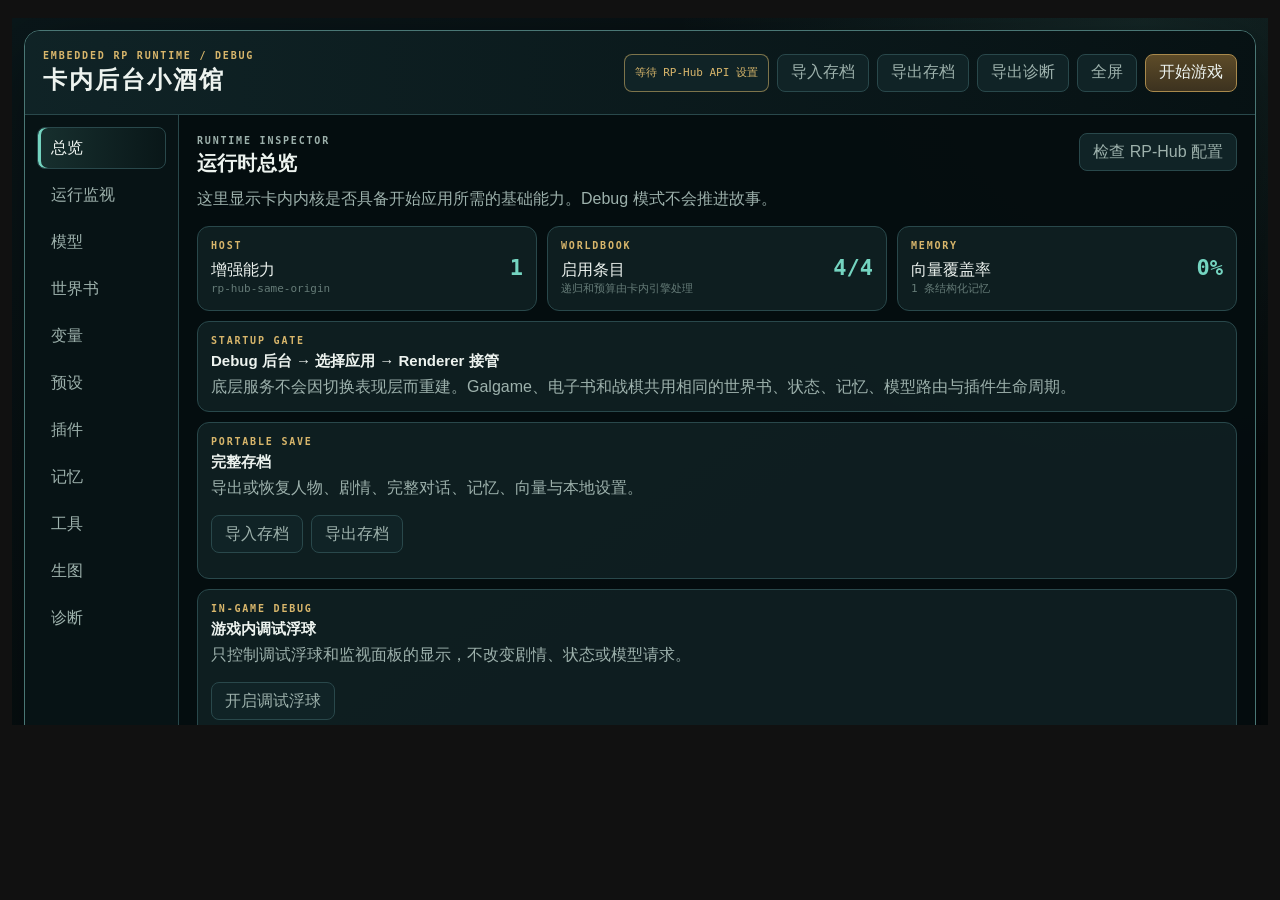
==== commit 303f6e98: "feat: sync reusable Spring GAL runtime improvements" ====
--- a/qa/template-card-preview.html
+++ b/qa/template-card-preview.html
@@ -10,6 +10,6 @@
   </style>
 </head>
 <body>
-  <article class="message"><style>.embedded-rp-runtime-host{position:relative;left:50%;transform:translateX(-50%);width:min(1280px,calc(100vw - 24px),calc((100svh - 72px)*1.777778));aspect-ratio:16/9;min-width:0;overflow:hidden;background:#071012}.embedded-rp-runtime-host iframe{display:block;width:100%;height:100%;border:0}@media(max-width:720px){.embedded-rp-runtime-host{left:auto;transform:none;width:min(100%,calc((100svh - 0px)*0.5625));max-width:none;aspect-ratio:9/16;margin:0 auto}}</style><div class="embedded-rp-runtime-host"><iframe sandbox="allow-scripts allow-same-origin allow-forms allow-downloads" allow="fullscreen" allowfullscreen title="内嵌RP运行时模板" srcdoc="&lt;!doctype html&gt;&lt;meta charset=&quot;utf-8&quot;&gt;&lt;meta name=&quot;viewport&quot; content=&quot;width=device-width,initial-scale=1&quot;&gt;&lt;style&gt;html,body{margin:0;width:100%;height:100%;background:#071012;color:#edf3ef}body{display:grid;place-items:center;font:14px system-ui}#boot{padding:24px;text-align:center}&lt;/style&gt;&lt;div id=&quot;boot&quot;&gt;正在启动卡内运行时……&lt;/div&gt;&lt;script&gt;;(async()=&gt;{try{const b=Uint8Array.from(atob(&quot;H4sIAAAAAAAAE+S9aXcUR7Yo+p1fkZb7XElulWYJkAE/G9NubnvggrvfO8vmsFJVKakOpao6NTA0Zi0JEBoASZhRIAYxg0ESBoPQgNa6P+W0MqvqU/+Ft4eIyMihSiXA57y7ntttVUbGsGPHnmNH5LaPYqlo7mjaMvpy/Ykdm7bhHyNhJnu31/y9L7Lz2xoss8zYjk2Gsa3fyplGtM/[base64]/ug7cft5ubNmzv4TTx5EEqsWE+b1cMl/fmcFYOyrbHuFjPKZT1mPIktOzs2d2/ezGXRo2YSija3x9qjzVzUm0pgy9iW7s5OMXKG+rJaN3d2bhGVMpZFDbdGt2wVDTNmLJ7PdhktrekjAopUMtVl1Oz70zfwI7LX6s0nzExNg1Gz04TVicVNY2cqZmHB3lR3KpcysB48Yrts2oxa3E3WTEK3NXviyd4/AW0Z+3Zik2/i0UwKEWn8q/lnKw5FWC8CSx8XSKCf0PBb7HofPoim+1LJ3lycH0T945s2fUKL3Z06EsnG/w5jdcHvTAwoCYqoAlJ3w6buVOwo1ew3M71xQAJNvz+ejPRZvDYtzc3/gmXdZvRgbyaVTwL2DpmZOqQYWl4iKFkGi0eFPUDwsEb98cRR+QonVE9Dd+dzuVSyYVM8mc7nGjZlrYQVhb8560jOzFgmwYMddBnxZB/MKKe1cmnY+3ZbE1O6JHh3Yt65HOpD8NJmLEZIkcurzQ6eDAOXH3iyF/8C49ZF45lowjLMnLG1+V8MoG4m95ZO4IuW1gajZWsrUnxLa32DkcvATNMwk2TOaGv/l/[base64]/9vY3hGGpMaY1Z3vjfTkE4lsFLm6YVOX+xCC0HQqC9I3BVPviR+xYghBPAkiXTDC34GgY9aRLljk9s3tW9qam6lYLANhHZ81+ooxgfmoTpbqTOZiWOJc4rc5BInNfuQkU0mL+QIoPTDviKJ/RerN4cuKOPS3NhSmEubRVD4XYCRJRjGioy1IR97VyKXS3WaG2sXi2TR0AxhOWEQHZiLem4zEc1Y/zCsKvGBlsPjf89lcvOdoROjKLoOEZqTbyh22mP56zTRgcwtTkw4OAuBla6QbWVMJPpAf/eHUW++nTz+3bm0mZmWuB6Zvw/9vFXQrykHvtWwBecA6sl5gxDpqdWdSh71CFv7XwcB5pCdqKyU+u4zNzc1APOkjTS2NraIGKhOqkbByObQLAEe8uo0tW6x+luwtDZv6WuH/[base64]/6NxOIZK8oKlIdRLNXhF8mtHmksLP+qhDHhSUjWVrKztmyp98OoMVBAkxCoWTAuc/7ptguo0PaMEKEBxVs9uQrUpEOmmXqfBpbX8zIM2EaUV4esII9IKzqMozeurgJGakd9uVfNrfUBK4zsIQMEETCaX6iIKR1OZQ6StlbSUlhI7E2YR/zkFWb9uJSyxUuBabPX8pKgsn20GjoyVcXuRCp6kGp+nEnvNNNmdzwRzx39wixv/knCbJfkKhSYePZbhJ3tnZpFiFMVVPepFxPtQn8pwuv08Uezj0N03mBB0QF2svuf5sbWjjA909oepmi2tHa0dWtE/XEsam3p6Qla3IB7o3VLiMHd1qnL0laSpdmjWZAykXxc11FAhDRSLpWP9gmVLJfMMDiaQR6fto6B1enSWUPruBtwFd6isc/MRoDDdT+pQ7MVfUVyHeRzOTP5UDwb705Y+rq0rrMum7eErUuH341Weteyejosn96NuJTpajztNVtAUYSzMjq6usyenDAQlDw0c7lMXczMmSgUc/ksKJNuK0FQu+Oa3TBJkHoaU0Q6vEwRaQ/[base64]/zxtjmdqGgf32FiVTOzvc8K3wsluqmZ6hPOcQTGlz83jSzUETqNnjJHhcMD/7t27xcHC0O7bV6vYD3xoOvFpA8gxQfHcZUojLIA2J7uayrYMmfAX/O0wehZjlAa+DHYEgBP1WLhOPZjfk/WWstGXm6kD8eT3AesVj0lpaFwFyeGIeb8xii1B6GxHkLZ1hkjwkYBJuBzS3doTo0+/yuXRI5LK1tdk1UHRN1dFJmqqjU2oqLxrKxWw9lkA6Y0UkGcmqgrrM5NHDfVaGpBO4S7FId8YyD4KHgn/QgYptTGGUnWtZ1dDW3Cx1Q8Dw8BgcuT4gO1jMmv0N69Q8nAHzAiuWjZv4iVyoXa9x1tkWQ+dkXcCsTCaVKT8YmCwwDg62lSOzwaHazVagFhrq/+q3cM+uTjNUO9sRQ9R9uLvomk+CiDT/[base64]/[base64]/g/QlMAyeJjvRelZTaWQ+ARyUX+Ypls1NgTt0Aiy1r85HvpSUiqyAn+ILLO0B+EFcQAqXyOc+lkoKMsb4Rho6snFc1ny+FEvdUw4ysLrSixxMVV7ETL4ZOpXFxuGYVnCyh8bkV8toRlTIg91/LOpn/nNjRqWE5uBlo3bwnER1p9BNhvJsEOeyeGaG0T+qat06dwQnZqO1oCW2nVpWpt2CQKqpCOLd6lxAyXrJizn1HeZ8MXY7btak8lZMAdBkpVP7Y/mOXkp0PfJvY6KUUavOuYLh3BmERHFTulW3ykh6PQdH83F0SzZsoJw8CO2lZNGIbtswdWHk0d/H+nSiIOm+M7hd42tlHeXn6jvG2DG+U69P1gAzd4i7LSpwjQhx/VLr2Edavb9mFyYaN7WuFj9JuJRNgEyr4QFFnRE0imMtC8TMKbHw6FLyRjTqiT3CFJWdC5lYyVaQ4kFM9GvCnFwUwe0cyKxXOpcAHnyToMaeSzKUWhuy8gysl7D5RmU/lM1Hp/A1QDpcptF79ObqvQY3jKXlswZc8vsfRJ+41cGRArt02gddMDtPPOMYkKEXF3ILZ11pfgHtpwG+6gfZnyDrPPHW4LUj/[base64]/L8/C4zmnTbwW1bztGNWTkznsiGMYDqGVZP+svVrmBo2EUKW882a3AXtwLn+50JCT0gNZDB7bNKvYXh6x8+F38YKJqKWQ2b5JDe+FwwQIe1y8YQ4b0LuopCq6hS5XMQ77KnpraBt8a2xNp4Yt1mzJ85WF1qsWfD0B/lai7P9JV9LJWaVFkDNIdHXGkyMkW5rLXCtQ6bmTCrxk0i5mq0n1aO+0moA0SZVIJmFG6CBPeNXYNBOcaebmTExVMYegSskpMRMAr++yMuwVlqBmpLuToqmBKCD/lu4xGWXKq3NxHIxu1UK9Jr4imofKZHz9kNSQEHoIDlsibqIXQW/ewUbmChb87c7DOsFIeHDBc8g+f31cp4Yh31uKbeY3dQUObYXUWHr2xfXvCEsG7DRNC21lBcVbkPuPHTT4GTTm3vedIp5OhSe325GXkO9ygT11MvkeoNp5Fw29GX3qUTRiB5vH1LZ1XJ40Y0Yfan6xBXDUbnocMNxuZWlRbnAbbfymYlUWvpd1s4x3ErncQMILvj3cR/yFHTkMja1pBTkJSBEpqU3VphUo15GZGTtAVSpUc4xNUdRWkPZmvwwU2o0o6ZYx0S5LKY5fBcA+49UgEFnYW8c2uzPfoeB7cqDf5u/u776Go5VzEYAeDzsDa3VjRo9F4IYxUOtogFDTMRQ7ZtvL2W2VdqDWTFh27shduwLUE6DxyF8SyX6zKwh8B0qpljWopOwDtA39JoDQkvru8ieKGIpvrTqWw5BafZOZ5oMAscN516Xe9rXem7uRJwlfx6fQGlTpW+vrRe/H5+R8hYOjNWpLiATxpcWWVhekz+UGczzA0KSdKiTJZ6YQSJM87+4xsi0yhw2jt4crvcSW3fYezw49jeYbQjzxVD7d4ht7bLnKvwfClxUNeLnq2ehKqQw6+h8YJ1VjO8N/coJ9pTvhObgaMIopemTwxnYcEZmSiO3LQn5u3VodLM0trqjcKlqeLqRfv6TXtyHMuH7tsTd/+5fN2efGCPTDmjZ5zpxcIvc/bknD32COo4V247Ly5h/ZF5+/V9e+h1U3FuzLn8rDTz2z8GThifNCFMHmO2wgT8IPt8Qe/8teOV62UVVDoav7Vd5Yj5QSV8ljGwN9BlqPFVMW+trXm9HL2yNpJioK2d/1KmOge7/[base64]/Mq61novGfleVl4C8SKDDNPKY2kWCEDXA0IJrZV81IqBtS9ECj1z15/g6J90dXVbgANLPLjH9gwjG82kEglwOvrMQ3G0gChG8lG8H28JM5OCNMlYjrsHmgIVzGS83yz7HsHGy50w0/pQPJs3E5EkyLtEWWVTzW0PMiMD9+XR62tsba0PKd2yRVx7UgUAUleFIqXaTnTlpBmJ7MRH+6QPf5xOsOCVTqle2v4G9c4Ox8bu/+lsp6vGyuxslL+iojUY4hIhqAYD8NaJqGtVzkEsk0pHeuKJHNqf3Yl8ps5zqo+nUcFPkeEgDRntHNFAV8Eb0mgte+i8urudQoIaHzdvbWlr6eDagducNmsnYvF/bjqqu0JqVTW3ISSqG8hQ/7TM1oHhWX9lKPtCDRXMY203OLwvqduDOtyjvzvX6UBez6J25kJcpXK7crgph3tytCPnXZC2jpZYi4kjq3vSNm0Dvounczv4HF/j3j07QX/vxJkfyW0/VoM3GNZ01fAFg3v3+K4X/OfyyJdoMfxzebSmoSYN7JhKmnh2ApoUV6ecq3NrCwNrC0/sczPQg9bcXh6wJ87LTs6uLZxzRmedZfAJFu3Za8WHPxdHfwXL3p496UxMrr29bk/M2bMzxdmZwrVTNKIz/tAeeYXOw89nnekBe35ibflace4G9FFYOgnl1OvlwqWza28e/GNgsDD2yhkYhB/FWfBDTsOP0p1Txdm38MOZ+Hlt6dXawnhxcMy+99i5v2w/P1E6uVK4+NyePCsmsLBQerykwC8AIJPQyQmYdRb43MzEUzRlOb2VC/boOfveqbXFcQb30Yy9PMEzWlsah36dxUlj757In/PdhnNp3jk3ay9eKM4t2ROXCxcfOSOv7de/FpYmSkPnCiuzMGnju7SV/Hy3YQ8t27NvwDkqnHiDsEO/N8/AD6u/2yL64hLASuHiLWdk0p44Ad0DMuzpR7wKheXLxbnz9uxV5/IbhYNQVDkDS4WlC9CVPXm+NDxhj5+2J37Frk6fK1x/6Yzfd0Yf4nx/G4S58XAww8/37LbnTpd+vg+LWly9Ds4d+2rQof3sqjNz1xnBsUo37jD+gMkPWEdMsAuQ0GqOfwqkySS5rYmv2dyGDj5fqolpR9GEmc1ur/G49TVGPKaK9nEJqf/+VMzaXkNmLV2YCZ2IaKCvG3bbRR2oFYsfkr/hKS2ri2u8anbs+uaLXV9+uetLvHRz71+//X73N7vAhPhy1xd//WpbU1pr2teygxEvnN15WNSfSw9Ow+xa1GhN2nA4tB86IR5qtH4pEUFUU+444wEfd+LTDufugPPbGXt2dW1haW3hGaAWWmmdCHmF151ur+GHGtmpcpi5U+sIGhdfcJ0d9tyyPbzIK7utiVu+W7+0Nn9Sd86JAQxgKTOCtmAWz2f1mImsBaMOPbKfT2xwPCFLeTQy/dUkQAo9PMMhCn+n2pIwHVqZHZv4McvOgn+NOFTgUhB6ZKKKctHEvOieje01JBqM0sxvwAw1wdnwmUdQgNtr0FbBa2TVpNjHgwUeWCo+HCmPEa2P/lQSTeqaHSymCtfPFx+errJlzEoA8bFsqaoJuJCJWHcqdbBmh5ItVTVEmx5XeuIqiJyqWrDDAOCxNKuuTSIP9gROiYR/[base64]/3t199vcvY9/3nX6ERIs2RP3++99td+/Z5zBEGoHWHc3Zw7c2Qfe4Sh+ZBxbV6hm3yjVudUcJILG+YEPooaANC8e2QM73ot0iohw1YD+jffJ/6ku07trCCQjMwH1eju1B7l94fouDR9NKvsZC1OQhD4DrwlpntPTRGnfekUrkyKy4i4t5FV9t7/kF3YwixBgPY0E9bDQcc+lIJmMv2muLbC2htz5y1xx6htT33pjC1Ata2c3Z4benefw48gH8RPtl7ufUNC7z7F3kDS4RudDyZt6TVVVh6WFgKMRo32m/G6rWSVgZkrey5NHyO3ZD37zyasMzMTg0RcgxnYajwePH9B8iCw/EVw+/2LkWKPTjtPLvzDoN4bV0rGQubAnjepYHBKthEFzbB/dwgS+ziYjEJrxvUxDwQal5rDLOtCX08ksfbZLCYxzEzse9FgfTkTExcT1hepYAVkcrFS+5UdrVDhjs21fXkk8zxdRy1rc1nLTw2E4/maj/dRGEzERGRw34JisbYLncV0uku8dMwaGS84OPzLAUNa2sbxJt4DJ6SZtLsj0fYR7dikUw6otxO0bdqgAEXaFL2iw6qImKdIpa1zY0tjc2sAdVbIK8MqJ09GasnfkSBcECCcCCTPiBAOHCopZYaHee2ZEDtBU/GyroTTJoZJNRDANoxg7wX6BN8Sntiam3xTG2DvIMfSqP5DOZ31DZwT4QMA6eJpJ7PWJiEsqVVjoaQwvT1bjn+4Fx6WZg87en5EErb7oRVsWu9Z0rDpq1yt3e23p3zV4sPBj29d5sJMxm1YhV7b3N7VxEXvXcRKfntLAhiT++qtrf7GCxAEpcRcJ0EH9gP/FFP5xSA4aiMp3M10fUwo68zis8j+4gbYPAfxLDHFMcS5QoaaaRgIbjj8RSMeFRRmSLXffje2BN8byXpPDmm/uQttzgbTaWxHX45BcwIK6M1SWdAJea+S+InI7ytSNv1U0j2h5b9bjlNBXr7tz/U6oVa9VrtRcxiGcDMU3gB6LxVujvu3F5eW75qD40UFh8WLj5nZ9I+/cKevYYxr+UBe3oR9CmGw2gd7IknHJsEBrBnb3IU0753DsOSQ6+cy8PQ5z8GTtSKcRn3AmgykMsiHd8eYBs8iGmmMKZi7S1qA2QRkKSpTLBxFGTTt9xBeO9qnSjSomMxm0/kdqbyiMUOOZeGCoD3AuJDwB56Ubo4W5w759wdKLy8E4T8oHUUb786wPHwvFUBeN8IHw70w1Z3EPLi4MXCynlncjoUbGhyIAumQrSvAsDefj8cvLF41AoCXLo2AYZ16cm8/[base64]/VMty1+z0w85aeQAUQUDKVxNOPbIcYztU5sXmzeLFw8VHh2innxkn7kdoUOaHItDhzf21hkHPaSgPXiqvDzu2Z0pOzmK8GemHxni78y3CGsFgBPalECCdzfFhtdVW/[base64]/EWkIVCNl83RCqYRBZyuHhYM9cQV3qO89dF4/txeJJsaXSsPn8MfkHAoZki1IEANL9rMrhacPwPgszF4B2ezcuFXOhhTfC9wn3CdRRUxEX4SMhZfXo7Hb4gKMboIUQB6jGbCSQazWYkqR9oY2zhQ5+KkS0ye8Sy81ztshe+S6vbToNfB74glrZwrRmbPKdIn76p550JcMkZbJD2Z5U+shV5EMVbuXkWDsDAhWxk2tM/2E9/4C7KWHM9ZHIuen+BQRZ6XBKHhje2CAg8nUYWC23vWXCOgpE9BySLZgeOzJpNKprElOxH7/ED0Jothjx8WzLM+ke9cdVC3kcX29wAxK5nZKPvKB9B95K5vzlcUBi0nwRI4GUZP1di6X+bh/Fvm4jLu4kxQvSVXvw09Xmu6EhKRJdf+7pZk+mHSDa2kmEGV40wF255Fcae2Fhp0gI5Ubo8pxyo/lXQ1lNuGBcZLmmE2E3wLFlYKKZsx1jnV5iP8wX6suMJ5FMQcric2lfgMRhqH42v3+5i7/l++CBQP2kKBO4KfFJjcY4bgnANZUsGclP1TH0CZhmcla47hW0dMqY/1HPk7f6QQJLfCDo+AkWQwztPhb9B+uKYLiaeNr6VWOlZaSRV8QgbCKX1vJXjp40oAGv3za0uzHVkBEviPWkmKBfP2FYykgcX9PJAlpHoIlFy8trQHEuFK+cssgSgU3V2qFjarBKsEuHAyChkgfnY5QvJbTKf8nyBOpzMqLA9JyKA7EZga8DDC/qyi9QCoMYHj5aG2D76VIpPW3qYS3DWFvPRwKKGLrMHPbekQrViQVTvASkXhOFxFpZrNxdpcDeOR/lLFZkZhbm/GfMqBYZhbcXo5dv2MfUegEBO7n4XBUL+r4n/XpLCplVwNTciaTT+coXF9L21GIrUDHIWPpjByn5pkUU7DAK/2UkxOqBWDTeFv0vancU3VKTPBE6AhaD6EG4/8JokPZr/+dPO9XSOvNXQDxgVh+w5ZAS2c5bqvA8+U6ayvPvMrlD7ErwurLWECV1fmurGqEHW9ERMCMix9iZuZDLGjJvSs/S6NH42cxXy0oiFxHUK7H1z7DLOB//f+XuteX2QJbpNWiUUvK64yFs+QlDusYr2jdW50QqqTf1rMRiTvejcSEwG7AbWMXVp4bDv2hlYWQpWTK+ygwXGvIGICfsCoQkt7cFyoI0Of/Z5SM8uzecaIMZCC+cczHxopxNzSMfyAZKfl9etdiLr/PADJ68x6oli7mhrrYKLMwTbDb61tZLORVYDNSYEyyNBtjCGM4V3liUiHsERT674R4d2h/UMwzZXejy50xA8/KTzmd+KzMSHwg6UDSKk3CWZtXrSfSJlKJ180PUZuTjRkLbzykQVVVEQv+v2UlY29IJTefqaWxubHZEy/mtBIM9a+7ayEw5ItHptKMa2+p+gCR2AVwt1hR6LA0R7l7CBpaR8CWcMNL5fZjJELSZi7a19ibNzOxICK+wRwdYw9WMb7yVakGDZ3/VWigWXTB9OMxU4sarTd5oCrKazWToXSwd89Xxk752hC7H89PhCKBcttCkbA1DAn+vSrfzDjXTC4uP/Ec06ROZaysP53r6k/F4j1HmTu6xFlhbkWZdV0Y+0lUjRJAR7+ZjOE+HTj3YYk935swRtL4s5UAaWDYs6N42On8ytrSvQ0ipqX5HTAj4Mt2MYAsTCwUj9kuPPZvJV2MSfxpeKkWDTKFL6IQ6kfD30QN429x6zAgwvltduO00dKyPof4MeBfZX2mXkRUO9nYUcy5jEYSqUzY5j6/Nb6Gt4Y99sjR9o03Ot3Wd1jxKoRdgBmqnflhqzuR6A/RAFb3119/[base64]/tBeOc8qH1JQ2o5Peeo0oKichUWDlDdBa+kWUVZ7Z5AzPzrZF4xA+nWtozWMVixqFL/w7zTKZycnNWzO9bt6Ti7LZsYHY4StadTchy6aL2HZmSb5eIZA/HwWCzNKb8X/l49KCxh9+vN62tG+FI7rKLh6xgMn6I+em327hz+xuVGt/SnTd/wnuf15kgfaWq2gkGVITXCNIladVGT9zszZj97gy+xktQDtNVKMaX/HLdObRsYA5iQAQTswHelbpAHPRbObrSJhlL9cf/rlPYHvnW2Ku/rTiH1o0Qmuw/W5Zpqp0IGpvgfKXjiVROWwQ0Mneq0oqAt20A8KAy8juPGpeEyrSg1nuH1aNJZyx0YiQR6BPf63lTcfLt7zV5hKNLHD+2qp8d/RUOudAEbl45eC1RPMITc4Mwhif2RJgQ+yju/Wq8genN3o3jLUC1PaZvh8GXWEe31hjiboqrr5zZ3zy11cEkN7/XHhqxn18q3FvkpDyVIivOzcgrNjAzevScPTLsnLujMo0wvdHTPW3K7I4RhgG5OUCAmfblDrtbz7Wtza2dkebNkda275ubu+jfPzZvgf96e82ZiWCWsfil+ubTM1q6Gfz3+KebjtfX1X9KVyaJe2mqP0MI/q5h5qCgO0/15OlBoAuMAwL8+77/vOXblo7OJracBdRyA622L5dLZ7uamnrjub58N4YRmsJbJOJRK5klA2an8cW/Rr7dabQrO9uMmemcj6KzSTOd7UtRpj2Nlm3KpGGMSKqnJx6NgyoSxx8a/[base64]/PioHxSqlxKAFyLg5QjvbVudKV2cKzi/bYY2cUr19aW7pbuD3oPi4+tC8ADBOFydPOyGV7dqbwaHVtcRHGda7cLs4u8hkD9oCdG/cBDOMv8UwKmu6k78XgjwS4cxb8+GrP9/hfCzdF4Mf/Omwl4c9f4v1xA/seerW2dNl+84L5rXRyhU+xOWdHdbzxvIG3+d4qRODHHxvO7QV79SS/+zEZMdYW7ju3l0tXh/AmqjevSoO/2bMj3I19bsZ/TxTdU7W2OuMMzlFSM56Kw+T2lUt4SI5PUUwvOlNzNGDE4EujeB04wR1T3vnM3cVHAH9xjpKi6cwdJsrTSfbC0gXn5jRmR1+e58E4RV50KqBbvIgDnpwoTN+yZ28Cqgujj4EYnNuvnTP3nenRwpmnhV/OOAMPYX44xtgjZ3pRT8Yvvn0DM+Mc/OKDQeiKb20RncA87szzfVdiYCYXBn9t9QbQXHH1ZvHlnOqi8GSwcOpV8fULe3iRp1t8eLc0PFZ8eMoemaITASL/H5FJxxDxxOHsNTyyzwcKFn9ZW1pxlwsP+A8vOpffEAsACNMDhaURvBf53jl74gmg1Xl2F6gdDw/PvnEBufjoPwemnZHzsPYAwtri6f8cuAEl9v0V4BH+DTS/trD4+W7xtHR/beEMkDk8Fp6N8uFHMW/uk0+hAls5N2Z4Qi7qzo8V50YFdazcxqMH048kKfHU9Y6urxrHjmE6wPHjhj14TZ245NfAWJ4axbmXxbkb6rUzMQGzdl8700+cq+OFmdnizKPi27cwPcTF6knn5AvnxSUxsD0xBxPkpqUbN7XOiZZQbsxA/4t0egMPAuFanRwqLD1BuiYyRc325lVx9jHw3trSU+f2G+fcLK8e8DIsO9Ao3l0tj3HQsA9OACGvLYwhamGRzg7Zk78Yf92Nvd9epuvh4Mdw4ZnnQjYkBj68AbN9fgJlEEkuukjuqS65BHVQV1wZJItGskRCpau/Fl+ftwcnXIjEjXEDb+3J86CckZzodj4l1ugHighavp+JfVDQwVoAshkiYC57ZImv6PbIayJIDwaYMhDLczeAzfDE1fQj5zfo7hIyJEEOBF1cnVecUpy7AwJX8QviZPSCc/mZ8+uo89sCQyDEHmFGEPqC4DukAVo2bDg1Wxq4Zs+98ZDRtZel6V9L1yaLVyY8NMoQ88KuvTlTuvISZIl9+lfgbSW7BPNLKSlk6uIi36yny0EWECCE6Ho+xAJwcHH1PMqYpzOCcGn+NPy2plCVKHWnMFNrOLC9SVjJoUq4dOeU8+KRPXTf+N+vjb/i1cAtfr2MLBCilQXRgq4llOKE5sdKw+eA+vESw1MTxdWptcXrPGl7/BYLAlgOtAlHTjs3J6Etri9IiqczOmWwol1beAbsWDy5UhocBtJBhr0+X7r2lu4GfL95fr47OEuVWxlmgIDjBWYNoBjsezA8PvmEIVMwffKJpnAC6jBU//GVLNyP/XbEvoeSrQSLDmISiRW4dwIPB9HpaByI6JVPlEs9w+xJXawtAxXedk4SDRGrVrBDgNh1tmXLSQ1feIRyVtBuwExSxx0RAgHv2UVYUE1WwxzJ9mCE/BNAA14CGEMltlLnaLKoQ/UTT6BBWUGMXDI+Z985aU9ctc9e9kIjVQrLu6a/7m7SxSSichJdEyTG2cesIgvTZ4q/vQahCFKHpbSyQpRdx9zPks0zYGlw1R46x9pcyFvS5roS92ptqdOpR5o2WZarw4VHZwR/+ygOVDSssD10xpk+x3zFhBcqapiLkPDYtiDZgmYSSVyWjM6pWx+AkUhgtFYpMH7gOz/ZBGfCCtqh+2Gu42RigO0LyoNvE2UlWh17sfhk9mKSVZqGRbpua7mmCas3Zg95JesHkDMB5FSSMz+IPZK9uz7/8l8BE/brX6vBGV4eOzmOc2V7b/50uD2tkQjzOCJPUz9sujA5+3lV2V9AroLUJVY3hCUEndXu7Bv7DtgTi2HyNpntOXzASvbhtSt4ZBM4AKQm4+LbfX/6vxlqZmLUIosXmeXZOoUfsLRdPyZbGo1PPikA2z+7AxrcmXrwyScgjJwb04WlG6BZYc2Lc8+KjwZg3ewR7AsEOx3M/OQT5+Jbe/kkmGHFC6fwSmBqjkbC5eHi6CIZgmhGssVNeu1BYel0YfmCM3QHHU7trG4TizEQzGw8wmuoWhw7gb4F8bygQpCQCwOFpxfthQdQToKglWZw/WVhagXNkCePaAZrK6t4OJSKETh6Q34X2JgvCr9eWVu9gkCMTKKxAcbN82E0+CZAJc/bU4/s2assdNmSLVy8BSqc7VkU3atoJGmn2u8DBnlE9AzegLZCzwAawmPh4tPS4AX1WJyedl796j6eGHVuPXcr//rWmb+oHkszr+xlrauR59wW3ApAt315CSXjw4v241Eyq68DzYFb7zy7V3i+JLB/5RWvl3PxDbI9IIRwghjmSU2eY9sOqALnvrBQfDjIJMhoISQD9YE9R3jhUkBxaWHGfv0S0QRzuIuWbenqy+LZcfzx9pZ9D1+VHj8tTKPPWLjxdm1hAUsGyIV8foqsoYnCY9ED/yg9ucY/4L/2xF3uE9CHle9dht9ilJ9P8A/74jCKujcvnJFV/sHj2vdf8Q98NXWJRoRRUC4WhwdgOPwxPQ2/AZXuDHnB1QydiZ+Bm1A3jYGixRk65x87F1CiFkcuFvHG5kGgfzBD6MdNe5JKJu7SBQaDKCdf/8I/RMnZYf5RPEEOywVy2edPwbKT7z4Ev3mqWKhDxrSnILPPnARtjF28WXVeIUAwkjNPM165AESCvQwNFWcG6LLue87YZUTqlVHn7HUs+eWqszKLJUBvVNn57QIDgbfe/TaGzS9f5dgE9GxP/CKhaUN2A9UIlACSCSwLYrfCjQGwa5mLecueMPIUfvxzeYR7wK7mX9p35/+5TOh/+ADeIjddGaJqZ9GvvHnKXlp0bsIqvUT25HFGFp3VARq9nZidvWO6+MS5cZIAAIku3BU8CS7ECIsY6EfVLTxcggVAW5k9CFiYhWcwtHQonpSGh+0J5AV0K57dF/1cecUiUsgsEEoz9wG9mofagYDZb16W3oLtNIJ8JTCDGunMLaGMF561tNq/DtrnXmCvI5PQQPikZ35WAndtZXxtcZwqIgrkZLAWubAYrBgaLM4uUBVAmj0xRlJ9jMcXfvvsG2EnhWiKcH0UHmwso6XAF3bG7oBxGqacQHfHD2RS3d1W5igMx9htwsDS8yVUDKyfr84ZINSk/gSxBpOTTyqOwOoH6n6+mxUAe+rwHmp/vpsD7qDk11Yukdb8DdYO43gL5+y3V7gu9uj8OgPOp7JvoUvoHvTftr35hLUDLdUfa4QaHMaLqEj64xqDZIQS8qcRaD1aMuBcJp9r4jx0p1DOveCCMFCk/lRfxZWn0BdZhU2qKwSIjDFcsRoGZi/4rkeBYJz5heLqNE+dxTu2VUj0IpDiAogvzJwhj4HYyoMcpKAbwwwl44eDKdwfdg4cK/[base64]//fhhhwZMpLyystJWjnO4dHGoTJjZOA4QGeIYALfeBEvPhKajgrEyDJ4uWzPWFteVlkJQgb0FfIvtwe/v+FZA93Axl6dxFsJlg4ddWZ4tvb7qeoWYsstkkGJG6ci4/Q4ojUIAeAaPcHDUcPeIlNEun1KM9cR8/6QBah7pF4gBv+tl9Z+xNaeqe3gO8csZ/hkKgFPTnzg4XFt8Qv1DI4/rtwsvbLiRI1EAjq8P8dQsWBkrYI1OxJ0g6ikUTiDzn0giacmMnJOFxTwK/YuILCOHIZcYjQk7g0S07yCrs9ehmrqpJGwygX8cZyVC/sHSVO7SHTgL8IEzs+Xt4qR+FKpX0xjDpvZfojC5dsOffkk2gAygoGMzXgSmS5y5H6JByfzj5mVn03kQYBoEiUwyXgu8npG0KCvLOnHZuvkIQ7l3D3YmBh3JkSfguLX4A2ufLDNEKGrtiD/0CRih98CXIB5gBFE/2HuBvy4A7F7g10Xk1AiYZ6H9xfdLEJIhFb9RrkHdv7KEXhRdI6ewGsqvi7mksPXRGVzEAtfAMFeXkSGmAoj6ELhQ44Hndn+D1x8gLhc1w/40cWiYBDgKhxcie9LVTxl4RcTXknNGkK/067bxc4hAyfW8GSXJt8Wc0yLzXNWGUnaNDPCyK7TGY6CJGR5cfsJmGJvD4fcyAnb+IkuDkivP6Of47ekFVRkhPDoHxyFeL4UbUygVkmfHT5ABQ9IoueFYIKw2MOmceU9BsHhCJu+03p0sDk8C3hYdzBbkzVbpx2763YC/fLgyt4BBAiY8XnRfXnbGftTnMTRRXZjnSAKSLRgdMmgLUyFs09eLkCn2E5gRLIDKbUWEV516uLZ5eWxpYezNCxvw0UCw/+rb2QHOh90qveJuP8Q3WIIsG1Y/a+1PxHW/c4vrNwrOLwRijnM3sbwAsdCz0slxI3L9besXRRVCZYGKjmFgdwkjRxBQq2IknxZe3ii/vFldv4pKNngOJxoh1Abn0EvuncBN71TiJN7f0t7w5h4u7Mo0Ip6imAE5peaYM8i/FQvKeJKrhpw+AwoHa3diiJAWXTeQ3h6Brd2NjbEzM+fQUfQ3oyRp4vTOwHOPkv1AEE5TyEHIQUzEyEe18CvjAReL1Fopmcbx0abUwN4w7qkh9J4BWnKczMiq1UhqeUN9sKt75RbM2x++Dm4kCb3WldAVdt9KJAXAJaH/nNW16DDKJMQLwUW35ItJcqhagiaDe7dP2ufG1BTCrbxavLKm5w5oVlp6VLizi1VuzvzHSdczwejBmnKE7pUvT5HAzyUxMgofJg9tzp+neLpopLOYixm4wjEx0BM5Y6eIZdyVErHqQd4nUciIn8FQmnhXuLWKQidmJ6B6DeyO3nfFRvFWWtIzQE/MXnXl0d9UdYeBYF38963WQYJFIFPC+tXBNpp+CWKCPYr3kvTamWNBqQYoDAxlGUhSH+65UE+MxNMni6lU1bSWnfRPmeXIYhl1PphsYF5bbniBfH7zhiTfwG8XU9GDh0n38zfuxZ0eF4Afv/8or9gMAKpZ1LLDlbOmzXELa0CrDJFknF249QxUAsAI9v3kFiERQYNEIQaXhsyyCBUNN3IUxEJeD06WZVZw/D7l6kzcKXCYfG0PPduK+kLwUynDOnEaeGr4N/fNnsWi4Z7hLSGEX3sVk/[base64]/Fjg70QJsFTDBKKCpZSIlBi/b4GXvsOgpecBBJgeIKvLjkJhcQUYGGJWPkLEqxoZMAGDOLC6uKi/IeEX9JgUW8elQRTr2wOHC2coXgWzDwgfbE2+sv1VvQieBEkI9AmRdo8g3ifC5NsakOFI7OARA/0sIJsU1GhYw1Xiu0hSQDuxaDFELa+oAIGriC3Dk57saFabsevXT6hgPrD13duTXvzpduvcAtzzcvkFpOTkCHajLoB7DIeTvivJ4JVgD61EmAJwNsAwvLDX1TUpaHsMzFastlZG0OrKmvZ+H2S2fsKs6QKZtkADMMlCPFkzZn39PdQjo9BdD/58BF+Ld0bcI+94LnwyUoGybH9RKFsuLqFHqBwj6VVE1iSQlAzl7iGfqARFHM260EHiVM3WehyutELgV5T+fuoFgiFDATehYWuFPkQHBKBAhc0oCuPKBpA0OCPcBpP/rMeWGdX6fsC+d53VBfXR61f54C6WrP3ASbzb5+x7k7Whx7zohwTmHOkX1uzDlzTmQeXX0J88duh59gBHV63n47sLYwVgA1MzGCfPtGoJX7BzuCwxS4Yw424cITJISZsy5ayStRrMsTRK0zgOkjQimgCKTtj/nngGuuo3QkbrwOXkORSxEHmKyIPXp9mg/gTcGQ6MudHnJuL4Q5UdpnNA9EUxn0o/4BVjxlWBSuzzq3h/8xcB6MH60b8tQpsQZwNfuYxaJzG/+1H5woXLzl2eKefcwb1WtLd/F7Mcw6MtVMz6cDtIsEI/JJkX9Aw2oZdmgEUQAKdxqmR5VRikkygxP2/RX+Xbr6q31vmH8Xbl0vXH8rZAbg/[base64]/k049qWxKdA3CCFk8XV8eVNyAk78BZzmZky0BbBDBCQVE8fk52Hi+CC/DsvcItsMUu4ePF5z6QwItwpm/5/Bg3HRNmNz8mHKAh/BArZqjQB0bty6ecUxMAMzLunV+cK7edGzNgqaAmmLhCEbF79uwL1klcR9huczc4Tc0ZewMCRiIYXMXCs8t85TduSU7+Upw7tbY8j1syQP0LZwAH7J0wjGDG44483+TLaTlLd0F0kvsyB3YRG5cuGmgqawvjKgbBPAAcBcuMwujqnPNyCfn51C0OESJl3LjvLE7K/SrGs+4EYCCK4nysPNBenwVMoblbHH5JO+anhdxmS4u+rIv8e/8mfl5l5DKyPCyJyHCUK8qlAC37W5RBwutauPyrcxK3wEr375fuo6YsXF4uXEHvxJ772T6NCCi8fGgv36bN0hlYJKTLc3PAd7RzN2QvP3dzeqaegB4BjhB+HUUKUSCsPLcvnHORBzSG0ZBBe+Sec/kZNJfulOAOAlcEW8DLnn4kOlCBAGqHDL16o3AJU0GEuU2bCcpyJSyvLYJCPs0be4U789h6/Exx9Rf0WuRVzm5+46kJ59Sqa3XeWizQViXTjJsvSgf5sQeCy5WwrPNp0wwph03uhSXsFtZm9i2QKpO/xm2Ci9HjIQNQZzjcWwXueXsFJcH4kgrTsNOGio1AKly5VFylqA2RMflkDwuXUYSsvb1R/[base64]/vrAwIwy2gP30YXZ/[base64]/ec3waxf0pmKI6/BtlIskOLI+OG9LPC40Xu1rOvKJZFHBwYFMnhszOcAa/ndhKqME7DITkM7U0/EaYrSuEzXrHIoqhwdtr57QyJvDlQe0r2Ma65Duuu0sUpqINmAzURNAFSnaQe4Bx3mE/dchebF4XWlc1jnA1VAz+/OLuoJCMnt7OkW160588zblBHglAdXQXqUiOItEEWjpyOD+qREhI5UIQInrisehDbNCJFkUIws2cLb8cLzy46MyOavQEAj10PW3Byai4I8pHnMJQZgLs/oI2hKdAUuBhTZBpOXAHjz7Ui1F49mS4Y+p46B34uGxVYTuYK2oizj6U1dXXtzXNqgrYNmwAwCkbF+MgBuJwDJ5V4FfnJT/[base64]/UDV+C3nYezhTD1OIIwDEt+iEePh2W5O0zT6ADVh4+nRtgWyzh/NhZmCuL56JHWDrk/7gkf/4IYzflabuKbbjKJoQ9PeQwsSRYJUr8eDE2sol5dxwIEolTD2ct88vM0ZFTgvHiTXg2KzE2ZcFKYgO7WT4BvCxeLY8PviDx78XQvTR6fzqbaBBDJrgx67vGm72H5ktw8O+JqwQ2TziA+Qu1soD/iGoiN0lMhxDo7+ZVF+8O56zYgdEMWWT6cmOKB1X7tjLE5TngCYnHafl7C56gWJi8ILzbJR0yBMwW7glncJW2x5yRwkF3qMnqLZoCwTlCu43XOMNDNqWwv9GIpzWyQYBhpTGrv9YAyP8WINp4meH9Re48/XiOiyerKE/lBZvlB5M0QOKmOtjxTtnOHcW5cvrX0o3ZtRjYfWS+/vWi9Lb6+qxeOI+GJTa46h9/Y7bz9glFAy3XtjPJt3CM6Olu+OF2eeULOXJIPVitDQ1Yo9cAennzF2SfmVwZT4APez87vswMoimcgdgwFwqmkrsoHwcPCHKp7tH6fjx0IighovPDay+A0/kGdua+CcAfumlfXaoePcN5wqUTj5iYeuMP6JzYyeoER2PJqvp7CifqwHbzV6cWFu4L0JhdOQFd2igy5FJsHuckfN0JcJJSlXEc5I/iI8q0/70fjwmidDNnbZHfkFtAU7Z7M3S1BCnhVBgmKrLCKfY0aTzWJzdW3x70rnyGPOxPt9toAqAWXNC4etfwVrVhZ3o6/qqc+4Oqw/MxgOX7/pC6cQSB3BAVopO8CzOeQc8O4prwJyhnCfM4RQ9MM9giUNMKxdw8iyyRjw5FfxBXh16/iagQRdaiC/tHhAf5s1Y+MXSHYDXbeJFT8bspZR2OlBJ2r64ehETmiSe7JHThdFhNAH4SCADRHkiawvjur2DSYtgDsuQFu6pLZ4ROvXtDTxctzKLm9w/[base64]/YXbIFK6uc2rCvv6W4nzMWIw0RiNI7H/Ig5EqUMf9A8Fw/[base64]/[base64]/HZ4I0p17047MG3bD/JyrRb6jiiELXnEv29kMqKVcf6GLyY/jQCgbmahtx94Un2PkpfjsATj+OAgZohQWoKP1lDOkSQQyKBDVj18QL2FsFPX7gDDOXz4qXD7PJMIch4i8fAr3Eu+d4qRMqFy6MoveAd57NEw7OwThvecghpCNp+cBDcx7HIxcW2X+fAPqm9gPOsANX3I1ii9fwmKL/REWUUiWQgp5nHQ+nUEZZPII9i0QY88uQmdIGz6ABicKD5YA7iAoQDk+IFQex/So2h72jE25c/a5+eLzGSQLufVTGQIQGYPDFVASBoegbjAICr+gPSFOXjB+Vpacq5gp4lxcoq3UQRUKKizdcKYxhMrhwMpw3XvujD9URFsFXOIsONG7ig9worXQH9ArawISWRRKwnwQDCaCmCZylQdPKkBWfDUGfes6PgiZprnp2IBmCYMC9h2LAP7li5tw4/ruAKbOsLQmQVPuZALGbi5jAFFIVLkTpjSvnpRP+843gXUkNq/zbRjqa9Uys25QeYOIHrCsebtQyybkrEQ3i43z3KkcM8Y8CdKD6ETNvsHketoO5Q1EivueQ2hVFg7xJbvmYm+A9CzjU0MmoYmvMCpdxLNJbCTMzBZn77Ew4A0JPr3GyhfzXSmdXxlVpSu4B8SeEV+whPcU0sWE7ELJTHxxw9I1cpNlFiQH/NFMlbZT4REeuRUncbQLt/4h7gziT8LToNIfc4c9fU5v6OpavCLnCTcSlUc9NYUT6vELN+p+btpPN/gdjidjqcONe/fIj358aebMxrS6y893u19jv5nWbjrkeg0GdGIdqRfuLF4KmEmlctwE+uBajQiEsX37dqOWwag1/sf/kO/QA+Z3fKlG7afUVcbK5TNJdcMl3/PpvZiw1vijsY++6FRHUMBjS31j2oztw4/A1rU2GLXNtfXyVke+CVQbVL7gDzJqkMoX6T4z633jncNnRp022c/kiwgW1hpd6jmbT+O3zGrrsQx6S+Rj7qXx4uvl9BWqCGPT+MRwP1ygbiEVYIhn4yOAxHMxaeh32uUFktrlk/KV+pSc6Fg8842XuAbH69/7zkv+YALQQdI6bHwD9FP/qXjTF8d7bY/ilZH7ZVnW+o+8lYwClo1mWZYxkwexg2NGTzyTBWibG4xkKtOPHy/BL1wYCRNLW/EbXjSsgotrxf9u7RHXutYdMhN5S5JqvMeow4/xpHoMKuelTeb7u60Mkee39LMxnv0TfmLdEq3rJWHSo4dUv6Nv+jQSW2LPjUA+3x1Oiu/6HG1El7+O5tNgCFA+4/n9QI/7gTzosZFBpzXwTCmVrCPCNfgLFFamQXzKJStnJR6Re8Wvn34yjh3/1D9l2QGRUa0cACg015dJHabl+h5q7sIvatbxdy/cNv35bM7otgzTcBt+6vK/FQWaVlecMuv+8Y9ycb3sKNgXHxSjynG63GlKXjlMxaKRmGEjleI8a81kKnm0P5XPulzv3ukbpAfZgayjGqWSyDOqfyJJwJO46UawB+PzIyZxXOs6njnJFqAT8QJYS3/RAPQukCUq9HorgADLZ/[base64]/DztswS+rJ45xuLZ/E+7e+Q9uuIA/475s6sh9OnX/[base64]/QK6qtVBtsuHSGUh0WS7xF9ZGsvzh0m+gTffmLk+sN/yyVhdXYAQQAIKMqknw6u53mjSP55lgnmB+hCsY1j6xlxq977vBJz1HqnpmjRyhkwuEezTa9T6YA6TpeKu+DqdnBUqNILbKLsrHi/TQCcjNZ53rdSwXYZuR+M/HlITZKa9drWxqCELPH2QqJddwIN6p5GfRzBoiNWoRf1skAvS5VuZeg3xyhvaJW1WYVElwRIQRrOwC5QVg8Kni/7Lz7pQ7vI88Xuxpl3yx6YPcq887UmjkZrtQ0s7n0h4DWEwP5N1gpc3bjDq3dd7BqsjT8O7AMgo+HGkeNbyUFY2lTjk0zni8wcwciwVzePeVyNf6L8rQZc71dXG4odq1YpjkzR+3hPMO/oAit6QwRINZQsxQGMUXITst+RlogsZiYHvmOpVn57zV48nYb3+/P03X2P1bQCDQR1sr1FNa8hl3F5jJsCul0X4vbpIfypmJrbXoJlSswPcU0W5tdvSgW4iYk1qdmxrSu8IHSliEgaz/s7Ak8sBYtGY317DDzWyMactmJmjNUYMHPqI21kUhV4CeCAWs5I77InLzquRbU3cfAMDAM/2h3WfOrhD9YZ3mh4S/w1gGByBzNF9oORxL7SutjGAkVoQs2Ac7GSPFNZByFupkLYzmaPLjX62KPaQSuogknT4gD8EAN/vpTOBqKo74PpaJ6mDvgkoX+Lg92hqobPC+bQKOchrslbMTPaiQQfdEM6/BqnVaMZiwBL0prY+rBUQn/BigQDAW+6v1WU5w9jIi2+I2MGn/tfhUPNLBTlTTq3fFFD83sPiweNu4z+hkkq+VLycsfoB7SSFv5aWT+1B6yhIZ/z4ZCr5F/7dQN5AvduDXCzuoE57g1jyyg4OP7kFoA7hv/VsioW9qkOPR9pbB6TB5X6iV4g4MemyqFHQs6mpYweBpMJGmCyv465s1ExbuIysbzE4h3+/5CvAEaYejyjWvhlMBnVYn0n8qmcVXTJ23W8Pu6QNCjCBn9ra7vMQfQ0lEgRprdNKzcAvLYDufcSAHr4lyMHtSyJUmzSYdb0YhtyuOLk+MJxaK1eZBAZcn/p8pM2DBHruTsVgPmn8dPvOvngiVieh0uSGpDa/36Psky9J5ij7RPB6l4aJEF2v3G6PLeDzuA2UIF2u+DBcF7weUSU+IoNa70MORx16B2vM9UFDD50cF7T4/gYTCm9AX2j4W4YdgSt64kfQxMCYOCxZo/gM1x56oSKW+B24vyBryRZ/NGq7ohiHiuPXuvTurAyGv7KB2to7VZ8isrvSqWgfx0J1cy6aSCUtr3AV2P6f+777Fr9gBrYX/cyS1oz3yMhnSBgBv1j1P7OpZB2QeAPqhES3GT0o+9UdUwRLBEr1geirZPsYN+g3785Z/dgZucy1KOJdZaVHTjUdzhNyx+7SY6tBmevtzNfY9TO98+y3QBIIGZetE59QAMcgax6ylMuDguNz/HR7YzxLf1VFN+zrfS+ayzmIxy7xqFpr4UJZhugRsVhVRLFY8WV4NSD1SSIM3FcgmiQ8fea26eIKbkQilc+l86i8pREvuA7WxJ14fYj7R4smscu9/ABl+6GrcOzRW4FCVKhVxb+pdoNBg33GbXmULnd+Pt8O8aYGEThzsSIRhi8/Clsdd1I6JvjdemgQi1bVzBhlPLV6HwI18qCioB+r8zG3DTKrKynUWvgkgISb1RF9u20PBXhqUdMciluH1b6T+mrdl/Gs2GFyPwafTuR748ldcuvp2HE3nE6SqdyL73gzS+uIinfmQXr2B8t3xeK5rN4LaoTEXpi/5SnOpVKJkDEzViwftWLfpOhLgt6NL06r/CYVyyeoL7WgnIG5q8y3/cRX7cq9jif7rEw8tzf953y3/0PiZj6X2o3bd/4XaTOX0eAPe7kbjTKQehis6mxu1r/cjl/jPlqmcb95ZC++/jyHH/xDVHZ6Xv6Zox1/SqQo2KR/SzqXSv+ly9C/j56N98cTJgZjvu+D1elLJWC85saOIHKAlFSfeg8w4t/kp/NaYRIey9GNtAgPi1VkULqgwsUdtzjqFVCvDa6Skuq2wQjUqq8P0bWBzsM4SOvfq6YbQhmOByKxoFVv9NAbCvfqhEbZLhqMWhGr2pMCs/no3/hrlbVKnJUffHvITkpFULGCZJBKVBMGEKy0R1izA+WxCrLCKvBj12ejaK/ryzpbXoGIAnWnpCTabZDY0emLha+22xAKnUtbPrhUV/WiuS9S2EhbEOozrap6V7QPnXX8IChDEOjIY8K4b4OCH+e5x0WPZ6Zecq+48g0aKnjd6ythZEPrVQVmtAYB3IR05sGO/j6IH+sI5ld8AQZEwiqnEinoj1+5tPq7rRh+2DyTjogPx0YQwUozqg/DtqgtgHRa2XTCH1DbE+56BxZSU3Zq4iHzUaPkc30p0Gl7rUNxHwA8Qf7UaeW9iKC/KJZVOYxgpO90Yfb64uUoUvp+Hobr8j42yN736NOt0L9nTfURPB34CkTgXVvwLs+TeI+uU5nBXd9KDUpFvurKxlCeGG7aeUKMh8FW3SMdRc2jqw3UAv7R92y8qRg676kwjcqsCEtF4Wev7yW2Wet149XdjKS0It6QpJ/bjJDG8qV3d1JOhEALQMuZV1qsjeeGlQFw+NNIFb7rqdPQVU9zbK53kcMbTGg6uz35I0+kc90Wcl/ZhbOpyfiLZaWNXJ9lcBAwZiB7J8CpIPDBeLOMbMoA08aQn0jGvZgcqOKsYcLLHnBJj/KiN6p+PUvo6okwa0FQgBy11lPKpmeELLrIf+StvO+9+43nCOvoWkUvKvqmpl/Oc/GuEKNBOeV6vCuoIoNG1adBCSZI3W8WyZrvqVs/mCpiclFC8BvCJ5Kkr6iR1ro+vLguvDM2ckO61F80RhOWmfk8kdAptHJNkOhk82hrGtjZL6dkxffCmcS6qFkt5s2EbvEHd/Yb3E9NC3UdIQzUagRjhGz/fzBb6AMbD9qOMGEXfSe/6JC81yX+NgjfcCc22Bfts9BAhnZfgPdpmcl3X//jWlTq/bd7hZVQLoIpE3h/x6Chhm+/teW3Ohq99kBdSG8qLw/v3PeCyOnEmHYryZdjhxhaFEm4aAR9nTpsZXaaWbXnI4D5QVZqIFQiQ9SqL/LV7gdRF8VU3GwdjkHJmDiWytutDcIqQl97MDFYtPJMPyxH2J8FrCcBV8AGj0HzbTD0oSjjBsf5SBtHhQs9XQcwwanJDQGYNFyozFRGdTCLOcw96bF2x4JLl03ke8OWjim0tl5wqncFZWEGv78Qteqafvg3M/L35sjWH/PtVnNz5Mf81p6env1/bOqFaURqg/X/LfLHnyJ//AO9d19zwkdzg9HeWq8D4QZOrSNAGACoyFbeB+IfzIK95mEQy2Gp75pJKTKoOQVQyw4DKReLx9DIwE1ZCoJR0joixq2VzfewCdkqvKi+OKxunYSHUktVT5p9V6l3tCf4gTqXQlEM5Vqynrij6jC4xNy9OAngyUniNx6rACo06oE/Dyl6Q7TcmiLo3E+XMJJ9Dh4GCj3Dyq2IsFEprOgZlGu74WMt47t8+DjACcdC0rQkiWigYag1E4+RqSQAdxe7Ox9PwKriOynJy1GX5kTAKMAhMfdABSf7A2zHjgNgdWrIHxQp7hcevk8fegMESn/iiFKdisHqG/QwuHsAIR5zI37yzIFUkR7o6t16YtZdbgp12RQuiSA8jwDWUJ2P8tZBVjWzPBYA3xflVdBSeQDcsAAEx2d94Ii0Aw0jEj5Ew6ehBBNKz+LIh5aZtZEjB6r7BncJpVz8zAglHXW4RFQrf/okiAs60AK48LAElpWZHe0ZcIKti5J0KhuXiWny7Ah14lt/IEZ1AkkpO1W4X5PHMh1eivSKufPEc3sEDAi3BIeEMebNo1xwSzFhmEu7pLP+zef/z4F9n/9p14Hd336/66tde/WYQHfZrrtDu+6urms5RdV7RBsJECzCBt2NKYnyZsx+FcWmp1gcD2gkd8zameoHE9FiQAKpCQqLmHHptwgVOVRzfmyjDCzid2p7xMeHDf6KYn+GxgwVQ975dB8Fs8Y9VSBg41k29kAvVRkFpGfYNkC0yrQnnw2l2JxoOmhLkXuGWkMQsMsrMstF1HknwLQdatEd7k/TL7/s0hLH/MKrYvQ5XJxpI7tKmse1joBJmo0fsr7KpPJpl0TkNAMBEL8y8EhgdUxDO3roHYHP+ISPHSolfUl03r1ctwVXlSpSTxALeEv+QP8x/4ari+3j/j48brNwAjVX+RjpcKQtdaLQC5JfEUsdFbLlQiq5Lg5egcojrnoqci+YWodyHWcB18WT6XwuxBP0+otUC5eUf/EpTaAsfuIh93rKUE/qRjqfP3UPkor+uDK9RHcBb7o4v2JP4uUDxdm36Hdm4v119aEvNT0mD8JKmsRFEP6S55QDn38IHksNOY/qcxF9EFMl4TH6zpiWCSP7OqDK9aiE9PeiGJRQR3PwbKqvC91K0LNWgm+JgQzvvnaoVea1yfzHW1lB+KAQIhPFjBIIYCn9O2Xg1/[base64]/NuzROWf6aa1XrmiizidePMLBy7c6qwUMDNmjx98LiBWvYPAbCcc07W+fm8HLWu6ds0de1TaU1foNBgADXkDsTxm0WUX/QJfHy/qM4vRJmZX4nbWcVqBkSNBt0xjDz6eBk98VAHNPvesHonlpygmpav1BPgKu9YYiTHM6RTypLqw/LaBUdkK7Y4Ep7Q6e49+4f+YCLFlXpMQyxO/utIl8hnCBEe6qQW8AtvUFE0JZipRR6P+esEF12kyQg0+l/VdS3Xvoy4byRPJeBEGruyGKiPfjDh5lL9eF3JbALsx2eZECakbvjoh4IbeYKVDpLUJ1zCVBZ8fbl3DvhVOI+z70Q1tUhpZ2PfTQcODKBfaXguEgLA/EF4lW8Y12AIMevYcvXMtEv0qhtvD0qYG7atp9U6QI8QMefBnf3Jvi8xn3yItcEGWdaLaSL/AAQLjhBhVf0MPGUf95WGrj9TQ/1ecpu/vIb55ufHr8YRiG2Rm5LGGpbqbhkRsEXoVr8MEXrcEiCtaoOQmCYGh9FkpYCEUzDXw2gR67wHHK3qoV5iopayaYDqAly0urQ5Xo0Ye9eyLAhJR8Ydhzy/bQfS0GUT4KodeR2Fg3J1RfDaWrQ01OhWBOkDF24G1bstB93VDF9RW5lBAzHlPfl5Nb9kq2MneTlbsTLdwsDNzr5rpuYenDDG88lvWE3enMN8kgn/jCehjtUdeRiFE/U9kDWEUUdgUNbN5FEO+rsLs+UqAAb8jftGekhV5gWWWP6HGJRQixUoWNCvZtPGNRkUcR0G04lXduyqU/aPJbJJ0iimQSqHJCZOxjt6wkJI6CxzUtZMZqM+2eqDaBgh3btdUoZ3dkD5ONABV/UC2lHvGUiUpxX4W4fIkdbdA0EKYgYvfd9b7wltxpV2sLWu7W3PoQS6/t9znu5ZFA1aNAuMKavePbOEj1p+PaCQD3dhRMXJa7duUYTUoND017JQsyvAxdeQRTmM72S1jpjVI21d5UCmbCwFXvdFW6RpPDb9pLzvX6VAtZc/k+zuP6PUb/qNLoIjHtfcalJD7EdeCNm9anZGDIUQjh56p4K9IE3xPEQGKchEMt4jCCRvvub37H5keX+MtlHNXpEn/FnUAyONPl/pSnDlAKd4m/6iSC5rN1+Z7FLUKuFd+lP+hHI8Rb7YHf8oie8ZClOKLG82Im6pI/[base64]/kVrS2ACQER3tUloagDAQxAm5MOEi8/vEsHrnOgoVtYBe1Gr7K3hDr9SgFAP3xZLw/j74k320AoHHLbYa3Rjl4uq1E6rAhKnmdOdmBeSR8iB2Gt0a5IcxuYH5DVJJDHK8wYWbGshP+ml0FPzzShdBn/[base64]/uoEryx5D7Cx4L1XxXrhWqff1BWCAr/UB3XixXqqHjbGKdwpaTZiIF3xXSBoeZhA8JsSavhbiqgaFY8Uh683eO7B+u1KIZW2m04mje+gcYjSfyWDYzcueunst0lfEoT6uru8GBmL1dG+G5F6BT36ujElOHAq46cEEi2yX8UPtH6h6l3tTfdIQPUvMgn/D0Oqn8+RC4KwCMqn2D7U+hHsEJrcJqdzg7i95gBZsIwwWOhDtD6wqWL11P1OwcxwoLKYpYfO6FvrSBdamkkfyYeYTfj0BDPlV3tQ+GSAB6VK/xM1zijK7tN/v7aAiMvbt+v773d9+te/Al1/gaaq9e8Bj/vILdR+bev2XXf/Kt8ge6Mt3HwCnGU9oufe2fbPrm+/2/uuBMtXFpx4DraImHjbdJ4q1mzHdl3ymtEwV/AQGfakBx1K9xqycDF2rGCiW7/7m8692Hfhq17cHvvh8364Df91LF9325XLpbFdTU9KMg/tttiQbo8mq/Xf/jW7ywNQ7+PX0lY8vOfemjvdQyFpSZoBKhBc/tDvBxBtdjnwmS7uUvK10KcJB93Rw+GUIZKVRjyhNZTh4vy9lDVV4mUrSWyn3vtajhOQdcMHKXhHvOcan4Ahil80zMyGy28Lwq9s35RcjLISi5UwFsopIV9Cg0K0YXdfcooE/d4+b4C6xaNxV7viE2WPt4V2yzN+wXynAYlbavSQC4aUC8A87UceEAK/pJc1A0L6QEoblsGhSeEfCmw5/2c0J+bVhH5lZJxpRBoGBM4whYFe2unRI/IevwDnVwrXBNWBXljGOm8kYmw3GfUU3fqJXu/I+kMN824/U4WIPikIvVPR1t+6didU5gghFk5mON34GxT/lUget5E9ZKwpj/sQZNvG/0+cIfkqb2ezhVCb2E7yLgQ6Pm4mmeGPOyubq2Cn0mnDU77/VfdZFV+P9JC5uyP6E15dYGRNvC/[base64]/7xOelsrLgQFaV7NcD4NiDFjX0XxkKr+t1m4Kr62FQAYMLXlCGUi+qJv4hyclbh0oCiuNX9e7dBC2dmu8kkj4ymlj6QWCI6adR1nBpvcH/SiN3db0ZSfKwtt43ZZuKnNFAQy4v2wwEQsb8IhU72qAXHMA7sane/hAR61574AnnoMgKlVyqfoPR7A0cYwv9+tiedUOfWAcW0ZtNKJHTQF1U3umFZd/TJWkVH5A0kTLT6IV6TTG1S9pvHvkelUdWtVQl2BweDuT4qWIfeGA3YeHbYG/+d7LfqCpff4ieDHPX0T0WvMQPuoj+/S+wc1V2IC0Ky3dMO7vAtf5+feXYrSyqoldkQXlKjJjTvULWzKaSwJW7enpoU1wM5yvH4VTRAYvL9qvjvC7wfqbqUmVMKUG9hyEySuSwYl92/8U6SrdwdZtZ61v6qJVmZGzsEyuavRgX3X8hdtGlaPa5GvwBAxLQ6wWUODUql0t43UuijPW+AkHsyG39VomhdepekaBD5/c06Y/YxwtcTuX5As4ucZ1KnSeg6PnyFutIINVsTmYkIdYa6RZ7fVk8+KH6jUBZwgMP/boBY9U4HtawW+Tuv0PTbD4KCi7rb6pquhfed1N2iGrq1byyIqbguZm6xAqybSMLSkwYIhRkxU6O3oXKOQ27nA//UZ0BJ2Y9X+ig5dLn63njpxJ910IZBhkCnYdXtxnR/WH4BY3PjB/Eb7xqnGrp/bn3L4FWqgts0MnZxWWiGY9XZprrTbTSVMMm652un2pdJIA6TWb5i0HiywUEg1Zcx3ArGw6FWswfn3c75BMCWnudCrx91dNFFd4LHPkfOtRTBaW6WKaTPtJkFBZjsOb6WNYw7XYZUst3jk3/xyUHjw+ktfWVHA+ffrhw8Pfub1324wdVgXe8DL9Qo2atsjZqxRHDqTbsmk6/4mmUS5UNhFM0xRCsXRf4Eoh6FRRzdGEWfcbRHU1+tzHVb4V0ogUvlIwEQ1DRlfo0tS789Ts05Xx56HqfotFrEYWVQaC89lFv7SozP3GGj1HpQJoZ+5ou1RTRY09+ZDYK/ZFvyhF54ZTqIka7+xIvgUnmtDsPRQF6SFxSL3rk7UBPLXVqNPwrShV9XO6zkosbosrNw7TZi02FlGoM/VyJHq73e7TmYeWtatFsLHYXKHw+nphseNRSHYhQSyMCBLxT8Dd/clsVYa7gzpkvV80bkzXT8b9mEr5L+hpFqSep1b1g78emP/6hqcE9bCL64Q/b+PvB0v+Xu3ftcvOoEoW/51c89uEgKVaru+1cZbe9EieAzxCSsTMzZ067E9QtdfeD1ZLQxXaP43c5GQLJkBuQBEgMIcNAAkOcDDAQnNta708Bq93+lL/w1r5U1d5V9Uhqx4F3HVZw66n7ZdeuvXftS0I5Fmfju9lHJYvNUWObLvka4V0CUZN1/uv9d0Prdf6rgk3U9YgxTQ/YFv/myGzVEPzmR7VkVrryaqMNUbCaqdoqL119vTEYpqq69HS1UW49g6YqB7npJshbuqmkWxAACthAfNZ0DSdlT6THvXGEiZn7wuh4+VrQk2wlTDWHbUL/+ZbBC19udRBa1GKJnAlVTw23261UTczAimdBjwNiQwU1zcCSFU06hQv8z1fHr39cioZ6vDsCQxkMcWu4+PJilX/nnfJdVfXWUlN1kHs9WHENColyoRMFakaUlB4U4sxMuLAn6XTdbgZ+xeZWKQFufZJsuPDa641W2/ladOeR4o16cC3GOiFW0fVqGslYRh9UyHkf4/KPuEIMRQEyCmpgahoBBSVlZgHSCWqo3ASiCYq7nELkElQI8osQSlBLZ6fxQlBFZiaBOSgv8kLgDFvG5Mmwaf1Zq4qpom6rNxuD+/[base64]/PbOM6/C7yvP7bzy+1LAQwdSmkJNshCYZDQIWNSCsBDy/VXok3nZPEFX2oQTcadEyRCwQWFojXN1XozdW51mr2swH+q8T6Tnhpt9g5zhoQTnW44Xd/zeazuXf7370UdgeS/4WBaTJwm9yRyw8+LufZttWk7B+6Y3NWVF1O44PX920SlroFjKUaQ4nANZad67cheNnV08PT+fi+bCWmcXZ6qYQkRmyl8CVFwmVfyUDdrUVd/57Zs7l5/dffeD8Yuvjp95L4t2Qa6ff3iJeX3uXflqsS8Zm+bstvpp77NhmSDW3X1SMcfc2fdDoJA+WqElCTLBa7i1xvuqrEHTdZyUxuFDFhKrZQ4nWQXTOMOs5MpzuE/jruyZtemHi7fC2iWKK8PgLJK/emRBSsQzMR0T+Q1Y10ltWE5jMgsyrRVgQIq5kmm1zRLkYL07jU1JtDPTKC1h7QicKZyNLe+kEhPZGk80CEfmuJ/LDEMrRQMjHBQDItdrNb+cYq6DN+cUk+PZjYlsj/S/ShoR8sVcqDsEybEGgywQ6x/od/hAiUBmki6ATImUAKa96V8olrYPkCY/gfR5eSjiNBIbYra00/SXxJAjMSbFo1w65clCvLFMp/o9eZAoW7a9HHaLEUQo8FqWmg1aEjL/oIPYlwMwQHXiWtCVA0y87tYjilIR9h6uQOjWCrjQWyLpGczIEg9m4obXZueCPSszEwfsUeughaKpWKu/iEnmQ9pCphsUmrZ6w1kueHIkVTykUGPYshz9FlzL5Zgau/7yG+PXPx6/++0b3/+FIcZuPP08kgSK6LQ3/5KmAfy1htpmNkqEmfUpc4evbeJh9W5Mho0N73MWJ5yW4aLaU+F+FT4d8NAEvu008rlmvr4+gjiec3fM3TkHgQW9tK/RHyLzHTRAyYFkcCAlw7bkgMXCRRCYFBkPhq3eIG4KUqH8HQu+JAR9iEtCKpS8y3v0Xd+Iipk0cpUrZBoGlffj9igdx3rm8WZvq9d7/ODW44Nmy4+509pogLuQqLLNwNqrjWbW6DSG3a3tKvzeNFhlgL/AitPgdKhSXW0bime7Cib2TL5U2d0zvMxugMYi4KXqOXM6DJPXPyOG0cWVNkTiQsmnGfB+fMCB4kzWGXAvMSilyER/GEiPyULmKH12kXq3B/UYEKQE57Vh17r2EveTgec0eGsQ4iZAT6MEKZHwWRbApFIkXncI/ivdgfdbTayhlX9YzyLmjh5s6kTJ4tXVl3O4wjIvLb5n1yZMZdfdL2sXRrxK3f1yzk0crV1XX5SfFuhOJIx4mOKSr6sv66FFXEh1/am6JiRc15+33QqDNnBqA41a1HjKRrMkXmuN/AiS6R9p85G2NL6727QhBRfLm+0Wmun5FjrdYb6+/[base64]/22OJGePeUJ3XmbF+m7ulrWAq9QhUWYWvmNdqsl9FAM3raLsi80lxt17HhRkUnP01csm4LV7J6FFDjC1pYNAnb2y/Db1MY/giAsQFicga6LpS0QBkj0sOQv10N3VVwAxfKBAxY36hKyZXa+lnl4l7mIyzzTB6PmNOmzlcoSDanLSqUUWZYf0Wkdoid1XdKeSnl4ZAmHJFHcrupQMT4rwJlp0saubVLzjPBk2Yx/[base64]/84sbLP959991SIdb+3PZm4a+z/IaNAhZntRVRLkLaabNiMoMlhJKyYjziiaRGs+kb15mp+cQtirYoVoBoLuXcxLOQDxm0MMSNd6AFkmb8Y7lVx324n9YlZ8qJOeGAOv/lNAPCdfyXGVWeVN39qoq9qgeTU8J+KgLTcjwvbU/d/7wlnKoNQHESKCKA0nRYeySCqIxlQkmNRbGxhjDd6HQHw3zNpv/[base64]/HmXvZdyVzth7s7KAFakozsuKF9UKpq+bdauVLq5MHdKM1OHV1gsahjb5XtumWW9YAXO3kVQWuO1ZMmlAnCX/pd1M1JKme2T0bINp2NHQY4SVYgAJ1NKxeyhWqI0PB9b1x8Rgo1M7EVF98o8oXahmb1uJ3yWntziHkztRTfh4/aEPmY0t1duJdTb+IS2ZzK5lxpQ7JyjoLm9eusgQbV6mZ/Q+mwG++L1HGBJ3h4FFg9QrlKx3m1qCFvehRXm+kZT8DFDH4lqlVgCmoQbM5TI8mO93e32J7dtL0QbV8v3QM2y0I8kdjyzPc1n4ixmH3owYK+KEB2RGYYV1hHbGh0Zv8VRLb/d4VGaYQxBFTGE8Gj5EYR1BBALJzWhd7GkRxonK8eTKvxhSBmJPnLeaQ9XDo+VFE6oqrP5fcI7VWvry5DyUaiSjdbwERXOTTAGEW0zya+X5jtSDr58xDwLvhxINb6tdGNQrBpEgJe6izO6xMKZnWiW8W/AsFj5MIqGIfw5/gIRt+mIfmMYYPcZqxkFSjSDB5WCmu6VPFH651oQOgddq2w3iGFjcCb4lFcGamuAXh7Qh7zUetrq/Q/t/6ghA/oFWcTBFGT2Rv1e178X6lMipwCGbfK79o1u3imXshLQ5jIDW1qJnDq54ubO+Gr3XKt/vOF9FPAmzpeP1R97Yvn04PHTc6fnVypl1BE0ibALlWODY0+st5ACoyIrx9BlEu7XE6sbrSc2hq0nWnc+sXV+tZE/[base64]/7HRnPnUztvNO4JINrpUtlIFAXhC8knypUwkSLQ/+KR9ulkvgV6NeSnqntCIiVw2B6s4wLqbeZ+EZdfmBh7/24Eop1TT0ar+12wjIMX0KqV/gWarYPUqx33lotMblyUbC4Y6DC+aUQH5Fjm9ts5ujJA9r0tfAOiax38JqioMJQHJyuvj0t8TN1txLIH8LHOBd0lv/oMfDNzGsXRBz1FY6KaBMH1GsjTSJTufBywmphvRCuyfeJd2dlhvaU1HrdkQ7qVTdVzULnw71doplkcNyL65LcuEKh/QArUSYIluvZvrlUTt5Ed7Xo/eB5FtCSpsIYfx/DWAtBr1ux8A7gFiMUSwYOyCcDZwjYA6BOAHUIQ3vL5sYXkOIlvWi11yul4TdEDdq6HQX32S4VdwTzGwPENgvhj6MyMFj1o0WwdBaGn4CJbyi0LjF71ChJhsvPyU+3hev0YGGG1F/[base64]/Fa+KKXD/UsWCt65gmph7ExNkfcLE1KpiMCf9pT5xQAospg1pGjjw0CaBwUXNyAk6B5bZqd6Je0+mq7qK9MJSvmN1Q+o8KebYI0VdDegh+VWV2v3FpA1cro729pQNXZAnSQuh1ZzI4j+KAVqFgiAhWWvzLikfTiMLH64+B7KRUsWJh2NhJbnNVwNC21/fvfC3C1TPfAusP+f4yTiOJTKVnpN74q/KJH1FReUVJ0kzxdoEF17cX4FTDTTGtxK3+cdAcMUS0UjqBmIqvvYwTwLo/GOnB7cjTTC/RdVhFGlS0uREw8sSDhZ++LOd372y+9bPd3760s7bb45/+t3xD54fX32ZxWczOvkQy50GUTTkCuS6/[base64]/sQHu8MKNKcfg+4ZcQD4gYVj8B3ISpmrIC3e8K293x11muUItEkFuI8BbaJDIp9xpmDNmzzVpDDtZyRxWIy6Jh/jFDazlpak0HeiWbUCpjjQ+lTb85nxn1Phs4p7JmeZByADY2JSwpGOjeFKb5nWNNLsL7cRoVmvmRe3Vowkte8pQpRS+4lNk/R8lUMb0jtktTtsmp3MlFi3j86mHC8/Mxe5bCJHTTcuPbvz3V/RkOiikwMDR1PC55Ue38D7hQg1E635lLeEdxZUXtX0WCobTVzMyZc9FxhgOUrtvLeXduatFgjlmeFT7NIYPK0UzX6za/[base64]/S74mbAPGfBV9azqxGcOHVniYkUOT/vKDTY74Sx3OmzIkrVarZwuhYSU1iaGrWRe8nHmn0lGjHTWhYuV2/wUJK4wO9Zoe0xG32kRwwT6eQYS/P/PhLYzpfTi+4RooWDHZhBdBUarfk1vGpVNQGFJc9lQFmWbdtKxIKGo9oyisb/qhAuMpYunLKRvicTCqUenwtrLSvr0RDPItbSfwnFBGWVqOCOLoZuYcpM31g3utSANFKUO6BOzF54MtvSnvwTTWDvkqwTTFM9SY5bPAyi0yXTA6sgYXkVc2C1dk1kNYBvwqQxgb4Kf+9yW1Fv5armaENgVi8KQDnBqi4Ny3umNhgNeuM+Rg/wcWbuJXJhiv1763o3vvDj+7+fGT/8iZsLwcRejL2kBDa0QyGboF4hl6NdKJSB/glCBWhXP6XiFvhIvRgFVxbxoVC5OWyAk2BOJ6l2XC+I0TZreJGGaJEsvaK6QVpHDaDhJD5zCRWu2ilo0toSg9SZQSdImayoVpF+YmfZJC/lSlM9EKTbB2M4Lvxi/[base64]//6fXXvrXzyns7z1/xTtQVzxpfkW7xStXg8GnqgN17BnMN1PM4t+gBkDT+7TWSMC8O5YZ+a/ckmVOTojbhZTCSyTnaYrabTpi1pGY3lG0UmJUMWm3rV14ZtRS5xbXlE7fV7rt/nOmqcufLYrlwssv23vTnyN3K22CautqCaMN2KKDTxFQI+6OLlTS7Z4iXdSDlKzfzrVZnQPwvjw1Q+DHxYYGrni2k9DgHrSFaHpXzJhgiGIyr9OBj66SUU2G2DrWmVbMYX/mKHRLEpex4XfnYVMs6BjGVC02rXCZ7b8fpqerRMAeNsy05Tr5Dqec6jTWqrFwW08NEnQ5dfW2z0dnAl0Z7CvXuWnfF2vnHQ/YFhHaC2+K/dClzN5P8cNjHFksmBIY29TCBPVAGtjX1KEV56bRtqU/tqdI7qRTj4N4pJT7s9USac/R5kngP+4vShfXNxFUR5fzSyCf0uvoS+VIloB4n3XYrXJrg20Fuaf9y0qGJCKIZeDrptzZa509hh4MKifkPc8NA2wNAOa+vy2BniOaD8BuGLtHCerth45OkzQcVUe3iQyw/1tzItwajs9sr8xs6SoTQyd3q5e0WBDwwZEGnin2pgJXKJ4kPigGlI93rLTzT1h9IDT8xWkZ5+fTg9KmV2yvwszH3L+bXF+ZzZXItkF3mO8T05UX39uiG5/IOIkZx6ZEYW9osnWxtPHi+x/bmVV5XP+M0oSs9jHiWUhiQGUbA4BICLUNNGCTTgauVuWLgmXtBoBMqC+OmX7VWB+zxyHKMLh6f18wHPpOUfdOe5Lk8wdTDnfa2q4F6PjQuMpuiMqUpLYHvZAPYncltEdwm28KrCIBxi5S+7Ahtku9RU7CuQAV6c1/[base64]/P8cvIvdz301QA4dUv4UzSLzVsQlwF+MZlJidpBJavi0gjhyPBQKnbjyPiXGyJFGv5A2SQ0hqN1DB//hWt0mfcHiE5uTsG1WI8EbD7ED3juOT64X8Nn+vRDX5WsDzQ/X0hJ29dBuzhQUDit9GdGZlQdRiNK2nYZCAIgS66RpmRPMnjSMNsYuiBJnBW7SxMHq+IpNhzzI0zLRMszEC0XrLpu6WGmhHxLhD4irKFaFXjG3klhFRbX2M7ajZtYAahUYWHWrfOalxX5y+vRy4mlHPs2lCHSMw8ZaKzYrEa73T3Xah7X7h2s0/hlnHEJVXoHdXJ3yILOEsdvMXxSawMy+jaDyVPTfw+srHWq4WjMetjEc91+u7naNewxPFjGqcju1TGMw8C6hzen2ixHy1CvdbNtrY6rhs4rVUOUkmyEskwjOXi/LOo5zKdgrKoPTgK3va6YZGRUxoB41DpGoreJo7wO3kLaDbcs/d6G6gO+k7NojJp5t94TVc/mgxGszPq6WPtzrdV2e0v3anBLazhQ3RisYcYxoIhoiTmuweuX67vTBY5WTa9nanc7jfrgXG4GOxkeBqMNc4bp4d8yl3L9IBqFGYTBVx6wfKAGDUZtcxjqvOgtMp6vljDwgm/6NopBKZG5l06g6MSQN+3VxtoZSVg4EnsGXzR06B7kGuKxR4exN8sx7IJ+aW2zMXj4XMdgQLNuw+3aGsTn5A4Npm6CLJY/UQQidc/sWOMbyoLsQ41Ovg6K5lv8Q00L2BSpn4l0wvxjwGUtzN27wn9rj8+tXDhYvWfhogtRaFvjGxd13qk1uo9LeQdHYMZvL15fJ/QSA3djTGB5YVtIZMW4CtZQVggGY3UnfYk6R/hzNTRx4McKcsG8P2mc0kOQkrSFQm0CDHFPUAK6pF8Ch/Uk1lYjt7FpeBhbFIXCDD1vBkPmNql2DA8WO7uZGdACTStokV8SPY/JFwWuqtjpSkLc2hzRU1aLZ0Ojk5UOx+BWDJx2LtS/QU2yf/HkxokpVUfXlvMAqeZZD761l0U+aHW7C8w0HnMnTiALNTL3YVGFf4kWcUn8E7po2p4VYE7KweCOoQu75ja+o486q6BMIUJIrVFYJBX+hJp33RRpl3mpNKfVPb0z2XXOYfGeCMhKhjlBVRMMqBISkp52Hg7hAMGipSHQkyqoekmgAOZKuVJy5iJoBQm/+I2PGEu3pBCwLN5wq9evM5JOYRS3i/0EtZaCZlRZOya7jcUiY+mEi0BIYJbpS8JN2rBxXBgNv3AgFix9Cg9tn1qudLYDvIQMEG4rPAD4Cu5Va292M/[base64]/pruwVHimo+WjQt6pBTu0yI7YSt6dRcIzvMPBXHg5d88inwnNwSS1E6oYf0/[base64]/w1upoL7RMPAZ2QQwttn6pF0AB3eYxFaTwAp/C/s0SJQfaHt7VhM6/NvckOV7DhLt/[base64]/pqKcrs5/nUqh3SH300b1bqPzFRvG2DBAdfiHH0vxuRj+dap/riH/m/v1F1Bdftz2mZ5M3V0jg14XBAWzp/3mA4IhYnIrjhG9v9zquCX3Ic6T78dahVtFDi/7B+ibiN/m9TiDS59DxkfK53wFR6Z4XkZZMns8zLdaNMw5YVlWkddI9G5w/eU3xq9/vPPi96998Iedy78evyTNkSbatCZDZ1HU9HAaijqLoheGDuPXzJ3IMcIn+Y1nQ7yg1SyOebh40JUJRq4IOf1ACYScDNkp+4kt/m5jrBFtEAvZi3fHvqV4kBAvb05kEUGkBWW37s6u2y595BKBRln5zNoOQIPn5wt1HRq9Xo3f1R+hkgeyUr30+R9zz4iaGwTCXrHAzII/x9sGYZKj/1vDE8PWVrlnB4q1CjtJRuZWXYPnfeo6fL0OZcDWpbqYnBraRmJo5BgOVqcUQmO4drTCfhBsghYIYiP92KCaUJVFBNDbuK+Xe+zpAlpOQH0pru94o9Pt5Gay5libNoXSOKlTyAZRz8K6/AuCLHKE8SldSHEWM5Y22A6GCe5tqCIOy4lmTbkvjxpA56COFGpEkwIXDy99FLCDU2ubra0GHEtQK4A3ctmjtaMDa2ZwgpBALs6m28YvOJsP6L0Ldcvc9wEv6XEzczKymoq9mGSE/ZJh9UpUWGFL0IGRLG+f/[base64]/2CaAue07NZ/v+BlxAbiJ7qOMlfFtgrgkyrMLKRDCd2mxBRTQvtkXBNNu3tGpalg0R9chtlUuro+EQzg5VgMKo55PFoxMlhuTG1VaWOcqPdOnPz/2opIdynwzCtkdjI3O7TMw0B2B1tAGDRXymLHdQO5v7R9eoELkKHJwixXl6/onTtQsL1YMX4df8E6RteHreBqTimoF3ZUhFQpNVUIm2dyfCZde6HQqZlIUEpC9YW2ubTsHZKEb+Lm02BnMGQqXDbSw2GG63WzWgPjaQ07f9l0b9dhlUmgLqzI4cqMxKKWgs2K0wG9bHrEMNV+MUUxOhRC41Wxs3fqbp9ltb5qjdxIynzMbD3pQJWXJu0pwG/TVTlBdT4i1fhD2C4UuDT+2AO6pG+5/yJtqsLFQisHC+IcQpyocYZa40fv7N8bef3v3kpd03n9v54R/Gf/zF+Ok/Xnv/BbITNrzpzjMvXX/9e7tvfVscs14DDYQKj3xjkDdbdpmxcOLIPwLpJVlmM282UTbg7zvKsKvaOm++myh6LyHKFmMajHoQGnIAh/O4YTzPZJHjQSI4/jFvgUuHUtv8FvUNL2wDuQtqxBsa+pD1E/[base64]/vs4rifXa0UbMu/[base64]/65mgEI1jMBjQbA+BtBDciSmPsQOKI1fIR6NNcmOJ0sB8MQo+WcPv59oLXeMLy6n83FCD0WQgQMajJE4N7h6gBTYP7C7Q6ccji65DY0QXKpls6cbWzlfFBwOyj4z7bgtoYjxCON1UG5eR5Qo/80+O5odmeFKuFiR8/Bt/[base64]/fHX33e/tvPjS9f+4uvvu83+59JT5fe3qf1x7/9LOb940TNr4394ev/TCpx8+t/vJj29857lrH76286OPTeHrl9/YeefnpuT1D37MzNtr39r5wzM7T757482r46svGqZu/PTbO69+x7RZCgHG2mEFY57NTtuHG3AJmeGOX3nJ/Zc99OCpU/d9+UE0iSpzkDlQf4KgDP/vHzMRn0W5RgD5CpusYTSef+j1rGwPq8o+hCtssKZE5yRkg+XaZH8oqtXsgKiW+bLO8vVEE8MGpdKF5dLpjjeVzUS0Zl2epINVCpteKinH0yU1gYn+q125FW7xdEc8GFdcok9OAvc/2aF9JR8OIhhHui9HQS1DulmFwMEIgcs52Q4YaabSVQASov5MauiLks/Czm/f3Ln87Ph7H117/51r7796/ZXnrv3plwbmd555lY4JHQo6DhKeuRlsWgOvSboZwP3KiUcnAS0069wrwG+2AoWH/O99NH7p+Z2fvHn99SulaeAKJKZrz1mSqiLXPnr++kdXRDHvagJKk2OIx8HNSskNERUJsQYzl1CPEom75HI3Ln1//NH3d/74X+OrvwyLC5N/NZ7xC2+MX/+ZGI94eHKnS9d4+nc3Xr5isBpXwlrofqjV/LvWtlOGEqcEGhu///6NX30wf+3jn+z+96sEE0HDOz/5xc7Vl3Z+8eH4v55SbdPpOQFb1yps/qMfjJ99fvfjH4B3PANf2FvYwe/eNrnjd354/Te/rIcLBEuOjfOZxTR1Xi2UTz3ucdXPfNTx6e/RPvgq0feXfl09Ba82UvTtUmtDqOxOaFGBckgOuIL/cCLdg0inJqT4LMoMpGbBLA15dyo10cAY0K3m3iYvLWP2Pi2umt4eMugvf+Z39S0nnpTCStD6yXpmceAmzA2DXVKx+0olETGhJPOOA0yD3p7N9wnSC/iC51pJMQXvCTFwop9OkKcDLSANsorEo5alyju4t7Lx48I9g9oCmUFPNo+G8FVQJNn5oGUWodnob9sRyDMlC7Ybq+zjMIPFNms6/vjpnctX6QW+P6RF3333jzv/9RRgsWo23Mw7ZyiZiLadSz/ZvfSvJgf8SFAGCeENcWdoN9wwegWA1v/4W/Dh+oy5TKwpWmn8nas3Xv4x9tg11FKTiz15eeedfy/p7Tqbt85ZL3BSNg5v3nZg4PprK3TKn9XdcQjrMbhAtbLfNKCf7EfN+ZgGR1g6wEFlQsveFVmSNC+u6MgQXzdN+RQ3gRs+VzCCADzMXC+IICc6l5XD0MvxlN7sMuFSBn3gvfXsuxzlECkiesIBfgEBheCCOIXr//aHnUtPuvKGZRhffpvYh+uv/Pja+xwnERiEF38E/oJf//3Oq+8BWTVplAaCchBiDmCAhLGKC6NvFJyJO4FfM0mwBfJU2rQaa6oDzSjHwOBigZifllCk8uhDXwWBxxHyNp7h69/S/n5vzru2mIO8/UePNPOzR48Mhv1uZ+Mo0Zu77/3r7ruv0DvXkXnOOjIw7R8tCQahNTCNtb4y3GqX6agvW/hFHLsiIRpTkMAyDUJDR+axX/NPenC0CHMNvBcG+1XHpSMk90T1lKX99LEfXXJDE3P0MHYUKZ+iJzM81f0RwlNp95MfGfoNfSnsvPzx+D/eKvFQqek9dY6y2QygYQ5XZWk/EHo/fEcu6v6jlOY64NWYp+0K+utlKFla2t/tNdZA2b92952Htxp98KpxR++8uXbu6Z3ff5Q7+PUPxy/+evfdD8YvvnrtffPvj69d/a6B5QDqDTdsWOTxlZ8S+h1/8p/Xn37LHI5r7z+/8/KfDOBTMco1sH9kvheMqnDntsD/0lq0ZQRmW412+yhhdQMI+HVktW/+j7sVoVa8Z3krjmaG4qSFKm4ZT/uEluX9vYd2dy/9cOeHf0i0WxY2AEwE265EMBDiLua9FYAFr6ODaROyoo9U34w9HYcJpPdxVGSBDgGa/3zpZQfKYp4Fnab3czDaMsC2jfspz7ybKHkMZz6PIAY7dQXIZ/cxzyfqDOT9leDBzwyrOJ6X2J1MTD7gqpmnETEuTfXdK++NP/l2oi75rUpUrJPjIly3eKU6jYKVGjZWizCVQw9AZSzth9d2gwSu/BShyiKBdFlLe+w/as6zJIumVWRYF/XoZkuitfIEIrVoFrSMclweWl0X4e7eTEduk6EvBQuTOgq5oOL2JUFjtsUiyXg6E+tbEkW0EC14OMiiETlywjSGVMi0TSs2wOgwFVGatAJIkZjV/fiT6+98PHG88wb8jx7p9VuGqIcD4FVYyMPi/iIagXVJBZmtA+f6jCjOicuiZ94qut7F02nGcbSkCaBvjlr9bft0CtaqpWU12ZVSylsXzVipTWGKUJwadjc22q0yWS8C78glLHFhOnAknqf4pHoVlY9fFNbgCUS9Muq4YkpVJ93rYVHcctE+7WLi6TOxWnKpiFSCxdrreAu1lGaixUiTCQAPk/wc4lkx9HOIhvs6+RZeuF8CN4Dl4LEFugZNgxq/pJRVMOWZVwWpuz0sSlKXKwiM6eN9+MMS2qJIn+zSG/sXjxzdX0JP7MJMR9QrX8hKX4TQQl80cz4MYr4j+NUe4sdR/Nigj/348c1RFz/3l/bD5/84dO9hiIi+vLbCGs56zKMeOGyDdzx73XtQ0IpiAbeSlhCAEuFM4oFLP8mKKUYpLxh/+8dZEQWoxAd/[base64]//kMgMEClfFA0N80c38zbTTxtXCTOxL6FTj8UfoC0ArSeGWQYfCcod0iZs2/kJaVM5jR8k01hjm4Lk2RjpVosd5EGAHwt4Ut8WaTv8eJFL/6hXgUqCRTqAlsdEffwHdxWajsnnOELt/6StqsRu3awbkWc3QjEZ8n/Rb5ziFW1l33x4FOkgQBCHn+8F33s1WyGHYDcusf7vYcJqB+wnnoKN40JY4XUAkMrkVcOTynp8884OO1yGIYKCc6ikozTEoZmaOAhtU/AnYwNeQKh0fSTzajf9lYnQs8guAnmH8OgevUnVtvd1boyCbGWIKalirBRAn0CdoDoRPwv/nr89JO7V94n5f2/XHpy5/Jvxpff23nm1QzazXb/+1vXrr4l7m1hgrdsra6abJ1mNSVMv1WO+cZF4AMngV61ZdjsyFTQKdGwGakBAzTskwuINhGgOnnzpvU4jzlzK2y0SlMWCYuyN6HMBn8JHkBwRIDh4uXhwQYmZA1r9YM/arhAaCJIKyQMCNmskTzssOO00uQR0ybeeON3N/79e7SDEKPvnR+NL79tdnbnv1/cfeuZ8Y/[base64]/I8thnuNbdCi1wjcLy4Zw/LKoqmsq2KXlT/3tKw2AsFnWlftWii1tK49CoWg8dE+jY+qGYhlD5pp2cPLE/gqJD8A0+MEKmcWgsMp8EjRYQIhTohuFdwFt1mLVx865ZEvg+omejE4LDOOe8Nxb/ytSjyE+HzJXdgq84Fts0/52lcpeA8thVm8frxKkXaKewpGpwKtgXyODPNq3Ca/TAZeExqFsQtvrjPXaro77aSBy97EndqktZuDmBETL1Uzu+USl86gtL1d84G/YFciImHaBFt+8ApuxPb+U2v1q199yO1s42wjb0N3BcsdADPXBisTTgE3tp2hUBnhBDgelBLlcSuVlAuhOFRPgsZB/qyfNzcEA39LR6YIFe7J0yOU4JzVFDk2gBeKfAA6GuBFoCzcFPFYx1c+ufb+BzcuPXXj6edZD/[base64]/4uKYrSUnm2Lt2pWZqiHun2E+puso8M9mXGLrptsMUI/W20zqPoI9dPO5O8hz1q0OWgBn66S0eG5vfjzdzsMko3fWPIBzYPLtDj+lFpQ6885pD/PwjYjI6yVZJSbb3x6/fG77xk7c2fH7+Ibs+c5ANW5N9e2Xnhj1QOFDU+/u74l09lOO/sYPOuA4ekxuuMkBUJ4GLI4hwbgXcQXrWxh4aJXjQKXHAUGNJPqk4G8wrPW0ujtASmUpBejtrgkuwoQWWTjJHlZLrAHtZdERnOIePUahSnaw8VpIDAbq0QRljisebSNKfg8ikhgAGX67ib2/52/twAKYw6oBz11/TsBq45/i90ryZmiPHb/nrO6zI9Mip9OByUC8zNkRlTkdnC6NIYASQMZv3Y17/+9fKx+jfAldux04Pb5/[base64]/o3ZGV/UWRbITW5bcyMuzQRZI/xstuvSczLzs/+tPP8FSLGr139/vjf3iYDifFHH+688x87l5/d+dELOz/6ePzHK+MPnwKt3xd+Nb7yB7ac/eDq7pUrf7n0FGgMf/yD8XeuIiLLyLLr2vu/3XnlvesffIvVgl94e/eT18fPvrXzr09zyuufUGs3Lj27891fgYa8NFl2o8Y432LMwZVwgfavTn8geLRhk+vsMxI/qsAl1L0XyarzcczbAEJH7te9UEwNA+NlaaCFOvDcOb2zl6qZdV0Ldtbmqt9yAiB4CIeyI7DqXqjdeacKlIJ9dc+hqai7qSzxbyMvL6+IGnGweqiPcerhR8gHY5pzJ0yHAQ8/HUT/YFpwx3pDz9LuW0+N333j+gvvjS9fHf/pD9ffvLJ75T9u/PyFGz/+Fbxcgwb5v7197f0Xbvzk34Hbe+1b165eBVPT956B7J2fXzKMGgPfB6bom1D0tRd3r/7n9Wd/Nf7Bk1jotad2fviH67/8YPzhJdOFKTr++NL46T9c++DV8eX3rj/1p9JKOJlCBAHKOA8hfs8mRJwukLhRRTyCZqFGa7B9TYjhnreBhxRvm2Z/xXUNn/S4RTY9ZgyGPzIwLRS52EV5s6kELbakAWpSorYI9URzYKAIIrFPG61pUgzWAzSayLoO5oTJuEsM7MUFUXMAFMZKc6XAQSRQ0tgSuLimADymADd76C5hsEkPo2IpfBbqB9XTg3F2wLtvfX/32d9Ks1JeIB8Bnr4j01+3fvXA+tplwNuV+0BMKwbX2Igq0jYcwzwsHt5T1qUnmC8mLiNNhQlh1C24Gg4uBLfOrBgMV480AGa8R158afziq7QvN175ZOfyG6Q2H98O7lLYeffFG2/+afzc0+OX/jNzG/2XS0/y3sEvuw/mN6yvac1cHLu/fHLnJ5d3vv/ezV4ZnsR0aH86lj4YvB/uBUWr2HQaRx+jhrw9v/YBjIrV6KDDsIolp4vtWo8NwCYgNs0dYdMiyr1GPngO3RICFQjiWQ2s0ILz6YSDm3j8g7NNmoBwQEltHLy8uh2z51/RgnYU/oWNR1Wdzcm+3Q6cOcWUgZ9mDYhPletrVydaMn2sSS8w1GxBN9rJtaKu182uTbkwVPRmJTLHQSR9J+vIA1Cu6p5Y4SInSfos0418JJOsSs8Thmzh085rhquQHQ7xzGYcS3AsOBS8Pxk2IXEyHvFlZzwZtjF/[base64]/7w1P8dCxXlGAcbi2pzF8co29e+J6gN20s+N5eyuw8ugIDjHP6sZuxFUzrdvGuhysNhgcXtWP4ADErx56zY6733u3kmzIog3UtgfOVlyKhRTMALmZXBZP8zO2jmdSdGibpnAZ0o3rFgxkC5NKKLoSJUO+/gKtFyaCEQpIUvX3i63ECgBIbbNSTUapwz7Lr1dKCCLsNX0ZoM+s7OLy7txweyRg3kvneTeev+bNunb5s/B236+YOcvhqU9+mqPFign2kt7f8fd63fc1ejsX+eDdO8RIkdv+jnpNXueb7amtG6QFq4Lj01e7tBmq9vs92G1YeCQpRm8DhXCe1z0DynlHgjLB3ZOHoE/XCep4n3cD1gJez3Nn0jGC/tX7xjYT/D7tJ++N03Fe/dn5lru22WZ/Hug3ccWhXrdfc99y6s3mnW6wiKv7mXci9YdpeMq34nJ0OVuUZnbbPbX9q/lTeb7ZbrqXXv+uL6uvk05N0cqBebsR0iC2FcDRHs6B621IPmjh6Z3zg6advcwgzObqBB4P1dM+iFbAEtc+gwg1UvfPEZxrEC27C0P9/a4DHgiTjAEEBOB866njUl0m8YHLdlptD3tEgDlNOBrfaZqKzowtDFHMZDeQeYjLt1YsOc7MXaQvQuaDs4KTtnoefkGGAcfMTV8ySOIbXX842RdjRoCVk9zfja8tkFFKcVT/D9n14hPaz4GgGNtOPdXt7uDt18m/3GeoKrzjsDFHvktyDKzp4Ff3sRve6++yT8+99/3H3+WdJAdybKu2/+4tr7TxrOeufNZxQfbVW8kK/99MPX4cX/4x9ef/33Oy/8gny5kYTVJF775MrOy3+69tHl3UtP33j5yfGV18iH2s1LW8XK1uUHSFUpdI8VtYLkqI23gM3xktdJMgwXDPpgRYlm98ajWyeMhfz5Ba8r/[base64]/ikqSdwPzSmXDm5TZsPRq+omPlEy+MGHP6riMdCVEGmioBxaXcUyUlkJETYtswuJo+Zo8lYskXs0WwRyMqCOdO0L8JJfp+d8p0YcN0mEqR/9ar/baD5oyzs4CkdqwchZLMdQNOgqUzE9OgkuPKkj2UG2VQ4nFnZmdxeK2j0txBBFWjb0TDSX2zf7PSjobOCDp4i/ONhDZS/[base64]/tlUqUnLGN6UcjHFZi0G0rdkP1Fup3V1BJ/NTyzcwTMui0KpV4VllWTAzyTs2lAC1V4ZQLNKmDPqcg3K3CtZBN3JujZiFPWwjVut7Os5W/YxKic3VrzW2FNsxg1LiWbwOBvWziy7QNJo1c1MlzneZBrpGcJ/eVDdzQGZuz2EbrsUt+1ZONI/rhFndv4ffRFgRQs+HuaPDnKiU5s+2EJmOTWm4RIOBwQqtn8w5Oeqgi8ygORzrA612A6nN5TsXFgwIHVrAP4sH6e9dC/x9D/84RCkrOmwgqBsO3COs1LVMUcywbK1+q7MGZkusKmbYwFG7xTYYh28TsBvwyfZI4no/qGUBnAcRJk6QVhXahHEyLYarEmedgIgCZyF2fJ0mXvWnqL+drGhO3EnIvG8IZxWozbtE1leIufhSu4umSne4Bofd3t/Vs0X3Pci38nbDsPXbj24aYnSz226iToto6x8ZjjPYGZboZ1I3U+5HPqDiZaUvmnxA5RJm3fH7/tH6Opqigj+jclH7q9uG1Hi0e79hCe66o4xfcvMb7d5mYxXtmEv33X/8gQe/9OWvnPhff/fVh7728CN/f/LUo//wj//0v//5/zRW15qt9Y3N/Btn2ludbu+b/cFwdPbc+e1/WVg8eOiOO++6+557D8yLeGhd9G2V+Sh45j7IynhoyPwyN1QnDoYpFkg5sJQd0iQTiF6x1HKuxNQgeM3BnXrQSnbMFofMlczsjKy2xtUOTqp2MKpmcFsPfbiUG9mRI9niXWYPsvIq/L4Hfq7ZwjxrMw+7rMtlrnz0KIr2vpjddWjFdJLMP+jyPY9YMMtU/btsdUNTLWnXbgWTdq1wI7K6v4AcNNL0EiCGsPWoOcjDezQYf44Qtgbv4db/sHT3FGktLz9239z/odC9B+aXtHRZwapldFOw6rvTAHtHDLB2wjV8hXh4vezrGjCuhHA8sTiCcSWE4aCEgVjUtFoCN0hzi2YDp7V5ULfZjNs8tOc2D/k2aUWJ5aAzc5CPjAHTOyqKc1njF1ZVx5T8YrZ4ZwWq3oFV16DqQV21may6Zqoewpp4TpspSMZoqAZa+XnNfP1D7j6puUptFfFrAqV+c9QwxNO/tMoQQqYJIcBkDN59DqOLbDD4c5+hfqIOF2kukPtWBwh5hdAYNsXAuOiB0bXi4z5iStUHuGKC17UFwEmuVyPnUvuocsGIe421M8TWqmWN5hvM5xs0n28k5/ONYD7Ux/I3VuSU5hYP3i3dM7gvcjBbjqf4DTtFis6Hc7rdYN67K5UUnNjeXQN/Xw8u1AB2aJgWdJx0x9U/tdZApXHanXnoOSrzQL4FAqBgSaJiD3bWuk3y2Qb9102bZleBeKZ5xHBrSD8w+j1JpL/[base64]/7JV0jRxQHFhDik4W4FannbZ636LK4LQzKtgebF9mEeE3+fP8yDMt/bmJ8AaqyAkk4oeQzbm2ef4YNv9odlLOFEKS7p/gpostBa6l1bN5vb6vcMUhqWpeBJC8OTxm5W7VuRkp9+CEES/nLpyT9fuvznSz/586Uf/fnSjz/98LVPP3z90w+f/PTDN6q1fccO1/eXvv7/WEJTvO0bdjBBTiAdNdvoeJ39gL7+9a8vnx6cPrVy+zHzk3uMSh1ZfuzoyoGjRdmnOxcOVS9iLoUCsiW8/Z4esZCFfEb7TSvCIdvN5ZVItSHJAbMFqtD6lvrE0UWhW1R6x2paoDSWmFbabNOOPDLZxAwxtEnWm0Uef0DMwnKqOkmoqiSIAgfdg3IlSZT6bIESQRY2GD7IAe9jbpxVJ2nQjIHm4JHLaz/a33MKTwDyw1pWJdKcW/mNZpQP6h3IguEwgBdU8xfnqgG4MxNuQ0cktjpEEdF0oveVYWNwRrxZwCf7l+UgMVQfDVUCsmu9kaNE6SZbpuqphrHBR7tDcIskd8Hmu/Woy8UrIvFaHWyjvLY56pyxbnglPAiEOGCK/VRryEC7bnp4SL3y8Lz0CcLUGnVh3xz14xDmSS0c+K6JvoUpUEXcaVu5ubORNCrr5qMFD3vYJycG8VrLUZ/0wOmw8aGDgqbdxz0H9zMVoMWhBzQL/aDjzIJkWI1ZzIBoRnU7yYIlc0A/kaCh0v6ETKBq5AUrHkr803PDCUS9kBNBt+5PhM2AFliACqYHfsZm+kJIvbywkoBf6bIOY3QnfdcFJkwzGDowHInNchgttAsSKD4+PF0z2wdWy5K8c3J8R7G5lIghQgTWaj5wf6HjRu8fadBtnzVEtHebqx4MzDz5SwAIVwr4KAUu7DQWpJx2LDWYVJmeY6ri/[base64]/dhabBevvBAE2lsAUhYGMtIFFjydz+quSL6fFOBiYNghNASYaZVuIpdPj/CL6ECUQWwBLgOmSR3YOPWyJMLZ7yVBjaB0AkodHaooB7KYBH6gl7YKEE194TxMUYTgDYdIhD5VupR+5elPHEuIoFMOnrYVoN+DTlqttNOKG3Z81uqGpvxEKZwwqdqTF0bGwFfGzGlSgqacErKDYLJF0sBBecHp7BEFosx2SvVvsdXKZ7gxuBsv6mMDEdDuKN/5vtW2R9FDCwvXY+ZCc/W43zku5XKqNC4iD2xhdxe2R3moSDfdAR6m2SjYgtW6NO5093Tg9uP92Z33DEOtusTnpp820mjpDLDFWHIRgocQmuiHI1ZPjqTcNuAfBwUa++KZbFNrg2UpZNopIhXU/wY1cJFMhpVatZQZHTHS4RuKqADo5QB+ugXwBPMdnt6AjD0EbUvUnyleSDlu/LO32AN2ZDy/[base64]/XX35755k/olYoxChCrwnj59+EBOAcpQIftXwGtbqk9Nb3FZyufVAWmEe7T8D8g3pzOPVMbyUU8Vm0YZrJxx4Eoz+Bx3euQEhUZr/swslg7X4idfFblbC+PVDD0B37e80WyWJidUjbXOTBvOsS5dC45uEh3iAB1RuPse5+hSVmYMFlcSd/[base64]/+vpIdjqmI9Y9mC+DTBhfHnbg5yIK3BTcnb9PL9Q0T2RytSYqVrsMq1hHXFl+o7GAZM9F1L3tvSFHkeC74ArUC3cAzOCJAxl3B06KMCWDwHQivzZSGJGnmi1b7msOHG9JdLDT+wzHxaGa4pz2CQ2OXpP9u3A5z/[base64]/p5JIBrhWVRYblqda1ozWabdxDyhaA1DFh5SGxi18kvdvm1Drh8uKWjPznHTCZM1LU+wuB3BaxL25QYs3x48NMNaWrsQZEke7tCL5z4LV3B5u32VKuu+SKXgLc/evDOjgr0HD+K3ZohXIwEiYb4pT0WyjotPNa3H8BBdLEAfvX4XJMEkdjJ0mmdKyH8NHXy9psAzyadVd6rlm7lA7ej2xBP6PgfU9vixTJ5VFxaqbLsPbQ3wqFq/pSltHDm8tE4OMK32WUtow+P7U8FrM8aI4DUCTi/[base64]/2CFFqcJXWjxItTtNUOj0jzNvPJD+MoP7cWW1GsTjscVaosWnITTxvPST11WcJHLwKVLdt7OnKRR/G5G6bA72RvF+D40BCNcPyC1fELhysGEYVxpVVFUEee0A6i+GmvBWQdOciISOdbSh3vUwRc8mGAOY74xM3GSy57LTDnv3alINJTAcL/HGmhmOiR+oPORLS//Y82/oDlLBfEEpntRGdwialqnx3uNWVwYL7gIYWHMUlULsiGwRo9d7L6shgqscUJDXeoBh44AJPCuBPabia5mNMPZuTk0ljrcIqKhAbqzKXjgOs87gNeF3qhtnBPFcflHc6ZNDASshguoSaWdmBBjR9dilishHEnmYnfWREuL8xc+0PRCeuE2z5Wuf25rEG/VFUrW0pQj24YYHOK6GRxoeJqTvbMoYUeQkeeXXYAYFSpODjXabRP0TrLBfExQ3WMDYKXwI846J/UEctU+VtccHX9yT5FEWnV+W9V4Mg6/7WuV8VlE3pEkPcQ3HnehQJSPH9PF2DSFZi6+nVd+/Zdd78ofYLnVHH+/Gr7Fr85YSDFYXOwlogSCBRlQXCLwHl2Ib1STGrM4llb4oQ9yTSmSTUEp1Qs1GCNghxxJy94JG8djLbYwMOvsEkzuIO70mgOrKugD50KK6VThNnGAt3KgV9LNFi5f5vcAc8yOEcRqkE67UHVe2BOdYyWcK2Vt4Pp/L3EhnffCbuWnHZigmDI9lUxSU9gyrlONO2fJuZxDgAtpZ1kASqyQpFRmygzGOZb8CCFi1+XO+ELGWBtDA8dfPCbo9wgO4yIhoURmG7P7vAlFRlc15+3WmDVaucbuZlySlzFx2uOxHI3L+QSvd2Ch7iSh4nIAMF7Kg5kjPUoxSJFsh7zdmTs/aZldt2kSns466QRyJY6/70NZXefwTXJ/Hx28pG5r4xWDTPUMnd7o9M0lEYDCOotGNAaiNnOD8ETStMgR3MyWudBEGGoy2YLWHUDn9ug1IOw0K5Rk6coyA+Mvo2jPfXofYtfW7zzrnnubOHeg43Vexey8vHj2f3/PPe149kdtYVKzTpLAYHDSesQT/kEAfsc8PdzXzs3jXt3wuRf53Hn0cocF5HEZ6WxbnJUGZ/CRVzm44bkSDbiS6x2h8PuVqoVrtU634B7YTBhMKJI1ArnFY7E5hePo9Hhyhvt7mqj/Th4lPJZrl4idzTc7PYxJci/jaXFKBccGU4uX3vEborfjoXkgBdTYzyYHMChZOod0MDwcQN5w001EoPR8qYah1WgWcaK7N4LVgO0RFTLwUgTQ8QHaFvXPSK7BDEgeLq8TVmyyeiBkluZHikwkjgMu/bSwCJx2DrgXG1gv6XMqdsD2vLJqI1tR+ECybn6fPn68vbK1dJ8MjfTwV9Y0mqY9lLaXfrEikB/lhK6kEr8phYguUR813/WFdIppVLBivEpWEWBhuxas6aUU8sHXwImATTi4Rv9l1PlumpXz8lpFoKjRA1LcdgnBh7bMa22iOw00U+j+bK6cIJ31Mz2FBhR/TLrvlz99MPnVuY/e99K3hBJ4wwVcaLJWlHBwzgMmjLASz48cdLHKPeanTZsUEExKTdCJYllziRHYUNRHII4WCetrpCIYlINtpTLWIeV/tO6B3yiVFkRngL9UDYbAzCPPrh4112Lh+46eNdi8XsKjLrwOQXbeWyJClEcw2brvmE5d0Qv94SEVr41apchoZot3nX33XfftXhvSlRecoEY5/KtXrdv6FNUAcOq2dGjRw1NHaqMlXFxj0GcizprjJWd5k0KJ7qVdMg/PiGF4AoswPxjp5sHvjBfA0NCd3qssW7iRKcbpGOMDTJfYHhrwwmYgqB99/C5ziP9bq/VH25j9OZydHNad1jRG3NUchkLRiK3lAdc7/[base64]/Du1+9IpThDw1Hk1SVBSPEKubyC9XT5dZHyOI6oal/knniCD65t+2ZmJ1RXDPgBlZkars0Tfd9cr7Yh2bED2Gh7nngC3ZViDZ7rMXOBQ3N10ZZ7jqu7NXcMuChPM8ZIWbhVddrZi65s3Ze1YFfFMlSymq0ZXHQKTir4Pw0fzklONuCH03gNOa9ox212PUho2jVXmC5hjizOd6XqSedm3ZMqlGuxmDMoxhBQLiIudm4pCrf/juTwoaLIq78wE6ZCYVOibtD4pKZ0TDYPhjI0Gxd2Eq5oyTmnisQ9xibd51aVK7e7ILlK1KUMu/hiYAhzdffL2WuvdXstt3n4RSBPrB/[base64]/Ya6IhWBgEWyZGB9gNWLCXaAgwQohy+OLky7RHZcitVZ5qHHYS8egaf2lgrOHubV/ADcOPVVwTQmzEgTtYnZ5IMHGD+KMHfW5ch058RuZrYVa6Bh/VVCo7DdKT9R7A6bHyR0rA71dNwK9TQRsYuhqwAYgecykH8hymSSXu7bFmo2LGnG3OoIYGbZMG/[base64]/tme9oAw/CKFmLa1r2uiBvChggpeTPdtSd0dyTuru0j8QZSh2C9Y7zDL/THiYC1D/ZpZ3NWAcpblznCN74qdX49E9pTjDECBNgdDFkLgx/[base64]/[base64]/[base64]/GG2Op1NiOaY08VeBHsbYv82xqx2rDmM6N38ejBjLrDTkXGpDNNzwyA8Fp94WZnYwXuaBeUfocw+14eBk8paAHgIisCWnVF7Mu1yBbvbn6MwqGEuPdOuNvc6uxw7bLsOu0hhksESsDUozbgcQIdtw+F/mZCpy5d52m3CGjt25SvZz0z0YOTkHPYER8WRbtn0DsRlD1Gf1l4oCmhSlbXM0rQM/[base64]/QFJITXy4/ADHkVR5vW+oAZ2VeiFgJIAolFYrJgxXt08kBK5OsgvOrpozhITFBaLIsKgkwbI13ZdXoj0Bupzw+oIa1WFcSPtdo9aldLwYO4rGmxpFCt3dJRe5Eeet6igKyufIE2Iri/jDlqOFx07ZXDW64dy9xh6g53xxfBnut/htT0zdLKw8M9qjlfTdts+Fy9SibDGPWz8RX2zOvm1+9pnYaoNWq4N0tNqk0KuXLZ1w0k3RuLflbLzkhE++6ww+RShpOj9ulZDvUm6xEmuAhz2ctK8Rki+CKw/JmAAzho6ufIhQbahVFOTznIitvjbqg7KPC9VqyGXDWzygXq6KjultNBR5ovsqWHuS4TfDXc83Rn28Vqa8Sp2yVqqClfSuYNJGKC4uvF9TgQIdQ++H4Tn5anZQIGLPj6eryRLyHRee0+8fNQ2Lla7n82Ut05pb9e3JvQblqtkhj+xb7RZEJW59Nd8Cg7wFpRKAfDA//Fflu79bKWIs6zJWrXQC36onw4Ieb3S6nXyt0bbO19P2uoGAJPWGLHhcVYL0tu0WJ6UsBYKbsLkCiYsSppP6jMOEAeXe6+fgjy9K1Sw2U/QQP0E6tmq3OaY7S0vwUhUqdoAmTB1R21eZYvO5HAgQVoQrTKkQdKIp2Y2bf0mVo8b0L3X7J609qfJ2rd5PZ3pBFWPVspPDnm7JxGom7v+gU7wUEwPlcuE9ImGVzo4jpZ2NbK/lnzB1bWJ/2IQnFLUlhdq2r5CXrk0VxNk+46vbk/[base64]/[base64]//VBdotRWYF3YB/zAnYRHDp/1mX0+Jvh81sv1+aRb6/cOdqCu1j+hXREBakRQRJw1KvFM4atLMUtdqgp4ZXLD9R7TXyYnLY9I7LR0+SVaMkBax3+rqXNSlx++BIjEpLcRlAoq6t3wJ/iUCDlWyme9ACDcKeFTPcUohLIN/FeZwNulQoI5rRMiDlMd/62G56/ufzr13CkLYB0i1MVmCfIz0gOQR0rKDlL8poZNKy2IEZtqM5IPFN8UdlVt/cbUeGl8WyedZjnArlv5Dsj1yMrDb1UlEEuF2QmFkdbQyiWJayX/H9KDpxVHp2yqAyuXz6IUHJFryo4yUK/[base64]/DAjWn82B7TRCQN5UcmpgdxBzaNAPLgX+kpnv9O+b4H8yUlqoMJHQQij3OaaDf5zpHnoZ+JwVddIgYiFNWElt+gr3GNjhgk5NsNoYNfILHHPLJiT9rmHNMf9btp8evgDsgjBZkm9pl+FGTXmBMtpmDTr7fpApGMe9QmCcsbBrRy40EE+MMMIGR37xqdde/roq9iqry212coeUNFLKFhVMzp18kXyXSMm4h+IxjFk3DfuFDaSCktc4CAsYaLRYkt41rWhBoLh0yCHKEF1T83CftssG9J9ME6BpMWzja6FKScsVB0R1Xuv6b32SBxwJgA7Mbb/7p+odXx+99b+fyszuvPGPxpIy5ln77i+z6A2QtZyrlruB36YQq36zZ25q3ebS+noNmykFH2JOQQsUMUtXVvFUOwDX16KL8YPN+etxdHCcliECkO7RFZWg1q9VeslBSSpQiY9FQ/[base64]/ZRxiylvCv99YJfEXd/bJOQoeO9vO/KU/jg3rwHZR5ZJI1MpUVV2ldflh/YyJXfFQdw1rg3jPmg8i+7DN5rvt8fGyt+TtOtzXDhRiEd0IXauCGMaVNNM0W9VbqGBl02GjjMBhDxMakRXjN8Ya3bjQWXQl+Q8VAjK55YitZ+m2N9vB7n7LYs2/AJcrcGg2G2Wora3QyLiKICXWrxoe2NpkrwiHNP7bcmPuXhbl7V/hv7fG5lQsHq4uL9178wnxOGpxuZYiCqGiCweXmA3OL48KUZBdMioibzbuW8tRIokksZhqF+Mt5vzWt1QIyJ9GwLVnQ9tSmHX49hG7hJ3XROr/WajUHVNJ7XRzI/nzcR3K3Ome4spxEM55AWPEaoCEh4R+vEwNhWiPeG23wIRotsPpYliYZwpeJc4HCmv5Vof3uBy0VKCeOV2lapiEq1t+0o8G3zUih2xsWBj1yNbcMHdwqqDa5O1YXVZ2FWt7JDkk7WndnK8p96TfOSXOVpZinDjz/[base64]/GSfqR6K9cddmbQ4xWVjCyXDwNOlhu+c8JNl9OIyc1VM//4yK5Cn+CEuq0DCK6Zy4oLzRzGlXiB7ZottM15t6iMJU1+eSNSUep2NTT/bqOsoHOI4WephXY+PcA6qgaokS5DguQ7onQAKttBbuZlgttXYNgirvc0hizNdzz5UlKYPpqz4mXBo/PoZcRqJcknC0nANWaNthtjcJonQgFYrUd9tbmj6RDHh+oYvOyF8YPoWHBV+WFWx84KgPHKKtqmgOE7RlI2mmihPimC2fSB6sFawAFSRWRo2hKDZFzQpW7S/WeY1qWlzYqj0nPWyNqEPmqbpAH/M1voMzcan0KKL0Hjub3UWZz6NOSnsuomGVxBOy5IO9Nxol0qhrIsKWSWDzXLLzDzBsi3MIoMqMn7ogXZLbQOEh04NIyRS6kmyparKniJ1eGmNqV5fUrKTWGppn1/YY7f9HEhRJUqLAjuLcHwRSSWNb/[base64]/[base64]/loVA1jQOv+97bO+wAfSkzRWIYHT4dvs6emP1oYjLW6p+VR5tw+d316s2TiLlcSbPoomxHM8RndNj6LR69UGVBKUjXOUAtR9v3M0zBJKsUrwpCGltFpIiyMxfKKai5iCtSTDYgickdfdi7epQNFyLThJLoQ0WAPp/21Kt/dMq2MI1rJ0FlIUDwbKJIMsewzWhnjtmvthV8v8yv04vHFfnN+oELj6mmvfOJOud3p06I6FhbnTo3vX19eh9l1hdT4sCS1vHI5dUdNDJaWz0W6dh8OF8Xut1wXaT+WijyNOuxUL/Sni6pgV5sidw3zYbtmGaoPRFhg1VsFJFGU3NpzknFzYZD5KU1a8wHuKI41+M9xDMOax96L4tmNTGWrYKe3K8NDzOhM9i3l7kdQNSIGJTznYLvBpUeiPIoO4zfXsniJ3CNZTqeuAya+Uk1beT++Nk/[base64]/akMJ8LE5om4y1Rk9FL8fAxCaRtEKErxRycWVK+yDFgwnyHTNkH/q63x0ZJmbUaZxt5G1ikxne3ZhSivVNLT3ZxxbreveGjcEZeYWZz5ptldkZ9L4P6ZJnaRpKuaQPMNtyShtmmgSKX9GImRsmJpGaq3v+x+yX4SS3enDHLRQ6hJgIFmRN6iGC50zU2V62f0BxorXi5QV3zB3wyXOlDXWJNKxbqjGZe7x7tgVnOtGMjWnTB3leWTdiaIO4/O2kpiQceuDkH6HFZQvbBA2TAADLa0rmFON8Ule0HSkOHLwCuwB/e2Aeshlp60xR1hPxad8AxNnWrWAybj2WcmgJVyxCTGk2+SG6A6WC+ikBh0mGVqy2JrCC6zkmkrAAIm7L4EKH/0hbUtCb3bDP3FVIyNajFI57LemWuv5kJfgAi9ejFNljYnppEjp+K6WqvEfH0uk16iVqs549YriofABAO+i2z7bKzlkVLwgbySdXnc71Z19zQHgkcRtY+cOgheIH8+czSx+kCTUaqYe4NU2kMSPnTCqUYN5mGhy6/aV2F3du0WG/rcZ5dspv8+5YsDTZdMNrOsAPdZujdktyQYGtrhn5wPoxVYSBubLJhtAiqlSUX1dTK9NC2IY46i86l+Xyy/lKFOfCh7Ew2WDOtlIQ78Lf1zRIe2HDZOo2jUcCLiPBnrVfF42vmIvatlcPO9VvCQkjMmXQQ73FC7vZGJyi3WXNniKDDD5ZGhua/[base64]/f2P39z29cemn3oys3Xvlk5/Ibu1feG3/y7b9cemr84q93Ln1w/YMf7PzsOybx2vtX/3zp8s7lSzuvvjd+90+77/7k0w9fG7/87rX3L1Gx669fMSX/fOkn11/7lkm8/sG3Pv3w9fEL3x6/+Nvdf31u58fvmgavv/z2tasvXH/p27tv/dx0ce2Tn1x/5cfXrl69/uyvdt98bvxvb//l0pPjp3934+Urpv3dd98Zv/Sf1/70LCVe/90H195/4fp/fnd8+er4xR+Nn3vVpO/88A83fvj78eX3rj/1J/Np2hn/4En48daPxu9+Gyp++3fjK69ByWc/2X33Kqb89vqvoczulTfHz3x//P3ndi7/2ozHlLx29bs33vwTDOz9X+z87MPxc1fHz3zbJI6v/BTafO7yzn9/1/y48dpL13/6fTMYU/H6G7+A8h99YqZ2/fdvjb/zvfGVf9996ymzCNd/85tr7z8Ls3vrvU8/fM5Mf/fjH4y/c5VX9Z2f77z6HVO3RFiAgdp62I1ZNoZjyyKgc/z+GbRbQXBYchpsEH9p6kZhcCa5PabUtQ+evvbx67Q9InQdAtaU2EbWdRaPyVDLn3502VpRw/gszJYyA2rOnRbmQFvOVsjfEOmO/WV1i3r3KDkcgqe8Z1oBf2AuXxq/9AKdgRnPjIGPa+8/v/vLJyld7guAiHLQ59TOGuca+TDCORutDjygt8olRjqlqp0BsBeG7mo1thxKA5Yaio/IN5NBVzWRpB0DUnP+DYJ1x5ImZwKjcr3JAg2at0Ey1391tRT57+GLXIsiHe0DsgS+m+e8wqrb8kDBqzbs8vgP3eVkcyzv0ze8ix8Mzwcm1wGUbh9AirBmKSA+6/ZHSoTIrSDwg8QjQSE4KSNRX6Jf3eA/mDYeNVjDFZEnShe9zzavykdnoFhm+bmIKmmV5tAivOR8yrqbkc0jpjDbCWWBaB/ilUxp255ykM7SCkuI1f3PqkTXX7FeuqMAJIMqUjVE/[base64]/Y+uwLMsNtFDez0csEQ0uuI9YQWBPG17bY18bxNvRyRxQLUmR5HolACBdXtggkTdS0umxyt1/dYxZkDkuDtOSaGs8x5K96nPZeqU7XI5X0ssCEdn1CtBZWRBdJOaLa4WN1HTg9uxzV73OmuHKiYtDqkc9TwY5BwdH4jr4oT/[base64]/3t3rArgpCrdDi5J7GFfwRcx89mtvEgIOTq9tDFzvuHvDM8dJC01Dy6n9h2GeuHMEipywsr2f/[base64]/6+8d22O6sgSRb/7V5Q1d7qkaUk83O7oLl4XY2xzmtdBck9MYC5TUm2kupRU6qqSbQ4mQoABiZcEzRthLBsMjY2E3TYISUDE/Sk92rtKn/wXbq618rEyd+6qkhB9JuI4ZhrVznfmypXrvfirrrP7gmuD3g65JnzT27gsF+JblHkX6+0u3D7WH7CaAzTxqAg+pQjO0qg/sAmhcHNPcRp1fIQMGGbY3+3UWYb+addwkNF/wTNZAdtdGjWWjFvQMe0pFbtKK1mHB8TdIfc6NPiRnbV5deSi470CUf0z71MCBG7JDImJfCGgKfrx6y+i0Ynw7F360bY/8+vCrQNbEDxFvZwg7LYIrI0EUByQf9smKsjuqN7y4JkPbUE1dJj6vej814XbfxDw/Ufx/+vW1qanqMWvC+fXrV1cuBWe/Vo0JiFaTFoeuKS3BtffNQPwysdqk+kvGZxJhNYL+cCDso2+xEEWijmcjJ1nQg0gswgQ4El+fWNq3XqWqVlV7YjHHERmxdyPdYacZ/eHAFcVwOlQS0Fo/6GNTZzr7EwteNbWreU8pJoPr58yK22g+lP96Fv7lm6v724aIQCTMujTFESPgAgth8vlezEInyxu58tWN12L7OQKM+ZPNirOOqP/0sqULCmErJMRWyaOBsPTmvOjNSap+oLPg97hSoBUWruSKlkmz7DWTZzi0uSfpb2CamCJafEZ7IZBq0yKhtE2Viy9oRFn12buh8/uh6eeRZOPwomZ6pWH/BJhTCigqUxAKLLwODhgRDiOwCiWKaXsEWJzYwhpcsFoV5BgkyEyDk4S6G34dIlVvxsnwe0Vg6d3JrXmIJKaOrKb2UnQnGAZakcoCorepeJhvj8wfcewIp5nh9Bht+Ro8IsULSLCRrMpKTSTaW+VBfong9KBIfppCmLNjr0MR59Ub8+Gp/4eTlxaOjOu9XSOfavnYOAWOKRmvryXAKo+qv9CXCYo1FuVxEyol8fz1thiSaW7kBPYYt480yfIIDVpyT43cbTOmUkNRRGyn8P5wamqUDP8LFU1jae2pFpphkzAJLoIT/0QLoy8v24t3yWJgrAL2GpAQu/vFW/kflZACEImyBXMFIauEC8XdRRdfQLOW6Y6w7eWUCwtmqxbWz3xnJ41u5FBrjp8AOEnmDooY5/9VHvwXTh+KZweC089XJw9u3RzAvdEc4PwnyYinb4VrQHatSYWR/GTVV4vRVVviX8i0XQaNCli6A5qjw9xtqfs1m6j4c/LacMv0Lh9NWlvBVJqZlH6iJGqaMdo2TZ0uN4OpBDSUJqWB9IBtwHHLpYEZgftGlB11JMKpd7wQmoHORtLal83B1GyLISe+JY6SamFJfXSdQJR3XRbcVBguDL5fG/xf++UqRDsXK7LSJrpiuilr4xeC/pKGI7Jh81/H7vweiLs4utvK8Dt1sI0jjejKPzAPW+kH46N+cUnr5he6aVFeTyVFHx0kkhhiHz1AOATkLFfgPD886VTF9DC4lr16vnF599Fd6aqt6e1HUGqIfAdDo4I+MsdzOWzhWLfsPsyaKuzTSuHGH7w9EpsShno9Od/ZySBmoJPn4Ql7JWVD5KbzN4nETPaEfmc/LOpBYL2Dh+sd7zrRtgnYkLDhQKo/SoJGZrvaTwLXxxYOlaXlAjPnwonvgcaT5rbAFCRjUJ17Ew0/Uucslj9PeJeCxbpefxK9cUloj6XJkdq3x0Pp18tzs5H4xOLL2+H49ejiw/EdKOJyerP39ROvgjP3obn7cVfw7EL4YWp8PSp2quJ2tT56PpTTbyG964tnXxITczafLR4aXgQhdCaDm/HXFOcGkeBNrBrTLLNqHAq1lH9rI0j7yFw8B0YgrU6bClARSMhiNV93BaUtMbqzoEMmRrszx+wbtsQOMwX0W0c0yKKpwjTv0EKLNHe4gVVXRskcbLxlKMEH3pQK+0ngovqDV51kl7b6JghZO3HZRUbUIkmf6i9mA4nzi/OjhDA1J6chON+9lN1fjwaeyDAoPYK7Kyin9BGC4yyRqIfpohqEIQMXB89Icf8Af7TM9hzKAP7ylD1BuupSMou6NjrKFbP7I/m9ww2YjtbMvmm1GkQOOJhlemwNAnCL6zSQeG/yvNW9t2msNH6tVyggVAJpNTGLKbOPIg6F9lms0yBKGfn4CtJAjnyeF9HqGzZ1MLINaPKEBitBaGEyhn5ZwCljWoRjFj9SN8ULEYkj6UOxHayp0jzKy3IrfzmL8PFygY5gLVc/bKIkk8GN66Jr2pzWikR7Bc8sQHsJ4EswSKBbHVqOpy+JdDZ0pkL4b0L1bNPo5Hj4atTS1PzCRAMlmPhy+vh6QviI0F/NHpNNI+uPYkuPiPpV/Xik3DyYfT18+jCNB+0Ov+gOv84nD4vGBFxl0QP4e2vxLiAIjfE0b7mqcoGhUmg8djRdEuFKsEEZU3wuimQfscGKKneSXZTgAogD3BzfcmWx1y3EZN7gfvBGZEtu7KDZJobH3MFmll9c6HT/aBI3ZSSzL4jdGsioRrrPUOz1MaKMoIEYBWJfNs1FhCPQEb9If03JH9tOG3zHXiejP5Lfh8exHRfps8kR5/kTA3Yqm1VMkasWZPS+S4o/pJ4KQsFoB+7ureu273u3d+v2be346PhntTaP67P9vxxbap127bUe//RsXtb6neda9s6ldJfWk9QggMujMf8mpyyXwFNH3OBAwcenDgYNQQg2pIPTkrG89Ehoixyo5A9EpRQlSmj0eBjjWFpqAx+S1KYf/YkGWAaHzWU7Fj/Zp3pb3V70vZXqpXElSqk+BYgczLq1WaUElsYSEvNL3QjPXoUrI6OHRNIVI8gzY6MnOnoJ1jrk2OfHEPVv+mEjWMvFWxJrA9yNPjYeDSopUez+rFVTkneK32l4vDQR4KHBNiyPDqwxOBLgbPQcl+8GUOcD+8rFHuyhYODReDFzWcWY4x/zh6CzGbuV9gyt19trhUrqByUefFkcDJJseICkkNOW0yxBGN5Y+sn6tA3G7owqXY1nqR92q8LDhCh1K/TgiucKPE35DJopUa+eQKtq+cp+xbfDjQIt6DTtHuzt/dYeds9JuXYB43mMf5QYLWNrkxrDC2Qy7i+sSZmvPnmDRqfTjNqL1uyeA3rpkj2DevIQLi70UYG0JxTy9dc8NmIzVGHyXt53xS4nfE2vj6HBMYsDmYpQwPvc68pcPvkbXx9lnsF2VDKF+0Ou+RXtzdd29dV8Hl2YEh6BJqvA0F5OxXEvh+ULZgWj81Btipn6GlZlYEs/kCCBI2pxVvp/dtU0wM0MlVgwoSMBKNYoBB9mWW8/DIzg8ZExug80S7VxGR0qBaPYrUGWERLhixXDOpT84Tm4W7XRqR8QPlMA+mnBbFkkk+fDzi31fX9P1IQHeWLJQFRrp9qen8XFKdUudjAcGEknJyr3nwRXj5Pbh3R09HouOsNFY49iE6e0r5G5BNFXk/QcHIuujlDvAAR/IsvJhdn56JrZ5a+vRg9nIruvBIsA7mQCJI+GnslWADxfXH+lZ4A+D6NCabgDFH4IO8Zvx8ujIMr1Mzj6MmVcOZ0OPcd+EpN/1KbeFE7eyK8Pw79XLxcHRtdfP51dBK8UaLJker8qO6E5kAcyuLCjfDU6NLxX8Lp0cXZs9G152L+1fm7S998WZt+uTj7WNSvPfhSMDjUSnEZDiAhqwTMw16wYOwtmgxediDobjK89KA2EwvSrtyZlNnU4Ta4ZaPjICi/utIdPnohPyhDSlJVL2PD+Pm6ilQzwkZkHunzQXHbMoKLW3zx1+jbkerP34SnT4XTzzejiY9VEaVvvqq/Ltyi37WXJ6PrfyMIdGBP+9QJIBTAuTj/1OgdNySvwCNjthfRJ0gqWsLFuwCRSgjJ54915OydWmLq1Z9ehmdOR3fvgzyTJH8ovaQ7RqBGzYw8s86MPwt6DpLSOTZXKIKpSnHjzAUxxY/37eRThSo0U7cSbPLd+7WZb0j+WPtF3JebIKwcfxRNjnGxJpdmRtefhuNK5V5v1lqRFJu0KsGpi8sHdw4nYs1b16LZW/XAIXB2Pjz7UEINCla13gGwhrjJozcXZy/WHlyujf1Ea2swY6mLtieLZhqkc8QNQ6kd6VqXbo1HAvl9O4JCkfOLL8+F351I5davFeOvz/3+t+/w8XSv6KVlmYCCNaw8CIL+tJcgS+/fisgnhdhCoG+BxRZnzwkoAtz69O/iYNCVcwaEKY+/BUs79ONEwfPV6rkfyMVTGk58fab6+CVgzJlxsaDF2ZHF2UfQ/MLV2otp8BK8d+td/HQ7uvI0HH2S8krdUuHERRLT0FjaV1Dg39qrJ3oUeqwR97DHOo5e84OC+K9srWACJvZAa0HDLv5mizc0eyjoRoepnfmBvGWVUgIbfJKEx1qr0CydspLFeoLeQ6DlQW1lGUs1hW8xzlTMWSWc2pJKLhVUye/MCDKXg4yE3LEuWZqu1pAoT6do/FTJF1sBQ+z7inlcBbPiDseAypRA2iwmX7eX4EwTwkCI/88bEXRPKcge9plU4S1kfW2Mn6g9lFNMfWrSqzyE58qatEP0QS335d6x8puPNFMsrvLyMUFjs5UOYjfThlJTEjIvvZZIqwlSvYQZxf4saHZ4issyei0H4WKxoqUqzJUCy4bQtk/U6IQ/444WmmxHoUOGqkqJDNY22eODQaBUh/qQhaC8DFBZ/zJ1RaWMpWZRAY+htfplNBR6bFHqGxqiygZlsf2arC/Lyu5nYuVNO7Sak5Xpb7dGfhDiGqF5AVTSP916Mn4MLh/+dGcoyLEBKoa/3NKebAUdcKGc/qYaNqwnqfN6iwND+ULQijnGm493KTvX5hNmOc1ZQcRANsPWpJkzbpaRLeW2yagQMuOqjlaDlFw3BeCU0l5vEE4Z1VqmXBes7yGQqQikzHNbWDYlexLjfeqVq/iQ8gMb2yS5Jc9y3BdVRjfqmG/QBoYs8qTcObKetKTMCNNsyxJu4ZzswBqLiSpHVjaGailm/z0O8avlG6v8NWKuscqNH066gd9sWwPH2WNa7bduPVvIpyYOFa2mGaNMvVcAL2AWrw8ef1s7haim8qE6NZMvB7+DbpLuqHVs2g5F+tClrG46STi6D5BoXGpANRsJDqhWpyM/kF+NZF49UVSQkQpjqMOimKt/G0hB+vjkQdDabgK08EeQvnWAJDa9rJ6ZdDiha6rRgfJjHhrbs7tdw0OQeVfzugnbad4qb8QZrq/f34VlKXnySsKUPLTNO7vnyi6O0svIo4mpZuxjTbC46ujo4GpbaumIfNizZkNGWZ1ameauLbJ04AIrWYcfJs2R6U1zxzfjygxTGazRMSSrmHAhxtOowqQpcME9IhYDCbxyW/Pz5M08k6Qx0fypbKZoHb34ARZa/20utGFY1IO915GZy1vHlC+JMkynE5q5oYiZloBH49fkGdfQKbWAQrlGPWAOMdZBm3cC8WrWwoz6aBXWZYnL9zKxc9OYxWIrGF5xeuUGGJ7rasgvaXnDurRZDM/xSjua2P64BnxycyR2IlaFxd+2r6iOwwBBIFYP2wqUKH0GKKCQlN1JjKgHbBRf3eDYjhQLv4BxcaQ5OPtsxTpzMKz3OGLxUGOIU++RTam8uZ2yfSzEfi3O31+cPUeyo+jO/dqZR1xqCmLtmceLz8dIVEYSmujGDAkm0fZmTgr9zp6NJsdqM8ejC9MgocQOSZivoqSdqI2cFDuKZ8SOwFl64zNLODXmk4JHNyrXPfcd1lJOb9549KjN7KwUP8h/Loja9dIYfyy9gQ3b5GnTcpJPWhPXq3vIUgWD0ab0RTBjrfAm1AN5Q03UXt1cnLstY4QxGIruL4Q/nqAQcaQTWnx1Jzp/XAbke/UViP5GHoCks87tkVyCd0P9W9YoPiBsF0nWx2+I20DqJ71pjnGPR9ZicYJtcZEPMYyfqvrp+LPrSKK4bTgPp9LqsqiJNgnGgNwLTL58EFiOfI6ct7I1l+64YBMjx02bIDRq/xOIJzd4nDScQZ5KWtkwOgU/p+2tQRHZPiV05TtjhcRWz5Q04WikYE2SDdujJQiG7ZXDJZajK2uT2FWWaWqCcgVCmHkWYYTHbvSHuCuAOpfk2LfqyLCQNpU7AWCyZD0bfu3NV20HuinlLg5wB5I9vrsvhfOxfjb4xuA0SMJAjemMJFGwgghu7bOaDN6OQXrIUawEAnc0U5QdSn7PO4eE/fOgPCYrVj0Ap9yIiosPtwJqzbrVHGLdp8NBNHUyzigME99Nn8Wg4+rSbgvczE/DE7hrsBQxKgzt0RReiExKynXUukwMZyaRy5g/2zUZmTGiNiklZ0FubYGSypMMrhYyOeZetCLeRoKgtGsTzwKu7Nu7L+iD0G0qVKrPYwmrQICrwhHquNWtLTuW5p8G/+Ee+NCxczMysfFjEt+PMCGTLZi0RbpUQ20blw6jZ1B8jISoE3FkSHEn6ntHKYWXAMK1en25Ycq+uUtMjOWYaI0Jk1MdStTcptJLrOE5ULN1UuIYiX3KBQ0rU4I0MZfiQfAdgvOyVbbwRcv+mWRRejIclZCIPWTUH+368BOsmBEuttQxZsaJKI/P1TBpVsbI3aUsvudxi2TKQGiZq/NAaszcln5n6kyfevHaN4kJd/cXh/v6K1bILifAkonSJc/bCda1RZxa5YtKf37wMP2vaPVFKciWi4PiLwzVpeJ2Qf1P1jTZCM1uY+Gr4uugVZeyn3FlnxtBRRTHQo39P//5n/8pJvL/ijHbtogRZTwq7tr+b6KKilNlGUNjVFSPITyNC5KQhNilWnFjQrGoXHHpozxeS4Ah02QVAJcdqtoxLsulviBNLpA/0Ggz9W8epPpzlQQYtmnHDiDsYHwF6/USLJtCAt74mVT6UUDTCn/5AQtK1JmAqllggc60K1sZopVwC0Z1Dp6QCh4gDyp7xThSid2OE3McQbiBrDNvZgw2ZAmxrEyh3LcDn9rhUrmI0bpxUCn9xPYmcNQ6H9MyZJ0bWf5iZ/uh5AA3/uWfuf0v1LFTX/KqAo9ZLTdpPXfKTJvXsAkJVlLeb1mTdqTWHTB5n/mO6IxCai8czb2yBf94CIP6S285bgZoL0eW6zPYfzSlGUvliwgEDKAS8ro8YB9jmfx15EbKD14Tam4u7ZtE5zDN2UzG/t4oxRrLisfCyuHPTfxIIRs2RIHV63RqswLeLs6lyen5+okVbbJ2xJnyfkrsJRuRb5VzBqYrcxqyhH7S3dfHY2GVJg/VZwVAe/+BoAq29Wcr3oQaMhTq9qEiRsSK6fcDLNiSUNDKIifz5NINzARMg4oMKQoIx8lSix49w3kVdLQMhlCxj05mDNK2ALpRFXwpSqmIG77KTwgD8u94iE+rNJbTmoZWOACiETkx6n3fdNz6GFQlp+AwZ28PuSWVBofRQoeVFk9AyGCxQ2mh5OwdH3ey3kWWIJZ/p040AnvC8jtsUmuSUAJ1+W4RMxhz9fV/cJ/ApMGViIn3bukSGXnn8AXMOGAtkPPHbFShoVrT1vvl0MuRDyy++Dq6MSN98z7ekVLwKx1dx2aih1PhV+dkAhLprwqOseH4peqVuzpKQXT7Z8iqgL79ZABPUkpqWHt1Jbz9FVA1vy7cOtoiMW9LZv/RlnyuJdNCLcSf7S0ao7RkjrbUns2EL7+ECqLvkYWWY+0tBGLiU3V6pHr3cXXidPXKjy3HDhzDPCFghynTesiEHsejiw9FJfHHrmzpMBj2QcqQb76MfjkHtvSTj/RCKAEJuqZDYAZKakIz51PGkfa/v2Pb9oP7tnd9vLP7i+qP82KLviCLWfineuL5F+TP+wUFBop+mIquPvkiHL0TPjgHv68+OSC2XYdFEBOIRidgM9HKluxrSStB9q2L8/flDs88D+euUAXjgPDiNCk4FhfuhdN/11biYoFSIYKT4VFJ2pNgJUml5zAsXAavUZq++I6FvcFrrJUnjgz9B28Ww2btTjGFBtYVjCOkW5G9Tbq2+tal7AvNQBDHLVv4s1uBW77Rf+Xe/mAg6+sUC5S1mNVK0290g3mXpaBXbPAuLccAfPeWqWqJDQ9YV7+EmW7FxTfZNIwURfGtand1fSYG0N8SUuQql3KiFxmy0TVKQXmoOAguzmb/iRDIWCZzMqMit9tTESXTPlEHi8/HozYwts5MoMnsKxWMWsFRZqP8K2s7174LIVUEZMBM6ak11iOS8VKco5yQ3nsKbsXCg8JPJTkCIKGGG2LtzD5YR2sEPFu1mNovphnO6/c0A2QX5rFkj7Z6petPzBeOZwWd8OfcrFHBjZu9BsNq+vLYeOSONiGIHtiMYgTiKIk0rE/TaAJW9tehMn+6lIkTdiZpBe6l7NTt6F5JXsnAunxrQOiUwHcxNpYuFjOBkSjYk2gjhobNYKK9YYd8OS/UTr2tsoOLY+GJwr3kpyRAqWfFfm1gg5OsWe/Ea6FpK5iOjBhB3dIoupy7IdPUGENFXTVyS6aFYVQfIBT/L7AdF/[base64]/Pk+pN86OkcmoRXBxpQ98Fahb9hYrgOTXg2M1H8eRsX7duL7s4x0IwF0gNGsiYBO9OA1kW5Z0ioQoOhyTLY/LOL/bJdmd7U1KbE0T0Lu9KkGFLLGZ0mAg6wMBxMnKZq3+prZrrw4C7ybqblN1JVMgxlbCRd0NrGC3Mp3636z6I/i0ek9S4MYb53OtwNCr9nrLTKB3HRebjEbrPbe6XHVjlcYHp7yfH+SDQs67SbKtu1cYlYjqG/Xe/[base64]/nBYcs7eAgO5gJiJDoPWx547oA1AaJDIuf4Wu6HUjj1nT47KdocozE8Ivz8+HZKQgnMfmw9up2beq8dvnDbXNJDa9oShFvPKC8/trZKzao1DXcJxYhF9BEJa6dDCTh4pAyTC4k4ASwLJrxwkK39hRLlW36K+8M7wi3uoNQ+7lWrv9iqVqcrN+KKVXwqs0fA3oSjHxXGw5xoW+v+KrE0px/1xGHwUKsEFRstKXJwqNsoRn2dzstKkP/qLjY2oFYha8tixPU3IiX9vOJz/k863Ws6jS2YlSCdi4yB8e8fRRzhIvNfRJ3785q+TrfOPXA2dcoba6vDeoKe6QNnHXgTqhqXBS/gryZZHa5q5gb1rI3LsUbyH4uE5Z6My6bwWJpWTH9jJODmQRCsprBEcpLYRfD7Xx7eBd0TqYLNoN42lQ3f7UWH22JFXXaiatbram2m33gKTRaze5Qyg6rkdIdm0r/lloPNhFWLWt/[base64]/jrr2j4TW94YhFoxmbxYhT26Ypr1KyjXY6m7cgbl6c/Zztj59xyk4XilMSrL0FfWmTCnNBgjI/tLM/hvNIjr+sbWMSS15O4YUGgPgVSkFr/A1sXOIGauJTMp6xsIWQAkq4p2nibVBBoRAzNlhvAaFRsQYHPRhx/[base64]/jDV7HdQQuuCM3XxpWn/dZ5X60OGZtdr0uDVZxOdYHdbYKoI45SNHFrBy5yto0LQS3pp+lg5bjJQxExUy4vvehtYqhbZ2vqtFLbQzaPzNwxFVcTwn9K1mHtTrsUgvuvuBa+cbD0qBbdT52V/mAwptE0cOOqJpSIrxQADQk8teU1vEOJiCSnbe0rB4i2TjRCZCM71ojwn1/MS9EefCYHdkCIDjTdT6/AapAD7zHfbjMl9xvdbzZOp+N4YsHGKu3sqptfNtzIP5tYNJaRmrcCeTLqiHX2Dqx81VYcmQw2SzMebjWXK4VmPhlbZ7m/OFzI0a/8/[base64]/5w4kTtaL3bBW0fW221mrADxMOHoTJdciqqopK8OTRKJtOdZBl44zj7Bj5hCckoikO2XlRlLJZjo2vP1dfdjJ5TRYQYas9WRUn2JsUN9ByolWxrkBbO8WLJofplwVO1C/wK9+QMjyd+rsjFrd/wGWVvMH5DQaMTQnbGURTN8i+03hjah1z8yzvd4rBN57m87Z2C2XRGdyLqHwEZyixp3Hgwzw8aYYfpJuFHVDLN7o5CXju4tG3BPDZrZzbAa2cm+ED+2EW7opEDoZxJm122kCXvrmxmwENrVvBbqw/7jul5N2ZxbzkqwSzMl6Q3lYPZPLAAlhdAAH8yw6bA1/ySVPSDzjjs3+Lxs7ZJ+3bacTWZx5Vv3waTj6h1pi/[base64]/NwTTmdG3YjV7RayhpSI22RtSHh1lp1rjebMb+A/W3gRsZduDK6u+FsRbxmdKSZ4Q0K5QpkYsDggWv2OmlYw4LDW04tYNEvvwhM3H0dunYPbJU14NiFvC/8jfmc4X/lbmc9WubYX+rZZhXM2P9onK47hn8X9UXgFVG/iv7gO3N0D/05bP+YJBEYgGkb0nao5jUzRWEsLoy7JpZdS7oGe7rbsplxOGATRf5bN9gsVzJ97rJrZmswLGtTjhRh5MzFKYVP9CYXTt0hJ06Z9itTR9NJYKAXfhAx66ithHUsRgYLwl/Ylj2BMBUIgugWrjRnlyRun6N4Nq6nMdex0nH8D+D2aFyf9Gm7ShUwp+zhXxOHZDPQ+9TqhAo/7xmc/ksxy/POXlBJWXqJZS3uhSV9aD9RbiJut5H4qe4F0PZnnwhX8mDVaNJMkVxItxN8KUi0qCDzhasf5OPR6bKdAEyUOnnk5vETC8EeYKCYrUp+LtTJobYbtJsxgajCI2+kZCqVwDNjWMhMb1ZHrrfljMxqwf6zt13daSgeGXqlldGE5N4RYZA4pOz7Nz9D4zdgWvrbjX7UH/cRfEiUlt4BNnhUglFJMn1O80F4o7GvY2aURWzvJRtRaxSocST/BBw6HoUApbXk0Fh7XpSpB1PRgR5xEw1UgPw7iwVhFM7QKF5JiZFF8MPiWbxgCSuZSoDP48z5fvmFNFkXO10Rv+1Cp6Kn+YFMawIkr8MB7BJSvCllP2FQlqRAFLexT4FBbHUILfDipwyWKzkUReXpteBY9ygLPBO8FFloLBCJzu5qcZK4jfoY/eb7MDQBl8cUSotVHyFm6mwz1vYQoV/GS56i9NU/C/v/HGDL0GmpOsk3FrvC+6z2HXY/E78IfmtzkpxZ/GzoLQtazJdumpB+yLEsaSb44Ys0sEZufw/5bhv0wTAmVbfWZbwqN39yKMZOWlw3O8yNqqgG6wPYJQHj5asrtzm0C+SL1ncnV7I3VNuxSlayhm5iH0ofKO9Y4I4AZGwIJa7Bwt0NU9PXUqRgpU4jSJ704trjdWQ71eardR+iNrqt8/ly6aDt1fSQ++woMUHrPY9wwIY8oMu2WidPsSxZxtpftJubHCFLkw5QDed4A8DrNgOhrIcxJ1Q5kZk0XCp41nqZEn6oAw2cYIB6s5luMp4Pg+nvZrF/rUHILaLom2cOYpSLvFUDISqJe3643tBejtCUhBNuieAVFWymYPQ0hupNmGvTS1guknY7bepNP5qNdOCjcAygfF0h6gLIsvOzRT/X4wHvzauoa43e9xOAT3sEGt08AHyHpDtD+UZMndVB1TugB3B6dQ9GJwZ8QRyXkbYoXxMveAMDSnQHraDNNzXHzvOyBt7hisVMXmIG7qphX600Hxp49TUYevQJ7dDroAmSJXYC6OXgrvXstkkw0lvLA9lB1XffB8GsvnBFvGOVkrFwb7N/g4BTbbREZh6pucBgUASWirH9dT/9yzFUoYN9Qv8p3rE5uJfMcGmZlzO5wIx42CAb1Vr4inkyx1g8aiBCrdFHh5OIBhIWE6rjWjwSE+fqr6Yxt5qZx6F07cWn4+lfQvZuIbO0wesIAkolmTv7amhYjmPLAfxFZZ6yn3eNOiUAyVw4vsj+KHKEbE3/e9slhLx88+XTl2o3vpy6Zsva9MvN64RJRuHNteenIyu/lx9fHtpZCy6M7U4Dxm6IdLitSfh/Nx/jRwPZxbCU/cXZ0eq81+mZOBJ6uK/Rk5sXDMEy6QZ6KTg5l4oW1L7kXTyBEPSCorLRbXotykvBdlccbAAD7isCldRfaXzNLXVA2PXNs9OJhYJIGkH8Wzsq9MvBg1K3oodUCY2PJf/VOyrqhIcCXpKxc9aNu/dt71re3eKgEkeM0qP8U6sSVHOdXHoBEFD9rDvNL6OeJxqWAGjR1oS2kicQEcHs+Ujid/O6oZA/JmlhCRieV5ExRGS+OfTFMSn6kB0valF61BaNv/j9IS5DWzUhp1iRCe703Om08u6U1qQ2Aw8pwYrg4QMHX2lfM4+Y3plZNVDEBFB0KCIZ/A6hxMXqg+eqLtNRgL5nOp0tziQFv7i1TkzLNfADY/[base64]/h5ixkt+bWnMTkVaYFCkxPnVz8an6jem6vNXCBNr6JkVOoFi0G0s8Qgkg8fX6/+8J2HvAHToqzYVbZwmaK0JSUeDzGXde/Gd96PXbQyGOFH9axX2wzGp1daL/rO/WhuQuaoZOPZ/C0ud3jw8GDxs0FNBfnIuM216dlwfCaxP1DZgcEc9AfRnr99Et24WL/HBAJNhrU2ZBqEuh59Vp2eqk6cTuix1ZAMEtufPhV9Pbt05bgg8HRtTUDGd/OQQBxJBIJ+RBs+fbp5HgxRHYI/CwyIA8yLr+6Ej28svpqOrjxf2Qur3fc2h/cuhKNPF2fnBAmoaMVYj+5+AzPO9q7hcOJ/xZYEm6Pj34jxosf36JyWpvj05T6rId+On3Hd7cuB8rLkLDMAc7XN4ejXSzfvJQ4lDpYO0iVunQhWAtgLxWzuf5QFTj+UF1cdhEipoewR+Mo5z55CsUc69b4n/mzd7wQVk03aSZSYWt8G3jG4KhA6DtHRiCHXQF6dDeCWLxazabhyqOMPxoML7ZZKkJ/[base64]/OnpLzKre0MoJlq2YgkW4lDSMEtVTYyk1h9/8Y0wSN+tpmkFit7AfMDQLpvJnmHlHR4e3Lvyw5sKE4oUHfmEP6d7e0NhiqbWjoBabe7WLwl1Z/P5YJlTjL4HMbqkApKW4gqlUVM2EGiU1jRmTmy8lrZ1shRQaglO0OYWlln+L/y4V+av1Gbvuew74zKQMggpRo+93GMRoUxWQdraFFq7jsf73AgO5gFssFaVBYkjU5FkOuUoaKUClmSUy6rR+I/[base64]/+rtC2kbm9yWZmbAH7sm56C9wl57FlsLhdb0/rhy5UDal2CAUJaZDP2GKQMpmzBjn7pONoRxUfwjAQNqbLCbSUS4yYkM4YNAJ/mUf9P3O8/nAdryOvNHLRo5BXHbMKWapyKWIICS/6Q1J2lF9vfnukLxVyYuUdMVTDIsDPh4c+nM+XDq+/D0TUc8w9MnmZsZ2365HKYsta682WoO8UhbbfCCYbzIHFv47Kdw9LagUDT1ozUp6RVfnf1xIqbxQda9hYagEf1YnFkzd9hq3egGc0Qp7i9HoEBEoQsRosS8zKzIfmolttSQwUdf1pISKW2I/YZ57cMP3MoUfou5KkbWe3N57ETTtYyQFbsKdBD7hgQR2cqCicuhZMBrKy4NrEHG9KLGLA9EHGydmra6vw4U14XkBtDsg2iilkk46Zu7In4M2UD/qaVSrgOWevDXhfO1Z3+vvTrDO7VryS6lDNGuQjTOrwu308AkQ2/R1wvhwvji7EWlvQxPLUj0wN21E/yqE9cc3vux9vN9JcfkLrasU/0Xe5eXg781bMI/W8vdwecVFDQtGy8YCr4xbrDEWtJSooxMTLo9DujUMwF6W1sy4ovOj6kDqN7+Obp4P7r6pDr/JZ0O5yqWhRJlamBghrbjRBIpLt92yJYHeL4qq7c2u/OVbJwMxK/FNwC9TW3mftbowOvuLDJ/q/3Y4P/a8OQ4wbDNQRTd6gRRez+fLRT7OjEua2mgNc25wsWFWySmlUIc+8kML5+PJn8IJ5+Q0Fvcc/LYCyeu/7pwF6M2kPyX0ngIEiCWTim2+yTJq0Mr8HgAb45KkAuc+yucLW4ICONRm0E7Q7KcJs5RA7W2I7P3oIkzBnV+E3RhghGaMXXoSK1z2OK21L9av/kD9npwCdYCqzFnNM94U5PUCpcmqe7i0BEfnaG7aWXooh65K/[base64]/q3uWWAqVRtNgepsrIFrPJbm+qpAcj6njFo9h6pSZPxgrmrRv9KT496d5a1alDWNbdoUsI6a4bmbbKb1SMoiIJwcM4/RiYtogwDHAmy7B8jd16PfEB9ZXN4OEZKmNNwKR0QGsAqmjoN25WGpraLRNra3YUaZ+S/b71W4i8T12EbBtffBpc85UvC9X+K/wsYTLbmXWt4rQ73Xgz0vkVTS9KXEpvQcsDXf0821xcoE3xQs8Ts7rliAWuT2SnUNTEu03GdCZ0Ks4vxL+4jwYu2VvIVyHuTCwhOUOpPBi6x6ThGs2BPWt9Wdt/Hu7t37Nqe2rG7a+/2bd179qGtav96rnsw08aZKCPY9WDT7KyLzTFu+UrO9zpdl+xGKlvi67dYPDL3sIC5GWMPeXTNmHqs0LijkB883IxpB9SLGXbgR2bWYUw6sMSSB67MKGPd2rXJdhl7Pg1KgBAtxzHCc2AiDpcrXZR1uA+G8f3klBvzJWQem6aVduqF7dJ1O/VnU5M8Ke1q9I1JIgD5AcylNrkoUcItKDGzJdG2oNWJdPd7syVtbBi/Edv27P5gx4epbR9t3/YnugzvbOYSNQbtzriSElKG+6cuiFdekOOL8/dJViC45mjsFVJDVLg4f2FpcqQ2dV+w3UxVmorZmEu1oXPZ3OFzQSWbL7B7J1e/[base64]/z6yl6WjatkcfTsS3b2fssDEqPdxnAS1OQBuzIo+VQ/MvRD+0Z6ubgQQ1vVAAFSGNrz/5qtwYY62R9t9G427CzncR0lqsOu7RzhgQhDmgdvXWOS/79m38/339uz5U4OVovUNmQF4VqqRU6fkwGCSa+wS5kpSdw+WRi6HLy6Hl88LWrM6fb165UcJsgtXo79eDO99WZ04vXrr37V91559/9Fo8ZeWzozXvjtdvX2tevGMZ/2EdTvJZ30bvAUQ11Ks9V+bOPAB5dFeGu6tYOIrbp3xZXj+Wm36SfhqZYtORuBd3Vv3dX+8N/Xh1u7tCoHTBQ8nLobjT1L/OH05BS5Y5/5GWAE/7MMXUdBOgKinp/wIOJy7Gv54Ipq8EJ6dIjwR3v46HD0TXfimNvWwevGJKK2NnF86cwEduk58mC30iSf9v0aOV6/8Ej6eWHz+HQhTR29E354LT/0oxq7eng0nzguMtDh7rXr1vKgAlaXQ8TjtDxj8CdT01bnaMwGsPy7OXozGLy/OP61euRteehFeehhN3tUOYr5tNG8ls7qVRiIMB7syAR/6alICjQYCzD3MoP9YhkUMEyKHYmHLvRlAZLVdMspFQmUnpHOey5nRsLQCkWHKnHbBSagCuzpBcZen0Ypzt+XLZQoVtd/WqqoJtKkqFHc0vXXvDvlOONFZ3U3EgFO4O2ACSHZrbW5vi7PzBE52Z/[base64]/nhuHGjsOjw4mxkdOqIIDG3GY9qePjc3yAlhD83wBFXfQWKFnOBSj7wSjago4A7G2wLzo5aloci7dTslEKTRybeZZ9OMJEMmNX1pCe2oBeYOHqZCglTLRRiN3aiMn4XKX8pV4MUSFPjMn/o6uncGkPRRHGb2UIA5jOH0eojG2p2RY7AwpVDBeo/iqkoVS5aUrN2szM2kujqX4QPuKn8GK9st7sD+tJdxE74c3wcY7HZ34IfplujpxMrUmVZs5G117vDT1CxRIpzqZWawjr4AmrdOb7k8LSjGcWRCsUHj2IVg2TU9jl5M/iD7+MTJJM+TF/xi5w/vuGxY0k+AgNLiXee9kur909ZUgJ4jwsHoX6wnHr1ElKha9wyrwb2cVOptlB6FuPs7iy1fVxy+tzeBNB4uVAOhqa+FnxSEf1yQS2rWrH2JkAT3h9JSYYDQ1yrvKHRnMDuR7OwrFUsC7A8LpNs6A/nImnx8AuZnZJWsml14szt8TJNjSoyeCoMNVzM5Go+MUezyaOi22JHwmOPpn7pYUxQMzmOsoBX15QRKLLcFODzi5sAUJa6vIFOPBUY6MP5UvyycQWu1ff8ANymIxjyj8RAKZZIH+2BPQ0doDdtgJ3oum7n3yEDkLbsiM/8sZEK8kAxquO+D180tJIWzAInyMuxE+2lOsWIAOFH2WLQ2mbYNofI+MbXbzAohw+qvo+lOZA3v2IjHGYJg0/q2RDGhoFoC4+PJ27cW8oGZky9uXag9O/7pwmwQWi6/uVK/[base64]/AaxPMeEBFu0Gv7poQ+uhVbbwmqXhe5oqQQKWDrP48U5ueejMrUXcneRlDMr+zmD7Juppdgn6fZBwS6kdLjT7KV3A79h+w/NYFdNJ7arWiN9TfZAVbkiw62bV1x+7Urj3vb9+Z2rd9a9ee3Tt2f4gDDJUC9/4ZmhXje8kfdoq3GGDTNcXTlTwJXVnEdwkQHE3/ggakcrViJm9mvV179+yW2Gw5y5VZZ9hqeVgCCcmvbpDLD8Pcb3xFe/ft2bW3O2k9jqIsYXmS3cGgd+ovCAarFGpvYgk071TXno/3bdve1eT8V8SOYRiEMnIpEJX7TS5Ki6NTH+3obnZRyUjjzU62q3tr9/aVQBFjJgUYmV8Mjv6Zc290p9l0t6QSl2Lmi5EtkFILx2Zs/AVs15u609u27t363o6dO7r/A7Dyto/kD1e2L+oyr0TGlXqpapsYpID3ovlg0CLO7UghEG+lIIzzgx0Qkn3d2qHPTUAqUG3hvLuG+/[base64]/jTA9R3hfJB1GrtlQY1tLsjEY+zQzCy1DUEn4PYi6kbjDEt+hGJ9nE1OjH8imWH3CECdYp/jAxFfZAiap3zPUFoAP+5AX3ZJLM5FBeY7tt55/IHvow7cmX6Wcn22RlAzd91YeloSu4ICNVg9e20Fxn6R1GxnJ5QPcd8hGIwxVCExB4rhSy/dJpE8vUE0lCDm8UIPBNXKtkB8JnctVktFMt4rmKcyJbwxCqViKmxVxyrYHOCkqV5IvgFXQcf0FGCmKo6xDzV8LQZsHRw7HpwIxLq2IXWfM4xAkcGfpOc3/58TmvFrKmA10BORkbW6ibxcMO2G91SWTzS+MXsCO9NaoZysW23VEY4k878YH9QylfaaWJSM7TBnbjeIc/kPLoeXUq/9UXa0qimjmMPdjzO+fBJyXyfYN3qRAUWbzRqd6TpCXKYej/QHdANFKZKpX/fqCB1SHH+64IOwKrCA7N3me2Lc/S0hzHfTvyMtrry3uIH8OBCtgr+RsNhMhzcEEd0vgDInHmj/skWk1hrdqaU/khOQexDUkzkhA7tCMkKRTpSRplMyQsifCqgy+TbVy4OBJ79cyx5624XDsnGgPeDH4ECmN/[base64]/FcNLLoBu73iId5bER+sdJwFlI0ylr18LH2leWdiKkDBOh0cEltpqnSKT3uZOmkg+/nBSvFwIKh7q5r43o2fnbpSeSmqJDXbpmvEOjhUCgTtPNh75OBQMJgtVI7YjXXxXiplLdGZZLA38DdUpfF2oFG168IXVkFL/A4Ghw5RNFdWWZdux0JrQsVP82DpPqSpHXdOVIFRQwK1ctqkbuU2Y2ZRv1PSb/tVeSqX0GsjMuworpaju95bzMUEG861o/brDiiBCzZ5fa0YN0rjNrnSWHdx/mI4cT6am1CmroRaajPzQKxTIsTvZ6onnmsDlcXZi1IlP34iuvrk14Xb4czppcuCmX4E+rLJh6QRWLr+ODx/SiYIfQV6ONKkg/rs8Y1o6ttoFGTvS3e+eV3LXXqEWzaHo8+ia09oknFT3STFmiNI6SmKZgNSlvLauguyB7ND+jLoaUUauCzAdE8pL0bX9mtgoL596/v/gfj837fu6E57oWr1lCzihak9OK72Lm5h28AWapXnJoN/IdzVuUBeHis7lP+4VFDhcgmO0/aV8s0spgNPmpstwCtZoru6wYRZh8nCu7hcccfuj7bv29G9/f3Uh9t3b9+3tXvHnt2pvVv3bd21vXv7vq768kXn2XMn2oxh6S7JQf83tChtwsbNbtJcrCtGJfojXRFBaFZNv3lon+QdYjzpDhM1VQe7wrH3QalhU9AdVDZ422FMBJjLUAadDtkG/7n7iH7ToiPVHTha4YiZFO/Ekh35d5I/loyh0n+pZflBIR47yH/ulaBc2W4x2K3WYjf809ZaLxpOfK0WIHqWJ51ys4WgVIHUw/elJRww7rdqr85IG9uLIKCOvp4S7Bm9o4sLt0j0Lli1TwabkaA1szTFyikiIy5tE4P09QWlLpI+2iQTCt2oXKycMjGq30y0BUAsP3ei3yWlrhJMlsxbrgivcHZ26W/z6XqtCoJoKmULvNHj64KQkAysbgEUpNLFyzRja1LcNjXeNeSv/ZxzLo+/DUdvuh0PZStiBoPL7Ry1Vaxzogtk56zv/rqdBANiw/K9rJ/azOPF52MENHYqF6s5PonXv/Y4cRJo6GyYMhRVHbGqVnZyySqcfd4WXbqpPE1lCIwvLkufZdDqT5faqetaFr5DxXK24B9tLyUy69S1PBJQOds3yg14skM1lGpQw+ZkG8pllzv/+q4q7ys2/uLLO7VfrqVcwy2aRy6AMOWCb8wHDrS3p2TcVACpNmUX410MuokPmCQMSWuqR/pXin19EEMYd1+DXwd9jglzrE2Ughpfklh/KjI5TVujmcCCmfgo0s1VBktZoV9r17atu0Ej/vHObmWxB8ass4958Lf+fMUN/ab2XtYYLgc5MubieTbQXK9kRaxNNBI4moJRMnzIdjuhtSxh31KNbU6Mc2szvKs2zwJvqrHvo/Hx2oMvBT427CKFrtPRvm59GV48HY7/RJWBZf3uRPXiGdF8cfZk9cf5xRfAjwmWNbrxErxIEfQF7yO9/n68Gi6MiKc2fP40HL8ePfsxnANPr/DiPDiLXT6PNcfIM3Dp5kQ4+nTFvCtFBdQYq2VZYbY1/L/pSNv+uVNQNmfu8RjYivP2MUPN8d8r42Wrd+/XZk6Hc39dfDVdm/7Gw87qBwVc8vNlCm31Brlr4xqd5MJqZqTepTfDWTtcPzPJ90xKP59xfTiEAGMaDvhp5SSFVwMYFJaFu+5S6nLOluHLZt89wIymOsFCNHopOvl38ugwHgh4xQkx2GkDIJLcubtUAnZ/kz/YVjQCRw4yYOfVE81ekjj/ZYoSkm3B+aPjSvoTGHoH5aw0JK4H+SwvKq6/g6a4ZxYGF5l/HQXX/GomCG7cakQFafUTrwmxa4mrgwE6Ia9UaxtnuHBwHfu1eLhNzBHsRiAKynbgzlp1oSdSKxJWFH9+fIaeBsId6ZhZhyHbk+0ydJO6jKi+K40CupqBmjhu57VYZrRV48EvQ4QeVZR7xndSVvBVzds3J/dxqcrVDXMuGaQjfgjrObIj1+oEPtfz6cbpOPZKmpBN7FPnBbeyL/swt9R4K6p5gyUU8fRsothpSrs99TafkZvBOhloJa+pIYpLIRJhykLJDSHKHdKzohK8i8GnQVLgP/ul0bH/GrnPoqtlPfskKRJg5knkEN6YKzZNxFTyOWV3xFqJnj8cFo9Gp6wQqFC+zMG6OxgQ3FkleF/AHD7gQZfgnAeyy3G7Gr+xdAbCSS/OnQvPTpG8ijlcTT4SBJnyEDhOrpmCFA+/Ogc/73wV/f1q9NWtxdmXEErh6VmBgcKRBSS2UXqPDcHmc/JhePomoKWxC7Vvvo/OXa7O3wFKnmL73v4ZYuqfOQPO0kjbR1d/Xnzx1+j2q+jCN9zBqj41WpfkdKxaPczbR9t3bU2BcfPHXdzhqtUckQw/JDVrZKY8MSr2gBjQ8UvVi0+k+6pxsoobCcQ63Lu1qwu7+GDrjp3p9lSsgjQOQDxuZ3bTNNiKrJ5379m9Y9vWnbhqy4ZbzziZydTw+EY9FbZ2b/so1b1dhtOxc0vCM7kD6EmVWPL3miERHVb6BSOy9l9bNh9tkfisJXO0BaTILZkWiBnScuwYzym5DGPtP7i22uqSouxKsFTjj7jkl0DfTeurDKtxGfsQkYpOV2DFbA3eVPjdItlnJ6dzMVMyJEuc7sJqohdGVdXrEI9KY1/nQYxFqWUoEFjgI7g6A3TYY/O4EP6jVSO1J6OwqrkboKZ5GJhuTJR5e01Dt6nag2+jryYah9ZvYCirM/[base64]/2/j+dIJ8S9MGMpGwu5mxuCm3EoxA8LR+kJwf18sBZ8SsKoi8FL5FK3uIDjwq5Ho53l8X8HUjX7pZuSnkmKrFgRcoayKw+d/D++c4cVZiuC1C6sMlJcpMKfAwthTknhcHweXj8uPwWpJxpvCIJixgJx3GMmIvyFmyFdfhvNz0eTdaOyvZExE6Y9JbospNk8u3QRn/8WFG+Gp0ercAzBHwrmCtG32lMAsED342Y+UZgixyKVw4ofwJoTYqf3yZTQ3kex+/xo2IE1xnNYprZDdbGRqQGPUwRbN84duYi7sh5hTm2V0pAxqQMY2aggUfKMNeDFWUaNIL4vodQtBH5q6biHS/4h5eoirbntQqLh4WTvjLYXc6nKrW+HMYo2GTOSxZmKTmYaxuGbSOBKSqPYN6sRiVhywDNkfqOtkx+FyCqUNIgpMKLK3KskOV4qYk9f+LIgmQdbqzuJFOwQBUxL02a5yJvX7teK/dvPusFnwhgPZz/dB4daKALYh0Dr9nhV9lIfo7Uc+KBSLJVH0O92hIKP/lEmt07/L+YF8IStWc6S7H8yFigUxztrOd92NENhV92Zai5HoDMXX9WLaBGPt/Oh8IePqvMoSGOCadenoirHnmfps7nkGKO09XP+RlvEceRBoWRGfGGIfZaXDYqr8WfSEsvVxcSpkJO2nicgRe1Up2kncr0D3oDzY4qrlOEXwGs+ME8oSqUUwloCUzQtXGd2KXyH4I0aSo+Qy9JzAu7IwIl7EcOKiZdKfknHanv1ETjcQD0YbaK0Rj3ttaorMeyQnN/5dOPV9CkO+nSBtZe3pqdqrMxRvJrq/EP54QgwiapMrfEqwguHsd9HkSO3VJSqGJF7XH1DAEm4xpGcejv8Q3v5qlcQedTRtal89yiPEgU5Y0TeoycL1e6bB0HXTMWAFCvsDUGbVOYoLwvsAN98ByI/43hFw0wMargf+giOZfARncP6ar92hQjFbeWf99r8M5wVyFCye036Vg6YsnblQm7m6dONuOHq9wa5IVV0T+0JsaHxp2byMuauJZKt/fBb2DQ9iaBEkmKeib0cWZx8TZWlFFFpxmJRmAjCjvk/VOpQPCjkbfOjWqO0iNSPR1hibtaf4Oem/rddWeqrVDcwpFi1zvXBvtY3lAUggbfO5GnWkZOgCQbR+f07GIKZZzv1VTBGbblyDS2p6mUAKo4s3dGndmOTFajrAv1BdXH+RYl8h+REG8YMAvxjjNxp7DuvBmMoKOZ4AU49fjgvmXmC16sNzK10qjUCg1niRFlXjX6hVpcFip28hzwIaYghSiKvWmLs2dX/pxUS0MB5dHAODFXUOK1smXkk6V7rzjRfLCTH/WnmN+kslG1WahdhyguXo/Jno6pOlkZGl468QL46E927R7EQR7M4PU6LCiteMh7p0/eelW1d+XRitPrj868KYvWxzpoYcVRYygxgzqiU1kB/c1LLu3Rag/Da1vCNoVW1AAHuyK1vpB59rwRypYFk+gDD9Aw2DBG9bag1ldCDmWu4UERO/X4vThT1ZfHFx3bvi10q3Abf1gdxWtaHOHriUtX8P5BasW29tgH/Vbo+4anulRM4IaCC3HwIOeoqAgx+ficbOcXBdGRAg5cRpJu/qLebBu/q1cvXrnfNPXL7Vpb3ytSkIMH5vDlyevj0ejj0SVCOdu2BbVnzOOqrxneuNL7fN7fmvtxOZuYnXieYgYwCEF89VF/4GBCiegThTmYWRohIzinfFS54ZF3dbII3wCVC8NHr8fOMMnfeE1yv4buqE453aZ6wI7Efg6eYj3GsPvgvHLyUv3SODXH5kHwjNscuauDbWGyrlYQEtm2WUHmR5yKvPG+unNDxIjO9eRGgeo7/NSIH8XT2mvj4AJVAv/3M4GA58ndB959jAdMUTNCGtSffXWmAXCmNV2EEOctpokgBkJbyFh4ysL+RbjnYtflhNqdgga2dc4nOs3REK8YyLjhwoSdvHa/[base64]/TlW5Dn06k9M+HCtlBZa4G5cy5jV6mg1I9o2+loFCj82PSzQ2FNFwgQhSOAHHpzqEB/[base64]/nF4+mbqd6nai2lVWJ0fpUjZ4ekL1XmQ1+okLuHozXius6ZMItiVWHX7e+ibK2j567VyMwjo1WcE4QzDjB/klW5Pvc1vcszwQT7YTZs97ICMKHVfeMyZ8gaiYWK/XSwaS51iyxU76HVs3XENHwaDnMhQ3zqpuqQ0+BpKuTJ63kKxG8aSztF96eop1fIDfalyqTceIQ5gAHL2IipOZQuVTS0yEtLtl+LB91gOb+gRRERQ6ihlc/nhMspxNghiTjwSRzI9hSI+rPEEGr5nAAenAN0+Vdlr4HNlYCnT7Whsfu8CU0tRjCiZiOeUdKLVcZ8AmyMJsjRyQpSCcZWgUU4+JOEhECi4QRC/WaAN3DJu1ixOULo1UDTy1w0ItYPDm4oLtcIUrm8m7pM3clEvJqlDXXmT8Z8SQccXJGmLGamc/1+BIoGkfBpV9mYmMmFsKlz4Wps1fjsS/XJOvJgpC2IICFasv62f+QMTaCbuYp1US8lpotpgc/fsxlXt+eCDlW8sxu7KS9ykAv+i1SRcFZ1Y2g7cqPZOtftTcCTdgFL0gzo9kQjptHo+y9fYGaIl6WilXaahKK3PLl2Z7MrbkOCpowlwk79Y7hu4BLKSUf4b7/r8N1IYgQIMwoLSppbFl+fC704IwjM7KPYhVe7tB7qgkO8pYWhtwWIMpLKHIMBLURxGId/XX2lPdXZ2gm248fXwyPWTXZZlEFI95y5xAcVnGU21+v01sa06uKr6HD185P187bnv8/o/JXSz/[base64]/8fId+L/tDTIdtJygEDT4mqzZfob8MsGqiJRvaLRntoJT4IC+7DreUx5F1U/FprpVHB62UKBL7KukLWBa9X7Jv5NPdaLhclZXk5DSD9IkVPDV99XTz1gMVwRVclchJjqxOQgR5Hjf7FsnBRFCMQr6K5LvoWYmdDQWFB/7hy4Xlw+T+am4Lz1w5QGOvDZmrnU0Kw0KVwHgUp3UK5Il0sVr4Nyr5LF1pPxpVOXl747zbOt89g/TuwOe2qCQK3NXLVV5RCNOV9QZMJmXrFO+I66KRZVPht9piyVjY95S0qDxWCHpR1u5A5bFwlaq10hopfZ9KinZC836zBjTplJeWCcPYsprVa6Vw20H5jsWq6Yvuz5NCh9mg8+U/jGTl3ifORBExPCblge//yTdr60PtpeLT5NjkcK5MOTHjSU6G0IqMgk9iARDBRAkGyTF70odybj7JR2laA9ythbZkphszLW1qkyHUYh4+6idtKA/cvwzdTuJbSNGXtXdSntZ8beXj0n3NiMtc3GjaRopou7rZ1jcJ8z1q6rMicUmnMEnFrB8K1qlyFvSlvK+uk7LpTMAiCZw7JPkLrOFXuHIa5esoOZqL4sMSqiu535Mog1gWpsTZOQWBB0rvcXvK4gDtWzOdbsrAiZJs9NZYzX+lRCJXXmJmuoueEAexMn2IQGn3p+X/WTgbwxTPJqsBKmtSoOlosYlIgflVhwxvzZ7hxihv1NZerMM/qvtxCG3iIQMsm+NLUsL57aqOQaneXhnnJvKd/Ds5TYRLD0Z92UcHrxoxMMFHXeckA6w9pZVOhbmx+tqq081gZf3hLcn5jdkGA85b9vxeaZHi4LVh2kQ5U07glGbRKd5rMFQVUyqo3fI/YGW+GR7cQsKs0EZbHYkkqDyIPqywUJNgxFCK1rfrOmrz2V/k12YGhDOl66kUoLFV/hZirs8xa2UOFfhove4jQV/8s7f9yQTkTvFv1ZKPbx0xTXY3sBg3C+B6GGIPIu+F4jlOws9vHAtW+LpnbELPJERILaEv5vY51YEV4hqBSna1Vjk7BBf3G94SjAlJ16Siem1T2xZLUQaTMXVLL5QlnADxn7bI4uPqxOnNYpneXXeqFJYh1bxJcagEewTFYn8M3tUJxIzE9PjleUfnpSJyy/dwCB2WCqWiu8sV/wDEHJlo7yAcioQVyhUhqzylz8WzgtBXvjNwXN76rUlTQUhTIJE2fO8Vp6o+ZhiXRpPTLfbh2nQupW1mszsP/JIAL/xp6SLYbBIHgKChJyZqrR8ZFvqaeLD3L5itr8eGoqvuNmJOImXl6K2cR6+i8JouPTYPkjhKNfL92850Z+qaP5gVN12DEDjGDrd8SrYkZ9g445e+FqbfQrwY7pyJVgm/Hkx+r8IxlGdnM4fmlp5Hj1hx+AR7wzRVeN/BYpHAjnPiHeB0XmuHxeWu5TRCdUThNLBmqi0xdsbyiehJq8gkhkoeVzTB7H0/wgqvCjqXz5Q12p1aVYXCxZFniVt34PD0EQLRRAVQxiRmzUVaU4ZB7meEdvN90TBB5KsPhj64drjnvlONotp/M4xVU8zDL4CBxp0H0Sscfv1RsKcaAwbP2XaeUafljCLhlvxxJbMSttYodb04QQoqej0fEZMElD80vwjFq4FY0+AinO9Enxc+nONzpYMao79SIgs7eNCmMJ9eCRpmGJZHHDWzZMr2DtDqzODT3IVtyOK2w2FUJ/8TMKbmkL3RKyDNSHHBtjrqo1iH8naEB3L+ir3A1xJzCIlF5oUuBCTNNVrmwdBG9h0fkHkIzKpmpx8YLgLRYK3cUhMVfz+6MAtE4bvMYe7h77ZI5NkX3bKRScJU5KlqgCYNYVrcoeNELTQlR7+uLRypZo/mrqy5mt6V9Z1drdA0ugO8ZsjoZHsO+JzTwYG11iLCi4WVMzk/KvlT4l9WGVbxfXPVQI7eBEk1ULUMvFDqwJaALSvAHUx5zDWyutayknZXqNnSF1W1HQ0oM528ynjoqnl+qL29wn0DAEXUm4iNRtZ/B50AtpW3DqnZX+YJCnULYSU5h5qyj1ogewpLLK3Xh1lFpQtmAZBknmCPSxVZbxx3ej0niUN3ZCK7+M6j/vpaSVeCvG7575z30ieLaeJIQIMCsPIgntIemZXGiPqkZc4WjHVkZi1b9gCXMRXbU2OSw80/nB4eA1brR/EqrjnVmkX1a2KZDRhlR1qz4/0/WKZ4eDNUCLyeSfb6ooe/JGuUb7qtJAaxrigv1tTtoxY9KC2vGz4b2/KX/Wu4CjEo4ERmy0WsKw2Vxu+6dioUA/wza1glMBBLcWxB5LOPMp5kU5ymaPnyB5EeGl7eAfhjhYlvRWSoU/iVJ4f/HDQFDJig8WYqWSoRL++35wKCtwFs/6tPx3yorwrtWirkgVl1zuhNDdHL1lKLh7TqydZFWgMBZ7EZQyKasiyAlAmJpmlBTJtuLCVz5NJoPFlz2D/6tGU9JWOKHXkDnqClaMcvB8aE9Z8kXA/z2FYo+YDsR7f0/82brfl7jWPCAHYEfgcRIb4ibsMJsBHQ+XwIr54307O3tLgbh85CAqfrfCkKxiIT94mL8/VF2edms6q54bqNfZXwoOicqic/ZRrRPWIVbJSixoEGRyt3jrxcvkULgwSQGCxcNskmBBuwEia6Fvoz5V55Yb6ixOJq6atiMBEfrF+51aKePRhMCKDAOgT0CaV/sMe3JBRcxf7WCCrY0aErWX3pqWAxkRvwYA+sVA2/rzQ/WIEFVHAYP67VAd9TKVkqxGWjw++wmcM07d9xg9bt27Q6aXTTtjGUGDwJr1sqJKN6Bc0FfK5sBRV252PZxgbYv/[base64]/eZe2eFw6VC2N+BtLWak7kXlT73nVCRtEQyI66z4ywyCB+YFcYGIp/+of5d6sr2Hu4t4J5tIT7K81b/mxlubt4Jz929+feTXcL8oy0qT/[base64]/cIlw/4Q3NUeEop1HkRa2vv2oSUZQ7xXFBckO9iq98lMUJ4gxpBwDwAY9yxYd8WPwGsjYcAdviYPBkygLg0+zzPIsGVeKP+X6DOhQSuQrEqUf1CJko1MiOdyjkEgbnPDpw0WQ1sjpeH+6fqVFQkN7QTUnqlZ8SDic0vVWbT6d82aVH5P15qu7GCup/g5oNACvBAZSPVVSFX6A7EyEOengLIDjCIwTaVfIO7UcBlUb1ADlKplwXD29peKA0HnW83M99hb3jtg0KsXdh0JS1zsYDokJtySP/As5rG5NQH+zKDHKwiwH2vBgCL+UGMK8jGTQL+JIoXPuT9qBjkRJns4pgyk9CRxkC4idDFdtHh8QLIb4yPjW/X+nl0Sbe0sIn/RzhhRFFkIWp8oUTV8KhBXQekbGNNKc3OFDeIvQKHwb39loLD5rf8f/3R8Ju/bBAA=&quot;),c=&gt;c.charCodeAt(0));const h=await new Response(new Blob([b]).stream().pipeThrough(new DecompressionStream(&quot;gzip&quot;))).text();document.open();document.write(h);document.close()}catch(e){document.getElementById(&quot;boot&quot;).innerHTML=&quot;&lt;b&gt;运行时载入失败&lt;/b&gt;&lt;br&gt;&lt;small&gt;&quot;+String(e&amp;&amp;e.message||e)+&quot;&lt;/small&gt;&quot;}})();&lt;/script&gt;"></iframe></div></article>
+  <article class="message"><style>.embedded-rp-runtime-host{position:relative;left:50%;transform:translateX(-50%);width:min(1280px,calc(100vw - 24px),calc((100svh - 72px)*1.777778));aspect-ratio:16/9;min-width:0;overflow:hidden;background:#071012}.embedded-rp-runtime-host iframe{display:block;width:100%;height:100%;border:0}@media(max-width:720px){.embedded-rp-runtime-host{left:auto;transform:none;width:min(100%,calc((100svh - 0px)*0.5625));max-width:none;aspect-ratio:9/16;margin:0 auto}}</style><div class="embedded-rp-runtime-host"><iframe sandbox="allow-scripts allow-same-origin allow-forms allow-downloads" allow="fullscreen" allowfullscreen title="内嵌RP运行时模板" srcdoc="&lt;!doctype html&gt;&lt;meta charset=&quot;utf-8&quot;&gt;&lt;meta name=&quot;viewport&quot; content=&quot;width=device-width,initial-scale=1&quot;&gt;&lt;style&gt;html,body{margin:0;width:100%;height:100%;background:#071012;color:#edf3ef}body{display:grid;place-items:center;font:14px system-ui}#boot{padding:24px;text-align:center}&lt;/style&gt;&lt;div id=&quot;boot&quot;&gt;正在启动卡内运行时……&lt;/div&gt;&lt;script&gt;;(async()=&gt;{try{const b=Uint8Array.from(atob(&quot;H4sIAAAAAAAAE+S9aXcUR5ow+t2/Ilu+80pyay0tCBno68bubt72woC73zPH4+tTqkpJNZSqNFUllvZwjgQILaCFTSAkQAIJBAYtrNp1zv0p48qsqk/+C/dZIiIjl5JKmO6ZOZd2Q2VmrE88ezxPxKHfRJORzLlu0+jMdMWPfHQI/zHi4UTH4bK/dVYf/boM35nh6JGPDONQl5kJG5HOcCptZg6X9WTaq1vKnA+JcJd5uOx0zDzTnUxlyoxIMpExE1DwTCya6TwcNU/HImY1PVTFErFMLByvTkfCcfNwfVVX+Gysq6dLPfekzRQ9hNvgOZHkbjKxTNw8Yl3ut95cNU4cN/I74/nZq/btt/bCrH1v51AtFziUzpyDfz5qTSWTGeNHqBlJxpPYXqfZZbYa0XDq1Kfwtrq6raPV+LjuQH1dfYhfdIcTZrzVSHW0hSvqG6qM0IEqo6GuyqirOdhYqRWpTifbM7LcQSgD5Rqp3IGQKBePJaCvj0MHG1sa25xX1W2pWEcn1P24MXzgwIEm/hJLnII3ZrS9wWznN109GTMK7w5G2+rDEX7XHo4lsGZz04G2Awf4XeRcOAGvDjRGGyN1/KojGcea0Za25mbRc4raMkMHmptbRKGUaVLFg5GWg6JiKhyN9aRbjfpQ91kximQi2WqUnfzDV/Cj+oTZ0RMPp8qqjLKjYVidaCxsHE1GTXxxItmWzCQNLAePWC/dHY6Y3Ew6nIBmy47HEh1/ANwyTh7FKl/FIqkkAtL4l/CfzBi8wnLVsPQxAQT6CRW/xqZP4oOoejKZ6MjE+EGUP//RR5/QYrclz1anY3+DvlrhdyoKmASvqABid9VHbcnoOSrZFU51xAAINP2uWKK60+S1qa+r+yd81xaOnOpIJXsSAL3T4VQFYgwtLyGUfAeLRy/bAeFhjbpi8XPyE06okrpu68lkkomqj2KJ7p5M1UdpM25G4N+MeTYTTplhGg820GrEEp0wo4xWy8Fh99dDtYzpEuGdibnncroTh9cdjkYJKHJ5tdnBk2Hg8gNNduC/QLgVkVgqEjeNcMY4WPdPBmA3o3t9M9BFfajKqD8YQoyvD1VWGZkUzLQbZpLIGA2N/[base64]/V9PYFASkmqjZ1tNR3d4Tj6cjSNVVH7U6DwEA7U6mgfsmYertsbNmFEcQSwBLF4TwN0DoqHm2FRa58UBjS0NdHb0Wy0BQx2cNv6KMYB6sk291InMgLGEu4VsXAMQ6L3ASyYTJdAGY7pt3tcJ/hep1wcuKMPTWNhSk4uFzyZ6Mj5AkGkUJj1oQj9yrkUl2t4VTVC8aS3dDMwDhuEl4EI7HOhLVsYzZBfOKAC2YKXz9bz3pTKz9XLWQla0GMc3qNjNzxmT86wh3AzRbGJv04eAA3GSNeCNLKsYH/KMrGHsrvfjppdaDdUSsTPVA9A34/4MCb8V7kHv1LcAPWEZWCoiY58y2VPKMm8nC/5p4cC7uidJKsc9W40BdHSBP99na+pqQKIHChErEzUwG9QKAEa9uTX2L2cWcvb7qo84Q/L+h6qNurV9cFEIDKqN/kKCpc/purmPqg77rmyQHR+lSpPc61XsoqGWchqdxnliDp21soSGohWanARRpoE/UEwh1rAtHkJbTvw7tsHy1mSBeQL/PpBDv8G+FhC2iZynJajqT6Ux1pDPW7SOVBhcW7oZ+boJv8TPNj+vrQg2hZq80dCgc2KnAqp5UGtGqOxnjeaoarZ3IAoRyQB26MBBVKF1I13SnYrAQ5wIqfBxuaTnYGNmLcupbmHQ+boo2toWAPj5uiDSE6ttdvaRNAH9U9uMaESl/gpbcUFYrHEuQBNpjoXUw1QUQn+xIIml9PSKom+5cg6hJngoAC7OIUD0yAuAE9Y2NyA6amvy6EqmdvkYBWAA6M1qs6RCyn/oW1DnqDhRtmhmJu2UzlUoGrTw3i2yrvr4em23AZptD/mZTAkA+SX4ARHgIJhpqVnq/TpeaFFGL1pGKEYnhv9WwVvA2Y+KQerpQQa5vQhYOhATmEMr9+vaUT69pPlAnOQBLsET4dDDtEx1HYykzwsKeu1Hk3OQVHyGX5BBWSkmCg8AhpECIdMKWlkrvGDXiDWY/[base64]/[base64]/elf/VN6PKchB1AHaZNu7LMYJSDhWIBtIdD7a4NLyPzYOIEP41RFlECOxbxKaQzg8byPBqatIxKHBdeGnNs91hgHP0cFkm1QOr63NE1QU5ogKh7HYbUBmhKHZXR1Tf1ehkrwp6aRwBfDrt+3QG8CB5Rlp/[base64]//yqfEtfmOSDQf/4GgM1e2mGcV2XX6zA6jY+xoSKn5JM1fUEIBssheSg3VFa/vtoV0cKSUBJ8CALwacLgBOLJLelymdMrvNcKYCZInbnK5UDEuqnnsCQHZPnMjtfGoRGsR+pGJ9c5BYDPB8BStVdaGmAOXkm55Md4DLOhSqc7Q9Xew3NZPYb2qWYt8NhmLOepda1Z0yqyUayaICu8KJc2c6zRSxerA9o9VtKTN8Csw9/Aet0ej+pG/RuRaVsw11dVLQ+rQ4l/aW6QS0g8Us+75qj5JnUqCrYcGSWYXQYdyabnNDFC29PQdGnqvinYH+h74r6Ocgu+T9XTWGQ4At1NX/3WXiZm2FpvU3NyKEqPlg29vRRQUSaca2eAMtB9R2WXpKbZKeHLfVrV56HT7+pglBqgLf7qK0qVm0eCehXoixuHQ5VFMrxXCLIplWyOdGo/[base64]/DdWlQvO8YCgXvfhCW7L5LA5IhYB+HAnZ82ys1Tf4upJ8nls6gQg2SFH8WQTqXUSNqQhWoSAQvd15LxVaBo/WNZNKC2AJM1RG3pglfSB2gyE6ThtUeD77Xu1SC0nSAZNtB/Iu2expD+9GZmvU96WYZM6FAw2anbtHLcB+fY1y3XLzTaMYojYAtNffeQOl0eiDALVZ3oL6xvtk9flxwYSIU20ZqT/kWSrBfYpwpM21msCnpdBBv3mcn2Y2LnqZL8h9o9QJs7T2Mx4O77GkWbbgVJodxhVGXNR8128M9cRJRSdziz5xrpY1GV0OZZDLui/EokbwOEnnVS1riv4SkAJTFx0o3SItEFASMR0SVeV/LKLOa9pgJHFmW4ifPR1ck2q6U4PXI6wT9QUhBdJDsyXAQpfQaFaWNIGi0ticjPeliMFFfNch43gUWlFDi1yWEFMjuE8lMTO6/BYeJKHgeRHjWB4XKiM3z4samdws+0AVbjG/6ate1FHcxiGl1hROgh70XQYQahLxpaPYInIBt76Z6375kaTF6+1aJ/CKkqcW9lBjalBZz9hLKr9k9D3E8gXAxBXR4xECu6oX2B9OcvHjoiQjYI5ZMG+8eqkuT3yfRVMK2c4sH9bAXmu7fzQTRtJlizNC3PXlQY4ZBQQu+lUdVB//vjiLxzvG9XG/[base64]/H1NLUIX0+nGTlV7cydMc7BGceE0kuS6qj3LD2YQTqzKxg+HEE03ktx1Ghit/2b+sBtIp8DgvlNY1F+I3pT66fwELfYD+j6wJ5Ge0PgRoeI//CT1h67omIgHM8ttWPRNr8rqpaIzatoONGhAm2CAjxLCBBt9GhmQGWZc8GEAk8R08Eeh2O5wxu99C7Dw3TdwalbzNCNmplwLJ4OIgDVMm4kHtzfCga6XSSzdW0w+7fEd6F8rzEhRw9A9YXue7RS98vg9Q+ei9cNFElGzaqPZJdu/5zfQYeli/oQ4bszdOWFVl6l3RNg3mdPTW2AH4y2RBt4Ym3hqDcMs7QYcdeGodfLVVec6He3sVSc1+4SoC7Y40qTkbHmRbUVLnUmnArSapxocC7mRIIHUD8xdRhRKhmnGQWrIP59Y0dhUIaxqxnpcXG9DMz9283I8CkF//UeF/8sNQW1vlgZ5UwJgIf8tn8PSybZ0RH3hTY3qxXpCGP6W0+qXQ+ADoinh0EByaXDKIfQWPSSU7CChbY5U7NHsVIUHtCdP/nSa6sVscSaKnFN3fmW8KJIvuWuBl/RttzDE8y6AaNqG0KBsCpxH3D/[base64]/tpGgHp7AFO3IM+DxZb1sHJFKFdJlXTI52/ko2BAGsXvpfS0tca/YFBnBwORRoxPLNJDrkoZNkTXIXb3PSC9jeEaHVKs+nzHlt6LYGM3t35+7lWfo1aKOcqOqMBeIz5A6FddWe9FYLYLglpYkGDrJGAHUJ3q0W2MEO+bJbAPeRgc6nej+e+FDbXcjnWKRujjKea5q9Fg/kMUXRjGKEAT/be1qh7FMg9k+liupSmUrs2HpjhOGkQexr6ewr6QK4qB7ebC0lfQKm+SbeSVJS9LqWmgL50YtxfBrZ/ZZUx47IuAyVhkMUdEA9IQVOVQsCJcxS8aVciqM13ooT/dIhip0F4DnwIPvLB3Y12rMKuuzruLg82yvC+4NA8cRiAGzwHXbF7AQn2ga6pPVYzuDUn/RtVd0+Wty+FSLRS+4lhr67ag2P5wfvW2LK101+Y3cju3Mvdmszv3LSm7lvjo/i+f94ae/TL5pQ1/tganLSHrtjT67mflqzxJWt4AcrYt2fsV7ew/OCy9W7e6n9Xm18atideFGbf/Nx7wfikFsfkspt2mYB3yB63g3v+Wlr0XgEsux2/cbBRhSN6h0rwLGLL7aPJQOVr1xDJhrq9wkGL6kiKgA42/1OR4ryv4n2rM1fHScYrsGvvkhlpgkqZ7/A/qf9xTXemuT+1HGxgnreSu2cdFdK7hatTvaaQlm7QeccUMAV9iyzYE+/eYqnX4bRbGnjQJmidUY0Cy2N96W2586/dSCQJvDjSuEJQ9yIarqMHBeIo9LDA3VrwrHtQPNcePLj4qQOuJvVAql0H5JpWUJyP3oR3i8hTTw9WKQ2OAREfHwR5vYESbpQISYefq7B722/fQNP2dIuimoM2xhGjNZHp5FDeilClG408H3dfAvEhhQQT4r40DQRG1w5MCbWVnogZBW1fsBR65qY/wd4/[base64]/2yL96QqXNm4PI1d7BTpeXS5+DiqE0wFt0sjVPSwiNLOjwtwanxcd7C+ob6JS/tOjDugZbLj/[base64]/5Hp+6CVo9tbiRXtsPLs9ZY0tWYuz+cXZ3N1L1KM9+sQafIvGw/Wr9nSvtTyW3bybX7oHbeQ2LsJ7anUid+tqdu3xz719ueG3dm8f/Mgvgh1yGX4UHl7KL27DD3vsenbjbXZ1NN83bM09tec3rZULhYtbuZsr1vhVMYHV1cLTDTX8HAxkHBq5ALNOA52HU7EkTVlOb+uGNTRizV3Kro/ycBdmrc0xnlF2YxTatdfHjRPHq//U02bYt5btkUVr/[base64]/u2LOP7EHsq3DvIcMPiPwH82wYXdYAwrLznwJqMkoequWjfA+hgc8H92KEWyQeTqcPl7nM+jIjFlWvTvIbEv9dyah5uIzUWjqUFxoR3kBPM2y2izJQKho7LX/DU7csLo4KLDvyxVe//+Lzz7/4HA/2PfGXr7899tUXoEJ8/sXv//LHQ7XdWtXO+iMMeGHsLsOiXi88vgyzq1e91WrdYdfe0Qn2UKa1SzEvopgyxxkO+HgUn47Yj3rtN1esxZ3s6kZ29QWAFmppjQh+hUcqHy7jhzLZqDKYuVFWLk6GT5u/53JHrKVNNN1pUQ/Vcu33a9s8G9T2wPqHa9vdLmPkr2uXcOoP6jxO0YEBrCBcjTpsGlMY28PxtAm99i9YK2P77E/IAO6NTBY1CeCeT66wa8XbqIZKTD9m6shH/JhmI8eLW+zicDAfLUlRRJmWYl50rs/[base64]/jANyflC46MCFI3/J4BnajcipPP26sV9epP9MavQ5089vUfv/zCOPntZ39E5UmqUX/67MTXX5w86VKjeAChI/bVvuxavzVyi7cUQMSFXN3WevotTZliIBZXqAh85GwCprjdb0+vezUpXwtFAjWkLgUf/6i+iabFwhipZFxQI75kwQt8CwgEDHKm0IDO96G64HRIhn9LoWhFlJb88sX80q1fNu9a/a/8DH2/faIh+m3yc1bEWRUOatRLO0qFcYDsxnWvL4l7099+iS+DoagTFTXenkxmiqC42LpwY7nah/V2egx9vWW40wDtNJSxZ6gzGYe5HC7Lb99As2j2qjW8gGbR0lpucgvMIvvqQHZj7j97H8N/OD7ZejGEDtoh8WL1PpYI/R2xRI/SwXMbT3IbAVryfttNmYIMVMuFgRG2Fz9E45nUuc9oHbXW0ZWYXR22n88ylD9EP6djadPdkX1zzbo8+WH7icTNcOqotrCqs9X+3NP1X99BGixdh/VIs0XIBKtv2n7x8D06cRsrZiIaNAVr7Fqht68EstelhT+QwE/iX/BrMQm3/V3LNB1oH2kM4FAtOhdIoB6SuxTcTzgV/Va8kC6EMCbnxE23VMeCSLXiIzcqm6In3gByG9N/iCEDZpi202/Ms+nOHC6r+bd0MlEV7u6OxyI0y1p84cxSeEk+qmjvSTBLrOD9h/KetIm5hrFIpvzTj8gBLHx7ch6fg+phHJb7Y93dreKnYdBU8FSkz9Lk/i4vrxJfYlF4SoQT4a5YNXubzGh1qrtaOVBE26oCug6hStH7j1RBXEbyvZfX1YRq6lgnUl8BX1MgLY+nzPbYWTWEH+QQfkh1/yCG8MPp+nKqdJ7rkkp9AmxbM+1MMBFOIeafhqH9aJA9C21mVzesscns+pXyKnljDbyN9KQwUqm8ilsiYBg4TaSdnpSJ4VQtIdkbjhSmrzfLnjT71uvc+GVXy6dRHLXFzV2b1lpW3j29deGVe3MVZImrdVXa3XwUQJRAQAM0Ej3xuDZwTo1xNU7OPvYAuhrnsrG/7Tl2fSVQApw9SfgKnX8nuv1RESnhlljFGnJMgzYSS0KP5xQeKIQ6id+N4/7vZoKOycAwsx7TeZ2OJLuxHt4EBqqfmdKqdKdAqme+SeAVSO5aJLC7yP3/Xf33znuaCrT2//xf5fpLrXi59iFqMpUyeudeATgfFB6N2jOb2c07Vv9gbv1J7uYKOwCsy6+sxbvoX93stabXQSVA1yutgzX2jP3ggKLW4n32mFtzI+gC739rTwxAmz/3XigX/TLsxaDJqCkKdPz6A9tNfkgzhrHfQPuKzAqRGJhnMuWvHAHu8TU3ENy6WidSNHUopnvimaPJHoRik5xL1S4D7wDABwy7/1Xh5mJ+acR+1Jt7/dA/8lPmOTzU7wfee+kxdxm8p4cPN/QzZpt/5Pm+m7mta/b4dOCwocoPadAOIp27DNjd7ocbbzQWMf0DLtwdA2Oo8GzZejHuH7Cnjneons8ljbW+JNhKX4h/wMjphxeUa89+MJ9fCgJ1QAs+SAeUKWkOzUFkKrwnQKjihWr+pJnBgxw1GZaOhBOfg47Q2WqEZB9dYWCw6nWd9hpegT5mJiLnxMcGnTUreXgczKLIOYdRlH/3tfxkfNaB1Y3PElHji0Qa5AsyYCr/vZp8uT08nBt9ai2+5e27/JPL2dV1YGT25FJ29UXu7qXsaq81PsKKcr63X3CxqRlgYaLi+k/Zja3Cxp384pz94lFudhGto/6F3IN5/NG7aW3ftl4P2Fem0Vi6Mm9PD4HJZF+dt+9dBPb39fGjwCjzF7ey2/fskcXs+svc9KY91Jt/grtZ1thS4d6MPTxvXRvGza3bD6E6sApgyshn+58D2+UB5JcuZTfe8ZB+2Zzi6Vgjs/atZRgDbh3eHc/fHoOOrOEpbBk0nJ2L+cVZa/B6dnXUnn5mrdzKza3DlHMbuG2GO2EXwcAbB4DAIOE97u49mGduDiPPv+23Vlfzswu50WVr/SYIBjQtxkBCvMtu3cCX0+u88WZfHcqur+eGnuZ+ugIvsyg/HsBECpPj0Kx9cTi/+BZ3OV88ti/ewrEtD4M5hD9+GrIeXwe45V8v5CauMfDzA8+QGrZ2AErQCLScf3M/tz2K8JkeyW7gj+z6HIAXKlpTr3Mbt8RKCdv1grP8CP3xq/bMO2vsNqwojxKghjuKSGW455rvu5p//Qh/vLlkr49j65tz1vAOLQCuRH57DQgzt/7YvveAh4g4NHolvzPAHWdXX+P+6sgASE4ssPaAy9jDzws/3eEyuWd9uUtvrbkVa3RDLtIFMZ6xpezGfO7KcwTf4BxvSypDPDe8VLg5SXMesoeeIBSuXM9t3MMf1+cKvb242Ty0Y1/BvTz7/jTu5764Y00vFB5eLtx5QPuoG+ihWl/n37nFWQBcdvVGdvVu/vUDmDt8gvHDyO3JxULv3fy7pdz6DqLUnQfW1kOxcoPXccHezWe3pq3By4V+mOBodmsUhHxh8ikizfAsaA0MTF45ICeojvu9NClr7a09upDfmQL0ZZjAxO2x6/mle0QJI9bSmlpjXNqxxwAEhgNCdesyrKbA2uFhe2msMLuGCPrkEispCIqp+7mNSW7chQfW3F2YpKD7rZ3czYXcE+S5uUuPcxfWcOZLY2AvwwSAH+QHXmVX54Ar2NO9ualVQAJeJ4ayGhDi09akXMJnuJcNc1i/md28y4TCJAKQ5R3nwq1pa+41Ls/[base64]/tXI/uz4ql7xPAd++s52/dpuxs5Ypu5bJuZbxG2mAGBXOAthw72WmH6YEQDV7aAT0W9zw3ennARce3kGiBRR83JffAVR7AXiS31oEdPrP3uns1kz+yRBKg2sP/7P3Hr/hofIjjDa7esW+N2/3jmbXBq3h+/weWuM22bcFL+2bb63lbcVK8NPNBdAJYAzZjUf21A7ytfWbjJAIc8E1hLL9fc2/JWOJivJ/TfxrorzSI7n3MnUowghtkgAdlkIGnICS+WvAFPe2dfB+Iv9b6CaNYYHe95lUrKMDo71+lHqPLFnuKFiGIUPC6urqnJe6wcOXVPyQSXa7TB+hdsRMTauhbsOozHwnoQDWYzmPu/x715g5+EqAAtSvRDKBR6KwnW3Yd5YEOa/fRCYDJHbvIpCbDF+5oJS8/CwgQx9nHyDP3RmwZ2YLz64iEoJVtT6nm05F9Eq5Yj63/i5LOPTEvtjPG6LWCJhRi//F61dfbP3C6XSMqu2+hH603X1RCVb4A6zsTDKSjAeu73fqleGGGcZfuamARShHHSF/5FAnUPnoPTAvUBrBGFbrio0MDTDsWZtgRpZfvggYw1+Nz44fc6h/+wYwIeMvJ77URRqPjNnhwDoyyP53qHreGQX2DGousCLQF0E1RPYwvcyRWcD2wIhDWbF5AUQn1MqvoC5kA0qurxceT4AMBMbJQp8ZsxBigxOgsSEfIkRmoYFOs6GR/NI7e+UCjxvYOasQvHuAKsQAuQQwq2YQFZXbMyBzWJjgwEgSSg6H8PVNkQUzF8SYurm7DEbU2zdnuAYDU2TykHRHKY7Lcfe7Y1999scvfjh+4puvjn/7H7kF5MasBhz7/D/yV1bQTdF72xp7Z88M5F5sfw+t6YWMY58byOxBYZvGpB9gzxx+xyCFMUFnOOuxcdCtwbpHRQC97zCOGwhDCXkBzKGn2Y239DgEa4GBfcsome37l5AeMT4OIcPOmNyLIRK/l9E+WRoRuPLyTv71a0YptUtDsp2E8JMbUBgVNlCKBidRqN4fh7Uz/nLMjzsaHpKsXUB15JZoO7t2BaaLVsCVeV4ZDu5AO2J8CSaNnVMEF7zhgEBU4xkX5lbyr+eRFripjRFeGtH+4DjouULVh2XfnCj0zojBgH4jI/bK1VgdaVZeuQdDFD5v4DfJeIBjgEOEVJRm6ZzPYzg7rM/zweF9GqQFF8T9vVQ47lqEU+Y54k++gaGbyxWYh68clkNxKTrjQkdA2jxpUmw+upFpYOqzn+82FWO7nB/wQ5Bf8n04L7vNA0WoZ9JIteujGBv4YJ6ZKOppN1c8gaAcy6QiZFXwLDIXSYQcTSpCeMnkYBZegkgVQZ/V5FGtFuvpxyTAbKCv/JPHqIzPrWe3r/xjkYmG50Kl7jDerJwgoNcqgNX8WFfVcr6i0Hvd2rr+H/bQT/bYWGVtrPz7XVCj8R+EGgLUiNk8nUAs4aGz01SwkbHbJAie2O9WrHXCidEN4U8g1iRkFJjv28/A5snu3LOH56T5PsW2qTClrm2xF8i+N5ubWrSvDjHzB2OhMLturY8JlvVqAew3P/[base64]/ry+zmYbBHJWE6xnSv/eY6YznXQyAn8gkcf9Nf42gSbsbl9hx3juLnpjc2XUmKT6SsXQy0ml2hZ0JCdaWbPs3U7NcMEEFUSAcR5DhAZTYnItVdmsfNOj46a9YHyX2U7wv92oowwfP8SPxgZk3sa4ezGmsgoLhqLO5pzNg/MPsQDWBO+a0Z2omsLoUqMAzMV6q/HtvdYdtFG+C+Qm2EKdG4KfJWwZGeQbj0MCe9bes2I5qGOrEzXCi3DivFXTVSpn/3hNLYSUQCQI+2AtOkvk+jxZ/i/aDRZOfq+1/Ld3SeLelZI7pByCs4pdmooMOaajCXQz51FLnhZaPs74n1BJigTztBUPJx6j/nkASQiAASg5c6kM+wDjCYfeafpAKat6tFlYqBao0duHiodEQ6qOHIBCuxUTR/wR+IoVZcXZAUg7ZgfAfwUcf8Xsk6W4jqttrRH7Z+6uac0S/G35qcXDD8Fx5leejyIf11tltSfe1sHstrxhFdA8+07AXPfEfjM7dbY3xuC1cY+VU8y8x/1GK9650FqrDP0WGYobTyYQIC3rPNiLQCMiCz4LHUToX5j97k4A8nI4chJggnerpRlmEkhGj+BBavoYD+tJ5TIyqp5JMXAKu9FNOTkg9GJvGdkTbHxV7Kk2+CpoI7EFrIVCX/Z/A1ZRq/V9J815ZudfcxSA+EMnvW0mpby5GbbvQfLHGGooTr3J/BKg8QeWlX6TE4ny6einMjmO8qkHDRHHDzn+McEUl833pWepjGj2L+Wo7Rkh1NMq96NqjM/pMw///YvfePFtAi6QaBScz4FMmzpKXOKhhvNTnRGlMaDf5tpf6StTxfigmGDb80sfKc8OuP7SwELyUrAwPBgZLDeme8CLWLoikV/d4MXz4+d9GyCij8z0nyoP0uV5+9JCxItx9dePtSDpx/j6ta+6gv08H0rH0K0Atrd/3bqIkamGkYJPcs7T4kpeB9UgBMknTrI3hIIPJyuUvC6APP9d/L8g7XXsddq4pOzvmzox58Cz9lEGMz0qPxAdiD8Suuok7a/Mqd3kBRWrtnrH3KnSlJmXiJRnUqSoq3Nv/RxYyTgQUcrI56mvqaupcLnAO2cd9jz23cASEPL7SZDfD2v1W3VkttkScABzkOszOkfGehormWVAmHNfXHvEeNd3hTKSzpqMnnIr6AfEV5j8Yx7GI8UdPkVLA0PyPAgPNohWmH4uGNY/WXpMHrKK0x3AiEA9OHP+jcVR+NsRW0MqFQCDU1dQXAcLBICB4N+48M+NMG7m4/MRz7CZ5Kv14Xd2Z1q5kNNZ+jqmjVZz5xbUor6gV/VLxkkEC4OgKJ6K4aQnWfVDSxLdh6CNh/MmMAzcwrMUhPPzj2lZ2Y26fgHGF65QKGTG+dCsPkJmJiewx3YrH95kJB2ISfhpcSgWDTGCqVgD1guGvooTx15h5BgBhv1ncP27U1+9NIV4IeFdZn6kbEKVONnoOM84i1fFkKijSgb8aX8JXwxpesLVN9P1ON/QeK14Cs/MRQ6kzP2O2xeNdARLAbPvyy68Me/q5Nb3MEQSF3guF/pH9TrjhfSZMgxJ0+96ETOc58hkHAYydDns8SUcjFh68Kjy8hseDUaTXfmcYKOr2mGG4JxpLtnYLFOZjD1vN9nbWONCziJkiv4J8vVGMQbydjibjeKR9z7lp/3OmIbXKRPEPM01G+mpQfLopVw2aEdM7Tl+MY9oX38z0GTXVVZU8E0FqolevDqfm46dbdqJ4xNqvmH5HTwxzdJ1lTjsA+CN9M/7o+rYrCJr3AYJ0T0cHKOeUa6ovqU8k/+o5qgiZaplmKGeIxsJX8t2uMzuwj5l51kg8noGWTO0ZtGIx48Clf495JpIZuXEs5ve182bX2bXsY3bYS9qZTcBy6az2PYmST4msTp+JgcJmakT5zz2xyCnjOH/fa1oH90OR3GQrd7mLyvgh5qefUuvM7a/01viazq79A14VtscE6XaeUifoExFuJUjnpCUrPbFwRyrc5czgSzzM9AwdaWp8zh/3nEP9PuYgOsRhYqTC+2IXsIMuM0NH0yaiya7Y33QMOy6/Gif0r7vOIbQfRJPtp4sSTakTQWUTjK/uWDyZ0RYBlcyj6u2uA2/Yx8D9wshrPGpUEsjT/FLvPVaPJp0y0YiRSKBP/ITry66Tb/xVk8dxtIrjuMzSZ0f/CoNcSAInZxeslggejxDVUx503xNBQmykOOek8w6mO5Q5hqf5lreHPVsMnlhBOn3WEGc13nlrL75xlVaHPjjBzpgnR5mrHGeo4oXFmQTyyEnMrxgasQYH7JGHKgrKG/TOuzLHogRhAG4GABDu9gRSO3vP5aG6UHN13YHqUMO3dXWt9N9v61rgb3ermXDcH3Itfqm2+WQCLRQO/j7/6UfnKysqP6Wjj8X5sqWfoAL2rhHOwIu2Hionz04BvEA/IIz/5Lef1X9d39Rcy5qzGLXcQSvvzGS60621tR2xTGdPG7oRaoNrOA718rbGuoORcLP4oDuUWmoOirfxWMRMpEnfOWr8/[base64]/dSfPudpcLtxdyLm9bwU3sIT13ObjzKzfQ5j+tPrBswhrHc+GXM/VyczS3sUDLwBfv2TH5xnRPW2GC2783DMIw/x1JJqHqUbiTGH3Gw/kz48cfj3+LfJm6iwI9/PmMm4J8/x7piBrbd/za7MWGtvWLyLFzc4gNF7KtDOtx43sAK+LhqBODHHxv2zKq1c5G/4atqI7s6b89sFu704xHUa28LfW+sxUGV+O49IJoOqM7uzNp9SxQSjkeUYGrA1i2MBOekPMrpoS6rDc664pXg9ABMGOADUG4uwAzySxRSTgmcKiGbs20x2WBimTvjBAPRqBjd+k3s8OJYbvqBtXifU3IBHeyZd3xAAOd6271PYH7Yx/CCjemtTioDp5yrJBloio89FY3APB4uc8qZ6JgRhoePAe9XMUE1/3rJybOh/[base64]/cxiTWBMaygLlunAfNIFcH8vBQOIsck4VHMeGaJ4BHGOApPcvWw/v29DPRpkwbp0Sba9AyJVVg2hujPxI5HSxhX3xlv7olYUY52/bYGJBS4d59Z7BMDpyqDh2KNH9KRseMyo1nSJpEaQIai0+BgWQ3ntsza/bIIiOgGP7oAt67JfN4XDARbJCO6AAsg14xr5yzNinBH7M2iQMgjXDSEI9satGeGcBBUPa9OHhDHnnEB4GIteFDOOhoCj5zQluSlVuAixIWjy9AS9nVYUTViQHrar81/hPl3/VJFOrjXEOdgSGRcUoR4QByd5IJdDL/[base64]/[base64]/F1W5FgTWH3BLJUBzCoInTD0FpCYj3cBbomH4JCqgXAkHsjnWtD4DtUGqsFSXxaWbBnvfX0kDOlAxbvw8BLn0Bn/7zvjL3gLWL1XF0deGqCJC3YK+jWRtDo8CGaGCHRpLL8zmV2fYqJjKmF2gGYjoQ0ewgH8hRBUhygjA8AJk6wvbhX6BoC3UU76cuHuNl0D8uvm+dkx/yxV/[base64]/mZjkYyIEy7q4ZV/ZAUFIHBVFFZ8rI+fBQ2DWgPgwtYhC7CbatMTD8aAfxiOApq69IjL03WUaYjCgxim5j34cAh9xxgoZW1VgLypQoVKzPu4MVqlClyfxyCTtICSFBsKoQR0GhszoBqCBZRKgGZgBezy7KQ8O2lqxbowwzsJsGG1/2bwLynrh1o5S4OyhbbSY6PgGSTl9usiXDLMPp7van1/Gk8UKfTeyG73ZtUFFZiS0Obud0VOdasHWImLl0hoDDml58X5hsl8usSAGdBKwNL48Yg+jmVDoG2GNns9NED4GoZRd5VttGSUEcRLOkokh5ic4PfMeZcAWQVGPPc1HhjP/tLYHrTnUmrkLUsVAax3DVG0++0IyKI3/gDIjjkvBJmBpsmsz9kXSkEhB3cWzgcc3aVor+2JU95zGLZbJ53hRp/GQDObxXl2H9dN0+utX2ZvBAAG82NsC024SxrPONHsLMXgKGNxb1OYAg6efqbrKzNIMLLbA9NFJU5X1utq/HKvVzQVshrQpZM6LTxmtctNX8m/[base64]/KIWPxSpIGcYYACf646gMi0fQzNgKAVkDn3QXKnzi0/7EyU4Dl6051KhBaWJrhhDiCpq6L+ZB5PG1gsK3xFqTPFgaS8JKguAYH2UnuvSjoq6APd7rhR7/B+h/MG48MvauIEehvQElkZ7HYghP/8PLFwkQuxKihwTx5BLSxeg8zWU6fxIVQfaC+JeHnamO13b8mqNejY2j5Ti1IwYAGpwjhIqpg6xzsi7o1QJZa5cmOZ8Yq0v/7MYIzXu+cHdMnIy2PaWrJei7GbiMM2PjmOF+WQlNl3ceMYe8kjyb/MOfgKujqIWJ3psvpiDefAvoyXB33HXjozTeQVb7lHsGN3KAqG4NMg6K+yZvLqhbUsQBwiB8V3qBAvhkSXm2ZqAKqOvrQn7I49tYdRAHkzI5T+0I+KrjUNceiE+gGhOxsRi3371T5x3haTdXhw5h6Ews0fEDX67K7hIeBvauIYlLF/xORNud+OKzz/8FbZl3L0sRM8gE2AZh5Xb5cvBGiyZVWVkj88DxkiGI+fAdAkaQA1wqXlgUyHp4WNerFK8BbQxeqvosDlz6jRRi//OFUuHOS3v4YX7pXpC0ASEU+yGVbGszU+dgfUvcUcAjqcHgcu8riCMN9VPdaJWEopfd6KejfXE/[base64]/Lb912Dgg9O/yzksVU0oV/Q7i4Rt9rPKWJl6PuaCP513IAA/skbstbYZH4Hj/zObj+BqTjwRiehyygS1pa2xuTbwXMf6fxixRgFLOgwX/RegB4D7GEdvUDZLTw8UJqDSMFj2gyZH9LejwOunZ8KvQ9435X9meqsTFy2mwv8Eqg7/+5ibuMWGCEB4+TeNQPlUK2LQoIJLziCoDg58vmXxcnR7DYzlKoFFMk0hIIYZAEBjC/[base64]/LrwOCGQvrDGziefP+YRSwR1GbuWuPGdpIJaEN3Vk00hppCjlnq6LipdHdPsLFYz6GgOXl64ZUAeE6lqk8FcpZZsQTZzNrvWH/J1+4MnE0Ks0dZHDOLEOoRpDDU/MgrY6BcXenrdB950ZQAsE1FbSE63lMaiCJ6yCrHvxUJyavTpsvXgM5cXuPx0wrx6zm9fQCqLH3Ish+AHUytunMEz0Hj8YV4XhtzX3VLQDYJS/Cxce8W9sYWE292qYh8enmWPFVTCJFkQjt5+q3zi2kUHR4IURe1Ie5D15Fz7JIWEQG5AfO1C5ZYQuTRYVWJosquPrj0VTc0+c3+8eW2OvxG9Y9/FRfZzZncXCPBsXDQjvGfvVLQFLVqlHL8MbAWzmGHT8Lfb2/PnXDBleOpBm1tg7QdLTYiM9/24BK8M69l4HSeKIUY7NeDCOZ5EDuWpgV35ia+11dmMLXY88oLElFr6KTYOcBfmJlsnifS6M1Lv2moeh+LUacaju7Fn4zLD4F/jDDxjpMTIDUgLxXYQcNAIwiNbRy/38sTU+yHt5v2zehf5giNbjC9DIz73jobpQA7RT12JPD9bVw0SMugOEhNd4lwFhqmGsqgfgCyhtjc0VHo2qQsCw0YW9OoSz6v8JurAG72VXLxr57WVXJ/ffAuE61e48gIVrqD+AA2uEWvUh7Kr+oKqDsVkv6Rxj3mwEzQmsH1psVnZzL7cR7IPLEs0I5pfxxN/C9QeC2XmYz4fgdXSp0y+bYGDehgnnL8z+sjkUxPfcJse/JgoDAzCbQu/d7M5txgjcmF4bQuNpDEUASu3p17nXpG+RtxLlBUjD6WV7GQU1r6u9MpRfeoEeivUr5Pp4ibQ7T3oMvqQ9EsCT1xsIQuBuL24jYEYmrM1Lwo1+qx8ZzLsV++WQg4a0q2C/6bOXX+dfPxYMFZaKL2CDRSHlBK85wW5ZZVT3MIijQsl+wuOqF99whIjY1ie70aXzkvJBNzOgfcjhI7iuRP/KCuT9WKkYLY1ZY/Og2RfAWqdj/2EWpEPexcOwNx4p+cgXtjgbvhw3Q/stQoWFXslIRSIGzXOU7nGg3RDsHqQT2PPLN+3lqcKN9cLkoNIrWFcCjGeR6nIb5zYu54cvyANaL+CNM+Q2xqUlXQRbmZvIv7yK4oCOwRaHl1PH6tYK+xJYzbdpN0VchKI0SXU9A8b5KvcPLJKcKy2SuKpjeojDKbHJ2/PWC7zWhbf2ESbPgZ7wkhzcpJq7RBeo3Mgt3pYxP69z93q1IKad8fzWc7kOFLPHB/YLdOu7yzo2D5T2/V/DQtH1Ghgbp+5nITc9zoGXiLhPH96otnwNrFXW0aSyL28VYXEu5kL7SrzzhsivLiIhUOHNFwDOvjHrHZ4rz6PhCzXQw0PrTso9Hd1OcZ68ycTXAYnjxTlKcOs5F5ZUIE4ZJwDzg6JRRP6xR1Cb+bBaSLUvgABmVZRwEMd7cQy3q15vFAauMinRnNYxfpZAJ/cLxvGtvpR0C8YIxkdSOcS4+TEeeeHeDFLj7HPWGxFf5lbxhHhSbnl7hxUgF4hxvXfAWp3H/8h4wSgAvKdkmJjwLPSEWtnYI0LOMRsv58DD0qVtJqgZ56fFycHMBEBvrvAicwSVPfbCnrzhQJaj4NCuEsYXMxp6i5fRMBps3UD80DgILy72yduEPMfVx+zwEmg8hkQKU+EgLhoLSPsZXAYi1tzFO/bQHYnXPEjeGQU5Qko2hQNStN/rDYFqy3MYNYi3XDhkq1wtPCystfOGrrpBVo6uuO2naGwA45jdzk9eo0tf8O4cYZxQ8ArPDZmDsPNfyJGBXnrpQX6cTuAnrYftD14hRYPZ9ctyx7Uvu3EHIKG/gT5wlPINXfhz0x7eyq/Miiidqdd8wYGzNoxdEuvHkImwsLEGn8JwkMZu7eQevJCkcCG/NI8W7vIK/E1BKPPi8PHlFXnxkbw8auBabmnAWuu33wFgZ+zJJWbWSDRbN9g6Ercl3Bq0thelXXfBGQput3C81OxN2mcUWhfeJLXYC8OCYijTFt+gc0LuCaj4aOEp1WQFCgeSFULGAbVRIyQ/0T5BN9AYunj4PV95hJoTcp3pwiyFFG09t4fvkP9lPb9Mdw0xuyBYssjiqK/cLRljx4YtbxIIXYZGQLHrODL00y9R7DpHDYDshC4J8xG6K7dYq81tTApMfD7LKMKrLuNHYcSPdKGBJdilTWus+6mAJSKH2aHQ0D7k9YIUFtf4BjnpCZtyb+V6Y8Z53ZQZzk5PUAWJm15gX4rAYNQj0VTL9T+hW9ckb+ddiOkFrwcD25VxCUKhuP1W7PP2AflIn4ZbE/sAOuDXJ//wf8BWgAUOUvwS6fYzpG6mj1D4C/[base64]/sSmRZ9aB3efA6qhHrMT0/bb186jxeG7AcrTuGX26APqsfC7FvQpp2vgytcFww1ALk1gWqm9eSm9XSIPaMcd4T7gCsbYgVuvxV+8ptryBAAIAQTkvA0KbrxhG6pu4Jzx1ve+nCjAbQeAouI+jeAGxJc+C2AuLA6a70jyQNzeITBzIU7r/NXMa61sP2AhVLh6fPcNLqYcve2s6urJE/J47RyieILx3JPRQv8o/DsLv+Av4mHYJsAPlZp4bfo5foF/mHdJM/L2it7cId/cL/W/Fv+gZ8m6SLEFehlluRkL3SHP6an4TeA0pkhL7iaoT12nS4jAIMHbKfrFMj71L5BDp7Bm3m8PKUPaCC7NUY/7lvj4+xNozul+nAX/t1P/EO8uTrAP/IXyAd9g1jY8iVY9p/5HsnlSzxVfKmPjHFPjcy6cjH/5h02sbZjv8UBQU9gUeGMQaq9fUnOPNBb0RFdeDhnD6N7L3d7yL5KyvhPd2x0BPchvlFh+80NHgSaiW/wgkxr4g7LL2jZGvtJjqYByQ1Nh8U7GM57dYLIDbR4kOlMxXxOBkHkOfxAE5ZawKaWX1uPlilKvS//5DHe4QbUdLufiuEuBEY5b6zb92GVXgsTBfoZXLd3eqU3AoidM0voJlf73kUagLUsopRRlks2wmyGNnpE2dyTDbwXanBZ7HUOiehdGSL+DKxnjGeWapZo5/ZbZpNCyQCmxKHiTopEEw7MWntd2AbDYxDpSkAGN++uPBC+wdUX9SHrZZ818gpbBSG/9lrkH/A2FzHd7NZodn2UCiII5GSc3SzQBvr78ourVIS3boizD3P/[base64]/Cvfv5nVG8iEvPosFlAXOG8nnQEAEyR20c+TTHmZLK2gu4j45+MnxZDVf2Lqt4bAEp65ZBpgwPkcrDW9R4bSv5+ufv2xTVh8FxBFzN5rz8KvdiQswDHRvXnPBENHXvXczPzrJlBKoRbb72gXab3dhAHwVfC8NRhRuPQL9nW8RaHsbVpCBDlEwTaNLh/IAkHv6kdm1JVyRvwOactfhK3OdKZZAayA9jD69Za6+k92MCRBPyksL8fGEemX5uYjN3m+7hXbpuXabuR4SSn7vdj7uTGAWCjhHgYcJHOjWTez2DwWjsi2GrfnWU4Yx3/mrWAW6xkvZNcTEUbEC1fMr1+ktr6TIru46BMTqPVxfBgq0+xgBBvMr2J2BrKlHL2bccuy1wFkzfSzsKv6wH67lZB+8oCwPPFEPeOPg2t/7YuaKYc8PUlbXkh8Brw6DBwQlACyA9qYWrtedrd0VgrbbwuJuwfZuRXlfx6ZZhsplv38rvUPA5oQJ2eOlJbgJJJbt9L/9mgjZZr2NoEsx+fgvGKwJGnyzlKOiAtUsE1bt7uccbxFYF7bGHQ2zQ0BA5g93Zu3Q5C4iiUM0lmmHXhct2J2rhq5SF+TYD6txMkNVHYGF2zwlcAixCAniYjoo+mF3n65LR7F+/lVvfYfpHnbgXbyHm+6zFXuDSGmjGdA00ZZquS18U9yEcO3yL8eun1j1SL8ausaGWH3hkT6PCZt17DLyAZQYn4eUuDgo/J2NU/zuEPl14ywIXGlHqK16DuTorZISPZ38AOWGNbmBoJaZ97FyEQQXJiqj5AxpZP0ToZNzIESeYfFJl1uyaeyhvgF7/iYLFJlVmLl8J7liaHIzGmYlSGDt3kkux4slk5NRV5X1WKY3W+CWVb8mJjQ65qgxHPaxL+be5aeXpoOQC9mBvIJ1Kt1lfbntOXGtIWVE/ywsl6SpdHIVyZbNbzV4aA7BhWP/iU23vfWCd3bAclIDISJeQg4oGzfHKSNkEoNECDnjmoCvllwd/1mMZiFVSVqBzD7YIOSClRMSoCM6JCaZq61/FqZJVfxnM78LstjbYzXXshmNYQQ6jGnldjo4sWtbkEBCwNNO9yqWt/HUU3EIEIBJLp/QAEvaTcpyniPLXbqzDpQSjDm/BU24pXmPKIJf+wiUQYs/4A+4P6B5TiQjK+c0YwdISAyIlg3OcqSCBphdc2bWIb3QJqMhF2biCwQCggNKFxezMZVcJLK7UCxhG2vKxEAVEBFDrIR4idNBaXskNrVmDP8EI7VcLSp6T2j9tP8c7SdUF8By+w3wGIxFeDOH9Zv1vFYyFXcxmJgBE7nqLFBtyq/tyqxn1WfyqSLWty2JBSa/AoNXLrzDVGl2YHLriYKK82V3cJY/KBnl4kMzHH4MEpTij+xSyJHwHnFOcH32H+65Da/biMMyk0DfA/i5MnJBRFgIB+B5xvH1dOPM0svXGXOH1arQbwztoEgOcNdHv+BboSjFXALLC5DijOwtYJxdl67JKyhGzA8lHCqNyGHPGstX/HNiBK99DHxlLS91x5olOCnSc8Sa1Ow6KYt6c3TzCMAYTbmWMX9NnDGjGWRiILSIbXTu7gbN8VQwMzpSTvvtXsqzDL/dhasWTPmlM4g/QDK1rw7kH87RPhaYWUDGqb5rHmecE1TFw1p8ihLsBHNJE/ilpjpDcQAMWMGvugb5959pSVPftSu2CscbhgNKPyBSswe7GCLplQV9ZfJMfx+sQVb69c6yF3Kq74URVkubpdUoCFpD3KTj8Cy9UHx4GHITBcyiYc+oAx2NhxOsUJ7YyaxEhUfryyZwxoSR4hfWHCdsCy6SIcnCi+stv/njsKNuPnEGL2q/Yrbwm9q2k7ovx2OJGYlDEyeLTUQWNTaQ+IUd1zNGisERQBkbMo2TsKzy8hNWnn1Fwcx9H0vMGzs++PByR1E7sD9VbDclFsxp683yk6aAI4O0r9Nit32TLAl3eD+bJ5keWk7s6bb+5QuNYAvZOP27Zow8pYxmhUrg5CZ8U48DIkOFhMUm530QuTy1LAWFLrBRZl+B/LOoolJaVURB1aJ+QSePnvT9rUXCsXDFMpOMYJMRtsO/IVhPWGxttuJxkNStTzJHjkgdKVkmZb3MrMD/ykOG9x7SstP8kDM8i53eofWPRFksqkTSGsNIPnMlu4E6imiGr9x6tTm0B8Yqybv8zBcwhPQ+OW8MPSKiMFCbntMFpJhcKFTowwO59IhkQh1xOzQRIbHLQCpUX2eriU5e2hnZMf4Awfz1gX6EgxcEVu/+WLtV164GswzkMHwQ+LcjrQrC2w8qQS+0dfJqbGlaqoeZNmRIasWaS6Jvhcm9xVBmEAqbvXoG+yCqjuK+dJbZHOAuDbAS+XXLZaMINTxfOYkLKoowlo6AuexiDyvlN7v5zDKt7+bgw+U4Ehi0CEBZA6uSe7ohaoC/ineTLQpAQxETkGG1Mg3zEMCj2+jmBJIdqJf/6AHySohiJFp8sBwY/dsZS0R/YiqN/8Ji62GmKB5qcU7kuwuZhFxseF3JVnEtFYaPoWXp8IbuFm3xI8MCFiJ9KbOR4UcZHceIB77Jog2Mrh0Kiig3JDw7teLJ9wGP9anF4pE14+rsBRO+djk6aweC9e/Po3t945M1/oHgsvQqzRVb4+BQzB2rFB/4hsIjIg3lzoOc2leyMtcUyZvQH8fqIQ1UcMwsUYL9g972ezwrEP4VaKGVjIZvh06HQ3qQwe8plRT+7SFDBbVx3IPGofriKyx3CigyYfyy8CkD5T66zymmv9lsjuDoi8HLrtjV4G/Qd0Jp+ph1y8gX32cNyF+ruSm56SGzNXB1gwzi7eo/[base64]/5XCMqxazBDEYlKfmv0Um3MMXDd4B8EYbKT39qwljGAQIWwA/3mNu+ABEdV987r3OxzPg5TZbnkL63kHm+IcAfyCKiAKfYxop5waTW3jkYwIDHvcdrXr1sLA7r7zb77xL7zxGXWCMCTdwMWnWQW7nvne69yiJA99BOSvVSjoKHC/DKdlLREHvwpJcBE9BBrVSxAOciIIolEMJuMnsjNvFZuWddQ5Jou/WcvLPpjPk3kl80x/puxDdcF3hDB/[base64]/dIs47wTnx6gjL1D+U/oeButSZAlH57JIU+och6pzBp88yumuyOB1JWPjWC5PipOVZJYq4yWXJC/ANYCMqAgjIv+5CmNjguBsT5y0CGETmXRClwSUGlzmfIqfe53TmpSvTrcFEClBMbjRJy63uX4VfSl4giKaxSIsbvsKKAkwJ9Iw6cgnjGlc5+yGugOtDXUsD+zJ1xhrwmf5TCzb04MFPNlhhdMyMMBpYQU4Fuakk4pKaZkUcwjWOyDIjXn4j9YSFE/6yglKYNzMb0FvhfkXGJr1dAcfZ2aBucDoMBmZzwagxcOIk6XL1uBPtKF5xxp98DPtCgKDFVyXjgrFAMNnc8rLg2MeHgYihbkyOPEUFUAaLYFGhb5hdgLwAVpp0BBEyPf0cwqPA/XqiciUF1RMzitqRzrNdsmdZ1zRD9bidO3c0IBo/uoQG2MiUJwqyk0s6bxnq4Ty+IgJ44oy81QsTXee9cJicRo4BtECSsKApRdNHa3IwbW8PUqOFTpPmZ3lfFYA+6vJPuDgPJWrrnz6al/b6Z53OxjcbABSMLvYHWH3/V7Ju+5cUz1pRCVn+jIziyX7g/ZVmF1jxsLuD0WqMsMNazFr4eMseP66F4sFGlZ5cZs29fqwi95NdB9Ib7E4eo9as+7dhoUV3ZG+KAKDOcOLwhmBxmS0DP0JPCMApPn4oJ6b9bNM20K3rDq7lsKoKdqb0EdsiMyhyoEnJaChh4NXR8mKPVVx4qYKemNUYhmOZyFtTAr/A20FKwbFjo8i+f8wBKBWmcB+yTWW0av22KxyXglnsjzMicOw/a4wYqKa13R1lJ1MBPJnvPugSIV9zuxnJt0K1Q4V2Kr7uygGpd/r/6XDxFU8CtInJZ2yDxzRfnOm0HtdyIkH8/bkDWQjNDDp0JsmdYrsM104AetQx1MRcBSbL9nt5j+nALfIQTjSqmAQ76UxzJuRh3/w1h1Oovdevvei3LZDv7Jn204RtAgSFVt1UyKXYesW6kcEEmzc7U/2SCAnFJdxy3EVFzvmQATaMC+eW8FzMQYn8m+H0aeinULoBLwSS5KBOXSqGLMt2kdBV/[base64]//S/5DZVU/sZH5ZR/Ko6Sz/SkEuqOAb5pwX3We7nxW+MkXapbQaOAx/rKmu5w9GQmnMpUhKqM8rrySnmuPt/FoHUqP+DgWvWRyg/dneG0+4t7Dr8zKrTJ/k5+qMaX5Uarek73dON10uWV+A5ai/dEnWu7kqko3h1LFwFXMzSNTwzn6jh1D4QYhng2fgMjcV0NIa/Hdr2UR/hrx//LT+o2b9GweOY7B3ANzlf+6lsH+Mo6wIOEecb4CvCn8lPxpTOGN4ucw1P4v5fv0ua/95iJCEDZqJPvUuHEKWzgR6M9lkrDaOuqjEQy1YXXR+Idg0Y8jG9DeI0ydavGxaVifzOPi4s1Kk6H4z2mRNVYu1GB16Em2w16z0ub6OlqM1OEnl/Tz5pY+g+xBBhkonalREx6dKHqN3Srag2RJbZcA+jzzZmEuFn1XE0kHI9X0HyqDDGU3/H8vqPH7wE96LGGh05r4JpSMlFBiGvwHYBmqkpcppmWsxKPSL3i13/8h/Hj+U+9U5YNEBqVyw4AQzOdqeQZWq5voeQXqVQyVcE3Dzp1unrSGaPNNMKGU/FTh/7NCOC0umSCSfe3v5WL6yZHQb74oAhV9tPqTFPSyhl6LSqJGdbQW5xneTiRTJzrSvakHap3blXx44NsQJZRlZIJpBnVPqEkwEkcqCLIg+H5G0ZxXOsKnjnxFsAT8QFIS/9QBfgugCUKdLgLAAPrSXeKN3uUTANX0QgxXGW0VSqwC6wMq+kBe2lzHgBe4ZpYlF7GotzP+UoXQrtIHMWB7D0GAxM8woOfEXMvDBVtB6CyoB88Ca0jUfHjeVW1CnunJeGbiSsrA7qG0cGwRCcCYO3J1BfhSKcGIp5Amm/mcWCFeJswz6LEEiVq2mPxjJnyVUVIiCkoYBARAQwV/Bg1sMGaOF307sIGnjd+VcVNYNmySNSMmxkGY6W+LO75RmNpvNHoG8T9CqKA/4q5M+nh9OnXPwIC4fS5RMSBg9kVk+11h8/[base64]/gi9fhTOdoL/1JKIVFT5EAA4o0KSSFK+6SqNWv744DOoFykPQjmHpazLJYye/EeOsdHFNR6WRM2R0qcY23UqtZ8xBvFTc1lWho7MChYZw+yV3ReNFKuhopPpzr5XqttXQ9Wj840I1gWbaZ0caixLyhasNYvWyCXhQ3zT0czEGDbAatqifVXJBWj0rU6kBXllDX0idVWhUCdAEhNIs9AKlxSDzaaW/+Vlnyq2uJ/4u1rRV/vjog9zsRTusqKSmO1HT7onH3YowqJ+JCkHL+1cY9eYrXZ1VkKXhXgAkFLyeNpY2XZiVTsZPe2SOuIAOeo4mIz1dAPQavlLti7iJTxXl0djpcrXiWKUb7xcD9Y6uoNQr8rBERVlDdFATARMh/TVZmWhCVkfBdkx2qMu/vcVjCVivP3371ZdY/BCMwaAGDpepqmVkMh4uC8dBr5ev8Mbw6q5kNBw/XIZqStkRME8V5pYf6vY1Uy3WpOzIodruI4E9VYcJgmlvY2DJZQCwqMwfLuOHMlmZN+HDqXNlRhQM+mqnsQgyvTjQQDRqJo5gLNjbwUO1XH0fHQDNdgU1nzx1RLV2qBamI/[base64]/[base64]/Z2Q6TZiD+miyCAMFIZOkb5lktwHjNlM1TmN/[base64]/84LYvz1GiNKLwBfoP9f+l2BLbTHziJa4KYALFmNuAn6OH1QLlu8ivzPyFtkjd8a5a0RdMTF8MJovTkzhf6/tK+09k2VJ5f0F93JSCc7gz8ixD9hZmIpMOcR4eKxhKnug02DudcNGI4X8iqSMvSrnpHbAW/HRUEKYD5Pl1qf5HkJsXEsY3ZVaIOTXZUX4f+6oh2JJxOmW+wJNPjfJ7/5Gm/3Bq2YfqZJn4m1S590gIMHb3P+3+lkogKYTxVK63hbOHJKtqu7DBBewoWtd+SaHFAtzQwaIxotR+HrqBG6T1vTrnhCTt+tutfbDw13Y57KjgfAPc8uE3i0kD7pCnF3GJhs6fBpUxmjyNI/S6VQO0/Tv6qg45B3fxfV5RzEY6t4VLU1R658h+ARXnL1irzkSaLectUhtUnCpScBJQFJotCfqtPKBRxfUbIn092DnFaaV4IdwJo4E68MMMxp0SR0uZXv4N330FQw9OirACGqOiXtTFDpKoM6+x3X5V5anfl5rG6Em+pEwMyBigQYfvxN0Oo4k9Ihwd/2AoNYtJJmxiDjqVV6AKihB73yexh0Oua6fmJ1WJhaCw8HkONmRYHuNT9OrrdyFIGnY+YZtSMIjI7vPY+ljTDvziUyYU8/NcaxDGpWuA8T6USrIGq0g2ZB3K8DjF2nsXRPqj0cMYHfZzphAlwc2I/B7ipi4UYyRdIoDuMFYyedSUs9IYpD+SLwMnp19fznsbT4/t33vo9fRGOZdCsgvdqSifdA96pJ7QNz/WIfvuGdUqcLfn20B+bR5X/v65fmdwIgYLpeZ5LJeECfIGd6Imb0q2SG7i13TZzvuf8qGcWYglYNJ9UH0iLQdItFtCvg+Wr3YGCqO+3VZ2cTn9A90WmmYpkT3X/qafN+C/dkksdw59j7oTucSWmz83TIX4+hQQB8HR2lzXV1juOTcLfoeLrCZ0/g588yIFe6EdLNvqmgovqHeJI8naE6Lxz0r011rpb/xG46+bVR+woK8Z9btf1x6CzWFYuH0Yv4bSesfGcyDoOtq2n09nfCRG7wVfjs0c4wttrimqsYMhi/kZ4Uktg5GJXv8/EkaBnn/ipvs693jfqv1E0a96jVa+Fw9NRr8i6C53uDy+hynJTCOcHKlZ/9o6qGm9UxFPxA1VWOFiEVtSrDV6qyMkBL8zUexOK09t0KXlUgR+SOiG9rxWtc1ITSt+jHmgBgkWxukNy2eLuHA/YXdx0FFpCUvQel7LKGUowEKJxpoZN5QefRELXPlUWdEOd/JWCD0JQg26TvP0i/CBcDkHKMREXxTtnPsp9OYZhyt0Tv8qTDUX51vz7uFNDfXxWL+tXdebmd6O3vhKq7cc8AtuxZ0kNGk+4bc0EdsKGxDlTDUB2ohBVBRWAooTq1cefn8rt3poNc9tXk6ksrAV01OV0V4bL/aArcbUn3WMC9OaPzBNZlKaV267TGpYqgI51fUNiaVFw+3W1KpXakF0OjQPbzPl26B/0eve7evFsB21f7pY3fR3/QB+1NA9FW1FXtyWcCGmCSqywFbu/fra8+U9+vFudBShVJnfq/[base64]/xPlWs1AhrdTc4EFfew4N85nNVoLYkdO6ApUXJ5oFeaiNq9/Q8ipnbv4gOJKonbvwJlPOpmeeX7+egCG/eJO2x9f+JVyLYgFPaMnPzidZ9+qLF7ZebuQw+Q0O878vOa2/LXy5kSOLpWwcfTAxpzcXX9u5+v675Hr0NVh6VeTkVqB4iJc4nIVwTJP6SSXX9KpjMVnfAXv9LtXFYKMqVp7YwpokqN7qajoZDPDUv/xulL22LQXgZuMgjhx61rdioHe2jVtfCPUvgXtpGR7jIH27T2AtxqmjR06h5Bbc15rD2MwZNOJyK02C/9xJw0y1VznuJk3HakckP65unR2wIKej2xxX2p7F1UynF9lfgdS1Q0OZqyBiUew7dQjaiwHrRiNZ4gv6Sjd9c0NGmt11f5Ek4UTHE/xgEw+Ta1Xvw2va7bqw5CdYHj9/tCpElR3IzfT/s+54e0HTzjd6nigfCvD2xfLK1WnXuodMfmalt2uqL4o9eVT9h6vtJN635OQnwVt8v/[base64]/lB48Tdtc1a+cW3P/k69bv2HAbxkpZMnI4LYK4MVGmd5fMoMVxdrpy0eRccVC/8IWO7dV829RF4qqQgK2lB5NGL/xAPlGm8jVYxkpYVeOJGVwT6Bz7wjdOhVRySKGfSuv29kWgiFvxljNyB7w0/cwy6ivZ4KckE4/Qa6DpzPxfjQ73sS0bjpYkL8wYwe9blK3K4InrtSkY/qQUdAeYEfapA3xzIZU0u38PVXo8cvyWSctB64FdykE/m6R5NAduH4V067JY5A5jGV1kk4FemMnQbz2umnLiCyQkKBcnNAsJSbIOmjUTOKYdYixrAacbfc0Uu8m7Dh7m4V4COi1pSa4bid/APW4gaUIRNgn6huejKdyZQZPWFigKVrBLLpz/bMGVKI6M1noxYwXDQAJV0BbUXwoDjOcdNIyWK0vxO5ZnsVr5DOoFYKbJSzjgQvuCyg0ssUMItUUJjNSXYibmk3EBqalAIu0BMBFEIM6+L0KzUf8UaHiFAb94aFr6ALChryGXSgMM7yu+/[base64]/ypZtV38UYLndEDh1uLBBRLPWs/nLQEhvwB2T6dj3E2o4NMxw03puizdy9qq++NN8go5o4pUwDEA0WKYIgWY4aj6kHTzEEtfz43En2lqw+FWfgJeROVkea1ZK3CtYYISZ9PAUdyuVi4YLmmaSO+C3JR787r+CNipsQPLx4o7bPVbzE67pyM2cFppXooHtHiUQZGKVTsX6ujPkh6a/CoRbkKMYca4qkyZ9w1d29AlzfdVwj9NvrHpY16E81J4eZymjtRvNBdifjVHX0rWq90pYmXWy/u2LOP7Jk1OrvpEt8uVK6puL8RxXlCiCPcUA0zIe60KB/y9CauMJl+jrdmz+J5c3SiGg8BD0nTjxQRLMVxU4ppOkOQJbToIRzydyD8Qt/[base64]/uXW3bVZ+BR6GKuvz8CSUhpKNfh3RdtUmpV7PI7KLivKN0XH4GL5lVqXblnQ6uLbHgFkHMHzq/DgCTceLq3h/YHzm9bKhfzbfjwIFI+p3rT68bpMPClNT8NQM3QarQ9olJm7dXWCDzLds105DdXo/8fem3e5VVyL4v/zKQ5+/K4kUKvbZgiRh17GbsAXT7fbJDe33XTUrdPdJ1ZLio5ku+P2WoaEAAljwpCACdchBMINNpmAMJi13ke5seT2X/kKr/ZQVbvq1JHUxiS/9d5lJW6dGnZNu3bt2rWHewMdRb+2gzcvXX/j8kiA2VPEXGtQG/mhXq1Td5Id93SohjK3vBav11x3AqdrjaSeuRlbkBUuEGcIbHmMpuRj+e22qUrrlH+IuPSY3ZBefJ+8Jw7+89KN95/VB4oFwyDIK8VUObq7VPleK2kWC3///I1CyaHm3gUAnhfcGQVCYr3HBX2jGKbd49UVZTwq/[base64]/RaZcF7+uCy7GFkUewbjXJpabI5tM7e95Dm2A63QMTFFqz7OsAFZUvi1RyyPHgvbrZrniPi97bImkuD4GOXXU0kzstMv6e8dyl0Gwg/LxnSnAdVme6iA+PSXMZ/OYK7Q1HYwCKm2uq0EoQ6k78ni0Zce0NVRJh4ynFODcNeYPl49Spyee2uLBbb4Do15c8AuLPPVGgqs503QNmHmNFT8nxsaeVAEVVl9UfI/kQ80PSjymS8WUmFegT1Ifbsnt6qmHBDBKfK19vpcIh4j4W024f9Sj07NuzLeRlwUklAjSBNHDi+0AE3XxLeSdIRFdYkHx6CGPsCLzB6YqSM/[base64]/XocOP0FbPkHDpLzCyRXNdPQzXHfF8zW5XAQOmpjQss1iq4DmW8cLjPy2ZSclaVuuy7m0nNLO65Fe8D9yye9DYvDJiUCmcXAwDG49jxUXYD4p19iAcXjKwYhnPuHlMJB0gfORUsVoB/E4HXeRmPeOWjad9zY5OYK8m2N1qQWBrFHCje8tY5FusrC88q+J4gE7bjcsiFD6TtTaoY9h0XOO6dt7Np2D5NkN+tk2ZhhIZxy3b/9M0JiND+R8a838bjcEZ+H+LtrAsFyqAbB4U9OtW7HrT66/p0m1fycEexzapATOI0h8Sd7KXeTIpsklH9v/74uzMgZmjJ1TyLjKayXEml+ehjb6rYziYw6FZNUNYv0N16zST4WsMxIAfcEMkR5pcHHERE5I6y+35T0XVWy/6reALR6YNvVamEb6F0/[base64]/uhoSarzVbH+NqyI2+2Jhi6IqgAsSrxXnRmKVaMTmz92gkOwXcZSaMzUT8q3IBeMgJAU2lWznlxMWDaCrvIlBoh2r2pm3DfhDi1ykPnTxPPynoA1qB5d4shyyOf+TixPGb4GoDa20IAKEU8VEvlMyTx0G2pc0nvAdtGOj+1sGCdI9srOLY3XJAaWnh/Te3ajxmao0x+/B5t8sFb9fkvwgwS/vlGMoglzhEY3s6ps59TuaH1qIoBco16ERwKrIo6cW4oOf+AGEk/kC93O6lFHTHZ2zjHLZY0DMD++mlwSF2fZb8M5wypr5pfZUEIq+J3WfStKn7L9FRmoE8J07Oq/DBnSp54TeKpLooStihupr1OLKvxEpq6+A2i+FsQX4K1a/M8BuuIgbu/Pl+4gnn0jS19+WjFlVwWA9BMILBZxYe4XaT4hRDnT+87YrDgnOOof6CDfLh1Ju4cqKXm/[base64]/[base64]/UhLmyp87WqlCV2TbbBaBOKtv0JGE/LYHHYmcUHQY83MapI+NFgn7rnj3Afot+4OEuMaqshPi1SIUEipVa2aAPeVuf0PziweOnpi5qGZWXlJW8oFvRQEvTQeaD1EA31CtKQmWOscVlp6yqcg3B4n15xkjkdKGkTxgda6YhFj6ojctp4fDnVi+RyhQYdxAlZvdwOzSYt5s/b2YdkvyF65sc0gGXLHswQhVWwYU+4bjbKyoqCMxRTgOUO8AUyrNqv3eCizzRGns7yU9iKhEdjuFR1Wh8vcVMeEQITBgcEM/vJpl4hU5ROvoT71wuRM6rabQ5rajc8qljRNTscPdVq9tkURPczME5J/GDgU2MSFFbHO3RbIni7cdpBKelG7XJUSW4OK6iNSRqTK3JayDnGcKauK2R6uzceXQCH3P4dnOOCWCWHudsk/iHOcdoFyCh7JRbaxOLe9oej4AGSIEdp1FHawmDTbvW7gJujeF7EUK0+pXxQWHuwh8YuanHXSWLxswFLAexu5nuFRYaNPP7j4fv+lL/ovPnfj1z/aunzViNiDmeIco2D0bvRtvi85YVXJqlca88JIqvivsYyFK2HVvyJ6PcZCfGP0gtrnKM15ALBwCQ4hmc/JEcQGsOYMGpM8EJJLkMFYsrkkYnSdfgW5MpcnKzukQIuEvV4wyQQyYwiC4pS+hyE/C9dffm/w9Me8YIKjVdfEJswySgwmVPnTarvVC2aPO/bHTWtT4TXO2SySJ7pg0YKQf69/[base64]//1x1H8GvAYUXLoiSJ1HXhzi4O5budUyDIaG6Nz3MmTFJQw+k3BOnP795y71f/xk/zfP9Z/+SC1M3qlfjlRnwJUMKDcb+Aov893NcbjbnJX4mk85kWBoSPbaJjaGv08zrkmGdOx20zFxnvGK5RGpce+D/MJroQEJE5dOlicVQ/CEQCl3QIfqmSEdkiO62fuZ7bDeuhwmjXp885c2QqscghG+qiloqtvxA4QIuRippdD/HLHBeKcZo4N3pP0jse4rnJflfCT5SgiBq7stjCDjCPSzHPJUSlcYx1Gp+yLCGfqJuWR9leokOI4pJXvZcWHx9Z4vhfDugz/EoiZs0CaMxMKud/C+lBUHQXpGvkjWgOBUyXqEwU/X3bflTFx3Db//fQSvakU2DAO7MDgIb1z6K3nQAScRf7gkHS7RghjuRPBKnuABHDgJ832twicqaA7YrePeNHfLcWpwt/vs6faHR+5tqM+Dp1/VfRlvpGHJDXTeiGvgw5PWQBIKa8yYGCGotx6HEhKhCNbA4wmk7ALaycgkhOg4c1Uy3ExWHUA4r9Jch0mR0ofZ4xPgkR40LiJyzeH4DMvlR0QZPRsjnVvK1TBndZDlNBNstK6myibRZpc9PxYhnrTbYjLjsPq+S25cMT5Y5MKZZeM8b/XM2nF2mC2khdNF1Ie9uoV8zlJ/k7pjyJqqE2GZaJBHvqAcSHvqqetSbNpoD0ARTqxmGWx6ReD8Mfiu201X1N7Qv/HNSIhe1LJqiHDj4kUIcKnMoyr+NumQtbFzENTRlmPoy02e+oOg32xkC1OkDV+Tuif7OKQLMcUx/bGshbbQncLXE1Mnk7Bvr1iNPL4jPYM8gio4b2rqc8RJ40KJVyDRmQBom6wBs4Iwuzd/7vNtyQ57XF4wtk9zo3usb21fTwhghwKNPwV8FRb8jvdw0FpvJ56PXgrwDKba+tUub6NpquHgtEtZYMNr0ZVDmEJnttwKZzoJqPLMdTfwIKROjX/ZIk4BGJTBq0/dePv5v3/+9OAnr/Wf/K+tJy79/fNnCu6+W251v1IbB46dEBA9kk3KYLOtFhvRbqeJrHacfYoj6aHIJFW13ULiTulzpIb2dbR++7DWWa/uq7SLOogcgs/NsVqJskmJNVXny56TyNp0vZPNbCm+2BsBM2yCKv5LEEAwRLIlNoAWm93+Zutl5Leq/JfSSIxV5b9sRW719s1PbV4Ix06V/[base64]/4kKuK9bwgNlkLW/Ah+lu5PdH35nkyA8zKxruWLoGtymI+1VrRqZ03iSMaFbOxvBmFVFaNa3qwtl5CerCWtRzlD8i7suYMpjIpQVURsIlggDdnYcdou8GhYVClkj47z7nPVp3U0q/7stbm9QpE9Rx4n6KNKGWGZkVgziWSYduayiHzjF4N1MyfnxDpp2n0AdQaI0rMGlgZYfrrXtSyEyV616HRn4rO2rnSPdWCkMEetfqdVRSrDWOi6nWophxBtlrnmq2zqjbXhI36q6/c1csZUUhUeBEQnu1slhwneA1Oh4aelducF/IL7z8jBg+APU0ycWhp0qSVY9aIrwDrCWNOjlLNTgrdq/[base64]/I77cW13tJiyj6ZTbkjM0eOzX5nMac4eVjJ1sIwlvU5To72Gum4zSSPIDlFILYlOrGEtgzUetzVsnoj9IX0Q0f2PzSz+NDM0cUH9s/NLD46exiqrXW77bQ6OdmsJeAKeGezstw0oDDa5lzcOZ0sx3PaTzCtFT/9FPiYKaAZ9Eqy2utYnVVIamJfTEovBVGKo74KFrsYX3WqbH3OFPofvj64+P7g7QuDv/z0+stv9d+4Orj4XP8nl6AhcD9HDz6FAmHBeOKGm3dTktlmK0kn7R4k3SgTDRKdJHKTxlCBf9jjR+e47gc41bqiHuakU7gECDvnRKaSgkyiWwAS1y94KoXAceQU0pervPyCc2Zq8+5sYfdEcswsTT+ys0vcZK3B2oeh+ZXsWP5ihCQ+Qqcto/WFRxs2an2TS0aDK/i6lVQFXvG5cjXPvKW2Eh+nV8zOtwCuprf1uG3dkkJ/MUFdZ++DIzHQeXGMCn7G+HgpBWc5JPwKA9L+aoKZS2QwYRsRnMUI4UnOBGZsTAPdHs4kyp74xnEUVspgaWYN6OZNMw6P/SB8Hh2dSkamcvZV/lX8dmP87UxRMMS6By4YgHj791boxWStnVSmVfJmt3Uqbm6m8bJqc5M0oJIfoCO4zXYtTc+0OvVNlVdXLEdSa2jHQHSHdTlOhPtYcboK4c0bm9pZ+6aaHHWBqYE73E2FU3Ftnf8s6hvjHcPAClYzZ+sw1ywWT/QIq3p6rBwPmXliqws8ZqTj1bgJ41E/j+vw1al72FCfUz6BJWnivT5fCAEBdwQ2fbFtM3S8XwOUf9gjRecMl+lQKaRSVN4N30OEExlD7igVYxpujz7wCwwoB5yyOjOFD5lhZxaDH8OntPbPw+BRuwp+MGnXZ4s+D6oh+u8VshcldBthffs4h6FId54FKN2/XOWEB+YAVfC6jjM1D47o2uhsQv2di7/[base64]/[base64]/pol/+Nkx4wlVXHvi5gy7uyk68k/hJE+fkQpV067WGINZq0B1Z1mc+cHyFYVZLDBwnXvxLNCsRudDFZfYtuImqqa9ZXXApX5VU5IFF9x19NlHVd2TVxcEHR2rSY1bQdetEKEEhS6cAh3vVIIwOsHZcBD0nwGmdqL1pqX/c8br5PhYIh9ZbORK7Do1b7xNobNaiEY6Hc3z74WIlHhTCc/6x1KnUjHznqhHl2hFQGovZ5ijBjpsqKHBusP1sdZOgjpOm2lNh6wxfRDJReq34eGAqNX95wQLkCw4RH2JBS6sEjoSkXFC9H9odDUGptpZRksszTIyx5gtOXqWxUxbkIFSnp2h/M+ig3MHEnW9lPPh4YeJgw/dr21D6wScTo/s3vmc/YKVpkRh0erQFsNYa1S/hxw8Fb1UaUacIg6GbGnQN19TxNdOm8nKkjl0aAYYZgvp1/[base64]/7NA3gIFXoH+oetkDIvMCrEghx6gvuXrTI4hjsw+yHoqkK7svNZOHu00PGeXFU51lMOto8qTk3fdMVm2RlsM5xF0nu3DgdSAkjmH3NbN3E4l8826s7aR8tXIutYikFX+awPSAvQq/zXXWZB8Vt0eY5rbYV38+z21VN2NI4FaMitceanWQG/BodpOXrj6Si3thqqa9HC1XqI97IYqe7lhELG679brqpILQSAoEAXxWXFrmNeQQHq2tbS3vl7rbIzd1nIDMGLZa0lC8VPVZhvSPr6fPhQ3EVucyRI5Q6qyynu2JllQQMXToB6kaFHBq6k6Fqyo0rHe9f96tf/[base64]/hgFV8+6FgKyd9sRab2kiVZRwotVJVpMmIi5YDtZrQD8n2hA6Pj5jcbi5hofTA52kvhr73hMVnGMIRnesKnpvSBFauM71ltYTML6lDc69VKi8uhp35tTcrXmSI+dATg+j4aGYGvvWtxLDrS9c2dL/m6hs9mR6E5U1mcxpfgzi6lJ90iU8YPUCsyqGFaM1SJ5ohUtMDls5G9fq/hJ0wNbxIYg+3KlzbNmcIWk1zIOsJ1k1GpPG86bWq6zanx7+ezHaCYLB/6xipquwZqm9H/6InNlEOrI6P6BVwIxEv6pH2bc4ocVadnRWpevnoZVCoguuah9PdPepk/NTRrsvR1eVy+1ccDUVOM1TgDSvnpRdcpxFSHlFyfQjIDJ0ioe6VcrrbK6Qyx2kVMXNE7cE2w30zPbJQRh2irL/+KFo6/LV619cvvbJc/0PftG/+N7g6Vfh9+VnB6/8ueBJwTxBeK5usY+fY0ZykiouQsPYPn8Swoa9GCBJlycFaPE6B4d7FLh52UMnbtYx/DRaQQ29inXXOurMgLdoHG8xO7mkaLz1xRfgfEaIoPglMnhHGy68MoFMrHvPNX3Jt+FZVE1ZERXoTk6e3mn04VDybxhE7M5dUWHSRjMRwE7vPDk5mQhwfq3TO8eqGKJtasgPwglRJOOskFXyyFkf/PHS4OIzW1c+67/wav/pD6PMKsj5s2/bWTGdGzVQj5Uei9fUDqb4ltl6fhk2qdG7Zb/[base64]/[base64]/C5bC2h6OgOl2j7pnLgn9L37ef+a5689f6f/6h+BG9uUrg2cfv/7FS9c/u0jjstp/1HPiuLMkRIbGUmffWkvNaOHhmf0HheNQEpBDCOvlFhjfmAy4MtQaVbmdpiVaUr40UeOqbgBqdQ+41Ui5TbQcgZgGNQUNmiZNyw0Up0qeXsxPDvbKfI3FUnQXGWQOVTI4bd6dp/jdWV0xmvWins0Ju91LQrZltoE7Fr5l0na48eRzKEp5nvZF/82n+i9cuf7yezhWuWNU8taXvxo8/87fP3/22hc/NlbI4t4qCLCcGbvPRjii1a4HcmQ3461bAWvd3Mp4vn2DdMahNNmpduaMZ+g3f9j6s5q21+HePG6E8K8yfWr7qeulR3P4QBLGU+5ew2DX4WOrFCqjIToisFtOOrWzxNxyIQECMRSHXBl9hiHK8DegTepwKkOcieI49ne6oDha/[base64]/vvuve++Ulldqltp7VRNceO11URNy/gzGOgrtIGXs2Gdxun8aounm1ZMlZrydbXflvNWSR2k4GBUFbCznL9Yoe7fRP949utJunZG3ZLjzs5v7pwyycuJarPWPNUyKelaa7EI/zTONM6oRaFli2jZcBi28xuKJEa7pnbdE5DKsAQlxt0E1ofr7e44omLyyp9/u/HXSr+HdWIQ8Bazcn06lPpXfnzjZ++ok5sO/ULJod1D73No0goyEx1yV/GTc2rky2soSbE+obu1VRvACwccVuRDG8Xcy3Su/qi+U1phWLOWTNSTlZVeqjIm7pm4d2IFvJWahnhJXYqtwVBmyZUDeE2lrBuYJx4I6g0q1GynWVCQCuXvmbIlIYJutiSkQsn7rJ7IymqmmEqjuGPi0b7dAK/bPjxKx76eWqy319vtxV3ri2k9tn1uxqs1cF6cqawzsPZSDUTZNXVGbJTh91qtWU/xF3iIU3dTqFJeavQ6nY0yuO/[base64]/[base64]/8d7+0qbtbbikrqOgpvxxqM1V8D/gxAKY3bFiifVRRRse+EkRjFgobuWNFkkWGCv9oUFaxPMABAbhKMjTrYLpnpgRT/RROQ3HGAp85zbEBYXk/X1uJ4IdxboS0dguL1TD71MO7doUV++9feaOba2mR1FyVKNyi6LUWzRuzzgpEPnZQzrTS3t6ivXBkv4dLILbWZLKP4Kwbgv9lQj1v1Fi0l3nEJcrgqWo/unQugIS1tUR4Lx6wi/VW38I5jZHILFGRjDTjodmgCmwOKSZQzuvg8DYGF+8a67NG10S0jIHMYisvguc0ltwNzxodecJi/gVJb4X7estKqSZdkKhOYhYxPilrSPBr7clEoYIol6bE4dKsZ7Bd93HLZMz21IYMN0sqj6363BHbhbM0bj3swZ6uDMnIYg3mIBhpF2TRNMReb8CkYih23z7JWCwJFem3GbZG02mTNL/jzyBJHP4gDhprNhnKnQxFG2nAkCN3wedPHRsyDPLDMHOnDcLZ0BNrNme39zeLHzK/7hPTVSqlhW43kgF0H8KqUMNBtw2oGVmWK3+FfFnW1OtGQaMl1yMrOEARkLc1JznZ4WRAs7dw/x2NVQXBh3xamEczb7BGc6A2YiU8ao6HNXBUC8BGt6A1xrpddM15KVbtGehk4+ohIWNP67dk2VwjTMw89a0nCfJtzp8UT7NnISPiijXAZtS0BzpR3X8aGF3izkZMXb0kPFxR1cfP/6W+/cePmXW1euFHKp9te2NlP/mOlXFzu44izFGc5FPK3qrCybwaonkrNiOmKZpFq9boG7maHxZCEKWBQ0VoALOX22174jiix0ceENaoEKE/7RF0lz+zA/+TIajGZJNKDKfzlNoXAV/+WrMw+qan6VxVpVvcE5GiVUBIZlbuG0PFX785bcVHUk4lngiFL7gDx7XGvwKcxmJojK6Eso2Zg411jFmK42WyCG1un/8MsTemfECFzqtGfvjK4vX+OxgXIPWb8NMiHrQlLmuk4cLDDjgTmdF8WN5QIFVaKSgn2nBNdSD5AtaVpvX6bXaiiiy+bLc9Ns0kMuL82NRnhQ1hWsE2XpvjfjvNImu/GBtLfmrKveoFfmPA8gqMUsNC2RX8+I+MntBkuwJOqCaC+sZzk9RiHUb5ASemxdANnLust5mpx+rvD+6Av/aUQObC0ezoOezR8CX7hZ5XrlTJvliKfXG2fZTq6IBC08cLqK77zKNlylqR3wq8kq8Vqk4zacUz6vVGb4GqyeqTA4P3cEmJHdyy2WAYxw+ZybZzk1uJtkN8YorbFm3uS7FW6X9pf2Z1wI+Qcl74g6rrruBQWQcWJWGplSKHg71RKlQS9Z+xjOENiML09R0agvD6md68/ThePrOw+HuA2fnqIZX2t6SBtj+vV0/Nc6StdDYI/[base64]/vbSgonnKruPSpPBo9nqmtK3zqt7r6K9juXAeF8TIasLsmLQYa3GRZAwL13hCIJJHUffeeT+kLwtHKBQbGyHQbWkhZ8Y/rex5Edqhfxr3dh0fJhFA0rfKNfIOJWDdFvEFCUzGfWfsVTfEtnHEMzt1WK0GOfmkHo7DXtZJtOdGvpKe9THhmoaQLKmMAf8lS7w3be/9CBFQFSqJ+TRTeYnMx2r9Nu2fdCd5fIIYBnJvld+V4raRYLUQF4c5mBkBYy3uNNcXVmHG6diTsHatYZKi/iZHG6+tjm/Ml08eTEycmFUhFt/VQirEJpOp3eXImRA6MiC9Pomx3Xa3NpNd5c7cab8b2b62eXasnm6daG2h8lVfsOA/JkfaE0Sea1dqoBJ3j40IHvJc3aZhPU/TaXW4pfjkumQ5U7sUNZCFn0ca0Uc6xU6MKup8rHuNBluhOvx0gE1XHfMfpR4pZP/hK9DRnVhijVgm0FQePFcGUGEjaJsCbuDT1K1doJqWKRzisEh9hotGp1uWO0NM96RcBjgwqKV0WdEo7RZ6FwuYoRGhadFCk99DLSVbHqkckNVFBFpY2pCObChUuiQ8bim/rPJMZI/u6dmnIRXiiwgS00mmiTwvddioww2OmowDrVOqVqXi1yHpgeBJ/[base64]/I+lu4I+Egq5AcHC4+/e1lsBXzEsjfggbYUJ06ENEB/00Ma1fsBrBPT7bSrMAyd4tibeRJ3HTuvByQA8idaPPEu9dtzpUb6l1RaTUFnFCq21Y58p8O3eUU0yK7ZV5c98qJy+3SQZoJP0VCL0fuy6PrTVpEpcy8DwTfEoJGpoDj/5rCXKTtVlPhO6BYlqJoNDZIOB46Z5DZR+IAUvs8vD1ssvjqY7Ssl3nN5XpB3PVpo4ud5uAbjrfO7QlGtg0M7ORjnzYZZQfSY+DQchh/[base64]/7iGAT2QbPO10dcjqYnaFvTA7jc3Osj8f8ZHvnbYE8kiWLeXN5E9zTTfJPt5CDGsFDjcdF3Xo+yseWHF5qNDd1a/gpP0qKvewy+aHN6N10akkj2uuSfiou7fC5faliwUuXM0zMvYkBsj5hYGhl0ZlZe6gP7ZCDFqO6NAoduGvD0OC8e5ETfA5Ms1G9E+eeTHfqOqwXlrINOyekmyfFHNvkqMsePyS/ylK7P5+1gcPV8N6Ws6EDcpa0EMD8csgV/8RGW4hiDJHVnt8k58NpZJ3E1SdANlIoGfFwVlhJZqVOh9BJi21eBPYCrmcyBvPwCX4yzgYtHsnPyTWxR2WQv6Ki8oiTrJlztfEOvGx7ee4JViKrpjf5GAiuWCKakbqBmIqPPcyTCDr52Mn0TuQJJtepOvQizEqqnEz3ooCbwdf+c/CnV7befXvwqxcH713q/+qn/Z8/1//05e25JBDTHUZRNELz5Lr8IOA80aA+S9aXpbGEbbN5J7oFFvJNV42L1pDFvueiUwp6NSIdBXguTtl+q1CPVzsKnesFbaaMYnnF2Blnn7AgbCdrHYuyE4yMLyvduIxqizqQQOt99yNZrONAvohpBlfdmTGOJfVgHMZ3JI4bMsd5rVM+w0rT4DF+nBpg+AKMni2sSuwWh/VIVg7rZeQlmhnNZze1rVq013uLQYYPOUR1QzMf6kYWKEbzaQoyQlUFQhkcg7bC8dI9SZ6WGWO8c+dxdVrNE1iwYc75iH6YkedHUteAsR4I7+EHv9jhT3yw2+2g5uht0DolNgA/sNDdBkxYIlNBWrwJTzNZzzrG50wpu0nkM84IqnmTu5qdvJgRSRqWJV3Dt3GImmlLS1LoO1Q3PqXSjHLfSLv5semfUeHTinsqZ547sCClC5AU8BSlLs9NcFhKb5naNFKtL8PIkFmrmZeFlk8kXQ/MRCil9hObJrnjddy6kt6hdnAKoNkbaYF1+2hvyv7yM3Oe42JyV3zjwjODn/6OukQHnewYOKARnp/d/qXW4aCvmajNp6wVv7Ggsqqm06FsNHFRO1+2nGOAZTi1s9bW25i3aiSUe4Z3sUlj9NRSNP0dUQxFT9Owmu9DWN5OnPguenwiUdgVsRJKoFBJ2G3g2oYBZPO8eZMghV8ylhHRX0NdraQwEtPqHbfHG73VBBwU9prFwlKsCFzMrGuhrGsJ/DFqorO+2m9kQvNmVYEZTkVTDYlYIxiHycnoxFqSqoUmo4ClWC2twt1uC7wNR+u1pBk1wRECOmdIe52VmgIQzZGrWaKWrMKgQC2rjnVq6Ia4pap3hJ8YpjbRqThuC8fHoESgUqXjYg0MlFbA/gz9JItOmEvPpL6KaYuCqLaipiWqRUB/K4Ja4NhmOGLLXo3rdJYawBji3Tr/oPnwtpBwahoyqUDdDtlYwNFpphZJ6ori1A/uSBtZilfb2Zsi8pGLDBUPayVredNcI/iSnrQagHBs2u4bv3/Hj82dEE7S+MpXVexHgeUgE3BlK6iitTa4rMJZmfxeCm4shcwAZOFs/2CNHrLEJX/vlB3BwvBpdMicLsIpHrdmHmMkdHF177TAj4h+7IGvsr3OD30KcsP8ni/J7rkBsbzFDkTEGo0bsmSlUimGSyGz6Wpcw1LyfXuRZQwkR0de9Nz50m12CJKesp9H6/0GvsNimCF3jDGuKf9/vowYc1P7xBEQv+Ss2BjiPc+w187p9ujXELoVtCP2hXS640Zs6CXk1R5TZvj1jzLHdDx/nEIWGUjMHW8G/7X1sOTWD9W9XM0JO9TMK+MYXo554XJBjOBr8NjVyFsoR14c9exly14KNDduj7swffZvmeIKmR2lS0NuGSa4VuPebY9Sh19Eb+lEjGsDjM6cHRvgm7jS3tp5tNbNrjxRCCrzRYB4tttIGsWk2e51U56tr/Hm/DVeaYfePp1r54sv3Xjqhf5fnu0/+U728omP2hje3hVM0QyBTIp+gTiKfi2UPJbGUVz0VRCNbpsffMBKmrTOsRgX9YoFQSVfOLItttPGUxMMZ5jdvElmM8hqnnNvwzSLHP/WSLhg6+3U5rqoPaRLCP5tCOcjbdFGcjbuyzrzM2HhZoibGSq9JxwbPP9O/4W3SYZfKO2WyreCJQNkuMlndhJEnUnHlLayVkKpkoJreouw6iRdyuAriwJqFdKoQMcN6mzj5CWZrBFYiGhxK2GkSLJuPePz/R0ZwMKWpsIoTlV/bbAcMtc8QzonqX9ueCHeERKMnH5hy9Rvs8c8ex7Z9fNi4/EQNH7CRdbFWFBS5TJpaz2WVIB7YeTEt3NvtKbKefGSliVYAoG2vny5/8avrr/+o8ErHw6eu2xDqDn30Oy5aGMRlb3N5/IBHC/DG6unlsi5eQ+fZOmgj5GAWbUvL7VLuy2JpDMoggkvohlZpGEoxjvphDlPaHRdCSPHnCaNGzqqnGPMkxdnRpcPnFZbVz4e66gy+0tTOX+w8/rctPvInMobYJK7FBcWyqbroMvFLAj74csqp7ZOsWN8jVK2cj1Zj5sp3Wm5b0DCp8WHRq5qNBXSX03jLlpcFZM6GGAoiuvo/2etskJRetgqVpuUjWN0Zis2SQAZsl825bMmatohiqqca1JmMjl2Gw7PqZ7pZlo7Hct+8hlKLVepr5nKji93epCp0qarLq/Vmqv4wqp3obu6Ov6P6/TkiH75oZVgWPyXvZBSM8P8j+hHJs0meAZGVT+BPX16NkXVTIrjWVXDcj5dD53WOafoB7dOKdnNXg2kGeess3Th0L8oXVgdDZ0VUc5OjVQdqDpfIl+qQlSzSbfdClcu+GaSaN6/GHTkAuQ37OGlE6/GZ+ewQYrqbN26AG8PCGU89c6DfSWaTcJv6LokCyuNmo5OGjabdJhqEx1y/rH6arKe9k5vLEyuujEihS7yejtpxBDuULEFzTK29S3ZkuOLxYbEhNIZnfN13NPaD0oFPzFWZnH+ZHpybuHOEvysTfxA/bpjMnFMzQWxi2yDmD6/07y5mu6ZvF1IUUx6RjQtbbVm49WZs222sy/zvNoRhxld6VnFXimF4Zy6CChaQqgF4XpqzSYcrXwVhoty2wtzSmWh3/TLBILfax7jbF49SW0mKTmHQ7NxecKpY83GhqmB+k3ULzIXozKFEZDA37VC7OZwWIS3QVh4FAEyrpOym+6hTrItuhysKVCC1syXPj1V2u020Shr6V7tFSNUp+9OddruKo0YarrcauPQnG8cnwILRqpxpxDOX220lmqNkXOZNA8CHsjAJogY0R59p/BKjuryeu1sDsR9PkQuGYSouXMhuZGvDTSbijp2CuEsOOIhdHs3EFcA9saGsOwbsTdQlEIP7JEbrNB6siqADMp78KQtWBfKGYJym0tf1uyPpsfVjLt93P0cMk1Dko+CVKKqPP+UbHe06lt9FtLKJgUokSiBNR6ERP8lQ6WHWqZXYWia5k/n2enkX+Z46Dgd4NR14UdSTTYvQbYM3BeDmZToOuZkFWTqIWwZ7kpJLxwZPTMgUiDiDxRIAjDsrbnw8V84Rud5fYDpZHAOXov5CODmEX6UM2oI3vnqqyeEH+/KZHXh3udzOWn94icnBwoH91QJ4QhfnsCjtF0Vdc+jZ+RXsbtQZpQNjSTeXA/CEy1Alpz1HIvlORRCOaFHtVOAPSfTO4vT1eVWdxMNgze1efCmVWg+uaTDZhMEx6L/sc2TzRIBOXnnuanyrvOl6ZPz0+oT7oSfvwBBwd78Yf+9xzevP/9h/+KnW3/+7eDi7ze3Ln/Y//LHg1f+fP3FH28Ofvjk4JdXoOSPXui/cXXr3bf7V368ufXuz7ae+aNKvfbJq9dfeXbr8tX+5df7T/948KsXFazf9S9/tHXp2f5P3oN6b19QeTdee48rbT31/rVPPoOqX14aPH5l6+pfFYDN/hv/OfjVRZW69fGV659+eePXPxp8/vLmjQufbV19iT90n39+49JfIe7WW+9s9p97YesyxDZTIG68+WsFWmVswp+nX+q/8NyN3/1pc/DB24NXn7rx/rODlz/ahF9vP69HdvHC9c+eHjzzrurqjZcfV50snVyYduYqvVMxW+tifgM3T0CrwzFGJTLYNRdjZpqJKOvzg8LY2lJldG30MIFURVFf+H+WMLCEOevlKeBoZ1E8o5X4bLzMnKwjVsGyQEGJBzfOCzCDpJYlYwiifV5jWdvgGrVxnNl8WDzoYHpnyV/A/[base64]/BuVyCN6No8uT8gWMnFmeOHjy5oI5cxCLNjokbhq6A1jbuEa/5SEtYuDDTFiHVzzKfVMmtAU5TOMFKSB3RfgYOw7cTijzGCA5j/rF9C3fuY0HENNQ4OQn/7FT/7JuEIHaFQikD+bFMhZG8DIDLgTYeL+T09I7crlGPprcBMheUxAou46DzcPZAIlAImXtNiMH5AOy6NMQihlA+0MXizNEDxx49emJmdvG46uqhow9t2pQHZg/NPKi+Z458Z/HA/tmDm/tPnNh/4JHF2Zm5Y4cfPXHo2NHNuRP7T8wsPnr8oPrDHzPfmjl6YvP4/tkT3+HfBx6eUbUegiL088SxY4cByqOHdaYFuXjo6PFHT+imDqmOKAiHTswc0b8fUFmHZxbnZuDPEZWiKv/bozNzJkd3+PChB2b3I0ivwIPHZg9AsYPZmgfVMaNWXiNo6eS8ws+ddgUDU5iZQTilNucfO7mwcKc6phZG4pxahemqHtUJNW+yOx4wiUkBtDiOt48TnVozhXBs+YiRRZ/gVgBHYqfjxW6r1VgkRZoUD+EUcb80nd36oRpDiYHdccGqo3YZcMAWBNalGpo/yKsGk37wkMIDHw/th94R9HXgmFrkf9d5iNkq7ciRQ7YuIdO3Dx0+bBAXY84dnz125Lj5YKj0NTM7e2yWf8+qnJnZzROPzh5lRJhVmHWQfx888tDiMbUzHp7Zfxh/wHZ7dG5x//Hjh7+z+cDszH7YY4eObh6cOTFzAPEeN6Qqd2xWb0Xs2xx0gX6q8arcmc1DR//1UVXo28dm52aObj54aHbuxOL+Q9D0seObavMdX3z4OGw5bP3Ew4tH9v87fs7NqGk5uHj40IMziwdUF4gKfAcma+7AoWOPzm0eVZ2c3Q8tHTj2rZnZ75QImU8uVIatjyKehmiYLTQNu1GmD6O9cs3CO1KA43LDIDbP3V0+jzJ/xb40bQnPWeLkZGQfS9VNP66jlnzabSnmJo3Xa010ItepoRp+d60GF351ZHdi9FrdbS23GmklOrEWEzAOmWC17NcShtVNFHMCWvtplHTTqNVJViH2c4Sqg93dUQskzPRMSqDwmTpKUmjne/Su3G2hfit6V1SpqQKvelJxXjNAb+ihWuPBVscMLJeuBOlPZi6/+93v6iVQP/kdJbCGDym0OXzo6MzJzSIu3l1AnB3SbErQwlkGeLHWaIDtddyop2XUHvK1lNvghcOyfFTU9W5W2PQdL6TtuHYq7shXGwVF3QbIPR78JvdE/vO8mCiFPxg0SsOaNlDvYq926MvOGueidxoHJpRUUDTo83mTd3T/LJ2AoXkTmYT1J5t37JSYLYAdf/jY0ZnFI3MP5S+FLfKPWgvcNrdmKQjUtIZ5SxcCaMv+A4ZLYUJ0lz9/frHRiwKLiFRd0zZbJ7f83IEZ2E9jlVdHKlSZ3z/xH4sLdwUZkWDNPeYgrk38YGrim6qySjE81RBWAE7uu/blEYT56GRXgWoyEf4KRNo8Ls/y4wKhYwODBQef1vODfIhnkZJ9b0f58HF+ic4It1MBOUdm7kI6xu/YFhI9/[base64]/Eq64Sm2oA2QDNLho11Gao8qTH5KK2XMDoyha0SoVAC5LNtLpwqKi3ovYC2KhKMZ1R6BjD4zttOm1ZKkwLmDrwEyJy3ODFobJWS4+daSqipOatu1FRi9MocoPlCLy8T+v2UeFOWnjrvmbv5Bplj9SayQq8FK3zD2dYoBQjhdYoe518jE/PBf5bWZxYOLerfP/U+Tv0u56Gxu+76FmGoJHIupA0sQeq/5p5snV8X+zwEpt9zreqnf6TfpZWwRzKCl5ntIcCW4IcFIga7lO07StooSadYf2UfvgdvU5fhZoQQ5wTlICBX/dCWFhSonZ6rqPXczfWKdaz6npS97rMMKl26GmXqLMZmUItsNUFiGy3YjWa+KDAWRUrXQoo99Z7ZDgR82iod7LS7iy65SOnHgu1r0iTbF8YeHBiyKGAgWXiLDnjrHrfbiwj3mhVvQr8QjJtdpwgFk7PzIcmFWabWksPaaUlQOu9Akx/0evcNAaKqW/[base64]/MQaV2sjeutliN2em8/7q2wlzM+ZpPsS5yjinAeaECB2zgzfrAYwMd7kP2qq/zC6jeCDybJemx0MQ2mQjPUB/tV4GEwbIGmJjvDtvtchGg+dCj8PzhKOnyBTQi5lreuuNSIbDNdnyOD5nLAs1thvaOdxsdhRJ9WfZnJRuJzjix84pv/w/ZNoNtmBvtLWx2DEuZVCXfGDbm8sbxzrkr9oR2pKK8Ap4h9VkgWzRiqVtWvQZfG13klYHTIHUvO+ccu378guJwCM1ifsVvCfFEJ+s1oklCI/3Ctok95rFNXWBDNJD8QBOmXZPt2CqcE9npo8KWdfR7DY62qMrWafRgfirhgZz4fnEKOF/JTIHg3RDPWTp9wjK57tFHou2+Y6jA+4zDJWj6R6LyslI7K6rrZJYNmnYPwZtzCNAI0lQDhGCOa9GhF63mgBtnwSd/xpIkePw1tf59baauiRYhqmsOfivg5nM0+C/Pc717MTma/UkBXmNuuZDZCnrSkPwBcHtpStSP8Se0SaSQ+oU/UOCbguR47xKT7SzZffqSbRDFOzj7S44Gycq3BssBvdDfwh6roYNRVfOH4vmoSXP9vWaSwbkO1mDSWcCx7CEdICOZQvJsl1hBcl+P+0eqBq5lSckcC4e3nbSU75f8fVO2MN/wsmUc564OPAVLwj+6TNySxqE9s+xDFkPICn857eoCah7oG1vW4xq859yQhV0Pwu3/pwKBEuHd4lQ7EhKd7nPDA77/hxwVNnro2UTgpyEdVBFGrt+CUi1ZUDKjhIpvxhn2JKaac0W1TllsSAksazqUVRyhZmszCvcaqH/AHBHkqmrs3LrSqluoH5I6JuBYQiXu+ltAS3xcrBdOjwkEZuDtbKLjYbNxS8BWs26wsUjXgF1sRT+sTxeZtIteifdKCbhTySkYlYoF2Km9FOxvkmJS4WWJGelzr44PyDf1R4g6LnDd9NlLeC5ZtX84tdflNNV+a8xYNcrZH7y86magCr+yybsPcDrHuMwPW/Dv8bQ3ACyv7ldewBV5cdtX+nJ1Jw1xMFb4239MlR/YAPcf/JrjRVXZ5LpHSubTsiWSYbH2LQ7p+mnOurXamDjXkjU5aRQRkJSKJSN7XhBEstCITpv+346SUngOKXTltXKxI/EGzdhz15rtxVq5+ZV+I0S2JTkLEifO+2JDj2zo2JKoYovaxPYBZxge37hdKj9VD8Ama4HIrxVC1bsUDdeL+pxUKCHc+f1m5G/OBZoxWQJDjSYLcOWgp5NqEzVPNI5iy7K8nUo2Ja+KuU2xAVsKy4OiZKcEW5HZ+Y3pEvolqz9O87wDJ/u5+XxCK+1amMiAHNMSl7EWbHUW7Fy1jOWmdaqu35l72mC0rjLVWdOzpuwD+4Avg3PzHIUzkjICYV2rKDPbB11U5tU0Hd1iJbGaeM+QELHTrO2DLEv2bdi14/DiNAW6OiAASDeX3/5rf4bV/u/+cPWn9/RsnbXnQyREfInA2RET581QxU78BTSBe6Lead15MdMk3ihmTJppTb4wkpIqexzmlpXBVp/arqla+Ent+V5Cfc93Hqlem14E6zvH8IA3ibOSWDUTwHJsIR3Xn0voFUtpFAxj/[base64]/PU4OJz/Z9cIt90Wx89OXjto79//ix4VHzir/[base64]/pR1QkpwOH5PtnTwUhg5NFix5PYqHV7U9kmhBPHxORZ0tcEK7+fKkdEV97nu+CUd4tw0wBtrvqMcgMC0ngWjobNfFLFcCTAFqVHa65NCQ9X9tWXGksl5eR8dsU8XlXIM003iUp/k0I7VCIFdihtLCjDdqq05R4OsL0YMJ4We5JKlvwH0lMWaDF3527bOPBhff778oPfUi8XM7QQ9+WZeqL7x4/Tefbl157tonn17/3acSgGFmZD/kJmHOxr4WchGHeQ91yF8fPezwCoXWyKnhbggryso+v7kkU2MyMQzUrhubxMwewyFdEPTjjYxP3qrggadWhc88PAX7Fz/sv3lBDov6JLkpboYiEOpWHLkmmDj3mulastL1Y0tEy514FLMKXAY7Bs+utG3X64GDAS7dZxywhXdvD1nqcUMdW5L8Q8HtoZORoPD8GLvxnbucyWNZhXwH1NGGMEQIMJA+auosi5i8mh//[base64]/RGEKIYFgE3tfauP8seht+Cuc3iZ0gIw1Ri64sv+k++I6Unw+YygKqOTCRvQ/pTWvY7adoIP9vm7gAz40L864EuawkN9bLiiIBsKiP7kI1kLymtTn0me1f4J65lVgb2P6uYt4q38f09w/OyinU+w6vPPHu/EHYXRmFtDJKjA5Ho7mbCzlEvS1/Z1q1N7xB5lm7ZFwt4oUCJxT9IPAxSeMIyx7MvOa0NitDbuqOnAmL00/kubDNyb5BZUdO+PNrXAObBjnyPkV2jNxmYnYJ/FvlzRzNsO8HhLnxRvu+L16sm3PLitaK9ur+dWBkSB/[base64]/O2BYqsqto+2RFo2fj5V5IOIfuTlyy4fmZIIcojkMH9jYxCc7kHNrA/SFHxNQzhFYhyUTJm35nk3MNYV5C61E3ETEyO8EUcLYDyU8YXEWrVlM/vtdKmsVCBBcLTAhsFDM3bOJs3jugl/XWcg99fysSOkN6bsAtwXY3Rp4bD9TgADID2UYd++K5DqFhQIMxtzIxTHNrMVTEUEa6KHjgsJCWFGQJiMRBDKtYWOp1u7B3qAIURivPKNs7UQK2IZThyjJHkdwDxgFw4b+f/UXB7cr+jhDT3oQiyLBMtQGWeqvQWaRnDt+P/hO5fQUD/YpCaCbSDTk5uXmygj4z4dfkJtman5wsTRIB4pold6dA6qH8J0aTPeqxDmduuaEaPZxAyLC6Wl/Fak8oDJVyJCyWdjcaccVGJtbtF3qdRhEMWj3uTPccuMxSwQPmrZafDfOj5qGCszHH3ISvjxka7fBHQ2+4nXhdbbWbGPGI0VjcGzEgzc4NGxM9IfJkSrplixhxoUIvm9qEcLa1xreTOvrHnypl0KIoLkl6JEm3gV3rP3ep/+Mnt758cevSs4PXPup//E7/yY/BJS3GJCJR4/U3Xtp698dim7Vr5HIzb8vX0qQe62nGwoEtfxzSC7LMWlKv4wupPe8oQ89qfFZ911FIWECSLfqU9tqKU09T2JwHGgl6avXiNRDD8a0khvBxhQbEtLaZKCx7MI7rqIJiFx/yes20twQn31LsvMLrgCc6zqNgWbNBIKeHZFY0J1+Ei4JtQNzXauttugip23TSBCPrs+IIR7VMlVTEPPpSB5FK0XcwE6TOKju1UnSYo5ctpr9l9JIW+5b8lIgKO1SOlyvksl81ezhegT1i+nW/YdGTpho8YeuEgdVaWVELrFPvL3nQTrTaQ4A9HCera90MNJNswekCtOM7mA9O6XvdViFcZqmlDqD1EYUaNFhaJB2gAuerosPr3aknpRzdX9a/kWa2z+ZA7eKgQ0A3JFA1Nxqm+umC9FZcB5I7zitvl9yRmbN2KAxJ90gxBw8AaVQ0X20ulTILGhf+MvmLvjO86AC7cmbMtd6Zs9YIZC27xHQvZVdA9kg4W+WZxHqNzEJMmvUxVTacKl1vmif5l0/RreyDt5HHVFJqcHnWa6fig+o2uApvtM7a6FvOHEZk86WRZrhW+EFP/[base64]/D8YrNXWPt6M5nyGPuRgBnRqOEbh2ODtwYVB/[base64]/LibvNeGLY4zPj5lWAYD5ka2YsZYTA0UBuNLr0Yxo7ttEGp8rAOM8mGMO0vjNOYe695BTb59yXWiedJ2uGX77sw/KzLckp9mon/LaSLXqIOLv9/64jIFOb/++atbV14ymlN/u/CE+n3t099c++TC4PeXKJpI/8Xn//75s1tf/vLGU89e+/z1wS+uqsLXL741+OBtVfL6Z7/ki93rPxp89PTg8Ss3Ln3a/xSinPSffG/w6lMKZsFHGEdN0fZ5vHhRpvq8SYjUzfmVF83/oiMzc3P7H5pBZ1lFHTdhJ1KF6H9/[base64]/pv/TFtU8+oNA61/76W4Xzg6dfpW1Cm4K2g8RnHYIFQLvIq5JuBnEfPnRiGNICWBPmDX6zogBoTb70Rf/F5wZvXrr+xuXCKHRFqzgNzygbOEWuffHc9S8ui2I25B2UpgB1ixDusWC6iCbmWIMvl1CPEul2yeVuXPhZ/4ufDT7+Q//T3/rFhfNapz/959/qv/Gfoj/iUcrsLrfGk3+68fJlRdW4EtbCmD5x/ZF4w5jJil0CwPqffHLjd59NXrv65tZfXiWc8AAP3nxn8OmLg3c+7//hCQc27R6MCBTngv/i5/1nntu6+nOI0q3wC1vzG/jTe6Br88Fr13//26o/QTDlCJz3LKY5+1Vj+cjtnq36lbc6Pgue6IDTZvf8cl9e5+BFR4rFTWqlC5XNDs0rkK+49eihcAsinUBI8Vkm05OaeaNU7N1caKCemzgzm9sbvPSZtP1hcdXw8lDUAFLaOVxbihtFCt3k0uEG5KSOsAOM1BQqMjl8+8L1P/+6AEHcUzYzLlD0eYoWZpW4QSlI0eaNCaRnBVOu/+nPWUvbomXh+724szGB5aEktWL1uREWO4lmjSBR6uPBH55gvSYBstmaiBvJaqI6OUH+daHOtc+eVPR+cPHC1pcvXfvyzeuv/JI2MzShRt46M9Fdg5DgrUYdil9/4xNFSxStAjXoq1dv/OLp/oXPIS56rB15Ffof/7H/wu/7b/yq4AtvtPcEnNJ5mm0MjYu/2IZ+QeznnCKazl9/652crUdufItfWZ9i3YiepSAaNBd94+qO9ScOdtVMSujD5B0AegXW+jrfJtR7LLKGz8gxomAeQHSceOND5N/YFX57WXmib31dTpq4byXwA8Ips7O9ZAY91Z3waUdOkWDjaawmAeKb6R5Ierk7uAXN1ruqkPbTAscmpEkntIcTqhzpSFawJ5AhH1x4c+vCD1UOeI+mDHp8oeB8BaujzQh8+VlQAjcO6Ar9pz698fIvscWW4oQ1nj9+cfDBrwvucqm72iy8dqgOM/qQ4h2ZQNJmzZ1XlZGld86savCHFULal478hQqXd2f4dBKf0cHR5TMOdFjPJdh/6/EYhI6qprd+PcZwqFa0eAbsvP5QYNJ2q0mmvxq0Dkk7BLKN0B28KeZXNFyxrRtmxPNB0KGBg+JtOe0owxOd0ibmFT5jMNFV9Cdy+aCiP+vo6t6tcQTpMzLvyDrJukmT4tow7WB2iKsLR/AYAT2Tyg3MYgcOaP7JZTDB0TrsqC9fGlx8SzGbaodc++S5/gtPwEWWziwk8H///I3Ba+/SedF/4f3+xffUkdB/+kNzSNDxMHjtI+Li4LpgmjkP97Dh9+/CsJVAajGRgwsebVEzYZwPQyAHJ5c1ShVLN7I1jbC4/l4byNA+c4XoDY2I3n1BkIBUhogKiRCu/+SjwYXHTflrn78Os4dyBXUEX/vkp2RgDBP+wi+AmXjjz4NXPxw1J2ovJ8CEpOisAY+7/MLoTh9HYgjHUZUEm0GSdJ1WYedGcJmUfeCNq8kJv0ejrPXEkcMgCd0DYTnVvQdVBvbu6LQnrDf0CcjbsW9PPTm9b0/a7bSaq/sIKbY+/OHWlVfocXzPJGftSRX8fQUhOYhTBSx+uLveKDJf4RDdBUlbMAVvXgogANozie2qf8Kdo0mYqFG4wh1Ow0VD56cVPHocQf22vTvoY0cED+sAbgJfv/eRSXQ0GakfnVajsWeSCu4zMXgsszYCID3V78P7Vt4jPhLvTg+RVe3lX6iNjA0NXr7a/827BZ4H04XxG8cXoQhQbQKnfO8OuF6+9oFcsR37KM00wFM9SbjgtdeOUJ69d0erXVsG51OVb9y7e73WAS/v97TPKobo/vbZHfu4gfdfU8Rm68pn/RdevfaJ+veX1z79KUTgdbfU9dd/dF1Rr8u/Yn74y/+6/uS7aucpSjZ4+a9qV1ExylUba89k211fV2VhGrsZxBIsOLHCJRFLJFo6cHjW28E1z8XDdQhAsuwhYIE3zboi5PuIwVFojV97ljrq/9iRzJFNNJ/Wfl+kLta0MvmQkXYNgSxZ2W3A3brwmjoYAnCLwgkWH266KcsksxBl0rrB0vi8Lx01IH3ChNo2hzqfnCBhOIC6fNAgrNl/X3jZ7B0xzpxGw+uZ9tYVdm9kUMUMVI2+G+trDqEoNmoKrLfqMUbt1eIwN8PHrUiMDKsY0R5JdSIxeE94yKIblre6IlsExRxBFk6YlRkNipgFKev5qswNCtvUUhVCjV7/7OeDX/2IQo47/V/fRs+hXlagEOACWfzMGJTFmWYtB2e6taUMAWA6bSgz8PF7d4DqlaK/l3+F+0vT33BZzd3v2KdIqbwrjarIu17UI44leKIUh9xc80ZBcyf7Zfdt7rl5Mw0ZdIe2nF1xixsiNFArg1i+deUng1eHNuFL1vIhS15YwddHYHbGhtbX3K2AkFnTXEbFH6vmRBUwZGBH4UW+D4UmM6CFYTOAzKxawKtfXv/g6tD+Tqodtm9PuxNHSR32mFWZpPhzO/LYS7ZdEHdluhh0+HJsM6oZEyudRapD5WiXJgCqH/sKLu+Moj+tjgO+cQvzzmAXCqHYQDRiR00XU4Sibre1utqIi+QrFWRWXEKzjqoBczuwlwWpzkvls6/Uy/Cs7miuuCbijmpouNXdoriW3tm08wF1GqNW+gBhxN7Q/MnJw8ILVoZP/tcNgJKENmSQvgmG96gVVHPNTILUj4X/FB1G393aLbaroIC5nno03SYUlfrvC7+VgBxHJZHvIcMRDXWGyYWGORQIDJS6o/1AvS6elUf4piuNWPnMuo9YZboAwSbZLp7makOPdcMijWkgOJi0+7b8MfFqsEea/c1kHef+QQg2V/QUN6Bp0FqssFYGen4K7IYRs4J3tm1MSlBn3LEHlv7rLJH0bV4ZByhZRDn9lz37dhQWIIipMAcW9YrnosK/wIPDv6gx74bHiD341ejixz78WKWPHfjx/V4LP3cUdsDn/7r7m7sLqsPzywtsSeX2mVwAgk6Q5qktKrhK556AIyyRBmOFscTRF96M8q9lUj7d//Evo7xrliOu/u+LPx9SUAuwbxdSam33IM4GqFRTB7Aw4yi5Nhep5WvDkm18CIGdgNHFcoUx0kkTKF8GTD/y60qbEKd33A+3X05JY5NBUjkSUzClKrrDsZ4oHa0JuSVK3rb2sAufPg4ZXibzKuo/QQkvrJnXKYSlgwC4oQ0MRZkeXq1oH7Or2ZgM1iE/WP8ehHrfStKEmCLvDc0GbvCH6Ey2oRu3O+EJ/[base64]/oq9CEjrkrljDUA7ImBybzn9B4L5noslXmP6sLTlBga4L/j18GipwsArKI3oRwe3ut0nZEO2GwfVWdP7CWNOp4MHORbCaOWJgZQ+GDpIzsmrdABvg5s/[base64]/0nH9+6/AnZGv/twuODi7/vX/xw8PSrEcCNtv7yo2ufvivYf+ExxHqwZWcaWnlbtUsDM57U4QMHgSHgC6WAPwft2cTo9bPXG4UG6IdETiCacIM1V8ZT3tjOVXEcE+q4XI0LIyYJi3LoK6Op5+ntYI+A+mWnhzvrebyoaScF+KOCE4Q8IM2QYB3ZC4vvAn1Yj2kRb7z1pxu/folWEFQwPvhF/[base64]/6CGPA5SOzdqGzshIvd7MOjtq1DTDs9a65ZnLJdw/PLHr2MVX0tPLntqaVevMV59WNgxWaWgOvRtPv0KPbXXpUjkAmvUvcOXkAhyH5IAyPE6icmojTSdqDEF7UU/[base64]//OW1Tz67ceGJG08+x6ZhV98QMT80n+02l50YJ7ZpgFLkeRtVtGMCJDW1pnQ1SvZY9C5/gOQ4Ya+jYjHGtA2AFp2ppXpgdCo9w5F/QuAQyNxLjU3rjkBYW8rGC2GaTU+aQOpbnQ3fQs8J4R0ZB6jG9HVvJgnE+opBKc6r3dDCd4p0Q11n1h0Dhb9deBEo8QE9jxEp0v3twksnmwGHVOQ8sWxuCuwGsequRXR+wccCp/vaV+sYi8xHwATdxTobZp11xL7w0WdPjoqJWFiYpFeMjDgpRyzvW4aAZKkweOud6xd/SrZrNFX2WhduVE1NXot0+gkrDdlGBOsyZhOtRiPwNh2fRdFH4moGDAuhcEKRy7QCQeULe7rq92IdQtXgI4kFhvfA+q4pUoTbJ11+OQ4+KVjl/NSCiDygkxxruxvvf9j/4EXtHus5iCL08nvWVBpm5CevDJ7/mMqBFufVn/Z/+0SE44521e+7624p9h8TszLCuSxmcQ4ReQ53Hca3kK++cT0G5vj9Glad/Hs5dF47PwhLYEo56cUMDC7Jft2cbJI/spzMLbCNeXeYDBM9dGS1M/FSo7G+jQpSQKCXVggjNPNYMWnuTcHkU4KHAybX3G5u++e5nwai0GuC5vQ/0hE1eBL8v9AbtBghPMf/A31tR27PqPRuv1M4f/+atpoc3MaffORnSOhohJAYXolNoo0WxmPf/e53i9PV74Hn6emT6Z2TSdktoNJUkTt0OnmP3S1mgLsrllWLhoZMu+6v8L6dq005whe3pJ45VpIV0ObIPIvaw1C/9EF8HettgTV3azxp1jrKWhHZwiwGcD14lHzLLUetOre659HBg2FVkoe0r4tkavsK2bkw/IIZSELnOheIKKMj4Xg9mWNjObNi3xLtOhaNMgMXlKrKG3NOEWN6KmJza53+wIK7+v7SJ85qfFb0dBa+nS5iiqOiPj0k03RLsziuwAw30XCZDuoEWr7xpj3HnKOcKv0p80VB+oKxvH7AmwtcJcgQcajfFH3NMfKAIbe9h3pJXfgXTHuraljdrO/rZVgnyfCTy2Uj6t0lRL33aFEv1YJe7SqVHPbrJszDTYgqq2PgGPPmWUZLUzqOazVxn8sLamo2b9Zr2B1u8J9/HTx3me4k1z79Wf8n75F5c/+Lzwcf/AYM/H/x/OAXV/sfX+5//gRYRj3/u/7lj9in0Wefbl2+/LcLYMIJvjie+hTpeUQ+N6598sfBKx9e/+xHbDr1/HtbX77Rf+bdwQ+f5JQ3viRoNy48M/jp78BEUTqTMr1WvE5H9jkTzHmZtiT+USinZpYjlyh8g48yXJaq1vd/OdKhL3kZQPbK7ZqHGlcddtjF5wgYzqRWSEF6GAUb0gk8YCmOZ93IwUBRAsr2wN/WVOXee8ta/cw4FvTc03VaZ9CpjznA9Z2IJqUM+GBrAMPtev2B+iW8S6kfvngA00yQNNocSAxoY9p35BzWw7rkKWy9+0T/ylvXn/+wf/HT/l8/un7p8tbl39x4+/kbv/wdPPaD1d1P3rv2yfM33vw1XIJf/9G1Tz8Fp0AfPg3Zg7cvqPsrI+NnquglKPr6C1uf/tf1Z37X//njWOj1JwavfXT9t5/1P7+gmlBF+1cv9J/86Npnr/Yvfnj9ib8WFvzB5BIMUHXkQ0MTjYAL/xxBpD4xEog12Oktw3LWFT1dSRpwtRZPvmq9BRcDn/TmR+buqg/q2gixa/3gR7V63ZE/6ZIKyckOTBPYQ/VUYVVtNR3ZWwVSdNYiODozMg1MCC1sk+h59hK83l2gjluYKHhu/uGCgZAg8mBFVcM4AAz27vuE5Ti9F4upsFmofVkNd8Z4bNp692dbz/xROgDiCTIV+TvjpMnMX9Xzk2Uy4EnPfCDlFZ2rrWYq0jJMYx4W988tHZgBHM0EDieXORUyultwVOya8k6hcSkazZ7afmOeKi+82H/hVVqVG698Obj4FlnJZc8Kc0QMrrxw49Jf+88+2X/xvyKzzH+78Di3Db/0KqjfMLsKmjpGtn77+ODNi4OffXizB4jlu80hMJpm7xpCsrdLsHmrhij2NAGyftjcuC5ovISOFdV9umDsnQz0rH3+EDLnXiERtH2m8EgR7kozpWV2LeGiLkAwvnixc0OJgbfTSesatiuZZkHkDrOCmho4nKLuhX2G5F6Vx4uEqpcDR15p99I1nAQ1B3SZl/OrZyczZe4mJ63STKhHOEWDc0VNr6hVG3F8JHR4JHX5uI/vCtiJoAaxG1ARypXNOzQc6/TcMM5wM3FvSKCXDX+t8VOPa4yDkR3F8sjG7Iu3LSAUX6tZsztDJwR2xnFbdsydoYGJWNs1d/BcwltiirDlB+nFzcEVhu8PUiiwh17BiwkEAYrKbh/Nmop+kFPEvWaSEN3Q3d54OIextbKIR2D37QWjaQ16HhMXIqq0m8w2TLu0w+BBzeg90GKL1RJz7W41W00TqMCbTuIpZ+hZ8QZ/03vNrHNou93EzdB5/[base64]/tW7r+vVtsxycbfVt7EDjvdN7el1lk+2uqZeYE0f17azuj1Arm3/AbbyGmlMShEaYqOcxXfFhJNIQuBh9TCntV9ezB+wlkaeBvnA2ZCf2/QN6Lx3h0775nawbi7dwf87qiK39wRqWO7oaZn5zd23XP3kpivb9z/zamle9V87cE3Am6l2Pam3STjrN/LyVBlotZcXmt19u5YT+r1Rmxair+5snNlRX0q9m4CdLBV3+4mlyc4GyKg+/1sDQ/g9u2ZXN03bNnMxKSnV9Ho/oGW6vRUNIVWkLSZwd8HfPEexr7CNWLvjmR9lfuAO+IuxgDyCXXatOxyIp2aonHraggdy4vUQIMfLtk2EzU6jQFV9sZxJGnCpeMbbmJN7eydlanM46luYFY2ziLRuAtWonkaZhxQ0tSzLI5itVeS1Z7rIF4zsu4ws8eWzc7hOLWwgs//8Ay53coeI6C2d6DVThqtrhlvvVNbCdyxk2aKQpDkFkRO3bZYcDuC2a0rj8O/f/l467lnSE3feBrZuvTOtU8eVzftwaWnnXu11oPDe+7fP38D1CKuvnb9jT8Pnn+HfHCT/FUlXvvy8uDlv1774uLWhSdvvPx4//Lr5Pv65mWxYmar8kNGiSYuBuRIDTwFdI6Vyw6TaGhZxs5dJUdw+9Xu7NqZfu59/ZxVsH/tPwd/emXr3bcHv3qRph+R80w1cusMe6kAXJ2N4fEdWR2Drwm9X8pNhpb5fhAoPxKvUYpE1wxJfDqmevql5Vy0lsDj/8bwuTURaUfgv69RTvqs4Q4RZFm83murJVTtoANxyegwoACrAzkb8kylFNSa006WsrWc8Fm6+Sb4e2woOlK3Ry0UdIWXu0UtCmciez1vgSyUotwseIZZkJByS9JtiMaUyEAlIZcNmafoNXyTZfSDj5wHVy4h0kRB2bWqE6/WyQoIuGmadbfcMUI4ec307ot2AnvpcUtu7XOg/[base64]/VQqn0TAKK9tvBNDLvmGi2TmPsIV830uU9jdai/sGqi35g3A54sRJwLXMaVq8cB7AOQRuCPf5M1UmAsY0JyrsEiO0xS4a/QzcGHkwWQkW7tlCkTKMwOYREPf1mrQP7/[base64]/Vwc/2JpGNrEbTGE5Xl09FyMECsBPMme010UW9CFRsXMYdjBs1ZFrn752aUph49xT+2bmL/t43xd/384+7KcUMhKfyQTGTbCY7F3ftoNZ7XTyhT9QSEAhZe5q01TgtB2812swVHw0VbHwJvAdQOIluq1trfIvxBGJHxGeXGz3FE8zyvYv11nS0D1m0tqQI4wkd0QOTuuKrcg9VXUtW1xTVmkvWk0atA3rF7LjQxvmYsrbKYHiAoS4M/yNUhJdbnTqr4jkvZs6Ys8IGm80vbaxCCOLxoe9/[base64]/VcQq0Zfj/QW1lB63Dw2ljMg7+0oRjZE60H1IXzvnuK+CURp9Zor9WW0LVAYf8DBw7OPPjQw4f+9ZHDR44eO/5vs3MnHv3Wt//9O/9RW1quxyura8n3TjXWm6329ztpt3f6zNmNH0zt3HX3Pffe9437v3nXpIia3kJvpcLHpOI2oiISJ7KITtSdBjvD/DCk3LU3uttlyEHQj6XmE+dRBMT8CQRd86BE07o4ZC5Eav5ltWWutmtYtV2ZampXttE7W7EW7dkT7bxPrUFUXILf98PPZV2YR63Goad1vsiV9+1DQfK/RPfdvaAaCebvMvlWApEzylD9+3R1Rez2us56cwZtoDAQWd2yNwYbaXgBFEPcOqGIQPd+F42/RgxbBu0LHRZGOnLMGBLMP7Z/4j9qEz+YmlAQ9rpvGQ6uajFKCFdtcy7C3pNFWD3gCp7Dx1aKtq5C45KPx0OLIxqXfBz2SiiMRS2/veDgcGKnWsBRMHe5MOtZmHdvG+bdFibNKF1oac/s4i2j0PSeknMvXub3fKeOKvkv0c57S1D1Hqy6DFV3uVXrwarLqurdWBP3aT2EyXBAA7byY676ejQxnwSuVFlC+hogqd/v1RRr/oO4aKKcaSTAu5Kh6CIbbHDNp68ba2NPcZTo/UspYl4uNvqgGBl3WmQ0UMyVhlLKNgw2X6cMLEBO8kjvTBmOiSrn9LhdWz5FQhNnWjPj9cbzvf/D3rt/OV2dC+O/+1cEV983E8lkZtDSGhhmIWDLWxEK2PN2zYw0MwmQkkmmSUbkAGdhWxUUBVu1XrBKW6v1VOD0ioD6v7STzPCT/8K7n8ve+3n23p8kXDznfM/6upZMPvt+ffZzf2g+P07O58fBfKiP2R/PyymNT236lvSY4r4oPsNYPMUf2ynmJnJ2Tg8ZyPutQiF1TmzvroHvl4MHNTg7NEx7dBzv0NU/YLAGMFWg3ZmAnqMyO+tLwF4MliQqtqu52KqSN1bov2zaNLsKpBnNI4k2gh3+fiIsrR6K28a08pBBXbDgFncY2EwfdXT8wmiH48AM0/l+K8k4S2fDOy9fkbBy0mIragIdT9DsSQ8IGW/2OurihUBtx55hd7mD4hLwUGHJ9Q/03tDyjUt5NvvgKfPRkZPmmqdTAOzZxEOMFu6L3bva2eAi672dIVvG8pDVqdbA629Q2x8cu2xDF2vgJJdXFhr1RbRmvJt5DhjjkLXt1Ju1sUoxt5CG9hWC8u57gb4rFt2Cj4UQ9I9P+dXnctMeoNm6pk8NQ/HRRhG0AaBW3rRdfz42+AnJejigmGC2VdyrQC2f8FkLPovrwpBMa6Dnc2ILj4m/n93CgzLfJzA/caixAvLRoeQMtjfBIXc6P2l3x7CEY9S5pMcKoDdFa6l3zUm/BDPkoNnfMcnj1HKXpDGqtT9QeOVXtyB82j/PPPePM5f+cea9f5x56x9n3v7q1jtf3Xr3q1vPfXXr/WJpw8yW8oP5H/2bxDr1CAW/Sw0qkiIOnoq/ZRt8LR8+WyDOh+sGtTbtbZravHnq4c2bNosjSFHjIHPTI5u/vWnTN6ceDU8Qa3bCKcKfW8UoPTZCQbGjg2VerJqcSpVNGqu17V3S7nRAj4b59DTW0Yl8Q+pLK40xTCkamuxb3/rW5qlHvZojzYTrWwW0IFc2REnF3MObNm9+5NuPPjr1rRRCkH9mU5nkJsGckd+ISkg0xm0GXZ0U2rWGaCwtV6oHwAf72LfNWSD3FNztSMXjswOv7TKBm4PtSrOz3GqPeLJ5Hfxh3jrXeWhssdU9he7gT1mn8KecC/jC3MLs09vmH9o2O9eZOzD/0AzUmAMj7Lkp88+2iSNkhx21/HRUYWymPLgnaC6jta2j1Ncj/Ubm0OZmd+w9eGjXkzvn5jPLQIek8noIPY6QeLszYwYx18F+CjPxmqRqDFwlqjmTVZVnlL3IpqJvAutSDfNl5r+UuQBju57csfepJw/u2n9on1mI3U9+55RPeWz/7l2Pm+9de354aMf2/TtPbT94cPuO7x3av+vA3ieeOrh775OnDhzcfnDXoaf27TR/+GPXD3Y9efDUvu37D/6Qf+/47i5T6ztQhH4e3Lv3CWjlqSdspm/y0O4n9z110Ha12wzEtLD74K499vdjJuuJXYcO7II/e0yKqfz9p3YdcDl2wE/sfmz/dmwyKPD43v07oNjOuObOwty82Vq7oYW5WbOfUwPOx9NmDWfKO3ebBsMJ+Q+7tPS1Y6+ZyP+1ebhEJm3Pnt2+Lo3qX3Y/8YRbgT3bv7Pr0L79e/fscx/cKn3t2r9/737+vd/k7Np/6uBT+588ZDZl/8FT+82W7uTfO/d859Bes8Tf3bX9CfwB+/bUgUPb9+174oenHtu/azts1u4nT+3cdXDXDlxA3FlTbu9+u6c4tgMwBPpp5mtyd53a/eT/ecoU+pe9+w/sevLU47v3Hzh4aPtu6HrvvlNmF/cd+u4+2Dvs/eB3D+3Z/n/x88Ausyw7Dz2x+/Fdh3aYIdBx+iEs1oEdu/c+deDUk2aQ+7dDTzv2/mDX/h8WZp+em59/aG6+NOSIz5TtkcHpi72GS3yKminM+E1OYH9o63N3oPVHP/qRPU7mJyMCUal/+7d/s6XMz6xSW+FWb9yWlT3XPPlw8TTmzjVBiG9LeOcYel4kDYgwoiFOOjyyEbscCOMRkHMBXL/vVBqPt9q7PAEUOHazmILreYRGxpS3V0H2jToyfENJTcS9oXc8slQjwcg047LmWG5jyUec64qVpoP8/0NryMiEtgpIZl36uYWJOvmv5q0oRHiyU1XG/[base64]/+/dTZPnce+VywZCcE0SbOqOFRyd90HRBYZYVuenap2fidMx9KYniGHZWMRDRQI49xcTHr1qrrizX4NR1cK2V2LFTwxgGSifB9UzFra4kKLUljnK2DwTBqHPHG/orHa3QSOSsCmnDOiwPGmFReVsiNjpLPK9u3KRPAte8UySVGaWeMWBp4sK8MHrJsGmnXuos8QOVQAml+DU6utI8FluoQUF8M83fEpUhfwPuMzJUw2u4wzZHhfyBfHhTOBYsEVow+YuhLysWRidO8CO+tplgYZSKdOd9z3Be/NeQW297PobaSep6ZfYFZeWhBFXfjKbdQYQyPjmtrAGmuTDNoouVwCDG/S5qaIAa0B7euGJ3B3CUHrm9nmwnHynR+dPi5dHxdODAwWzoOJXVITstYU9Wl6cDhR+n2nWPvgCtRhr5AZydjyzAkqob7M1QXFDpdiGScOgWlXsGjY5UnqklppV2AWhHHrn/[base64]/SQWBYy7VDcxCmd6Ybj5a8LCHDXJi+BpEfZLdh3xKBa7KPQeCJSpAi0N2Bfb0gysI1ouF1RjFd5IFvrarEd7xTDyYSvsbMkAcJzbOiuRo3Z3ioVMC9Mp7VjHV3gibAS2w0iB4aPEzNtMXSrezk/OJ8ztarODA79MI/mAU2m3Vj0MwTLkCxMeXp2Vmu3NhTBJ2Ti/Z4RUuJZLks77wzscygwCFusEiPJtSgDbz5C9xQLhSoACgjgsHIAP1PDuWEkxqjLTUISS5PBNYuNRqriwfaVeqtWatRi4ZsyJ8kwkDV2P7NKJvnXJ6xweZdRrtiJOpSrSne31VX7hIVmX7Kt2jqBctjWTufAxKcX6UcegKvuPTqXXrrCwumsMbrljObq/[base64]/QBBxdoKsUGsdEdqjkM7tbtu+5Xt+B7T6Wnx6DWrWkDbaPVCh6UQaXthU0UHXA73c2UtzPn0pwhjeT32IX3WlMDTVLcgkmPoMNMgCeefmZTmQMRInGskCTkLXp1URplwnrbOmNKDDCD/[base64]/fSA8HjJFgL3iGGkvdxWIu9bJ4WDc6qB0JzI4CYgUPObhcuF3mbX2q2WiBpqRDUehMEha0Rd86i3NYMGW/R7APTMCJO7lXgi3+3+vOjIDDRBfj6zvXI55lopGTeNB/2RmNBCCxvkQbUUGtLhELTsODnXkDas+CZBysfQecfUoZLnZVU3C4PkBAcB60ySnbZ+rY2xL4mpVTT0ZC/Ob8OGfDJM+wap/A6zco8A1ebGFlgCs0Cssha43rS3aNHZwJIpDGS650RWy0Ua9uYVOmpVB5xiWXnf0pcnWT2Dq1XmLUwnrKpm/BP7f20/WEx0Wu4pdVtOMTRWNoOSCRsG3g1BCEHN2j4MNQhBvsffpW//JvV69/uvbOz3sXX7v94gVycLX+t+fXv3yxd+Vc7/mPe1dv9Z7/cPX6S7ffvij1Z3i8wnnNiF3cfvGV9atv3H7r/d7ZX1FHunGWZdSrlgDKQsEGPwas6s0rxReELWi2Tec2wUYnV1qeequF5FZcsTzvM8rPfZW9iNQvw/1FNDOwf97SQfi/[base64]/flI3GA8XVuysYCUzxjvzZhxaBWyOAgMM1VCukhOKpZXZtMe+mVeqNKQuzsMLzo8+5ZQ5DRoC1AHoI/jEpX25ZHgnGJdrR4LSVXi+s4yZfqPC3t0uupFFXk1YNlBh9LOYzFjbjvQZPkl1VcYxvN17xY1iUQySUhHHhBNmV/Oi+Q3IpLT6yHydrdPNzSNxI8Wca6LLZsCbKt8y3FUQZ5WadbIfuejMquTLIFc//xHScYpNszG2QHRk5lXE2slZodFu0Ae7K5GHkdVjo7s27OM7k8KY6wqzGXwT5Z1JhMYadewuW7XFY1AonzIRwVTss0d+QudHLc2Qz1cnxxdXy1Wg5rPSmJK/YgpK4DBK4umI1p1R6+b/tUt/cIXWyq3Zai6C9D+UeWsEo/6CMrqTcI/0XaQpITY0ZR1oNSPfC4yu4XQNl4lE+Zc4GxcVxLKp3HVogrbrcnKFVbZo7QBC2VOpOy9AiyXFncCbLRP29ZKKN/twVghR0kjxVs+G1dAQXJ9ebRGnAvqnnPmhLqVckHh45fghpPw0bx0izV2kcQDbLQ1ZXKhudZwftILcELx8dkuD5SLkYXvwCJ4yy3B/no6g1ULHCj8fcuDOWSDv7nN+4QB//Bd9UcKdbsiQtUOz7aYL1qgNes/5pPxWOyYfNqz9RboFnD6z1Lf4T6kpISuvIYAZJ+00q5GBnwJeGxK2bnaHY0TCtSVf7KhqYanrpW9CoBrpnOseHdsTOdNajZarLJarq5qm+KTT/8UvDaxhFANBvLohEhasEKJACFctNCzZCbzbwO+h6o8z3tjj5GUlAdcEHrpnyLQj83iLLhpcCxhy+OB80db58qYC8MoixH4LPc/XNHPBVedlbWtenzUUl3lUTxjGNiVyo4KWEUNfdapFpMgfrUWxH25etF9zbrGIRcUFjqBNULswA3Znt45SLg63xKJiF0qV2rrixKljnRFEXsUJDFTJXwWkKSD/ULLkwtNyRUhwW+dK0KvQJx4YmRY86NmnwlbBDTrNGy+bcrD61ICnLSxTmV7SM3yVdSNt4Y2IRDLBr4iA1udE4+meOHc4glGE5XFFdomhreQl9bp6lN/iRLddsUIna4wGqPbXYmgxoecSbrrBrjaESd4B4PDhMUKCIWInA1ggKitpIQrTtjHWn0YdI2KJw4IhaxSIp9liytb48EbqFrjJO51jF2/[base64]/3prr+86Mgw7NzBY+QYSIPZb2JGi9I8JbqzHtty++iRKAuvPEaWYr5LSsWFybAeSmmCvgxu7+Pt1hIWUI3ba5xRE/bSrP/jrbYuYQgXCNM1ZZEehh/E6xKSeBs0C8/EoFeOG7BC5MCMRTDhSshX3Nske4oN9jDAU+IOi3QC64sUMiwFLL428j0uYz28xHwItJ53pN5d8MIOdTASMTPkUU7Wcd6Jh/UYnvzY9kfd+uzbfodSlhFBSVrkgrWfQN7qvQ4owFKGDCt+NxVog732LF+6s+G7mWG/WUXma8pF70DXo8JtVOCBIYDd4Im6uVhv1A62BswPIwmAFeLJAUC6UX+GYGEmbFQGpLYKEd4WI3WNpExrNOmBxEZMZQX4abdiyOZuraq7CbVycXoYQp5+ei43B8lOpWtZr+/KLsKdd4Y1vdQ6nY/[base64]/z5HKzto6muIaaVie5o5Aj5eQHunKcRgtKYalMK7Uk1VYq4A3CWz9T44DO135VXZ2z8aztjrFOAnZpSahT+9NwdTeqJEKsBtNCGIKjjy+2VJthjc8dl+6Oo+y/rzzTLJeCTaqNmQdjej75S6kQJfCkbT7oz3PfOUDGFAQdI3XK7BfZBeDxdE+ZkeRF6jMERR4yIa00CgSMeqWXlwLk0oBeMFAwV7QXNPgecT7PlbMBm5afKdh8G20BmzeaQuyp8ysrhpT3Lol+RaWtvH2AWadNz5C/[base64]/6azVARd5IsNsVXszyFMCCVRw/lzaB7oRaLn2geu0JlkwFg8SanQ8PWO9/hiJGgSxEbx2oux+DwsuHlZDI/[base64]/pHJQhihLcmRjmO2jRivzT6pPs39LN5p3DY6nEMlDASCRSA3TW35xaLg3ewfpFrvYO18TgaH9wEkWIlJrM3d9QMP2YlxBF9ZXTnnad/HTVPqnhSY2+/gtyclCbHBV7u70WHz4zjGQaNjKiN+FEaTts7me5//snfuldu/unL7N299desdpdLp5zCfFq9mIUh3sxksPR23zP+R2PCek/m1yhdiQYL0+OXo1fYJuoJm0a0IeFKqRNfaaO/jl1XHHHdmCZ2NEwMsEhyveDodzB3ep+xn2KCHg97o2GjLqnBka6QEl9/H+VMSxjDQn5iRhmk5FxwD8zRw05kR2DLZMm5HZxE8NEYMo0F+KZ2mScC/lHxL0pRXYwZ6yl1RwjccOhNOYaMgMRK+KtOMGUGptSvHDywSp41Dn4izVwy8uircL3zTbEtmRqmldHhClFl0g1DcVYg9D2gqHPQEM8wkZytxBHeh3sT17VCtLSlRHjRQZv0LO5yy+1Wk3fcJNqgwEDOTpclvF3G4lngB25ZJiGt22u3D0PDxFNHdtW/oMPekhloZDRu9nI6k5cF1wKO074BD2Nj2F0pY2hBWFfolQsf7hyfBJnCXDiJoIvo2NZnF+AsnpcG1COnD8evhOBapeLteM7gcrztl04BPiw0b9S2w9CK/CHbJvAvKvMVFgK4dCy+VyV+oNVrHx90WIPnbbI3bkjZyfSELldLfxfTtLYcJzuVZgHHRRgfYWwLPii+eOUfjk6VHH33UTCrOZczMv7SMnwULxodYK7bYMg77dk8BTWaPZbAzBWSARBnx7aJnUVtSr6w/RQmSL5flB+UScl/mv0VBS5T5b5FHK4iyMKy7pNcAbPo48NIyeygfIKhrbd3L7lfRnd6A5VhOJXLkZGcIXxa/eWmWfJ7/TXnw9maMWSgg+rvox/2TAdMdap3uWoFL1ylnetn6z8I47kJ9aJg2q+bMaNREMFM1ZqLlf86naSy3HkU7NI1DDJCnsD+P+lLHIy5pOUfQE8k5ZH8qcCE6K1KpsQ944ddosqDkIjIM3WMQZ3HEwTluUSCMGcFD/Qxt6GKt3gim8335an/rm3CGktNOTBBiRD4hJumZT3KuaemgZ6EOVBmr2fDYlguXZA8WZIVhvixMmU63vgSWTrj4ZbkTvpC5OpXuw5t2/WSlbh5m84hxYTxMD+Ue8SUVi6ysP78u5Td5iVCBoigOBzxju/gBthUcusZ94j0vRLX4Pda1CAowLBkPaw7TuxPrfh8MxvL+iEUel3MWBkcGCeU4id8qCRfL+tO9hJJWK4cJVMozM8rit38Pmy6US7oMyDEO8JN+hw+QrypeoaxoCPalo/[base64]/BOH9KgYZBIaeSGKQUzlsclQZn8JFXOYhQ2UkG/[base64]/VYwdbAFz+NlHMaXt5iL5ihRXAHF3bBS9Eanls9WF8usCKRLPqEzpkSragGSS8Qo072ukE7J5zNWjG+B0rzzY8tpdNmzqKhKAeMcY+WyajdDKfh7tRMdfZZgOqnAD260tNrS5ZFG67W/[base64]/+IZkHlegpCaenqtu/AY7+bK3x0ZlSdzodIN0jbFBJq+W2y1DUJmCwHPfe7y5r91arrW7J0qA3Y9FL2cxZ/v24ibSlA1LzmLBSFKjnEtFRgLujSoEHGlnOpBDw4FD9nSp5kKsa9bnzkPz/lPd0+BRRuGD9G01I3uRL/uAbd4FDNn0JXdOAfmHMC9TLidi7VjbHN88xHc7SbNLi/webNePHGFDerTP73KCV6MIMgJ/hIQY6DI6vhA7lFFOvhBccCXM26BesZmczCuLLynEhUzLaoDgEsGU4qQSzIgmYOB5rV1pGECfHFpYEQrdr67bEPly1I6XQaer3ZTyOIPDUWjOaYFI8Qq5vIz1dPllkXIIR1S0Sk8uWKFt+25m54drXgzEMlPDtXmi77vr1TYkO3YHNtoe8K1ia/BcZ8wDDs2VRVtORFh2a+4YD6I8zbiYs1tVpp31/pDLvqw9dkUsQyWLuUWUtJibCgGsQ6VIYjd2WDctXkPOy9pxm10OEqp2zRWkS8SdEfe74AVB4JjJoSqUa6GYCymDQGhvuwoEKma5mDIGrxDOZXBYFtdwJ8MhI/n+pU96r33eu/gKuQcVkWKoUNiUqBs0Pqip0OWNPaAJjzeOhRhtBucUEe0nC3+33lyZFBwTdSnDbosYGHsVcZfFru9iC84U18YvugxEFAJwdj/hWFty37Et+YKU7Q+bLo4mp9jj7y+CzXEvajmFwVhXMjYh65D6Am4+y60OmnS7hbAJX3tHLTqxjgLjcpic1S5lujbrTUNnQ6OHMAN417Z1RAw0GzTsCYsUc494B8XAyNpJFd12c0owIn/moQShIbqIAGGDBpHVwUw8gnLcJcy4IACgFIoahHKhslBvoHzVMZHR38CgAYlqRfT265fHHMp9stHUsygKDHgcZSn1RKre8XKLDSXuYb3m3FRbItZvqCtSEKBZJEvS1jvCSpnW1qr17t5nau12HfQvpIMUi+w7HriIvbivXTtca4MzORB1OIJml2msE+K6KzWB/QnawCJ9ANUGRWl0vqnDSHXo31cNuWUnAq+0nph//[base64]/[base64]/lE37OFlfabfRVSFxJPTrOzFne8Ix4Bss2d9bUtFyZIg1akL52qOKJcEnyldBc9pF4SbYds961n+QD3i82bkuUaj/Zcg+t15uidddmvekOFr9n/mbfbU9HIIpKQXPPbevbHFvODeFIt1a4l+4aA7rbGnfXcN0pfme83jHcYX2fHUQfhT4cNSfaKmwLt6WWrooxMZ3vXA7y0XcDmZgwyGJzxTx5DkajjjfEsKi0a1642zA5K8udUu7g0doJ1m3LdY/W4B5XGq0j1BYEjqmaBBQb285BStxaAdutWpe9xHWPVrpYG0Fy7nilY4knM/x6kxrD1qUqVW77SrdlIE590etlOmtK00ILMFjHr3AC65JacJwtSeUtDOHn9idsx+A5H+TXK2XSQpIJzTsVfK2udHcgRF4kLoC+kZkwnZt1pDA8TUBfF1UK0+A6EblmxP7PeWpao5JUsosweSbnv3w98oMd9IY7hmlSwJA1Tz8Vd+Vp5hv4MYmEd9JCgDw/s0hobq4DUqF/nvnpV7ee++rW+/88Y/59d8tXt94pf3Xr7Fe3zo0V/nnm4j/PvDY3Ozd/8vSD+X+cufSPM+/948xb/zjz9sS8sCWIVLE17IZEF3VgOrdJI1GikAiKMolQGtMCHyKBtndyQaAEg8AkJWIo5y4rbbKG3thR+ps4k5jAPsxytlxg6R+jg2FBjZZmOVKOHI2BF1kPSkL3ydPafTLwTcTXkHrkkXnG/ihbCb1QDnO8pQygGapkeQ/KFt/PVnqPnOda5DZrpMggyJ58IQGlVXwHe+AYCyf/ubzA1EUxYqZJCFQUk/RnYj48yC7EUIDeWFZjNO/77ydaLtNAV9GAc6LX59zGcOm2xLXqsf/netqjbz1w+jzQU7NdEFc4QIGxqMPqkl5tgX3zL0gTqZcFLDH4Vie8sgrt4+HwwN/wduU4MY+mnWmCZSdNe+zUer2TvKaguGCSc3tJJpLtrxi3WRAPg8001Q+4PtFXpm7dPDBV3ZysEfqrZJ4f1/DOoKu2eY/5WIfK45hH1HjKjwegECvgTT9jp5i84NEVJdNtR8UgDwpd8IISem69mOTk6dTaACai8ftuJJHBAeTlvSGKFLEYyNsL/ixSJFHXi76O+i9HIm3JapCaQXsy1QsAtGHIk2/UbdoSNVdOdOGMlxK9z+QeAR3VSTDOrXSAXZ0slKfUMi1TrhyM2RdotsZxJPi0yErjS/UO5RTtWL+HjHvwsxG6EbeHSEIGv3zRyg1fqOiJDZbLrpTLVyvm12HMIXAkJJwB1i4s4COThZxSV9bLGa8k4/PjhMrI5XJLWAxHSwsWtjjLFcdxynkKTJDton02fKY9raznBp4BBkguI/TFryl5WeAlnEKvAHY5fAPhMcj3rl+//Yeb+YHHIRxswAMHoSumC/iR20rB9uT93xDCF9SRcHyrQgR/QDXb5RcTnTDyaoFO2xBmLYOE5B6Czs0QohraI1zU3xHRn/KTEa+29aVLyy3XWrR6d7fOL/[base64]/C5mkmroxTjkjtMb2N/jCFSxVQZangAMyFCE46BQbAPO2Z1Y7kdCwIAVGAuElE4gVrFBDkAUYm8DHfjGcMCSUSQsuiQg9ln3yzg5u+aTZt06SIu0wgS1XZmMvjyyFbJ+Zc0bP/AlTMfbj8AMaJQI46K6UtwUAAQSitVkxKLZzYnZAOOoEo+NmsDnUzUCfpRx1dC6AqKQuCdF/e1Gg3WLwAi5SjecN9Ag4kDcJ+l6h1qSmQDR1F41UNIoWF03TONo3zVnUUBuVz5A2xlav1ypGmofeBTc08IBBxy+aK0Qvn3jVDunTgtfbFUX+uXWM9JzF1s7CxN+OQlCGfPlwvkLuKedz/ifhi484x0j3PxFbr1GpNxKPVJoVxrGxpcpwYxLPCnuVsIoLMdYZeOVwusyzcKiGnQoXCSqwBXvZw0hlE12gUVRrGcRfuejlB/r7GypG6oRYMhISrkeejIBRE2rXFFYzF7Ty+GnTZ0BY7lRZP1jV9gIbygHKoigKdWoZTNNaAPVw/sjKSBssB6y5NMF98wJG0xTNjo3JNBQh0LDA/DM/7KuY2CUDsOVjparKE1Gkz6W79TgyuH5Qr5h4WYLu1jLtvtRaLUmnRTY0oQdYcow/XAtIqSf2nHZVmq1lfrDQ4VFkY4iDNA0wpwAmiVJUgczS7J0lGYgZvMmwug6kY+f0WoCtAtZfbdQhSGqVqmphRcHBSLbWtGo1d9PYxQ7CutbHwXps6oravMsR7zWxA8c8HwQ4sDNXBDu5eT0eOGtMfb7X3OwnsdG6YhtMg/RwxVs3s2OIRjZxYzcSDHXSKr1hioFwuBPzyrNLdcbiv8/azXPMKMro20StsmRxyk5NyG9tXSPyWhvKabZ/xW+tx8aR+nHt3aaSlpQyuImcHb5h9oTiXPjOeI92BxD/j58mWVclyTA6IunFxShLh111rSRNe4zgsMj/[base64]/Wm/UcmPaPbyknNrICGSn5Efrh7tjmkpysyFvioyw+zkisznpfT0F6F09RapkkCiyk0EkCr9T4+QcYLzeBBwSMGBFjoRjlARJ25LQuW0B7iNxufs4ZEFVQcvjGIdwtPGin18wpTHblv/nmYtAkvhu0RBoI2S8RvJ6dRqlxB73Ejg3ai9trj9KG6epu8DvFTovTLxxagVcDhlE6WFGtJjbhcQLZ7IGP2/ACR3pbfMs0+hhE7Y+fqguUWqxsPXLTj9wx8eQw2cLJp+PCT6fLXF8PlnT+PrSwky04pOFEg7sVlntVUJDJzoO0Ysd0ZqogzmE0szHRKaKOMLvues9RnBMTppCT5wK6Y1dtGQOdBn/LaauaVl+CAuFE7ur0n+QiuZkSQEUrkGO5XtZn0F4RhU7ppzCxENqH/9VrnPsUmU76y6Ki1fGf4vhXS37n854Z8gCWAdSZSXpRqlyTutDOPZ6EhGMlE7kPZVkd4ryU2UjQjsbINtltfUrXVJyh2gSqAO6+8BeXsmCpFnSTprdyS5blgewusjuxe9V4NIyyk5oHdW6llVHdKF1Tu4I8g2WQ5ulmSrMY+/FqCPCXJQDhkA9egNxexWWJd/1ghsVPQPu8YgGCDE45AhP5qIRKq63RXZs+wXvAHvYzi37blQ0XniZxOK7Sxqpl7JMRO/gynIVThQ0sAxvjNItwqhzEFCK91CsFOWlA9laZ/aWU4ygJi/j2HLwYrs5yqZ42RqT4A969UNVc5FV5mHil9WR9lEF1XMc2hzfbVfcTqK3QHU6VKYMOszSpNe5oluSLcbmxXG7RBeFDTu3iaoYyPBsju+KsmIr4qCvTK8Fui9bLNGXy9I2zNq3QtBr0u+EyHJrhhLu0Qyegy6y7ZHDfNeZSxrN8Pk+dDjM/jnoIm0HLfNc02z87MIv+UT27jmKUXTQfcKi2XVfZRVR7on1LXX3VIY9xSfY5UF3WWbQGQXyzi9qchqS8W76v0fD6HDvB1g4xyX8/o9uVx1f20FW1dHlFYULvv9EK/gGSIwEnwuM5a5V0ge/HRRChGvkk215vhGmCLcuoz1LUMG1jE14ZVrdR9rBSI5D1Af+RQZ6F/EjJVXhgvBTkuloJKqU5XXELxLvD5vyps2oE0IpMAPWltyOdvIW1/XqPK9QRFeNgBah1XpZDMJHPEH9GDF6MouWHrAjs+hBmSXCbZ5AK2TNGLKkyUh1ETmC6QbcI2oEgpQxrxT0UQYcPGYWU/BlrIAZpBSQhyUb5+hy89bn2le33s2LaFy4QIOO9kqzs7LMXs401nWv2CWtRzUwA0+EE2Ny2ClmJONYghCi9hgdTqG+IXXwMt0EBMZQI6h0ZJEed3MRqjVwCKxvw53TBpmX4F63iZc2Y5/SJMBiu+aOuqIBuNZd3j7RrIOMI5Xmt5FEuwI6hucdxc39S3/sXbq2ev3NtTfOr372+96nb/V++nHv2jvgLOjse72PXu6dfzOftMKg4Kz2ho9A99hFpFwwzrs/YEoMZISFCoY9bH16Fz5Z/9nnvbMf3H77d2uv/qF35W/9N6/1fvPrtXd+7hYtvT4cQyBDserOfUxo9xsnI95S2uWC1iIJ/azuX/[base64]/yZKf4HLlBASLkZNEk3fQV8YcwuzxZwlzZvRn2X765w/t7qepHVN7DH6UpGNxk23moJMNYXBMSOrqzeUVhJRQ2DSilxvfa4YZYBEuvx3gsv3rqtirqCq/HUs1dNkEhWzhINwa6jlk+FcS+kVC6eRZs+0U5NQekGHQL0RBAgUZ6382kGwyEugTcU1TKsoYjiswl0aUCXJE7FL83CC9PgGSyiwoDNqhXeM5gkwINXBQxP3Mr/3xj7nACS7I4XK3L3+2dutG79pr/Uvn+m+ctXAyLyR9aUXJyFVsAKzlTKXOC7jy363KV0uWj8vbvHL4cB3U+Dc52oSkxHY7A/[base64]/BHLeWkvX4aOOfU8RtuBfDjuBUkf4t2gHhBKnsvtF6V52VBa/KY+ozTL/te1IqrEcfFMZQUWU5YdtwaHOZflBuRoGlYPvoMy+QZxkKiue77L8oFyBvZTlB+WC0C0j8ksslSNvVfcUgOXrCRWx6N/[base64]/[base64]/[base64]/mxU27FNj8Bnpvn1+ss9UD9kGvq5MmoXjskkaWKlW6VFDpQ/4yRpj4jFzVUz//jHL4OH4Ic4CI8NyckxzreXEA+evYsjXIMsl3zM7oTPj1b4YJGLqyxOKmjKnYo+8I466jAwpqqQN8/X4COag2Z9KsggJ3usA3wlOwRIGGzUTzC1VThiA1TjBlGVO17PCkfzwwYwpeiYcGivjRpRGolwSsTRUQ67SMEOsniAuVIdWK1HfbW7om8KLwXaLUE6+BYeFb1FVhLd3NUXbVFDc+j2PppooT4Y/tn1Aesi9uF4AFs4x1UKKHjT7jCZli85/OfHZBjVtbgyVHrchQQb04QSE+GO01kdoNr6FFlyE3k3+q+7iyLexTgaabqLhE4TTsqgDyb3tUimQdVoBq6SWArfMxBMs2+QofK8s63RSkDoCDEtnFRAiKeUk2lJUZQ+Q+bN0l6MkPineScwptSIfDjxpPzuSPYrcosAQPhxfhFJpzQy7GPWOFXYm1yOOI5eBMRGIJbE/Vs0tYw9wEZxrhoR7pFiPJ23YoTcpH842X3SInkAnpI7OEJSPwaOsYQ1xkGKRLblpWDM9ysQdi/[base64]/LgjoKlHNgg45GODZQgDQVBmPOdXaVbicMxxEtMkfl+0tEexB5EyJ+qNuCnW+bBlNzHgB7JHfQOpzOsOYt7Tm4eedrI5BPa2QsW9LMv9LFEmLk8HbCiVtcrC174bkrYdNHeCD+Z4FwhLLdSEl0ZJlyAsKPUjuG9+0aXPf/EfBeHO7EEaSJxkfQpo9wBL+Ok+CG5Q/CaNrB0Ddpm0bixdGRxOFSwQHxyIhV47jsPhAWy6vUs2Am5WWLiteryWCBzCQ0+ywBLLnRdBqyxFn6VCkiczCioFVM5OuR9WSnXpMBJ17rSml1IAHLM3rzT0cYXxvfvawxplWRRgDq/xPALwXMC9Xz1T7cKxBmK4sIMb9b8CzV76N7zta6aYwNppbHGQd0nIFsDNYe3mzGRTa++f6b1zh8rwg1ks8X01ifxvgcJLA3X+B9Q7C9NI6ng0KyxYFedA/+nAVQyoDaGwpFVtQubptgcwqIiRok4oxy8WHURe/CJ/1L53qvXO698DzZQNCy9i5cXb354dq7f+m/+uHarTfXv3gtH3Ic/JQSMTJtBDom64UlhsQgwo0IQXBinbLNLQY+I/cZGKYhIIhLh6y3XOPV66+Ancmlj/3SZpJXy0hfYTfF3NTocPBrB0cEg2BPqneC2d0nvDDbVMaqFfIKDtSCEycmU9/K+TOxqNDdNBlxiYK2h3N85RjMxeEfrLWIWHqZ/1pdRbiaZf6LScXB2o0CEJXlx2DdxwfuVXVwpCC/JCnb8oAL9URK2unCleXlUodO/T4saes1akcqiye+VztB8ZdQ8zqXL5vRrCx2wUnpOPWTtxWqC0+C8tbg0uVnpkQFs19L9Q6612SNO2I0V6on0lnH2wa+fJ/9nnERc+I7rcYzzFfxQ0fX8ZXqE/jhM/[base64]/BN6B/z0sLLBZ47amFBM66YqDEUmrp7QXQrmhTl0kb8qQRB2HGYzEo30BEOwZtbBBjwSXkRlFSit3jrUtclJZ5dHYujEkJnLXvQedu1Z2PcWxAq1LmWRQhHEL/xh7rcWDOVXApVEjBQbN8/[base64]/pCJk96rYrzU4Fq7ndQe2oShX0cfIFudt+/9C1nVitfOLUDdvIAKbqbcUQMDKF4OzXvdsw7xy7iog2ObWdiKPwfso3Y7Q9tdui3uBO+AYXcwEGgB0Fz7F/RHPc59d4NHDWmWfDPCk4RNQYv5cT8rVvN85j8H6LMKBHa9WVRm1frd2R9vuIezQry52jLVi44OlkOlJisv6j1D1qIHcKGlsmmjhdto9Cdq2Mp2xD+JRJkSBiiPoAEg0T4IFbEoicjxkUxuwxDzAWTg4z0eXwM++mP2AkASz2Cx3vJqh+KwRA0iEO2MpE27QiVyQ0D/[base64]/bz/mbXA7OicorxnhZJ38jlwA+YsmRIR3gVbjl0Pq5DyM+TYmr8mdCbGLvT+d1MyAgrOesCd34yoOZkRb8xiL3+vnPt2VvyWiLjia5EKnM77aevYfTE3mnS6UZaZc+6Dotjz8jy493GReVgDjpCnM5I+boCkpZJFGhz5SD7AkToXCQKgL2jr4/sg7ILLo7UXFPEdr4HuFCy+5Tqk4zLYJhbC2hAjQSepxpCtNOmDicAGp6x3q1VxavTiI5bJiA4wHXgWzHcQXC/t9WsAi9+1QK6/AmQl7RGQ+jcNsMp4zqBl1RXg3aMGnNY8FaMaoMl0zNxU0/Rh8/A4ZSMSm+yuqhBaTncx28GziJHUsN7+aEDuYFrJQvqBvZsXE4QEbi2L/gEFra5sOUC2py1xBJbNP7i0CeaGyyOM0DbieRuTHnySnA+lQ8EjviXYKV0mi2mjj0qS+aqPIdDc8v6YTydp8swjtjrieVFn+nUnsgaFMeB0hKY1njUtwgSxtEA9slCre8KWqJu8EBXZYSa9TnBmfASW2yvN2sEWW3F1bPTHDjesFZsb9WdqB1co7K0b/[base64]/ZangbR6XbB+bRJnMwMc2YlqDwdxIPHwQ/BCOgWRXjxr61sI9OwIkmPEZ9AS2pjTkSCxeFQTwIL5TsRaJH/[base64]/yw54BlEJQbnIpghufDBGQampfFEOXhejAC5ms67qHcsKj2QKlOOhG8Gkg3lukdB10AIP3qfvtW//NvV65+uvfPztZu/7P/6573zb65fudb78oXV66/037pKnib7b1xbu/lz6fsBGvQOkabIIdKdNL/+t+fXv3xx9fpLt9++KH3DfG2qBIMjINIxAN49TCwjLKN8WFlpg2EMfEUOQL0+R6iTwEobg1Q9NAaYpe4R3DTn5NbrONwxj5xWIr6BLNBQ2XcmWLp32HX63kEVXcsB4gi7AhY0hFIKhyoIt46y4CBBh4MVbgr2Rbd8mSboJcK/BIgONwxelaE/KQRZVi0SnEIeEIhIst6oVyjmtBIjBVbCdujBeFn8lv4YKc//[base64]/jY5H0NqqjCroRGzxUyqQCfUNgVO0gmxWtJeu5RpIOp7BoklWJKagusAzneLl7ELRXABTFrMrssty345gx/kc6udIrj+JpcPESmwqPTWxdbHW3zc515g7MPzSzdW4CPieO1ItQPy7cPVpvHpPFKSGsQC7E4rUzb++RWnvZDDSxdAbdAL97m6Y2b556ePOmzcIUjMWwmVM83GpDqEdvJzK5JWdtOlBeyiwW665mOidcZGG/T09TQTAW2mHO7PbumHY8zqNDMrO+tNIYg4Ribmrzt771rc1Tj6bY4Fgkt23bttykNoNKiOw181nIQzI534zhjMDUJgpTiFBGgclZfPEEUazY3K5Vq18A/G6wD8Ix24+0f1QoIqs5vrGr61LSDXiBqdyOpBq2PzJ8XMxRcbPUfjNz47kpKKCPDWyOLT9bnyfWr/sstdF4EZFOMI4y2W6BcqIguNEP6mKSqO/mHDTCKyU7HbaqYSdDAwBIte2Tom/[base64]/pawVoowpiBwM1fzzB3KUacQik3NBt3hHcPLIBQt8lVgxumnY9i42E8kMFnLgTUKkQ8+Gi90pP+CCg2QLHUKROdhVSQFSFof8YWRvwlkGI0ur/aS3ESHAATwRPttEYCk0S4ZsilAC3yr2lgezNdjIM7bUiYRVgSANVcFaqslNwVfFLB8EvdpLJ9I4bplMM9Y1FcgeLvnmY4DKO1QytLYfts3APnyUVjrLvkORCKrixGNl47uGCToGwUb5ROk1PGVQR1eEEKOW0ABJzqn8lE3k2pK6Fu0hvCJDL3wxtw7HI21+++/ch+12Ixjfqu5BaNbh+ZX31Ihore4pZteOLazHv7AsMdtudrrnByaffHCm4p4lbrm4bFPMLCF+zMmkcaKWyxjsikzW0qWHGGNzAYg7YUlq1jNQYBJMG2FSNTgnTASQwl0nIwZy10ay78i3Qwsx3TnS6tSXH2XLeTGbdqudXP/+g/9bV9Y9+sX7uT/1zV/q3Xu9d/Wz96ntr7/z89pmL659fIeFT/42/rF18off2x/8889O1d6/0P3gRRF0vvdS/dKb/5rXV62dMSarYe/XltVt/6J+92LtwlZx89N/9cvXmb7fv7r36fv/NF6Hhf3+rd/WF3o3f337jy/6l96kH07BweZdf/+KXvec/XL3+6eqtd0xvvRdv9F59oXfhT+s/O99/+2rvF+epZ+rT1FW5Fz5Ze/3j1RuvmiGvf/Tb1Rs31s794Z9nnjOjWL/6ivnRO/dK790Pehdf7f/60ur1V3vP/3ntzze/unWeJXhnbq7d/CXNMhgVddf/9LdmIiSk6732+erN34Gvk7eurv3lg/57F6md3he/6p/7aP3yeRibycU2e69fNUtFLZsFozinZjxrl80y/8786F/49PalP/XPvtm78Fbv/JsQAvXLy/3nrgbDWP38SzPBtb981Hvxtd6V36x/9FMQF/7xj6vXz8FkP7pmxtB/61Vo9vL53ksfr595HmZtBv8fl+HHux+YiUN3v/rb7V/9pXfp2tpPP4N0XIe1f3+5d+kGjOqlv/XPPAc/zv2h90v88RFsHJR84c+9K+9AC+e+XL96A1P+tPYJlFm/crl39hdmVfuXPjGLb0qu3nj59uXPwilc/7D/wa3e+Ru9sy+YAr0ruA7nL/X/+rL5cfudi2u//gW0dvUqNALb/cna+x/CYmKg2P611/vX3r39yxu33z4L5V98pfe7V8xMVz+/hDP9RR+ix77a/9UHtIBrf7hB50Tt5oVP4Ji9eIN2h7aVtm/998+ZPbr9m7dgDB/99vaLL0GzZ3+1ftncgOf2VNrHzOVsQtqtM2a11q9+ajbNtGF+QCfch7WvmGsy//E0c3jM3S/JR2skssAF/XWPI+Kp0JaltGxRAyCOIced6xiSTd6Xr269Q0dRHnXU4ZDXyJRavfn86hfv0jXK+yebbANZg4lhDfvZ8R6T/nnmIuAPPJSNufxXn1+ycRr9DCBKo7kK/zzzmlkk8zXkvVBqbKlheI7U1zGW+PVJuAQYaXUcTDD7YgARgIWbP//HmUtDt+kfZ0z6+eTRhZMXKGyzfIWl0sGTYpUox/L8pqAWNQ6/6E5ep9uuVZYCMQjon0HVFTAawZepJJKcPAQftzL/dYKQVrOOClXCSEBqHNBQPEud3U9rfmDE/n967tnNk/b/sZkyXK1TS3xPCzNznYcmMgQHJkvW/cZEutjTplG5ObTwp+hPYbZsNmt+UC/Nkw+DHZrJnWs6eKDkEUwf8QIklEOor9XrNww0CyUoHilIoR4YhxAQoAykwy86nZQBqEridIW0ubamcWR41QvbUNfRAi4Xu1SKYCDTYPwOQWRjFU2TB1qClKr9s6FZnKlob7vsNOfQm1D4V7Y/EnYx0EI26qwrOOrBVwpIAV1eY/h32hPhzLorSMvoIyyuMtz6ITlmVy1YJoQjTrw3DGMtkRN9usBRbHK5abEVUWhjiiChdSwT1V5pkmhamHHEp34Y5q8OuRBRkzexwRJqQRsIJ23OG5uSfksHIQgCRGVJxuOkeRShC+PMBoNFC4VPi16SbUWIQCtPFfm3QV+mzLxsnCcnZi/FknBkvH5Tao+ZnA76GGBrh9DpQwueY2k2TZGQudrWXHIdWD8edxOIXfpVqixQiFjye4AvRqW5WGuQu2eytlwwT9mxLTlvb8+nIDdNBB117KwacnYCUsKjnUHZ4RDYTILZgh0PHpigLae3FTh1su2S/wUzSwrZgJEekTm5HaaL70L+zqbsDhKd2mA8LleGNzkZQgErGHNXPwoowdPRoVYCLCSpjMbwF+vni2o9soAR/TfikEQdOTi/Pjx/6xtf3AlzDTTFr/Z1XK9rqJb/gF8AqyAEzrOEDfnJHDVc9jdPXM6ivgygNIK3pyBQh/AdRl24QoT8icwxB1ezYUsmZLmD7fSKhdbdUAzOY74N1Qbb95T2gYBFXp+HLgepwpFOaQyyWLMn0xWVsjPpHKsvL9v3STnmlBpQri2ZuEUCWaEEZRA6vL1eNcqpb2dqTvkWZEmnfpV673yVEkMiYOSbQ3ci6RjCTynR/7QcQWEEDa/EGKXnDM3HDtYsicDao/AE8vK+3gMx6ADc1f7TE5NgQ+o3PxgAoRmqf491SHfcX/vxGgt2Y0wzJu4WR5pKYUYDURn99GY9vPHJD95gqbCR+QCP/vxmPb6uqSAAR/gE//d+ge9L1zrs2b0+V4lXejLIuXM0+d6fszSqXRj7/zLgRbR6OxZUfp4yRpI5RMLPxzLfz5PyhvNeqPENMXEYGCGCWa2sfyveyGNOVVc55xxBegs1A+SQaSTfppJ+2zDO3Uobzh7WBwPxGdWGk106JBMKojWg0DRB/ZdYyyQWH8ds5VA5gnVpQA8j0tmKfMqQXqGX7sP4Kc4lNqIFx6Kggb+in2SRoC/JEYz0I73gO8k1j8LXIkfcmo1Y3Vu3FzPZGkllda2kwqHjTBdSuUvWdCBW1tdsZEngON5w4MJJUCYQ55jCheZDwanzEVO2JrNigevWUdFpmJMeQlrdJlBa9ArqjlFIA3d4Wdn/LOocwtjKYQLbkHjwUpYfbBeCVz9qWl/ncvDNVellALaOtLUQeKNziRKzf5xOtrWnONpaaVQP+LkmG9RvQCaaCTcmu0/vGkLbcozQY1a8MrauiqGDtgLO+Wi08fAAlPkH24B1MBClkHDCIkCmo8IqqhLMzhcKWq/J3AP/[base64]/AHOfbCMWXLMT3Zo1zH6q3uw+vIkURL2D8YFtj2H98AxS6uzkfO5/5XAGGy0JqbBhxCwPAy5KWnA0bbNCD6lawdoYfH0nnOHas8uGkAE3AEkrMkv9uVL64gw7e9KEfalVrR+u14SkQKbuQbR/mnu2fjrHZjeOz89VN5qzJYgKVcdvhOjAKqnKgrNTXlfWzY+7c/d5PKximbGhSGUpOd6nx+aqDxWqY9GQNyzRWAd5ubn9ybXerQugMHPrQu/G66vXb+SerO7555nnqpsmc/2zb8LXxtUvr/Q//W1ec4ZWMK5ThlzHEy1LPCfYw6mC8gBQr+L5dU1s0k2EbWyaV9XhNHVyg22bcJTeigmrEAj39xSHMSCqrz+GZfG7SI2V6U/RnYOy++WMz6lX8zauLErPPwZ3K+asPaCQtpu7QwGx0cMhN1ZIOj0xDe8zgOo/8z5lnMCZ8rIZyClzmvr/8cEp0NF76X36YAWGGTyeplx1arIwY6B2wXvikgd5Y8EU4Oao3J2dZ9m1OtXQYG6zafyrW+9+25zvR83/U5PrVy5Tja9unZ+aXL31Tu+lD0xl0ncRZ420FhDbSp74R0Y58J6n5NrLPs6kPIHu1/GWCPBlNrLRIm4jp7J403bA1DMdPMb+t+amNk16uGWLjgsWIUdkRic3/n5MTfo3wt8fOriSfKea26Zz3y6IgUshoC8Fz9rUpOSJ2vFooaGb6RBLONuOu7UPuPru7ubxBACK43fTID3mRDiSt1oHctdlF+W07U23wNzOsOx/il5x1GX3y6mTVIjjrnbGLJnZGnQh4/eP5pjFO6s9W1tc6dYQSytaKlX5eG4hg05gXA79kxcKi4HoQtEZ4oZBrXKOunH+wjgkclWpna1f/bD39w97z/+9f+mT3sWra69/LC8ReicBnAqwHik5OcRBCRS5tCfhmZB98qR5uMoxg8BdkcmMnpexc+Ke7sCnCzQKYhRcz3gJ7fgnDiGqaWBRCSVEfiVB+xHzUMMRnMOKVWodk+uDvmy0eQM5snGcXTMfAocHmaLBFOaKIMBmkxnlO1LogWKh/p8ug5+gc1/0zl5be/d67/k/9y6+dvvFC14VWjv0TWwM3IIA1ax39tGBGgzqT5nLBJluqbKICfvyJN4aZVrk5D88gBn/5vk2gRPgUEuRPMLWBnvmtH9gY1vW9xgFuZV7aYs5ODWTG6MRuhRIy/ee/2Pv1pmdU5NylRgEYROw1ACEdu4zb+SsyCAAQXtrlgXJs3nzclFD/TeumTURxQW8FSPI5fKmytTk2k8/o2dNV/LANedUIRE+wdBNxd7f/7T+0e97F17rXTnXe/5j9g8Fa5KXyg4OiQzatrgG6MSOMDmsbcfhsOqZOIlY23nQsjNdj1N9fIgrC52wdIG6P8/Dhi90fnVJLwVian5SbosRqyhiiCF9OkL37qRE6E5pnjdkHG4D9t1qG8gOirCA1dkQOsQFHnohXThLDSVd+MhQZso+y3PJ2NOcXdNQ0k39qGV93jVLTvCPIRZmOcme2iGCwHouYaW5AggzvOCOrSzBAW7TdylugJtmSXj2j2HHE/WlekinMKIWPgkIQDerDo8m+3KEm+gi2+xMQB0/0zt/WNSqugfG92KBk4xzMAPWEDfBeOH6m2tvnF/97Pf99z9cv/obcx/Xv3y99+6v8Q7IGnCrJnL9MzcNYkw67G7JIav/3mUwS7n+6Ve3zvavXuj/8TIomf/uHXGXaMG5MEAsMNYAKMLxYz97v3fh6u0zZgAv9i6+svbRNTIPuf36FbKg6X/w4tqnXxjKkzTP+789s/YXM+Bz5ulC9WY7YP2WmqRCIAfHbbD6+SafeF8bIek1145V/hbyZP+k4qNazl5D+db2zn92+/lXwKzGFcP5CpuNYdf8WO2EuenVQ9V6pdE6shK+wY5hPn33d1OebXqPp3MeDqQidSjkyw4h5SECcwQ+o51vRE43FMlZby42VgwVbiOR/GfjZezENoUjjn8ztEoNwkbag0YPnFl99GHiXjRICc7Y6YFIW+/8872L/w7YtL0UYAtGlnPnXuxf+WuMw93/NZK+jhWS/9zra5+/Rnj+7Utn1n//XO/Kl+Z69C9cXP3i3d6FX/Vf/cgMt3/xkrm06z/7vPfSu4BIfP5LsIvDeN3rX15cv3y+/6u/OTKh97s3b//sY6ri55ahe43sfkfxFNEZo6R7UHQAhLGQIQh6h7JDx9e0cBSYAqITLy1jXHbNAIBTMYzdpJqPneeQdN/eOeDWU4XZujaoX4ag0S1wr0teMkEVGZxOgiU8WC5IetqW1UcSBxs7sKHz4TqVaq50XGxrqFCPR1O/PeL1cSFCVLY/Kv1LfwTLzYvnV6+foQOzfu1nsN1//9PazQtkwWjeALPj/T+hzSEYGZ4xLwrhZwa8wvVxA+KGZV9uBHsPl2FdBQjfot7FetOrTJ2WUE0bMVmi2q+Po6w9NBIrG2jokKIgHEfcrA5tVqDIQ91baR/+tUGduO2ChUabJiXrCE8lIK1bSXflEEq3uM42es/s6AJ4xchmIPlINYRirekHBWLshUYGoj2Ip4TyBaLtD0qBStEZUe2wv2jMRiCPucGJLYmnyFGGDyJd+L9/stLqbuEO1HTdy7IR7J+2TsSz2pa34hr9smdWgPWkI0tnkY7s2uUrvSvvGHBGJqFkw9r78vnbl29mnGC21u298IpJpNNv8BpTvf/mtf6rfyc+49qr13qXPu5/8Fn/lSuy07WbH63d/LR35bwh+cxdMi0YfM30CyBySwz2HfXa8SCMD03C1elBFl3TmQAEIcNtJEnSArcMJEjLUA44TeJh4Lw4CxwtxT4dOgXteo+IwneIZ46LK9skn3hxn3chA3c3FxqdBZH1dI7ZKgF7M2ocYv/J1k/mROtlGqUz37QaJwaqMPAtOijwPXA9wT/YnyZzMjxPw6cDdVl2vzh9pVmGf3ybWW5cswOWYy2M2/jAvSpGTEzk9sHFhbjdOYPN1kBw32gA/njg4PapJ6e+uXli/77x764s5CYf3VRZeHQyN7ZjR+6xH44/uSP3SGmyULLqFaDH4XQMpdhjodFaPCYx/rvA9SPv8aCfjwM/2mqYQXfG7INDVKx5Co5W2gZU1NoK3WhUTtTaKDSepoL4WMOPEuUJP3QyWQvihaEmytZsV9yw+xaNubSBLTkFN1uLYaWPZp8H9E97qkG0wk8M+NL+Cz1KnzwJCmqnTxsg6npgLTXP0Ts5h6XmTs+dRiUL34joR0/VdKUTuDdIHN4blHK9qXYGaqC5U3Ck3VpZBlIXzpZS28QcDy8NzEL3F+bNWJYcjyON1kKlcajZAq6HT6aQVodgRDK5ctiMLkqFJQvbdRp1UUb3ULW2DIY9s/NeYJBDcti5c4xVGRWxzMeYb2ySZeRCWbqbDU2UXC0HJ2mdZl3GPCFKR+uhLiDDb4MfdcaoUmqcgOu6cXLbJm0+I5JfSJIxm6dSIjBEIWjGbfKCShaup3K+IvHj96arR5mevksq8dAEEpo79qRafwARpKHYNQ4IeFf3Pk06vHd0TT4vEMhKW5Ev6vIxRYhlaMvyT6KCE/[base64]/3vvFefJ30v/b2f5zodug3rmP+j973vmmIS9C5CIHKl660X/7KpEXREOsfn5p9fqN/psv3v7tq/2PL/ff+9JQIeRKxlAJ/XNfArf048urN790AyBXRKYKEQ3AQrrwYe/WBXR882n/2uvkJgn4rVf+un7x8/WXftr78AK08+ov1s6dXf3sg/7PwDdQ/9KZtZtnXSM0BiJ6Vm+91Xv+7O3n/tq7cnb1+kv9Nz8DFz8337/9m5+vX/mCfBitf/RzQzNRLUu46CVeaR5vV5b/xSygwU9wQS2SkqHFqPmIwktH56Gtx6mZQ7hv27zPDOWSY+vcRFTOahFm+vAGjH5/rbPcanZq5JIcOC+GdPkOvV5S7QZPxXROFSgdFzO0L7Mmq6h4RKcnFohKRv4FM0XDcI/VUzTLXeS3wryA6sWJbXOsnDzQnW/8BY7Wqx+SbxIkXv/unGcRTdy78Nra6+/DRn98Zv3yeXNcwRfVxbPM8aOTTIQsnnnpJkktz2IL3V2HaQJS9c+fo1Z37D1IR4xo494Lz9/+2ce9sy/0f33ReVgCPhOm9F97CxwuWWnC+ivn1j7+snfhzdWbvzUpoPnm/dtI4wfcRLcapm862zBxmhqyLoHdj16xnMer/tk/o6cqErY/17vw1u0XL6xef5Vd6qBCkvPe5Zd760SwEZgxP0DYHx9R855Wlmv/d6mxvWtO8QJwshQBre+R1cNRdACV97flfxPvxTwnW+Ql0iwZoXVN6Q2duo1Sj0BqPOpnhPd1UHwIzIhCYYL1A2+NhcxzVTli7sdR4WdVa1Fom5dCTCmFBl1Ly/VGjVRJ9tdQ9X2JDRsgbvWz8GCq+76wUiXnWV7EiLqLTjfs4Umty2ibMCP5NsRqEvTa0Vqlirqk+a3w0LFyzCFWlWnjcLbNNXO5rQJ92rZ609zIl81F6F35DLzM2ZtCl5UkaOb0wTX94mf9X/2B7qK5IGvnXnS+6agKcqNumLO5dUL2IBDJw61Wl4c4kT1GUaFTa5ismlTdF4R308wXA5HEVieztBoUhiRkQsVhzO2zbBaHh3TYnA2kaiCD2JGJSxI4lc3PODZmfaneqMDTrpmVuVQrgYvaIJY4EQ8Uf6/UbT1ef7ZWHZvCfv6XZ2oiKFAdudZgUeFES7dP7PIJazE308x9Ipj8NuddLeB/Fnkr5wOoYjFGd+yzCclUBFmOWpF1ryW3fANprdHGSQHIYqVZrVcr6K1ycJB5uy5l6lerCzhuhz1n9ihalrvrRzsS5nreboquuDxsHLS6Um/GrjwYIIxn9RrPyI0jnBQIoQoFGZJBiDYo9pkdRLiOOd+qOD85jvghVBhsfWuWYg7SP878Pi/[base64]/bKBOJksGsTtsq0DA4iXVAS5dq6xIxteMmaatDzVktyOqCN0MxH2xi2yBxTXULSNw1rzY3R7HQ9PH4PRm6Sz4tpLrQwV6cR9inM22oqQwpvZ8zoIgjp+TfwJTTfExfzJDYoNtqH2VGql3a6gZ4OWge8RxyL0pqesUoO6w/BkkpqCHHEfmI0uthrKicMGLWpMsiStJeh0IJdkhaWE83kteJTmpAF45tQQOsveG/Um6lLZokkZp7hnA7XXfQ9bUY7MOFilWi33nv/76ue/ZCQcUfRtaFelCqIiTqooaJnht8TcA56R86Pc+8X51Rsvr978m1f23pI9g4S6mZ7EEYNr0hTQvbbTR5LjxzI8+qCUGfran77ovfhC//0PQbWJ6Gb25A28MXZzTb67nWrTgBEfry0cIk3/aKyQBUNlzaOrr5ghPrX/CTlUKEIjDQvBIqNOH6kirf/15/033wa9pQuf9C+dkxpOUrHJEPzgiJzsHAaN2mnvRoO2OeKgIF+Dh6NG78rKs6JKwzTe+gIYDDhK0rdy6oiw1FbfkhQypb4leLRmJ9Vm2lfXr97sXXhTbdm1d0CT88VPwOk3Vgd2IKo4gktwoQtKmqWbQVX0s7/1X/qw99pL/TM3SW20/wY4EF+9+QqxDdeQUwMDOv+z3rt/cZ7BzWhWv3hv/a9vAv/w7NtDFpjtFfTaoikP6aXjwiDPhfTxb79zoX/phrlWqM5xfvWLl3u//2muumnS9L+punnjw7I/1yopw0ozYbCY5nNDlzWfBNb5WXI8kUPgNj/XXL3+kiHX0c/7K+t/+7M5R+h2+SqogQieFKrMvbH28h+Jd8TGNbhbwJi9esFMaPX6mdXrn0D1V94At++4Ad/EpHf7r/+td/ZaLqkvlOtdfJX4coFr8t7vXln/8prrhWQCCCoH8p7qzU6t3d3e3QnSSCEHcCoSe6RowGBslcO1g+hAnJSnZZSCGmiu4rMQ1bYOaktcSAnN4bUEl8zOErdU7zwO1k81S5sjyx9HasaMQy2AGmR2bq6ce8T3oIOPjLM9WkoP0M4hUxMQw3ZzoVTcPLD+SWZ7J+QFMePxwMjO52zNKSs7PYVgmEBemv/[base64]/wxL1JrhHQxMUKOQ+w3LsvQanDz/DERrscYmy4VeYu1DpovduyKffVEKfdbf9gSIyM4nH6k2Dhkdhn/kz5l1x487Exk/nzixl/LkWc3IyYGm6U2lXd5AKqw1d53zlE2cObSO/TbN1E1HqcSTSqrSJg7tcax8GbRADlEvN1nEJgB3Lc2/W/[base64]/[base64]/vt+2QWfrS7Uylhhf5iI+Io33kLNMzKvpmBUmDgCmFEYfGFVIjMd1Mk5FdIycrmCOAYxMcMz8oGThOxiarJYYIPWJhm0dPzh1DM0H2N79twEunqCzCM2+QHWRIYBQq81UJQsaoZF7ikFIddA760r3qGmy6tBXqXtttTPtq+W1NP0mRg0UkgOIi6mJecXg+zAvpbW4T2j/jQzlFNklYFzQqhItx6DDo6dsUyWa1CRYYntZzhitT6hCxYvDkJJIOViKEEC5lbGI3H2E/AY8s98NCnjGrFiGzq7DYdoMHt6P56RDWwg6xC4VRLKK3BhA++R2WLfTDk+NgLhbI4nzlALdvHtYqFSz2QNlIVPmIB2men93kpU4MTqW20Pf111u4qDd8o/y+pdvr954l6Owvffh+oufkAyg/+Gt3n/8lCK1kVbp6pfv9c8/xyEvv/w1cPXOfKQjEkYbz3RDckHTSzYk8icuFzGMUenNxnjkRQssjhJsFEXkFWJuTihci1+MgMkkDdalVHYspD5HlwjrlUmppmA+Ujk87oSI14lpTxcCrDrj3Q9j/LEgDykqG/XKLxQm5/XSIPdrvyVk5MowS1W/QGxXMkxFO4vtq3vL4PnqmcMl5t6tCUx0lckqDOzYIf5YYhKeLxw6/4z9E9h9CVmvsVQeM2lRpWcCGLEfjbz2PrXk9TnCyQHswBc7dfeZ7x61syXVh3w+Mzoa/kRmcXntiZAmSPeTTtrdpDcIOUbAS0fbSW6QyabkGDLWLwHyBBvYtgAE5zAEJO7uLhANdwFpv3Y3SRnmbg5uyAm6m+MbXTkxrIIcozi4DGxSmUJHYJcZtTq8wzTmGTgJ/odblPBZTa/AIOgbn7SUiWegwVPUfEb/6VH9cH+V/KnJqo8nc7ja5RxzvOy83FvQEYzIsv9ZdNhh2XMYmYPlWw9YbfsaK0cMGIaoJGN5wplptXcQrykfOjFQ8VH2145AOAMuURKboYuUKsvLjRO8jWFpsQhVrw0GzOJIQyyjKpv6+mcFly/1ygUApxwNPeKRAydXLDKycjUTnEo4JW/72AgFViqhMFbUttNlKeegV69TFZzanXc26dalLD8kQx/d0KhcoQ7mGlppo6OfPR0O8NYGd+FjYxGvPjduOflWFzk3AX+8OWkZnUnvhMi9oKe8+8Be3gQOMs0cugHxbNj3AHM6wakMbK6WiEOKE60IJim7uDjJJx5bKNsfRZkq2bblVCKVVkscncaiO3sZBvN4LGcG2M3j1Fwwj/tgPW/t3g8aeFNLGr8vNlrNtGFHaNFB3+UBw6dWknZvZsAHj7ZWjhztKj/8gdd073qfT1DggX/GnIPuqe7RevMY/WtqnXLBRtD/vnXGD+XnJkashBbekU/6eB4063bluJTOhuqYJju2JvvRj35kBvJj06eM8KzsyEyRhNmYjTMU+1ygfgvZ4YacpM37V3Y6iielE+YaxkHgInBcdttipyWjm9raNk3OgKHSNmo/jImUNVbGTrBOERvYCB6NoxlsSkdMshFuwj3pHkWO0Rj8Sh8syLF7AroBBq6U8pG9HM1EWrbafUgYwyUOea27z/[base64]/[base64]/Flkj5nW9U0rY7WqWGW0PCzt9R6hPt2+ARmdW4Zh7J1JWgV6F1ABLvOpjaBbapbmUJwqh22Pstd3wnXZ/XzD/pvXWU3UE/tztnzyz7Vzl3tf3y59+uX/3nmp6CCza7RlL05KSX33/1L/81rZItNjhGI90wVSREZsJqvbr1z8kGGvA+WZ08+WK8+WH6QapifxQcdRHmwfPLB9b9f7X3xcyhg2j5z68HTxQfpiJmktStn1t7/dO3iC2uv/8eDp+dPm55IcZYNvNma/Ln+qx+bQubHnkr7GGhimp+3f/Pz/l9fBlv0S594w/krl3tnf4FeEMEHqBl/7/ybNHI5ZOxpdufuHbsO7d914KknDp5a+4+bZolOkYoz/Fn76WenyHXcKfL2DRrZb1w71Tv7Xu+jl+H7jWvzZtmdB04zgP7Zi7CYqBZNCtHrV58zq00Kyas3P+QVvvpZ78brVMA7pvj8BbIcXr31u96VPzsrBDNBMlOgweAKnbl9+bO1l/+49u8vgxb2Sx/fPvNO7/p10q8nHWZQsWeN7HfZHepbr65dvkIa4GTWsPrFe2ZsZsC3f/Ne73dv9t++YtoxEwM3ezdeX//Nv/c+/+Xq55fAD9+N8zD712/2XrxpxkMj5LgelodTzDq4WQLPgHqSYh4HXx0UCsxJPJAVtRLOouk/eEAFaC0G2RR8zBXwDsDCguKhdKVt2gGrneo7gkgRlcYPwgJSb5L+6ywerS1VUo1ihtU1VLUcMkngRDbZri2aBd7jeDoAfB/wRRVnel7BIeBlbAcotBMXwiskSiLarq4rL7gcLi1gd3gnFeRKkZBXAflcCeuzQXqPIKykrBQuObKv1Pq0MWvyKU6OiAAivZUKGtMPQHoxzXpSx0iAxl5+eRakY2mg25J7XGFPocJK20xpsjT5TXAlbE4GjJTNVZ2eTzrAtVt7cp8vAhClwzlvier5dVBb6/lX250kJM2FWqm7x70MOCBGmxYYhEUZRo4znUJDRm1E4hZ+jvbcCEYEbSQE7tGeTaVZqGLfaqwUPQ8K9BUwtSw8dTCC5bBpbm8cGfcJNClwt5w1g/BSllw9uldMuPmzzg8fcMAyiEBBU9PFEgpCDIITMXwjMOw7M/U9baZEMEyZ2ZXagHRVHSlF+xMwtyQuzNgwtZxydUAse7cS9wSmlfMD9pRKzVIvLl+636OhCeqOmhrmjo8mht6sAWv9Blge5PXzpkYQdoOO/IQzg9PuFyoPWuZME718ox/lwS3oBQ+eap4+DjVURADuZrgxGbswjVNSG6uJNFePzuQTrSOm6ThRHNVcIru00uwcrR/uCgwDEAIAagDLxkG65oGiebcYfjy8WbyqqP4niiXkopW6QBjarZWu07KQ2A+OyrxHJ3OHzZNR5gMLTn6tn9swjrSDiLxjkqYviCimhryINi+5WIklEq24ugwIOIy2v40JTYMNtmwoyfYgKgYr/zkvFNG0AlvIeoUSBSV4npjI7a9hWNWndo+3mo0TditzBia3ct2jNZb3gp8Q4kQwPyG3F8zQc6xDahsDIYu5yGYGuaXKidzRyjM1SDOTAcuQas2QxUsGNIFkhfkeFJSue7TeyXFINYgqV/I0NnV/B+yRZcA3wpDHppXvrFTaVZZRYihBt18+HrhB9HOCU1IWvBZ3gtOW8TgbwmyxnOb94ohKMgjP3aEkiC0gR4tapO8hKEhWJXkQ/[base64]/M5eUsU8VeGgoBC/JfhDBFCaoU1JDBjwluRAj9WrD8mZpsPza7PFqKnQcE4MqBZzbqJH9PABnLp5sxQ6Tgrn+F4jiCXap1rNUNOLK9eoY8LRsfXedfDRVF3yStMoH4ZYu3zajcuPOlyrtY7X24/Vao3rPjihnT83Nz7XnmvM2uHymyB/[base64]/0IvcvWTg7H7C8MONeMYHzxZPD4NiUMxAjG6Ib+e52d17tn9n16F9+/fu2Xdw7tTY7NMGHsxvLOBP+jWPg/aoxiEMggbiZ2LhBroTPCbtP9QOUzIxgPKWx9iQk5J1bfnDVnGFpGLKd5ZncThehUak82m/MdLHH60UN1i0Q3WhqgmU4U/gRokvHtCMKylDjoZBULAEeMOv4ZaOBYskF05Lb7G4QZN0Kqum+tgKrE8Q6a7WO7uEcDlvR5RPNudLj1kzx1Id+h/32F4+4OgoEsgOFnAUFU9VZoz55QzaArraT7h13EwQaGkuP2EH0TwyQdzvGhAXQAHUm6Xc92q1ZaSIbVOGbq4gSdtp5XAWhqCqN1bMfTbP/DMQPMd8YgfOYsZJHHL1bqfWOFzSxIyYBTP+9VkAcgYOtZ9gkTzJGEwMZM3I09c4e9o1PqDhzcpy52irO6ZVKO5A6aFaa9S6NWY8SCxRXQXMTozBkI/b8eeOo7XFY8vm7XDy7N1KT2hDkvQM6+qNHqmK49G5bh0scCnBm80+LYIFdLmmExJRAQIm4EIUsciMKnP2au5CJBGvg9mUrGUg2l4y2v9fee/6HMWRJYp/91/RaGKnW3ckge3xxlxh8A9j2WYNhkXyTGywhKOlLlBfWmptdwub63CEAAvEUwLzRtiWDQY/kPDY5iEJiPj9KV5Vd+uT/[base64]/FG2na2uCRK5MdOH5RyseGoON91Sdnr17ianw2JfHcticVsVN4LkNwtvHhwGvK/0qywppfeCOuoW7RTcObUCXdu34CB+mNzL7Iw/[base64]/ow5Votb1q2F/bFA+pPiC6lOx0DDLwOs9JRkmvbtD2Ja9IwPRO1oWmYvIkyRSD0xHzGN8sXWymrIv7dGUmiCB/tw5f7Acjsp+ttqdEPX3tAQQkdnWog/qWw9Q8FqFJasQLUTvrni2Ws5TssPWlEc8n1ppKDcTWk7V7msTwSDG+3tMdW7mblPg5wCgpvvSmBKH4eAOwykHSVxCBZ8rQjPgW1CZDwvaWPYzXbgkTLX3Z9Yxgd0ByAaN/FRqjXy+mC5eeiyvcOVlxBCUfl4dGRg5V8QYhSQQFZRdeYYVBRicaygnwXOcgDPgTQPZWwFuezmsvywUlWtb4cqASC/dxtvne/0NdidL5ScefOVMW/5uyh4P6O9qHcttweYD66A2oEnn5iV3rghz1L1PGh/Zk7YLebEZ3bPBYf/FdvvsAxmKBkqXr7tUecD925trdf46TRTzFV+6oxrtDfVQMFZR4/c/awI5OFRYBhPtvOccXda9RG6JQRHgxd2Y4r38wXufOwMFRcALFwN9y3nVAcLYjuJ9xxlcJad5Ue0kcvfD9xJS02dGS0JpfWkVnLxr7ILcR1JO+hUcOAAmu0ZG0gGhNzNqsLK8bw+DXeaR2OkoTFyPuNmf4XPk2XRQiM63FXbVBcGd6WyajL+3CHc7xm4/wRLPOvtA5347fomSDBtQJX1gS6a4DjsSUOF2sWmxCxLXuvdnwT3R9ljI4h5C7ApcLEYv2k9kZwfW6kFGprDLMqWkgLr3zFjbqb2oHDjOAh35d4u7M71OboN1Ezs2cS0eFdUwFUti2iecWZS4fPIt9FJnRi3IxGGqx70qjenfCZ63EUjyEYnBR/NuIO8OYkHNQI44QNSwCYFBpysqvVPMfvqrOdvq3U5b48BExvs6vSNqXh+VPHxQAMny8zvWZ5+EDx4GjFdXpbTQZcCrN4u1QGFzFerlDP2YxmerLqnQAGsUb0EIwastdu/lbmGDOvsfLWnzcxFaGWr9gmtBI/tEowsoNa1xd5o4LaLBD8j8wrciqevTJWwKTbylb+mzvLXZZW76MZ3US6RCcqq3QpDUBlYLB42LzutgrNxX2NpeechXLrAzjXSAoBpgmkCHSaU+mvuXI84e63T7iJn7Hg7GEnALT9pcCRss0ZbaFdsN0CMSsnuZaJ0ycDAwqV/IGam2SVZmi1sJfA1Rf2jCUPF9GPyA9zK1GOrFOIp22DciJJWjPk0mExR26davCkvC8WmyI/z7ISDtI/lP5VyGiupu6MNCDIHfBk+tF4EcuIQpKfIyBmyuzuudjE/Faie1uprMYVlI9lawc6CMCrBsMFUyQ4CIy5T+eOCgLX4pcfEbJKoa8MxkHVzDyzQ/ckLu1yKIqTspBr+FCas4yLOyh/kpXNSmYe025W+E908ropS/jjAbIsKqByuoOYbxgSB+oOYFsnd+K9qfXzZ1LvrZrL4brjt99ZioPryk7+t2JtMNWCEtHIEJz2TG2wUv6Ii1jho7/Xp09R3O3SwkJ4egYK/kzfaz6/2Zw5qxOg4zFz/VzNpUlS2bYauClTpci0O0J9tPBsjXiMK/dky5qgnnaBb0qld/SgGEhCKUUjbocNpGuu46xr8UA18BXDlI8AzW1gntiun/LOkHDzVGLiyBULOR5VrwM3KdrXvImkNI0eaRP0KdMR8ehNUtsZudS9crPKWmldttrx+RO20G72dwctqpv+6UikTKpTr3fzJ2Y+Fd8805C81qdXeUTx2FdwNttLLmo8/tUXOuuFrA6U5YBTEoGN6lzcsc6TutKyBs86ERKqGY+pXU/WW3Iw+Y+jnPemfxTnLRlvK0CQ7Mrvyhy4W9yaLJzachDzLmivTRf+VWzgq/CYJLXQ/[base64]/OlkvKe2iWksnb3816VSjAasG+tTX1HEZGsAC/U5UCfHTOX1zN/dgvNm+szerCoYi5kfzUTYnphcd9arPOnHfbq2P4jnM1QWOfS+G5YpQC9VIVd8mDNT2ygK8dT0LszaDubFYPMn1iVw4xLNJyM6YyrM/[base64]//JuamtDpmCIKlLQ5+cTvULu9sYJU2UOGk22a5y54CN2xQsY4LpYPVUzsNbsWxSXs7T+4nhkx3QJHylwENp11jGtUw0hB/+U1oaCzod0ujkOr2w2DP7+KlINC/10WpGjsaeNAHuI4/[base64]/Kvybq2Ar5ug8ekK4azyX+EN1YeWtZswT3L/MRs1YE1wYwzvRRshvdWptJP7uVu1zBbMY+xWi7D+50vdajZxdgcoivlWTgV2cBg3x5nJbWMr5tjvrboj/l8F+VRdUmNTK/KyUzkm66qjhS2mXj5cdfIILjao/aHUCaGRnh6BiMYyq+UAZDrTpCN6FYzRJtgSVpCdd5YCFy1iEXiaAC/nLtnnzq7oZlGC9kjXKNNg5yDZJn5ypAvHs8TeyzhFLeJyn6PzVqTspf83gVgPbVK6NCkyZvW2K2LsjBctLKOVVtGzhGrtUW8C5pzjyAL+fid8MR4OPuEV4xZtf8U+9hjVafAKsegbqXP1uIfMcUaiutmPk/KAWByP9quXkp6tu3IQ340cy46WF2nbKqaSKTwOZKYTj+JuvY4IKfaL34Xe4HBlvP1BuVjEg2Hly5sTKOJ4ZyOQ54Vbh6JrtGa1HisbeWlsiaUMwGmUiXSKTX/kahB3cdKIwfVh9FwQeYr4o1sliOzOEL4z6NiM1GhzsevZ15mxR+q+5zXUDGH5rOBhS+qqUTOvaocMLd88lz9ygOT1v/mF+Htc1lGoGS+Y7t4qm90sxMYwRUpWLmpw4GHnSshciBhSOe4QcfeoxYXVk0fOM7ZvqM3ygqmkubQKKXIxyVrMDze8Q4+tE4mgTHWZxLdsHYKrsFcegnHJ9lPDOsoC3pe/+nY0sK5cPoebSpPAr7Bx6B4+uLY0Zy7DHhx+6fmL3eod35J0G2r3QK8/cdDnb7uknRP/rJ9c+RD7o2WCEhCo9UCUSwwHJ8Ij07X739NALWB+GIJmAmblsbQ2GBqeynqo9dBK5u4mUDcxW42zn8Xzj6kshrZyAysc266T3XA2Wz+pGNj4044tX4hZ9y5gUdK+SPiDqYBOxFZki5iateCHlidpacIPq9be7yWNONwsRowXHfkxXVGeZUXvo8ys/vTrkX4TfWFDx8vPQlPXCd+E+rgHH+69Hi+8d38/xVnjBaX5ojFliK2D10Hz+mmoNrhYXBZfFSK05b2FMvmiMXIB//XnVnA+kLSqTXQST6v0NEaD6waqsVRlZZaPKwJV9KasVrWQtYI5GFwedVCbC5OLvzLeEbOw8ZjeGPhbmPhPrAEp7+rnzpjM4y+bUEZ8+T3jc8ehtMP6Oulx6eXHo/Vb83Q11AYCgtiib+bzx/Isl2CRpych3GQUkAVJks0sjdXQVrvK4+fwHUWCy02KygUWSY4bYh/gWR1TXseEWZWZfPV67VL8RWTaN3DifrROaifdf+a4DL5guwURNGS9bZg7Vpy01wuQ7Gdb+qQIDF8RyopPY5EmY/sTExeWiUbdwIORYiUHSEqV51wvQ+VDwfRlIT/r+KfP3ffyjANCwIPBNRtx38hftDmugiSpFfBKJiEu8NNV28cHr1hjEbD095K6eMxArSMAkqbaD+mwoQ/wWa6pJoskZDaV8hjlaSX4/GHnQjoFW1N8DH4OkG+/pYqr9Vnk7Bmoy691YQXR1NiKL7Gkz00bsnFIb1kO9GKn6mR1ZxkGg9THVjl9eBVid9QT7utuDgnnzr0aOJefWqQ+9fqM98sPUYOZfZs/fIvVPaTyk5CicjLE/XLgg/5jCtGrG4V17Q1A+VMfVegNQhVFb2zGP50rPlwvPn8pOBulq9rQhufM8Bei9PalzjABN3jp04SAAP2FZcQ/u+WMUBi5przBqQLkXptk+jrFR3ptH6B/SmzEuBCYw6pbhJ7jmPTFPz3yx+wpqwB0n3bnzrnxRJGyZbioZMPMboK6CXX8CZfMEQ7IzcMv0U02TUBXT40BDJLyVhoqphWMq72jj8Ri/L+prJBMky+wyZBidV8WuYk0EOYBXazv+mduU+62d/yXVUxGbZPOpuKE/+vhwQDajf+X/6ulUe68f8dEvRKQu1mf6t3EZV8t++hBFZ+eK/vg8Tp+rXwkAyVFqLX4Wi1u90HqpWtEOyOPOnQ3Jtq4XOpW6FIsJl9VkyvUNOIr3l8VcDFzj8R4+grDVMKVY1+pdv6JVGvAAcF/q8gBex3t/xX9gF8H5VLqNCTjwaDYXIkDGq1Uuw5iPgqpuHm1MwLQf/owb5UNbMcfxvTRTF/cLgMtfOq8fvpXGMxe+rsjDFgMmLpq5Pk3BwrvmoyqnRV67sSkETPvlNIg6X+/MAhdM/Q32R5v3TlDERTVZlGdNp2oQYpIinpWHZd/NvYRNdWusxY6L2lELBo4F/zpWLBUylLFy48TA0CVbawBa+3qmqFDjrkRwQRjaqtYyuY6UEHy3A8dbt3xU9xWEby/cVSsQaytLlyZZFwFwh6+uVKqdBfBifbT2ykY/3/TTXqgtst1x5BuoBqgSR9EgmfExQIfW71tQ2/u2QxEVlcBAPn3MFKeWvxbCRUCivk4gkVSlW+PPSxqnZHItfoOa/SqlOmRhtTt7wxhglGGzKqEp2clbDHz6TYHbhJe6zPIo5e4oybZctSCUntmYMbryc70OozamKWl7EzT4xgHUoOmz30RCKHbkfFZXg7WW7Gbie9aiPZwOHUMRiRQMK7s/yyndZYIoY3lo68YvgRyNoZya3hJiBg6OcpMfmW2UVMM6Ig3a3/Wof6jYeLQqRWTO1/jAYAJOXbpSK6SqWs4uGkEMEeBSWxVKgtwDdwuCxmHcjMH5/aFDeoCroTvFsbKq2yvJwEqqkz9UesLvfH/NDIZl/VLHpbqvlebqWXB70v2+jlf4yWva+z9PoPr/7PzVmP75dk6CXeWvcLwllAHYDfhT+kgr2rVt5Z/iiobM9X3UxsMQchSiXp6DgsJZZorf6rHHcDTQDyMekzS5+hn3WH+7BYiDyKxHjJ5xTPAne49QACq+HSks1VwTisCMiXLM7OQGm0IGgqTtHyD5eL2IsOXwQ75vwlMBIWJEfVL3QzT0+9ypcbG/Hcm7I3vbhcpIW8v7JspfZF1J78faFYNR1sWE0PA6OCcRuyvu8fFchQHHZ5SWv3oRIMA6T5SdDYzGRpx5dRnnTCv5wQY4fsLJ7yPbjYwTs0RvjwUk1LI5fZKENNbFvEBt25mC/17lYAd75Xs9i3aT9UvFG8jTNH8dZwlKZslWol07dEYUGuUESkOgR70R+UOvRnDkHLvk6tiXptaYPwe6Juf8pk8VfOTAsAge8ExdMdIodN0flboT2OB79e30hdb/UUXATysEOs0aEHVMAvjyUiBRLRy05o3AkQwekkbgzOjPhzOa+o0tOLzvBhODXXuHQPvwvHf16+et8pw/l6/2itJiYPksiWNvrRRvMlwKmpA+gwU32nXAFNkBqxG0YvBaHXBuCTqJB9vTqSH1Z9czgM5YvDbeIerVXKwwe3+jsEMtlOW2DamZ6HBAGJ+VKVbM38/48y0EI+xjgA1SN+Lv4VE0w142qxEIgZB0McVLnYXShWOyFqXSMVgkVuHk4gGIpZTs4mNLilJ8YbT2ext+bJ78PZG0tPTmV9C3l9I+2nD1lBPVCuyN47MiPlahFFDpIrLAdq93rTqFMNlLWOwwfCPY4I2Ay+ulW6T5x9sjx+rnHjs+WvP2vOPnt9o3jz+sjW5oPj9cu/NO7fXB47Vb81s7Tw8PfFs/WJK/UrD8KF+f8cOxrOLYbjd5YejzUWPsvs3dP57mh/hrr4z7Fjr28cgWXSDLZmOU0xKbvMwZC/Ha19qTxwCEmTbEW/uVaf6g6AjoeawlHU1QhwP01rdcHYrc21Y1q3giDujX10BsWgQcXbsBPeCYAXiocFXFWT4EjQXyl/1LZ1z96e3p6+DCGT3GZ0F8AzsRFf4KYTBo3Yw77a+jjidqphBY4eaYv5RtIE2jqYLR9J/HZWNwK2Y/JfqorleQkVJ0jin8OZfKWY70RyvaVNO9y0bf3txJQ5DWzUlp2iMc/u9Izp9KLulBYkgIH71GJlB8qVoc6DlWLB3mO6ZWTTA1BEVfCgSGfwOIdT5xp3H6izTXEwxYLqFCqntPEbL2HP8L1GbrjkXt+Ig7eYjppJ8+7F5qm/q5nQRcCmAmxOG+W8kSdC3qOya3mXZ6tHqnABCpZe/8VINsxUtZT5g9S/Ma14QhHrh9Me6CTOeYXLrv98TxCk5WsP67O/xi5+D1wr6VffWSmXawYE6qd7RzkfVUdHwGzAvjNPnE+dUcVb4PbhS/On70ZcDYCWZ+aXnp6Lw9DdFXEy2uRZG0arqIWw0lAqJ1OG1rLuwBpQlupndtro+3yqOXO2cfphfexo3GTl5a2mi730lz9uM6PF3/Y0JuciLVRIOXF+9OuTU43b8825c+QWqDgZXUuZC4jKgUxaKIHIh/evNn781sPeQPRcXkCVLXw79dKWEZeHmMvLr0Uh76cu2nMQ8Uf1rFebhuLTLa0XfetOfX7q98Ubzni2fIvLHR0+NFz+aFhzQT42bmtz9nE4ORfbHxiUIWYX+qtPfx9+86B+7XxyjzEMWv3eTP3Wc8amCQ68PvGoMTvTmDoR02POsAyS2p8Yr3/1ePnSUcHg6daagYxC84AgHHEMgr5EW159+vMiOBY4DH8eBBAHmZee3wrvX1t6Plu/9GR1N6xOwbY1vH0unHi49HhesICKV4z06MIbhHEGu5bDSUfxrfWjX4vx6vdv0z4tz/DpSzirITdE9zgRfAWwhFecZWL95q3hxFfL12/HDiU2ljbSZW5t7r0gkL1Uzhf+pSpo+oGiOOpYlm0kfwSecsmzv1Tul4kZ3xR/5vb9S+/u97uqSDiKB47k5CcdpErMvNKOvvewKlA6jtDWiCE3/i8x1GbIvioWs2W0dqDzL8b5HmPlKpBF6oO9O62ibOJ3DqbAYwGGBwYxhrtQHhgdwrrA+EFPKYBf4hrXjmvYsmuwEhwQzcUA1mMFA0wDRRCg97rf/nLhiMw1sH2wWCrk6Eu79wGxwkM5+5n0RlWuMUGtTxD48mjNMXPCYgXPWT7EFitmicbKzCaPQqciZiJuOEEYD9r6AVSNoFrM1mAyQd/oUbxqIeYkqnh801IgrFEQud6qLbREqg9ZxVjgq4owpWV0FYeHg8q7fbt2ZrYkkHZI0tafd4Qa99LtDcANR925VfkLlb+D5ZIA3Za2+tR045eviRUWMuKOt8T/6KIQoiPdjnFcsNH9+lQTPib2bdT0tln8P/G+JLa2edg6VNSDsuXe8vF71Fj81krRKDNn8b+8ndOxwwN7e4zlgK3Whr1LhACpJ30wINYpJQyosZqDqkVk5qz0uuKDpYVxqa9yWzsDaKFafkSardghpOKWGhudSaS9HzApZMSPtpLWYnU3IPkAbSV9h9R0eHtyz8sO/FDsUKDOzAH8Oz8wEIzUtrR1AdHucKl4W2awWCgEK5wkOTF1SgOlrUSVxiKm7CDVKazo5Dw54q8ONHJUUGrJzhCnVtcZ/l9e/MsL15qztx3xnXEZiBlkVMPrPkrR6GVE18E+tDg1956PdjiUH84D22AtKg+aRqch6HWq0FBqhSzNKdfVI/NfvzXTWPi8/sW0VpxaWk1S2DSOPQlPLkDTm7P1L+80ps9oHWIqjQYoRQkUdB9hJl2lEG+XtqcsuqdmjbJoaFRgT5ulJkQ+bGQr53Jf34hAYDOQykuFf1x9aZsqDPzRIprJ9IOFhC4u2dZYEUw3nqs75YfyTpdXI142vdgKHKj/wG85KH05rJKZeB2Z9HUFmY4Hi9UuvNaMpYnzErZbGnWaahLqQ/yo64Bgnao55yG2LhEzuhc4W0rZQdNRnh+Z6DPltba5NUjMZYtgIVfSJLiQtTElWNLMgF92KeegE1OteRbbSqVcdl/UuLJfzORAudKTtzzsiGSZydBvmDKwsjEz9pnr5IcwLqp/JGJAi832Z5IQbnGy+/ow0KlZ7Af6Puf63E8gT5g/WtEo7w33DVOmeXqVM6sFcUCQXC1JMi856WSheC79HNVf3VGNmm6gI5KzWIno+vLJs+HMD+GJ6456BqI2FTTMyYyAXy6HGUutI29AzTEeeavNXjSMvjLbFj76ezhxU3AomvvRlpTsqo/OvigT03ojE0+hYWhEP5ZkluYMW1+3OsGcUIrzywkoMFGYtgZJYhHCPcAIbn5qI7a0kMFDNwW4sh/pWkwwr734gLuewm8xVyXIek8ur7djupZVDiJHgTZi74hgInMo7FOuazkUfcfrBtAaZF0G5a6vb9Ao2jotbXN/AhYnYnILbPZhNHHLpJz0zV0xP4ZtoP/UUjFbmeaUBI/3++LZ5qOfm89P8k7tVrJLqUO0mxCP8/vizSwIydBb/avFcHFy6fF5Zb0MxxcleWDwj0vtGLtmykqj9Jg8yx/rVP/F7uWV0G+Nm/DPtiqE/aOiacV0wXDwrWmDpdaSnhJVFGKyHVFEp54J0dvb4wlf/ewptQGNm7/Uz9+hSDjaHS5VrIgk4oVEwlAPTiSW4/KBQ365n4fjWb21252vBnCd6GNg1DeAvamAuY99tH+tkEXhb70vG/y/jU9OzCYDDpLonFMI461ivlQ+2IWhcpWhXJZLhUuLN0hNK5U49pUZXjxbn/4xnH5ASm9xzim9Qzh19ffFLzFxLOl/[base64]/BI9IaKfomG/[base64]/8Pxr+MYDkY1xtem8O9BwNDctHVkuylJCa07ff1358viAGkCz6YWSJ+99ywgK3J7RTamupC2ajNhHaF+cX4F/eukEVztWKtJMYvBIQnqPWX+fnc6ThOs+BPmuwru/eD9/t27OrJ7Hi/d0/P9r7de9FXdfAVbnsw08aZKCfYV8Cn2VkXm2PU81VlWGSAMcaW6PotEY/cPSxkTuPsIbcujavHKp07SsXhQ2lcO6BdxLEDHzK3DuPSgW8sfeDqnDJehsw2UdgSOdp9OKgAQbQCx4jOgYs4HK5sWbbhMRgm9pNzbiyWMFKSAL7SQb0ALt22Sz82LSmS0m5Gz5gmAogf4JxMR8BIosRbMGLmK+LbkjYn0tkfyFe0s2H0RGzf/f7bO97JbH+3Z/t7dBhe3co1agzbnXElJ6Qc98fPiVtesONLC3dIVyCk5vqp58gN0culhXPL02PNmTtC7Gam0kzEx1yaDZ3D5g5fCGr5YomdO7n6rUo3b3vv69DsI9vLo5iXTwZ9HwqOVHMM9BDX7QkCFM0iIRLOV/tEm/3oVKMSbGVM7LQlvjGfGkP4ZN9Zcl+tXxWi+ELz7oQ2UGTJJFG/9kzwkuG5GeAl0Ymwfm0unPo2HH8U3j4ZLo6Fd8+E85fAJ/HUmAA4ZHP6cr4xMyZYzvD0TXHXvwV4kRFyP2ovzy0J/vT8vebzm/XL40vzZzAnpRoy0Q2uCknkCuhHCD4L4rQLpmBwL/nL0la1ba1/M1b/8k7GQhNj3sdxYszmgLgRL/pMEpp7Mfzd3b19iCCs66EAuAzteP/1F+HiPIFH+30bi7uLOTxGSVqwk8MjHDQhDPPg7RoW+bfde3e+9ebu3e+1WCl635AbgGelmjh1SQkMJrnRfsNCSRJhsDx2MXx6Mbx4VvCajdmrjUs/SZRdvFz//Hx4+7PG1In1W/+unl279/5bq8VfWD452fz2ROPmlcb5k571E9WVSbm2w10A1T7EWv8pxYYPqYj2yuhADbOOce+Mz8KzV5qzD8Lnq1t0PAHv7du2t++DPZl3tvX1KAJOBzycOh9OPsj8duJiBkKwznxHVAEf7MUbUfBOQKhnZ/wEOJy/HP50rD59Ljw9Q3QivPlVOHGyfu7r5sy9xvkHkBxu7OzyyXMY0HXsnXzpoLjS/3PsaOPSr+H9qaUn34IydeJa/Zsz4fhPYuzGzcfh1FlBkZYeX2lcPisaQGOpdDxK8AGHP0GavjjTfCSQ9aelx+frkxeXFh42Ln0ZXngaXrhXn/5SB4itGxj37N7bt+3NnT2Z3m1/1XCUqfYwL14MiFAJDlFtpE6dn2+c+g5i207drR8fhz9Ytj6+REJGWBzqmoU0JuiiWhYngpTHslNwSEFckFSUHCPrr3gZabpF3ZV0QlNLUt5Rq+pWmjp0tyfn3W6Ve896bdKO9zvf2SbY97d63vzgHbVJ9ceP6xOTgrI0Hxxvzl2u/zrbmDoes1uT39fP3w0nHvKmAkUbNy80755YvvV1/dZzgZx0w1L+ZtDyTF7T20m4CvtNKIqlI9Zt2+AWVeDFM9xXPniwFNj3X8aTYhSBpyJUrJJ/ngaC/31DRQtzQFAQseAfpuasx/KqSrGphktl/u7SPYtxP642zsc4pLT9oGsOC8w0jFfGLY2OCXrkUKxUq7d+umy2S+aXiWnsVJgscgsPunTXIMtblUsNOAn1wm5O90ev56OVp6yUPRarVUpXu8/2Z1ATaFdNKAt+dtueHZJDc4qBuUDEpLcIHXC+JY/[base64]/G69PzWE8UmCusCUkMJhhqJi8sY5SNoIrDh+glUVIgoNP36mO3mmPH4eKpFGvR11AOU8gp97+pXzmZxXzHWF8HY1ehgAKIKRNTODZWCO0mMzsWWhBP0QtNN16+dL05N5flRjrKGre3/BGsaJ88DPuy2u5JWqDwOkT+ZOvHfiTWMrMx05w7Xb9yf3nmV3ghQ627CME6iwppsvs7dJfh4mUhbFAJIvB3nZ3FLqd/FH38NjZNM+Svfxu7xfs+OCqki0Knyd1X5b1TQNfy5edCyCRZzepdrCecvEKN6LXoHVaBfzurgGBKcbCxSiawFXycpWfPG/efWcDgnw6XawFoW6yFnxabfFQLzhjtpH6IkQX2hLMzYoL1mQneVeHIcH6oONBZKlcC3h2I0zdxBvSXM/niEFhTDJSsmVx4urRwW8iuy98/EGI+rgKFMCq6Wp85IUASProTjj9yQVIWzM9wobMSHCxWocLYfux0P4aTmPtFCHstrxiVlbBYVVRdfLXvlf1uqi5LpYiXLoqSZCHyZySCjjbtt5MR8V60zsenJZez4OEt+H+ulvLqt+HDl/d7o78z0jQXsLxPk27ep44Me12mJLIf5SvDWTtMBu8jE7HDFeSU9FkA2S6lvMWUUo4lweKFa7y2yK8/o3Q8Rfe35/YVTBq9HdQFW/TU12YK2duzffdfe6QWERQL0z/[base64]/FuO1Tj9YryVnkjoflK7FjlIvdfHgRn36e1VqFazjdin1N0z+NvsFxlUmWkuSIRNrDiCOiRyyPLYA6b+mV6I2fjukSDB5a1oYBgh/PGijc7as75oQE4nZa70m6SW3whWxiryNX+aaszMvZiXqHMUvg7hEZLPIMJd2CZptkknTqB9t4nq3WENw7NtvJdkR2ElsnvUVsXb+T1YBkvjbade2He9ndu1+q2dnZm/Ptt7d7+94n1TgI5XAPX9GlMJkpPKHwWF+yq2Hst6yVOPQkUXaF4PB9dlfMdpFrlbM5MWst3fP7vclNVvJcqsjZZnxx0F5ttbm82sUn8yo+Atf0Z69u3ft6Ytbj+PVE7M8KYVjhl71F2SuV94/L2IJNO9M7+4P9m7v6U05/1VpCTBnUxWFZyh49iIXpW3nmXd39KVdVDzReLGT7e3b1tezGixiOg6BRuYXw6N/5NxbnWk23TcysUsx88U0XMi1hafmbPoF2oAXdaa3b9uz7c0dO3f0/RtQ5e3vyh+uOVC0ZSkUmLLEK+zFs+li346UBH8uuHHRQycUAHp508jHhn0HBh3n3Tt68GBQlWnBokqRiOlXf7hdaS3IrtW2lXQe4ZOH5NPOlR+x6TVQCKoErFftQ0NKzgjLyDWgSJ2JNQd7wdlTyxdnQR6a/WL5Olh5QZaaeyIkHnIMgAitS/eW5s83Zmabs7dJGqDKeL+NTYPN9+d74YmzwJxf/YqkhN/GbsVihCUpa0mTxJz4rAteqcj2Q9e9tPMu12zmxHeQjm+7rjibJWFs6fH938a+1Z7ddpixY8u0pG9PYSijnM84uussRTloTSWNTQpFKxQ2PhDW6VD2wMNgpQ83fgn0ywqLBXyhPs1YKewd7jlZB5MzgthZjkO8HLi/g+rIripNI/dqOyPBm3WYrwM4F2D8ZMeCzQet9HByyMJ6wUqjAB40Uh+7mClGljZ2geQwCY6LKnwLI9fF91HHTVImKnUg1LwU+CP+MfpZ9UCaZrHgTYJCkjDWLiHBJpkvoCrSdN/BO5c/kL3ZUajSz1r+YJWt6dPYs+bg0icZCRFQ2MPqOwgW3fSPEkU4Uxh7GCM4xei8vAJWi1l+yxeZopOMXdDC1lCORJ0p7JJLzKaT1vsCGh/khX/1l8AnKVcA02KP2FYhqwaVaJFQtPHzAR3jv2mqixpRC883Q5bvCTse3G2ZOnax1YSIsHnh+YDW+4oF7Q1iTQXiVGX5WuNmAVU8BdiNTwWWKIUnBiK8N+kRUYiA3XKVwJl0FYcHg0qx1kETkx4Rm92Jawh5JufxcdBv6bc+SG+0apnjZUmd/eGToqRzGKTq1KEQjBZ6NUhnZ1QTaHhgAgo3Na16KzNKTAh+lVw1f1/UKf9VQQrGXDG4OFtPMIxkE8HHGB2myhHCA8gZgLIx/I2harwaoUXofCU3uARO/VP0D+lH2J5STXQ5BQGHuCocMR3aNTkUiXQsGLLCuhdF+FTAh4eDr1oeCjzwc2LHEsGFQ7Ix4P7gW6AQ5k9RjImYgMw5IFDqFHzqElX6N/RiDp+NL39/tjl31INZTldRICreYi12MhgDc0amMJbxL3WlAGMgiwhAOvc6TgZX0okjRsDGa5EYaPMs5975WCgKJjX0TyfIUlpn6zQnzpjsc4aUgtfUzV+az79gdrrG/VNiw8jTN9uRsRqv0F5nSpcTCQ0KfwWEssMf6UiosMctGV12EvDWPMZwSOsJ4LTCCkGRyH7CAkTxjV3BXA4supElL1lvpha6L1yt3dRIpd9yyZ67OeJeIOTfD0cEKE2TLvFoDzNVD+U//rBWPhQI7t5qJp734WOnrXSMEE3iPtuuW0Q6OFAJBO88PHDkw5FgOF+qHbE/1q/30Fv2JYYvDw8E/g/V2+h34K1ht4UnrIFW234YHDhA9QNYY/22B19aEyofLkJs5Yjmdtw5UQPGDQnSynmTxMbtxr0wuVPynfG7CajqlWsmZNhR1ORPZ32gXIhop5xjR9+/vF9pzfCT5BOcxszJwyB4FJgMD1taOB9Ona3PT6ngKiItzbkFYNbxmmj8MNc49kQ7Zhpj8+Sx+uUHvy/eDOdOLF+8E05+DwbQ6XskxC9fvR+eHSc7dPM5GFbJSwfsoejhX58AA8ryra/XGitGl3Db1nDiUf3KA5pkNDgszlLqaMP6y+KzIakQW7MBivyg7SISDHtyyANXBZrurhTF6NpvG0Iie7a99W9Iz/+2bUdf1otV62cpEzdM8+5RBbtoTFcLH+B1nptMN4t4l3CAvDJWfqT4QaWkCjQQHmftI+WbWcS/Jm5utha2YulfE8tXsA7jNbC+cJV3e/bu6Ot5K/NOz/s9e7f17dj9fmbPtr3bdvX09eztTVYSO9eeO9E0ARW7pAT93zCSIoVvt/1JuuyqjEv051YlhtCsmn7zZJLxEGIy6Q6Tp1+nV8Wx98JbI6ag4ld+sMERTASay+RZXQ7bBv+5cMRMPaIj1R2E9uOI3RneiaU78kOSX5ZMoNJ/qWX5USGardK/77WgWuuxBOyctdjN/7C1JuVfjK7VQkTP8mQamHwpqNRy2ebcHellC4L7jebzkzK25DxYGepfzQjxTPtzkf1EiGr/PpxGg5ZmaUqUU0xGVNsmBjl4MKj0kvbRZplQ6Ubvxcqp9rf6zVRbgMTycRdm+qBiqULIwuIDRlYIHz9e/m4hm/RVSTBNlXyJf3T/qmAkpACrvwAOUjlUyMK2GzPcnBLtuhIcDD7mksv9b8KJ627HI/mamMHwSjtHkyPrnPgC2TnrezCxk2BIAKw4wPppzt1fenKKkMYuHmh9jlfi1a88aUMINXT9dZn8NEGtqi3WXLMKe1+0VZdu8XjTGEoxicNy0HKWZzFq2/PDQqgYyJcEk6HbWtEDI+VqvuQfbQ+Vzu3SrTwaUDnbFyoNeOqRttRq0IfpdBsqSQxPN+M7qryvyPhLz241f72Scb3vaB6FAArjCLmxGDjY3pGRmfoBpdqVc5N3MZiYaMiU/UpcUxL/X6NIVlLmaBzspMcRjY4FSamtoWdpKuA6AaurmBYUIGg1Kco7yCtVqDmy0lX0ALpLql+VPBmZda3VfCgCPTz/Zf3KyWj9KS/76PUDJwoic83IjIWr9Kju3b7tffD0+GBnnw6pv/B06fF9noF5sFhz8y8rdJQtRqtBgZwUebE7dEOtWGUjYp1fPsnAKN18yA6WvcW8Yc8yrX2pVua1rN0OIer/1A/1ycnm3c/EFWUkaMofrVPu3viMPMKpMUjx3x5rnD8pPl96fLzx08LSUxBRhRRfv/YMUrkgNRDioEy98dPlcHFMcB/hk4fh5NX6o5/CeUi3EJ5fAJfxi2ex5SlKz7F8fSqceLhqcZ5CITURb1tRrRuN6S+63I1/7hQ06cw9UohmJT0OBx/p7nrgkLZh+aCvv6BcDyr9yspy4CQpO1anOGh8eac5dyKc/3zp+Wxz9muP7kDf3pBxq1ilzLUvUJVhMh/FZagxM1JMwItRYzgqFhZb5ZmU5lWizgeQ4ZeZk+CnTnILLCFc0SANbjaJohKXkqimcCI6PCfsX0Fu1vXT6hMX6sd/ptA8E0qGxINIjl0VDBJFn/mS3oCn7PSPtt+ZoL7D7Bjx5rGOYnFqlhXqbeKUNdbie6jstiIXK4McfEwlmO1ydYioVK4u/sP3hDTjfAisyqXZ5tw58l5bHrsaTj4KJ04s37jUphZlVW+1OnSKuP5FUwdxFdcGBVXY9E/+iVIBva28fmvLkCDc2/zhwKFpbnCQLBXqpXG8K0pmGtOZoaRuJc247Y4EzmjuxbWixSjLnLtrtQVOPLfYysLv/[base64]/wzfGXEJfKzMDnjaXJdRLddHV2sCjxKZQSMdR9vlsulID+c00NvoLFL5YG8cUJKAw2eeV2v5Y2M0SIwMSFdj3BdeHqUAl9UNYby/EoHcZKfR2auImVMv58moXOE541HaI4UIGCBs2Aq7b4tn7contaibBqfhOfA9EM+Fad+mgU+dHHc3KIM2h+i12aqjCowImaGSEz8H4uFoMQdyrV3tEyDn4QQuhPAt3Q9cLztqgoprZbbuK9DMDj7N7ouiocZU3xYDoU8sOSg5fEUw0utWLdJZax0yP/FUxPXiZVtSxd3MJTtDR8tlqUedKsO3G44wJ7GlF95JxClHDazLnFdkgCmHHd72ZUImOWBl7cCgmIXzrJJDF6/gPOSY2DeY97LNvnuiyHOcUcV16rhpbmWmJIaBng0DAHPfL45Ajs/5Dzg4E8c0GymHEJRcKyYtpnCDWshb15wWNUb4qjbXlkkYrN/MYkkz7sgUmuub61LabM44t/4ROpNma2cEAKtVo7tk6wgWGG9hXwvnVAVL7PZslN6emaJqdQ3HZkNfEaO1juB15XmH82IcsNg/C3FBfeWF5Q7pBfTgBU9HMRVf7H1EboATKtsWZhZKSlkQFrpWMQA5SZsbagyn4ipFAsqFIB9JXp+Z1TIml2yQaDqubFcf33BkBC6a8FbAudQzRP0DgwGQ3kb/MmpLSavUV7Ypfkz4ekZMiGzpBbT3ze+vKMir49SJqbGTwvhF2fg560v6j9frn9xY+nxM0g2+/C0EFzCsUVU9qJDDX4IsXTT98IT10GaOXWu+fUP9TMXGwu3QJNMBd5u/gKFVU+ehLx9qFuuX/5l6enn9ZvP6+e+5kksknWWiYrJmJQpzHjwbs+ubRkIGv2glyeyyJktkjnopbMbhX9OTQgYkDlo8kLj/AOZrcokr4j67UY63LOttxe7eHvbjp3ZjkykgfTXpaw4HA5GU7eqaNL3d7+/Y/u2nbhqKzZWzzjeyKHx8YVGgG/r2/5upq9H5lS3VFQjIF3vABWYUkz9s08xtfWTNknP2ro/aQPHjrbuNkgc3fbpp2kUUx4XrL+4MbDqkKI5mRL/MmcMQn1XtaQCVnEZe5GQgqYsITo0hrxZg6di+MsU9xpf09tMyWg6ouoabCZ6YcqYpA5xqzT1dS7ECF/FSCCYYI7g6gzSYY/paSH8R6t2YlcdpKZ5GJxurcvx9pqFbjPNu9/Uv5hqXV+1ReyaLMuUdBPJEp0r8vZVGU+cgtbZ8PgkMx2O1b96VJ+abvzyNaSjfr6wfA3zUqMxGvx7Z2caUycEiZbKKkH50Zy19PQ55H43psVoQU/Ih4RBf6IbMqpLikoprybPhlMXluYvLo/d8KQxwoPDa0LtLZdrbfZx8ReP6rIqTsWUamOdZttjK7zInHCJG0NNslGvkkhmOcnx2dIhfb8ebibU02r8TOSXVMrp/zMZBboggtvUImrlf5JmDB5dqXylwDif7Jfi74vsXpa/iXoF0f+HMRAGKsQ9H6v/soD3K0Sf0C/9GcX/Z9iqBQNXqqrX4ZOfw1sn+es8lXHYhU2GqvFw8Vp4qboc9hTnrKK3g3uryIfBCvxU1h4vQKYXTIrAWEb8DSlCv/gsXJivT39ZP/U5+feH3zyoXztPfgPgXnDr+PJ1SKi2tHgtHJ9ozN+FCAGcK9hkH48LygIl5B79RLXmkYpcCKd+DK9Dtufmr5/V56fiU5ytwS07lcRp7dIqxc1W3r80RgK1SC8fOvIp9UzCqS0yOsYJNSATGzUGCrnRRryIqKhJpFdE9EZqY1h7YqS2TAlgSCocdTuoWRVHydcsjz7K/t7rNrcy60c+GjE5mdOkyTcfRlLsy3glgYbFg8M5tdU6rT5oGxFJiwP6PFn56rvJFqHe2fninZcyZgiNMFT7Ub3Jj9bKOwSoP7YfC45K8Lz+zujdDsHeVAT3tqvanfnnTeK/DnMrsWnwTofyH2OqzG01gYoj4BP1z87s3wuCkbdL5XJFvPvzJnvZ/neiz3eLoDQ6En0nuPP3ujMv69/V4lCxlBdwONI3CIEB5ZKY4KauP9vj7A2AqO/Kf4xuX92Zv7C1yWkK3o54z4Ej3ZnX2FQId8RHmwixOzi++EomJLACEgPhbPfquj4RnoD6TMcTwNEYOJTMGchKQrz8oGyI9xrJrLLRITFVfhd7iqj5REdVrIhgadIrRq5ySmMZjS/WPahMFlGTVGqvwzR3m1NECVlUcJoWfHC4eJkxy/gUyg5hJQUqa053GFxmWN0knDpvhfZmZJ2CR3+n4HtI9KkDNTYKjqI5M0Nu/lJ8nPw2nPkhgyUPjslCPgvnl7+9svT4e1nv5+YX4dSErMUmuPD5zzHZ6AVx+VKy0fqdxfCnY9jXMVjL5I/iE9F78+F48/nJxvdXw8lvxDTrYlaTc1Ar+On00uN5npcakhqN38lQ4rR1Uskk+Iop8Hvcn5A+O3WvXqAvFsLbMw12laQuUiYI6F+Aa2zMUy5I3gdkBRoSYmvhzSOQ1QP4y374S+wSRHsIJDt7xffdgVI5X3v1lZ7/GC0K0oy1Gazv1zlRJiVLWr72ZThxtQVUpLNZCriQiBxdWr4oi8JpBt7qHy+lvaPDmE4SmfmZ+jdjS4/[base64]/vLH5MCn2SM/JPRrWLusBM+XLtcGJPn2OUpLBpXxsDhe/dQTOMhYjFDRdqDH9V+PCvwASnzvzGqXSiPQEWi9SIvZ8y/UapK8WOfag7Kr3x4NZ2+A8EeVGNCxHAr7TH4jZLvwxDm6Gle9WMoBh7ur0qK3WjJnUv0r5i2SF0wBdzQLAXjSdtXPnqxffrA8NrZ89DlS7bHw9g2anXgF4PhxRjRY9Zpxa5ev/rJ849LvixONuxd/XzxlL9vsrGHVlW/7MGYxbssMFYe3tL38WhvwrlvaXhV8vHbQBZjsytcGIYGUECtV+mYfWpj+gRFDYaA9s5EKIpNawkKNf96E0wWYLD09//Jr4tdqwYBgvSvBqgDqwMCVOvwwkCB4+RULAP5Vuz3iqu2VEi8lsIFyGBBy0EWJxG2ufuoMR9fVrR4pOGfqoquPCFbe5W+Sy3/FQQD/+iN9AgD+7Oy1vmao1C8eitWTM+RzExfqConrsE63S98y5eW2LqtERjycONE4ddKLyTRWn5BqE3H4tTRrA9kY1vOys5763GTz6SyRK2LzUdP2WNBzKd7g/NZwYMWZl/3Nf+vB16iM7t/JrlcV2XoZrHLBCDzb9HIa9I0Ogenbu/7so1bwfBNKUCeXf7gG5uu5xebJX5ZvPqT9WhtOE4gprGzp8enl61Nx226rJfwIsGmTQvBXN+HfBBd6nhLd7XEAMH+J0HHBnFHQlsQWXATxMPI5aoMlwsx/Ht6/RtzWGsgcRpJd8J6LqFYmmcavgMaxPgEUr9lwENyaEuMFmyqwAmg7sl5Qaf7pZeBxbv8kDtDy2BTASXLccWDw2DRWnoEZ3D53WWuJi5YgbpoS9/ijJUaHSaG1B695X6AEsNLnflaMpjfiQlyU1Mu/jgajga8TnnNXCZOqK9hrSz5kopJaYC8ad1R5CDq2lpJFocxq9AEe0S/ZaLASa310s1KZ7IeDj2tRDfKnHY6SuYMZELheOWYypomyy5sCnY7mOXUPloBouuNaZ39XugUEshDrbT53dd0rnI6rVo+ou+MdF0wr37wc1XdCtu6ETqLqdWTDBenKvfwa6KLl7+Jw7lXktcUTxZ4nTtx0qf0uiF9vz/wPYtbbzSyiunozCzaDl1/pyCSP7XZkj82H9NgA9Jh81a/AipMHjXRljWotNGpcWO2gbk/xY5JhwgvQ11IOA1ygNcDL1gheU4dZmGCe+Ca2BGe0N3txgnWKgNS1o5jlOkhMKJxm0XaX1hT+4uCvz1Ljx+C0yMS6skZ+jQ8bNbQpU6c2eqYo9WoZirqJ3Hs6sCyV4GEtrh66qlmyqyTSaF+gYlWO41L46O8qcdBNXrhamzh4PWWVq1SNbFtwU7nm2/zG+icPswBGRDEHzVeUGmwlC3KYnxe8IhwOB1pZsrPoiny2+L5yOTlpeg0aeJybjJc2dsEjU/CBdF/[base64]/mRYX9w+7yv5unJW6SRIKaSarQ6p5tWxyC3MVXF+4bBeNwzzGdtxznZ/mERKCLQCF0IkAhT+WC9PcXk0cPO619NMvM5w1cmWYsDsfx0Co7C0xP1U3ebM2cpXyz187vAT3aKMccMmBfMwfpmDOz0EIVwtX7+Lh0NqbJH59LGmR9Bil0cE58IrJY33OT3EOg9fY/KL3OAkGlcnIv6pYfhxANZDeirk437z5pzv9SvnX8hXmhr85zv2717Z+btnbv/Rm79DhLKXL9YuVHtCywn89uJixkCMwEeH6A5floALkOekx8COn1IvtLVDNDWmR+wISkRyS7TWLgfnrie+XOm+XRWvWwsTFDdu/DEucYCWLx0pfBw4rosIcuk9VSOeOxIrHvUF/TNPXT47bV65zvo1ed65wzDXO7kke7IbOAnOeJuJy/s1M52O6DsduINj4W5X0BZFOy3l6XlTXhtd1g5XBywcgHiIt4J7PLO6mGX/ID43ZfUddyinS7O0e2fl9WU5zIbcMK/9Nx8Q1JzyQaZXnCMHgoDTb1MGTbqG4Ze4TC8fAyQjyrmXINZuDVdCJfd2z7JZaQ4dDBTrQxEyyXAORitqBIT+VJtS5tMC37zmWB6PDE7m/[base64]/jdj9V89OfdfiBchgQj8a6bPhadnfGn1JdXvGq2q0ig6m756RXXJSYsMiltZpiq7/d2e7e+1SLsfS6S4a6tnoNFhyDw3DOP4c9cLgB8oHkT3RzEVWqiQhSiJPWw1FiMlaNPqictnjzGJixrbnDx9hPS8xFjDVBUIZ0APIdYOLGSskLr7CuNfsi+wojpGmsSXTIiEMBSrip3KyohQus87TfJ7ARSxot3v47R3v/326rcVCzYUJVFW1d4wLgfOsNwxt1qPOujqu/eCI9kWUqH/DBI7jEeQVs9nuQbIkNxIFEhG/[base64]/RwRVnIHWlao3SCthS7IAciFVBp2ON/[base64]/IlMDBsRRAbnw+Q+N8buslB3e1yQjN48/DU/f1KXqyOAmfprsq1g5AIwLmCKJ8rlAeyZ1QPv5MxDufhFc25vPL0DCjB9nNM2CPBlzF1qGy8Wlgybs6AuqNZnmRmXSpqAKivh4MLk8fnH52xONG5/pyfN8/[base64]/3cC2MR7AUCVoIYhXtYz54/lWiQV3mz87nE3sZn/TO7Xn3fqvlxCHXiIU0kMaoVIePAWo+BZd1dH+6kCl2M+LtdsylMwhtCVm96Jbt6VNkoG2/TIBkV1Mnp61+8mqAqWztJ7DYuBqZD30uAsytwveAtI04eK6Kbd/Qez/f5NVAeNb/mgY8i1nJcdAqNElexWSxQBQ1yNZjYz7yCbdjeWtqzVcjnykxOrhg5FnvmblYTJ2Zfd7zlQAMCTPHwUgD3x1Kz9IVw1UoqQemPqgGmHB48FK4hqMYQCqcOvTdujipdc3AuaPQJQ2/ftS5AxkR6tBBliOgVoWzxvKaWLDivmSEFIsgVJbtPFuwjTjaOgQUysWSkCLigUwEXQoayn8oKvALsce+z3uIXWhM5BTF/yGYNylVf9U2kV5TfiMKlP/BvTTTVy30mAJ4Q3VxbmNf9x4UKDUH/NDI5uz0bev09tSzfdyK7086H3ZRi//[base64]/K6kGZdV0ll+UIFfMzEWao9ralX87DMd7QeeUoTsgVRt7Jdu8H9fx9G5H+9v2Jr2bESj8ICJ/mgOzqyr21JPpaQvF0BP+IPYEHcjBQp0JjQPyWKX/kIMSWK4t0PYFcdRYNBRgjNOeJ18UATuK6geO5yc+ILiG9U1dLA5/bBT42F72VRxK3h5IXlsaONH38E7cetGTpq4dT53xfPUnJRrleB7KGU5/PiWfLblPmh0emQlA1gwD5xzs4hSr7Msvwx5ssgXa42vzBzC784kFT4yVSx+o5uxN24BDhq26rVIhYc5iSrWkJbBpSnCyDbbcQF0NAsRRCiRy+ves4a5z8YVVxqfy1Wi/[base64]/adjMij7pHh+rvn8aXj6K6LxZE5RQQQ0fv3KA5qC0V6K83v6O0hVgQlsshZ+bhuQMRgKLWOuf0DKgeQ9Mm00hmpkoOdpdsZpbNeVPVysBum7clubbXYG4eYCRmTEmdugQaQ+dTtN/y2SMCFX9CpTXezUTSu+fMM391HksD2cw1Zz3yOMKUMnp+R2tcHi8KEU7T6qYCmUrEHe8PNz4fwlyNOlkTHhexLR9D34BnpMahdEHpCTuKjyyIiQAXXrjIolOTpdv/+1HVqT0A/oeEtBzQruga5yHuotB8AUUCq9sDxt6AOfbbc6MSnLaBfNvjqUxd7aSOOo1qd8SIhG/+X736KZhizQjCg021OskzClozUypemsEBysCA62kNyfwqsWi0NJNTqqIvBpsf+NSEtdTSkL0VwUmuk5HelwGuvSRUHPj560luFFQ5gto3SoSuKzqxAeMzlXv/ascRsSNhOmO4FzWQ+bVh5Gt+i0cmoP30eQVN1+xFJao4EWLZ2vXYuvF7YySWkufktk9ZTzX4Y3vzIaHHcsX53BT6m808oX1movUy/Z2mhFxfheS1D49loGWR17Ep5c+G1s2mV+fhu7RawH9c7DClPBRuMOc1NJwhvHCdO+KwHErB9b24Av5P1pdFixxNLfhCklnUssvPnMeBGw8+Hvx7kHIzehwkf2NXMJcZDRuu/848VddVny3xNIIblX9xbTu8ng6qCXBqyvqREXEptpuwpNObIK7ywkwU2CsFiiB4RuXUpQa8WZa7j+4AU5xZjIkiQN3Ooj1GAJu2SVEsvXhOWikR41WVJ81B9O1I/OQUg1VQCcOg/xkhPfgx/G7HHxc/nW14JIkMiPsQV6EYJUOSofKcHaSm8allSzbi3hlr43FnRgdW7BNrbiDlyhz8HG419THSx/RJWEba8r4ynjVEVLwhxbM7Su0Yx+SNCALizoqYRGexcuPqcXGlfuTRpktg1DHmPR+dsVwenYtgNcfHUAboG+8oiYq/n9bgCe1Ju9jkMujH1eQytnG7wRWoG6ZP1OdYyUqkJflndJHKceT2sSmQtDfaySQXKw6O1og21AyOgVgpsC2UqgZPpXXnF292Dw0R3jPWosQPb5tE1DxseOzEZUiirVzKTnzGo1WslnhINLoTiimGQAYOx4n1Zo5VIl9klmC78YxQfQvmtgMF/ZVsttaiek2Jh1FCZDQ/nhgh0em+BbPEDtBRU5KMg/lMiIIQDUbVfwcTAwWgtwKu1dtcFgmJ1WWdrRonXkmYFFSQdFDxCBbL13q4sdGQnKB2RtL56Ni7yVAPutd93+alwyMVmkJhfbodUTAfWf9/zSSrwN/dXB6T/[base64]/eaR0+Ht78j+en3xS/[base64]/fPInyabiLkej8eVTYx9+iKntgqQac3jCwWZ9v5c6fSUDWnVc7OoRXLMLeRSgGJwUd00vcGG3ng3/qV98/AvxaDspzyJ3ocbjB3LPt+sKT9L/HzZLuCccjNPcNQSdOP/FQFWPt9watfgnaobwM0Gm/gvVYEOw+i1a/mCAlz7S+V+MZ3h4KPMm+LP3D5HJnWE0f2AAyDoChSAOtXFAVzXxv8lhsha/j2jFcgk9sHenV0DlUDAjHIKid85GJK7HxWHD3FZlprLCzCXzSvRFdp1DVaCA6Kx6Jw9VOuEdYhVsjfWBVkNan3FoUBIuY6WDiYpbuXyITZJyOCEKI9po/WuOoyP0fREVU7rFnMRwy/7gwy6dGiIJx4DVmSUmHoHZIozh0XDcHUKVs/5TrIOjhAQoYiZtwWDDV9F85vZyXg9DEJ8Z7mknrQzDR3CmIB2BRKM8drsa2n7yaGiz9tOpqFNaGGlq+Xt4rCP0Ti7emaK2qu+epuc9FmvY6uo8d3qJX/hWMnaq2GTH6l8w0kmGsWmWyD41OVgOzKbuKeg2Pftg8WRJIWXaqOIhfrtaLgwS01V0IjdlaJADZ2Q7w2dkUrnFoIEmuN3PMlqtu3ZkaGSEllnLONVIQSNXMJYMlWr9rlQhzHpzrCQyX/0WSQjVzgjidrjXJyxKOVENiE7qQL+3ErzfsLDRlQLS1CsCXZxRQKmSugQt5rtKq2XqwYA3ar9jejkndF8pdAFN9mRPSQ/Ykghw3Kpbe62NL9DVL0YfFuyvDgChe2JN2IO/A3GLVZqqlyw0XAqvO9gyTADwQ6KSbwlCDe6mge9A4PBUN7Wv0tdcfkQP5F+ITtfCiriIoXSrKfvkTIDSmyO3Wg+P0lx3r8v3vj3YfIqx14phaL0q/53nrSjpd6Vh8yZreCabd1XXHhQlwQ5lH/pz3stM6k+L+WPlDGAOPlzr4PhaOVAfiDg31qK78SD6sqezq5IDj0YEsdZ2TK6ET2yHWistpHIiK7sxoY54uGjtKqt/[base64]/MGS7w+/O7t2GLVvaLrFbGbtp8VakxwAlF52Z7m26OlkpoqV/EzaPo5PsGLgtb3T5lsJ8BBwZRGNac11kUrmQecW4QM+Pev1We+sTxv0rkDtbuCGmNJikOw7B2t3FuoGWzD20XDjaRonhJf2TR8nijsraUbUmYi9l6Mg0SspTRyoCidLM238Aj9WCIP923ab/Hx8NBlqBJwDrVzI3mIxqONhu+Rc8lxJp0Ev+pIoCKYIlgq30oUdbBLzs30gHJGbRCqnYCmkOx77LUlMPy+eDPrTkYa+pBDTDYFsvsP0XX8jvStRJsrhUUuzc83Tn0HyapO3a0fH4c/sKaM+IOKZGCCKijQSYL6f44dQ/nG7hu+wNhkthCJ8dvLgrhhCZT6rRlI+IslIT4Lz16h/t3PquKeGKhBfmLS/Mjv+XiqJ6rl4XZAuhhrWEt8FBfmIfAMBm3EzCxUtkHQCMJQABytkFzJ7np3L/UGRF1JY+gYoW4cgiSTGSIwj/5Os/x98ayJpn1wQnrDP30qXoENnfUq+yuVB5RtG6hlmoSBLcke1KB9AWTvgKDz1YFKEKSIukP25m3nA+6eWR0MSqXEuD26c3uhXVSSC2qmc7LiqMQZCk44gDf6BxgvsxaBV/[base64]/bmhwv95Y+BXS+BNNIN13JJXJgQ0wRu4RnQngI5FRSqNiiEhMxoFUIToQUkIagG4ooU16sQhF5KM1/lxuCcAcMaeXHX4bWi3jCmQ2J9YjIneeaWAv1Z+h1bi+xViGHWTiZLCLa4O0ZHKl6pq5LX5elGbb8eU8qR1rHBQaRhFywicNmgg4Bry4uC6q3duyTZ2lmWcZPGGIgCrpCD1a1Mw3MBnxsOaW6uwVf8BSQU/h2sDZW2vvR/AI361/m6xAYA&quot;),c=&gt;c.charCodeAt(0));const h=await new Response(new Blob([b]).stream().pipeThrough(new DecompressionStream(&quot;gzip&quot;))).text();document.open();document.write(h);document.close()}catch(e){document.getElementById(&quot;boot&quot;).innerHTML=&quot;&lt;b&gt;运行时载入失败&lt;/b&gt;&lt;br&gt;&lt;small&gt;&quot;+String(e&amp;&amp;e.message||e)+&quot;&lt;/small&gt;&quot;}})();&lt;/script&gt;"></iframe></div></article>
 </body>
 </html>
